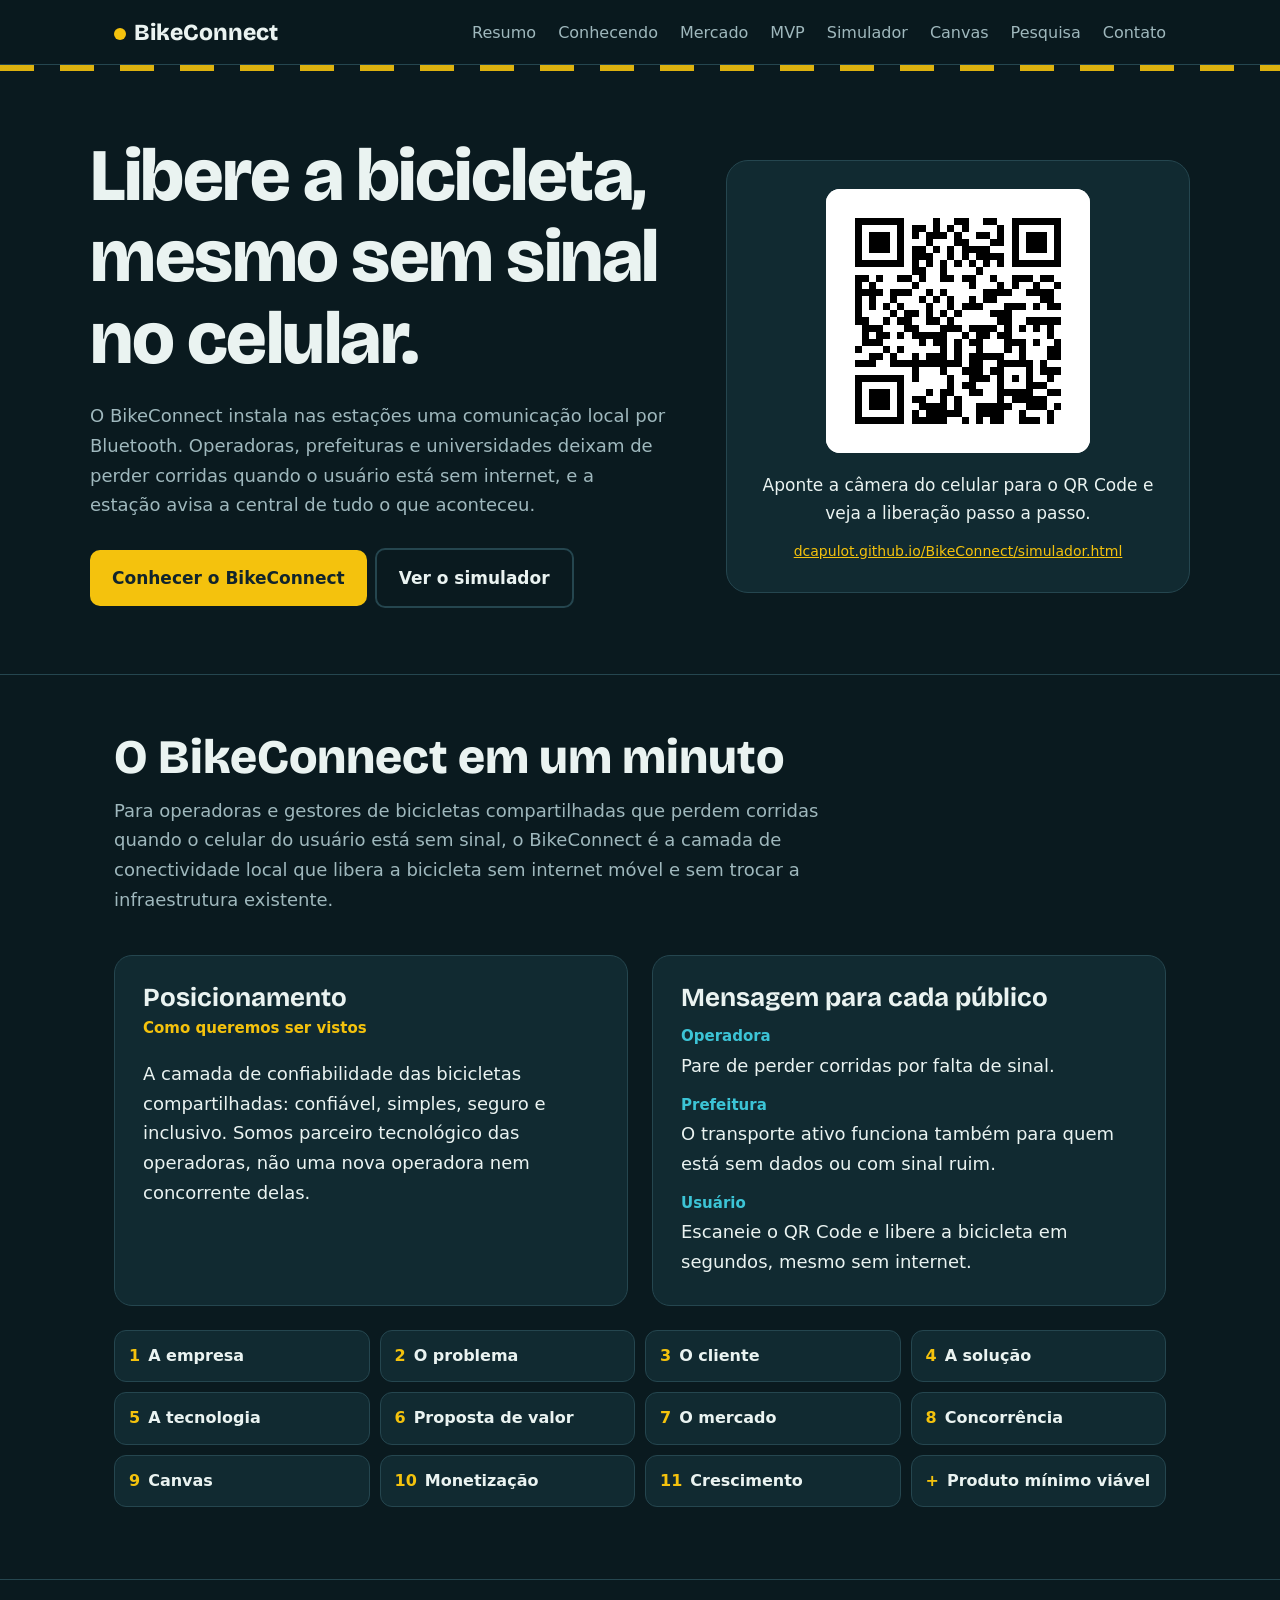
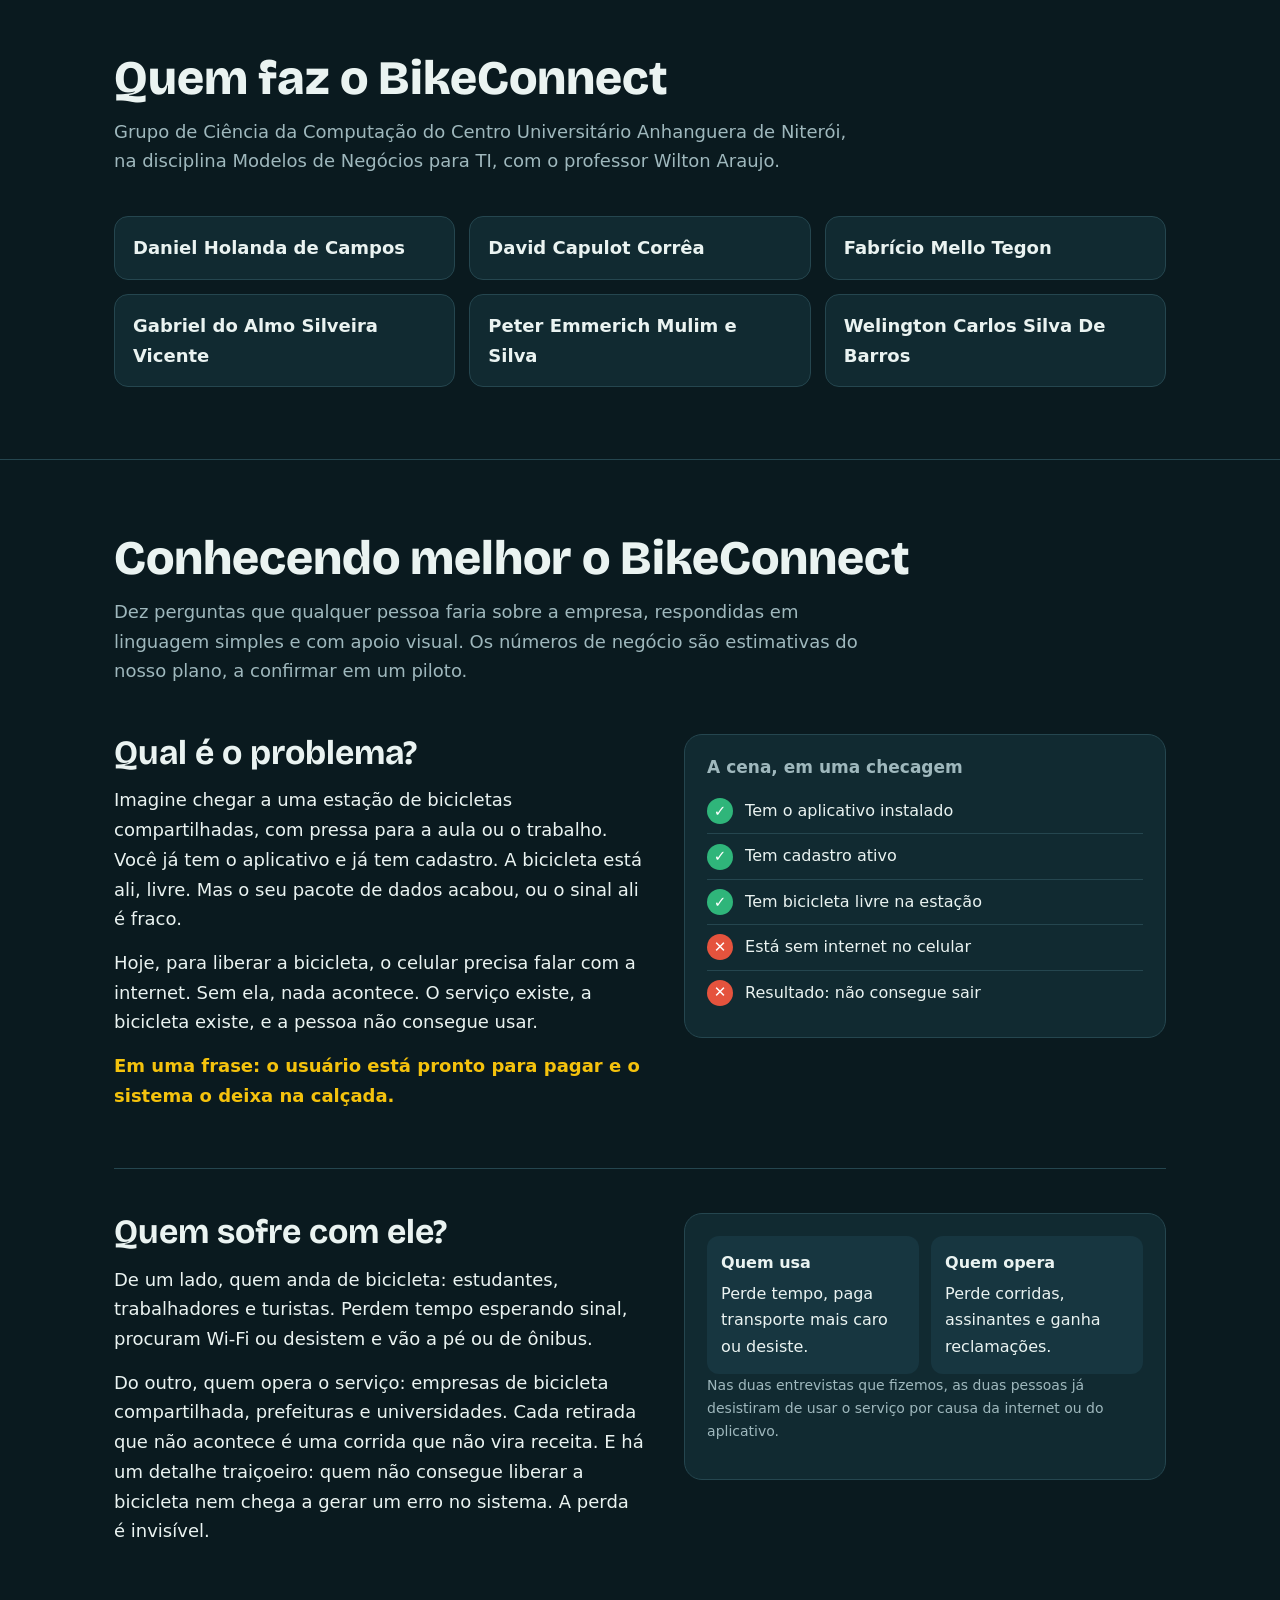
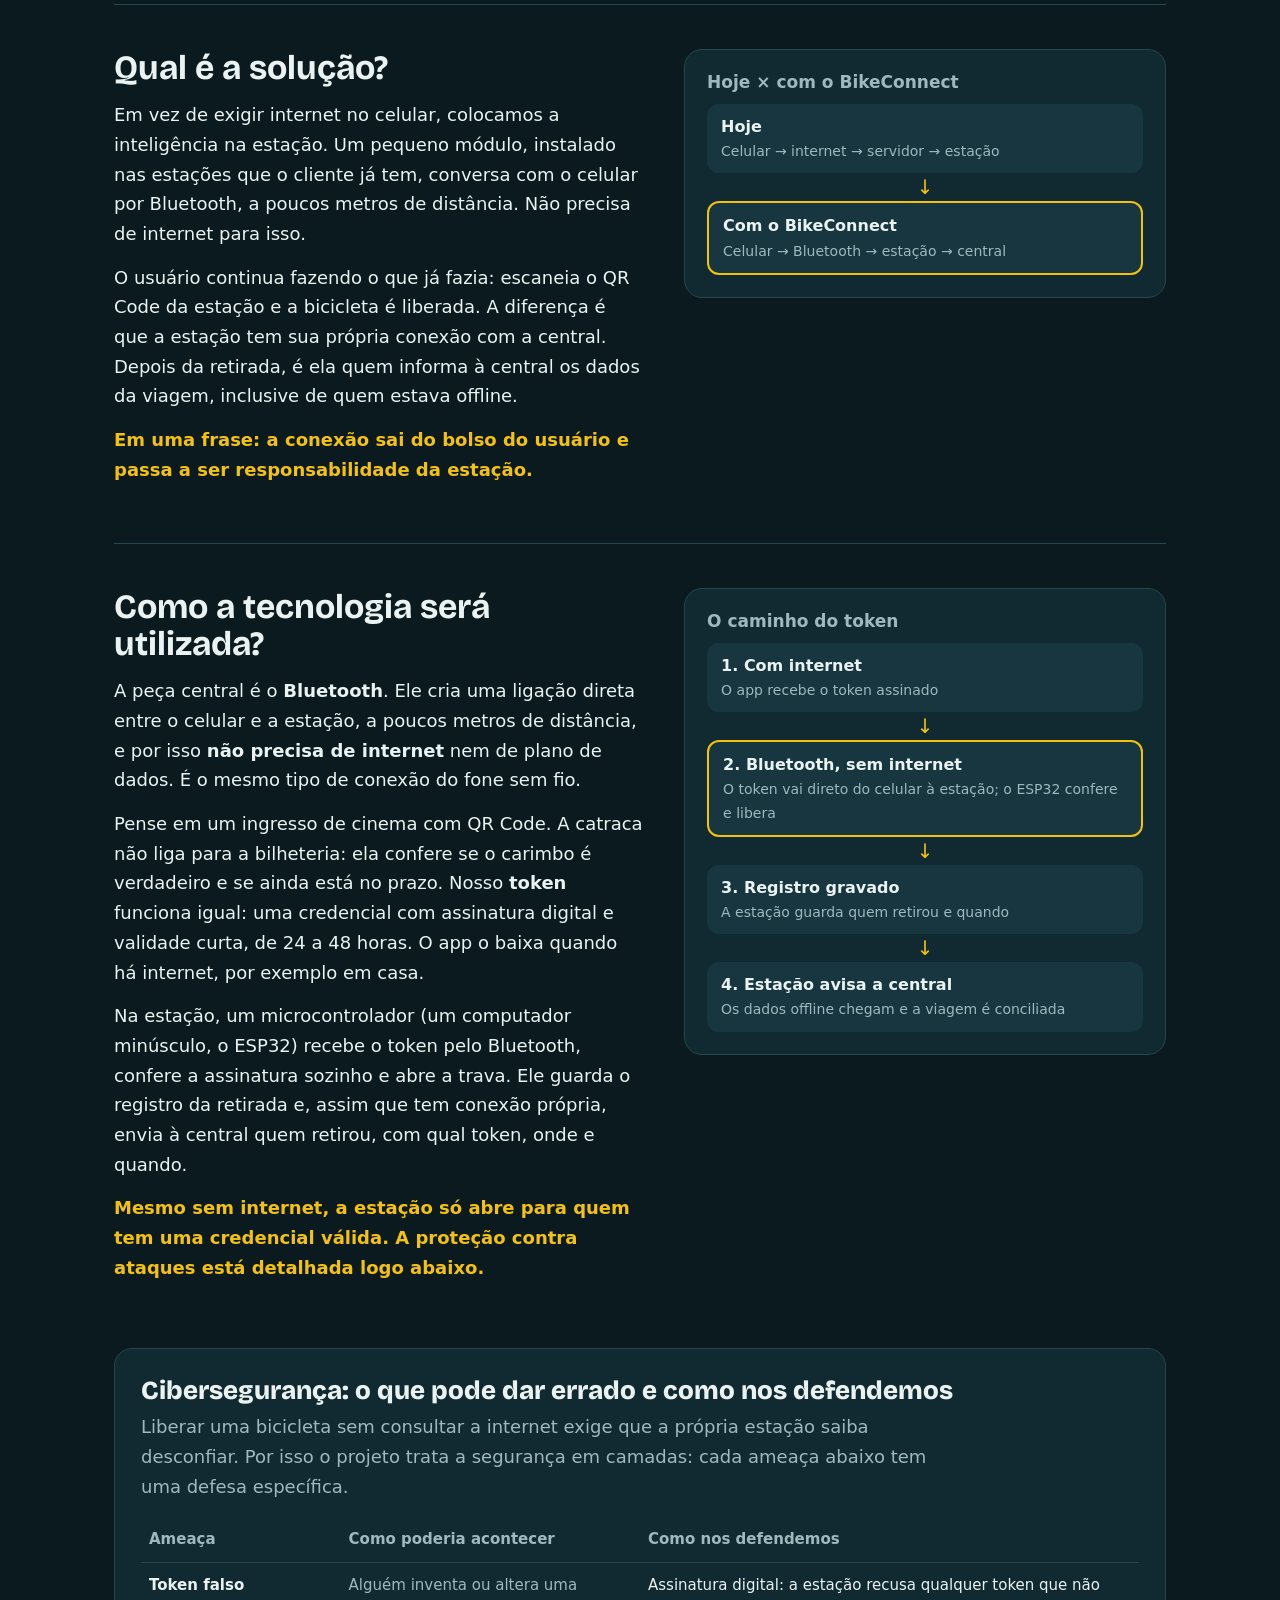
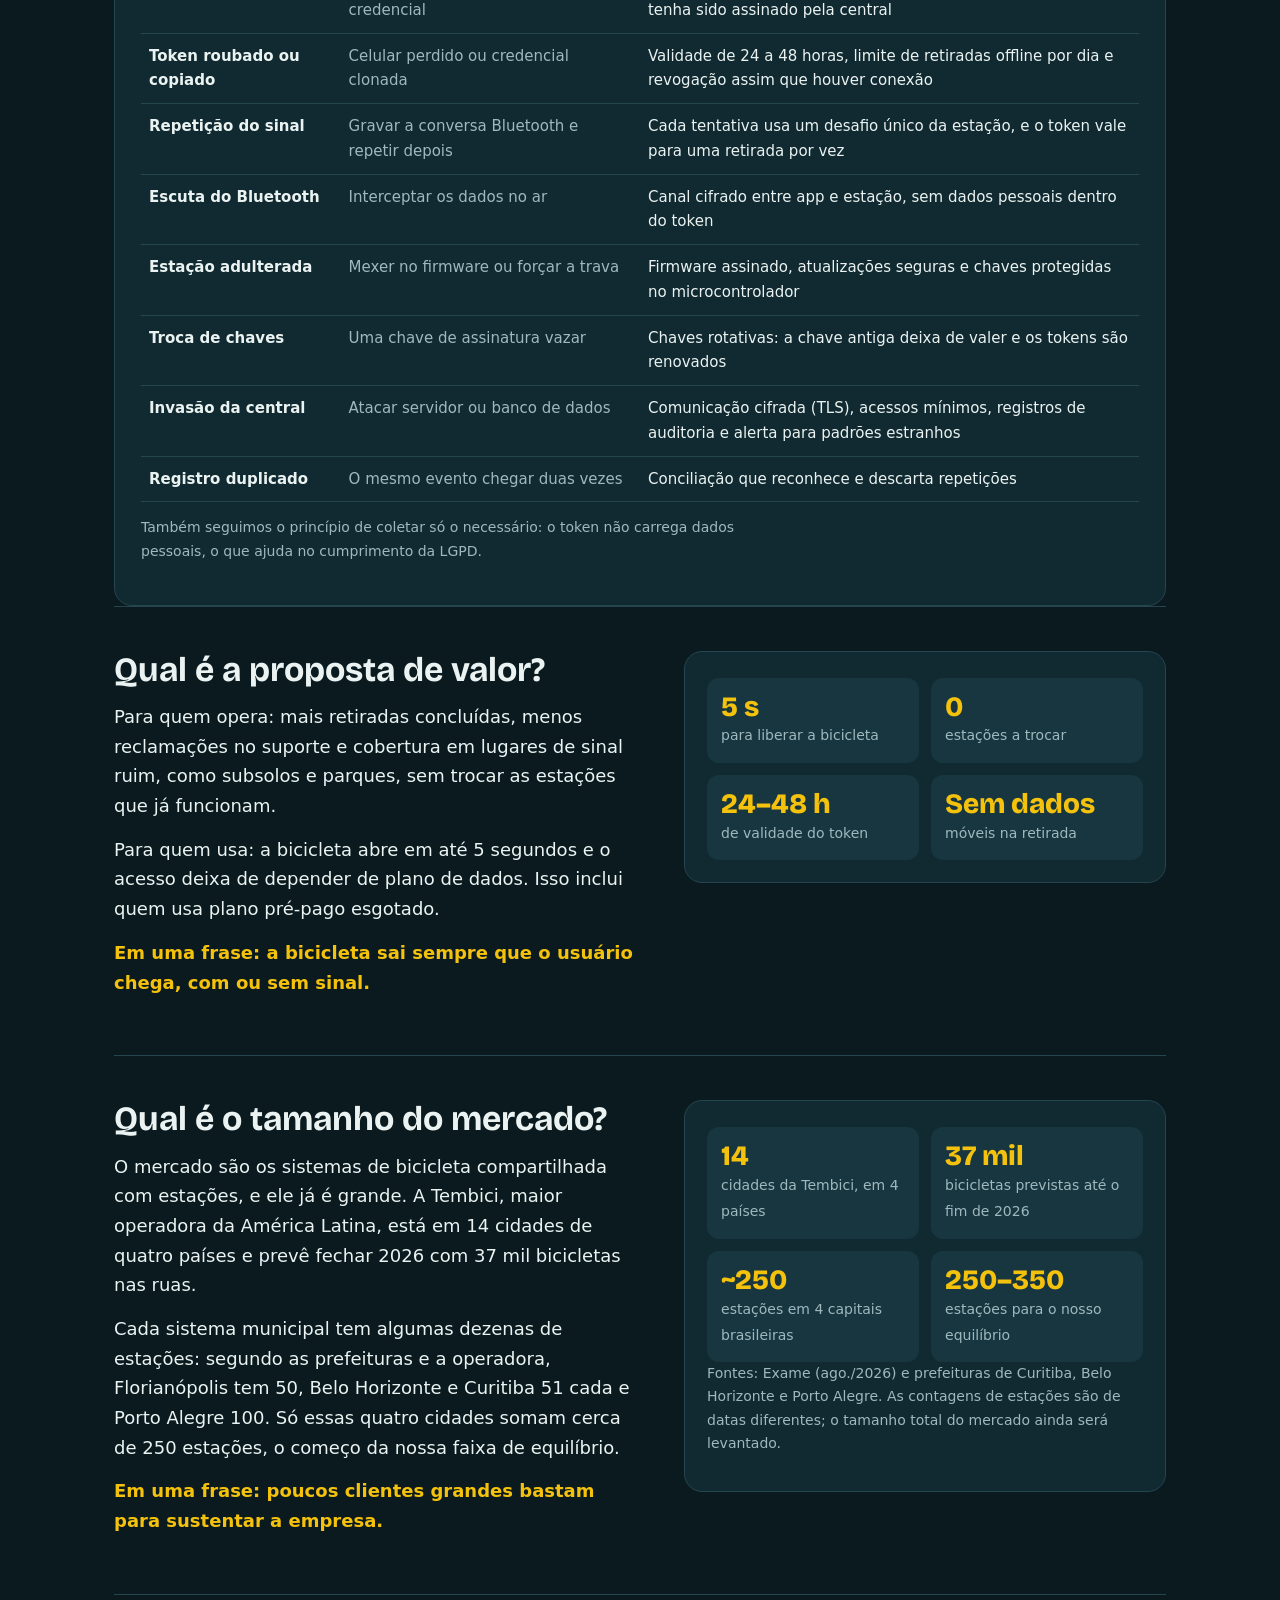
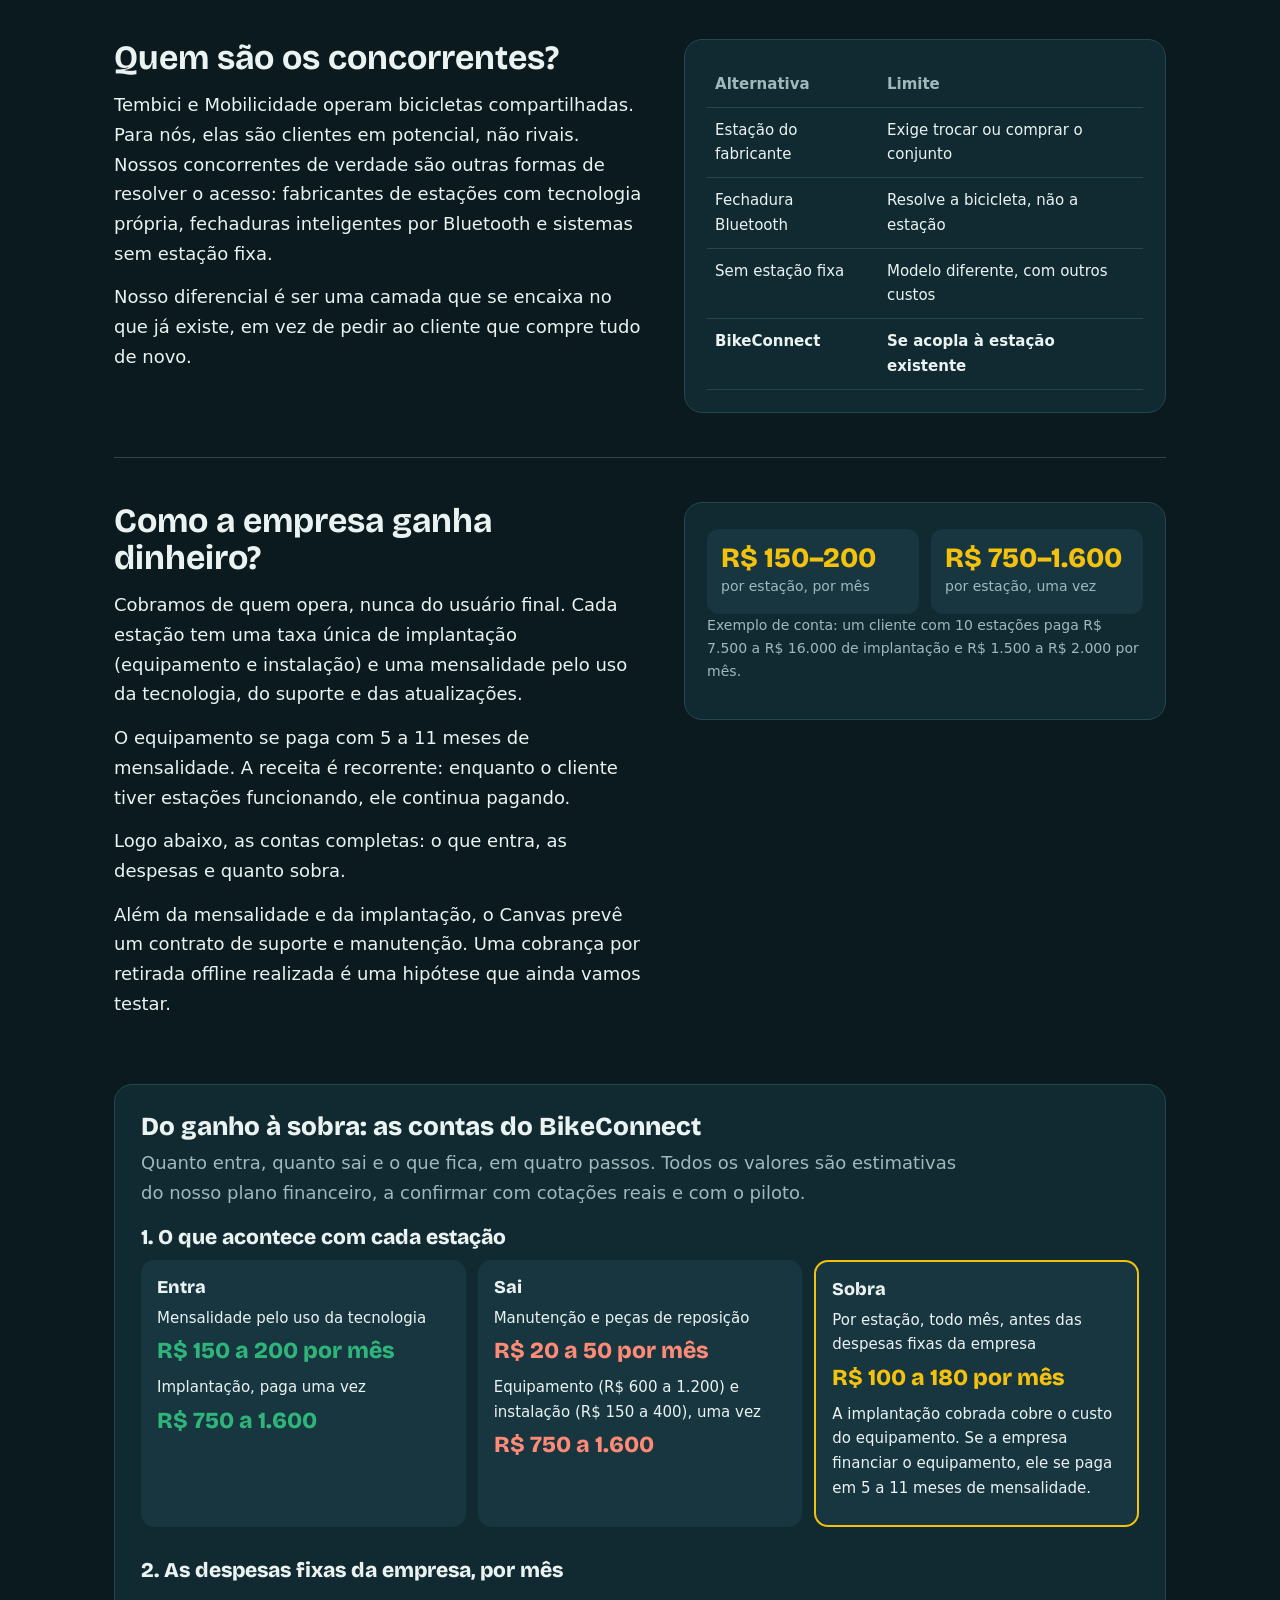
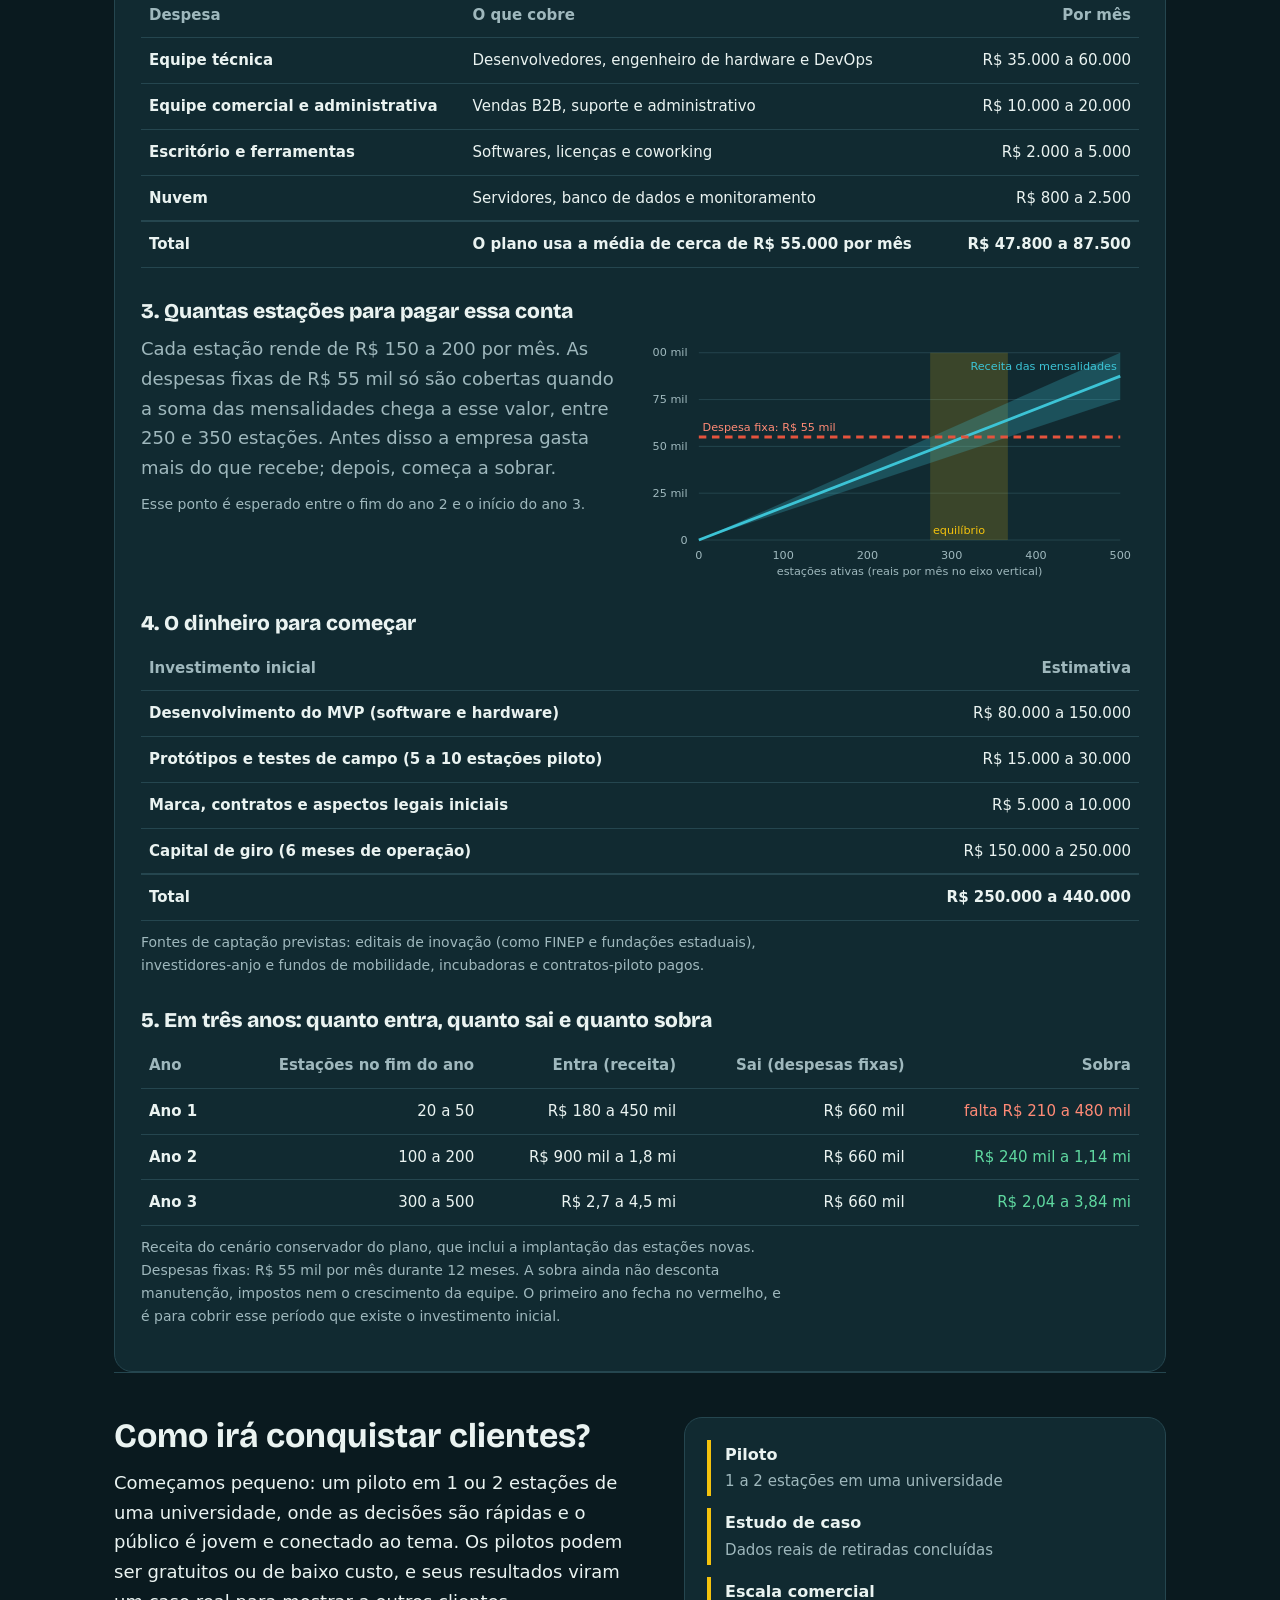
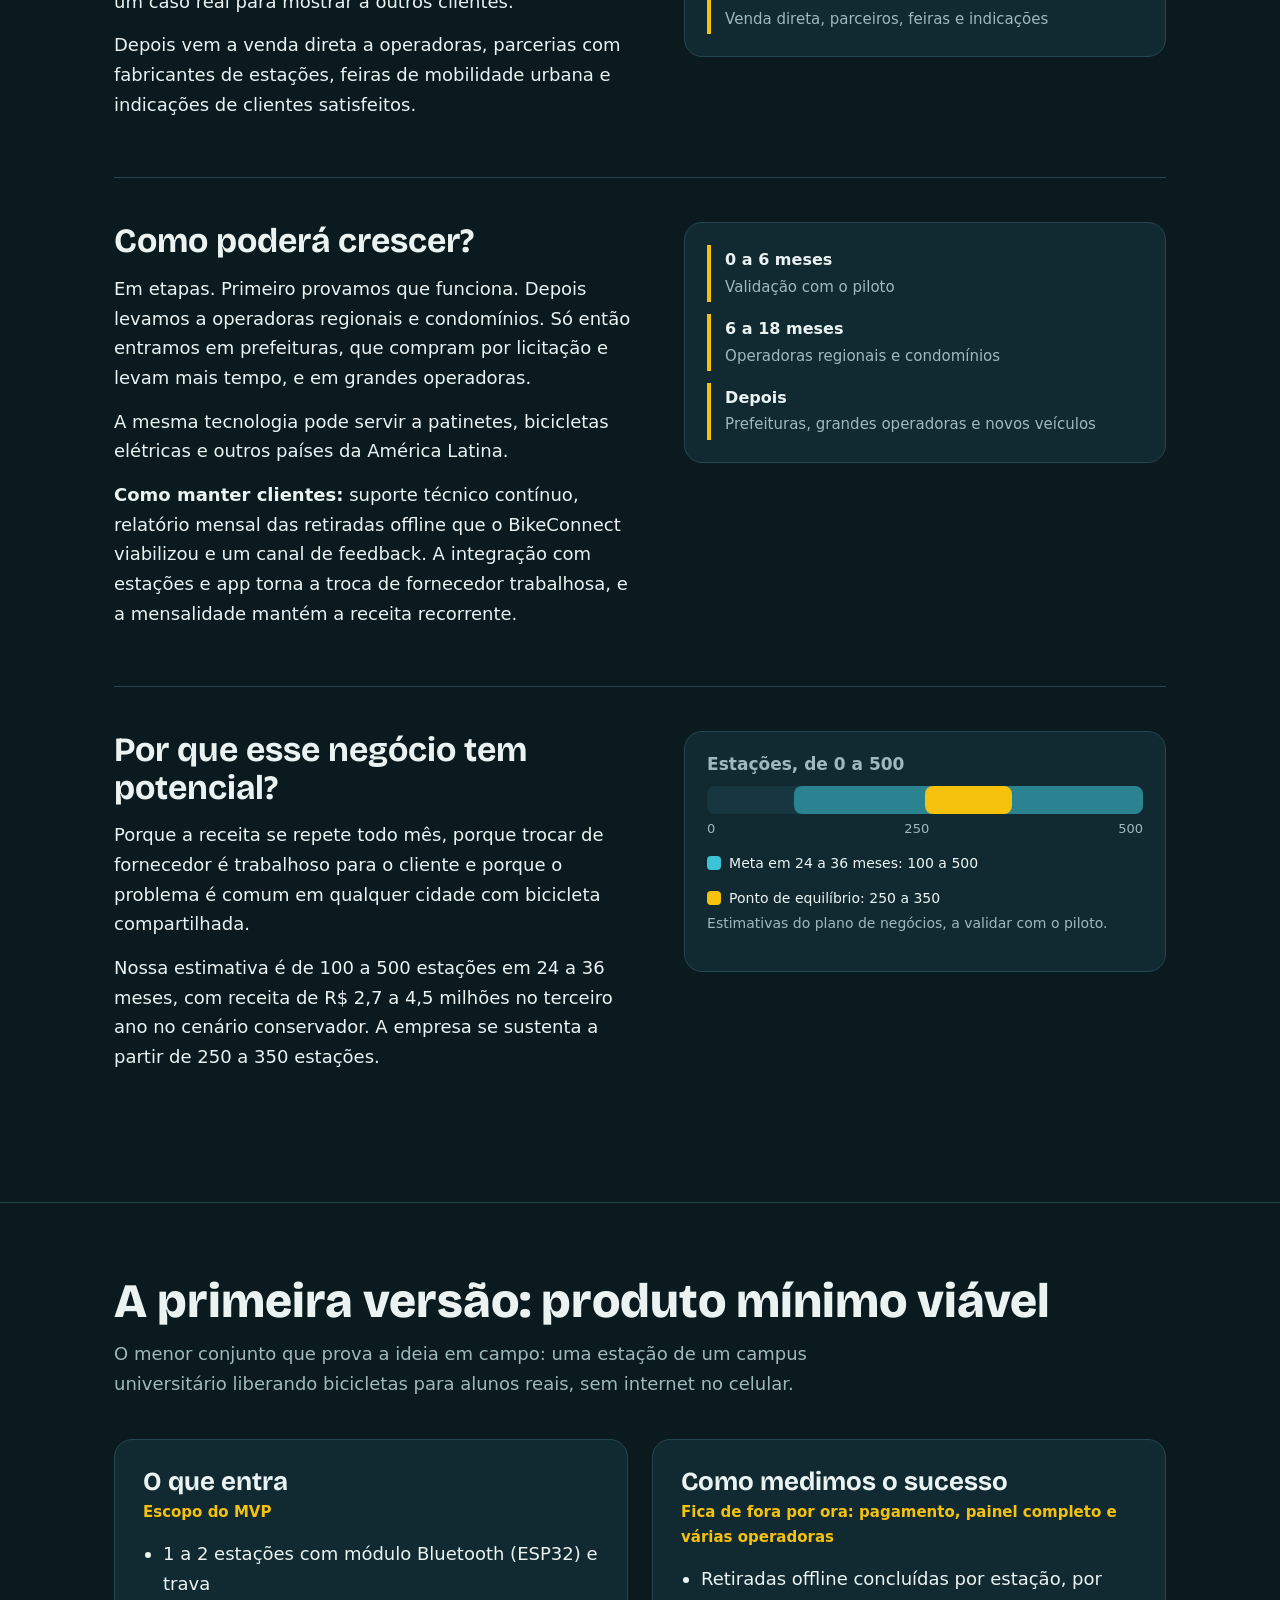
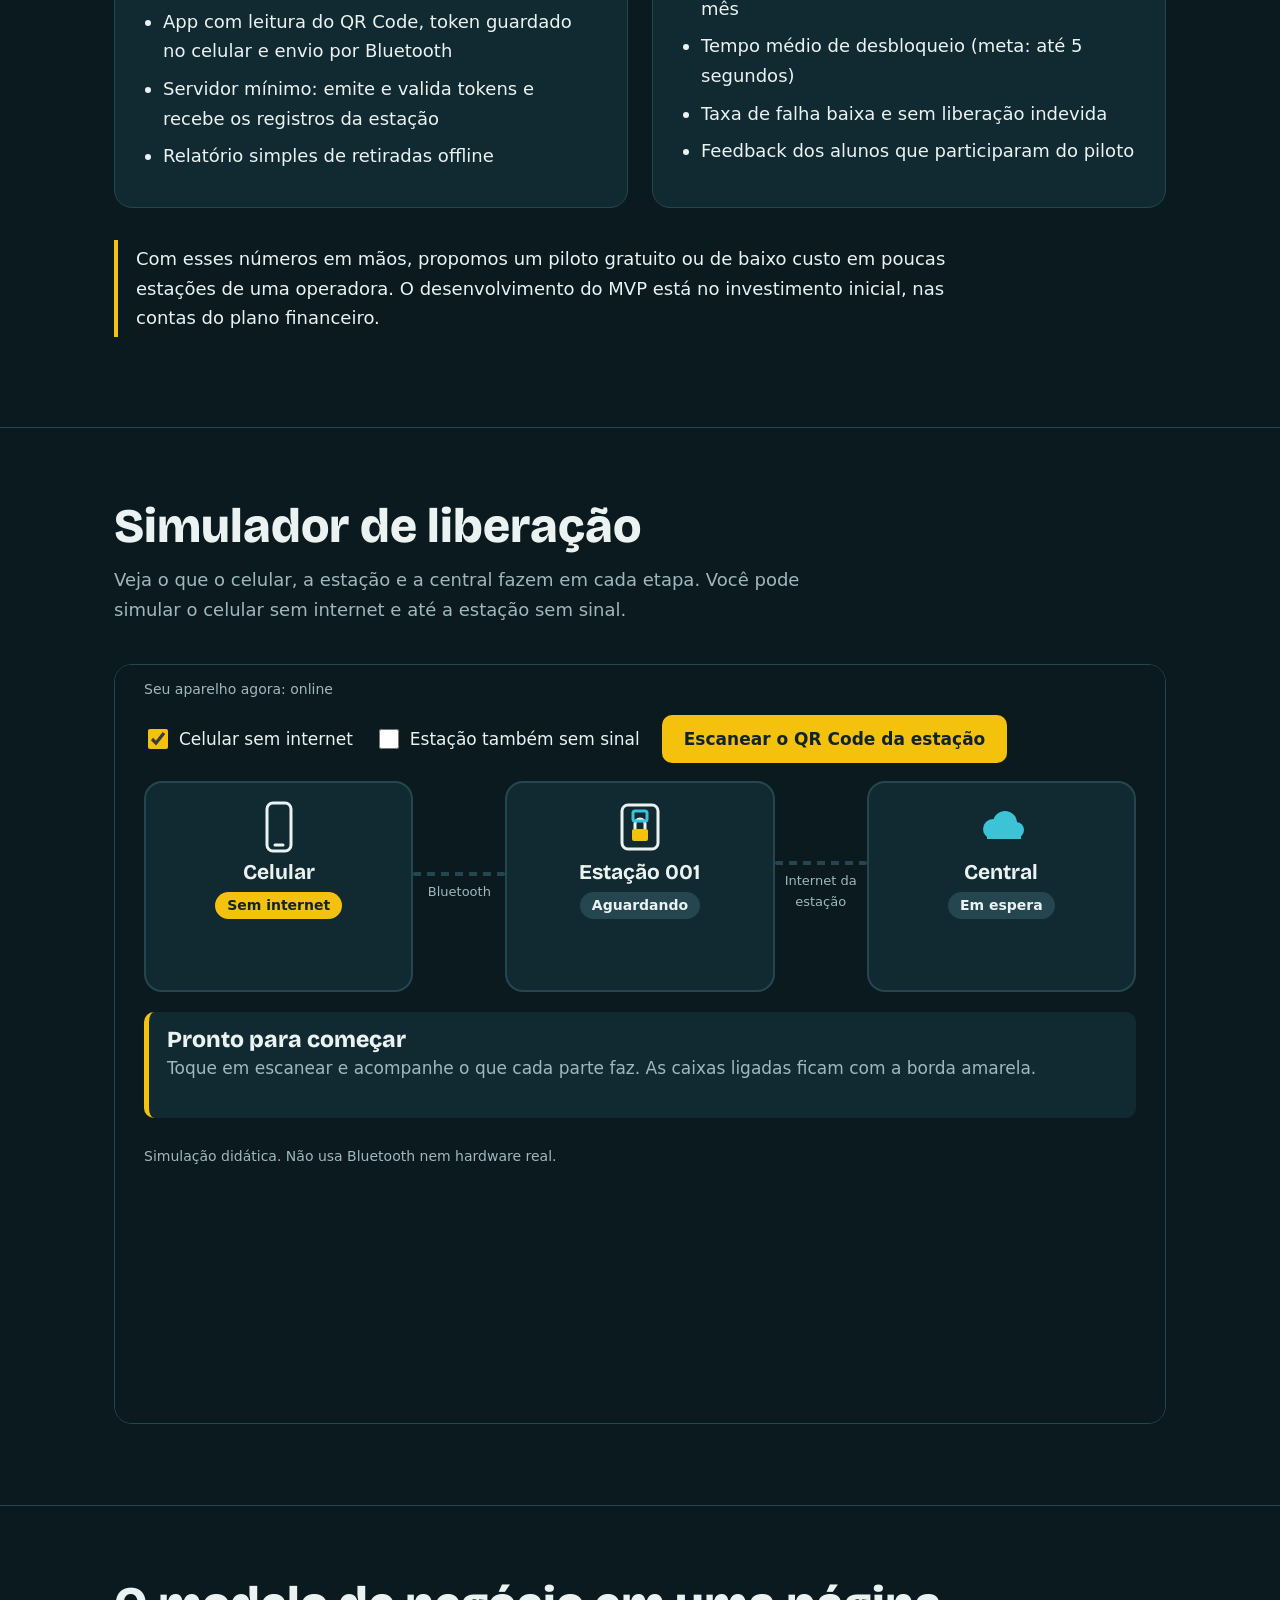
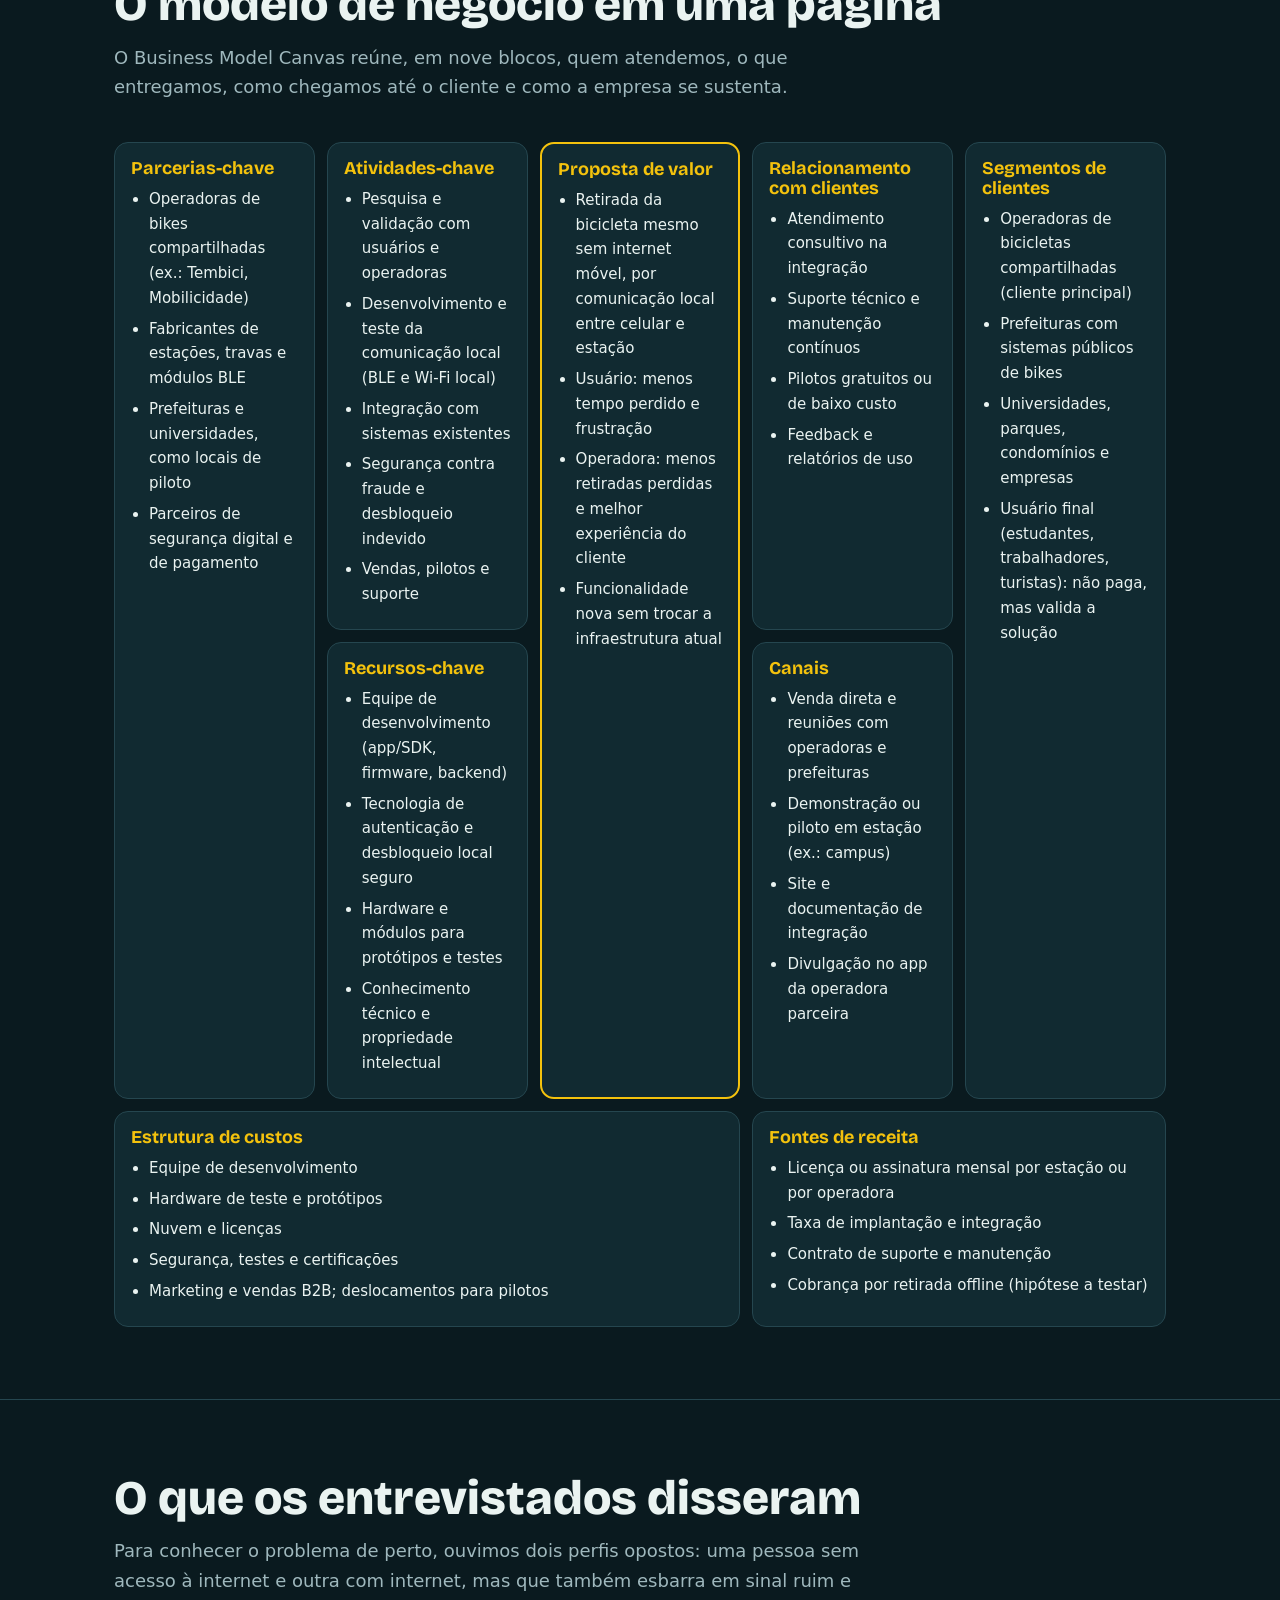
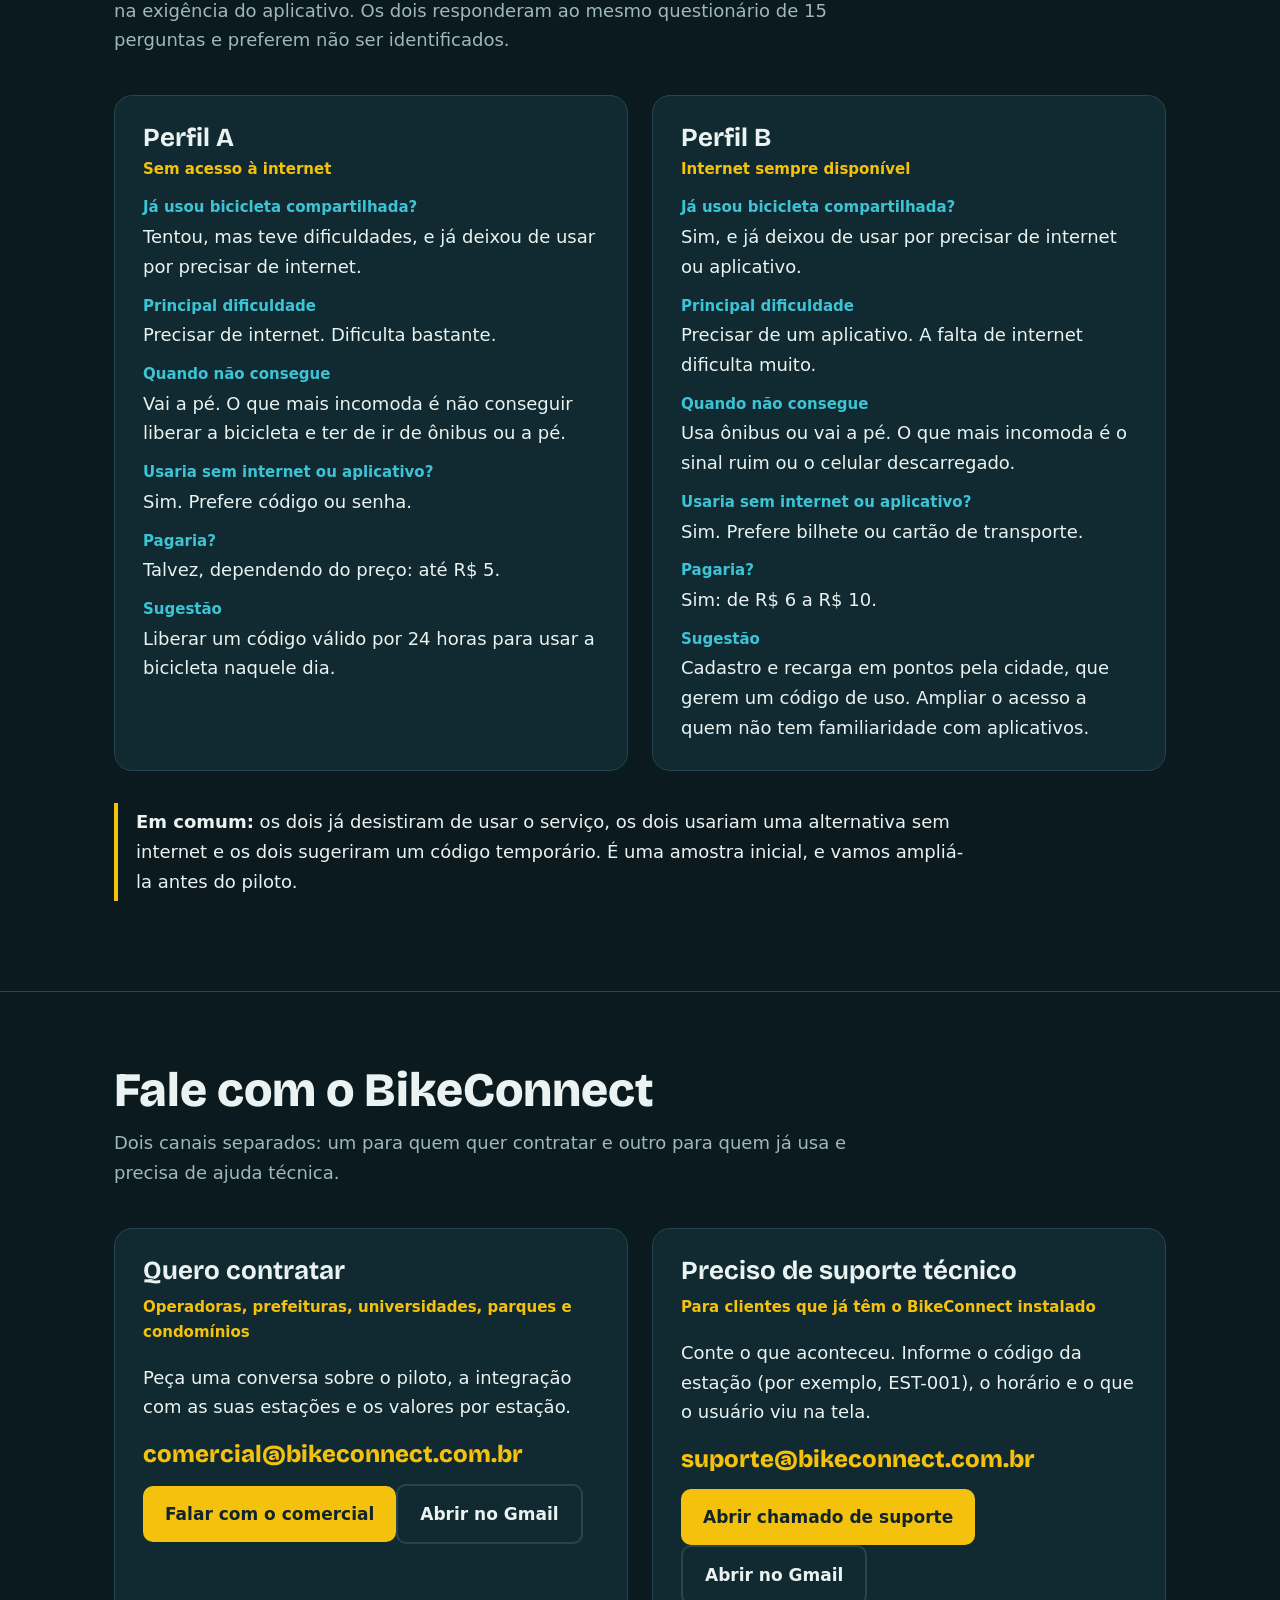
==== index.html @ e8aa371f "Enhance index.html with new content and sections Added new sections and improved content for BikeCon" ====
<!doctype html>
<html lang="pt-BR">
<head>
<meta charset="utf-8">
<meta name="viewport" content="width=device-width, initial-scale=1, viewport-fit=cover">
<title>BikeConnect · Bicicleta compartilhada sem depender de internet</title>
<meta name="description" content="Tecnologia B2B que libera bicicletas compartilhadas por comunicação local, mesmo com o celular sem sinal.">
<link rel="preconnect" href="https://fonts.googleapis.com"><link rel="preconnect" href="https://fonts.gstatic.com" crossorigin>
<link href="https://fonts.googleapis.com/css2?family=Bricolage+Grotesque:wght@600;800&display=swap" rel="stylesheet">
<style>
:root{--bg:#0a1a1f;--sf:#112a31;--sf2:#173640;--ink:#eaf3f1;--mute:#9fb8bd;--sig:#f4c20d;--teal:#3cc4d6;--line:#25464f;--red:#e5533d;--ok:#2fb57a}
*{box-sizing:border-box}html{scroll-behavior:smooth;scroll-padding-top:76px}
body{margin:0;background:var(--bg);color:var(--ink);font:18px/1.65 system-ui,-apple-system,"Segoe UI",Roboto,sans-serif;padding-bottom:env(safe-area-inset-bottom)}
h1,h2,h3{font-family:"Bricolage Grotesque",system-ui,sans-serif;line-height:1.1;margin:0}
a{color:var(--sig)}:focus-visible{outline:3px solid var(--teal);outline-offset:3px}
.wrap{max-width:1100px;margin:0 auto;padding:0 24px}
header{position:sticky;top:0;z-index:5;background:rgba(10,26,31,.94);backdrop-filter:blur(8px);padding-top:env(safe-area-inset-top);border-bottom:1px solid var(--line)}
header .wrap{display:flex;justify-content:space-between;align-items:center;height:64px}
.logo{font:800 23px "Bricolage Grotesque",sans-serif;text-decoration:none;color:var(--ink)}.logo i{display:inline-block;width:12px;height:12px;border-radius:50%;background:var(--sig);margin-right:8px}
nav a{margin-left:22px;text-decoration:none;color:var(--mute);font-size:16px}nav a:hover{color:var(--ink)}
.hero{padding:64px 0 56px;display:grid;grid-template-columns:1.25fr 1fr;gap:56px;align-items:center;background:linear-gradient(var(--bg),var(--bg)) padding-box}
.hero h1{font-size:clamp(40px,6.2vw,74px);font-weight:800;letter-spacing:-.02em}
.hero p{color:var(--mute);max-width:33em;margin:22px 0 28px}
.road{height:6px;margin:0;background:repeating-linear-gradient(90deg,var(--sig) 0 34px,transparent 34px 60px);opacity:.9}
.btn{display:inline-block;padding:14px 22px;border-radius:10px;font-weight:700;text-decoration:none;font-size:17px;background:var(--sig);color:#11242c;margin:0 8px 10px 0}
.btn.ghost{background:transparent;color:var(--ink);border:2px solid var(--line)}
.qr{background:var(--sf);border:1px solid var(--line);border-radius:22px;padding:28px;text-align:center}
#qr{background:#fff;border-radius:14px;overflow:hidden;width:min(100%,264px);margin:0 auto;line-height:0}
#qr svg{display:block;width:100%;height:auto}
.qr p{margin:18px 0 8px;color:var(--ink);font-size:17px}.qr a{word-break:break-all;font-size:14px}
section{padding:72px 0;border-top:1px solid var(--line)}
h2{font-size:clamp(30px,4.4vw,48px);font-weight:800;margin-bottom:12px}
.lead{color:var(--mute);max-width:42em;margin:0 0 40px}
.q{display:grid;grid-template-columns:1.1fr 1fr;gap:40px;padding:44px 0;border-top:1px solid var(--line);align-items:start}
.q:first-of-type{border-top:0;padding-top:8px}
.q h3{font-size:clamp(25px,3.2vw,34px);margin-bottom:14px}
.q p{margin:0 0 14px;max-width:34em}.q p.k{color:var(--sig);font-weight:600}
.vis{background:var(--sf);border:1px solid var(--line);border-radius:18px;padding:22px;font-size:16px}
.vis h4{margin:0 0 12px;font:700 17px system-ui;color:var(--mute)}
.chk{list-style:none;margin:0;padding:0}.chk li{display:flex;gap:12px;align-items:center;padding:9px 0;border-bottom:1px solid var(--line)}.chk li:last-child{border:0}
.dot{flex:0 0 26px;height:26px;border-radius:50%;display:grid;place-items:center;font-weight:800;font-size:15px;background:var(--ok);color:#fff}.dot.x{background:var(--red)}
.flow{display:flex;flex-direction:column;gap:0}
.nd{background:var(--sf2);border-radius:12px;padding:10px 14px;display:flex;flex-direction:column}.nd b{font-size:16px}.nd span{color:var(--mute);font-size:14px}
.ar{align-self:center;color:var(--sig);font-size:20px;line-height:1.2;padding:2px 0}
.cmp{display:grid;grid-template-columns:1fr 1fr;gap:12px}.cmp>div{background:var(--sf2);border-radius:12px;padding:14px}.cmp b{display:block;margin-bottom:4px}
table{width:100%;border-collapse:collapse;font-size:15px}th,td{text-align:left;padding:10px 8px;border-bottom:1px solid var(--line);vertical-align:top}th{color:var(--mute);font-weight:600}
.big{display:grid;grid-template-columns:1fr 1fr;gap:12px;margin-top:4px}.big div{background:var(--sf2);border-radius:12px;padding:14px}.big b{display:block;font:800 28px "Bricolage Grotesque";color:var(--sig);line-height:1.1}.big span{font-size:14px;color:var(--mute)}
.tl{display:grid;gap:12px}.tl div{border-left:4px solid var(--sig);padding:2px 0 2px 14px}.tl b{display:block}.tl span{color:var(--mute);font-size:15px}
.rng{position:relative;height:28px;background:var(--sf2);border-radius:8px;margin:6px 0 4px}.rng i{position:absolute;top:0;bottom:0;border-radius:8px}
.ax{display:flex;justify-content:space-between;color:var(--mute);font-size:13px}.leg{font-size:14px;margin:12px 0 2px;display:flex;align-items:center;gap:8px}.leg u{width:14px;height:14px;border-radius:4px;display:inline-block}
.bmc{display:grid;gap:12px;grid-template-columns:repeat(5,1fr);grid-template-areas:"pa at pv rc sg" "pa rr pv ca sg" "cu cu cu rv rv"}
.bmc>div{background:var(--sf);border:1px solid var(--line);border-radius:14px;padding:16px;font-size:15px}
.bmc h3{font-size:18px;margin-bottom:8px;color:var(--sig)}.bmc ul{margin:0;padding-left:18px}.bmc li{margin:0 0 6px}
.bmc .pv{border:2px solid var(--sig)}
.sec{margin:8px 0 0;background:var(--sf);border:1px solid var(--line);border-radius:18px;padding:26px}
.sec h4{font:800 26px "Bricolage Grotesque";margin:0 0 6px}.sec>p{color:var(--mute);margin:0 0 16px;max-width:46em}
.sec .tw{overflow-x:auto}.sec table{min-width:640px}.sec td:first-child{font-weight:700;width:20%}.sec td:nth-child(2){color:var(--mute);width:30%}
button.btn{font-family:inherit;cursor:pointer}.addr{display:block;font:800 clamp(19px,3.4vw,24px) "Bricolage Grotesque",sans-serif;color:var(--sig);margin:0 0 16px;word-break:break-all}.ok-msg{display:block;min-height:1.5em;margin-top:8px;color:var(--ok);font-size:15px}
.ct{display:grid;grid-template-columns:1fr 1fr;gap:24px}.ct .card p{margin:10px 0 18px}.ct .card .btn{margin:0}
#intro{position:fixed;inset:0;z-index:50;background:var(--bg);display:grid;place-content:center;justify-items:center;gap:20px;text-align:center;padding:24px;animation:iout .7s ease 3.6s forwards}
#intro.off{display:none}
#intro .il{font:800 clamp(38px,9vw,72px) "Bricolage Grotesque",sans-serif;letter-spacing:-.02em;animation:iin .8s ease both}
#intro .il i{display:inline-block;width:.28em;height:.28em;border-radius:50%;background:var(--sig);margin-right:.2em}
#intro .it{color:var(--mute);max-width:26em;margin:0;animation:iin .8s ease .5s both}
.ir{position:relative;width:min(560px,86vw);height:78px;overflow:hidden;margin:6px 0}
.ir::after{content:"";position:absolute;left:0;right:0;bottom:6px;height:5px;background:repeating-linear-gradient(90deg,var(--sig) 0 30px,transparent 30px 52px)}
.ir svg{position:absolute;bottom:12px;left:0;width:92px;height:62px;animation:ride 3.2s cubic-bezier(.4,.1,.5,1) .2s both}
#intro button{margin-top:8px;background:transparent;border:2px solid var(--line);color:var(--ink);padding:10px 20px;border-radius:10px;font:600 16px system-ui;cursor:pointer;animation:iin .6s ease 1s both}
@keyframes ride{from{transform:translateX(-110px)}to{transform:translateX(min(560px,86vw))}}
@keyframes iin{from{opacity:0;transform:translateY(10px)}to{opacity:1;transform:none}}
@keyframes iout{to{opacity:0;visibility:hidden}}
.fin h5{font:800 21px "Bricolage Grotesque",sans-serif;margin:30px 0 10px}.fin h5:first-of-type{margin-top:8px}
.fin table{min-width:0}.fin td:first-child{width:auto;font-weight:600}.fin td:nth-child(2){color:var(--ink);width:auto}.fin td.n,.fin th.n{text-align:right;white-space:nowrap}
.fin tr.tot td{font-weight:800;border-top:2px solid var(--line)}.fin .neg{color:#ff8a76}.fin .pos{color:#5fd8a0}
.eso{display:grid;grid-template-columns:repeat(3,1fr);gap:12px}.eso>div{border-radius:14px;padding:16px;background:var(--sf2)}
.eso h6{margin:0 0 8px;font:800 18px "Bricolage Grotesque",sans-serif}.eso p{margin:0 0 8px;font-size:15px}.eso b{display:block;font:800 23px "Bricolage Grotesque",sans-serif;line-height:1.15}
.eso .in b{color:var(--ok)}.eso .out b{color:#ff8a76}.eso .left{border:2px solid var(--sig)}.eso .left b{color:var(--sig)}
.ch{width:100%;height:auto;display:block}.ch text{fill:var(--mute);font-size:12px;font-family:system-ui}.ch .ln{stroke:var(--line)}
.fin .two2{display:grid;grid-template-columns:1fr 1fr;gap:24px}
.src{font-size:14px;color:var(--mute);margin-top:6px}
.sim{width:100%;height:760px;border:1px solid var(--line);border-radius:18px;background:var(--bg)}
.two{display:grid;grid-template-columns:1fr 1fr;gap:24px}
.card{background:var(--sf);border:1px solid var(--line);border-radius:18px;padding:28px}.card h3{font-size:26px}.tag{color:var(--sig);font-size:15px;margin:4px 0 14px;font-weight:600}
dt{font-weight:700;font-size:15px;margin-top:12px;color:var(--teal)}dd{margin:2px 0 0}dl{margin:0}
.note{border-left:4px solid var(--sig);padding:4px 0 4px 18px;margin-top:32px;max-width:48em}
.team{list-style:none;margin:0;padding:0;display:grid;grid-template-columns:repeat(3,1fr);gap:14px}.team li{background:var(--sf);border:1px solid var(--line);border-radius:14px;padding:16px 18px;font-weight:600}
footer{border-top:1px solid var(--line);padding:32px 0 40px;color:var(--mute);font-size:15px}
@media(max-width:1000px){.bmc{grid-template-columns:1fr 1fr;grid-template-areas:"sg sg" "pv pv" "pa at" "rr ca" "rc rc" "cu rv"}}
@media(max-width:820px){.eso,.fin .two2{grid-template-columns:1fr}.ct{grid-template-columns:1fr}.hero,.q,.two{grid-template-columns:1fr}.hero{padding-top:40px;gap:36px}.q{gap:22px}nav a:not(:last-child){display:none}.team{grid-template-columns:1fr 1fr}.sim{height:880px}}
@media(max-width:620px){.bmc{grid-template-columns:1fr;grid-template-areas:"sg" "pv" "pa" "at" "rr" "rc" "ca" "cu" "rv"}}
@media(max-width:480px){body{font-size:17px}.wrap{padding:0 18px}.team,.cmp,.big{grid-template-columns:1fr}.sim{height:940px}}
@media(prefers-reduced-motion:reduce){html{scroll-behavior:auto}}
.idx{display:grid;grid-template-columns:repeat(4,1fr);gap:10px;margin-top:24px}.idx a{background:var(--sf);border:1px solid var(--line);border-radius:12px;padding:12px 14px;text-decoration:none;color:var(--ink);font-weight:600;font-size:16px}.idx a:hover{border-color:var(--sig)}.idx span{color:var(--sig);margin-right:8px;font-weight:800}.card ul{margin:12px 0 0;padding-left:20px}.card li{margin:0 0 8px}#resumo{padding-top:56px}@media(max-width:820px){.idx{grid-template-columns:1fr 1fr}}@media(max-width:480px){.idx{grid-template-columns:1fr}}
</style>
</head>
<body>
<div id="intro" role="dialog" aria-label="Apresentação do BikeConnect"><div class="il"><i></i>BikeConnect</div>
 <div class="ir" aria-hidden="true"><svg viewBox="0 0 92 62" fill="none" stroke="#f4c20d" stroke-width="4" stroke-linecap="round" stroke-linejoin="round"><circle cx="16" cy="44" r="14"/><circle cx="76" cy="44" r="14"/><path d="M16 44L34 18h26l16 26M34 18l14 26H16M60 18l-4-10h12M30 12h14"/></svg></div>
 <p class="it">Libere a bicicleta, mesmo sem sinal no celular.</p><button type="button" id="skip">Entrar no site</button></div>
<header><div class="wrap"><a class="logo" href="#"><i></i>BikeConnect</a>
<nav><a href="#resumo">Resumo</a><a href="#conhecendo">Conhecendo</a><a href="#mercado">Mercado</a><a href="#mvp">MVP</a><a href="#simulador">Simulador</a><a href="#canvas">Canvas</a><a href="#pesquisa">Pesquisa</a><a href="#contato">Contato</a></nav></div></header>
<main>
<div class="road" aria-hidden="true"></div>
<div class="wrap hero">
 <div>
  <h1>Libere a bicicleta, mesmo sem sinal no celular.</h1>
  <p>O BikeConnect instala nas estações uma comunicação local por Bluetooth. Operadoras, prefeituras e universidades deixam de perder corridas quando o usuário está sem internet, e a estação avisa a central de tudo o que aconteceu.</p>
  <a class="btn" href="#conhecendo">Conhecer o BikeConnect</a><a class="btn ghost" href="#simulador">Ver o simulador</a>
 </div>
 <div class="qr">
  <div id="qr"><svg viewBox="-4 -4 37 37" xmlns="http://www.w3.org/2000/svg" shape-rendering="crispEdges" role="img" aria-label="QR Code que abre o simulador no celular"><rect x="-4" y="-4" width="37" height="37" fill="#fff"/><path d="M0 0h1v1h-1zM1 0h1v1h-1zM2 0h1v1h-1zM3 0h1v1h-1zM4 0h1v1h-1zM5 0h1v1h-1zM6 0h1v1h-1zM11 0h1v1h-1zM14 0h1v1h-1zM15 0h1v1h-1zM18 0h1v1h-1zM19 0h1v1h-1zM22 0h1v1h-1zM23 0h1v1h-1zM24 0h1v1h-1zM25 0h1v1h-1zM26 0h1v1h-1zM27 0h1v1h-1zM28 0h1v1h-1zM0 1h1v1h-1zM6 1h1v1h-1zM8 1h1v1h-1zM9 1h1v1h-1zM11 1h1v1h-1zM13 1h1v1h-1zM15 1h1v1h-1zM20 1h1v1h-1zM22 1h1v1h-1zM28 1h1v1h-1zM0 2h1v1h-1zM2 2h1v1h-1zM3 2h1v1h-1zM4 2h1v1h-1zM6 2h1v1h-1zM8 2h1v1h-1zM10 2h1v1h-1zM11 2h1v1h-1zM12 2h1v1h-1zM14 2h1v1h-1zM17 2h1v1h-1zM18 2h1v1h-1zM20 2h1v1h-1zM22 2h1v1h-1zM24 2h1v1h-1zM25 2h1v1h-1zM26 2h1v1h-1zM28 2h1v1h-1zM0 3h1v1h-1zM2 3h1v1h-1zM3 3h1v1h-1zM4 3h1v1h-1zM6 3h1v1h-1zM10 3h1v1h-1zM14 3h1v1h-1zM15 3h1v1h-1zM19 3h1v1h-1zM20 3h1v1h-1zM22 3h1v1h-1zM24 3h1v1h-1zM25 3h1v1h-1zM26 3h1v1h-1zM28 3h1v1h-1zM0 4h1v1h-1zM2 4h1v1h-1zM3 4h1v1h-1zM4 4h1v1h-1zM6 4h1v1h-1zM8 4h1v1h-1zM9 4h1v1h-1zM11 4h1v1h-1zM13 4h1v1h-1zM15 4h1v1h-1zM16 4h1v1h-1zM17 4h1v1h-1zM18 4h1v1h-1zM22 4h1v1h-1zM24 4h1v1h-1zM25 4h1v1h-1zM26 4h1v1h-1zM28 4h1v1h-1zM0 5h1v1h-1zM6 5h1v1h-1zM8 5h1v1h-1zM9 5h1v1h-1zM10 5h1v1h-1zM13 5h1v1h-1zM15 5h1v1h-1zM17 5h1v1h-1zM18 5h1v1h-1zM19 5h1v1h-1zM20 5h1v1h-1zM22 5h1v1h-1zM28 5h1v1h-1zM0 6h1v1h-1zM1 6h1v1h-1zM2 6h1v1h-1zM3 6h1v1h-1zM4 6h1v1h-1zM5 6h1v1h-1zM6 6h1v1h-1zM8 6h1v1h-1zM10 6h1v1h-1zM12 6h1v1h-1zM14 6h1v1h-1zM16 6h1v1h-1zM18 6h1v1h-1zM20 6h1v1h-1zM22 6h1v1h-1zM23 6h1v1h-1zM24 6h1v1h-1zM25 6h1v1h-1zM26 6h1v1h-1zM27 6h1v1h-1zM28 6h1v1h-1zM8 7h1v1h-1zM9 7h1v1h-1zM12 7h1v1h-1zM17 7h1v1h-1zM0 8h1v1h-1zM1 8h1v1h-1zM3 8h1v1h-1zM6 8h1v1h-1zM7 8h1v1h-1zM9 8h1v1h-1zM12 8h1v1h-1zM13 8h1v1h-1zM15 8h1v1h-1zM16 8h1v1h-1zM19 8h1v1h-1zM22 8h1v1h-1zM23 8h1v1h-1zM24 8h1v1h-1zM26 8h1v1h-1zM27 8h1v1h-1zM0 9h1v1h-1zM2 9h1v1h-1zM8 9h1v1h-1zM16 9h1v1h-1zM20 9h1v1h-1zM22 9h1v1h-1zM25 9h1v1h-1zM28 9h1v1h-1zM0 10h1v1h-1zM1 10h1v1h-1zM2 10h1v1h-1zM3 10h1v1h-1zM5 10h1v1h-1zM6 10h1v1h-1zM7 10h1v1h-1zM10 10h1v1h-1zM12 10h1v1h-1zM18 10h1v1h-1zM19 10h1v1h-1zM20 10h1v1h-1zM21 10h1v1h-1zM24 10h1v1h-1zM25 10h1v1h-1zM26 10h1v1h-1zM27 10h1v1h-1zM0 11h1v1h-1zM2 11h1v1h-1zM5 11h1v1h-1zM9 11h1v1h-1zM11 11h1v1h-1zM13 11h1v1h-1zM16 11h1v1h-1zM18 11h1v1h-1zM19 11h1v1h-1zM26 11h1v1h-1zM27 11h1v1h-1zM0 12h1v1h-1zM2 12h1v1h-1zM4 12h1v1h-1zM6 12h1v1h-1zM10 12h1v1h-1zM13 12h1v1h-1zM15 12h1v1h-1zM16 12h1v1h-1zM17 12h1v1h-1zM21 12h1v1h-1zM22 12h1v1h-1zM23 12h1v1h-1zM25 12h1v1h-1zM27 12h1v1h-1zM28 12h1v1h-1zM0 13h1v1h-1zM5 13h1v1h-1zM7 13h1v1h-1zM8 13h1v1h-1zM10 13h1v1h-1zM12 13h1v1h-1zM14 13h1v1h-1zM19 13h1v1h-1zM20 13h1v1h-1zM21 13h1v1h-1zM0 14h1v1h-1zM1 14h1v1h-1zM4 14h1v1h-1zM6 14h1v1h-1zM7 14h1v1h-1zM10 14h1v1h-1zM11 14h1v1h-1zM13 14h1v1h-1zM20 14h1v1h-1zM21 14h1v1h-1zM24 14h1v1h-1zM25 14h1v1h-1zM26 14h1v1h-1zM27 14h1v1h-1zM28 14h1v1h-1zM1 15h1v1h-1zM2 15h1v1h-1zM3 15h1v1h-1zM7 15h1v1h-1zM8 15h1v1h-1zM12 15h1v1h-1zM13 15h1v1h-1zM14 15h1v1h-1zM16 15h1v1h-1zM17 15h1v1h-1zM18 15h1v1h-1zM19 15h1v1h-1zM21 15h1v1h-1zM23 15h1v1h-1zM25 15h1v1h-1zM27 15h1v1h-1zM1 16h1v1h-1zM3 16h1v1h-1zM4 16h1v1h-1zM6 16h1v1h-1zM8 16h1v1h-1zM9 16h1v1h-1zM10 16h1v1h-1zM11 16h1v1h-1zM12 16h1v1h-1zM15 16h1v1h-1zM17 16h1v1h-1zM18 16h1v1h-1zM20 16h1v1h-1zM21 16h1v1h-1zM27 16h1v1h-1zM1 17h1v1h-1zM2 17h1v1h-1zM3 17h1v1h-1zM9 17h1v1h-1zM11 17h1v1h-1zM12 17h1v1h-1zM14 17h1v1h-1zM16 17h1v1h-1zM17 17h1v1h-1zM21 17h1v1h-1zM22 17h1v1h-1zM23 17h1v1h-1zM25 17h1v1h-1zM28 17h1v1h-1zM0 18h1v1h-1zM4 18h1v1h-1zM6 18h1v1h-1zM12 18h1v1h-1zM14 18h1v1h-1zM17 18h1v1h-1zM21 18h1v1h-1zM23 18h1v1h-1zM27 18h1v1h-1zM28 18h1v1h-1zM2 19h1v1h-1zM3 19h1v1h-1zM5 19h1v1h-1zM8 19h1v1h-1zM10 19h1v1h-1zM11 19h1v1h-1zM12 19h1v1h-1zM14 19h1v1h-1zM16 19h1v1h-1zM17 19h1v1h-1zM18 19h1v1h-1zM19 19h1v1h-1zM20 19h1v1h-1zM23 19h1v1h-1zM27 19h1v1h-1zM28 19h1v1h-1zM0 20h1v1h-1zM1 20h1v1h-1zM2 20h1v1h-1zM5 20h1v1h-1zM6 20h1v1h-1zM7 20h1v1h-1zM8 20h1v1h-1zM9 20h1v1h-1zM10 20h1v1h-1zM11 20h1v1h-1zM12 20h1v1h-1zM13 20h1v1h-1zM14 20h1v1h-1zM16 20h1v1h-1zM17 20h1v1h-1zM20 20h1v1h-1zM21 20h1v1h-1zM22 20h1v1h-1zM23 20h1v1h-1zM24 20h1v1h-1zM26 20h1v1h-1zM8 21h1v1h-1zM12 21h1v1h-1zM15 21h1v1h-1zM16 21h1v1h-1zM17 21h1v1h-1zM19 21h1v1h-1zM20 21h1v1h-1zM24 21h1v1h-1zM26 21h1v1h-1zM27 21h1v1h-1zM28 21h1v1h-1zM0 22h1v1h-1zM1 22h1v1h-1zM2 22h1v1h-1zM3 22h1v1h-1zM4 22h1v1h-1zM5 22h1v1h-1zM6 22h1v1h-1zM8 22h1v1h-1zM13 22h1v1h-1zM16 22h1v1h-1zM17 22h1v1h-1zM18 22h1v1h-1zM20 22h1v1h-1zM22 22h1v1h-1zM24 22h1v1h-1zM27 22h1v1h-1zM0 23h1v1h-1zM6 23h1v1h-1zM13 23h1v1h-1zM15 23h1v1h-1zM16 23h1v1h-1zM20 23h1v1h-1zM24 23h1v1h-1zM25 23h1v1h-1zM26 23h1v1h-1zM0 24h1v1h-1zM2 24h1v1h-1zM3 24h1v1h-1zM4 24h1v1h-1zM6 24h1v1h-1zM10 24h1v1h-1zM12 24h1v1h-1zM13 24h1v1h-1zM16 24h1v1h-1zM17 24h1v1h-1zM20 24h1v1h-1zM21 24h1v1h-1zM22 24h1v1h-1zM23 24h1v1h-1zM24 24h1v1h-1zM27 24h1v1h-1zM28 24h1v1h-1zM0 25h1v1h-1zM2 25h1v1h-1zM3 25h1v1h-1zM4 25h1v1h-1zM6 25h1v1h-1zM8 25h1v1h-1zM9 25h1v1h-1zM12 25h1v1h-1zM14 25h1v1h-1zM20 25h1v1h-1zM22 25h1v1h-1zM23 25h1v1h-1zM24 25h1v1h-1zM25 25h1v1h-1zM26 25h1v1h-1zM0 26h1v1h-1zM2 26h1v1h-1zM3 26h1v1h-1zM4 26h1v1h-1zM6 26h1v1h-1zM9 26h1v1h-1zM10 26h1v1h-1zM11 26h1v1h-1zM12 26h1v1h-1zM14 26h1v1h-1zM17 26h1v1h-1zM18 26h1v1h-1zM19 26h1v1h-1zM20 26h1v1h-1zM21 26h1v1h-1zM24 26h1v1h-1zM25 26h1v1h-1zM26 26h1v1h-1zM28 26h1v1h-1zM0 27h1v1h-1zM6 27h1v1h-1zM8 27h1v1h-1zM10 27h1v1h-1zM11 27h1v1h-1zM12 27h1v1h-1zM13 27h1v1h-1zM14 27h1v1h-1zM17 27h1v1h-1zM18 27h1v1h-1zM19 27h1v1h-1zM20 27h1v1h-1zM23 27h1v1h-1zM27 27h1v1h-1zM0 28h1v1h-1zM1 28h1v1h-1zM2 28h1v1h-1zM3 28h1v1h-1zM4 28h1v1h-1zM5 28h1v1h-1zM6 28h1v1h-1zM8 28h1v1h-1zM9 28h1v1h-1zM10 28h1v1h-1zM11 28h1v1h-1zM12 28h1v1h-1zM15 28h1v1h-1zM17 28h1v1h-1zM19 28h1v1h-1zM20 28h1v1h-1zM23 28h1v1h-1zM24 28h1v1h-1zM25 28h1v1h-1zM27 28h1v1h-1z" fill="#000"/></svg></div>
  <p>Aponte a câmera do celular para o QR Code e veja a liberação passo a passo.</p>
  <a id="qrlink" href="https://dcapulot.github.io/BikeConnect/simulador.html">dcapulot.github.io/BikeConnect/simulador.html</a>
 </div>
</div>

<section id="resumo"><div class="wrap">
 <h2>O BikeConnect em um minuto</h2>
 <p class="lead">Para operadoras e gestores de bicicletas compartilhadas que perdem corridas quando o celular do usuário está sem sinal, o BikeConnect é a camada de conectividade local que libera a bicicleta sem internet móvel e sem trocar a infraestrutura existente.</p>
 <div class="two">
  <div class="card"><h3>Posicionamento</h3><p class="tag">Como queremos ser vistos</p><p>A camada de confiabilidade das bicicletas compartilhadas: confiável, simples, seguro e inclusivo. Somos parceiro tecnológico das operadoras, não uma nova operadora nem concorrente delas.</p></div>
  <div class="card"><h3>Mensagem para cada público</h3><dl><dt>Operadora</dt><dd>Pare de perder corridas por falta de sinal.</dd><dt>Prefeitura</dt><dd>O transporte ativo funciona também para quem está sem dados ou com sinal ruim.</dd><dt>Usuário</dt><dd>Escaneie o QR Code e libere a bicicleta em segundos, mesmo sem internet.</dd></dl></div>
 </div>
 <div class="idx"><a href="#resumo"><span>1</span>A empresa</a><a href="#problema"><span>2</span>O problema</a><a href="#cliente"><span>3</span>O cliente</a><a href="#solucao"><span>4</span>A solução</a><a href="#tecnologia"><span>5</span>A tecnologia</a><a href="#valor"><span>6</span>Proposta de valor</a><a href="#mercado"><span>7</span>O mercado</a><a href="#concorrentes"><span>8</span>Concorrência</a><a href="#canvas"><span>9</span>Canvas</a><a href="#monetizacao"><span>10</span>Monetização</a><a href="#crescimento"><span>11</span>Crescimento</a><a href="#mvp"><span>+</span>Produto mínimo viável</a></div>
</div></section>

<section id="equipe"><div class="wrap">
 <h2>Quem faz o BikeConnect</h2>
 <p class="lead">Grupo de Ciência da Computação do Centro Universitário Anhanguera de Niterói, na disciplina Modelos de Negócios para TI, com o professor Wilton Araujo.</p>
 <ul class="team"><li>Daniel Holanda de Campos</li><li>David Capulot Corrêa</li><li>Fabrício Mello Tegon</li><li>Gabriel do Almo Silveira Vicente</li><li>Peter Emmerich Mulim e Silva</li><li>Welington Carlos Silva De Barros</li></ul>
</div></section>

<section id="conhecendo"><div class="wrap">
 <h2>Conhecendo melhor o BikeConnect</h2>
 <p class="lead">Dez perguntas que qualquer pessoa faria sobre a empresa, respondidas em linguagem simples e com apoio visual. Os números de negócio são estimativas do nosso plano, a confirmar em um piloto.</p>

 <article class="q" id="problema"><div><h3>Qual é o problema?</h3>
  <p>Imagine chegar a uma estação de bicicletas compartilhadas, com pressa para a aula ou o trabalho. Você já tem o aplicativo e já tem cadastro. A bicicleta está ali, livre. Mas o seu pacote de dados acabou, ou o sinal ali é fraco.</p>
  <p>Hoje, para liberar a bicicleta, o celular precisa falar com a internet. Sem ela, nada acontece. O serviço existe, a bicicleta existe, e a pessoa não consegue usar.</p>
  <p class="k">Em uma frase: o usuário está pronto para pagar e o sistema o deixa na calçada.</p></div>
  <div class="vis"><h4>A cena, em uma checagem</h4><ul class="chk">
   <li><span class="dot">✓</span>Tem o aplicativo instalado</li><li><span class="dot">✓</span>Tem cadastro ativo</li><li><span class="dot">✓</span>Tem bicicleta livre na estação</li><li><span class="dot x">✕</span>Está sem internet no celular</li><li><span class="dot x">✕</span>Resultado: não consegue sair</li></ul></div></article>

 <article class="q" id="cliente"><div><h3>Quem sofre com ele?</h3>
  <p>De um lado, quem anda de bicicleta: estudantes, trabalhadores e turistas. Perdem tempo esperando sinal, procuram Wi-Fi ou desistem e vão a pé ou de ônibus.</p>
  <p>Do outro, quem opera o serviço: empresas de bicicleta compartilhada, prefeituras e universidades. Cada retirada que não acontece é uma corrida que não vira receita. E há um detalhe traiçoeiro: quem não consegue liberar a bicicleta nem chega a gerar um erro no sistema. A perda é invisível.</p></div>
  <div class="vis"><div class="cmp"><div><b>Quem usa</b>Perde tempo, paga transporte mais caro ou desiste.</div><div><b>Quem opera</b>Perde corridas, assinantes e ganha reclamações.</div></div>
   <p class="src">Nas duas entrevistas que fizemos, as duas pessoas já desistiram de usar o serviço por causa da internet ou do aplicativo.</p></div></article>

 <article class="q" id="solucao"><div><h3>Qual é a solução?</h3>
  <p>Em vez de exigir internet no celular, colocamos a inteligência na estação. Um pequeno módulo, instalado nas estações que o cliente já tem, conversa com o celular por Bluetooth, a poucos metros de distância. Não precisa de internet para isso.</p>
  <p>O usuário continua fazendo o que já fazia: escaneia o QR Code da estação e a bicicleta é liberada. A diferença é que a estação tem sua própria conexão com a central. Depois da retirada, é ela quem informa à central os dados da viagem, inclusive de quem estava offline.</p>
  <p class="k">Em uma frase: a conexão sai do bolso do usuário e passa a ser responsabilidade da estação.</p></div>
  <div class="vis"><h4>Hoje × com o BikeConnect</h4><div class="flow">
   <div class="nd"><b>Hoje</b><span>Celular → internet → servidor → estação</span></div><div class="ar">↓</div>
   <div class="nd" style="border:2px solid var(--sig)"><b>Com o BikeConnect</b><span>Celular → Bluetooth → estação → central</span></div></div></div></article>

 <article class="q" id="tecnologia"><div><h3>Como a tecnologia será utilizada?</h3>
  <p>A peça central é o <b>Bluetooth</b>. Ele cria uma ligação direta entre o celular e a estação, a poucos metros de distância, e por isso <b>não precisa de internet</b> nem de plano de dados. É o mesmo tipo de conexão do fone sem fio.</p>
  <p>Pense em um ingresso de cinema com QR Code. A catraca não liga para a bilheteria: ela confere se o carimbo é verdadeiro e se ainda está no prazo. Nosso <b>token</b> funciona igual: uma credencial com assinatura digital e validade curta, de 24 a 48 horas. O app o baixa quando há internet, por exemplo em casa.</p>
  <p>Na estação, um microcontrolador (um computador minúsculo, o ESP32) recebe o token pelo Bluetooth, confere a assinatura sozinho e abre a trava. Ele guarda o registro da retirada e, assim que tem conexão própria, envia à central quem retirou, com qual token, onde e quando.</p>
  <p class="k">Mesmo sem internet, a estação só abre para quem tem uma credencial válida. A proteção contra ataques está detalhada logo abaixo.</p></div>
  <div class="vis"><h4>O caminho do token</h4><div class="flow">
   <div class="nd"><b>1. Com internet</b><span>O app recebe o token assinado</span></div><div class="ar">↓</div>
   <div class="nd" style="border:2px solid var(--sig)"><b>2. Bluetooth, sem internet</b><span>O token vai direto do celular à estação; o ESP32 confere e libera</span></div><div class="ar">↓</div>
   <div class="nd"><b>3. Registro gravado</b><span>A estação guarda quem retirou e quando</span></div><div class="ar">↓</div>
   <div class="nd"><b>4. Estação avisa a central</b><span>Os dados offline chegam e a viagem é conciliada</span></div></div></div>
  </article>
  <div class="sec"><h4>Cibersegurança: o que pode dar errado e como nos defendemos</h4><p>Liberar uma bicicleta sem consultar a internet exige que a própria estação saiba desconfiar. Por isso o projeto trata a segurança em camadas: cada ameaça abaixo tem uma defesa específica.</p><div class="tw"><table><tr><th>Ameaça</th><th>Como poderia acontecer</th><th>Como nos defendemos</th></tr><tr><td>Token falso</td><td>Alguém inventa ou altera uma credencial</td><td>Assinatura digital: a estação recusa qualquer token que não tenha sido assinado pela central</td></tr><tr><td>Token roubado ou copiado</td><td>Celular perdido ou credencial clonada</td><td>Validade de 24 a 48 horas, limite de retiradas offline por dia e revogação assim que houver conexão</td></tr><tr><td>Repetição do sinal</td><td>Gravar a conversa Bluetooth e repetir depois</td><td>Cada tentativa usa um desafio único da estação, e o token vale para uma retirada por vez</td></tr><tr><td>Escuta do Bluetooth</td><td>Interceptar os dados no ar</td><td>Canal cifrado entre app e estação, sem dados pessoais dentro do token</td></tr><tr><td>Estação adulterada</td><td>Mexer no firmware ou forçar a trava</td><td>Firmware assinado, atualizações seguras e chaves protegidas no microcontrolador</td></tr><tr><td>Troca de chaves</td><td>Uma chave de assinatura vazar</td><td>Chaves rotativas: a chave antiga deixa de valer e os tokens são renovados</td></tr><tr><td>Invasão da central</td><td>Atacar servidor ou banco de dados</td><td>Comunicação cifrada (TLS), acessos mínimos, registros de auditoria e alerta para padrões estranhos</td></tr><tr><td>Registro duplicado</td><td>O mesmo evento chegar duas vezes</td><td>Conciliação que reconhece e descarta repetições</td></tr></table></div><p class="src" style="margin-top:14px">Também seguimos o princípio de coletar só o necessário: o token não carrega dados pessoais, o que ajuda no cumprimento da LGPD.</p></div>

 <article class="q" id="valor"><div><h3>Qual é a proposta de valor?</h3>
  <p>Para quem opera: mais retiradas concluídas, menos reclamações no suporte e cobertura em lugares de sinal ruim, como subsolos e parques, sem trocar as estações que já funcionam.</p>
  <p>Para quem usa: a bicicleta abre em até 5 segundos e o acesso deixa de depender de plano de dados. Isso inclui quem usa plano pré-pago esgotado.</p>
  <p class="k">Em uma frase: a bicicleta sai sempre que o usuário chega, com ou sem sinal.</p></div>
  <div class="vis"><div class="big"><div><b>5 s</b><span>para liberar a bicicleta</span></div><div><b>0</b><span>estações a trocar</span></div><div><b>24–48 h</b><span>de validade do token</span></div><div><b>Sem dados</b><span>móveis na retirada</span></div></div></div></article>

 <article class="q" id="mercado"><div><h3>Qual é o tamanho do mercado?</h3>
  <p>O mercado são os sistemas de bicicleta compartilhada com estações, e ele já é grande. A Tembici, maior operadora da América Latina, está em 14 cidades de quatro países e prevê fechar 2026 com 37 mil bicicletas nas ruas.</p>
  <p>Cada sistema municipal tem algumas dezenas de estações: segundo as prefeituras e a operadora, Florianópolis tem 50, Belo Horizonte e Curitiba 51 cada e Porto Alegre 100. Só essas quatro cidades somam cerca de 250 estações, o começo da nossa faixa de equilíbrio.</p>
  <p class="k">Em uma frase: poucos clientes grandes bastam para sustentar a empresa.</p></div>
  <div class="vis"><div class="big"><div><b>14</b><span>cidades da Tembici, em 4 países</span></div><div><b>37 mil</b><span>bicicletas previstas até o fim de 2026</span></div><div><b>~250</b><span>estações em 4 capitais brasileiras</span></div><div><b>250–350</b><span>estações para o nosso equilíbrio</span></div></div>
   <p class="src">Fontes: Exame (ago./2026) e prefeituras de Curitiba, Belo Horizonte e Porto Alegre. As contagens de estações são de datas diferentes; o tamanho total do mercado ainda será levantado.</p></div></article>

 <article class="q" id="concorrentes"><div><h3>Quem são os concorrentes?</h3>
  <p>Tembici e Mobilicidade operam bicicletas compartilhadas. Para nós, elas são clientes em potencial, não rivais. Nossos concorrentes de verdade são outras formas de resolver o acesso: fabricantes de estações com tecnologia própria, fechaduras inteligentes por Bluetooth e sistemas sem estação fixa.</p>
  <p>Nosso diferencial é ser uma camada que se encaixa no que já existe, em vez de pedir ao cliente que compre tudo de novo.</p></div>
  <div class="vis"><table><tr><th>Alternativa</th><th>Limite</th></tr>
   <tr><td>Estação do fabricante</td><td>Exige trocar ou comprar o conjunto</td></tr>
   <tr><td>Fechadura Bluetooth</td><td>Resolve a bicicleta, não a estação</td></tr>
   <tr><td>Sem estação fixa</td><td>Modelo diferente, com outros custos</td></tr>
   <tr><td><b>BikeConnect</b></td><td><b>Se acopla à estação existente</b></td></tr></table></div></article>

 <article class="q" id="monetizacao"><div><h3>Como a empresa ganha dinheiro?</h3>
  <p>Cobramos de quem opera, nunca do usuário final. Cada estação tem uma taxa única de implantação (equipamento e instalação) e uma mensalidade pelo uso da tecnologia, do suporte e das atualizações.</p>
  <p>O equipamento se paga com 5 a 11 meses de mensalidade. A receita é recorrente: enquanto o cliente tiver estações funcionando, ele continua pagando.</p>
  <p>Logo abaixo, as contas completas: o que entra, as despesas e quanto sobra.</p>
  <p>Além da mensalidade e da implantação, o Canvas prevê um contrato de suporte e manutenção. Uma cobrança por retirada offline realizada é uma hipótese que ainda vamos testar.</p></div>
  <div class="vis"><div class="big"><div><b>R$ 150–200</b><span>por estação, por mês</span></div><div><b>R$ 750–1.600</b><span>por estação, uma vez</span></div></div>
   <p class="src">Exemplo de conta: um cliente com 10 estações paga R$ 7.500 a R$ 16.000 de implantação e R$ 1.500 a R$ 2.000 por mês.</p></div></article>
  <div class="sec fin"><h4>Do ganho à sobra: as contas do BikeConnect</h4><p>Quanto entra, quanto sai e o que fica, em quatro passos. Todos os valores são estimativas do nosso plano financeiro, a confirmar com cotações reais e com o piloto.</p>
  <h5>1. O que acontece com cada estação</h5>
  <div class="eso"><div class="in"><h6>Entra</h6><p>Mensalidade pelo uso da tecnologia</p><b>R$ 150 a 200 por mês</b><p style="margin-top:10px">Implantação, paga uma vez</p><b>R$ 750 a 1.600</b></div>
   <div class="out"><h6>Sai</h6><p>Manutenção e peças de reposição</p><b>R$ 20 a 50 por mês</b><p style="margin-top:10px">Equipamento (R$ 600 a 1.200) e instalação (R$ 150 a 400), uma vez</p><b>R$ 750 a 1.600</b></div>
   <div class="left"><h6>Sobra</h6><p>Por estação, todo mês, antes das despesas fixas da empresa</p><b>R$ 100 a 180 por mês</b><p style="margin-top:10px">A implantação cobrada cobre o custo do equipamento. Se a empresa financiar o equipamento, ele se paga em 5 a 11 meses de mensalidade.</p></div></div>
  <h5>2. As despesas fixas da empresa, por mês</h5>
  <div class="tw"><table><tr><th>Despesa</th><th>O que cobre</th><th class="n">Por mês</th></tr>
   <tr><td>Equipe técnica</td><td>Desenvolvedores, engenheiro de hardware e DevOps</td><td class="n">R$ 35.000 a 60.000</td></tr>
   <tr><td>Equipe comercial e administrativa</td><td>Vendas B2B, suporte e administrativo</td><td class="n">R$ 10.000 a 20.000</td></tr>
   <tr><td>Escritório e ferramentas</td><td>Softwares, licenças e coworking</td><td class="n">R$ 2.000 a 5.000</td></tr>
   <tr><td>Nuvem</td><td>Servidores, banco de dados e monitoramento</td><td class="n">R$ 800 a 2.500</td></tr>
   <tr class="tot"><td>Total</td><td>O plano usa a média de cerca de R$ 55.000 por mês</td><td class="n">R$ 47.800 a 87.500</td></tr></table></div>
  <h5>3. Quantas estações para pagar essa conta</h5>
  <div class="two2"><div><p style="margin:0 0 10px;color:var(--mute)">Cada estação rende de R$ 150 a 200 por mês. As despesas fixas de R$ 55 mil só são cobertas quando a soma das mensalidades chega a esse valor, entre 250 e 350 estações. Antes disso a empresa gasta mais do que recebe; depois, começa a sobrar.</p><p class="src">Esse ponto é esperado entre o fim do ano 2 e o início do ano 3.</p></div>
   <svg class="ch" viewBox="0 0 520 262" role="img" aria-label="Gráfico: a receita mensal das estações cruza a despesa fixa de R$ 55 mil entre 275 e 367 estações">
    <g class="ln"><path d="M50 220H500M50 170H500M50 120H500M50 70H500M50 20H500" stroke-width="1"/></g>
    <rect x="297" y="20" width="83" height="200" fill="#f4c20d" opacity=".18"/>
    <polygon points="50,220 500,70 500,20" fill="#3cc4d6" opacity=".25"/><path d="M50 220L500 45" stroke="#3cc4d6" stroke-width="3" fill="none"/>
    <path d="M50 110H500" stroke="#e5533d" stroke-width="3" stroke-dasharray="8 6"/>
    <text x="54" y="104" style="fill:#ff8a76">Despesa fixa: R$ 55 mil</text><text x="340" y="38" style="fill:#3cc4d6">Receita das mensalidades</text><text x="300" y="214" style="fill:#f4c20d">equilíbrio</text>
    <text x="38" y="224" text-anchor="end">0</text><text x="38" y="174" text-anchor="end">25 mil</text><text x="38" y="124" text-anchor="end">50 mil</text><text x="38" y="74" text-anchor="end">75 mil</text><text x="38" y="24" text-anchor="end">100 mil</text>
    <text x="50" y="240" text-anchor="middle">0</text><text x="140" y="240" text-anchor="middle">100</text><text x="230" y="240" text-anchor="middle">200</text><text x="320" y="240" text-anchor="middle">300</text><text x="410" y="240" text-anchor="middle">400</text><text x="500" y="240" text-anchor="middle">500</text><text x="275" y="257" text-anchor="middle">estações ativas (reais por mês no eixo vertical)</text></svg></div>
  <h5>4. O dinheiro para começar</h5>
  <div class="tw"><table><tr><th>Investimento inicial</th><th class="n">Estimativa</th></tr>
   <tr><td>Desenvolvimento do MVP (software e hardware)</td><td class="n">R$ 80.000 a 150.000</td></tr>
   <tr><td>Protótipos e testes de campo (5 a 10 estações piloto)</td><td class="n">R$ 15.000 a 30.000</td></tr>
   <tr><td>Marca, contratos e aspectos legais iniciais</td><td class="n">R$ 5.000 a 10.000</td></tr>
   <tr><td>Capital de giro (6 meses de operação)</td><td class="n">R$ 150.000 a 250.000</td></tr>
   <tr class="tot"><td>Total</td><td class="n">R$ 250.000 a 440.000</td></tr></table></div>
  <p class="src" style="margin-top:10px">Fontes de captação previstas: editais de inovação (como FINEP e fundações estaduais), investidores-anjo e fundos de mobilidade, incubadoras e contratos-piloto pagos.</p>
  <h5>5. Em três anos: quanto entra, quanto sai e quanto sobra</h5>
  <div class="tw"><table><tr><th>Ano</th><th class="n">Estações no fim do ano</th><th class="n">Entra (receita)</th><th class="n">Sai (despesas fixas)</th><th class="n">Sobra</th></tr>
   <tr><td>Ano 1</td><td class="n">20 a 50</td><td class="n">R$ 180 a 450 mil</td><td class="n">R$ 660 mil</td><td class="n neg">falta R$ 210 a 480 mil</td></tr>
   <tr><td>Ano 2</td><td class="n">100 a 200</td><td class="n">R$ 900 mil a 1,8 mi</td><td class="n">R$ 660 mil</td><td class="n pos">R$ 240 mil a 1,14 mi</td></tr>
   <tr><td>Ano 3</td><td class="n">300 a 500</td><td class="n">R$ 2,7 a 4,5 mi</td><td class="n">R$ 660 mil</td><td class="n pos">R$ 2,04 a 3,84 mi</td></tr></table></div>
  <p class="src" style="margin-top:10px">Receita do cenário conservador do plano, que inclui a implantação das estações novas. Despesas fixas: R$ 55 mil por mês durante 12 meses. A sobra ainda não desconta manutenção, impostos nem o crescimento da equipe. O primeiro ano fecha no vermelho, e é para cobrir esse período que existe o investimento inicial.</p></div>


 <article class="q" id="crescimento"><div><h3>Como irá conquistar clientes?</h3>
  <p>Começamos pequeno: um piloto em 1 ou 2 estações de uma universidade, onde as decisões são rápidas e o público é jovem e conectado ao tema. Os pilotos podem ser gratuitos ou de baixo custo, e seus resultados viram um caso real para mostrar a outros clientes.</p>
  <p>Depois vem a venda direta a operadoras, parcerias com fabricantes de estações, feiras de mobilidade urbana e indicações de clientes satisfeitos.</p></div>
  <div class="vis"><div class="tl"><div><b>Piloto</b><span>1 a 2 estações em uma universidade</span></div><div><b>Estudo de caso</b><span>Dados reais de retiradas concluídas</span></div><div><b>Escala comercial</b><span>Venda direta, parceiros, feiras e indicações</span></div></div></div></article>

 <article class="q"><div><h3>Como poderá crescer?</h3>
  <p>Em etapas. Primeiro provamos que funciona. Depois levamos a operadoras regionais e condomínios. Só então entramos em prefeituras, que compram por licitação e levam mais tempo, e em grandes operadoras.</p>
  <p>A mesma tecnologia pode servir a patinetes, bicicletas elétricas e outros países da América Latina.</p>
  <p><b>Como manter clientes:</b> suporte técnico contínuo, relatório mensal das retiradas offline que o BikeConnect viabilizou e um canal de feedback. A integração com estações e app torna a troca de fornecedor trabalhosa, e a mensalidade mantém a receita recorrente.</p></div>
  <div class="vis"><div class="tl"><div><b>0 a 6 meses</b><span>Validação com o piloto</span></div><div><b>6 a 18 meses</b><span>Operadoras regionais e condomínios</span></div><div><b>Depois</b><span>Prefeituras, grandes operadoras e novos veículos</span></div></div></div></article>

 <article class="q"><div><h3>Por que esse negócio tem potencial?</h3>
  <p>Porque a receita se repete todo mês, porque trocar de fornecedor é trabalhoso para o cliente e porque o problema é comum em qualquer cidade com bicicleta compartilhada.</p>
  <p>Nossa estimativa é de 100 a 500 estações em 24 a 36 meses, com receita de R$ 2,7 a 4,5 milhões no terceiro ano no cenário conservador. A empresa se sustenta a partir de 250 a 350 estações.</p></div>
  <div class="vis"><h4>Estações, de 0 a 500</h4>
   <div class="rng" role="img" aria-label="Meta de 100 a 500 estações; equilíbrio entre 250 e 350"><i style="left:20%;width:80%;background:var(--teal);opacity:.55"></i><i style="left:50%;width:20%;background:var(--sig)"></i></div>
   <div class="ax"><span>0</span><span>250</span><span>500</span></div>
   <div class="leg"><u style="background:var(--teal)"></u>Meta em 24 a 36 meses: 100 a 500</div><div class="leg"><u style="background:var(--sig)"></u>Ponto de equilíbrio: 250 a 350</div>
   <p class="src">Estimativas do plano de negócios, a validar com o piloto.</p></div></article>
</div></section>

<section id="mvp"><div class="wrap">
 <h2>A primeira versão: produto mínimo viável</h2>
 <p class="lead">O menor conjunto que prova a ideia em campo: uma estação de um campus universitário liberando bicicletas para alunos reais, sem internet no celular.</p>
 <div class="two">
  <div class="card"><h3>O que entra</h3><p class="tag">Escopo do MVP</p><ul><li>1 a 2 estações com módulo Bluetooth (ESP32) e trava</li><li>App com leitura do QR Code, token guardado no celular e envio por Bluetooth</li><li>Servidor mínimo: emite e valida tokens e recebe os registros da estação</li><li>Relatório simples de retiradas offline</li></ul></div>
  <div class="card"><h3>Como medimos o sucesso</h3><p class="tag">Fica de fora por ora: pagamento, painel completo e várias operadoras</p><ul><li>Retiradas offline concluídas por estação, por mês</li><li>Tempo médio de desbloqueio (meta: até 5 segundos)</li><li>Taxa de falha baixa e sem liberação indevida</li><li>Feedback dos alunos que participaram do piloto</li></ul></div>
 </div>
 <p class="note">Com esses números em mãos, propomos um piloto gratuito ou de baixo custo em poucas estações de uma operadora. O desenvolvimento do MVP está no investimento inicial, nas contas do plano financeiro.</p>
</div></section>

<section id="simulador"><div class="wrap">
 <h2>Simulador de liberação</h2>
 <p class="lead">Veja o que o celular, a estação e a central fazem em cada etapa. Você pode simular o celular sem internet e até a estação sem sinal.</p>
 <iframe class="sim" src="simulador.html?embed=1" title="Simulador de liberação da bicicleta" loading="lazy"></iframe>
</div></section>

<section id="canvas"><div class="wrap">
 <h2>O modelo de negócio em uma página</h2>
 <p class="lead">O Business Model Canvas reúne, em nove blocos, quem atendemos, o que entregamos, como chegamos até o cliente e como a empresa se sustenta.</p>
 <div class="bmc">
  <div style="grid-area:sg"><h3>Segmentos de clientes</h3><ul><li>Operadoras de bicicletas compartilhadas (cliente principal)</li><li>Prefeituras com sistemas públicos de bikes</li><li>Universidades, parques, condomínios e empresas</li><li>Usuário final (estudantes, trabalhadores, turistas): não paga, mas valida a solução</li></ul></div>
  <div class="pv" style="grid-area:pv"><h3>Proposta de valor</h3><ul><li>Retirada da bicicleta mesmo sem internet móvel, por comunicação local entre celular e estação</li><li>Usuário: menos tempo perdido e frustração</li><li>Operadora: menos retiradas perdidas e melhor experiência do cliente</li><li>Funcionalidade nova sem trocar a infraestrutura atual</li></ul></div>
  <div style="grid-area:pa"><h3>Parcerias-chave</h3><ul><li>Operadoras de bikes compartilhadas (ex.: Tembici, Mobilicidade)</li><li>Fabricantes de estações, travas e módulos BLE</li><li>Prefeituras e universidades, como locais de piloto</li><li>Parceiros de segurança digital e de pagamento</li></ul></div>
  <div style="grid-area:at"><h3>Atividades-chave</h3><ul><li>Pesquisa e validação com usuários e operadoras</li><li>Desenvolvimento e teste da comunicação local (BLE e Wi-Fi local)</li><li>Integração com sistemas existentes</li><li>Segurança contra fraude e desbloqueio indevido</li><li>Vendas, pilotos e suporte</li></ul></div>
  <div style="grid-area:rr"><h3>Recursos-chave</h3><ul><li>Equipe de desenvolvimento (app/SDK, firmware, backend)</li><li>Tecnologia de autenticação e desbloqueio local seguro</li><li>Hardware e módulos para protótipos e testes</li><li>Conhecimento técnico e propriedade intelectual</li></ul></div>
  <div style="grid-area:rc"><h3>Relacionamento com clientes</h3><ul><li>Atendimento consultivo na integração</li><li>Suporte técnico e manutenção contínuos</li><li>Pilotos gratuitos ou de baixo custo</li><li>Feedback e relatórios de uso</li></ul></div>
  <div style="grid-area:ca"><h3>Canais</h3><ul><li>Venda direta e reuniões com operadoras e prefeituras</li><li>Demonstração ou piloto em estação (ex.: campus)</li><li>Site e documentação de integração</li><li>Divulgação no app da operadora parceira</li></ul></div>
  <div style="grid-area:cu"><h3>Estrutura de custos</h3><ul><li>Equipe de desenvolvimento</li><li>Hardware de teste e protótipos</li><li>Nuvem e licenças</li><li>Segurança, testes e certificações</li><li>Marketing e vendas B2B; deslocamentos para pilotos</li></ul></div>
  <div style="grid-area:rv"><h3>Fontes de receita</h3><ul><li>Licença ou assinatura mensal por estação ou por operadora</li><li>Taxa de implantação e integração</li><li>Contrato de suporte e manutenção</li><li>Cobrança por retirada offline (hipótese a testar)</li></ul></div>
 </div>
</div></section>

<section id="pesquisa"><div class="wrap">
 <h2>O que os entrevistados disseram</h2>
 <p class="lead">Para conhecer o problema de perto, ouvimos dois perfis opostos: uma pessoa sem acesso à internet e outra com internet, mas que também esbarra em sinal ruim e na exigência do aplicativo. Os dois responderam ao mesmo questionário de 15 perguntas e preferem não ser identificados.</p>
 <div class="two">
  <div class="card"><h3>Perfil A</h3><p class="tag">Sem acesso à internet</p><dl>
   <dt>Já usou bicicleta compartilhada?</dt><dd>Tentou, mas teve dificuldades, e já deixou de usar por precisar de internet.</dd>
   <dt>Principal dificuldade</dt><dd>Precisar de internet. Dificulta bastante.</dd>
   <dt>Quando não consegue</dt><dd>Vai a pé. O que mais incomoda é não conseguir liberar a bicicleta e ter de ir de ônibus ou a pé.</dd>
   <dt>Usaria sem internet ou aplicativo?</dt><dd>Sim. Prefere código ou senha.</dd>
   <dt>Pagaria?</dt><dd>Talvez, dependendo do preço: até R$ 5.</dd>
   <dt>Sugestão</dt><dd>Liberar um código válido por 24 horas para usar a bicicleta naquele dia.</dd></dl></div>
  <div class="card"><h3>Perfil B</h3><p class="tag">Internet sempre disponível</p><dl>
   <dt>Já usou bicicleta compartilhada?</dt><dd>Sim, e já deixou de usar por precisar de internet ou aplicativo.</dd>
   <dt>Principal dificuldade</dt><dd>Precisar de um aplicativo. A falta de internet dificulta muito.</dd>
   <dt>Quando não consegue</dt><dd>Usa ônibus ou vai a pé. O que mais incomoda é o sinal ruim ou o celular descarregado.</dd>
   <dt>Usaria sem internet ou aplicativo?</dt><dd>Sim. Prefere bilhete ou cartão de transporte.</dd>
   <dt>Pagaria?</dt><dd>Sim: de R$ 6 a R$ 10.</dd>
   <dt>Sugestão</dt><dd>Cadastro e recarga em pontos pela cidade, que gerem um código de uso. Ampliar o acesso a quem não tem familiaridade com aplicativos.</dd></dl></div>
 </div>
 <p class="note"><b>Em comum:</b> os dois já desistiram de usar o serviço, os dois usariam uma alternativa sem internet e os dois sugeriram um código temporário. É uma amostra inicial, e vamos ampliá-la antes do piloto.</p>
</div></section>

<section id="contato"><div class="wrap">
 <h2>Fale com o BikeConnect</h2>
 <p class="lead">Dois canais separados: um para quem quer contratar e outro para quem já usa e precisa de ajuda técnica.</p>
 <div class="ct">
  <div class="card"><h3>Quero contratar</h3><p class="tag">Operadoras, prefeituras, universidades, parques e condomínios</p><p>Peça uma conversa sobre o piloto, a integração com as suas estações e os valores por estação.</p><span class="addr">comercial@bikeconnect.com.br</span><a class="btn" href="mailto:comercial@bikeconnect.com.br?subject=Quero%20contratar%20o%20BikeConnect&amp;body=Nome%3A%0AOrganiza%C3%A7%C3%A3o%3A%0AQuantidade%20de%20esta%C3%A7%C3%B5es%3A%0ACidade%3A">Falar com o comercial</a><a class="btn ghost" href="https://mail.google.com/mail/?view=cm&amp;fs=1&amp;to=comercial@bikeconnect.com.br&amp;su=Quero%20contratar%20o%20BikeConnect&amp;body=Nome%3A%0AOrganiza%C3%A7%C3%A3o%3A%0AQuantidade%20de%20esta%C3%A7%C3%B5es%3A%0ACidade%3A" target="_blank" rel="noopener">Abrir no Gmail</a></div>
  <div class="card"><h3>Preciso de suporte técnico</h3><p class="tag">Para clientes que já têm o BikeConnect instalado</p><p>Conte o que aconteceu. Informe o código da estação (por exemplo, EST-001), o horário e o que o usuário viu na tela.</p><span class="addr">suporte@bikeconnect.com.br</span><a class="btn" href="mailto:suporte@bikeconnect.com.br?subject=Suporte%20t%C3%A9cnico%20BikeConnect&amp;body=C%C3%B3digo%20da%20esta%C3%A7%C3%A3o%3A%0AData%20e%20hor%C3%A1rio%3A%0AO%20que%20aconteceu%3A">Abrir chamado de suporte</a><a class="btn ghost" href="https://mail.google.com/mail/?view=cm&amp;fs=1&amp;to=suporte@bikeconnect.com.br&amp;su=Suporte%20t%C3%A9cnico%20BikeConnect&amp;body=C%C3%B3digo%20da%20esta%C3%A7%C3%A3o%3A%0AData%20e%20hor%C3%A1rio%3A%0AO%20que%20aconteceu%3A" target="_blank" rel="noopener">Abrir no Gmail</a></div>
 </div>
</div></section>
</main>
<footer><div class="wrap">BikeConnect · Centro Universitário Anhanguera de Niterói · Modelos de Negócios para TI · Ciência da Computação, 2026</div></footer>
<script>
(function(){
var intro=document.getElementById('intro');
function skip(){intro.className='off'}
document.getElementById('skip').addEventListener('click',skip);
setTimeout(skip,4400);
function go(e){var h=this.getAttribute('href');if(h.length>1){var t=document.getElementById(h.slice(1));if(t){e.preventDefault();t.scrollIntoView({behavior:'smooth',block:'start'});try{history.replaceState(null,'',h)}catch(x){}}}}
var l=document.querySelectorAll('a[href^="#"]');for(var i=0;i<l.length;i++)l[i].addEventListener('click',go);
})();
</script>
</body>
</html>
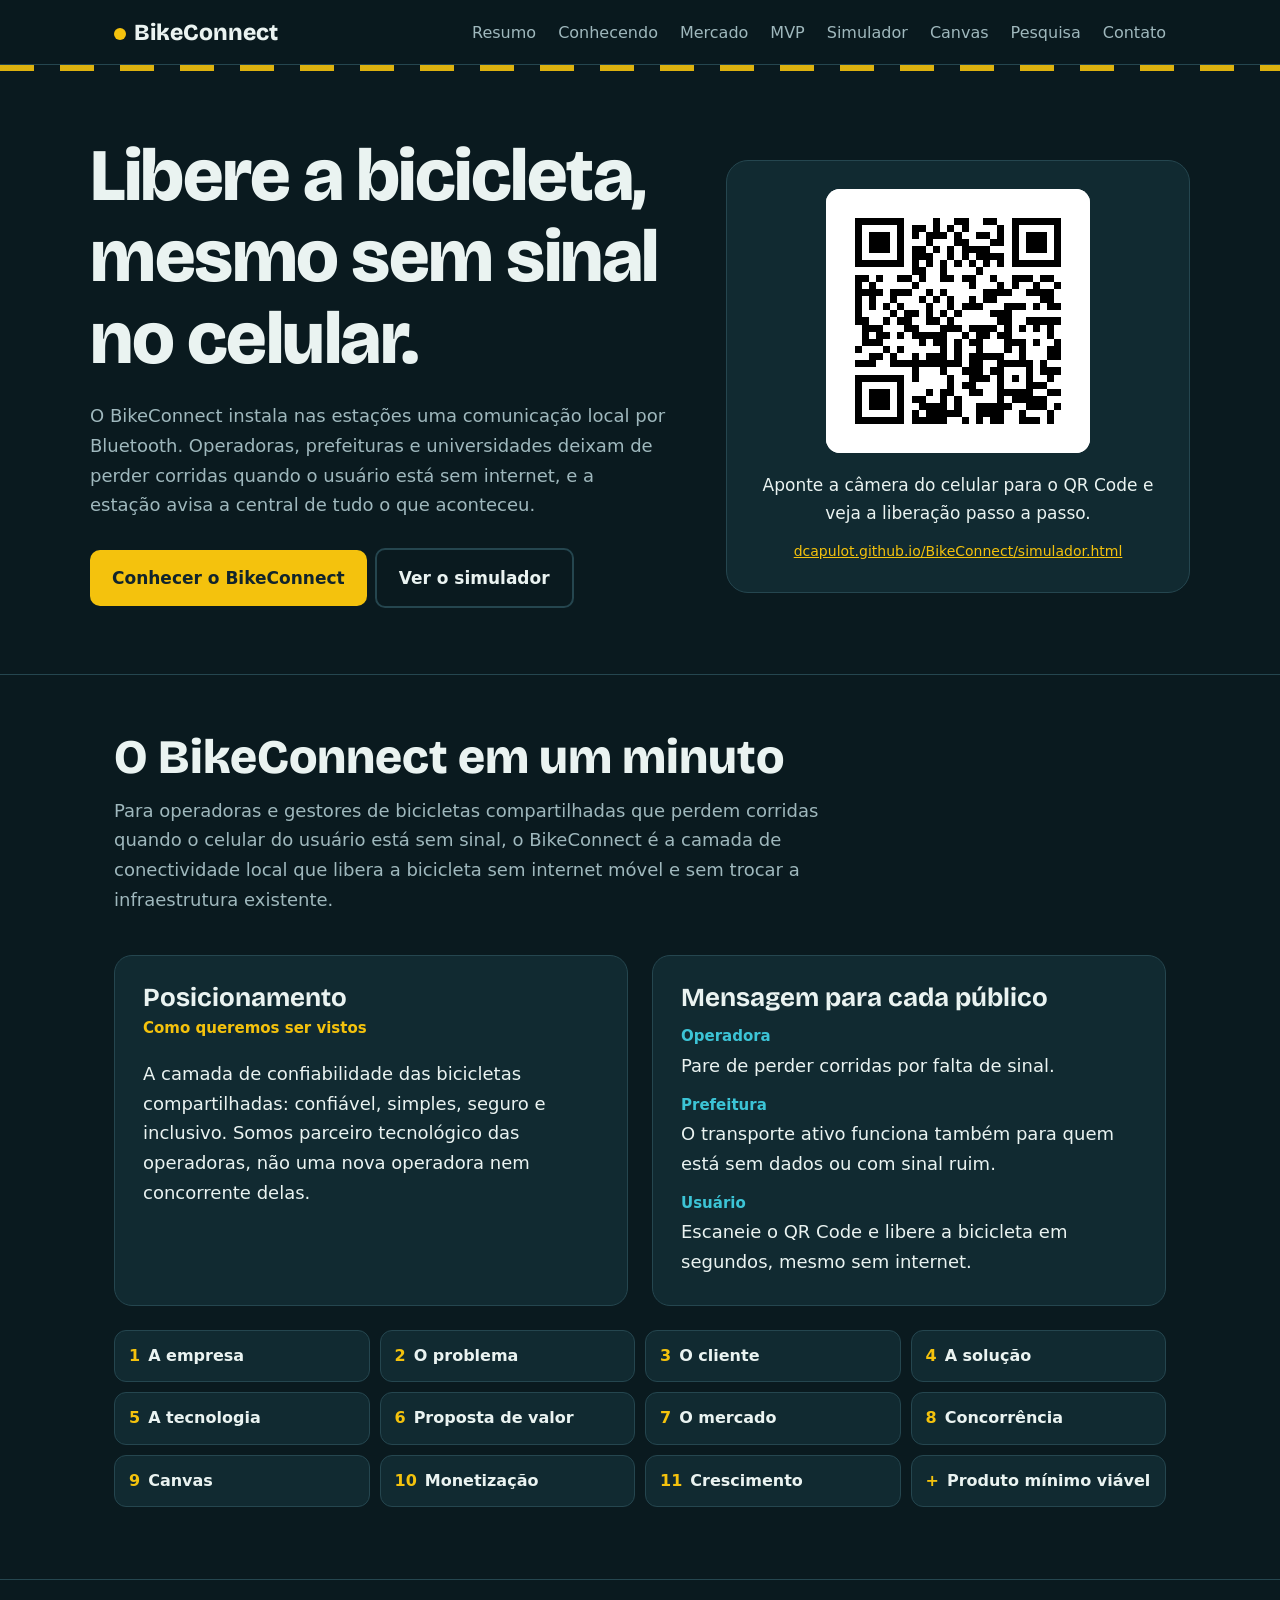
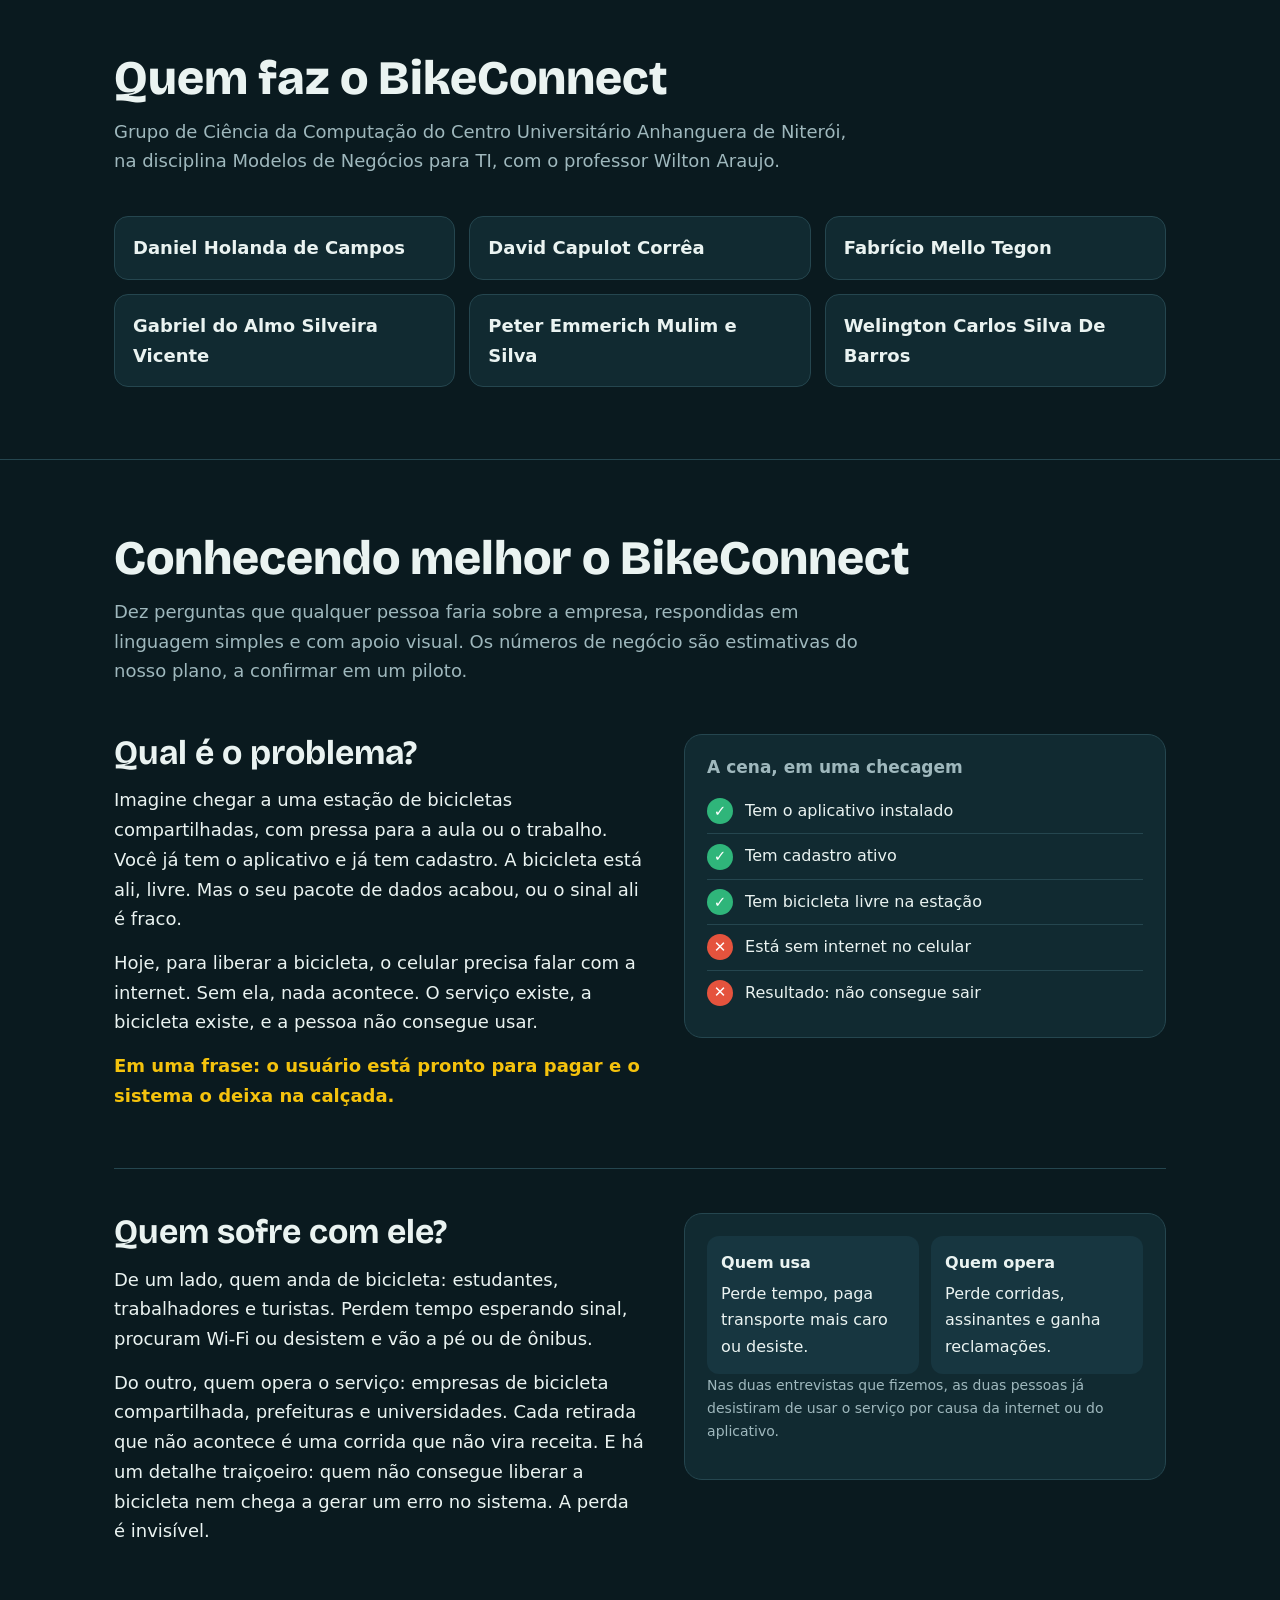
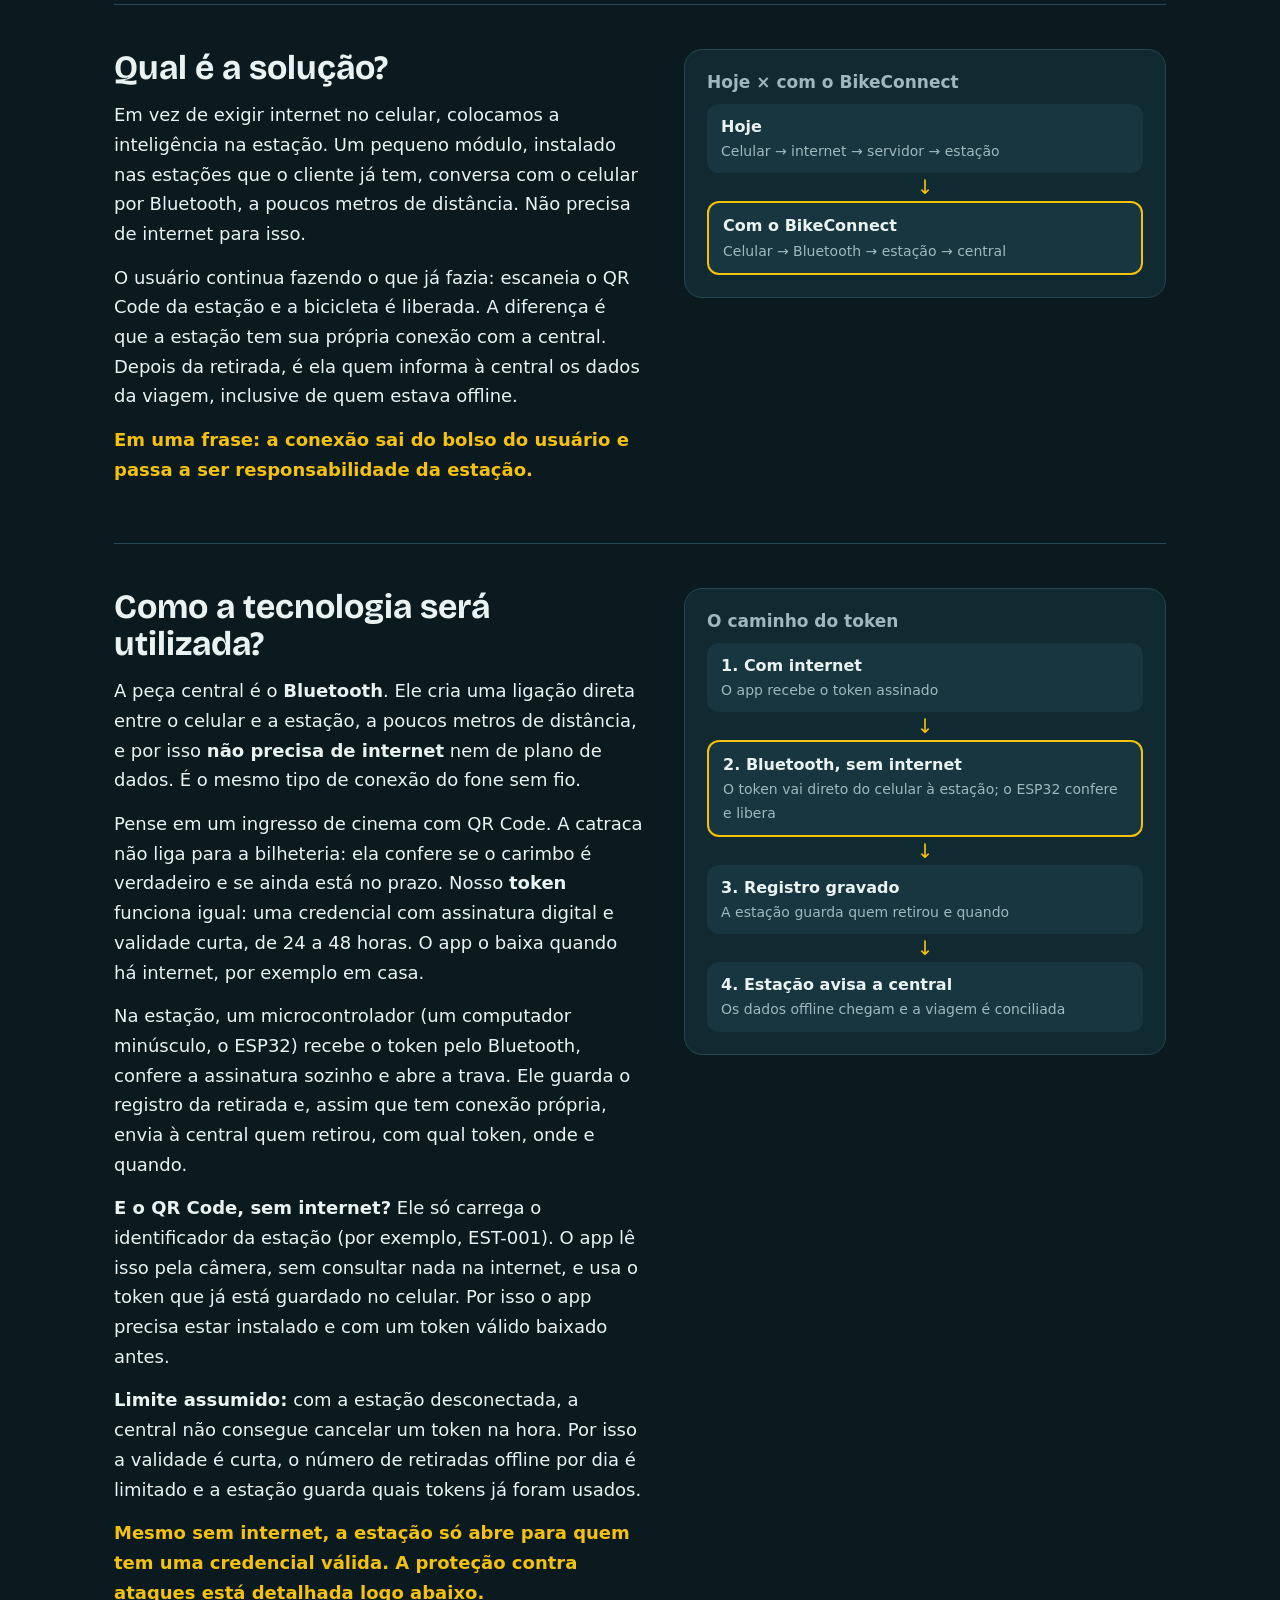
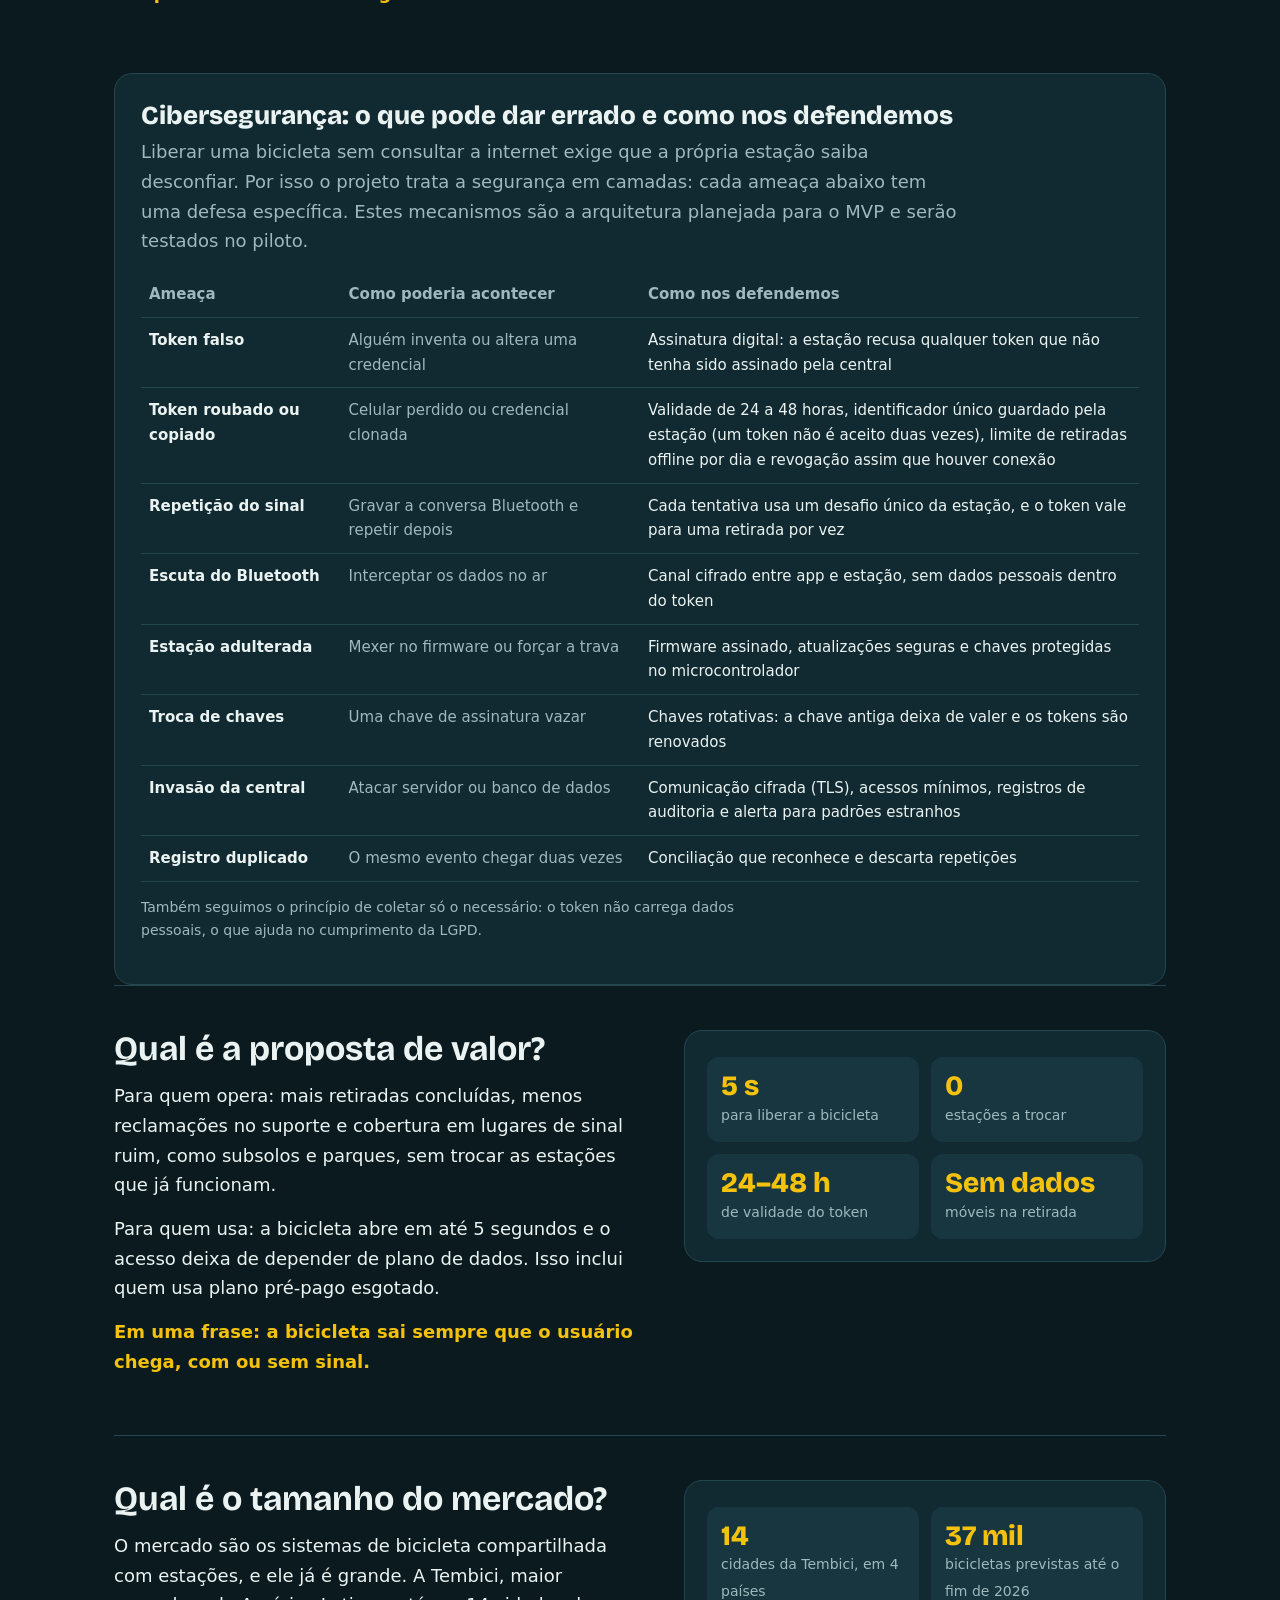
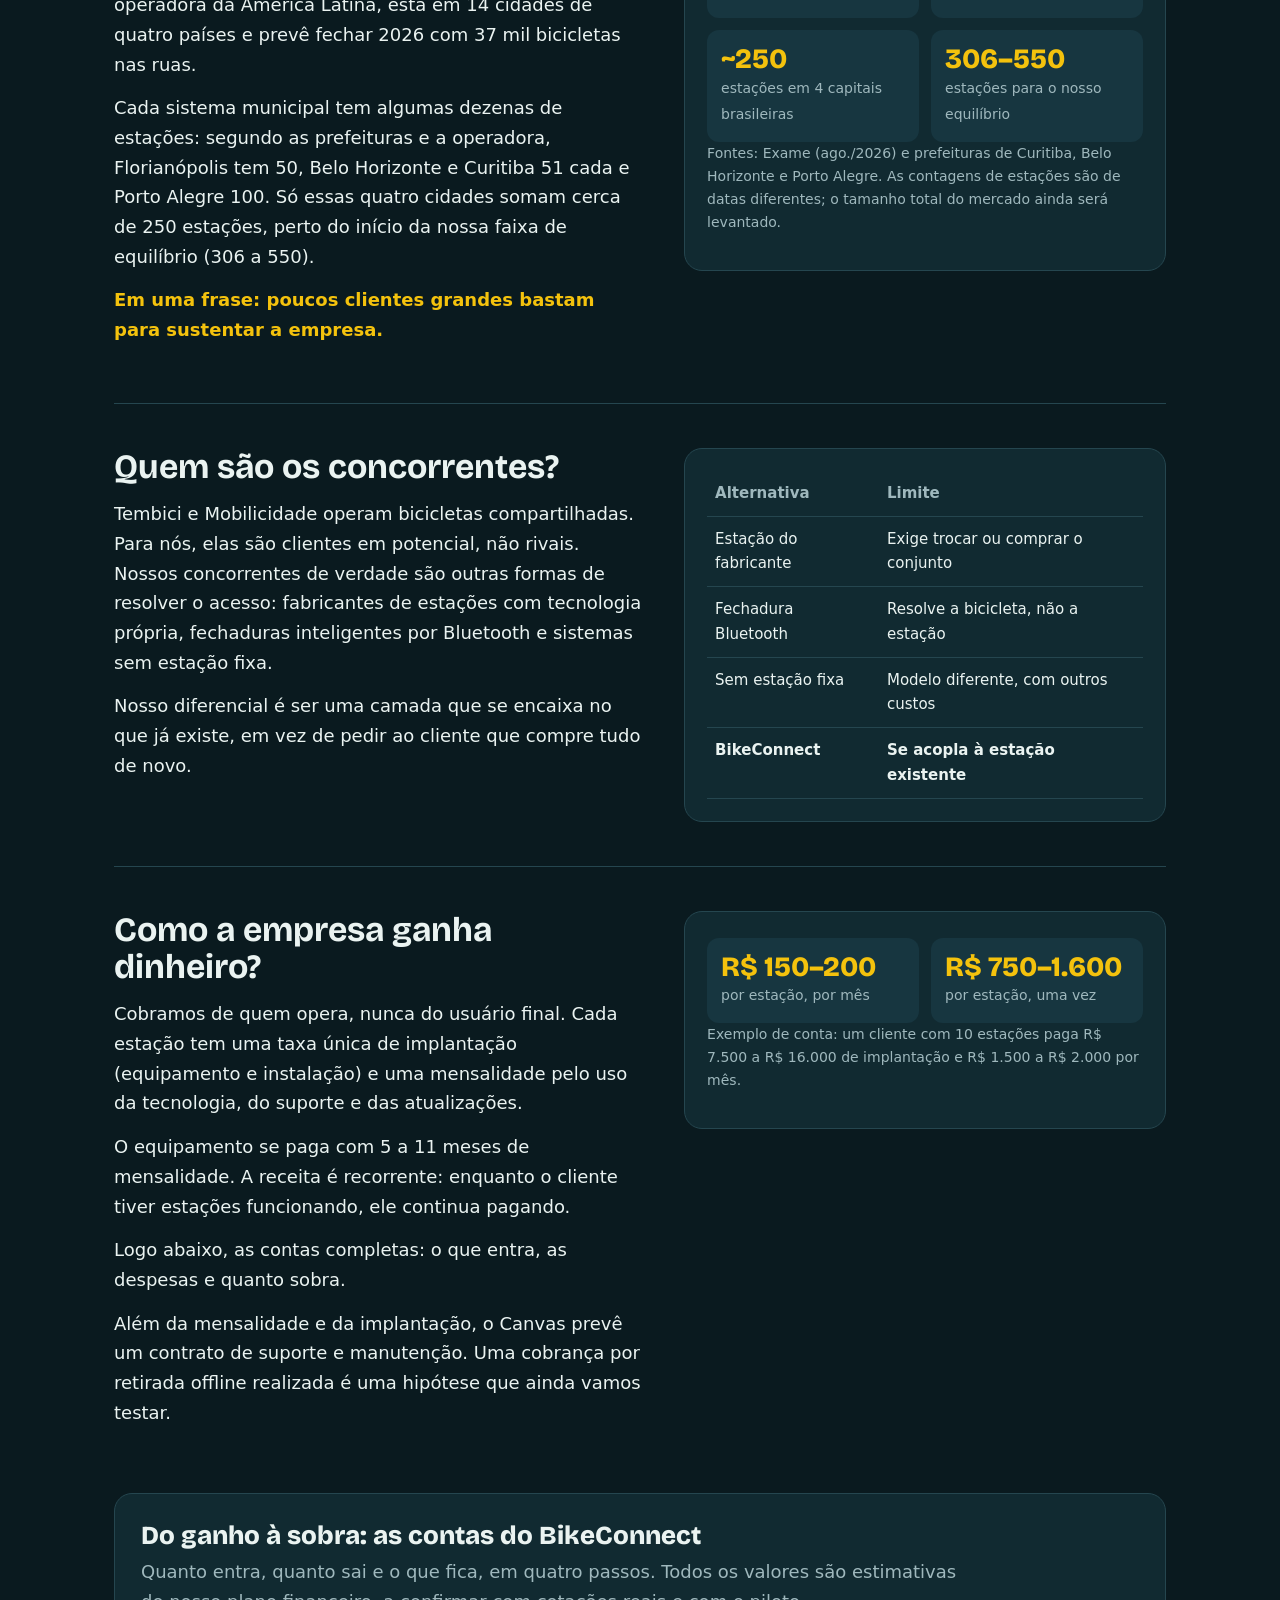
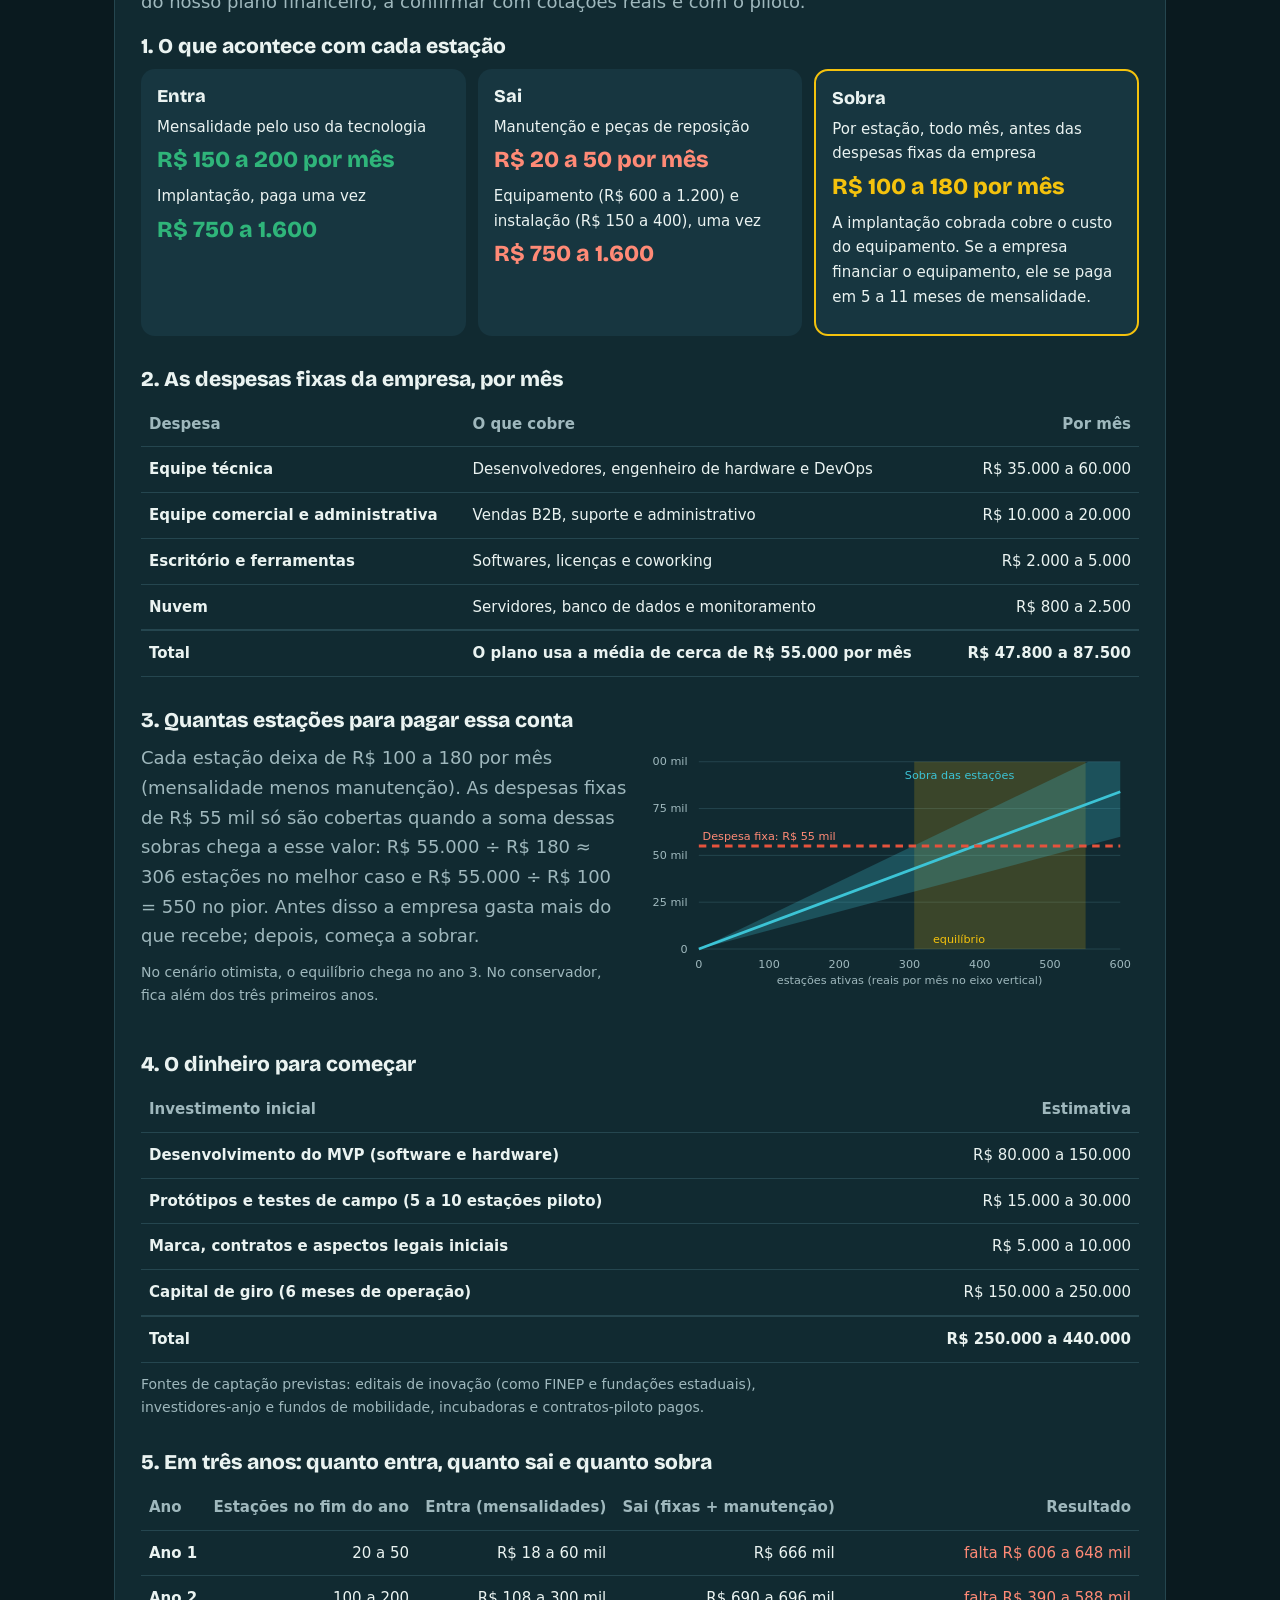
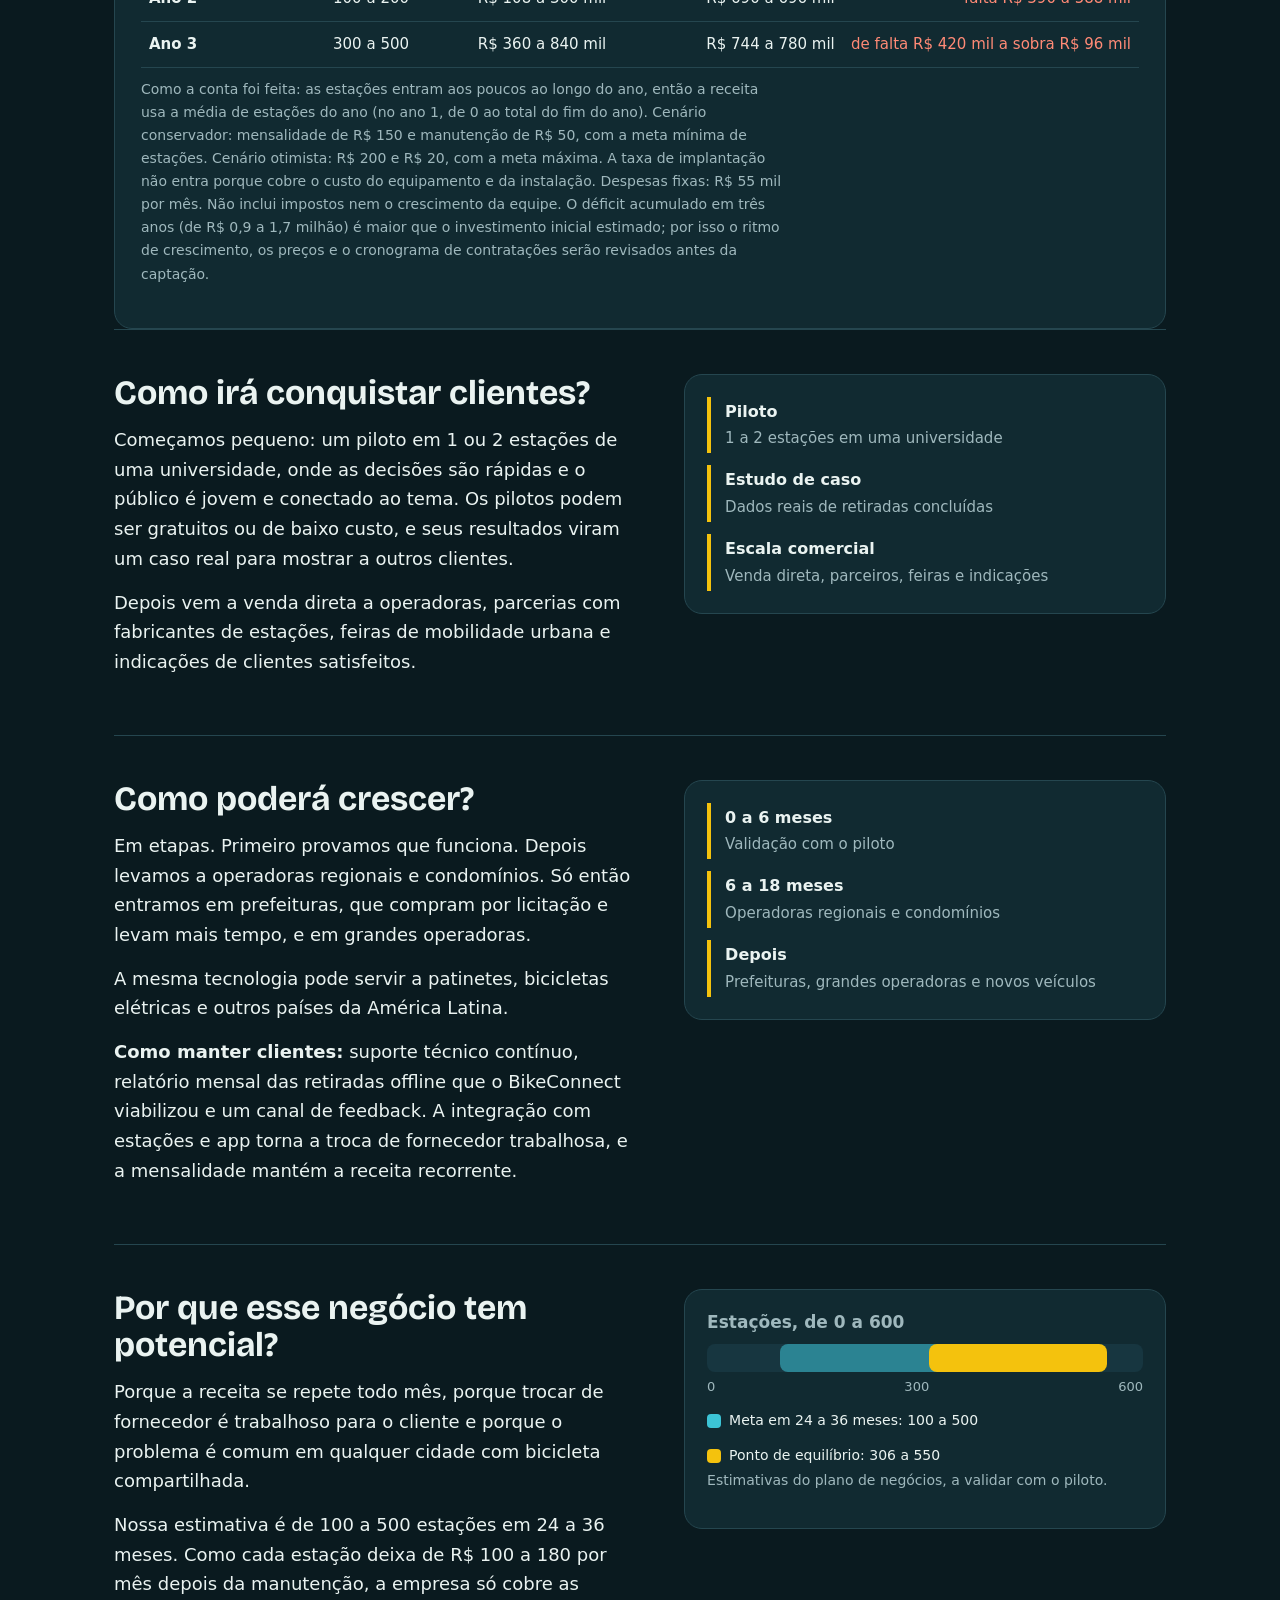
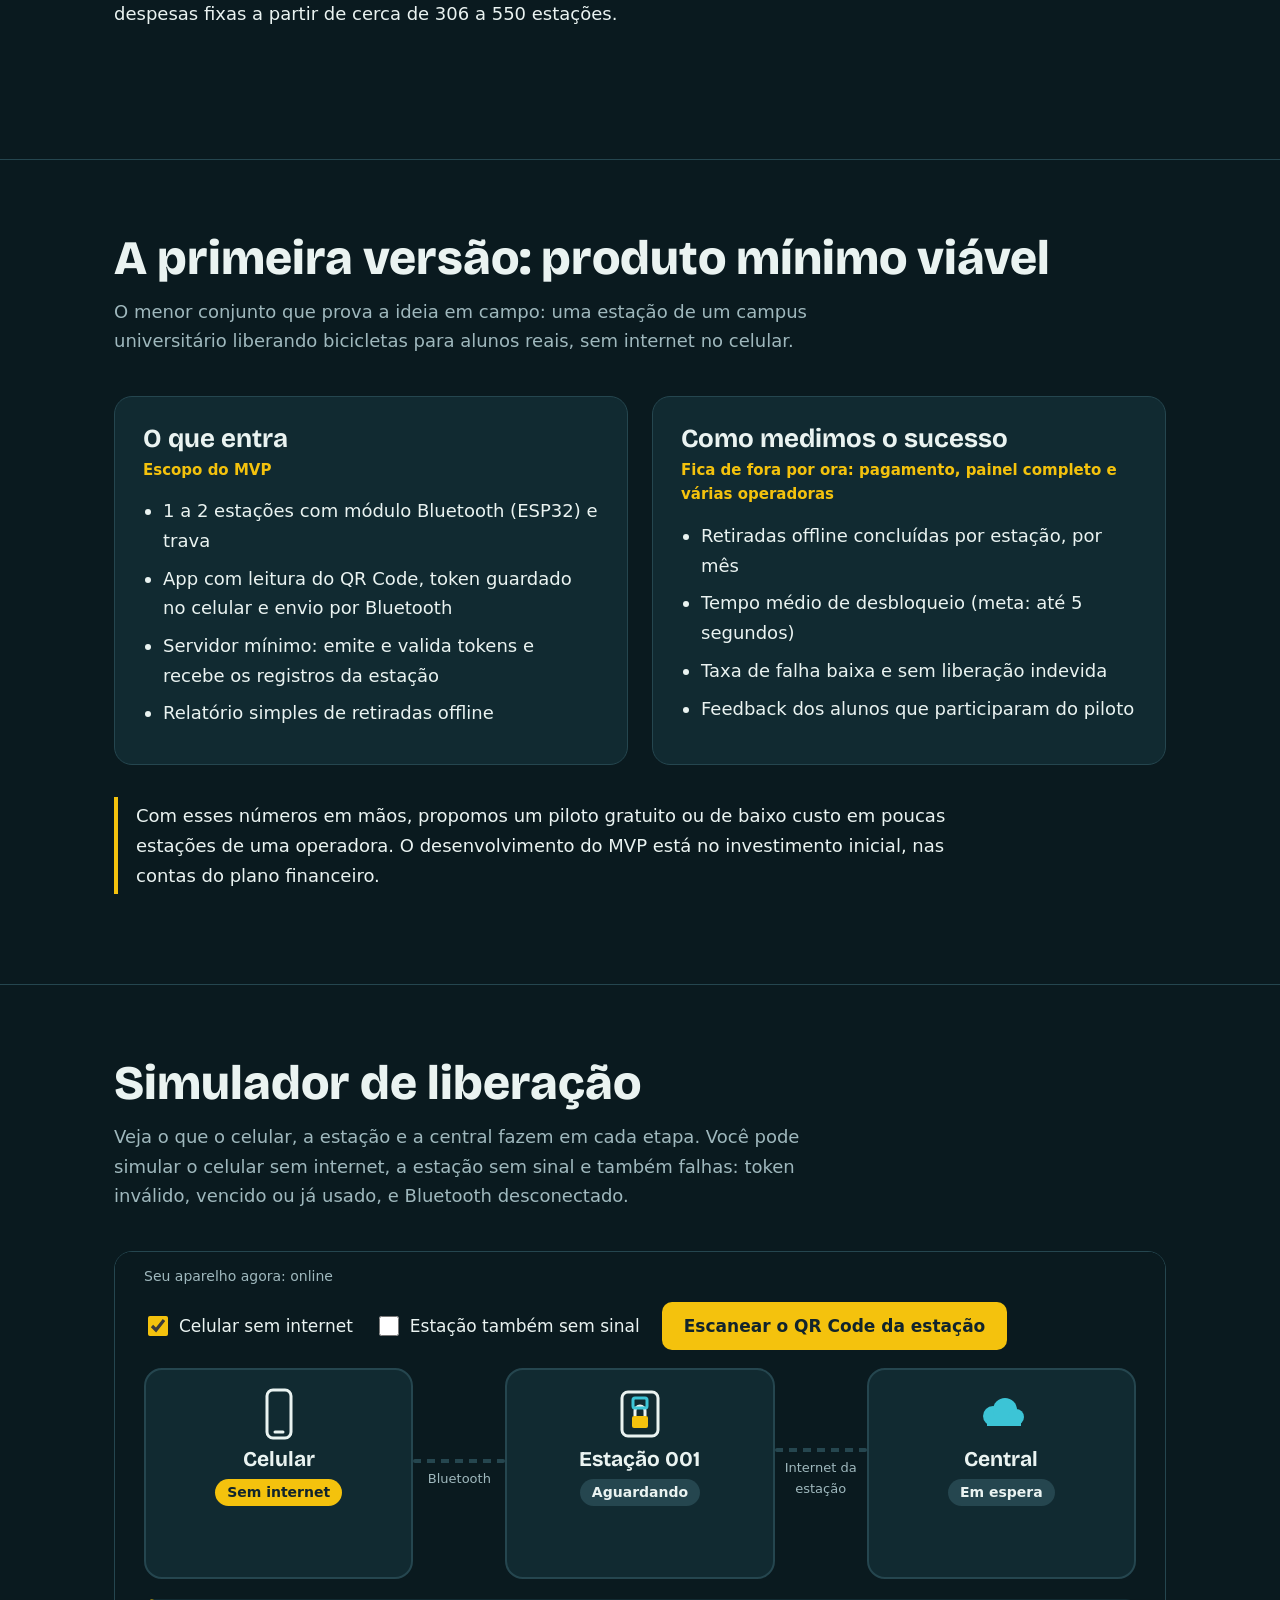
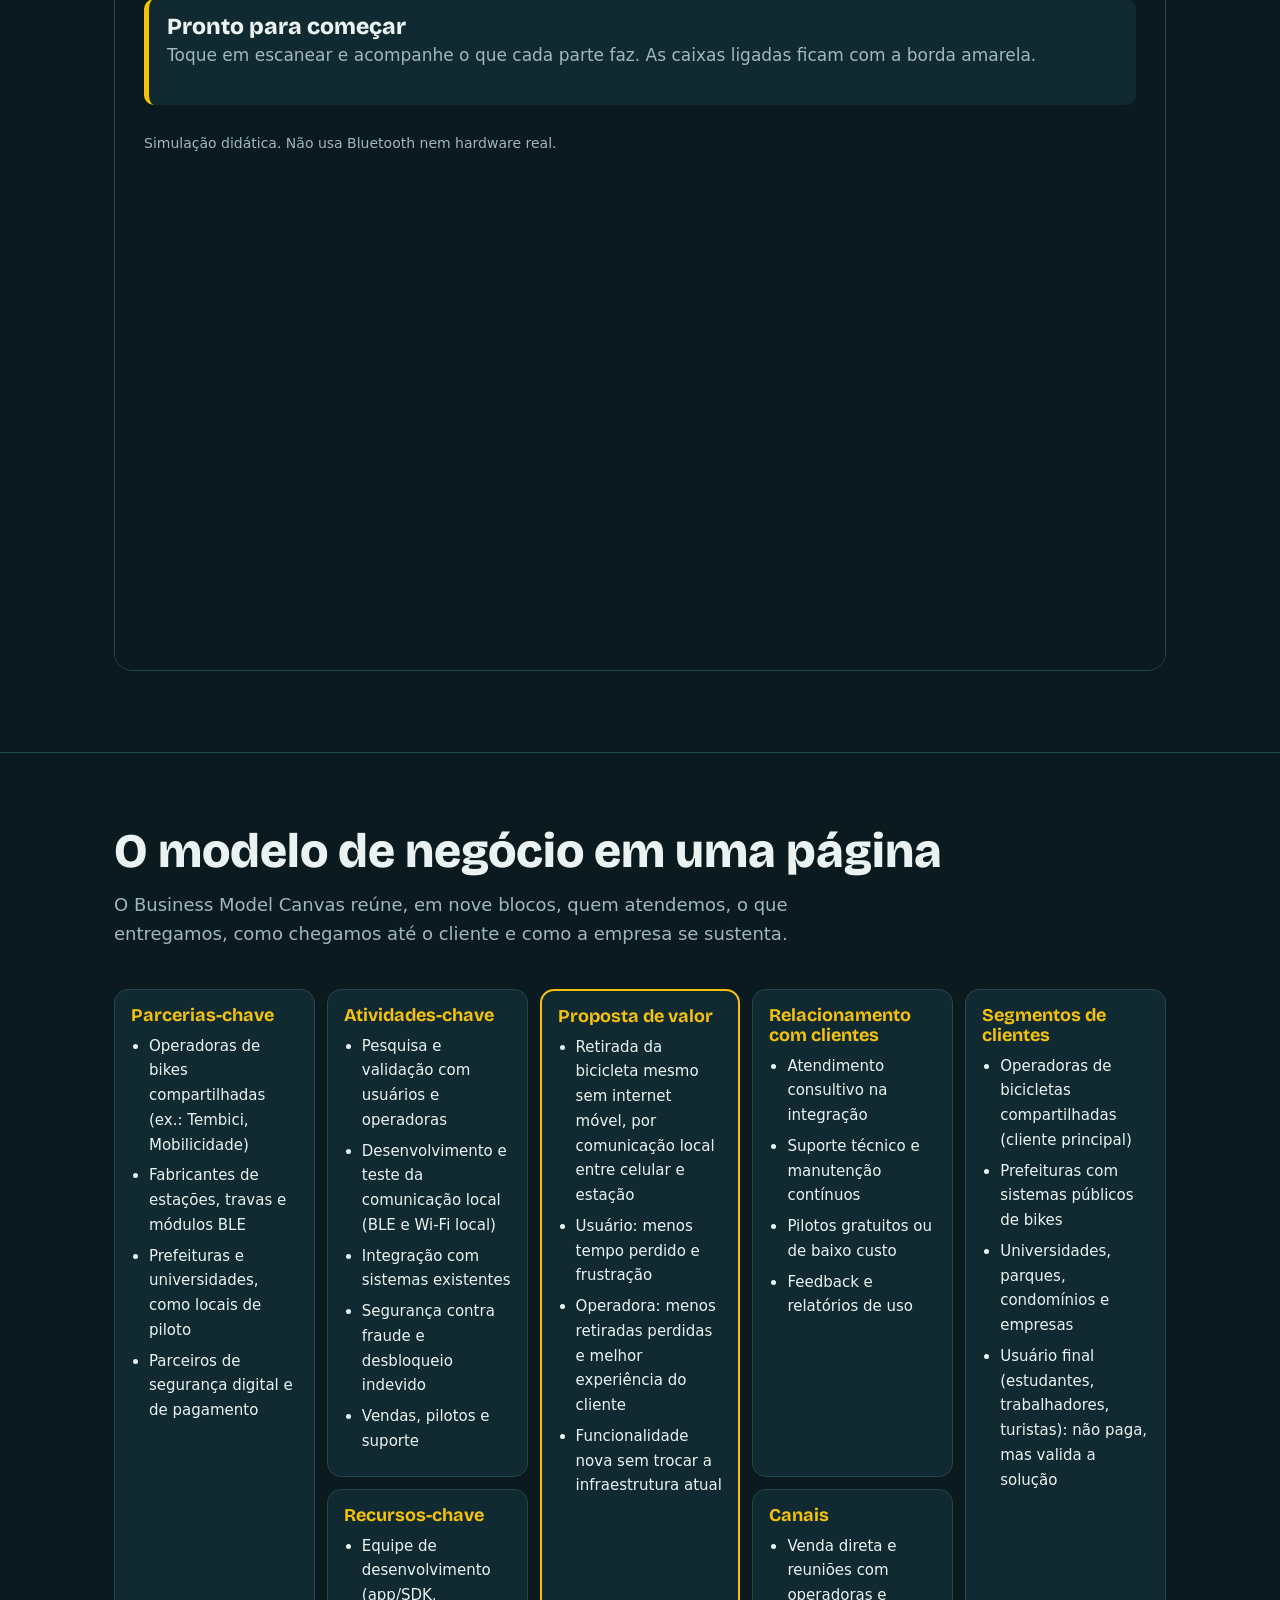
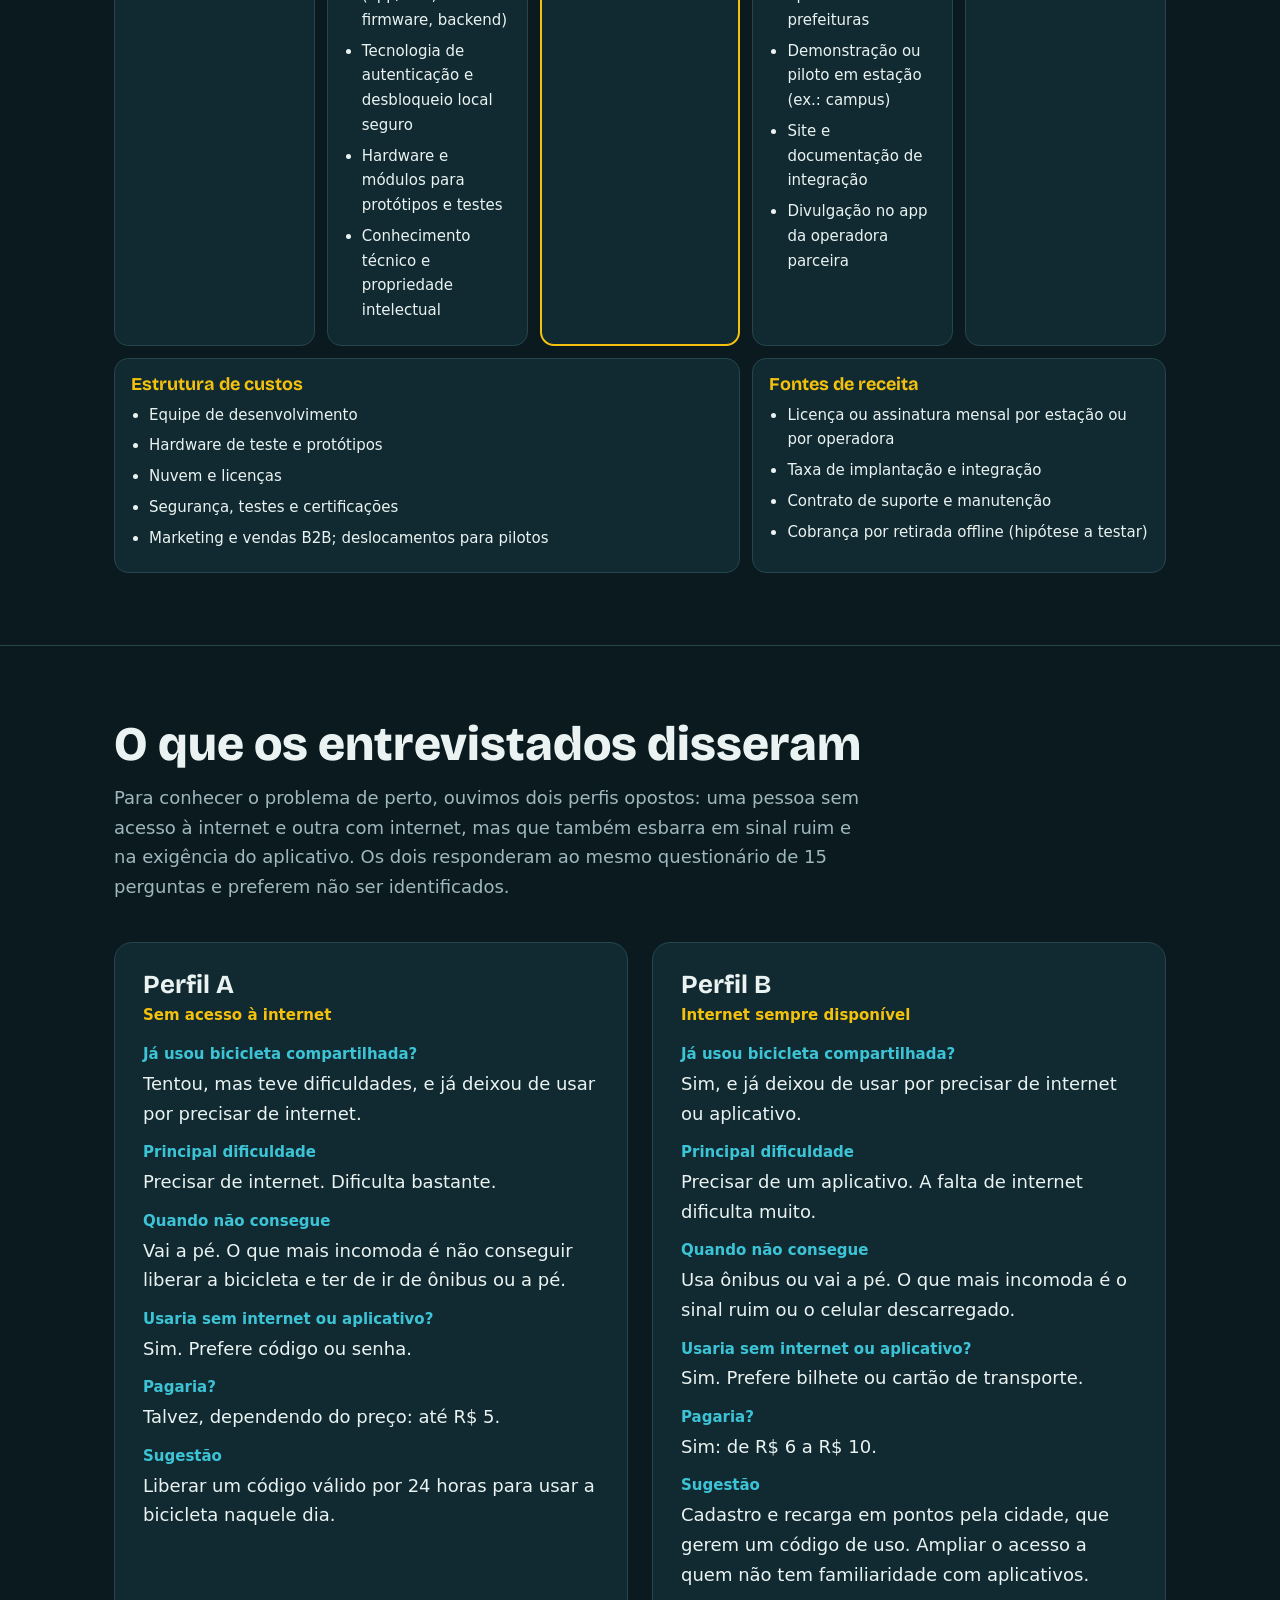
==== commit 8c97fdf6: "Modify simulation container height and update descriptions Updated the height of the simulation cont" ====
--- a/index.html
+++ b/index.html
@@ -78,7 +78,7 @@
 .ch{width:100%;height:auto;display:block}.ch text{fill:var(--mute);font-size:12px;font-family:system-ui}.ch .ln{stroke:var(--line)}
 .fin .two2{display:grid;grid-template-columns:1fr 1fr;gap:24px}
 .src{font-size:14px;color:var(--mute);margin-top:6px}
-.sim{width:100%;height:760px;border:1px solid var(--line);border-radius:18px;background:var(--bg)}
+.sim{width:100%;height:1020px;border:1px solid var(--line);border-radius:18px;background:var(--bg)}
 .two{display:grid;grid-template-columns:1fr 1fr;gap:24px}
 .card{background:var(--sf);border:1px solid var(--line);border-radius:18px;padding:28px}.card h3{font-size:26px}.tag{color:var(--sig);font-size:15px;margin:4px 0 14px;font-weight:600}
 dt{font-weight:700;font-size:15px;margin-top:12px;color:var(--teal)}dd{margin:2px 0 0}dl{margin:0}
@@ -88,7 +88,7 @@
 @media(max-width:1000px){.bmc{grid-template-columns:1fr 1fr;grid-template-areas:"sg sg" "pv pv" "pa at" "rr ca" "rc rc" "cu rv"}}
 @media(max-width:820px){.eso,.fin .two2{grid-template-columns:1fr}.ct{grid-template-columns:1fr}.hero,.q,.two{grid-template-columns:1fr}.hero{padding-top:40px;gap:36px}.q{gap:22px}nav a:not(:last-child){display:none}.team{grid-template-columns:1fr 1fr}.sim{height:880px}}
 @media(max-width:620px){.bmc{grid-template-columns:1fr;grid-template-areas:"sg" "pv" "pa" "at" "rr" "rc" "ca" "cu" "rv"}}
-@media(max-width:480px){body{font-size:17px}.wrap{padding:0 18px}.team,.cmp,.big{grid-template-columns:1fr}.sim{height:940px}}
+@media(max-width:480px){body{font-size:17px}.wrap{padding:0 18px}.team,.cmp,.big{grid-template-columns:1fr}.sim{height:1350px}}
 @media(prefers-reduced-motion:reduce){html{scroll-behavior:auto}}
 .idx{display:grid;grid-template-columns:repeat(4,1fr);gap:10px;margin-top:24px}.idx a{background:var(--sf);border:1px solid var(--line);border-radius:12px;padding:12px 14px;text-decoration:none;color:var(--ink);font-weight:600;font-size:16px}.idx a:hover{border-color:var(--sig)}.idx span{color:var(--sig);margin-right:8px;font-weight:800}.card ul{margin:12px 0 0;padding-left:20px}.card li{margin:0 0 8px}#resumo{padding-top:56px}@media(max-width:820px){.idx{grid-template-columns:1fr 1fr}}@media(max-width:480px){.idx{grid-template-columns:1fr}}
 </style>
@@ -159,6 +159,8 @@
   <p>A peça central é o <b>Bluetooth</b>. Ele cria uma ligação direta entre o celular e a estação, a poucos metros de distância, e por isso <b>não precisa de internet</b> nem de plano de dados. É o mesmo tipo de conexão do fone sem fio.</p>
   <p>Pense em um ingresso de cinema com QR Code. A catraca não liga para a bilheteria: ela confere se o carimbo é verdadeiro e se ainda está no prazo. Nosso <b>token</b> funciona igual: uma credencial com assinatura digital e validade curta, de 24 a 48 horas. O app o baixa quando há internet, por exemplo em casa.</p>
   <p>Na estação, um microcontrolador (um computador minúsculo, o ESP32) recebe o token pelo Bluetooth, confere a assinatura sozinho e abre a trava. Ele guarda o registro da retirada e, assim que tem conexão própria, envia à central quem retirou, com qual token, onde e quando.</p>
+  <p><b>E o QR Code, sem internet?</b> Ele só carrega o identificador da estação (por exemplo, EST-001). O app lê isso pela câmera, sem consultar nada na internet, e usa o token que já está guardado no celular. Por isso o app precisa estar instalado e com um token válido baixado antes.</p>
+  <p><b>Limite assumido:</b> com a estação desconectada, a central não consegue cancelar um token na hora. Por isso a validade é curta, o número de retiradas offline por dia é limitado e a estação guarda quais tokens já foram usados.</p>
   <p class="k">Mesmo sem internet, a estação só abre para quem tem uma credencial válida. A proteção contra ataques está detalhada logo abaixo.</p></div>
   <div class="vis"><h4>O caminho do token</h4><div class="flow">
    <div class="nd"><b>1. Com internet</b><span>O app recebe o token assinado</span></div><div class="ar">↓</div>
@@ -166,7 +168,7 @@
    <div class="nd"><b>3. Registro gravado</b><span>A estação guarda quem retirou e quando</span></div><div class="ar">↓</div>
    <div class="nd"><b>4. Estação avisa a central</b><span>Os dados offline chegam e a viagem é conciliada</span></div></div></div>
   </article>
-  <div class="sec"><h4>Cibersegurança: o que pode dar errado e como nos defendemos</h4><p>Liberar uma bicicleta sem consultar a internet exige que a própria estação saiba desconfiar. Por isso o projeto trata a segurança em camadas: cada ameaça abaixo tem uma defesa específica.</p><div class="tw"><table><tr><th>Ameaça</th><th>Como poderia acontecer</th><th>Como nos defendemos</th></tr><tr><td>Token falso</td><td>Alguém inventa ou altera uma credencial</td><td>Assinatura digital: a estação recusa qualquer token que não tenha sido assinado pela central</td></tr><tr><td>Token roubado ou copiado</td><td>Celular perdido ou credencial clonada</td><td>Validade de 24 a 48 horas, limite de retiradas offline por dia e revogação assim que houver conexão</td></tr><tr><td>Repetição do sinal</td><td>Gravar a conversa Bluetooth e repetir depois</td><td>Cada tentativa usa um desafio único da estação, e o token vale para uma retirada por vez</td></tr><tr><td>Escuta do Bluetooth</td><td>Interceptar os dados no ar</td><td>Canal cifrado entre app e estação, sem dados pessoais dentro do token</td></tr><tr><td>Estação adulterada</td><td>Mexer no firmware ou forçar a trava</td><td>Firmware assinado, atualizações seguras e chaves protegidas no microcontrolador</td></tr><tr><td>Troca de chaves</td><td>Uma chave de assinatura vazar</td><td>Chaves rotativas: a chave antiga deixa de valer e os tokens são renovados</td></tr><tr><td>Invasão da central</td><td>Atacar servidor ou banco de dados</td><td>Comunicação cifrada (TLS), acessos mínimos, registros de auditoria e alerta para padrões estranhos</td></tr><tr><td>Registro duplicado</td><td>O mesmo evento chegar duas vezes</td><td>Conciliação que reconhece e descarta repetições</td></tr></table></div><p class="src" style="margin-top:14px">Também seguimos o princípio de coletar só o necessário: o token não carrega dados pessoais, o que ajuda no cumprimento da LGPD.</p></div>
+  <div class="sec"><h4>Cibersegurança: o que pode dar errado e como nos defendemos</h4><p>Liberar uma bicicleta sem consultar a internet exige que a própria estação saiba desconfiar. Por isso o projeto trata a segurança em camadas: cada ameaça abaixo tem uma defesa específica. Estes mecanismos são a arquitetura planejada para o MVP e serão testados no piloto.</p><div class="tw"><table><tr><th>Ameaça</th><th>Como poderia acontecer</th><th>Como nos defendemos</th></tr><tr><td>Token falso</td><td>Alguém inventa ou altera uma credencial</td><td>Assinatura digital: a estação recusa qualquer token que não tenha sido assinado pela central</td></tr><tr><td>Token roubado ou copiado</td><td>Celular perdido ou credencial clonada</td><td>Validade de 24 a 48 horas, identificador único guardado pela estação (um token não é aceito duas vezes), limite de retiradas offline por dia e revogação assim que houver conexão</td></tr><tr><td>Repetição do sinal</td><td>Gravar a conversa Bluetooth e repetir depois</td><td>Cada tentativa usa um desafio único da estação, e o token vale para uma retirada por vez</td></tr><tr><td>Escuta do Bluetooth</td><td>Interceptar os dados no ar</td><td>Canal cifrado entre app e estação, sem dados pessoais dentro do token</td></tr><tr><td>Estação adulterada</td><td>Mexer no firmware ou forçar a trava</td><td>Firmware assinado, atualizações seguras e chaves protegidas no microcontrolador</td></tr><tr><td>Troca de chaves</td><td>Uma chave de assinatura vazar</td><td>Chaves rotativas: a chave antiga deixa de valer e os tokens são renovados</td></tr><tr><td>Invasão da central</td><td>Atacar servidor ou banco de dados</td><td>Comunicação cifrada (TLS), acessos mínimos, registros de auditoria e alerta para padrões estranhos</td></tr><tr><td>Registro duplicado</td><td>O mesmo evento chegar duas vezes</td><td>Conciliação que reconhece e descarta repetições</td></tr></table></div><p class="src" style="margin-top:14px">Também seguimos o princípio de coletar só o necessário: o token não carrega dados pessoais, o que ajuda no cumprimento da LGPD.</p></div>
 
  <article class="q" id="valor"><div><h3>Qual é a proposta de valor?</h3>
   <p>Para quem opera: mais retiradas concluídas, menos reclamações no suporte e cobertura em lugares de sinal ruim, como subsolos e parques, sem trocar as estações que já funcionam.</p>
@@ -176,9 +178,9 @@
 
  <article class="q" id="mercado"><div><h3>Qual é o tamanho do mercado?</h3>
   <p>O mercado são os sistemas de bicicleta compartilhada com estações, e ele já é grande. A Tembici, maior operadora da América Latina, está em 14 cidades de quatro países e prevê fechar 2026 com 37 mil bicicletas nas ruas.</p>
-  <p>Cada sistema municipal tem algumas dezenas de estações: segundo as prefeituras e a operadora, Florianópolis tem 50, Belo Horizonte e Curitiba 51 cada e Porto Alegre 100. Só essas quatro cidades somam cerca de 250 estações, o começo da nossa faixa de equilíbrio.</p>
+  <p>Cada sistema municipal tem algumas dezenas de estações: segundo as prefeituras e a operadora, Florianópolis tem 50, Belo Horizonte e Curitiba 51 cada e Porto Alegre 100. Só essas quatro cidades somam cerca de 250 estações, perto do início da nossa faixa de equilíbrio (306 a 550).</p>
   <p class="k">Em uma frase: poucos clientes grandes bastam para sustentar a empresa.</p></div>
-  <div class="vis"><div class="big"><div><b>14</b><span>cidades da Tembici, em 4 países</span></div><div><b>37 mil</b><span>bicicletas previstas até o fim de 2026</span></div><div><b>~250</b><span>estações em 4 capitais brasileiras</span></div><div><b>250–350</b><span>estações para o nosso equilíbrio</span></div></div>
+  <div class="vis"><div class="big"><div><b>14</b><span>cidades da Tembici, em 4 países</span></div><div><b>37 mil</b><span>bicicletas previstas até o fim de 2026</span></div><div><b>~250</b><span>estações em 4 capitais brasileiras</span></div><div><b>306–550</b><span>estações para o nosso equilíbrio</span></div></div>
    <p class="src">Fontes: Exame (ago./2026) e prefeituras de Curitiba, Belo Horizonte e Porto Alegre. As contagens de estações são de datas diferentes; o tamanho total do mercado ainda será levantado.</p></div></article>
 
  <article class="q" id="concorrentes"><div><h3>Quem são os concorrentes?</h3>
@@ -210,15 +212,15 @@
    <tr><td>Nuvem</td><td>Servidores, banco de dados e monitoramento</td><td class="n">R$ 800 a 2.500</td></tr>
    <tr class="tot"><td>Total</td><td>O plano usa a média de cerca de R$ 55.000 por mês</td><td class="n">R$ 47.800 a 87.500</td></tr></table></div>
   <h5>3. Quantas estações para pagar essa conta</h5>
-  <div class="two2"><div><p style="margin:0 0 10px;color:var(--mute)">Cada estação rende de R$ 150 a 200 por mês. As despesas fixas de R$ 55 mil só são cobertas quando a soma das mensalidades chega a esse valor, entre 250 e 350 estações. Antes disso a empresa gasta mais do que recebe; depois, começa a sobrar.</p><p class="src">Esse ponto é esperado entre o fim do ano 2 e o início do ano 3.</p></div>
-   <svg class="ch" viewBox="0 0 520 262" role="img" aria-label="Gráfico: a receita mensal das estações cruza a despesa fixa de R$ 55 mil entre 275 e 367 estações">
+  <div class="two2"><div><p style="margin:0 0 10px;color:var(--mute)">Cada estação deixa de R$ 100 a 180 por mês (mensalidade menos manutenção). As despesas fixas de R$ 55 mil só são cobertas quando a soma dessas sobras chega a esse valor: R$ 55.000 ÷ R$ 180 ≈ 306 estações no melhor caso e R$ 55.000 ÷ R$ 100 = 550 no pior. Antes disso a empresa gasta mais do que recebe; depois, começa a sobrar.</p><p class="src">No cenário otimista, o equilíbrio chega no ano 3. No conservador, fica além dos três primeiros anos.</p></div>
+   <svg class="ch" viewBox="0 0 520 262" role="img" aria-label="Gráfico: a sobra mensal das estações (mensalidade menos manutenção) cruza a despesa fixa de R$ 55 mil entre 306 e 550 estações">
     <g class="ln"><path d="M50 220H500M50 170H500M50 120H500M50 70H500M50 20H500" stroke-width="1"/></g>
-    <rect x="297" y="20" width="83" height="200" fill="#f4c20d" opacity=".18"/>
-    <polygon points="50,220 500,70 500,20" fill="#3cc4d6" opacity=".25"/><path d="M50 220L500 45" stroke="#3cc4d6" stroke-width="3" fill="none"/>
+    <rect x="280" y="20" width="183" height="200" fill="#f4c20d" opacity=".18"/>
+    <polygon points="50,220 500,100 500,20 466,20" fill="#3cc4d6" opacity=".25"/><path d="M50 220L500 52" stroke="#3cc4d6" stroke-width="3" fill="none"/>
     <path d="M50 110H500" stroke="#e5533d" stroke-width="3" stroke-dasharray="8 6"/>
-    <text x="54" y="104" style="fill:#ff8a76">Despesa fixa: R$ 55 mil</text><text x="340" y="38" style="fill:#3cc4d6">Receita das mensalidades</text><text x="300" y="214" style="fill:#f4c20d">equilíbrio</text>
+    <text x="54" y="104" style="fill:#ff8a76">Despesa fixa: R$ 55 mil</text><text x="270" y="38" style="fill:#3cc4d6">Sobra das estações</text><text x="300" y="214" style="fill:#f4c20d">equilíbrio</text>
     <text x="38" y="224" text-anchor="end">0</text><text x="38" y="174" text-anchor="end">25 mil</text><text x="38" y="124" text-anchor="end">50 mil</text><text x="38" y="74" text-anchor="end">75 mil</text><text x="38" y="24" text-anchor="end">100 mil</text>
-    <text x="50" y="240" text-anchor="middle">0</text><text x="140" y="240" text-anchor="middle">100</text><text x="230" y="240" text-anchor="middle">200</text><text x="320" y="240" text-anchor="middle">300</text><text x="410" y="240" text-anchor="middle">400</text><text x="500" y="240" text-anchor="middle">500</text><text x="275" y="257" text-anchor="middle">estações ativas (reais por mês no eixo vertical)</text></svg></div>
+    <text x="50" y="240" text-anchor="middle">0</text><text x="125" y="240" text-anchor="middle">100</text><text x="200" y="240" text-anchor="middle">200</text><text x="275" y="240" text-anchor="middle">300</text><text x="350" y="240" text-anchor="middle">400</text><text x="425" y="240" text-anchor="middle">500</text><text x="500" y="240" text-anchor="middle">600</text><text x="275" y="257" text-anchor="middle">estações ativas (reais por mês no eixo vertical)</text></svg></div>
   <h5>4. O dinheiro para começar</h5>
   <div class="tw"><table><tr><th>Investimento inicial</th><th class="n">Estimativa</th></tr>
    <tr><td>Desenvolvimento do MVP (software e hardware)</td><td class="n">R$ 80.000 a 150.000</td></tr>
@@ -228,11 +230,11 @@
    <tr class="tot"><td>Total</td><td class="n">R$ 250.000 a 440.000</td></tr></table></div>
   <p class="src" style="margin-top:10px">Fontes de captação previstas: editais de inovação (como FINEP e fundações estaduais), investidores-anjo e fundos de mobilidade, incubadoras e contratos-piloto pagos.</p>
   <h5>5. Em três anos: quanto entra, quanto sai e quanto sobra</h5>
-  <div class="tw"><table><tr><th>Ano</th><th class="n">Estações no fim do ano</th><th class="n">Entra (receita)</th><th class="n">Sai (despesas fixas)</th><th class="n">Sobra</th></tr>
-   <tr><td>Ano 1</td><td class="n">20 a 50</td><td class="n">R$ 180 a 450 mil</td><td class="n">R$ 660 mil</td><td class="n neg">falta R$ 210 a 480 mil</td></tr>
-   <tr><td>Ano 2</td><td class="n">100 a 200</td><td class="n">R$ 900 mil a 1,8 mi</td><td class="n">R$ 660 mil</td><td class="n pos">R$ 240 mil a 1,14 mi</td></tr>
-   <tr><td>Ano 3</td><td class="n">300 a 500</td><td class="n">R$ 2,7 a 4,5 mi</td><td class="n">R$ 660 mil</td><td class="n pos">R$ 2,04 a 3,84 mi</td></tr></table></div>
-  <p class="src" style="margin-top:10px">Receita do cenário conservador do plano, que inclui a implantação das estações novas. Despesas fixas: R$ 55 mil por mês durante 12 meses. A sobra ainda não desconta manutenção, impostos nem o crescimento da equipe. O primeiro ano fecha no vermelho, e é para cobrir esse período que existe o investimento inicial.</p></div>
+  <div class="tw"><table><tr><th>Ano</th><th class="n">Estações no fim do ano</th><th class="n">Entra (mensalidades)</th><th class="n">Sai (fixas + manutenção)</th><th class="n">Resultado</th></tr>
+   <tr><td>Ano 1</td><td class="n">20 a 50</td><td class="n">R$ 18 a 60 mil</td><td class="n">R$ 666 mil</td><td class="n neg">falta R$ 606 a 648 mil</td></tr>
+   <tr><td>Ano 2</td><td class="n">100 a 200</td><td class="n">R$ 108 a 300 mil</td><td class="n">R$ 690 a 696 mil</td><td class="n neg">falta R$ 390 a 588 mil</td></tr>
+   <tr><td>Ano 3</td><td class="n">300 a 500</td><td class="n">R$ 360 a 840 mil</td><td class="n">R$ 744 a 780 mil</td><td class="n neg">de falta R$ 420 mil a sobra R$ 96 mil</td></tr></table></div>
+  <p class="src" style="margin-top:10px">Como a conta foi feita: as estações entram aos poucos ao longo do ano, então a receita usa a média de estações do ano (no ano 1, de 0 ao total do fim do ano). Cenário conservador: mensalidade de R$ 150 e manutenção de R$ 50, com a meta mínima de estações. Cenário otimista: R$ 200 e R$ 20, com a meta máxima. A taxa de implantação não entra porque cobre o custo do equipamento e da instalação. Despesas fixas: R$ 55 mil por mês. Não inclui impostos nem o crescimento da equipe. O déficit acumulado em três anos (de R$ 0,9 a 1,7 milhão) é maior que o investimento inicial estimado; por isso o ritmo de crescimento, os preços e o cronograma de contratações serão revisados antes da captação.</p></div>
 
 
  <article class="q" id="crescimento"><div><h3>Como irá conquistar clientes?</h3>
@@ -248,11 +250,11 @@
 
  <article class="q"><div><h3>Por que esse negócio tem potencial?</h3>
   <p>Porque a receita se repete todo mês, porque trocar de fornecedor é trabalhoso para o cliente e porque o problema é comum em qualquer cidade com bicicleta compartilhada.</p>
-  <p>Nossa estimativa é de 100 a 500 estações em 24 a 36 meses, com receita de R$ 2,7 a 4,5 milhões no terceiro ano no cenário conservador. A empresa se sustenta a partir de 250 a 350 estações.</p></div>
-  <div class="vis"><h4>Estações, de 0 a 500</h4>
-   <div class="rng" role="img" aria-label="Meta de 100 a 500 estações; equilíbrio entre 250 e 350"><i style="left:20%;width:80%;background:var(--teal);opacity:.55"></i><i style="left:50%;width:20%;background:var(--sig)"></i></div>
-   <div class="ax"><span>0</span><span>250</span><span>500</span></div>
-   <div class="leg"><u style="background:var(--teal)"></u>Meta em 24 a 36 meses: 100 a 500</div><div class="leg"><u style="background:var(--sig)"></u>Ponto de equilíbrio: 250 a 350</div>
+  <p>Nossa estimativa é de 100 a 500 estações em 24 a 36 meses. Como cada estação deixa de R$ 100 a 180 por mês depois da manutenção, a empresa só cobre as despesas fixas a partir de cerca de 306 a 550 estações.</p></div>
+  <div class="vis"><h4>Estações, de 0 a 600</h4>
+   <div class="rng" role="img" aria-label="Meta de 100 a 500 estações; equilíbrio entre 306 e 550"><i style="left:16.7%;width:66.6%;background:var(--teal);opacity:.55"></i><i style="left:51%;width:40.8%;background:var(--sig)"></i></div>
+   <div class="ax"><span>0</span><span>300</span><span>600</span></div>
+   <div class="leg"><u style="background:var(--teal)"></u>Meta em 24 a 36 meses: 100 a 500</div><div class="leg"><u style="background:var(--sig)"></u>Ponto de equilíbrio: 306 a 550</div>
    <p class="src">Estimativas do plano de negócios, a validar com o piloto.</p></div></article>
 </div></section>
 
@@ -268,7 +270,7 @@
 
 <section id="simulador"><div class="wrap">
  <h2>Simulador de liberação</h2>
- <p class="lead">Veja o que o celular, a estação e a central fazem em cada etapa. Você pode simular o celular sem internet e até a estação sem sinal.</p>
+ <p class="lead">Veja o que o celular, a estação e a central fazem em cada etapa. Você pode simular o celular sem internet, a estação sem sinal e também falhas: token inválido, vencido ou já usado, e Bluetooth desconectado.</p>
  <iframe class="sim" src="simulador.html?embed=1" title="Simulador de liberação da bicicleta" loading="lazy"></iframe>
 </div></section>
 
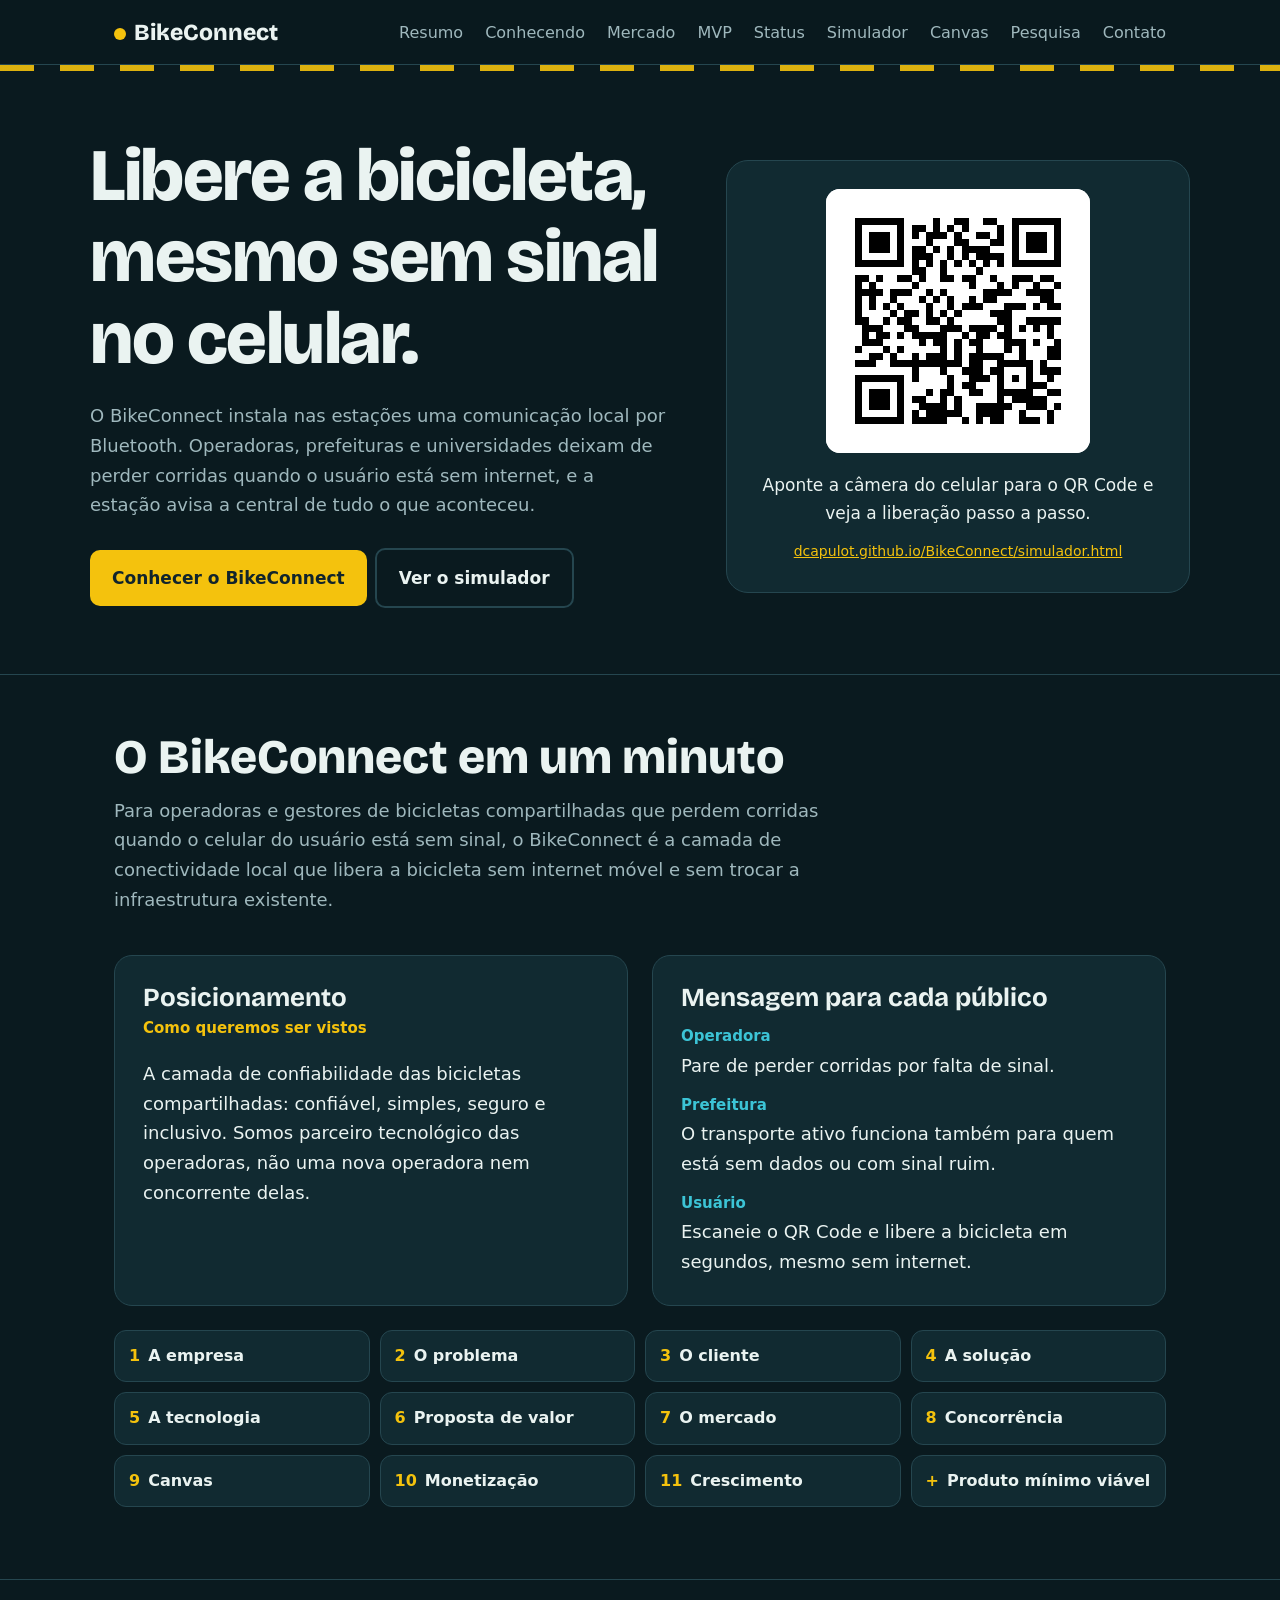
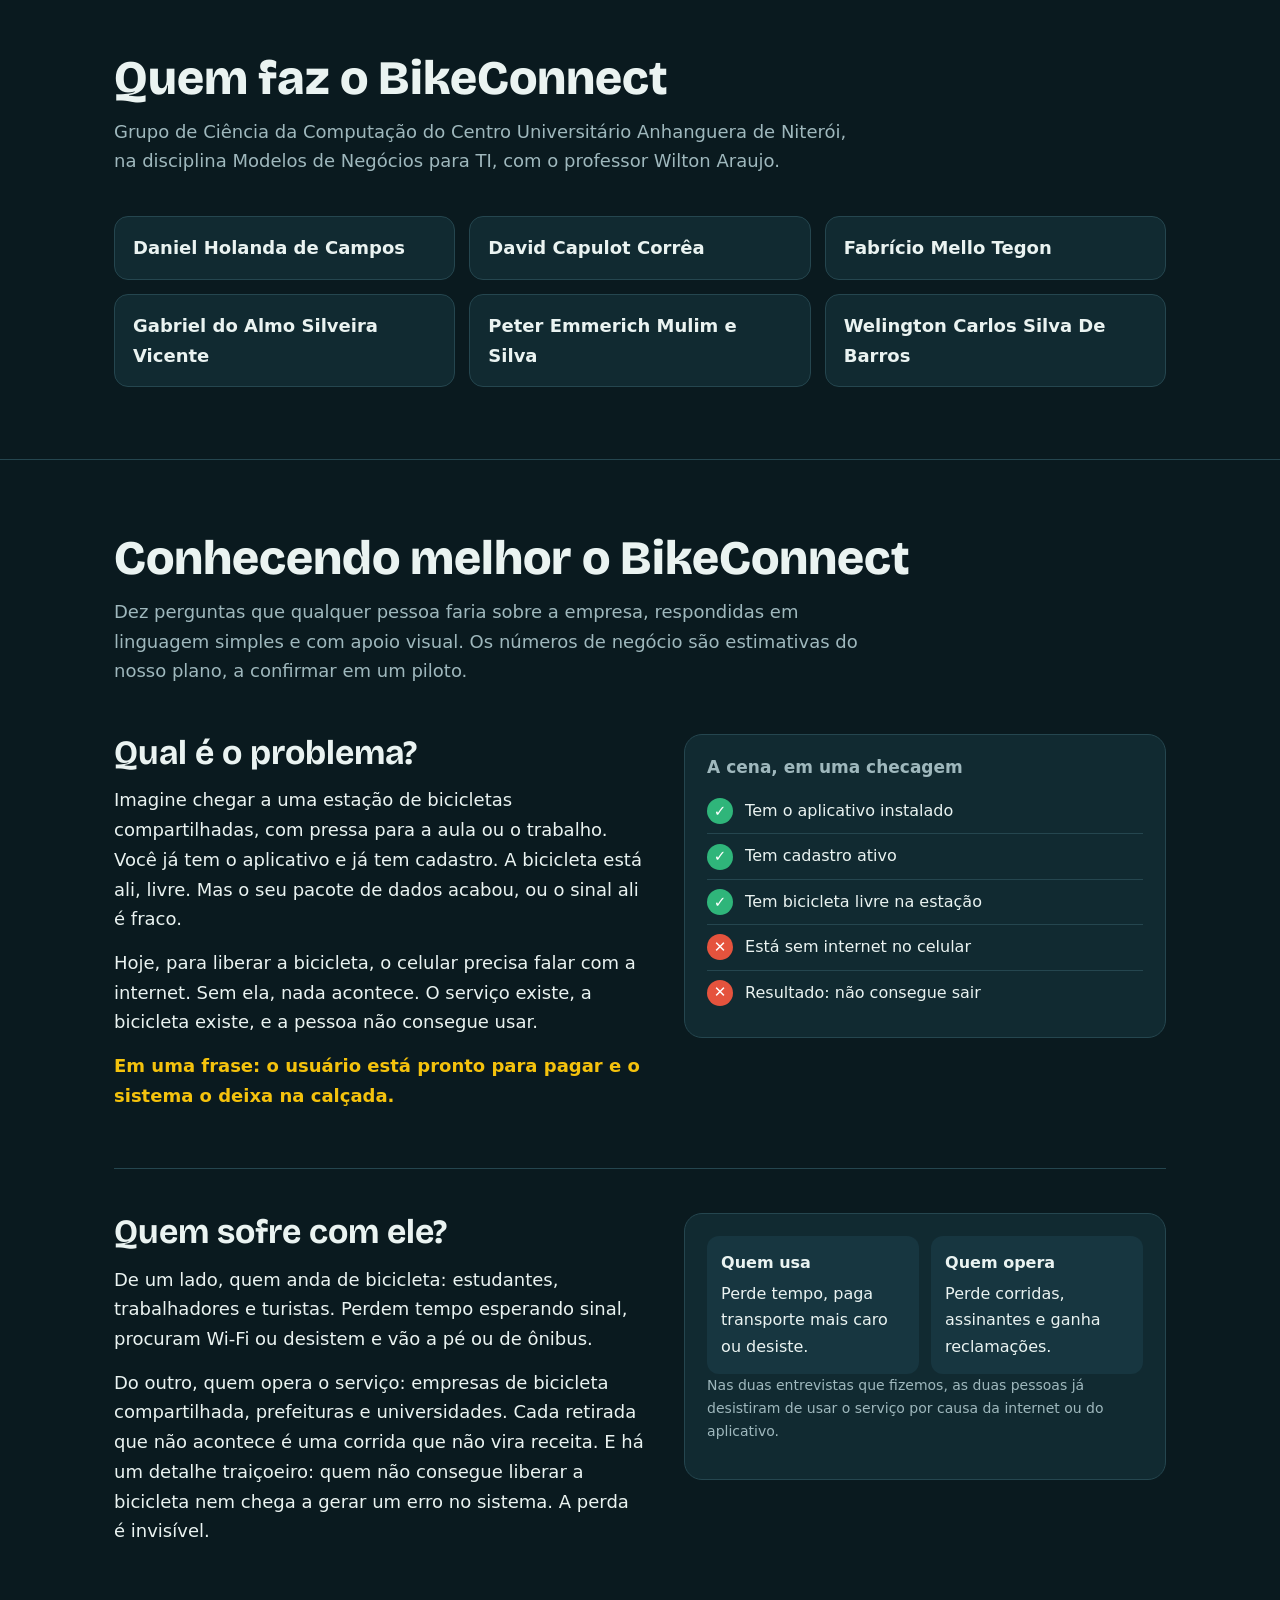
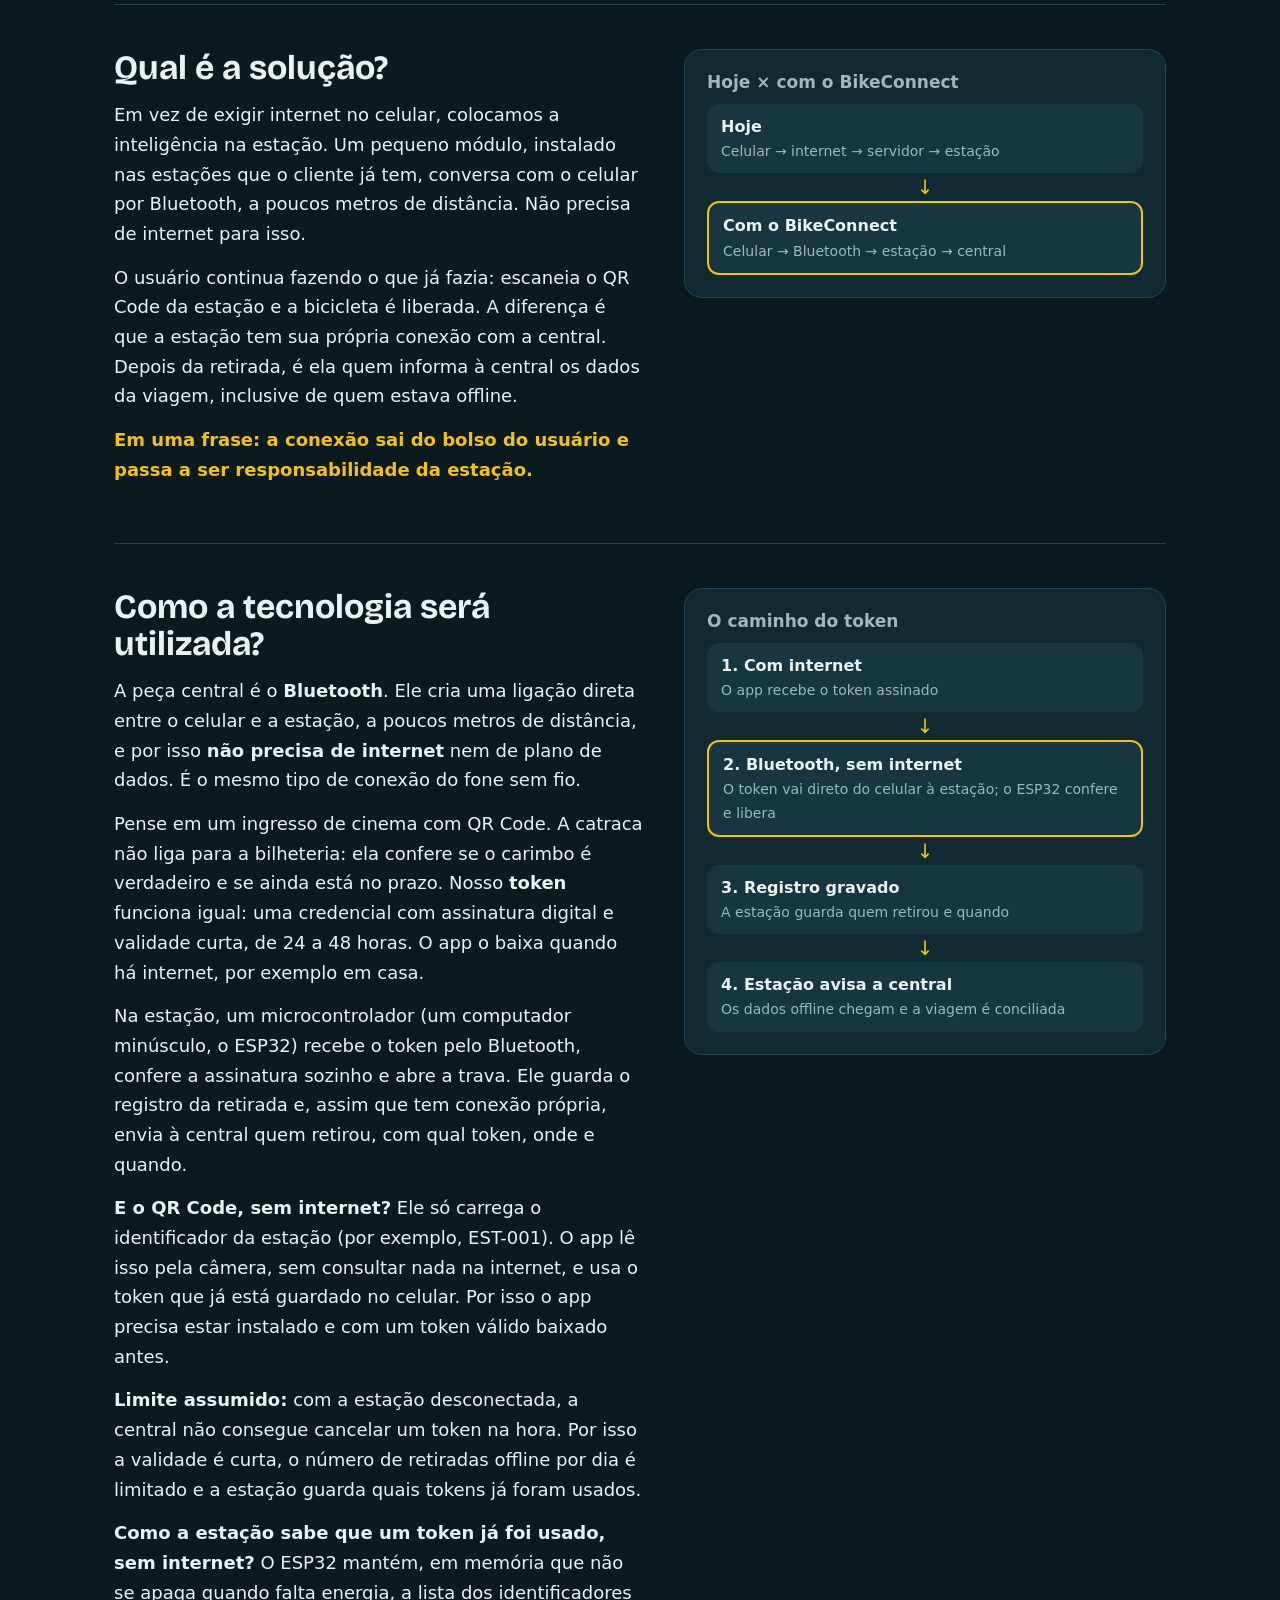
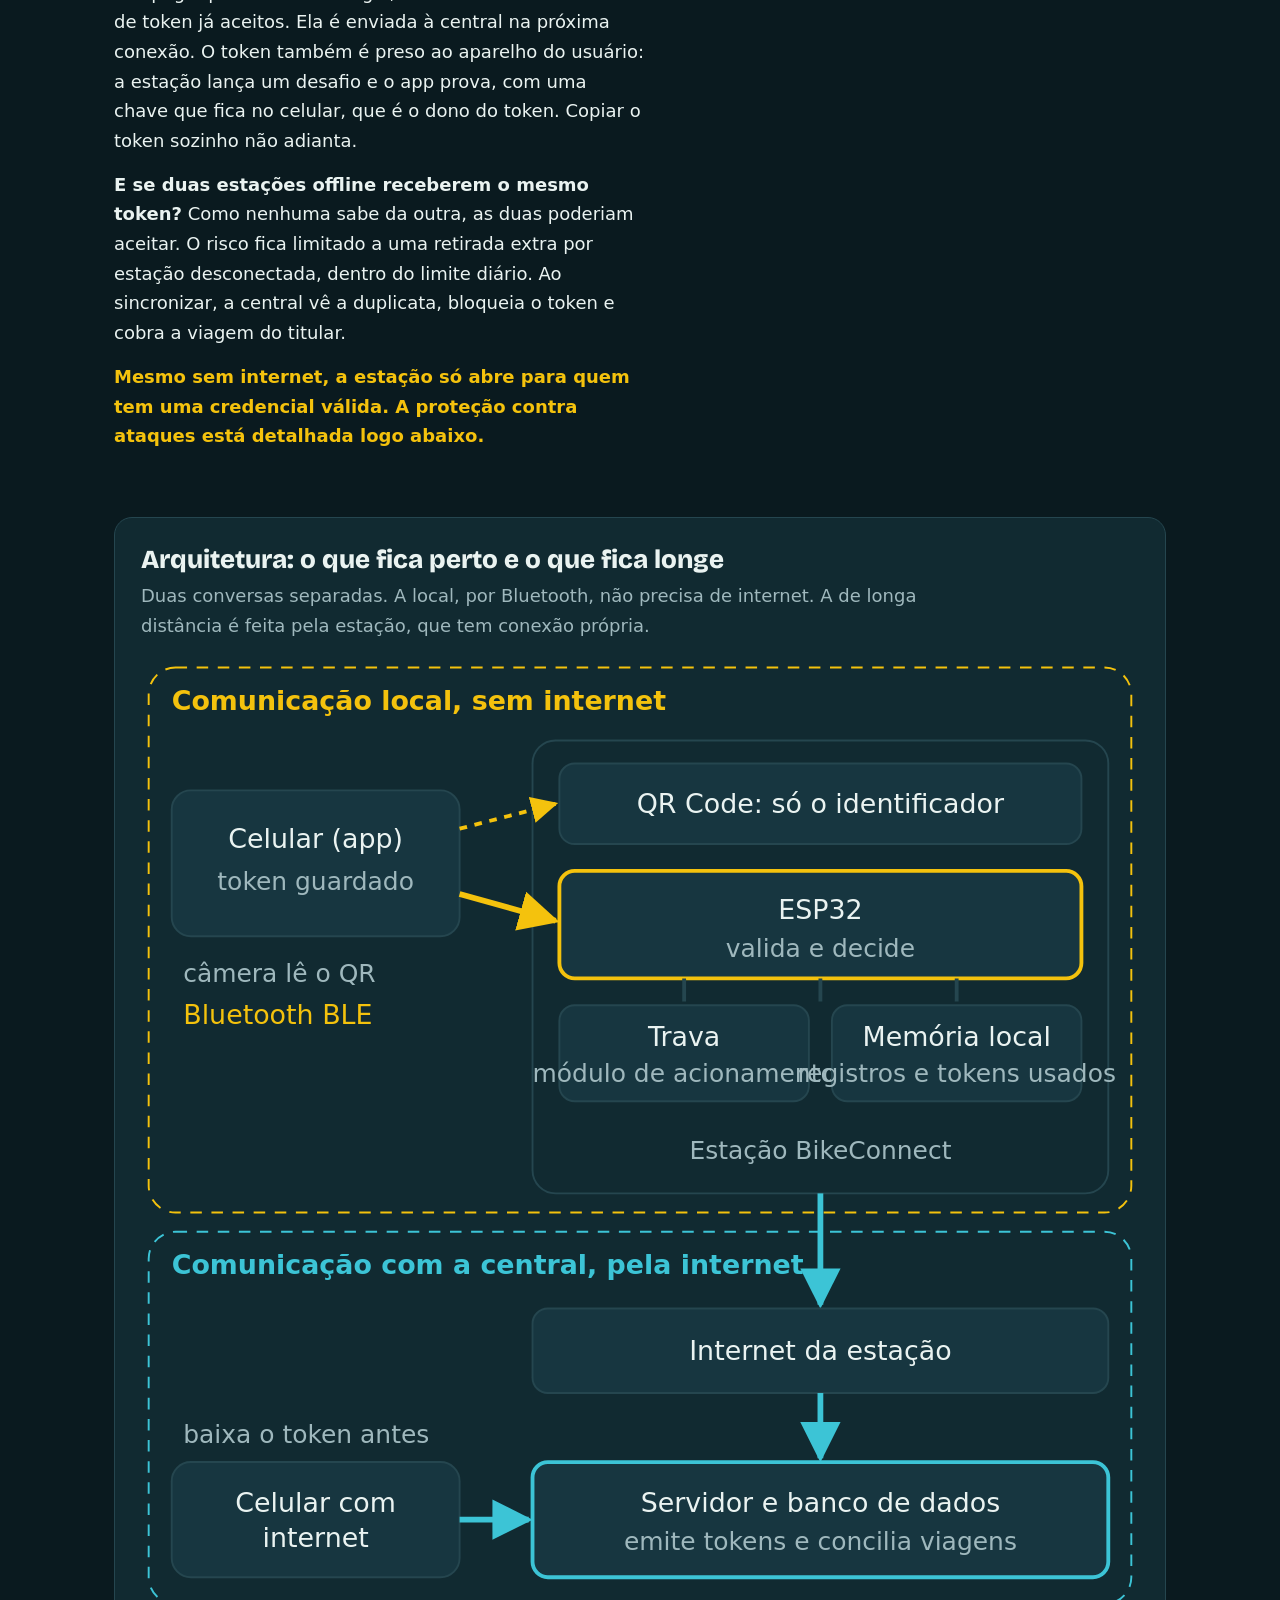
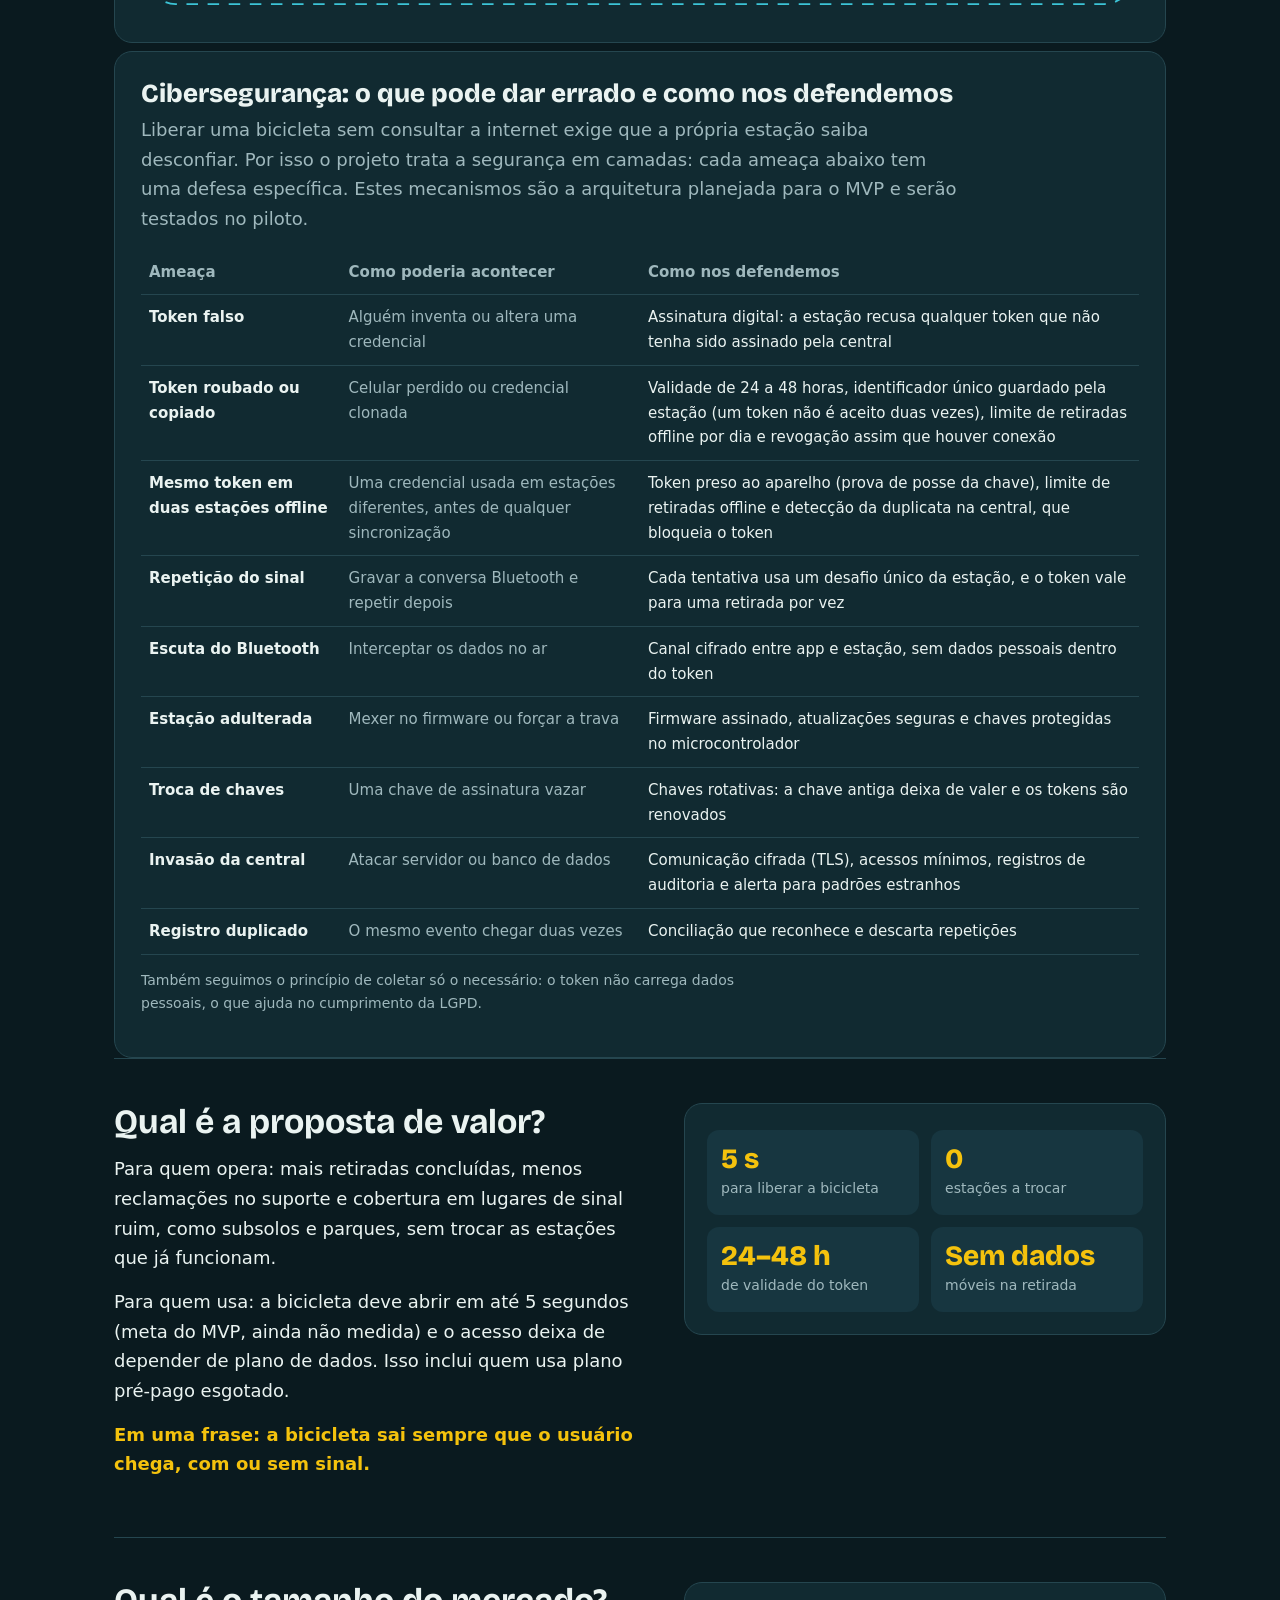
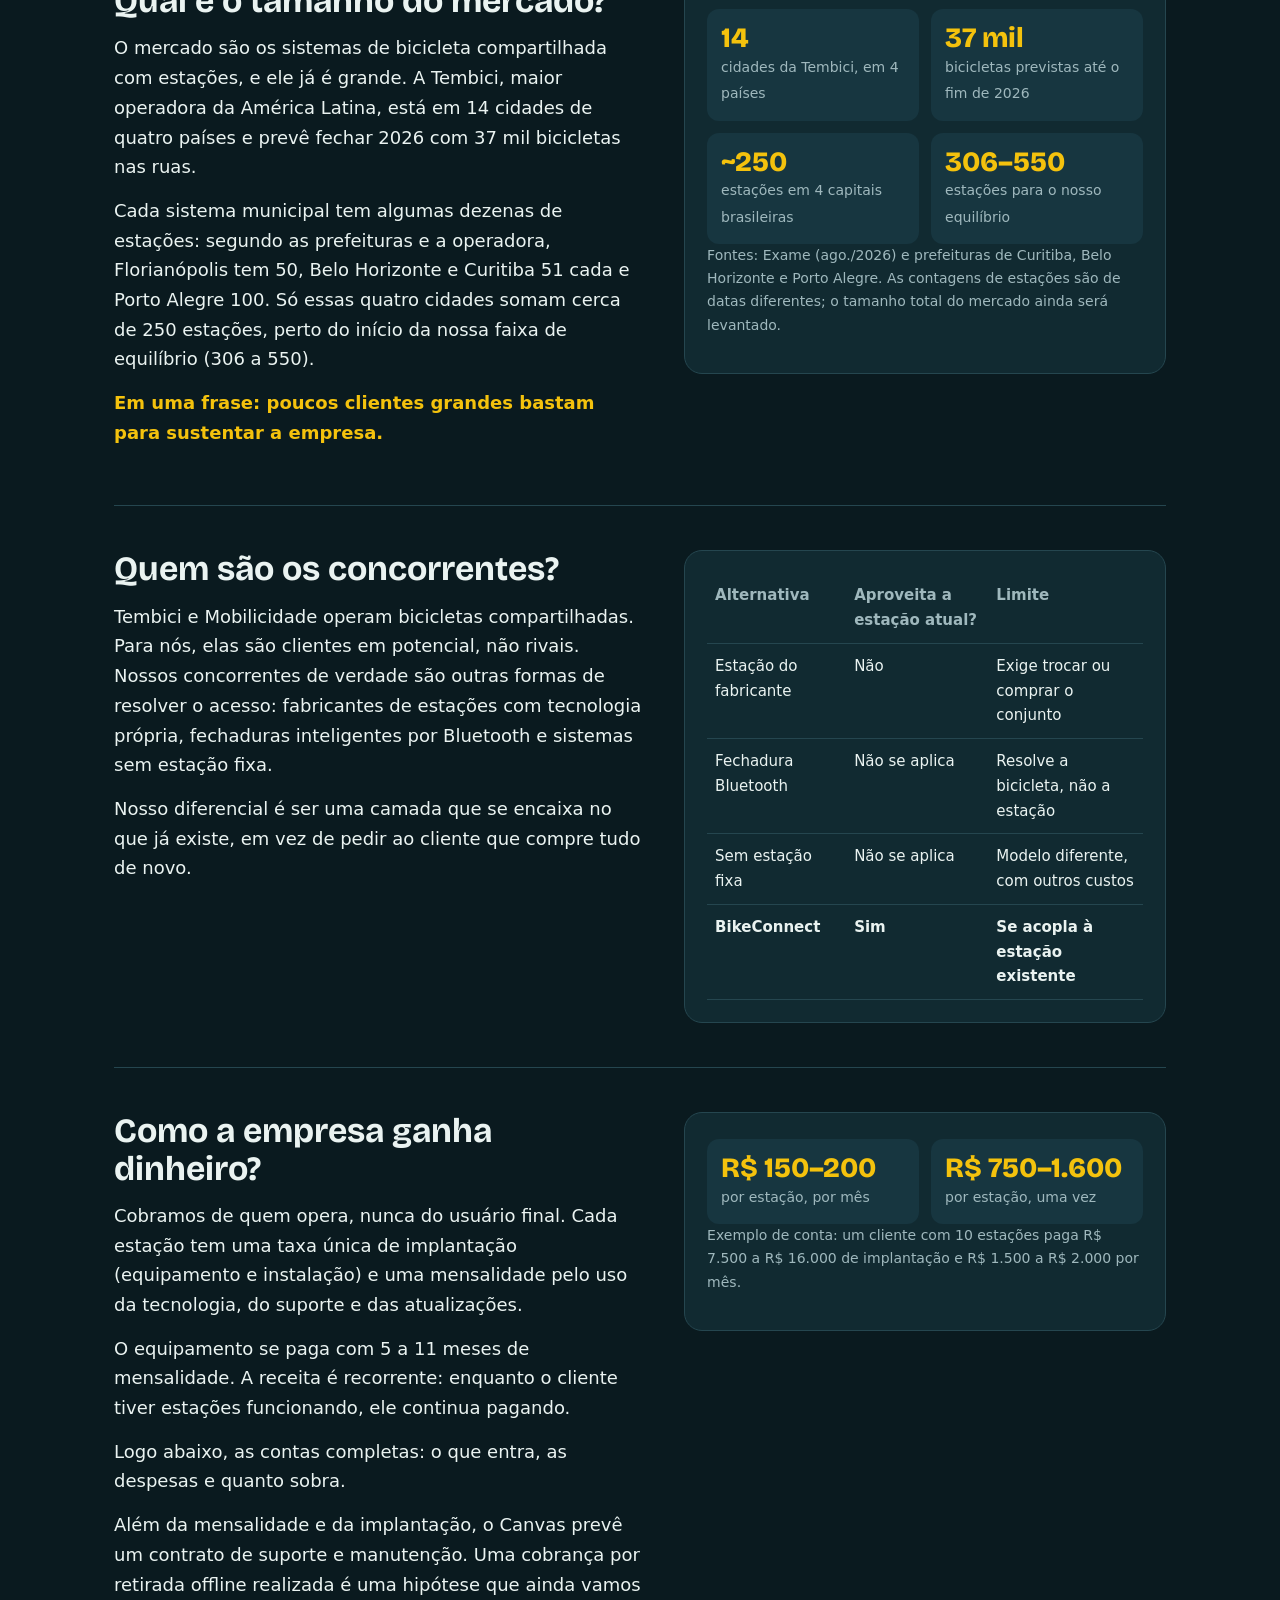
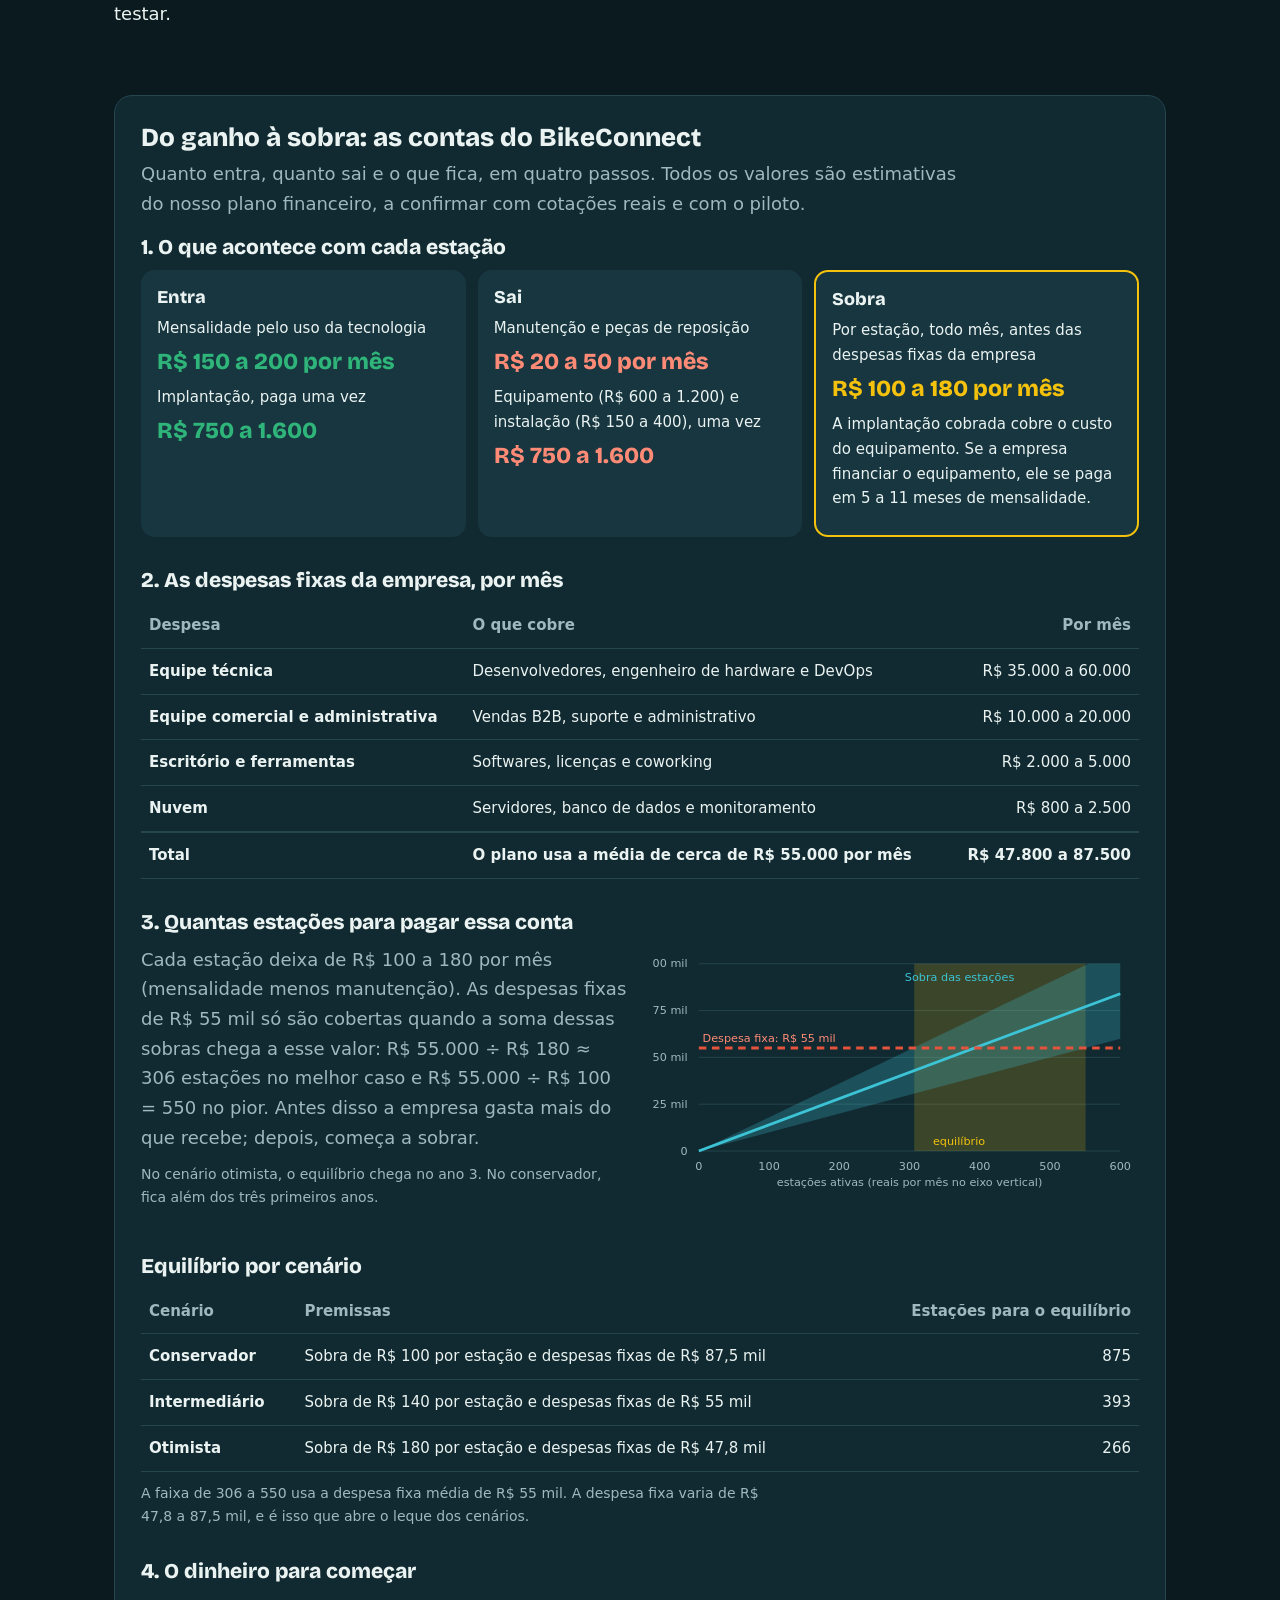
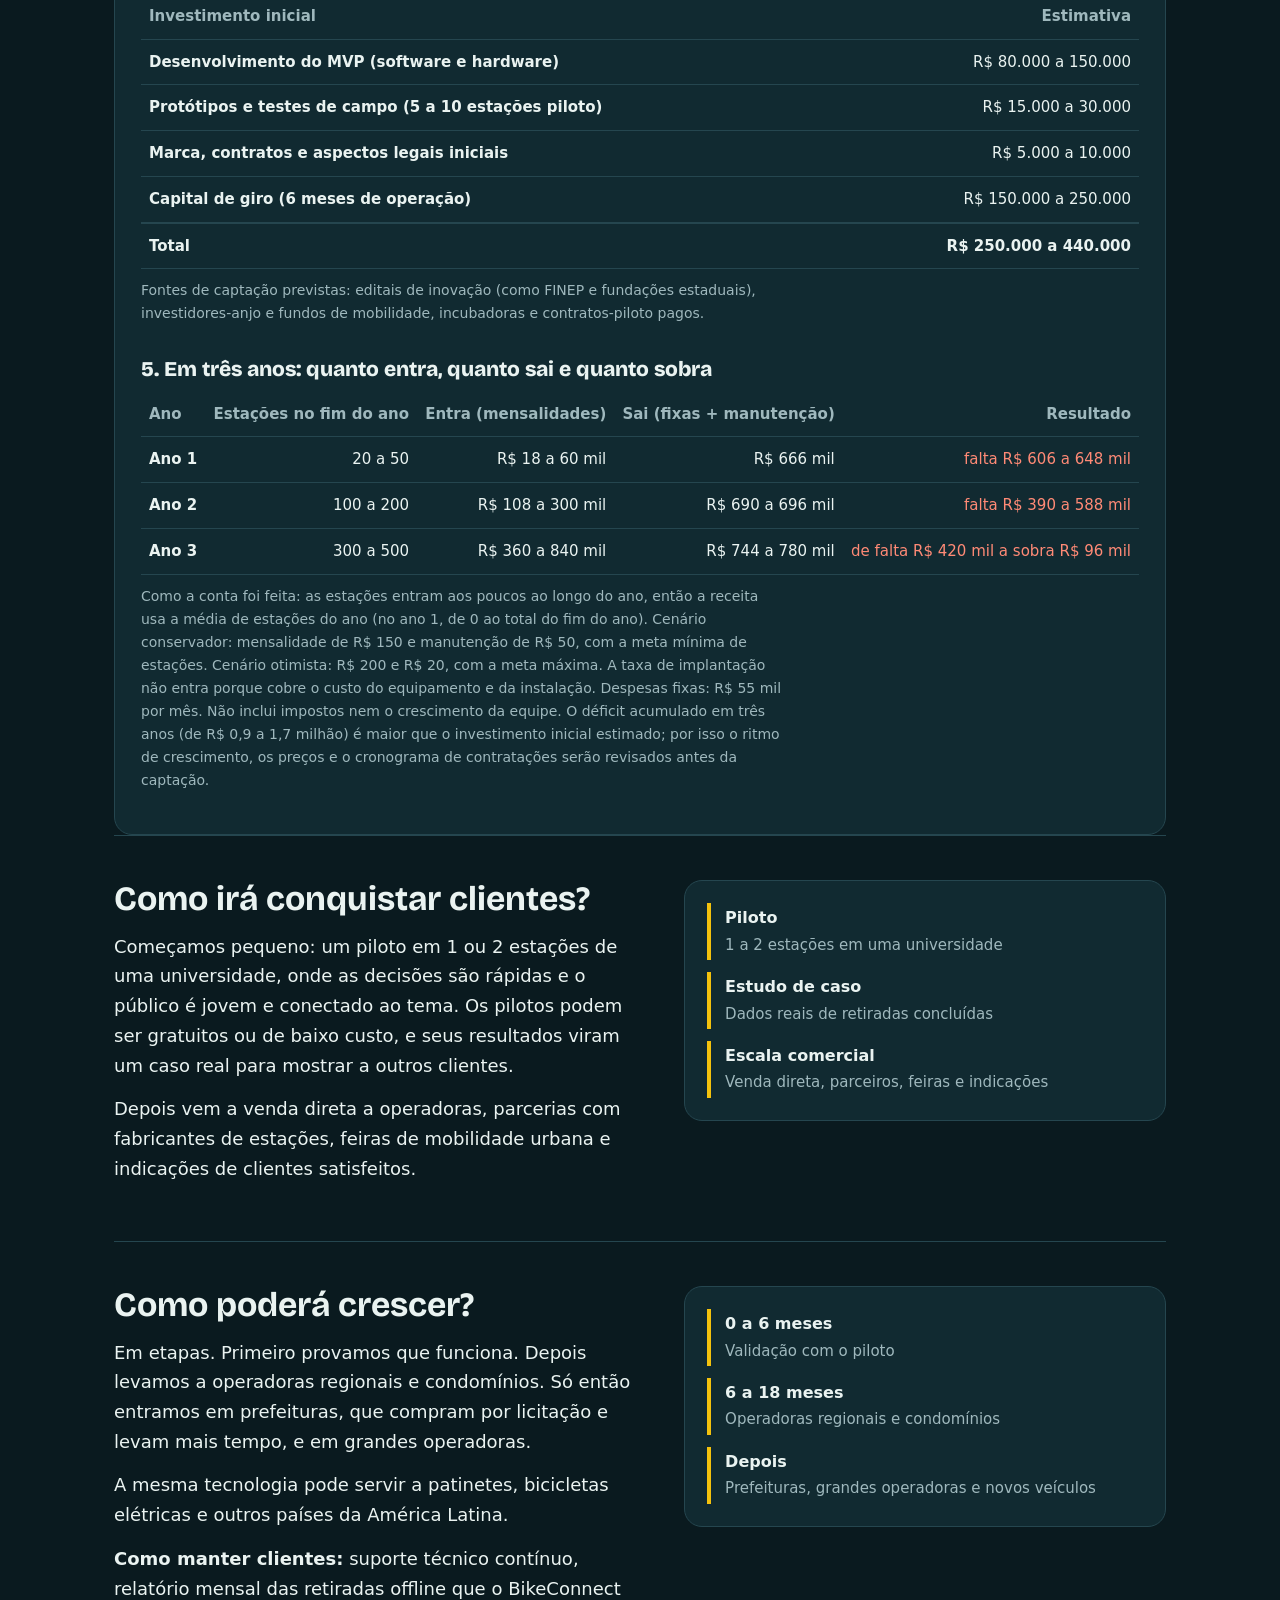
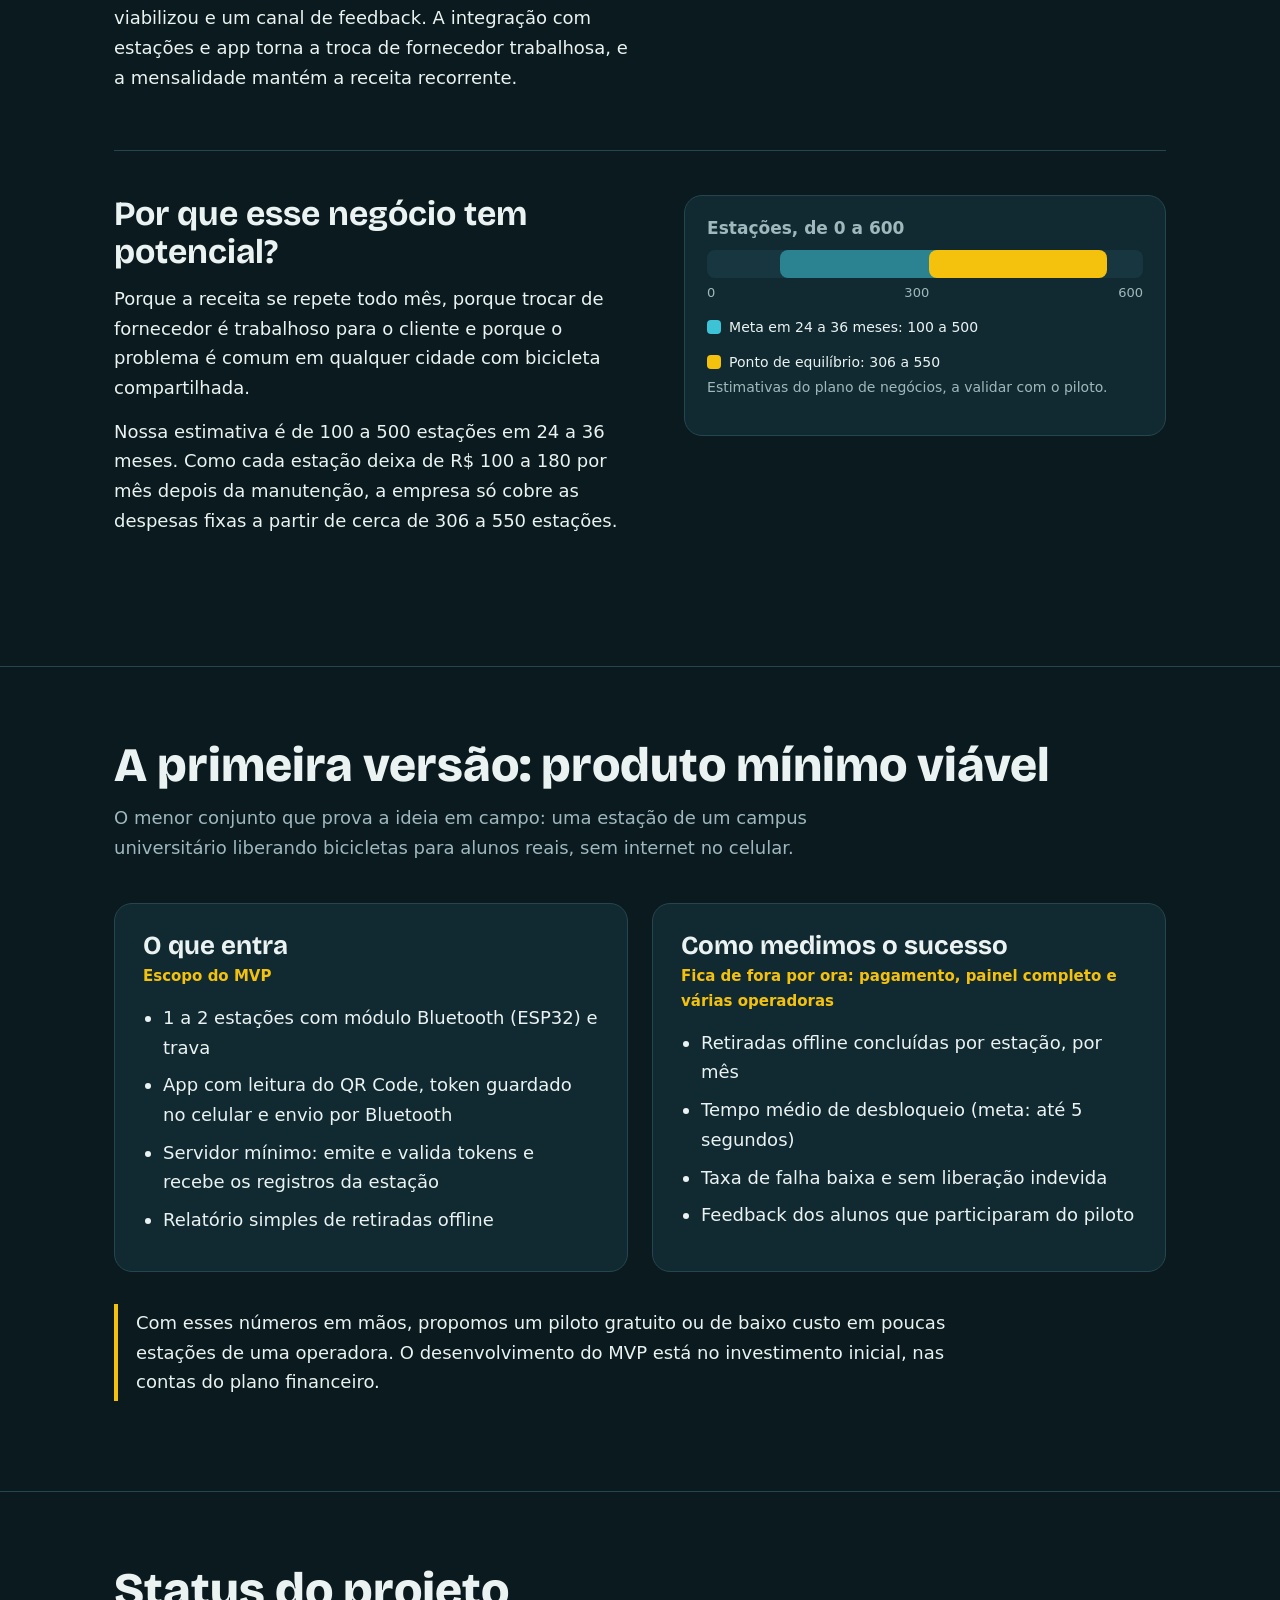
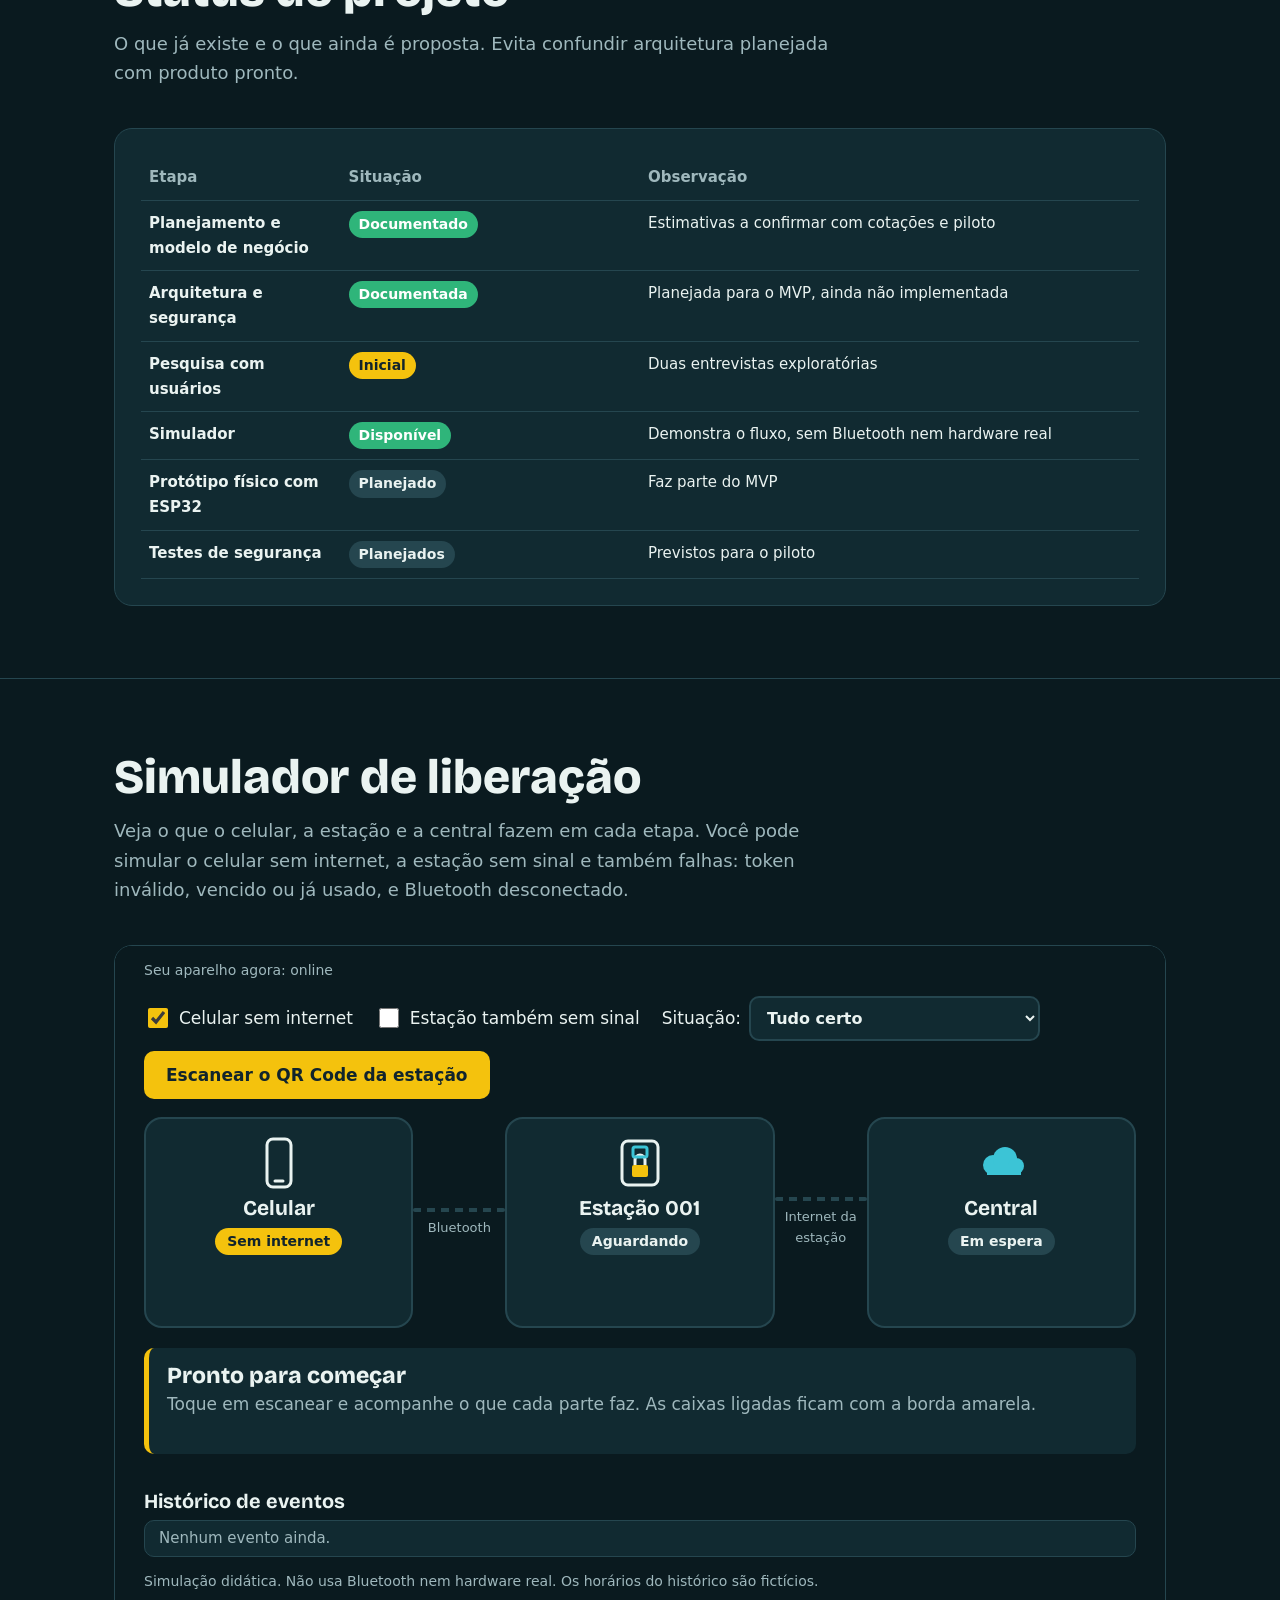
==== commit 8f23fe41: "Update index.html" ====
--- a/index.html
+++ b/index.html
@@ -75,6 +75,7 @@
 .eso{display:grid;grid-template-columns:repeat(3,1fr);gap:12px}.eso>div{border-radius:14px;padding:16px;background:var(--sf2)}
 .eso h6{margin:0 0 8px;font:800 18px "Bricolage Grotesque",sans-serif}.eso p{margin:0 0 8px;font-size:15px}.eso b{display:block;font:800 23px "Bricolage Grotesque",sans-serif;line-height:1.15}
 .eso .in b{color:var(--ok)}.eso .out b{color:#ff8a76}.eso .left{border:2px solid var(--sig)}.eso .left b{color:var(--sig)}
+.ch.arch text{fill:var(--ink);font-size:14px}.ch.arch .m{fill:var(--mute);font-size:13px}.ch.arch .z{fill:var(--sig);font-size:14px;font-weight:700}.pill{display:inline-block;padding:2px 10px;border-radius:99px;font-size:14px;font-weight:700;background:var(--line);color:var(--ink)}.pill.ok{background:var(--ok);color:#fff}.pill.wip{background:var(--sig);color:#11242c}
 .ch{width:100%;height:auto;display:block}.ch text{fill:var(--mute);font-size:12px;font-family:system-ui}.ch .ln{stroke:var(--line)}
 .fin .two2{display:grid;grid-template-columns:1fr 1fr;gap:24px}
 .src{font-size:14px;color:var(--mute);margin-top:6px}
@@ -98,7 +99,7 @@
  <div class="ir" aria-hidden="true"><svg viewBox="0 0 92 62" fill="none" stroke="#f4c20d" stroke-width="4" stroke-linecap="round" stroke-linejoin="round"><circle cx="16" cy="44" r="14"/><circle cx="76" cy="44" r="14"/><path d="M16 44L34 18h26l16 26M34 18l14 26H16M60 18l-4-10h12M30 12h14"/></svg></div>
  <p class="it">Libere a bicicleta, mesmo sem sinal no celular.</p><button type="button" id="skip">Entrar no site</button></div>
 <header><div class="wrap"><a class="logo" href="#"><i></i>BikeConnect</a>
-<nav><a href="#resumo">Resumo</a><a href="#conhecendo">Conhecendo</a><a href="#mercado">Mercado</a><a href="#mvp">MVP</a><a href="#simulador">Simulador</a><a href="#canvas">Canvas</a><a href="#pesquisa">Pesquisa</a><a href="#contato">Contato</a></nav></div></header>
+<nav><a href="#resumo">Resumo</a><a href="#conhecendo">Conhecendo</a><a href="#mercado">Mercado</a><a href="#mvp">MVP</a><a href="#status">Status</a><a href="#simulador">Simulador</a><a href="#canvas">Canvas</a><a href="#pesquisa">Pesquisa</a><a href="#contato">Contato</a></nav></div></header>
 <main>
 <div class="road" aria-hidden="true"></div>
 <div class="wrap hero">
@@ -161,6 +162,8 @@
   <p>Na estação, um microcontrolador (um computador minúsculo, o ESP32) recebe o token pelo Bluetooth, confere a assinatura sozinho e abre a trava. Ele guarda o registro da retirada e, assim que tem conexão própria, envia à central quem retirou, com qual token, onde e quando.</p>
   <p><b>E o QR Code, sem internet?</b> Ele só carrega o identificador da estação (por exemplo, EST-001). O app lê isso pela câmera, sem consultar nada na internet, e usa o token que já está guardado no celular. Por isso o app precisa estar instalado e com um token válido baixado antes.</p>
   <p><b>Limite assumido:</b> com a estação desconectada, a central não consegue cancelar um token na hora. Por isso a validade é curta, o número de retiradas offline por dia é limitado e a estação guarda quais tokens já foram usados.</p>
+  <p><b>Como a estação sabe que um token já foi usado, sem internet?</b> O ESP32 mantém, em memória que não se apaga quando falta energia, a lista dos identificadores de token já aceitos. Ela é enviada à central na próxima conexão. O token também é preso ao aparelho do usuário: a estação lança um desafio e o app prova, com uma chave que fica no celular, que é o dono do token. Copiar o token sozinho não adianta.</p>
+  <p><b>E se duas estações offline receberem o mesmo token?</b> Como nenhuma sabe da outra, as duas poderiam aceitar. O risco fica limitado a uma retirada extra por estação desconectada, dentro do limite diário. Ao sincronizar, a central vê a duplicata, bloqueia o token e cobra a viagem do titular.</p>
   <p class="k">Mesmo sem internet, a estação só abre para quem tem uma credencial válida. A proteção contra ataques está detalhada logo abaixo.</p></div>
   <div class="vis"><h4>O caminho do token</h4><div class="flow">
    <div class="nd"><b>1. Com internet</b><span>O app recebe o token assinado</span></div><div class="ar">↓</div>
@@ -168,11 +171,33 @@
    <div class="nd"><b>3. Registro gravado</b><span>A estação guarda quem retirou e quando</span></div><div class="ar">↓</div>
    <div class="nd"><b>4. Estação avisa a central</b><span>Os dados offline chegam e a viagem é conciliada</span></div></div></div>
   </article>
-  <div class="sec"><h4>Cibersegurança: o que pode dar errado e como nos defendemos</h4><p>Liberar uma bicicleta sem consultar a internet exige que a própria estação saiba desconfiar. Por isso o projeto trata a segurança em camadas: cada ameaça abaixo tem uma defesa específica. Estes mecanismos são a arquitetura planejada para o MVP e serão testados no piloto.</p><div class="tw"><table><tr><th>Ameaça</th><th>Como poderia acontecer</th><th>Como nos defendemos</th></tr><tr><td>Token falso</td><td>Alguém inventa ou altera uma credencial</td><td>Assinatura digital: a estação recusa qualquer token que não tenha sido assinado pela central</td></tr><tr><td>Token roubado ou copiado</td><td>Celular perdido ou credencial clonada</td><td>Validade de 24 a 48 horas, identificador único guardado pela estação (um token não é aceito duas vezes), limite de retiradas offline por dia e revogação assim que houver conexão</td></tr><tr><td>Repetição do sinal</td><td>Gravar a conversa Bluetooth e repetir depois</td><td>Cada tentativa usa um desafio único da estação, e o token vale para uma retirada por vez</td></tr><tr><td>Escuta do Bluetooth</td><td>Interceptar os dados no ar</td><td>Canal cifrado entre app e estação, sem dados pessoais dentro do token</td></tr><tr><td>Estação adulterada</td><td>Mexer no firmware ou forçar a trava</td><td>Firmware assinado, atualizações seguras e chaves protegidas no microcontrolador</td></tr><tr><td>Troca de chaves</td><td>Uma chave de assinatura vazar</td><td>Chaves rotativas: a chave antiga deixa de valer e os tokens são renovados</td></tr><tr><td>Invasão da central</td><td>Atacar servidor ou banco de dados</td><td>Comunicação cifrada (TLS), acessos mínimos, registros de auditoria e alerta para padrões estranhos</td></tr><tr><td>Registro duplicado</td><td>O mesmo evento chegar duas vezes</td><td>Conciliação que reconhece e descarta repetições</td></tr></table></div><p class="src" style="margin-top:14px">Também seguimos o princípio de coletar só o necessário: o token não carrega dados pessoais, o que ajuda no cumprimento da LGPD.</p></div>
+  <div class="sec" id="arquitetura"><h4>Arquitetura: o que fica perto e o que fica longe</h4><p>Duas conversas separadas. A local, por Bluetooth, não precisa de internet. A de longa distância é feita pela estação, que tem conexão própria.</p>
+  <svg class="ch arch" viewBox="0 0 520 500" role="img" aria-label="Diagrama: o app lê o QR Code e fala por Bluetooth com o ESP32 da estação, que tem memória local e módulo da trava. A estação usa a internet própria para falar com o servidor e o banco de dados. O app baixa o token do servidor quando tem internet.">
+   <defs><marker id="ah" viewBox="0 0 10 10" refX="9" refY="5" markerWidth="7" markerHeight="7" orient="auto"><path d="M0 0L10 5L0 10z" fill="#f4c20d"/></marker><marker id="ah2" viewBox="0 0 10 10" refX="9" refY="5" markerWidth="7" markerHeight="7" orient="auto"><path d="M0 0L10 5L0 10z" fill="#3cc4d6"/></marker></defs>
+   <rect x="4" y="6" width="512" height="284" rx="14" fill="none" stroke="#f4c20d" stroke-dasharray="6 5"/><text class="z" x="16" y="28">Comunicação local, sem internet</text>
+   <rect x="4" y="300" width="512" height="194" rx="14" fill="none" stroke="#3cc4d6" stroke-dasharray="6 5"/><text class="z" x="16" y="322" style="fill:#3cc4d6">Comunicação com a central, pela internet</text>
+   <rect x="16" y="70" width="150" height="76" rx="10" fill="#173640" stroke="#25464f"/><text x="91" y="100" text-anchor="middle">Celular (app)</text><text class="m" x="91" y="122" text-anchor="middle">token guardado</text>
+   <rect x="204" y="44" width="300" height="236" rx="12" fill="#112a31" stroke="#25464f"/>
+   <rect x="218" y="56" width="272" height="42" rx="8" fill="#173640" stroke="#25464f"/><text x="354" y="82" text-anchor="middle">QR Code: só o identificador</text>
+   <rect x="218" y="112" width="272" height="56" rx="8" fill="#173640" stroke="#f4c20d" stroke-width="2"/><text x="354" y="137" text-anchor="middle">ESP32</text><text class="m" x="354" y="157" text-anchor="middle">valida e decide</text>
+   <rect x="218" y="182" width="130" height="50" rx="8" fill="#173640" stroke="#25464f"/><text x="283" y="203" text-anchor="middle">Trava</text><text class="m" x="283" y="222" text-anchor="middle">módulo de acionamento</text>
+   <rect x="360" y="182" width="130" height="50" rx="8" fill="#173640" stroke="#25464f"/><text x="425" y="203" text-anchor="middle">Memória local</text><text class="m" x="425" y="222" text-anchor="middle">registros e tokens usados</text>
+   <text class="m" x="354" y="262" text-anchor="middle">Estação BikeConnect</text>
+   <path d="M166 90L216 77" stroke="#f4c20d" stroke-width="2" stroke-dasharray="4 4" fill="none" marker-end="url(#ah)"/><text class="m" x="22" y="170">câmera lê o QR</text>
+   <path d="M166 124L216 138" stroke="#f4c20d" stroke-width="3" fill="none" marker-end="url(#ah)"/><text x="22" y="192" style="fill:#f4c20d">Bluetooth BLE</text>
+   <path d="M354 168V180M283 168V180M425 168V180" stroke="#25464f" stroke-width="2"/>
+   <path d="M354 280V338" stroke="#3cc4d6" stroke-width="3" fill="none" marker-end="url(#ah2)"/>
+   <rect x="204" y="340" width="300" height="44" rx="8" fill="#173640" stroke="#25464f"/><text x="354" y="367" text-anchor="middle">Internet da estação</text>
+   <path d="M354 384V418" stroke="#3cc4d6" stroke-width="3" fill="none" marker-end="url(#ah2)"/>
+   <rect x="204" y="420" width="300" height="60" rx="8" fill="#173640" stroke="#3cc4d6" stroke-width="2"/><text x="354" y="446" text-anchor="middle">Servidor e banco de dados</text><text class="m" x="354" y="466" text-anchor="middle">emite tokens e concilia viagens</text>
+   <rect x="16" y="420" width="150" height="60" rx="10" fill="#173640" stroke="#25464f"/><text x="91" y="446" text-anchor="middle">Celular com</text><text x="91" y="464" text-anchor="middle">internet</text>
+   <path d="M166 450L202 450" stroke="#3cc4d6" stroke-width="3" fill="none" marker-end="url(#ah2)"/><text class="m" x="22" y="410">baixa o token antes</text>
+  </svg></div>
+  <div class="sec"><h4>Cibersegurança: o que pode dar errado e como nos defendemos</h4><p>Liberar uma bicicleta sem consultar a internet exige que a própria estação saiba desconfiar. Por isso o projeto trata a segurança em camadas: cada ameaça abaixo tem uma defesa específica. Estes mecanismos são a arquitetura planejada para o MVP e serão testados no piloto.</p><div class="tw"><table><tr><th>Ameaça</th><th>Como poderia acontecer</th><th>Como nos defendemos</th></tr><tr><td>Token falso</td><td>Alguém inventa ou altera uma credencial</td><td>Assinatura digital: a estação recusa qualquer token que não tenha sido assinado pela central</td></tr><tr><td>Token roubado ou copiado</td><td>Celular perdido ou credencial clonada</td><td>Validade de 24 a 48 horas, identificador único guardado pela estação (um token não é aceito duas vezes), limite de retiradas offline por dia e revogação assim que houver conexão</td></tr><tr><td>Mesmo token em duas estações offline</td><td>Uma credencial usada em estações diferentes, antes de qualquer sincronização</td><td>Token preso ao aparelho (prova de posse da chave), limite de retiradas offline e detecção da duplicata na central, que bloqueia o token</td></tr><tr><td>Repetição do sinal</td><td>Gravar a conversa Bluetooth e repetir depois</td><td>Cada tentativa usa um desafio único da estação, e o token vale para uma retirada por vez</td></tr><tr><td>Escuta do Bluetooth</td><td>Interceptar os dados no ar</td><td>Canal cifrado entre app e estação, sem dados pessoais dentro do token</td></tr><tr><td>Estação adulterada</td><td>Mexer no firmware ou forçar a trava</td><td>Firmware assinado, atualizações seguras e chaves protegidas no microcontrolador</td></tr><tr><td>Troca de chaves</td><td>Uma chave de assinatura vazar</td><td>Chaves rotativas: a chave antiga deixa de valer e os tokens são renovados</td></tr><tr><td>Invasão da central</td><td>Atacar servidor ou banco de dados</td><td>Comunicação cifrada (TLS), acessos mínimos, registros de auditoria e alerta para padrões estranhos</td></tr><tr><td>Registro duplicado</td><td>O mesmo evento chegar duas vezes</td><td>Conciliação que reconhece e descarta repetições</td></tr></table></div><p class="src" style="margin-top:14px">Também seguimos o princípio de coletar só o necessário: o token não carrega dados pessoais, o que ajuda no cumprimento da LGPD.</p></div>
 
  <article class="q" id="valor"><div><h3>Qual é a proposta de valor?</h3>
   <p>Para quem opera: mais retiradas concluídas, menos reclamações no suporte e cobertura em lugares de sinal ruim, como subsolos e parques, sem trocar as estações que já funcionam.</p>
-  <p>Para quem usa: a bicicleta abre em até 5 segundos e o acesso deixa de depender de plano de dados. Isso inclui quem usa plano pré-pago esgotado.</p>
+  <p>Para quem usa: a bicicleta deve abrir em até 5 segundos (meta do MVP, ainda não medida) e o acesso deixa de depender de plano de dados. Isso inclui quem usa plano pré-pago esgotado.</p>
   <p class="k">Em uma frase: a bicicleta sai sempre que o usuário chega, com ou sem sinal.</p></div>
   <div class="vis"><div class="big"><div><b>5 s</b><span>para liberar a bicicleta</span></div><div><b>0</b><span>estações a trocar</span></div><div><b>24–48 h</b><span>de validade do token</span></div><div><b>Sem dados</b><span>móveis na retirada</span></div></div></div></article>
 
@@ -186,11 +211,11 @@
  <article class="q" id="concorrentes"><div><h3>Quem são os concorrentes?</h3>
   <p>Tembici e Mobilicidade operam bicicletas compartilhadas. Para nós, elas são clientes em potencial, não rivais. Nossos concorrentes de verdade são outras formas de resolver o acesso: fabricantes de estações com tecnologia própria, fechaduras inteligentes por Bluetooth e sistemas sem estação fixa.</p>
   <p>Nosso diferencial é ser uma camada que se encaixa no que já existe, em vez de pedir ao cliente que compre tudo de novo.</p></div>
-  <div class="vis"><table><tr><th>Alternativa</th><th>Limite</th></tr>
-   <tr><td>Estação do fabricante</td><td>Exige trocar ou comprar o conjunto</td></tr>
-   <tr><td>Fechadura Bluetooth</td><td>Resolve a bicicleta, não a estação</td></tr>
-   <tr><td>Sem estação fixa</td><td>Modelo diferente, com outros custos</td></tr>
-   <tr><td><b>BikeConnect</b></td><td><b>Se acopla à estação existente</b></td></tr></table></div></article>
+  <div class="vis"><table><tr><th>Alternativa</th><th>Aproveita a estação atual?</th><th>Limite</th></tr>
+   <tr><td>Estação do fabricante</td><td>Não</td><td>Exige trocar ou comprar o conjunto</td></tr>
+   <tr><td>Fechadura Bluetooth</td><td>Não se aplica</td><td>Resolve a bicicleta, não a estação</td></tr>
+   <tr><td>Sem estação fixa</td><td>Não se aplica</td><td>Modelo diferente, com outros custos</td></tr>
+   <tr><td><b>BikeConnect</b></td><td><b>Sim</b></td><td><b>Se acopla à estação existente</b></td></tr></table></div></article>
 
  <article class="q" id="monetizacao"><div><h3>Como a empresa ganha dinheiro?</h3>
   <p>Cobramos de quem opera, nunca do usuário final. Cada estação tem uma taxa única de implantação (equipamento e instalação) e uma mensalidade pelo uso da tecnologia, do suporte e das atualizações.</p>
@@ -221,6 +246,12 @@
     <text x="54" y="104" style="fill:#ff8a76">Despesa fixa: R$ 55 mil</text><text x="270" y="38" style="fill:#3cc4d6">Sobra das estações</text><text x="300" y="214" style="fill:#f4c20d">equilíbrio</text>
     <text x="38" y="224" text-anchor="end">0</text><text x="38" y="174" text-anchor="end">25 mil</text><text x="38" y="124" text-anchor="end">50 mil</text><text x="38" y="74" text-anchor="end">75 mil</text><text x="38" y="24" text-anchor="end">100 mil</text>
     <text x="50" y="240" text-anchor="middle">0</text><text x="125" y="240" text-anchor="middle">100</text><text x="200" y="240" text-anchor="middle">200</text><text x="275" y="240" text-anchor="middle">300</text><text x="350" y="240" text-anchor="middle">400</text><text x="425" y="240" text-anchor="middle">500</text><text x="500" y="240" text-anchor="middle">600</text><text x="275" y="257" text-anchor="middle">estações ativas (reais por mês no eixo vertical)</text></svg></div>
+  <h5>Equilíbrio por cenário</h5>
+  <div class="tw"><table><tr><th>Cenário</th><th>Premissas</th><th class="n">Estações para o equilíbrio</th></tr>
+   <tr><td>Conservador</td><td>Sobra de R$ 100 por estação e despesas fixas de R$ 87,5 mil</td><td class="n">875</td></tr>
+   <tr><td>Intermediário</td><td>Sobra de R$ 140 por estação e despesas fixas de R$ 55 mil</td><td class="n">393</td></tr>
+   <tr><td>Otimista</td><td>Sobra de R$ 180 por estação e despesas fixas de R$ 47,8 mil</td><td class="n">266</td></tr></table></div>
+  <p class="src" style="margin-top:10px">A faixa de 306 a 550 usa a despesa fixa média de R$ 55 mil. A despesa fixa varia de R$ 47,8 a 87,5 mil, e é isso que abre o leque dos cenários.</p>
   <h5>4. O dinheiro para começar</h5>
   <div class="tw"><table><tr><th>Investimento inicial</th><th class="n">Estimativa</th></tr>
    <tr><td>Desenvolvimento do MVP (software e hardware)</td><td class="n">R$ 80.000 a 150.000</td></tr>
@@ -266,6 +297,18 @@
   <div class="card"><h3>Como medimos o sucesso</h3><p class="tag">Fica de fora por ora: pagamento, painel completo e várias operadoras</p><ul><li>Retiradas offline concluídas por estação, por mês</li><li>Tempo médio de desbloqueio (meta: até 5 segundos)</li><li>Taxa de falha baixa e sem liberação indevida</li><li>Feedback dos alunos que participaram do piloto</li></ul></div>
  </div>
  <p class="note">Com esses números em mãos, propomos um piloto gratuito ou de baixo custo em poucas estações de uma operadora. O desenvolvimento do MVP está no investimento inicial, nas contas do plano financeiro.</p>
+</div></section>
+
+<section id="status"><div class="wrap">
+ <h2>Status do projeto</h2>
+ <p class="lead">O que já existe e o que ainda é proposta. Evita confundir arquitetura planejada com produto pronto.</p>
+ <div class="sec"><div class="tw"><table><tr><th>Etapa</th><th>Situação</th><th>Observação</th></tr>
+  <tr><td>Planejamento e modelo de negócio</td><td><span class="pill ok">Documentado</span></td><td>Estimativas a confirmar com cotações e piloto</td></tr>
+  <tr><td>Arquitetura e segurança</td><td><span class="pill ok">Documentada</span></td><td>Planejada para o MVP, ainda não implementada</td></tr>
+  <tr><td>Pesquisa com usuários</td><td><span class="pill wip">Inicial</span></td><td>Duas entrevistas exploratórias</td></tr>
+  <tr><td>Simulador</td><td><span class="pill ok">Disponível</span></td><td>Demonstra o fluxo, sem Bluetooth nem hardware real</td></tr>
+  <tr><td>Protótipo físico com ESP32</td><td><span class="pill">Planejado</span></td><td>Faz parte do MVP</td></tr>
+  <tr><td>Testes de segurança</td><td><span class="pill">Planejados</span></td><td>Previstos para o piloto</td></tr></table></div></div>
 </div></section>
 
 <section id="simulador"><div class="wrap">
@@ -309,7 +352,7 @@
    <dt>Pagaria?</dt><dd>Sim: de R$ 6 a R$ 10.</dd>
    <dt>Sugestão</dt><dd>Cadastro e recarga em pontos pela cidade, que gerem um código de uso. Ampliar o acesso a quem não tem familiaridade com aplicativos.</dd></dl></div>
  </div>
- <p class="note"><b>Em comum:</b> os dois já desistiram de usar o serviço, os dois usariam uma alternativa sem internet e os dois sugeriram um código temporário. É uma amostra inicial, e vamos ampliá-la antes do piloto.</p>
+ <p class="note"><b>Em comum:</b> os dois já desistiram de usar o serviço, os dois usariam uma alternativa sem internet e os dois sugeriram um código temporário. São apenas duas entrevistas, uma amostra exploratória sem valor estatístico: servem para entender o problema, não para provar a demanda. Vamos ampliá-las antes do piloto.</p>
 </div></section>
 
 <section id="contato"><div class="wrap">
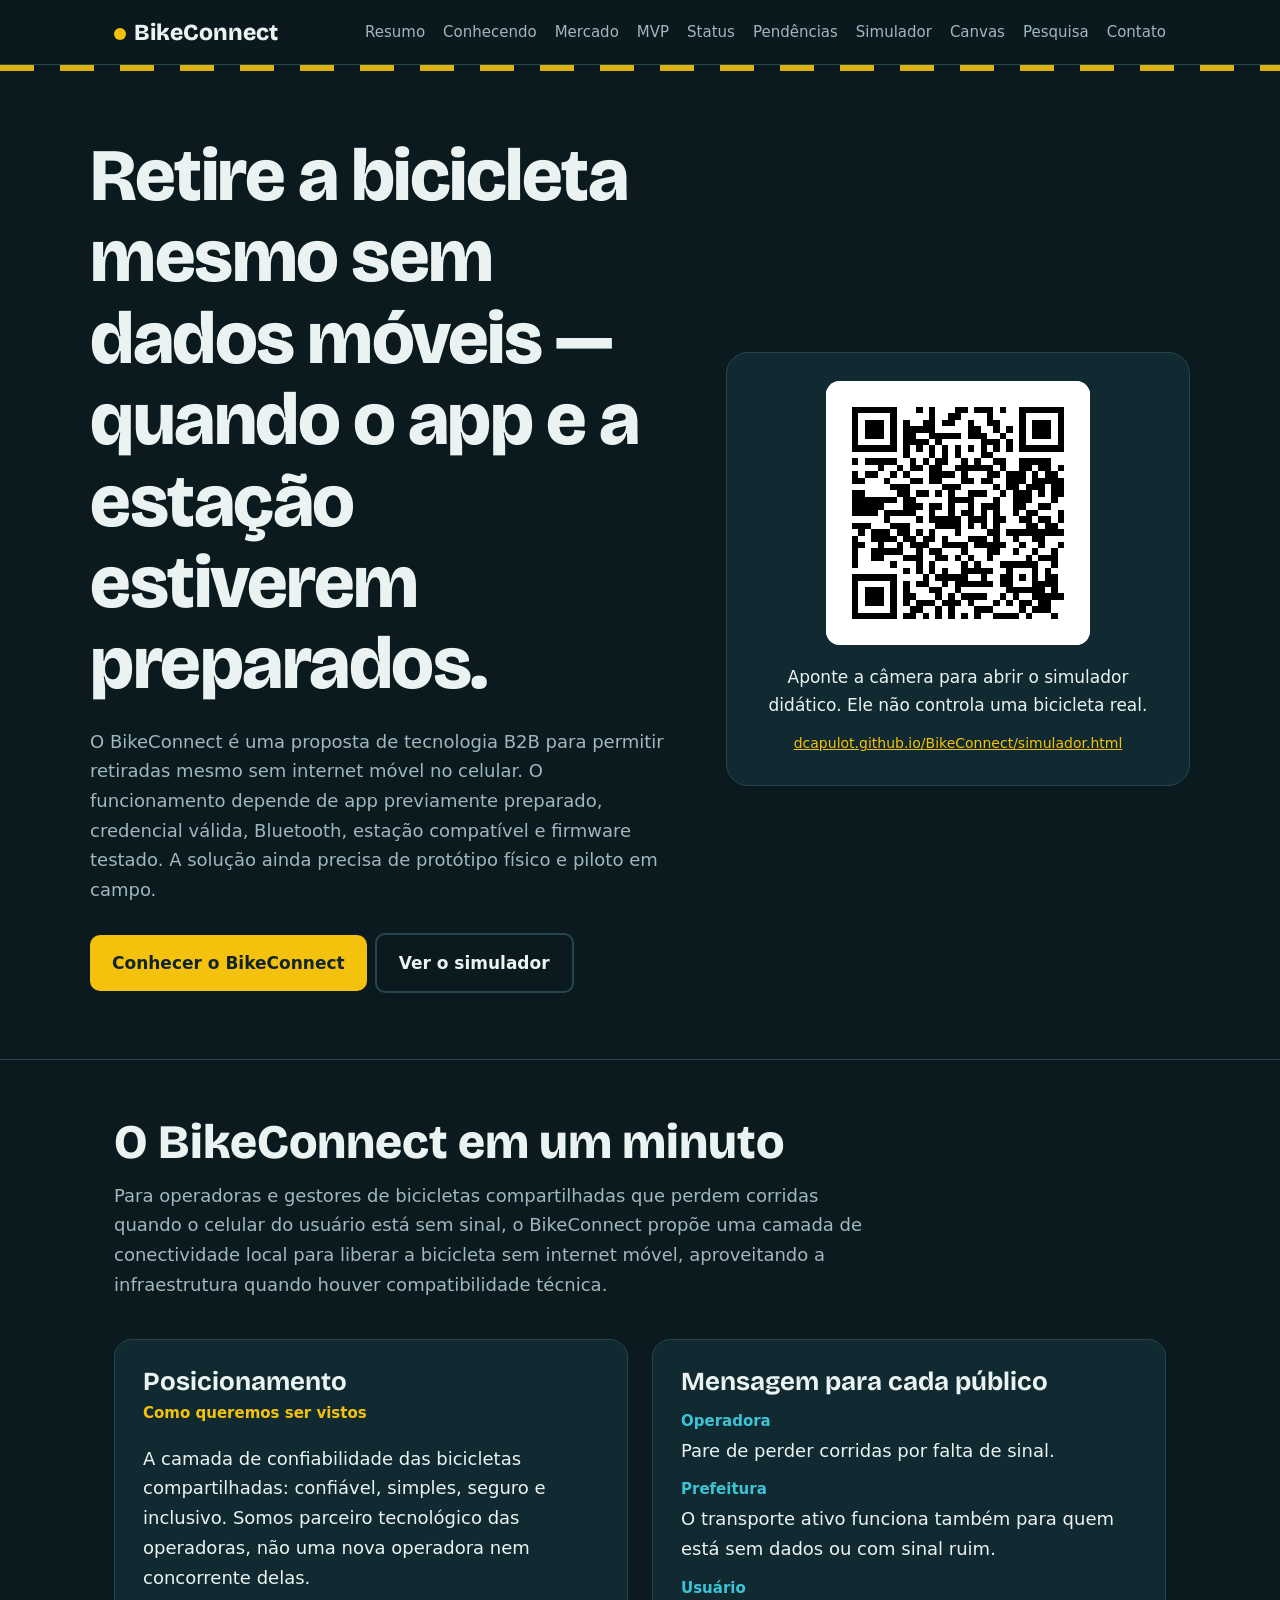
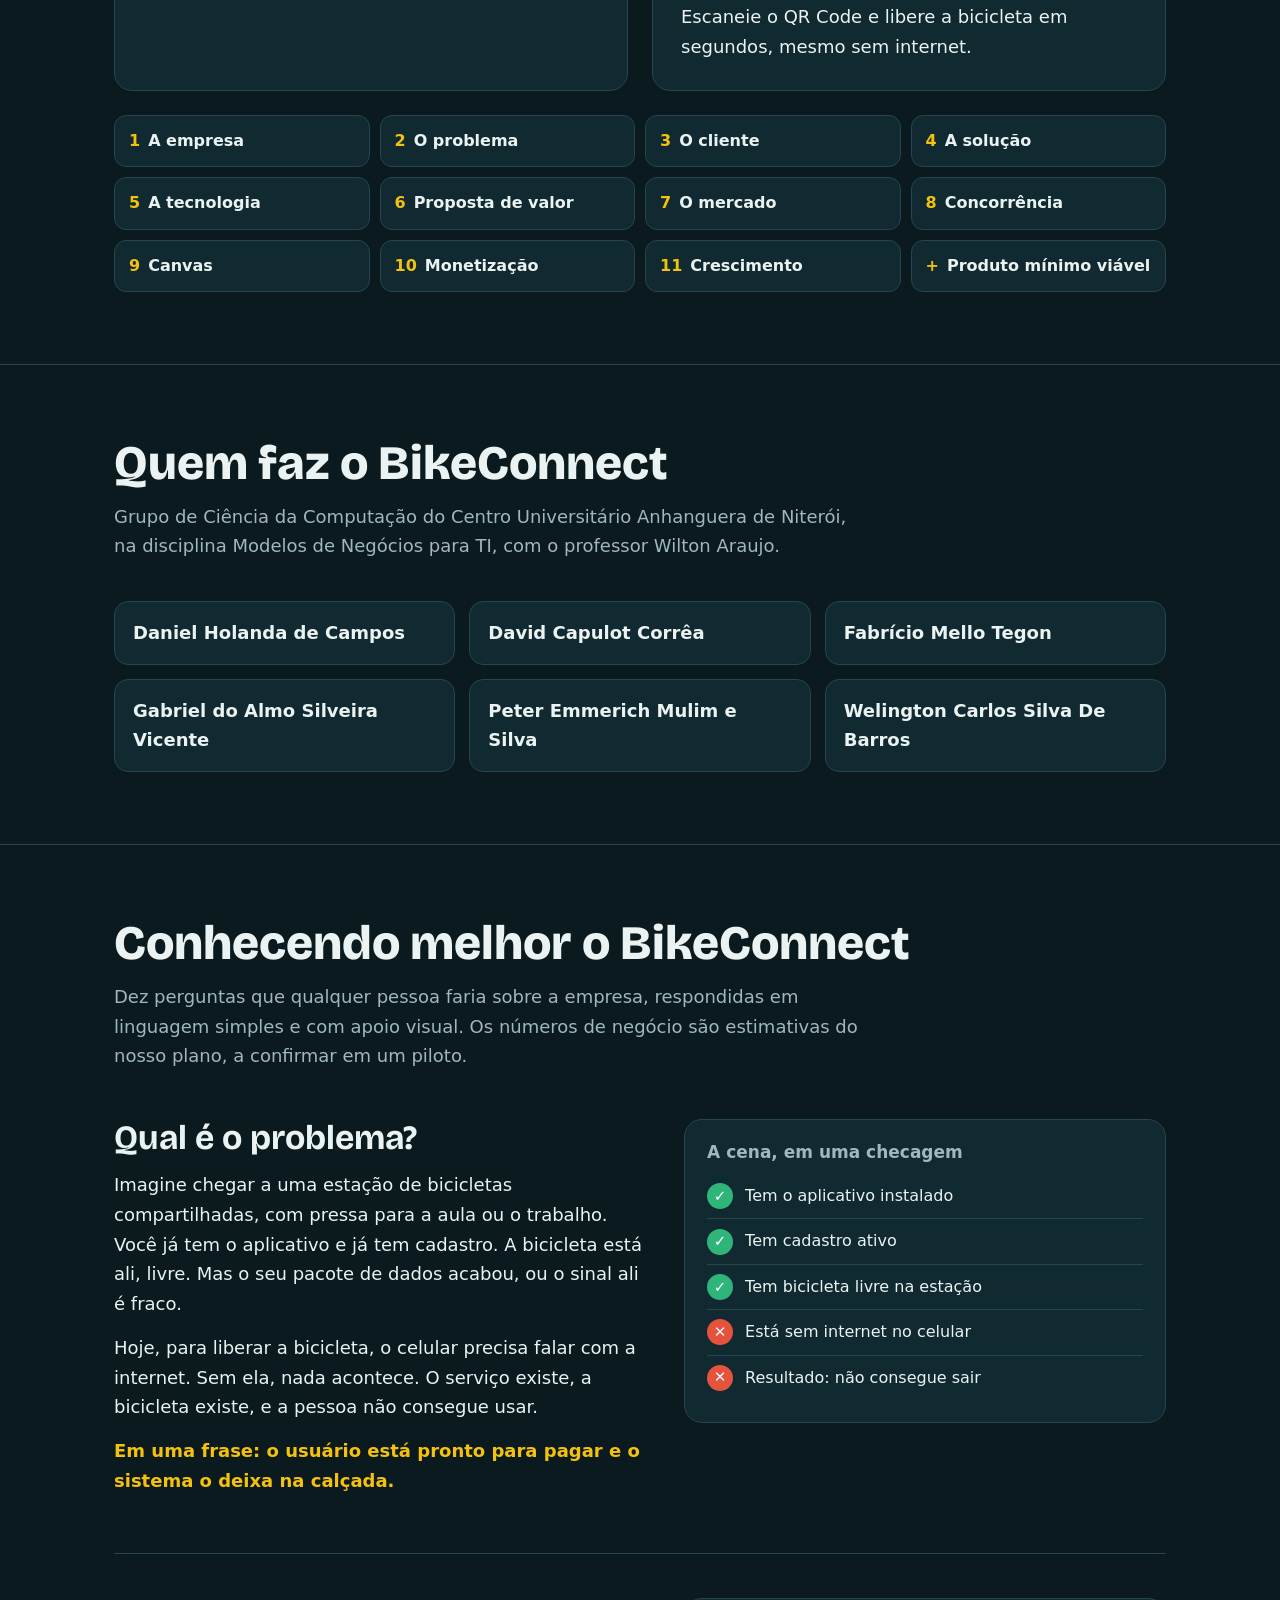
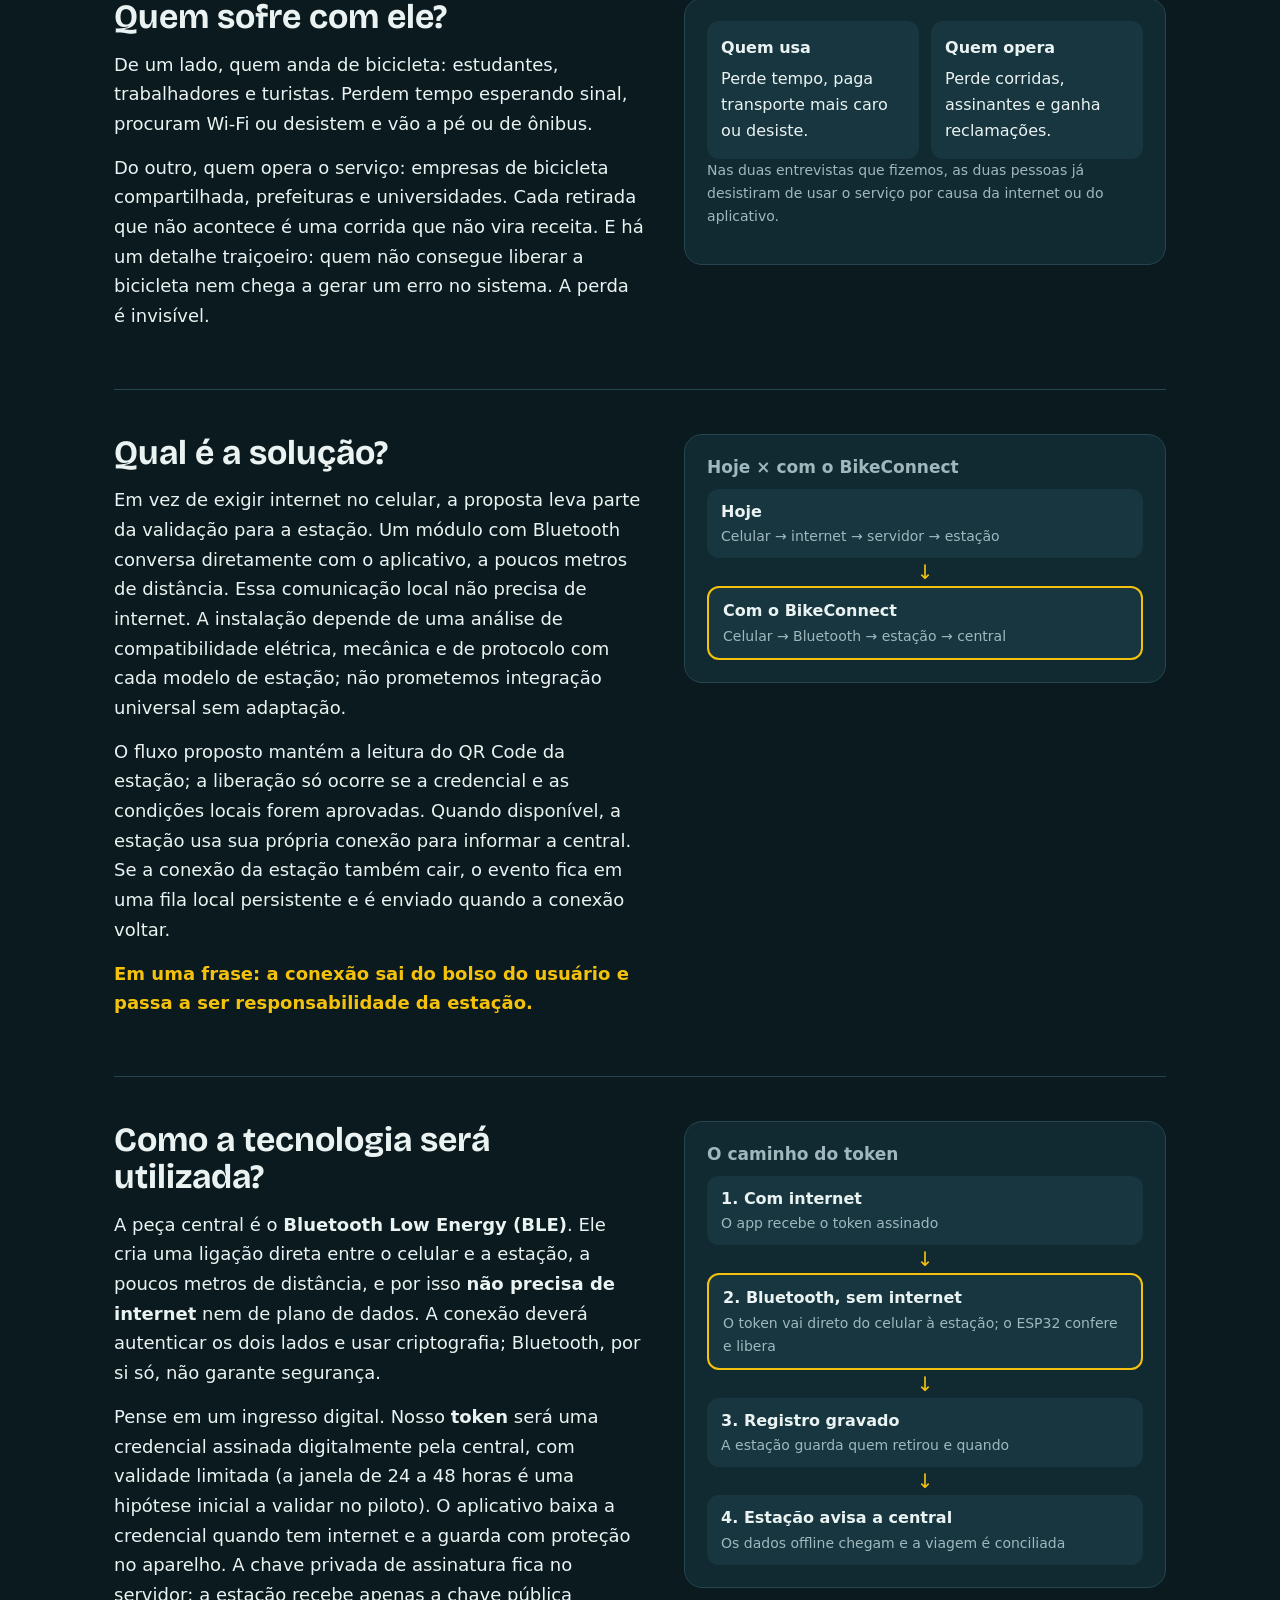
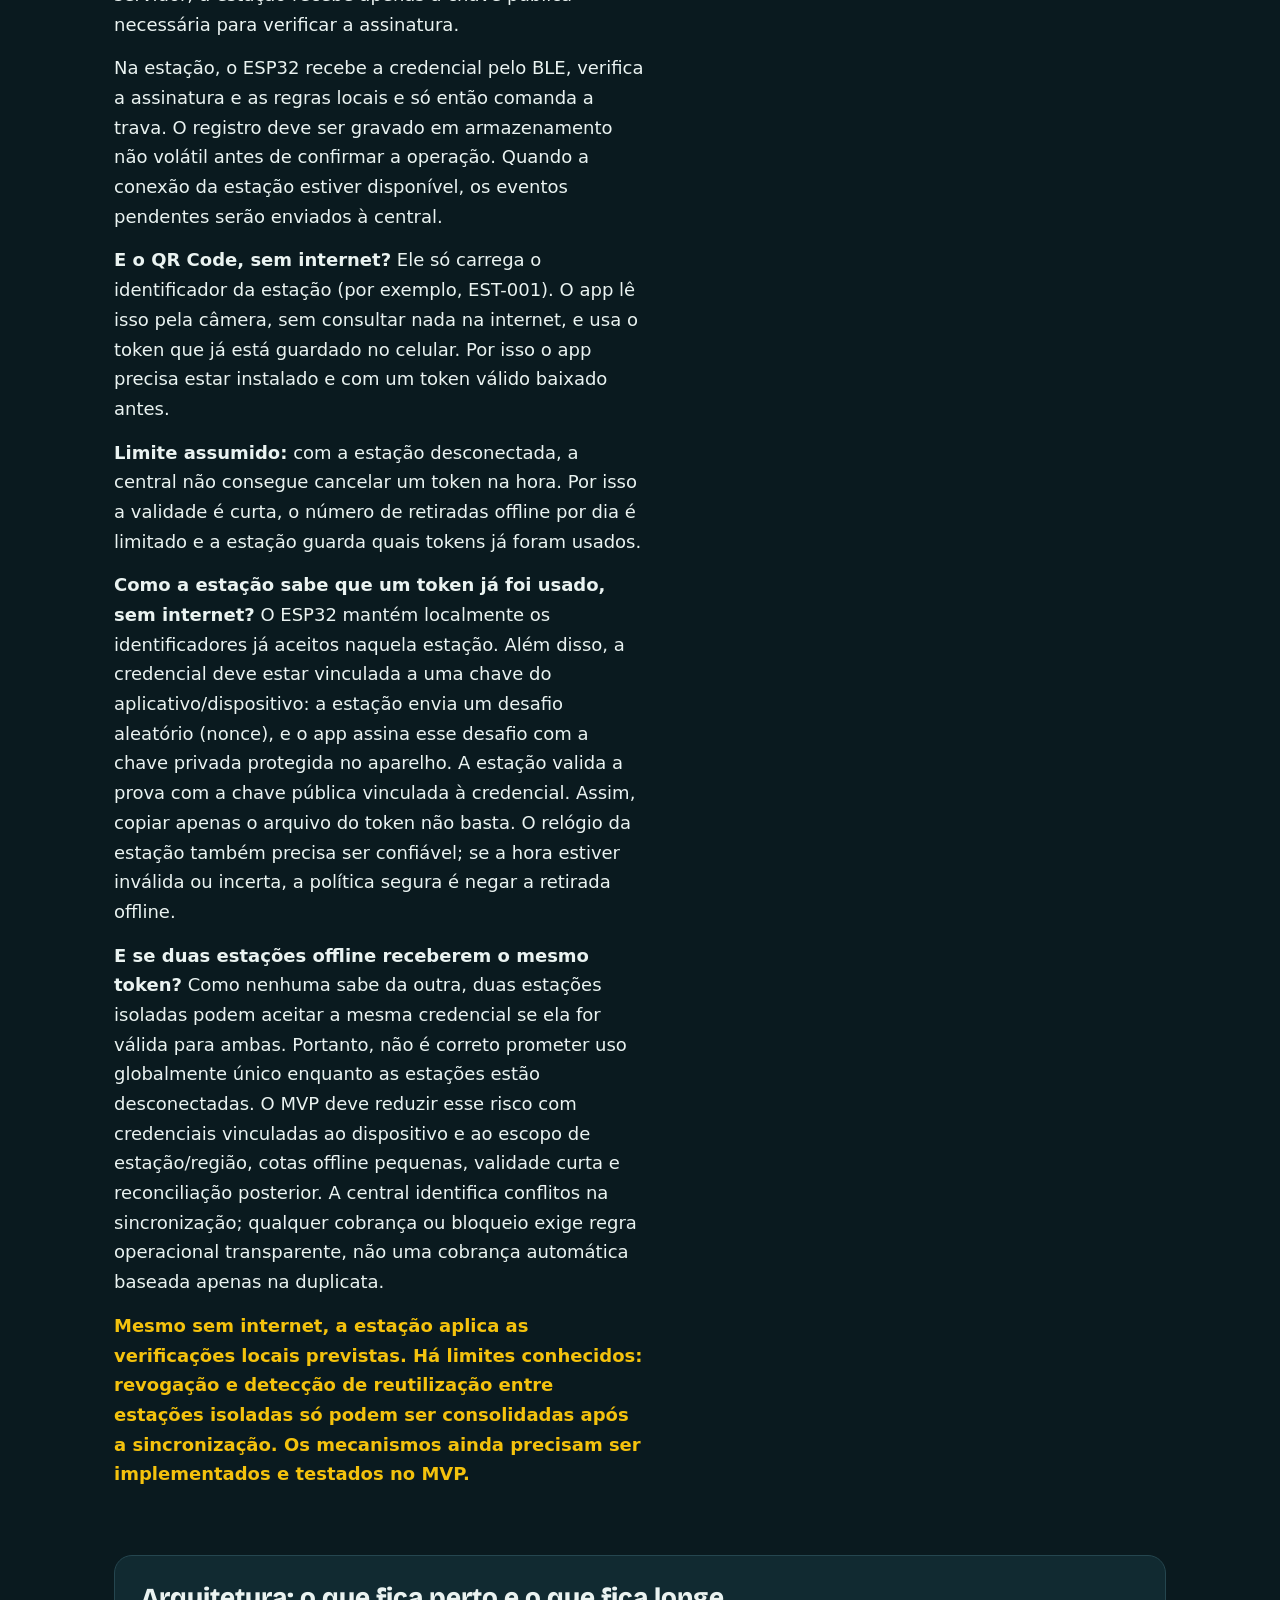
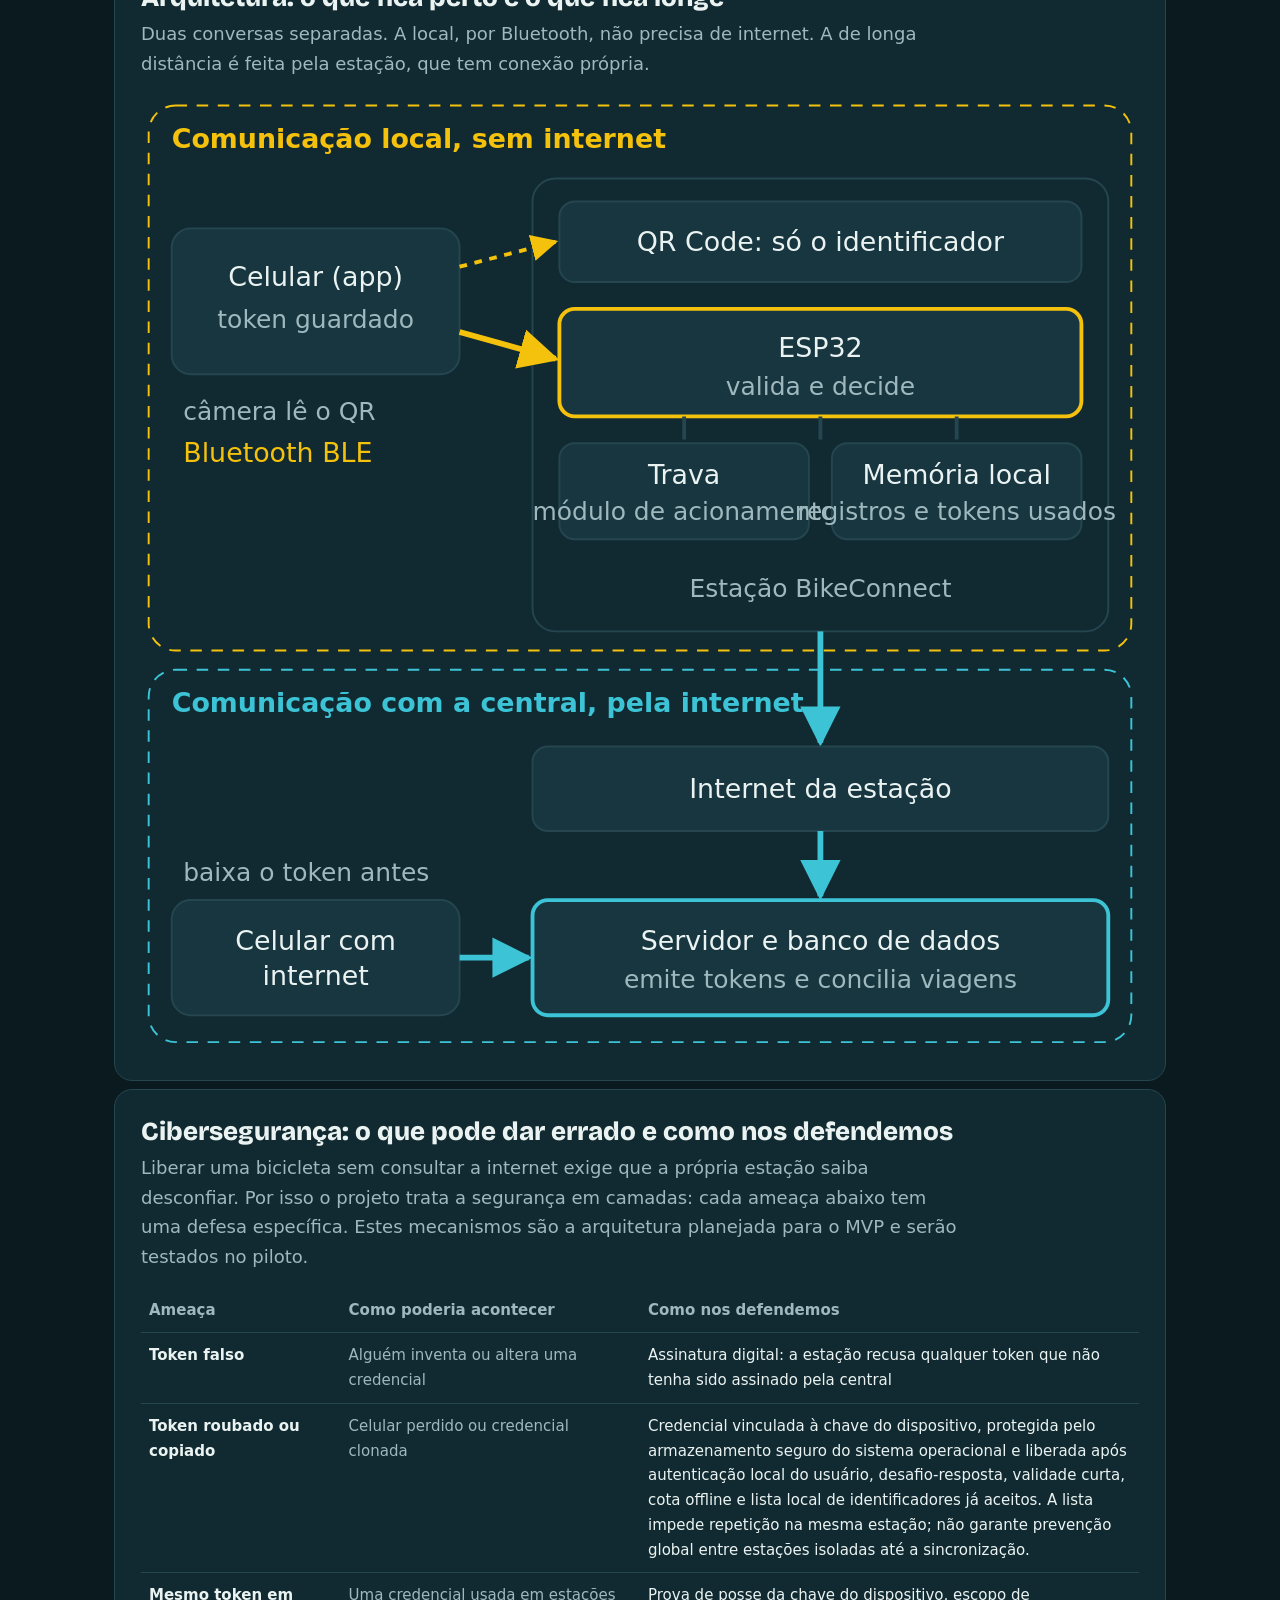
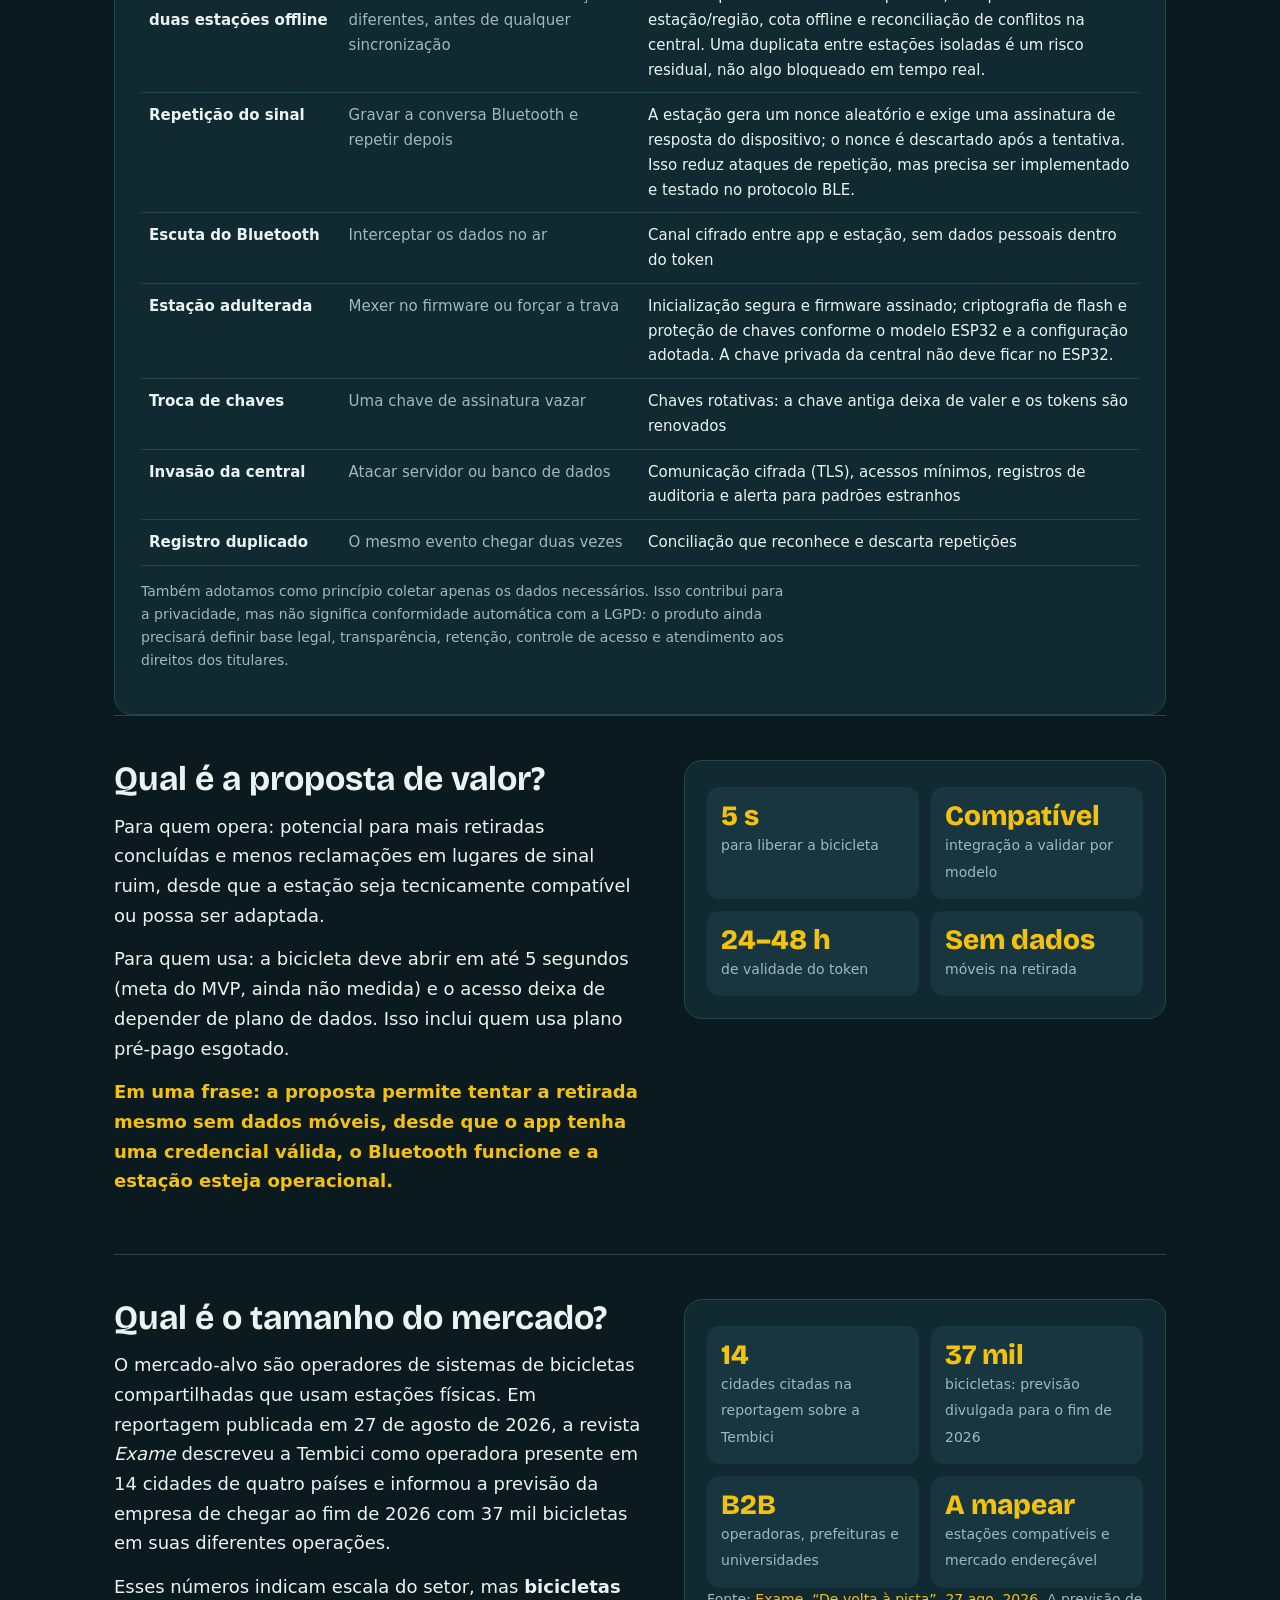
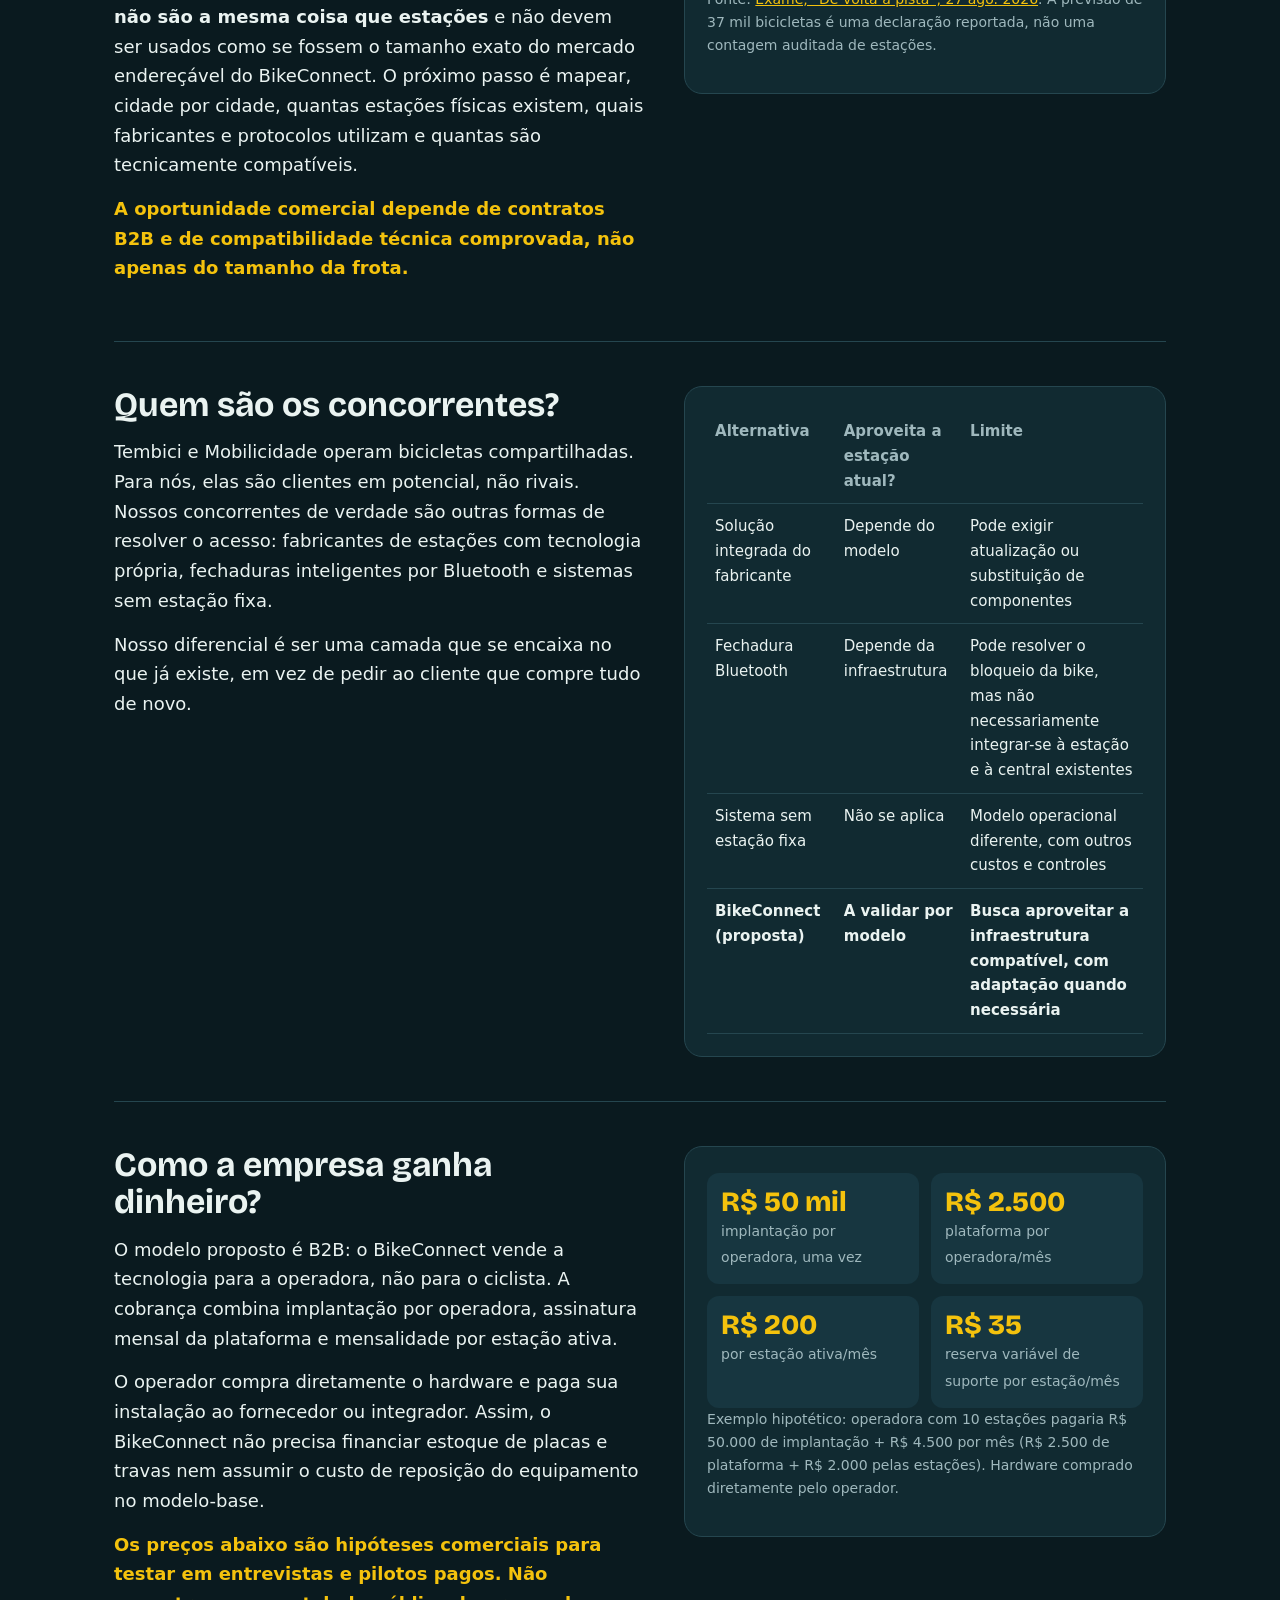
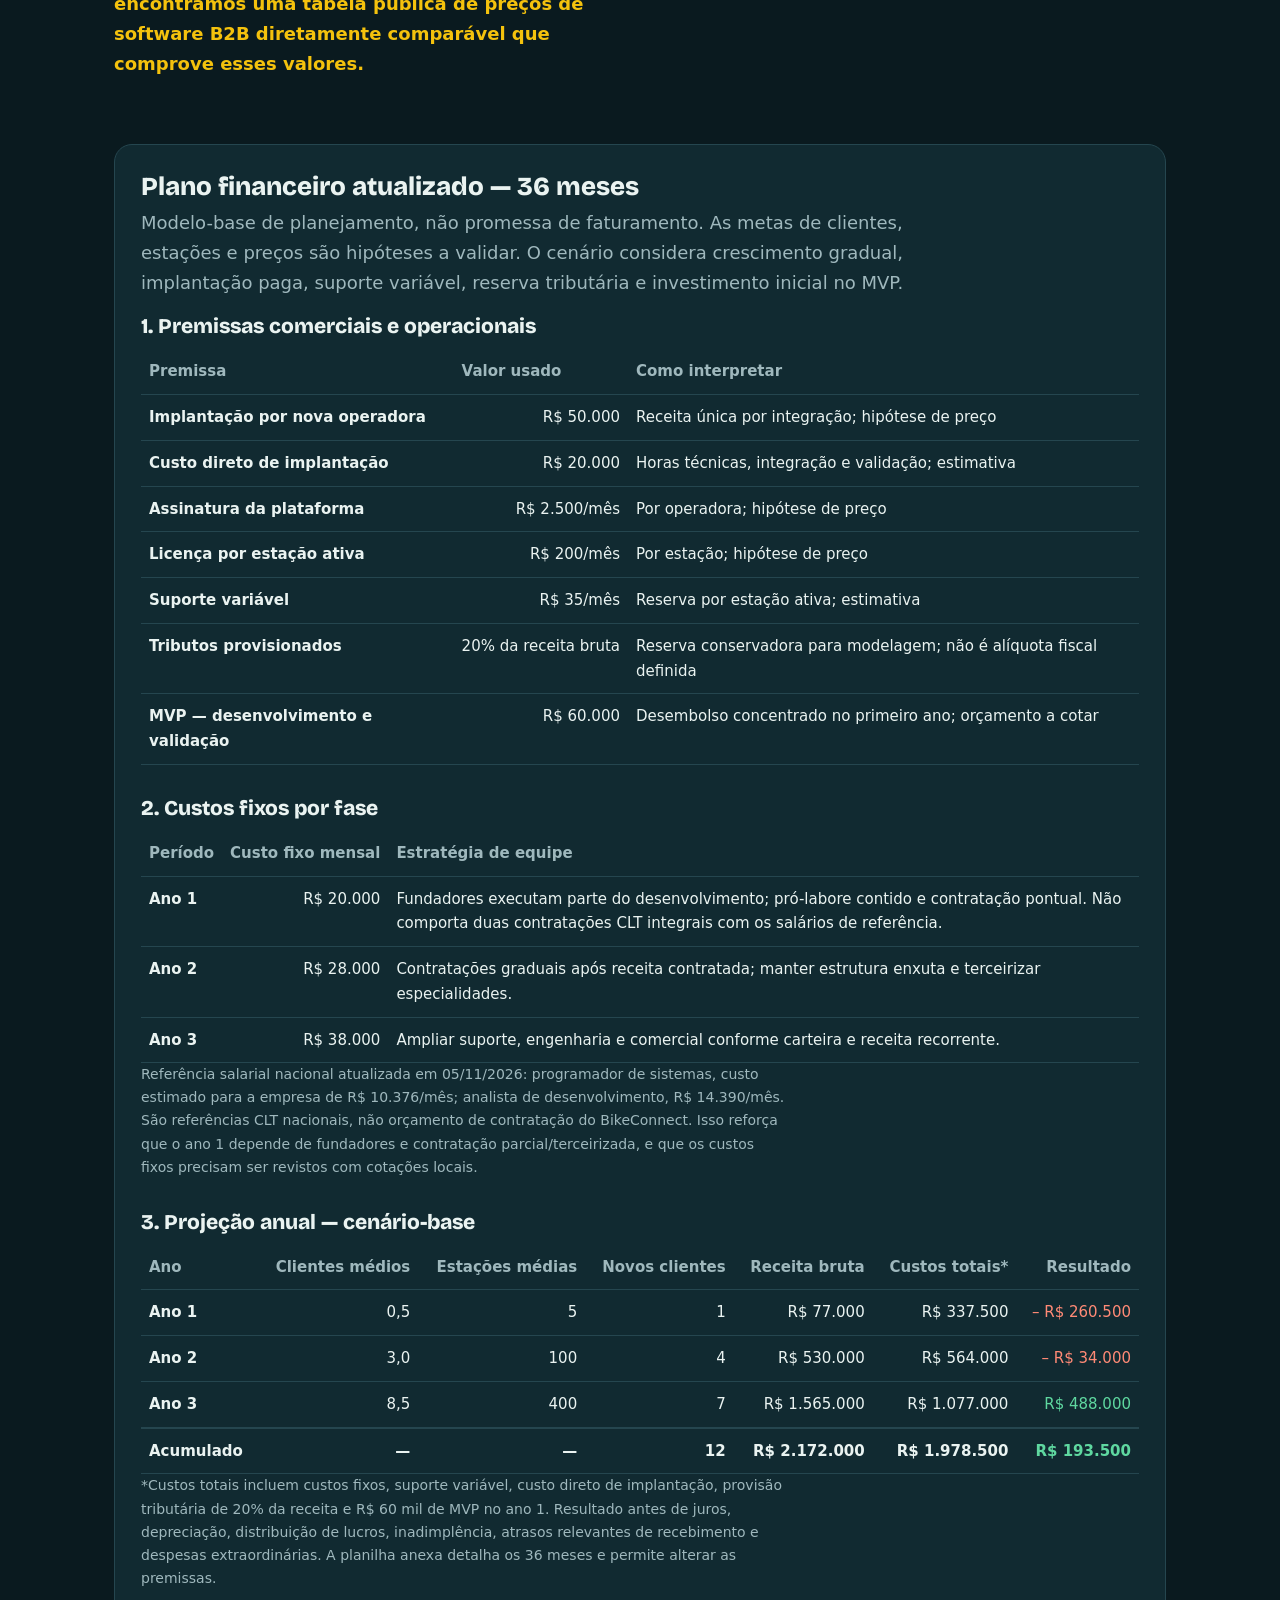
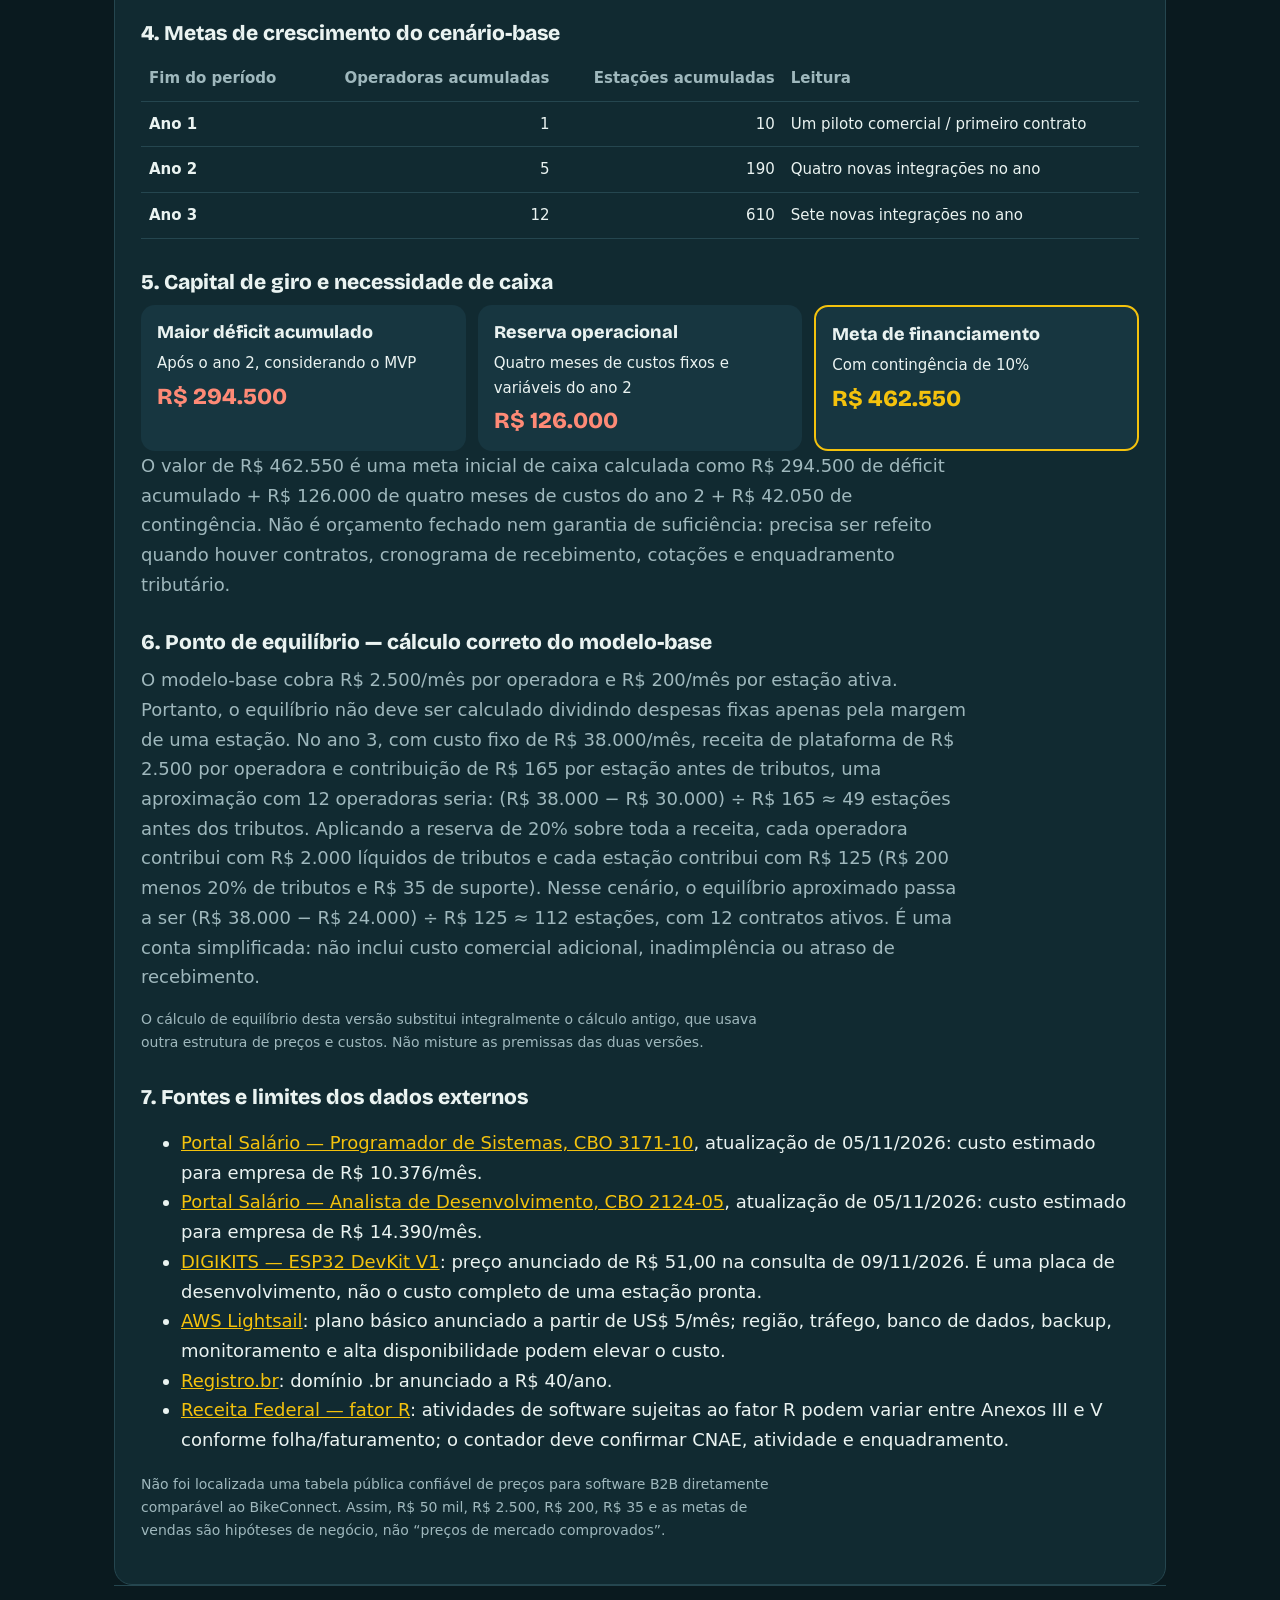
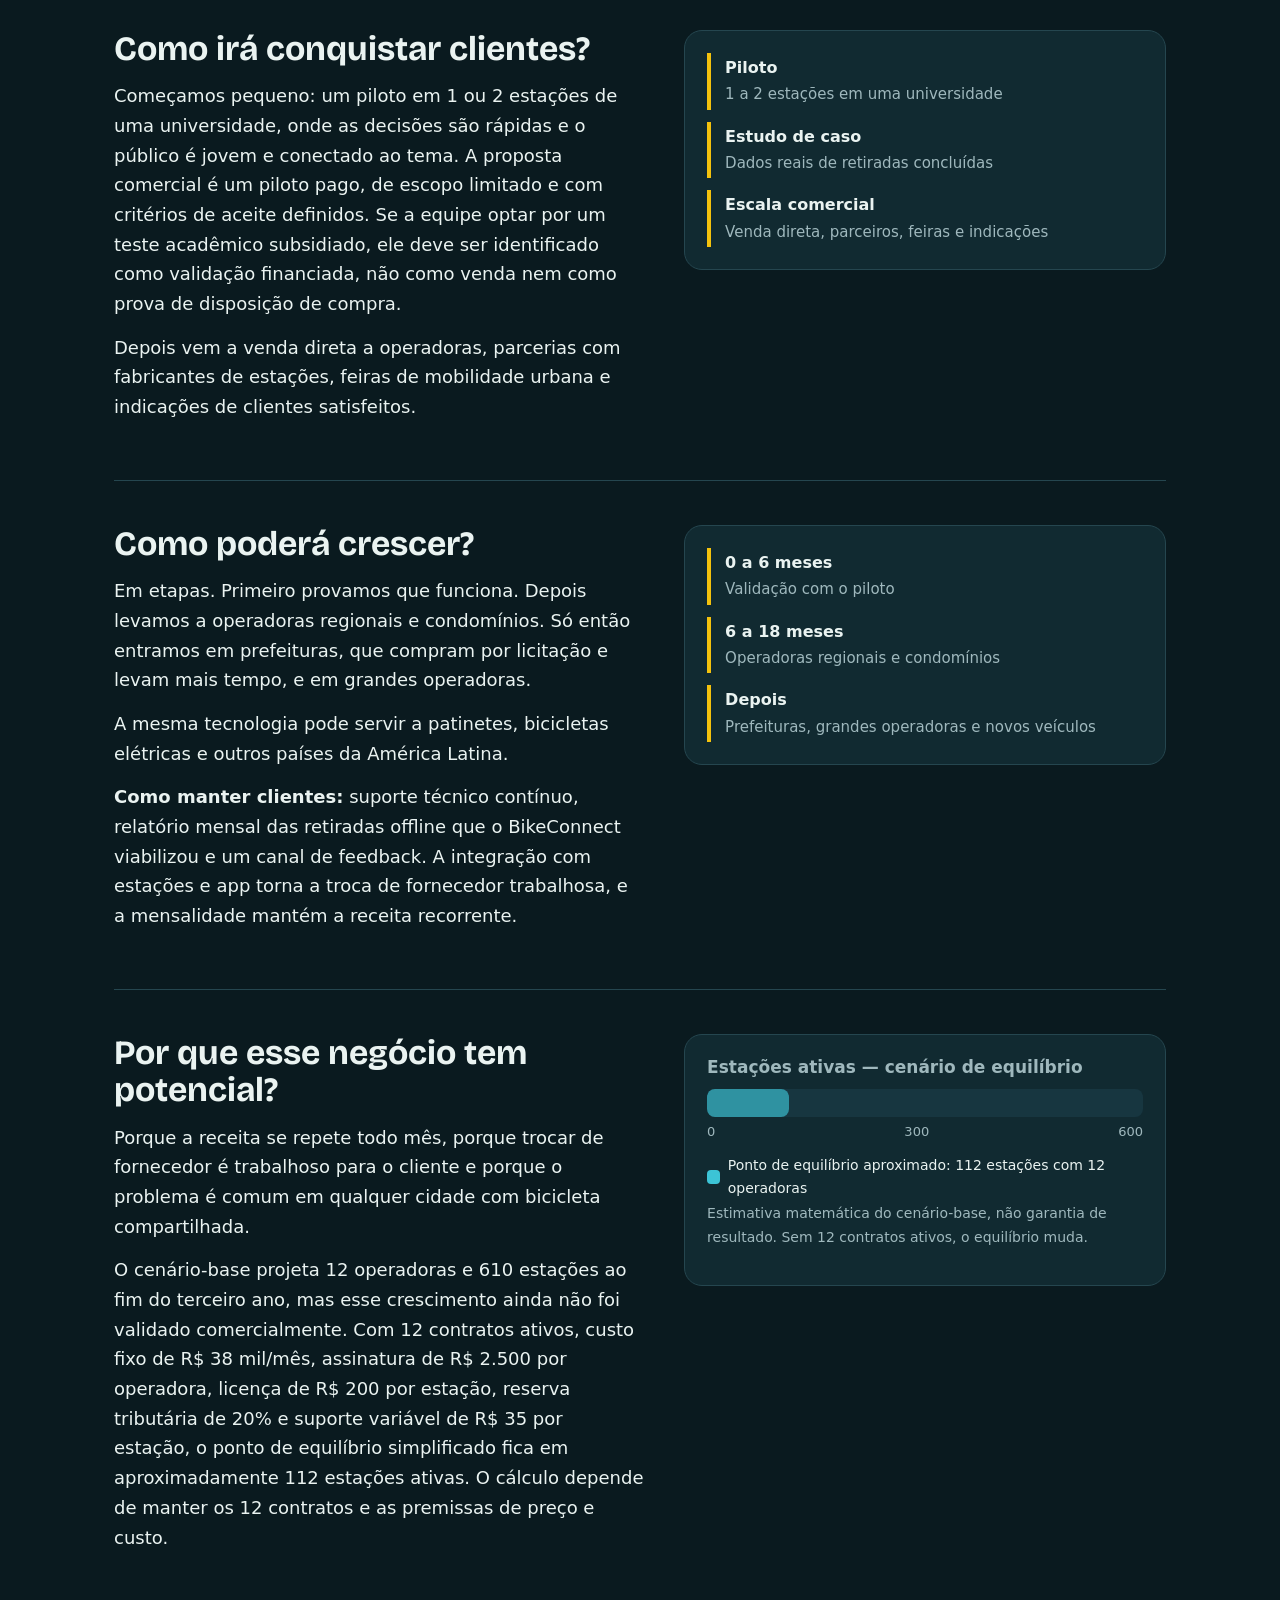
==== commit 17c48789: "Update index.html" ====
--- a/index.html
+++ b/index.html
@@ -4,20 +4,26 @@
 <meta charset="utf-8">
 <meta name="viewport" content="width=device-width, initial-scale=1, viewport-fit=cover">
 <title>BikeConnect · Bicicleta compartilhada sem depender de internet</title>
-<meta name="description" content="Tecnologia B2B que libera bicicletas compartilhadas por comunicação local, mesmo com o celular sem sinal.">
+<meta name="description" content="BikeConnect: proposta B2B de conectividade Bluetooth para retirada de bicicletas compartilhadas sem internet móvel, sujeita a validação técnica e comercial.">
+<meta name="theme-color" content="#0a1a1f">
+<meta property="og:title" content="BikeConnect | Bicicletas compartilhadas offline">
+<meta property="og:description" content="Conheça a proposta, a arquitetura, o modelo de negócio e o simulador do BikeConnect.">
+<meta property="og:type" content="website">
 <link rel="preconnect" href="https://fonts.googleapis.com"><link rel="preconnect" href="https://fonts.gstatic.com" crossorigin>
 <link href="https://fonts.googleapis.com/css2?family=Bricolage+Grotesque:wght@600;800&display=swap" rel="stylesheet">
 <style>
 :root{--bg:#0a1a1f;--sf:#112a31;--sf2:#173640;--ink:#eaf3f1;--mute:#9fb8bd;--sig:#f4c20d;--teal:#3cc4d6;--line:#25464f;--red:#e5533d;--ok:#2fb57a}
-*{box-sizing:border-box}html{scroll-behavior:smooth;scroll-padding-top:76px}
+*{box-sizing:border-box}html{scroll-behavior:smooth;scroll-padding-top:88px}
 body{margin:0;background:var(--bg);color:var(--ink);font:18px/1.65 system-ui,-apple-system,"Segoe UI",Roboto,sans-serif;padding-bottom:env(safe-area-inset-bottom)}
 h1,h2,h3{font-family:"Bricolage Grotesque",system-ui,sans-serif;line-height:1.1;margin:0}
 a{color:var(--sig)}:focus-visible{outline:3px solid var(--teal);outline-offset:3px}
 .wrap{max-width:1100px;margin:0 auto;padding:0 24px}
 header{position:sticky;top:0;z-index:5;background:rgba(10,26,31,.94);backdrop-filter:blur(8px);padding-top:env(safe-area-inset-top);border-bottom:1px solid var(--line)}
-header .wrap{display:flex;justify-content:space-between;align-items:center;height:64px}
+header .wrap{display:flex;justify-content:space-between;align-items:center;gap:18px;min-height:64px}
 .logo{font:800 23px "Bricolage Grotesque",sans-serif;text-decoration:none;color:var(--ink)}.logo i{display:inline-block;width:12px;height:12px;border-radius:50%;background:var(--sig);margin-right:8px}
-nav a{margin-left:22px;text-decoration:none;color:var(--mute);font-size:16px}nav a:hover{color:var(--ink)}
+nav{display:flex;align-items:center;gap:18px;min-width:0}
+nav a{margin:0;text-decoration:none;color:var(--mute);font-size:15px;white-space:nowrap}
+nav a:hover{color:var(--ink)}
 .hero{padding:64px 0 56px;display:grid;grid-template-columns:1.25fr 1fr;gap:56px;align-items:center;background:linear-gradient(var(--bg),var(--bg)) padding-box}
 .hero h1{font-size:clamp(40px,6.2vw,74px);font-weight:800;letter-spacing:-.02em}
 .hero p{color:var(--mute);max-width:33em;margin:22px 0 28px}
@@ -36,6 +42,7 @@
 .q h3{font-size:clamp(25px,3.2vw,34px);margin-bottom:14px}
 .q p{margin:0 0 14px;max-width:34em}.q p.k{color:var(--sig);font-weight:600}
 .vis{background:var(--sf);border:1px solid var(--line);border-radius:18px;padding:22px;font-size:16px}
+.q>div{min-width:0}.vis{overflow-x:auto}
 .vis h4{margin:0 0 12px;font:700 17px system-ui;color:var(--mute)}
 .chk{list-style:none;margin:0;padding:0}.chk li{display:flex;gap:12px;align-items:center;padding:9px 0;border-bottom:1px solid var(--line)}.chk li:last-child{border:0}
 .dot{flex:0 0 26px;height:26px;border-radius:50%;display:grid;place-items:center;font-weight:800;font-size:15px;background:var(--ok);color:#fff}.dot.x{background:var(--red)}
@@ -57,18 +64,6 @@
 .sec .tw{overflow-x:auto}.sec table{min-width:640px}.sec td:first-child{font-weight:700;width:20%}.sec td:nth-child(2){color:var(--mute);width:30%}
 button.btn{font-family:inherit;cursor:pointer}.addr{display:block;font:800 clamp(19px,3.4vw,24px) "Bricolage Grotesque",sans-serif;color:var(--sig);margin:0 0 16px;word-break:break-all}.ok-msg{display:block;min-height:1.5em;margin-top:8px;color:var(--ok);font-size:15px}
 .ct{display:grid;grid-template-columns:1fr 1fr;gap:24px}.ct .card p{margin:10px 0 18px}.ct .card .btn{margin:0}
-#intro{position:fixed;inset:0;z-index:50;background:var(--bg);display:grid;place-content:center;justify-items:center;gap:20px;text-align:center;padding:24px;animation:iout .7s ease 3.6s forwards}
-#intro.off{display:none}
-#intro .il{font:800 clamp(38px,9vw,72px) "Bricolage Grotesque",sans-serif;letter-spacing:-.02em;animation:iin .8s ease both}
-#intro .il i{display:inline-block;width:.28em;height:.28em;border-radius:50%;background:var(--sig);margin-right:.2em}
-#intro .it{color:var(--mute);max-width:26em;margin:0;animation:iin .8s ease .5s both}
-.ir{position:relative;width:min(560px,86vw);height:78px;overflow:hidden;margin:6px 0}
-.ir::after{content:"";position:absolute;left:0;right:0;bottom:6px;height:5px;background:repeating-linear-gradient(90deg,var(--sig) 0 30px,transparent 30px 52px)}
-.ir svg{position:absolute;bottom:12px;left:0;width:92px;height:62px;animation:ride 3.2s cubic-bezier(.4,.1,.5,1) .2s both}
-#intro button{margin-top:8px;background:transparent;border:2px solid var(--line);color:var(--ink);padding:10px 20px;border-radius:10px;font:600 16px system-ui;cursor:pointer;animation:iin .6s ease 1s both}
-@keyframes ride{from{transform:translateX(-110px)}to{transform:translateX(min(560px,86vw))}}
-@keyframes iin{from{opacity:0;transform:translateY(10px)}to{opacity:1;transform:none}}
-@keyframes iout{to{opacity:0;visibility:hidden}}
 .fin h5{font:800 21px "Bricolage Grotesque",sans-serif;margin:30px 0 10px}.fin h5:first-of-type{margin-top:8px}
 .fin table{min-width:0}.fin td:first-child{width:auto;font-weight:600}.fin td:nth-child(2){color:var(--ink);width:auto}.fin td.n,.fin th.n{text-align:right;white-space:nowrap}
 .fin tr.tot td{font-weight:800;border-top:2px solid var(--line)}.fin .neg{color:#ff8a76}.fin .pos{color:#5fd8a0}
@@ -87,37 +82,34 @@
 .team{list-style:none;margin:0;padding:0;display:grid;grid-template-columns:repeat(3,1fr);gap:14px}.team li{background:var(--sf);border:1px solid var(--line);border-radius:14px;padding:16px 18px;font-weight:600}
 footer{border-top:1px solid var(--line);padding:32px 0 40px;color:var(--mute);font-size:15px}
 @media(max-width:1000px){.bmc{grid-template-columns:1fr 1fr;grid-template-areas:"sg sg" "pv pv" "pa at" "rr ca" "rc rc" "cu rv"}}
-@media(max-width:820px){.eso,.fin .two2{grid-template-columns:1fr}.ct{grid-template-columns:1fr}.hero,.q,.two{grid-template-columns:1fr}.hero{padding-top:40px;gap:36px}.q{gap:22px}nav a:not(:last-child){display:none}.team{grid-template-columns:1fr 1fr}.sim{height:880px}}
+@media(max-width:820px){.eso,.fin .two2{grid-template-columns:1fr}.ct{grid-template-columns:1fr}.hero,.q,.two{grid-template-columns:1fr}.hero{padding-top:40px;gap:36px}.q{gap:22px}.team{grid-template-columns:1fr 1fr}.sim{height:1120px}header .wrap{height:auto;min-height:64px;flex-wrap:wrap;padding-top:8px;padding-bottom:8px}nav{width:100%;overflow-x:auto;overscroll-behavior-x:contain;padding:2px 0 7px;scrollbar-width:thin}nav a{font-size:14px}html{scroll-padding-top:116px}}
 @media(max-width:620px){.bmc{grid-template-columns:1fr;grid-template-areas:"sg" "pv" "pa" "at" "rr" "rc" "ca" "cu" "rv"}}
-@media(max-width:480px){body{font-size:17px}.wrap{padding:0 18px}.team,.cmp,.big{grid-template-columns:1fr}.sim{height:1350px}}
+@media(max-width:480px){body{font-size:17px}.wrap{padding:0 18px}.team,.cmp,.big{grid-template-columns:1fr}.sim{height:2120px}.hero h1{font-size:clamp(36px,11vw,52px)}.card{padding:22px}.sec{padding:18px}}
 @media(prefers-reduced-motion:reduce){html{scroll-behavior:auto}}
 .idx{display:grid;grid-template-columns:repeat(4,1fr);gap:10px;margin-top:24px}.idx a{background:var(--sf);border:1px solid var(--line);border-radius:12px;padding:12px 14px;text-decoration:none;color:var(--ink);font-weight:600;font-size:16px}.idx a:hover{border-color:var(--sig)}.idx span{color:var(--sig);margin-right:8px;font-weight:800}.card ul{margin:12px 0 0;padding-left:20px}.card li{margin:0 0 8px}#resumo{padding-top:56px}@media(max-width:820px){.idx{grid-template-columns:1fr 1fr}}@media(max-width:480px){.idx{grid-template-columns:1fr}}
 </style>
 </head>
 <body>
-<div id="intro" role="dialog" aria-label="Apresentação do BikeConnect"><div class="il"><i></i>BikeConnect</div>
- <div class="ir" aria-hidden="true"><svg viewBox="0 0 92 62" fill="none" stroke="#f4c20d" stroke-width="4" stroke-linecap="round" stroke-linejoin="round"><circle cx="16" cy="44" r="14"/><circle cx="76" cy="44" r="14"/><path d="M16 44L34 18h26l16 26M34 18l14 26H16M60 18l-4-10h12M30 12h14"/></svg></div>
- <p class="it">Libere a bicicleta, mesmo sem sinal no celular.</p><button type="button" id="skip">Entrar no site</button></div>
 <header><div class="wrap"><a class="logo" href="#"><i></i>BikeConnect</a>
-<nav><a href="#resumo">Resumo</a><a href="#conhecendo">Conhecendo</a><a href="#mercado">Mercado</a><a href="#mvp">MVP</a><a href="#status">Status</a><a href="#simulador">Simulador</a><a href="#canvas">Canvas</a><a href="#pesquisa">Pesquisa</a><a href="#contato">Contato</a></nav></div></header>
+<nav aria-label="Navegação principal"><a href="#resumo">Resumo</a><a href="#conhecendo">Conhecendo</a><a href="#mercado">Mercado</a><a href="#mvp">MVP</a><a href="#status">Status</a><a href="#auditoria">Pendências</a><a href="#simulador">Simulador</a><a href="#canvas">Canvas</a><a href="#pesquisa">Pesquisa</a><a href="#contato">Contato</a></nav></div></header>
 <main>
 <div class="road" aria-hidden="true"></div>
 <div class="wrap hero">
  <div>
-  <h1>Libere a bicicleta, mesmo sem sinal no celular.</h1>
-  <p>O BikeConnect instala nas estações uma comunicação local por Bluetooth. Operadoras, prefeituras e universidades deixam de perder corridas quando o usuário está sem internet, e a estação avisa a central de tudo o que aconteceu.</p>
+  <h1>Retire a bicicleta mesmo sem dados móveis — quando o app e a estação estiverem preparados.</h1>
+  <p>O BikeConnect é uma proposta de tecnologia B2B para permitir retiradas mesmo sem internet móvel no celular. O funcionamento depende de app previamente preparado, credencial válida, Bluetooth, estação compatível e firmware testado. A solução ainda precisa de protótipo físico e piloto em campo.</p>
   <a class="btn" href="#conhecendo">Conhecer o BikeConnect</a><a class="btn ghost" href="#simulador">Ver o simulador</a>
  </div>
  <div class="qr">
-  <div id="qr"><svg viewBox="-4 -4 37 37" xmlns="http://www.w3.org/2000/svg" shape-rendering="crispEdges" role="img" aria-label="QR Code que abre o simulador no celular"><rect x="-4" y="-4" width="37" height="37" fill="#fff"/><path d="M0 0h1v1h-1zM1 0h1v1h-1zM2 0h1v1h-1zM3 0h1v1h-1zM4 0h1v1h-1zM5 0h1v1h-1zM6 0h1v1h-1zM11 0h1v1h-1zM14 0h1v1h-1zM15 0h1v1h-1zM18 0h1v1h-1zM19 0h1v1h-1zM22 0h1v1h-1zM23 0h1v1h-1zM24 0h1v1h-1zM25 0h1v1h-1zM26 0h1v1h-1zM27 0h1v1h-1zM28 0h1v1h-1zM0 1h1v1h-1zM6 1h1v1h-1zM8 1h1v1h-1zM9 1h1v1h-1zM11 1h1v1h-1zM13 1h1v1h-1zM15 1h1v1h-1zM20 1h1v1h-1zM22 1h1v1h-1zM28 1h1v1h-1zM0 2h1v1h-1zM2 2h1v1h-1zM3 2h1v1h-1zM4 2h1v1h-1zM6 2h1v1h-1zM8 2h1v1h-1zM10 2h1v1h-1zM11 2h1v1h-1zM12 2h1v1h-1zM14 2h1v1h-1zM17 2h1v1h-1zM18 2h1v1h-1zM20 2h1v1h-1zM22 2h1v1h-1zM24 2h1v1h-1zM25 2h1v1h-1zM26 2h1v1h-1zM28 2h1v1h-1zM0 3h1v1h-1zM2 3h1v1h-1zM3 3h1v1h-1zM4 3h1v1h-1zM6 3h1v1h-1zM10 3h1v1h-1zM14 3h1v1h-1zM15 3h1v1h-1zM19 3h1v1h-1zM20 3h1v1h-1zM22 3h1v1h-1zM24 3h1v1h-1zM25 3h1v1h-1zM26 3h1v1h-1zM28 3h1v1h-1zM0 4h1v1h-1zM2 4h1v1h-1zM3 4h1v1h-1zM4 4h1v1h-1zM6 4h1v1h-1zM8 4h1v1h-1zM9 4h1v1h-1zM11 4h1v1h-1zM13 4h1v1h-1zM15 4h1v1h-1zM16 4h1v1h-1zM17 4h1v1h-1zM18 4h1v1h-1zM22 4h1v1h-1zM24 4h1v1h-1zM25 4h1v1h-1zM26 4h1v1h-1zM28 4h1v1h-1zM0 5h1v1h-1zM6 5h1v1h-1zM8 5h1v1h-1zM9 5h1v1h-1zM10 5h1v1h-1zM13 5h1v1h-1zM15 5h1v1h-1zM17 5h1v1h-1zM18 5h1v1h-1zM19 5h1v1h-1zM20 5h1v1h-1zM22 5h1v1h-1zM28 5h1v1h-1zM0 6h1v1h-1zM1 6h1v1h-1zM2 6h1v1h-1zM3 6h1v1h-1zM4 6h1v1h-1zM5 6h1v1h-1zM6 6h1v1h-1zM8 6h1v1h-1zM10 6h1v1h-1zM12 6h1v1h-1zM14 6h1v1h-1zM16 6h1v1h-1zM18 6h1v1h-1zM20 6h1v1h-1zM22 6h1v1h-1zM23 6h1v1h-1zM24 6h1v1h-1zM25 6h1v1h-1zM26 6h1v1h-1zM27 6h1v1h-1zM28 6h1v1h-1zM8 7h1v1h-1zM9 7h1v1h-1zM12 7h1v1h-1zM17 7h1v1h-1zM0 8h1v1h-1zM1 8h1v1h-1zM3 8h1v1h-1zM6 8h1v1h-1zM7 8h1v1h-1zM9 8h1v1h-1zM12 8h1v1h-1zM13 8h1v1h-1zM15 8h1v1h-1zM16 8h1v1h-1zM19 8h1v1h-1zM22 8h1v1h-1zM23 8h1v1h-1zM24 8h1v1h-1zM26 8h1v1h-1zM27 8h1v1h-1zM0 9h1v1h-1zM2 9h1v1h-1zM8 9h1v1h-1zM16 9h1v1h-1zM20 9h1v1h-1zM22 9h1v1h-1zM25 9h1v1h-1zM28 9h1v1h-1zM0 10h1v1h-1zM1 10h1v1h-1zM2 10h1v1h-1zM3 10h1v1h-1zM5 10h1v1h-1zM6 10h1v1h-1zM7 10h1v1h-1zM10 10h1v1h-1zM12 10h1v1h-1zM18 10h1v1h-1zM19 10h1v1h-1zM20 10h1v1h-1zM21 10h1v1h-1zM24 10h1v1h-1zM25 10h1v1h-1zM26 10h1v1h-1zM27 10h1v1h-1zM0 11h1v1h-1zM2 11h1v1h-1zM5 11h1v1h-1zM9 11h1v1h-1zM11 11h1v1h-1zM13 11h1v1h-1zM16 11h1v1h-1zM18 11h1v1h-1zM19 11h1v1h-1zM26 11h1v1h-1zM27 11h1v1h-1zM0 12h1v1h-1zM2 12h1v1h-1zM4 12h1v1h-1zM6 12h1v1h-1zM10 12h1v1h-1zM13 12h1v1h-1zM15 12h1v1h-1zM16 12h1v1h-1zM17 12h1v1h-1zM21 12h1v1h-1zM22 12h1v1h-1zM23 12h1v1h-1zM25 12h1v1h-1zM27 12h1v1h-1zM28 12h1v1h-1zM0 13h1v1h-1zM5 13h1v1h-1zM7 13h1v1h-1zM8 13h1v1h-1zM10 13h1v1h-1zM12 13h1v1h-1zM14 13h1v1h-1zM19 13h1v1h-1zM20 13h1v1h-1zM21 13h1v1h-1zM0 14h1v1h-1zM1 14h1v1h-1zM4 14h1v1h-1zM6 14h1v1h-1zM7 14h1v1h-1zM10 14h1v1h-1zM11 14h1v1h-1zM13 14h1v1h-1zM20 14h1v1h-1zM21 14h1v1h-1zM24 14h1v1h-1zM25 14h1v1h-1zM26 14h1v1h-1zM27 14h1v1h-1zM28 14h1v1h-1zM1 15h1v1h-1zM2 15h1v1h-1zM3 15h1v1h-1zM7 15h1v1h-1zM8 15h1v1h-1zM12 15h1v1h-1zM13 15h1v1h-1zM14 15h1v1h-1zM16 15h1v1h-1zM17 15h1v1h-1zM18 15h1v1h-1zM19 15h1v1h-1zM21 15h1v1h-1zM23 15h1v1h-1zM25 15h1v1h-1zM27 15h1v1h-1zM1 16h1v1h-1zM3 16h1v1h-1zM4 16h1v1h-1zM6 16h1v1h-1zM8 16h1v1h-1zM9 16h1v1h-1zM10 16h1v1h-1zM11 16h1v1h-1zM12 16h1v1h-1zM15 16h1v1h-1zM17 16h1v1h-1zM18 16h1v1h-1zM20 16h1v1h-1zM21 16h1v1h-1zM27 16h1v1h-1zM1 17h1v1h-1zM2 17h1v1h-1zM3 17h1v1h-1zM9 17h1v1h-1zM11 17h1v1h-1zM12 17h1v1h-1zM14 17h1v1h-1zM16 17h1v1h-1zM17 17h1v1h-1zM21 17h1v1h-1zM22 17h1v1h-1zM23 17h1v1h-1zM25 17h1v1h-1zM28 17h1v1h-1zM0 18h1v1h-1zM4 18h1v1h-1zM6 18h1v1h-1zM12 18h1v1h-1zM14 18h1v1h-1zM17 18h1v1h-1zM21 18h1v1h-1zM23 18h1v1h-1zM27 18h1v1h-1zM28 18h1v1h-1zM2 19h1v1h-1zM3 19h1v1h-1zM5 19h1v1h-1zM8 19h1v1h-1zM10 19h1v1h-1zM11 19h1v1h-1zM12 19h1v1h-1zM14 19h1v1h-1zM16 19h1v1h-1zM17 19h1v1h-1zM18 19h1v1h-1zM19 19h1v1h-1zM20 19h1v1h-1zM23 19h1v1h-1zM27 19h1v1h-1zM28 19h1v1h-1zM0 20h1v1h-1zM1 20h1v1h-1zM2 20h1v1h-1zM5 20h1v1h-1zM6 20h1v1h-1zM7 20h1v1h-1zM8 20h1v1h-1zM9 20h1v1h-1zM10 20h1v1h-1zM11 20h1v1h-1zM12 20h1v1h-1zM13 20h1v1h-1zM14 20h1v1h-1zM16 20h1v1h-1zM17 20h1v1h-1zM20 20h1v1h-1zM21 20h1v1h-1zM22 20h1v1h-1zM23 20h1v1h-1zM24 20h1v1h-1zM26 20h1v1h-1zM8 21h1v1h-1zM12 21h1v1h-1zM15 21h1v1h-1zM16 21h1v1h-1zM17 21h1v1h-1zM19 21h1v1h-1zM20 21h1v1h-1zM24 21h1v1h-1zM26 21h1v1h-1zM27 21h1v1h-1zM28 21h1v1h-1zM0 22h1v1h-1zM1 22h1v1h-1zM2 22h1v1h-1zM3 22h1v1h-1zM4 22h1v1h-1zM5 22h1v1h-1zM6 22h1v1h-1zM8 22h1v1h-1zM13 22h1v1h-1zM16 22h1v1h-1zM17 22h1v1h-1zM18 22h1v1h-1zM20 22h1v1h-1zM22 22h1v1h-1zM24 22h1v1h-1zM27 22h1v1h-1zM0 23h1v1h-1zM6 23h1v1h-1zM13 23h1v1h-1zM15 23h1v1h-1zM16 23h1v1h-1zM20 23h1v1h-1zM24 23h1v1h-1zM25 23h1v1h-1zM26 23h1v1h-1zM0 24h1v1h-1zM2 24h1v1h-1zM3 24h1v1h-1zM4 24h1v1h-1zM6 24h1v1h-1zM10 24h1v1h-1zM12 24h1v1h-1zM13 24h1v1h-1zM16 24h1v1h-1zM17 24h1v1h-1zM20 24h1v1h-1zM21 24h1v1h-1zM22 24h1v1h-1zM23 24h1v1h-1zM24 24h1v1h-1zM27 24h1v1h-1zM28 24h1v1h-1zM0 25h1v1h-1zM2 25h1v1h-1zM3 25h1v1h-1zM4 25h1v1h-1zM6 25h1v1h-1zM8 25h1v1h-1zM9 25h1v1h-1zM12 25h1v1h-1zM14 25h1v1h-1zM20 25h1v1h-1zM22 25h1v1h-1zM23 25h1v1h-1zM24 25h1v1h-1zM25 25h1v1h-1zM26 25h1v1h-1zM0 26h1v1h-1zM2 26h1v1h-1zM3 26h1v1h-1zM4 26h1v1h-1zM6 26h1v1h-1zM9 26h1v1h-1zM10 26h1v1h-1zM11 26h1v1h-1zM12 26h1v1h-1zM14 26h1v1h-1zM17 26h1v1h-1zM18 26h1v1h-1zM19 26h1v1h-1zM20 26h1v1h-1zM21 26h1v1h-1zM24 26h1v1h-1zM25 26h1v1h-1zM26 26h1v1h-1zM28 26h1v1h-1zM0 27h1v1h-1zM6 27h1v1h-1zM8 27h1v1h-1zM10 27h1v1h-1zM11 27h1v1h-1zM12 27h1v1h-1zM13 27h1v1h-1zM14 27h1v1h-1zM17 27h1v1h-1zM18 27h1v1h-1zM19 27h1v1h-1zM20 27h1v1h-1zM23 27h1v1h-1zM27 27h1v1h-1zM0 28h1v1h-1zM1 28h1v1h-1zM2 28h1v1h-1zM3 28h1v1h-1zM4 28h1v1h-1zM5 28h1v1h-1zM6 28h1v1h-1zM8 28h1v1h-1zM9 28h1v1h-1zM10 28h1v1h-1zM11 28h1v1h-1zM12 28h1v1h-1zM15 28h1v1h-1zM17 28h1v1h-1zM19 28h1v1h-1zM20 28h1v1h-1zM23 28h1v1h-1zM24 28h1v1h-1zM25 28h1v1h-1zM27 28h1v1h-1z" fill="#000"/></svg></div>
-  <p>Aponte a câmera do celular para o QR Code e veja a liberação passo a passo.</p>
+  <div id="qr"><svg viewBox="0 0 41 41" xmlns="http://www.w3.org/2000/svg" role="img" aria-label="QR Code válido para abrir o simulador BikeConnect" shape-rendering="crispEdges"><rect width="41" height="41" fill="#fff"/><path d="M4 4h1v1h-1zM5 4h1v1h-1zM6 4h1v1h-1zM7 4h1v1h-1zM8 4h1v1h-1zM9 4h1v1h-1zM10 4h1v1h-1zM14 4h1v1h-1zM16 4h1v1h-1zM20 4h1v1h-1zM21 4h1v1h-1zM23 4h1v1h-1zM24 4h1v1h-1zM25 4h1v1h-1zM27 4h1v1h-1zM30 4h1v1h-1zM31 4h1v1h-1zM32 4h1v1h-1zM33 4h1v1h-1zM34 4h1v1h-1zM35 4h1v1h-1zM36 4h1v1h-1zM4 5h1v1h-1zM10 5h1v1h-1zM16 5h1v1h-1zM19 5h1v1h-1zM20 5h1v1h-1zM25 5h1v1h-1zM30 5h1v1h-1zM36 5h1v1h-1zM4 6h1v1h-1zM6 6h1v1h-1zM7 6h1v1h-1zM8 6h1v1h-1zM10 6h1v1h-1zM12 6h1v1h-1zM15 6h1v1h-1zM16 6h1v1h-1zM18 6h1v1h-1zM19 6h1v1h-1zM22 6h1v1h-1zM25 6h1v1h-1zM26 6h1v1h-1zM30 6h1v1h-1zM32 6h1v1h-1zM33 6h1v1h-1zM34 6h1v1h-1zM36 6h1v1h-1zM4 7h1v1h-1zM6 7h1v1h-1zM7 7h1v1h-1zM8 7h1v1h-1zM10 7h1v1h-1zM12 7h1v1h-1zM13 7h1v1h-1zM14 7h1v1h-1zM15 7h1v1h-1zM16 7h1v1h-1zM22 7h1v1h-1zM23 7h1v1h-1zM26 7h1v1h-1zM28 7h1v1h-1zM30 7h1v1h-1zM32 7h1v1h-1zM33 7h1v1h-1zM34 7h1v1h-1zM36 7h1v1h-1zM4 8h1v1h-1zM6 8h1v1h-1zM7 8h1v1h-1zM8 8h1v1h-1zM10 8h1v1h-1zM12 8h1v1h-1zM13 8h1v1h-1zM16 8h1v1h-1zM17 8h1v1h-1zM18 8h1v1h-1zM19 8h1v1h-1zM20 8h1v1h-1zM22 8h1v1h-1zM23 8h1v1h-1zM24 8h1v1h-1zM27 8h1v1h-1zM30 8h1v1h-1zM32 8h1v1h-1zM33 8h1v1h-1zM34 8h1v1h-1zM36 8h1v1h-1zM4 9h1v1h-1zM10 9h1v1h-1zM12 9h1v1h-1zM13 9h1v1h-1zM14 9h1v1h-1zM15 9h1v1h-1zM17 9h1v1h-1zM24 9h1v1h-1zM25 9h1v1h-1zM26 9h1v1h-1zM28 9h1v1h-1zM30 9h1v1h-1zM36 9h1v1h-1zM4 10h1v1h-1zM5 10h1v1h-1zM6 10h1v1h-1zM7 10h1v1h-1zM8 10h1v1h-1zM9 10h1v1h-1zM10 10h1v1h-1zM12 10h1v1h-1zM14 10h1v1h-1zM16 10h1v1h-1zM18 10h1v1h-1zM20 10h1v1h-1zM22 10h1v1h-1zM24 10h1v1h-1zM26 10h1v1h-1zM28 10h1v1h-1zM30 10h1v1h-1zM31 10h1v1h-1zM32 10h1v1h-1zM33 10h1v1h-1zM34 10h1v1h-1zM35 10h1v1h-1zM36 10h1v1h-1zM12 11h1v1h-1zM16 11h1v1h-1zM18 11h1v1h-1zM20 11h1v1h-1zM24 11h1v1h-1zM25 11h1v1h-1zM4 12h1v1h-1zM6 12h1v1h-1zM7 12h1v1h-1zM8 12h1v1h-1zM9 12h1v1h-1zM10 12h1v1h-1zM13 12h1v1h-1zM15 12h1v1h-1zM17 12h1v1h-1zM18 12h1v1h-1zM21 12h1v1h-1zM23 12h1v1h-1zM26 12h1v1h-1zM27 12h1v1h-1zM30 12h1v1h-1zM31 12h1v1h-1zM32 12h1v1h-1zM33 12h1v1h-1zM34 12h1v1h-1zM8 13h1v1h-1zM11 13h1v1h-1zM13 13h1v1h-1zM14 13h1v1h-1zM16 13h1v1h-1zM17 13h1v1h-1zM20 13h1v1h-1zM21 13h1v1h-1zM22 13h1v1h-1zM23 13h1v1h-1zM24 13h1v1h-1zM25 13h1v1h-1zM27 13h1v1h-1zM30 13h1v1h-1zM31 13h1v1h-1zM33 13h1v1h-1zM34 13h1v1h-1zM36 13h1v1h-1zM4 14h1v1h-1zM6 14h1v1h-1zM7 14h1v1h-1zM10 14h1v1h-1zM12 14h1v1h-1zM16 14h1v1h-1zM17 14h1v1h-1zM18 14h1v1h-1zM19 14h1v1h-1zM21 14h1v1h-1zM25 14h1v1h-1zM26 14h1v1h-1zM28 14h1v1h-1zM29 14h1v1h-1zM30 14h1v1h-1zM32 14h1v1h-1zM34 14h1v1h-1zM35 14h1v1h-1zM4 15h1v1h-1zM5 15h1v1h-1zM9 15h1v1h-1zM13 15h1v1h-1zM14 15h1v1h-1zM16 15h1v1h-1zM17 15h1v1h-1zM21 15h1v1h-1zM22 15h1v1h-1zM24 15h1v1h-1zM25 15h1v1h-1zM28 15h1v1h-1zM29 15h1v1h-1zM30 15h1v1h-1zM32 15h1v1h-1zM33 15h1v1h-1zM34 15h1v1h-1zM35 15h1v1h-1zM36 15h1v1h-1zM10 16h1v1h-1zM11 16h1v1h-1zM12 16h1v1h-1zM18 16h1v1h-1zM19 16h1v1h-1zM20 16h1v1h-1zM26 16h1v1h-1zM28 16h1v1h-1zM29 16h1v1h-1zM31 16h1v1h-1zM32 16h1v1h-1zM33 16h1v1h-1zM35 16h1v1h-1zM36 16h1v1h-1zM4 17h1v1h-1zM5 17h1v1h-1zM11 17h1v1h-1zM12 17h1v1h-1zM14 17h1v1h-1zM15 17h1v1h-1zM17 17h1v1h-1zM19 17h1v1h-1zM22 17h1v1h-1zM23 17h1v1h-1zM24 17h1v1h-1zM27 17h1v1h-1zM29 17h1v1h-1zM30 17h1v1h-1zM31 17h1v1h-1zM33 17h1v1h-1zM35 17h1v1h-1zM36 17h1v1h-1zM4 18h1v1h-1zM5 18h1v1h-1zM6 18h1v1h-1zM7 18h1v1h-1zM8 18h1v1h-1zM9 18h1v1h-1zM10 18h1v1h-1zM12 18h1v1h-1zM13 18h1v1h-1zM19 18h1v1h-1zM20 18h1v1h-1zM21 18h1v1h-1zM22 18h1v1h-1zM26 18h1v1h-1zM29 18h1v1h-1zM30 18h1v1h-1zM31 18h1v1h-1zM35 18h1v1h-1zM4 19h1v1h-1zM5 19h1v1h-1zM6 19h1v1h-1zM7 19h1v1h-1zM8 19h1v1h-1zM12 19h1v1h-1zM13 19h1v1h-1zM14 19h1v1h-1zM16 19h1v1h-1zM17 19h1v1h-1zM19 19h1v1h-1zM22 19h1v1h-1zM24 19h1v1h-1zM25 19h1v1h-1zM26 19h1v1h-1zM29 19h1v1h-1zM30 19h1v1h-1zM33 19h1v1h-1zM34 19h1v1h-1zM4 20h1v1h-1zM5 20h1v1h-1zM6 20h1v1h-1zM7 20h1v1h-1zM9 20h1v1h-1zM10 20h1v1h-1zM11 20h1v1h-1zM12 20h1v1h-1zM13 20h1v1h-1zM16 20h1v1h-1zM19 20h1v1h-1zM21 20h1v1h-1zM22 20h1v1h-1zM24 20h1v1h-1zM26 20h1v1h-1zM29 20h1v1h-1zM31 20h1v1h-1zM32 20h1v1h-1zM36 20h1v1h-1zM9 21h1v1h-1zM14 21h1v1h-1zM16 21h1v1h-1zM17 21h1v1h-1zM18 21h1v1h-1zM19 21h1v1h-1zM20 21h1v1h-1zM22 21h1v1h-1zM23 21h1v1h-1zM24 21h1v1h-1zM26 21h1v1h-1zM27 21h1v1h-1zM30 21h1v1h-1zM31 21h1v1h-1zM33 21h1v1h-1zM34 21h1v1h-1zM36 21h1v1h-1zM4 22h1v1h-1zM5 22h1v1h-1zM6 22h1v1h-1zM10 22h1v1h-1zM11 22h1v1h-1zM12 22h1v1h-1zM17 22h1v1h-1zM18 22h1v1h-1zM19 22h1v1h-1zM20 22h1v1h-1zM22 22h1v1h-1zM24 22h1v1h-1zM26 22h1v1h-1zM31 22h1v1h-1zM32 22h1v1h-1zM34 22h1v1h-1zM35 22h1v1h-1zM5 23h1v1h-1zM7 23h1v1h-1zM8 23h1v1h-1zM9 23h1v1h-1zM11 23h1v1h-1zM12 23h1v1h-1zM14 23h1v1h-1zM16 23h1v1h-1zM20 23h1v1h-1zM25 23h1v1h-1zM26 23h1v1h-1zM28 23h1v1h-1zM29 23h1v1h-1zM30 23h1v1h-1zM31 23h1v1h-1zM32 23h1v1h-1zM33 23h1v1h-1zM34 23h1v1h-1zM35 23h1v1h-1zM36 23h1v1h-1zM4 24h1v1h-1zM7 24h1v1h-1zM8 24h1v1h-1zM9 24h1v1h-1zM10 24h1v1h-1zM12 24h1v1h-1zM13 24h1v1h-1zM15 24h1v1h-1zM16 24h1v1h-1zM18 24h1v1h-1zM22 24h1v1h-1zM23 24h1v1h-1zM24 24h1v1h-1zM26 24h1v1h-1zM29 24h1v1h-1zM32 24h1v1h-1zM33 24h1v1h-1zM4 25h1v1h-1zM5 25h1v1h-1zM8 25h1v1h-1zM11 25h1v1h-1zM13 25h1v1h-1zM14 25h1v1h-1zM15 25h1v1h-1zM18 25h1v1h-1zM19 25h1v1h-1zM20 25h1v1h-1zM21 25h1v1h-1zM23 25h1v1h-1zM24 25h1v1h-1zM25 25h1v1h-1zM26 25h1v1h-1zM27 25h1v1h-1zM30 25h1v1h-1zM33 25h1v1h-1zM36 25h1v1h-1zM4 26h1v1h-1zM7 26h1v1h-1zM8 26h1v1h-1zM9 26h1v1h-1zM10 26h1v1h-1zM11 26h1v1h-1zM14 26h1v1h-1zM16 26h1v1h-1zM17 26h1v1h-1zM21 26h1v1h-1zM25 26h1v1h-1zM26 26h1v1h-1zM29 26h1v1h-1zM32 26h1v1h-1zM35 26h1v1h-1zM4 27h1v1h-1zM7 27h1v1h-1zM8 27h1v1h-1zM12 27h1v1h-1zM13 27h1v1h-1zM14 27h1v1h-1zM17 27h1v1h-1zM18 27h1v1h-1zM20 27h1v1h-1zM22 27h1v1h-1zM25 27h1v1h-1zM31 27h1v1h-1zM33 27h1v1h-1zM34 27h1v1h-1zM35 27h1v1h-1zM4 28h1v1h-1zM10 28h1v1h-1zM14 28h1v1h-1zM16 28h1v1h-1zM21 28h1v1h-1zM23 28h1v1h-1zM27 28h1v1h-1zM28 28h1v1h-1zM29 28h1v1h-1zM30 28h1v1h-1zM31 28h1v1h-1zM32 28h1v1h-1zM35 28h1v1h-1zM12 29h1v1h-1zM14 29h1v1h-1zM16 29h1v1h-1zM18 29h1v1h-1zM21 29h1v1h-1zM22 29h1v1h-1zM23 29h1v1h-1zM24 29h1v1h-1zM25 29h1v1h-1zM28 29h1v1h-1zM32 29h1v1h-1zM34 29h1v1h-1zM4 30h1v1h-1zM5 30h1v1h-1zM6 30h1v1h-1zM7 30h1v1h-1zM8 30h1v1h-1zM9 30h1v1h-1zM10 30h1v1h-1zM15 30h1v1h-1zM17 30h1v1h-1zM18 30h1v1h-1zM19 30h1v1h-1zM20 30h1v1h-1zM21 30h1v1h-1zM24 30h1v1h-1zM27 30h1v1h-1zM28 30h1v1h-1zM30 30h1v1h-1zM32 30h1v1h-1zM34 30h1v1h-1zM35 30h1v1h-1zM4 31h1v1h-1zM10 31h1v1h-1zM12 31h1v1h-1zM14 31h1v1h-1zM15 31h1v1h-1zM18 31h1v1h-1zM20 31h1v1h-1zM21 31h1v1h-1zM22 31h1v1h-1zM23 31h1v1h-1zM24 31h1v1h-1zM25 31h1v1h-1zM27 31h1v1h-1zM28 31h1v1h-1zM32 31h1v1h-1zM33 31h1v1h-1zM34 31h1v1h-1zM35 31h1v1h-1zM4 32h1v1h-1zM6 32h1v1h-1zM7 32h1v1h-1zM8 32h1v1h-1zM10 32h1v1h-1zM12 32h1v1h-1zM16 32h1v1h-1zM17 32h1v1h-1zM20 32h1v1h-1zM28 32h1v1h-1zM29 32h1v1h-1zM30 32h1v1h-1zM31 32h1v1h-1zM32 32h1v1h-1zM33 32h1v1h-1zM35 32h1v1h-1zM4 33h1v1h-1zM6 33h1v1h-1zM7 33h1v1h-1zM8 33h1v1h-1zM10 33h1v1h-1zM12 33h1v1h-1zM13 33h1v1h-1zM17 33h1v1h-1zM19 33h1v1h-1zM21 33h1v1h-1zM22 33h1v1h-1zM23 33h1v1h-1zM24 33h1v1h-1zM27 33h1v1h-1zM29 33h1v1h-1zM32 33h1v1h-1zM33 33h1v1h-1zM34 33h1v1h-1zM35 33h1v1h-1zM36 33h1v1h-1zM4 34h1v1h-1zM6 34h1v1h-1zM7 34h1v1h-1zM8 34h1v1h-1zM10 34h1v1h-1zM12 34h1v1h-1zM14 34h1v1h-1zM15 34h1v1h-1zM16 34h1v1h-1zM18 34h1v1h-1zM19 34h1v1h-1zM20 34h1v1h-1zM22 34h1v1h-1zM26 34h1v1h-1zM28 34h1v1h-1zM30 34h1v1h-1zM31 34h1v1h-1zM33 34h1v1h-1zM34 34h1v1h-1zM4 35h1v1h-1zM10 35h1v1h-1zM13 35h1v1h-1zM14 35h1v1h-1zM17 35h1v1h-1zM19 35h1v1h-1zM23 35h1v1h-1zM24 35h1v1h-1zM25 35h1v1h-1zM30 35h1v1h-1zM32 35h1v1h-1zM33 35h1v1h-1zM34 35h1v1h-1zM4 36h1v1h-1zM5 36h1v1h-1zM6 36h1v1h-1zM7 36h1v1h-1zM8 36h1v1h-1zM9 36h1v1h-1zM10 36h1v1h-1zM12 36h1v1h-1zM13 36h1v1h-1zM15 36h1v1h-1zM17 36h1v1h-1zM19 36h1v1h-1zM21 36h1v1h-1zM23 36h1v1h-1zM26 36h1v1h-1zM27 36h1v1h-1zM28 36h1v1h-1zM29 36h1v1h-1zM31 36h1v1h-1zM35 36h1v1h-1z" fill="#000"/></svg></div>
+  <p>Aponte a câmera para abrir o simulador didático. Ele não controla uma bicicleta real.</p>
   <a id="qrlink" href="https://dcapulot.github.io/BikeConnect/simulador.html">dcapulot.github.io/BikeConnect/simulador.html</a>
  </div>
 </div>
 
 <section id="resumo"><div class="wrap">
  <h2>O BikeConnect em um minuto</h2>
- <p class="lead">Para operadoras e gestores de bicicletas compartilhadas que perdem corridas quando o celular do usuário está sem sinal, o BikeConnect é a camada de conectividade local que libera a bicicleta sem internet móvel e sem trocar a infraestrutura existente.</p>
+ <p class="lead">Para operadoras e gestores de bicicletas compartilhadas que perdem corridas quando o celular do usuário está sem sinal, o BikeConnect propõe uma camada de conectividade local para liberar a bicicleta sem internet móvel, aproveitando a infraestrutura quando houver compatibilidade técnica.</p>
  <div class="two">
   <div class="card"><h3>Posicionamento</h3><p class="tag">Como queremos ser vistos</p><p>A camada de confiabilidade das bicicletas compartilhadas: confiável, simples, seguro e inclusivo. Somos parceiro tecnológico das operadoras, não uma nova operadora nem concorrente delas.</p></div>
   <div class="card"><h3>Mensagem para cada público</h3><dl><dt>Operadora</dt><dd>Pare de perder corridas por falta de sinal.</dd><dt>Prefeitura</dt><dd>O transporte ativo funciona também para quem está sem dados ou com sinal ruim.</dd><dt>Usuário</dt><dd>Escaneie o QR Code e libere a bicicleta em segundos, mesmo sem internet.</dd></dl></div>
@@ -149,22 +141,22 @@
    <p class="src">Nas duas entrevistas que fizemos, as duas pessoas já desistiram de usar o serviço por causa da internet ou do aplicativo.</p></div></article>
 
  <article class="q" id="solucao"><div><h3>Qual é a solução?</h3>
-  <p>Em vez de exigir internet no celular, colocamos a inteligência na estação. Um pequeno módulo, instalado nas estações que o cliente já tem, conversa com o celular por Bluetooth, a poucos metros de distância. Não precisa de internet para isso.</p>
-  <p>O usuário continua fazendo o que já fazia: escaneia o QR Code da estação e a bicicleta é liberada. A diferença é que a estação tem sua própria conexão com a central. Depois da retirada, é ela quem informa à central os dados da viagem, inclusive de quem estava offline.</p>
+  <p>Em vez de exigir internet no celular, a proposta leva parte da validação para a estação. Um módulo com Bluetooth conversa diretamente com o aplicativo, a poucos metros de distância. Essa comunicação local não precisa de internet. A instalação depende de uma análise de compatibilidade elétrica, mecânica e de protocolo com cada modelo de estação; não prometemos integração universal sem adaptação.</p>
+  <p>O fluxo proposto mantém a leitura do QR Code da estação; a liberação só ocorre se a credencial e as condições locais forem aprovadas. Quando disponível, a estação usa sua própria conexão para informar a central. Se a conexão da estação também cair, o evento fica em uma fila local persistente e é enviado quando a conexão voltar.</p>
   <p class="k">Em uma frase: a conexão sai do bolso do usuário e passa a ser responsabilidade da estação.</p></div>
   <div class="vis"><h4>Hoje × com o BikeConnect</h4><div class="flow">
    <div class="nd"><b>Hoje</b><span>Celular → internet → servidor → estação</span></div><div class="ar">↓</div>
    <div class="nd" style="border:2px solid var(--sig)"><b>Com o BikeConnect</b><span>Celular → Bluetooth → estação → central</span></div></div></div></article>
 
  <article class="q" id="tecnologia"><div><h3>Como a tecnologia será utilizada?</h3>
-  <p>A peça central é o <b>Bluetooth</b>. Ele cria uma ligação direta entre o celular e a estação, a poucos metros de distância, e por isso <b>não precisa de internet</b> nem de plano de dados. É o mesmo tipo de conexão do fone sem fio.</p>
-  <p>Pense em um ingresso de cinema com QR Code. A catraca não liga para a bilheteria: ela confere se o carimbo é verdadeiro e se ainda está no prazo. Nosso <b>token</b> funciona igual: uma credencial com assinatura digital e validade curta, de 24 a 48 horas. O app o baixa quando há internet, por exemplo em casa.</p>
-  <p>Na estação, um microcontrolador (um computador minúsculo, o ESP32) recebe o token pelo Bluetooth, confere a assinatura sozinho e abre a trava. Ele guarda o registro da retirada e, assim que tem conexão própria, envia à central quem retirou, com qual token, onde e quando.</p>
+  <p>A peça central é o <b>Bluetooth Low Energy (BLE)</b>. Ele cria uma ligação direta entre o celular e a estação, a poucos metros de distância, e por isso <b>não precisa de internet</b> nem de plano de dados. A conexão deverá autenticar os dois lados e usar criptografia; Bluetooth, por si só, não garante segurança.</p>
+  <p>Pense em um ingresso digital. Nosso <b>token</b> será uma credencial assinada digitalmente pela central, com validade limitada (a janela de 24 a 48 horas é uma hipótese inicial a validar no piloto). O aplicativo baixa a credencial quando tem internet e a guarda com proteção no aparelho. A chave privada de assinatura fica no servidor; a estação recebe apenas a chave pública necessária para verificar a assinatura.</p>
+  <p>Na estação, o ESP32 recebe a credencial pelo BLE, verifica a assinatura e as regras locais e só então comanda a trava. O registro deve ser gravado em armazenamento não volátil antes de confirmar a operação. Quando a conexão da estação estiver disponível, os eventos pendentes serão enviados à central.</p>
   <p><b>E o QR Code, sem internet?</b> Ele só carrega o identificador da estação (por exemplo, EST-001). O app lê isso pela câmera, sem consultar nada na internet, e usa o token que já está guardado no celular. Por isso o app precisa estar instalado e com um token válido baixado antes.</p>
   <p><b>Limite assumido:</b> com a estação desconectada, a central não consegue cancelar um token na hora. Por isso a validade é curta, o número de retiradas offline por dia é limitado e a estação guarda quais tokens já foram usados.</p>
-  <p><b>Como a estação sabe que um token já foi usado, sem internet?</b> O ESP32 mantém, em memória que não se apaga quando falta energia, a lista dos identificadores de token já aceitos. Ela é enviada à central na próxima conexão. O token também é preso ao aparelho do usuário: a estação lança um desafio e o app prova, com uma chave que fica no celular, que é o dono do token. Copiar o token sozinho não adianta.</p>
-  <p><b>E se duas estações offline receberem o mesmo token?</b> Como nenhuma sabe da outra, as duas poderiam aceitar. O risco fica limitado a uma retirada extra por estação desconectada, dentro do limite diário. Ao sincronizar, a central vê a duplicata, bloqueia o token e cobra a viagem do titular.</p>
-  <p class="k">Mesmo sem internet, a estação só abre para quem tem uma credencial válida. A proteção contra ataques está detalhada logo abaixo.</p></div>
+  <p><b>Como a estação sabe que um token já foi usado, sem internet?</b> O ESP32 mantém localmente os identificadores já aceitos naquela estação. Além disso, a credencial deve estar vinculada a uma chave do aplicativo/dispositivo: a estação envia um desafio aleatório (nonce), e o app assina esse desafio com a chave privada protegida no aparelho. A estação valida a prova com a chave pública vinculada à credencial. Assim, copiar apenas o arquivo do token não basta. O relógio da estação também precisa ser confiável; se a hora estiver inválida ou incerta, a política segura é negar a retirada offline.</p>
+  <p><b>E se duas estações offline receberem o mesmo token?</b> Como nenhuma sabe da outra, duas estações isoladas podem aceitar a mesma credencial se ela for válida para ambas. Portanto, não é correto prometer uso globalmente único enquanto as estações estão desconectadas. O MVP deve reduzir esse risco com credenciais vinculadas ao dispositivo e ao escopo de estação/região, cotas offline pequenas, validade curta e reconciliação posterior. A central identifica conflitos na sincronização; qualquer cobrança ou bloqueio exige regra operacional transparente, não uma cobrança automática baseada apenas na duplicata.</p>
+  <p class="k">Mesmo sem internet, a estação aplica as verificações locais previstas. Há limites conhecidos: revogação e detecção de reutilização entre estações isoladas só podem ser consolidadas após a sincronização. Os mecanismos ainda precisam ser implementados e testados no MVP.</p></div>
   <div class="vis"><h4>O caminho do token</h4><div class="flow">
    <div class="nd"><b>1. Com internet</b><span>O app recebe o token assinado</span></div><div class="ar">↓</div>
    <div class="nd" style="border:2px solid var(--sig)"><b>2. Bluetooth, sem internet</b><span>O token vai direto do celular à estação; o ESP32 confere e libera</span></div><div class="ar">↓</div>
@@ -172,7 +164,7 @@
    <div class="nd"><b>4. Estação avisa a central</b><span>Os dados offline chegam e a viagem é conciliada</span></div></div></div>
   </article>
   <div class="sec" id="arquitetura"><h4>Arquitetura: o que fica perto e o que fica longe</h4><p>Duas conversas separadas. A local, por Bluetooth, não precisa de internet. A de longa distância é feita pela estação, que tem conexão própria.</p>
-  <svg class="ch arch" viewBox="0 0 520 500" role="img" aria-label="Diagrama: o app lê o QR Code e fala por Bluetooth com o ESP32 da estação, que tem memória local e módulo da trava. A estação usa a internet própria para falar com o servidor e o banco de dados. O app baixa o token do servidor quando tem internet.">
+  <svg class="ch arch" viewBox="0 0 520 500" role="img" aria-label="Diagrama: o app lê o QR Code e fala por Bluetooth com o ESP32 da estação, que tem memória local e módulo da trava. Quando disponível, a estação usa sua conexão própria para falar com o servidor e o banco de dados; se ficar offline, armazena eventos para sincronizar depois. O app baixa o token do servidor quando tem internet.">
    <defs><marker id="ah" viewBox="0 0 10 10" refX="9" refY="5" markerWidth="7" markerHeight="7" orient="auto"><path d="M0 0L10 5L0 10z" fill="#f4c20d"/></marker><marker id="ah2" viewBox="0 0 10 10" refX="9" refY="5" markerWidth="7" markerHeight="7" orient="auto"><path d="M0 0L10 5L0 10z" fill="#3cc4d6"/></marker></defs>
    <rect x="4" y="6" width="512" height="284" rx="14" fill="none" stroke="#f4c20d" stroke-dasharray="6 5"/><text class="z" x="16" y="28">Comunicação local, sem internet</text>
    <rect x="4" y="300" width="512" height="194" rx="14" fill="none" stroke="#3cc4d6" stroke-dasharray="6 5"/><text class="z" x="16" y="322" style="fill:#3cc4d6">Comunicação com a central, pela internet</text>
@@ -193,83 +185,97 @@
    <rect x="16" y="420" width="150" height="60" rx="10" fill="#173640" stroke="#25464f"/><text x="91" y="446" text-anchor="middle">Celular com</text><text x="91" y="464" text-anchor="middle">internet</text>
    <path d="M166 450L202 450" stroke="#3cc4d6" stroke-width="3" fill="none" marker-end="url(#ah2)"/><text class="m" x="22" y="410">baixa o token antes</text>
   </svg></div>
-  <div class="sec"><h4>Cibersegurança: o que pode dar errado e como nos defendemos</h4><p>Liberar uma bicicleta sem consultar a internet exige que a própria estação saiba desconfiar. Por isso o projeto trata a segurança em camadas: cada ameaça abaixo tem uma defesa específica. Estes mecanismos são a arquitetura planejada para o MVP e serão testados no piloto.</p><div class="tw"><table><tr><th>Ameaça</th><th>Como poderia acontecer</th><th>Como nos defendemos</th></tr><tr><td>Token falso</td><td>Alguém inventa ou altera uma credencial</td><td>Assinatura digital: a estação recusa qualquer token que não tenha sido assinado pela central</td></tr><tr><td>Token roubado ou copiado</td><td>Celular perdido ou credencial clonada</td><td>Validade de 24 a 48 horas, identificador único guardado pela estação (um token não é aceito duas vezes), limite de retiradas offline por dia e revogação assim que houver conexão</td></tr><tr><td>Mesmo token em duas estações offline</td><td>Uma credencial usada em estações diferentes, antes de qualquer sincronização</td><td>Token preso ao aparelho (prova de posse da chave), limite de retiradas offline e detecção da duplicata na central, que bloqueia o token</td></tr><tr><td>Repetição do sinal</td><td>Gravar a conversa Bluetooth e repetir depois</td><td>Cada tentativa usa um desafio único da estação, e o token vale para uma retirada por vez</td></tr><tr><td>Escuta do Bluetooth</td><td>Interceptar os dados no ar</td><td>Canal cifrado entre app e estação, sem dados pessoais dentro do token</td></tr><tr><td>Estação adulterada</td><td>Mexer no firmware ou forçar a trava</td><td>Firmware assinado, atualizações seguras e chaves protegidas no microcontrolador</td></tr><tr><td>Troca de chaves</td><td>Uma chave de assinatura vazar</td><td>Chaves rotativas: a chave antiga deixa de valer e os tokens são renovados</td></tr><tr><td>Invasão da central</td><td>Atacar servidor ou banco de dados</td><td>Comunicação cifrada (TLS), acessos mínimos, registros de auditoria e alerta para padrões estranhos</td></tr><tr><td>Registro duplicado</td><td>O mesmo evento chegar duas vezes</td><td>Conciliação que reconhece e descarta repetições</td></tr></table></div><p class="src" style="margin-top:14px">Também seguimos o princípio de coletar só o necessário: o token não carrega dados pessoais, o que ajuda no cumprimento da LGPD.</p></div>
+  <div class="sec"><h4>Cibersegurança: o que pode dar errado e como nos defendemos</h4><p>Liberar uma bicicleta sem consultar a internet exige que a própria estação saiba desconfiar. Por isso o projeto trata a segurança em camadas: cada ameaça abaixo tem uma defesa específica. Estes mecanismos são a arquitetura planejada para o MVP e serão testados no piloto.</p><div class="tw"><table><tr><th>Ameaça</th><th>Como poderia acontecer</th><th>Como nos defendemos</th></tr><tr><td>Token falso</td><td>Alguém inventa ou altera uma credencial</td><td>Assinatura digital: a estação recusa qualquer token que não tenha sido assinado pela central</td></tr><tr><td>Token roubado ou copiado</td><td>Celular perdido ou credencial clonada</td><td>Credencial vinculada à chave do dispositivo, protegida pelo armazenamento seguro do sistema operacional e liberada após autenticação local do usuário, desafio-resposta, validade curta, cota offline e lista local de identificadores já aceitos. A lista impede repetição na mesma estação; não garante prevenção global entre estações isoladas até a sincronização.</td></tr><tr><td>Mesmo token em duas estações offline</td><td>Uma credencial usada em estações diferentes, antes de qualquer sincronização</td><td>Prova de posse da chave do dispositivo, escopo de estação/região, cota offline e reconciliação de conflitos na central. Uma duplicata entre estações isoladas é um risco residual, não algo bloqueado em tempo real.</td></tr><tr><td>Repetição do sinal</td><td>Gravar a conversa Bluetooth e repetir depois</td><td>A estação gera um nonce aleatório e exige uma assinatura de resposta do dispositivo; o nonce é descartado após a tentativa. Isso reduz ataques de repetição, mas precisa ser implementado e testado no protocolo BLE.</td></tr><tr><td>Escuta do Bluetooth</td><td>Interceptar os dados no ar</td><td>Canal cifrado entre app e estação, sem dados pessoais dentro do token</td></tr><tr><td>Estação adulterada</td><td>Mexer no firmware ou forçar a trava</td><td>Inicialização segura e firmware assinado; criptografia de flash e proteção de chaves conforme o modelo ESP32 e a configuração adotada. A chave privada da central não deve ficar no ESP32.</td></tr><tr><td>Troca de chaves</td><td>Uma chave de assinatura vazar</td><td>Chaves rotativas: a chave antiga deixa de valer e os tokens são renovados</td></tr><tr><td>Invasão da central</td><td>Atacar servidor ou banco de dados</td><td>Comunicação cifrada (TLS), acessos mínimos, registros de auditoria e alerta para padrões estranhos</td></tr><tr><td>Registro duplicado</td><td>O mesmo evento chegar duas vezes</td><td>Conciliação que reconhece e descarta repetições</td></tr></table></div><p class="src" style="margin-top:14px">Também adotamos como princípio coletar apenas os dados necessários. Isso contribui para a privacidade, mas não significa conformidade automática com a LGPD: o produto ainda precisará definir base legal, transparência, retenção, controle de acesso e atendimento aos direitos dos titulares.</p></div>
 
  <article class="q" id="valor"><div><h3>Qual é a proposta de valor?</h3>
-  <p>Para quem opera: mais retiradas concluídas, menos reclamações no suporte e cobertura em lugares de sinal ruim, como subsolos e parques, sem trocar as estações que já funcionam.</p>
+  <p>Para quem opera: potencial para mais retiradas concluídas e menos reclamações em lugares de sinal ruim, desde que a estação seja tecnicamente compatível ou possa ser adaptada.</p>
   <p>Para quem usa: a bicicleta deve abrir em até 5 segundos (meta do MVP, ainda não medida) e o acesso deixa de depender de plano de dados. Isso inclui quem usa plano pré-pago esgotado.</p>
-  <p class="k">Em uma frase: a bicicleta sai sempre que o usuário chega, com ou sem sinal.</p></div>
-  <div class="vis"><div class="big"><div><b>5 s</b><span>para liberar a bicicleta</span></div><div><b>0</b><span>estações a trocar</span></div><div><b>24–48 h</b><span>de validade do token</span></div><div><b>Sem dados</b><span>móveis na retirada</span></div></div></div></article>
+  <p class="k">Em uma frase: a proposta permite tentar a retirada mesmo sem dados móveis, desde que o app tenha uma credencial válida, o Bluetooth funcione e a estação esteja operacional.</p></div>
+  <div class="vis"><div class="big"><div><b>5 s</b><span>para liberar a bicicleta</span></div><div><b>Compatível</b><span>integração a validar por modelo</span></div><div><b>24–48 h</b><span>de validade do token</span></div><div><b>Sem dados</b><span>móveis na retirada</span></div></div></div></article>
 
  <article class="q" id="mercado"><div><h3>Qual é o tamanho do mercado?</h3>
-  <p>O mercado são os sistemas de bicicleta compartilhada com estações, e ele já é grande. A Tembici, maior operadora da América Latina, está em 14 cidades de quatro países e prevê fechar 2026 com 37 mil bicicletas nas ruas.</p>
-  <p>Cada sistema municipal tem algumas dezenas de estações: segundo as prefeituras e a operadora, Florianópolis tem 50, Belo Horizonte e Curitiba 51 cada e Porto Alegre 100. Só essas quatro cidades somam cerca de 250 estações, perto do início da nossa faixa de equilíbrio (306 a 550).</p>
-  <p class="k">Em uma frase: poucos clientes grandes bastam para sustentar a empresa.</p></div>
-  <div class="vis"><div class="big"><div><b>14</b><span>cidades da Tembici, em 4 países</span></div><div><b>37 mil</b><span>bicicletas previstas até o fim de 2026</span></div><div><b>~250</b><span>estações em 4 capitais brasileiras</span></div><div><b>306–550</b><span>estações para o nosso equilíbrio</span></div></div>
-   <p class="src">Fontes: Exame (ago./2026) e prefeituras de Curitiba, Belo Horizonte e Porto Alegre. As contagens de estações são de datas diferentes; o tamanho total do mercado ainda será levantado.</p></div></article>
+  <p>O mercado-alvo são operadores de sistemas de bicicletas compartilhadas que usam estações físicas. Em reportagem publicada em 27 de agosto de 2026, a revista <i>Exame</i> descreveu a Tembici como operadora presente em 14 cidades de quatro países e informou a previsão da empresa de chegar ao fim de 2026 com 37 mil bicicletas em suas diferentes operações.</p>
+  <p>Esses números indicam escala do setor, mas <b>bicicletas não são a mesma coisa que estações</b> e não devem ser usados como se fossem o tamanho exato do mercado endereçável do BikeConnect. O próximo passo é mapear, cidade por cidade, quantas estações físicas existem, quais fabricantes e protocolos utilizam e quantas são tecnicamente compatíveis.</p>
+  <p class="k">A oportunidade comercial depende de contratos B2B e de compatibilidade técnica comprovada, não apenas do tamanho da frota.</p></div>
+  <div class="vis"><div class="big"><div><b>14</b><span>cidades citadas na reportagem sobre a Tembici</span></div><div><b>37 mil</b><span>bicicletas: previsão divulgada para o fim de 2026</span></div><div><b>B2B</b><span>operadoras, prefeituras e universidades</span></div><div><b>A mapear</b><span>estações compatíveis e mercado endereçável</span></div></div>
+   <p class="src">Fonte: <a href="https://exame.com/revista-exame/de-volta-a-pista/" target="_blank" rel="noopener noreferrer">Exame, “De volta à pista”, 27 ago. 2026</a>. A previsão de 37 mil bicicletas é uma declaração reportada, não uma contagem auditada de estações.</p></div></article>
 
  <article class="q" id="concorrentes"><div><h3>Quem são os concorrentes?</h3>
   <p>Tembici e Mobilicidade operam bicicletas compartilhadas. Para nós, elas são clientes em potencial, não rivais. Nossos concorrentes de verdade são outras formas de resolver o acesso: fabricantes de estações com tecnologia própria, fechaduras inteligentes por Bluetooth e sistemas sem estação fixa.</p>
   <p>Nosso diferencial é ser uma camada que se encaixa no que já existe, em vez de pedir ao cliente que compre tudo de novo.</p></div>
   <div class="vis"><table><tr><th>Alternativa</th><th>Aproveita a estação atual?</th><th>Limite</th></tr>
-   <tr><td>Estação do fabricante</td><td>Não</td><td>Exige trocar ou comprar o conjunto</td></tr>
-   <tr><td>Fechadura Bluetooth</td><td>Não se aplica</td><td>Resolve a bicicleta, não a estação</td></tr>
-   <tr><td>Sem estação fixa</td><td>Não se aplica</td><td>Modelo diferente, com outros custos</td></tr>
-   <tr><td><b>BikeConnect</b></td><td><b>Sim</b></td><td><b>Se acopla à estação existente</b></td></tr></table></div></article>
+   <tr><td>Solução integrada do fabricante</td><td>Depende do modelo</td><td>Pode exigir atualização ou substituição de componentes</td></tr>
+   <tr><td>Fechadura Bluetooth</td><td>Depende da infraestrutura</td><td>Pode resolver o bloqueio da bike, mas não necessariamente integrar-se à estação e à central existentes</td></tr>
+   <tr><td>Sistema sem estação fixa</td><td>Não se aplica</td><td>Modelo operacional diferente, com outros custos e controles</td></tr>
+   <tr><td><b>BikeConnect (proposta)</b></td><td><b>A validar por modelo</b></td><td><b>Busca aproveitar a infraestrutura compatível, com adaptação quando necessária</b></td></tr></table></div></article>
+
 
  <article class="q" id="monetizacao"><div><h3>Como a empresa ganha dinheiro?</h3>
-  <p>Cobramos de quem opera, nunca do usuário final. Cada estação tem uma taxa única de implantação (equipamento e instalação) e uma mensalidade pelo uso da tecnologia, do suporte e das atualizações.</p>
-  <p>O equipamento se paga com 5 a 11 meses de mensalidade. A receita é recorrente: enquanto o cliente tiver estações funcionando, ele continua pagando.</p>
-  <p>Logo abaixo, as contas completas: o que entra, as despesas e quanto sobra.</p>
-  <p>Além da mensalidade e da implantação, o Canvas prevê um contrato de suporte e manutenção. Uma cobrança por retirada offline realizada é uma hipótese que ainda vamos testar.</p></div>
-  <div class="vis"><div class="big"><div><b>R$ 150–200</b><span>por estação, por mês</span></div><div><b>R$ 750–1.600</b><span>por estação, uma vez</span></div></div>
-   <p class="src">Exemplo de conta: um cliente com 10 estações paga R$ 7.500 a R$ 16.000 de implantação e R$ 1.500 a R$ 2.000 por mês.</p></div></article>
-  <div class="sec fin"><h4>Do ganho à sobra: as contas do BikeConnect</h4><p>Quanto entra, quanto sai e o que fica, em quatro passos. Todos os valores são estimativas do nosso plano financeiro, a confirmar com cotações reais e com o piloto.</p>
-  <h5>1. O que acontece com cada estação</h5>
-  <div class="eso"><div class="in"><h6>Entra</h6><p>Mensalidade pelo uso da tecnologia</p><b>R$ 150 a 200 por mês</b><p style="margin-top:10px">Implantação, paga uma vez</p><b>R$ 750 a 1.600</b></div>
-   <div class="out"><h6>Sai</h6><p>Manutenção e peças de reposição</p><b>R$ 20 a 50 por mês</b><p style="margin-top:10px">Equipamento (R$ 600 a 1.200) e instalação (R$ 150 a 400), uma vez</p><b>R$ 750 a 1.600</b></div>
-   <div class="left"><h6>Sobra</h6><p>Por estação, todo mês, antes das despesas fixas da empresa</p><b>R$ 100 a 180 por mês</b><p style="margin-top:10px">A implantação cobrada cobre o custo do equipamento. Se a empresa financiar o equipamento, ele se paga em 5 a 11 meses de mensalidade.</p></div></div>
-  <h5>2. As despesas fixas da empresa, por mês</h5>
-  <div class="tw"><table><tr><th>Despesa</th><th>O que cobre</th><th class="n">Por mês</th></tr>
-   <tr><td>Equipe técnica</td><td>Desenvolvedores, engenheiro de hardware e DevOps</td><td class="n">R$ 35.000 a 60.000</td></tr>
-   <tr><td>Equipe comercial e administrativa</td><td>Vendas B2B, suporte e administrativo</td><td class="n">R$ 10.000 a 20.000</td></tr>
-   <tr><td>Escritório e ferramentas</td><td>Softwares, licenças e coworking</td><td class="n">R$ 2.000 a 5.000</td></tr>
-   <tr><td>Nuvem</td><td>Servidores, banco de dados e monitoramento</td><td class="n">R$ 800 a 2.500</td></tr>
-   <tr class="tot"><td>Total</td><td>O plano usa a média de cerca de R$ 55.000 por mês</td><td class="n">R$ 47.800 a 87.500</td></tr></table></div>
-  <h5>3. Quantas estações para pagar essa conta</h5>
-  <div class="two2"><div><p style="margin:0 0 10px;color:var(--mute)">Cada estação deixa de R$ 100 a 180 por mês (mensalidade menos manutenção). As despesas fixas de R$ 55 mil só são cobertas quando a soma dessas sobras chega a esse valor: R$ 55.000 ÷ R$ 180 ≈ 306 estações no melhor caso e R$ 55.000 ÷ R$ 100 = 550 no pior. Antes disso a empresa gasta mais do que recebe; depois, começa a sobrar.</p><p class="src">No cenário otimista, o equilíbrio chega no ano 3. No conservador, fica além dos três primeiros anos.</p></div>
-   <svg class="ch" viewBox="0 0 520 262" role="img" aria-label="Gráfico: a sobra mensal das estações (mensalidade menos manutenção) cruza a despesa fixa de R$ 55 mil entre 306 e 550 estações">
-    <g class="ln"><path d="M50 220H500M50 170H500M50 120H500M50 70H500M50 20H500" stroke-width="1"/></g>
-    <rect x="280" y="20" width="183" height="200" fill="#f4c20d" opacity=".18"/>
-    <polygon points="50,220 500,100 500,20 466,20" fill="#3cc4d6" opacity=".25"/><path d="M50 220L500 52" stroke="#3cc4d6" stroke-width="3" fill="none"/>
-    <path d="M50 110H500" stroke="#e5533d" stroke-width="3" stroke-dasharray="8 6"/>
-    <text x="54" y="104" style="fill:#ff8a76">Despesa fixa: R$ 55 mil</text><text x="270" y="38" style="fill:#3cc4d6">Sobra das estações</text><text x="300" y="214" style="fill:#f4c20d">equilíbrio</text>
-    <text x="38" y="224" text-anchor="end">0</text><text x="38" y="174" text-anchor="end">25 mil</text><text x="38" y="124" text-anchor="end">50 mil</text><text x="38" y="74" text-anchor="end">75 mil</text><text x="38" y="24" text-anchor="end">100 mil</text>
-    <text x="50" y="240" text-anchor="middle">0</text><text x="125" y="240" text-anchor="middle">100</text><text x="200" y="240" text-anchor="middle">200</text><text x="275" y="240" text-anchor="middle">300</text><text x="350" y="240" text-anchor="middle">400</text><text x="425" y="240" text-anchor="middle">500</text><text x="500" y="240" text-anchor="middle">600</text><text x="275" y="257" text-anchor="middle">estações ativas (reais por mês no eixo vertical)</text></svg></div>
-  <h5>Equilíbrio por cenário</h5>
-  <div class="tw"><table><tr><th>Cenário</th><th>Premissas</th><th class="n">Estações para o equilíbrio</th></tr>
-   <tr><td>Conservador</td><td>Sobra de R$ 100 por estação e despesas fixas de R$ 87,5 mil</td><td class="n">875</td></tr>
-   <tr><td>Intermediário</td><td>Sobra de R$ 140 por estação e despesas fixas de R$ 55 mil</td><td class="n">393</td></tr>
-   <tr><td>Otimista</td><td>Sobra de R$ 180 por estação e despesas fixas de R$ 47,8 mil</td><td class="n">266</td></tr></table></div>
-  <p class="src" style="margin-top:10px">A faixa de 306 a 550 usa a despesa fixa média de R$ 55 mil. A despesa fixa varia de R$ 47,8 a 87,5 mil, e é isso que abre o leque dos cenários.</p>
-  <h5>4. O dinheiro para começar</h5>
-  <div class="tw"><table><tr><th>Investimento inicial</th><th class="n">Estimativa</th></tr>
-   <tr><td>Desenvolvimento do MVP (software e hardware)</td><td class="n">R$ 80.000 a 150.000</td></tr>
-   <tr><td>Protótipos e testes de campo (5 a 10 estações piloto)</td><td class="n">R$ 15.000 a 30.000</td></tr>
-   <tr><td>Marca, contratos e aspectos legais iniciais</td><td class="n">R$ 5.000 a 10.000</td></tr>
-   <tr><td>Capital de giro (6 meses de operação)</td><td class="n">R$ 150.000 a 250.000</td></tr>
-   <tr class="tot"><td>Total</td><td class="n">R$ 250.000 a 440.000</td></tr></table></div>
-  <p class="src" style="margin-top:10px">Fontes de captação previstas: editais de inovação (como FINEP e fundações estaduais), investidores-anjo e fundos de mobilidade, incubadoras e contratos-piloto pagos.</p>
-  <h5>5. Em três anos: quanto entra, quanto sai e quanto sobra</h5>
-  <div class="tw"><table><tr><th>Ano</th><th class="n">Estações no fim do ano</th><th class="n">Entra (mensalidades)</th><th class="n">Sai (fixas + manutenção)</th><th class="n">Resultado</th></tr>
-   <tr><td>Ano 1</td><td class="n">20 a 50</td><td class="n">R$ 18 a 60 mil</td><td class="n">R$ 666 mil</td><td class="n neg">falta R$ 606 a 648 mil</td></tr>
-   <tr><td>Ano 2</td><td class="n">100 a 200</td><td class="n">R$ 108 a 300 mil</td><td class="n">R$ 690 a 696 mil</td><td class="n neg">falta R$ 390 a 588 mil</td></tr>
-   <tr><td>Ano 3</td><td class="n">300 a 500</td><td class="n">R$ 360 a 840 mil</td><td class="n">R$ 744 a 780 mil</td><td class="n neg">de falta R$ 420 mil a sobra R$ 96 mil</td></tr></table></div>
-  <p class="src" style="margin-top:10px">Como a conta foi feita: as estações entram aos poucos ao longo do ano, então a receita usa a média de estações do ano (no ano 1, de 0 ao total do fim do ano). Cenário conservador: mensalidade de R$ 150 e manutenção de R$ 50, com a meta mínima de estações. Cenário otimista: R$ 200 e R$ 20, com a meta máxima. A taxa de implantação não entra porque cobre o custo do equipamento e da instalação. Despesas fixas: R$ 55 mil por mês. Não inclui impostos nem o crescimento da equipe. O déficit acumulado em três anos (de R$ 0,9 a 1,7 milhão) é maior que o investimento inicial estimado; por isso o ritmo de crescimento, os preços e o cronograma de contratações serão revisados antes da captação.</p></div>
-
-
+  <p>O modelo proposto é B2B: o BikeConnect vende a tecnologia para a operadora, não para o ciclista. A cobrança combina implantação por operadora, assinatura mensal da plataforma e mensalidade por estação ativa.</p>
+  <p>O operador compra diretamente o hardware e paga sua instalação ao fornecedor ou integrador. Assim, o BikeConnect não precisa financiar estoque de placas e travas nem assumir o custo de reposição do equipamento no modelo-base.</p>
+  <p class="k">Os preços abaixo são hipóteses comerciais para testar em entrevistas e pilotos pagos. Não encontramos uma tabela pública de preços de software B2B diretamente comparável que comprove esses valores.</p></div>
+  <div class="vis"><div class="big"><div><b>R$ 50 mil</b><span>implantação por operadora, uma vez</span></div><div><b>R$ 2.500</b><span>plataforma por operadora/mês</span></div><div><b>R$ 200</b><span>por estação ativa/mês</span></div><div><b>R$ 35</b><span>reserva variável de suporte por estação/mês</span></div></div>
+   <p class="src">Exemplo hipotético: operadora com 10 estações pagaria R$ 50.000 de implantação + R$ 4.500 por mês (R$ 2.500 de plataforma + R$ 2.000 pelas estações). Hardware comprado diretamente pelo operador.</p></div></article>
+ <div class="sec fin"><h4>Plano financeiro atualizado — 36 meses</h4>
+  <p>Modelo-base de planejamento, não promessa de faturamento. As metas de clientes, estações e preços são hipóteses a validar. O cenário considera crescimento gradual, implantação paga, suporte variável, reserva tributária e investimento inicial no MVP.</p>
+  <h5>1. Premissas comerciais e operacionais</h5>
+  <div class="tw"><table>
+   <tr><th>Premissa</th><th>Valor usado</th><th>Como interpretar</th></tr>
+   <tr><td>Implantação por nova operadora</td><td class="n">R$ 50.000</td><td>Receita única por integração; hipótese de preço</td></tr>
+   <tr><td>Custo direto de implantação</td><td class="n">R$ 20.000</td><td>Horas técnicas, integração e validação; estimativa</td></tr>
+   <tr><td>Assinatura da plataforma</td><td class="n">R$ 2.500/mês</td><td>Por operadora; hipótese de preço</td></tr>
+   <tr><td>Licença por estação ativa</td><td class="n">R$ 200/mês</td><td>Por estação; hipótese de preço</td></tr>
+   <tr><td>Suporte variável</td><td class="n">R$ 35/mês</td><td>Reserva por estação ativa; estimativa</td></tr>
+   <tr><td>Tributos provisionados</td><td class="n">20% da receita bruta</td><td>Reserva conservadora para modelagem; não é alíquota fiscal definida</td></tr>
+   <tr><td>MVP — desenvolvimento e validação</td><td class="n">R$ 60.000</td><td>Desembolso concentrado no primeiro ano; orçamento a cotar</td></tr>
+  </table></div>
+  <h5>2. Custos fixos por fase</h5>
+  <div class="tw"><table>
+   <tr><th>Período</th><th class="n">Custo fixo mensal</th><th>Estratégia de equipe</th></tr>
+   <tr><td>Ano 1</td><td class="n">R$ 20.000</td><td>Fundadores executam parte do desenvolvimento; pró-labore contido e contratação pontual. Não comporta duas contratações CLT integrais com os salários de referência.</td></tr>
+   <tr><td>Ano 2</td><td class="n">R$ 28.000</td><td>Contratações graduais após receita contratada; manter estrutura enxuta e terceirizar especialidades.</td></tr>
+   <tr><td>Ano 3</td><td class="n">R$ 38.000</td><td>Ampliar suporte, engenharia e comercial conforme carteira e receita recorrente.</td></tr>
+  </table></div>
+  <p class="src">Referência salarial nacional atualizada em 05/11/2026: programador de sistemas, custo estimado para a empresa de R$ 10.376/mês; analista de desenvolvimento, R$ 14.390/mês. São referências CLT nacionais, não orçamento de contratação do BikeConnect. Isso reforça que o ano 1 depende de fundadores e contratação parcial/terceirizada, e que os custos fixos precisam ser revistos com cotações locais.</p>
+  <h5>3. Projeção anual — cenário-base</h5>
+  <div class="tw"><table>
+   <tr><th>Ano</th><th class="n">Clientes médios</th><th class="n">Estações médias</th><th class="n">Novos clientes</th><th class="n">Receita bruta</th><th class="n">Custos totais*</th><th class="n">Resultado</th></tr>
+   <tr><td>Ano 1</td><td class="n">0,5</td><td class="n">5</td><td class="n">1</td><td class="n">R$ 77.000</td><td class="n">R$ 337.500</td><td class="n neg">– R$ 260.500</td></tr>
+   <tr><td>Ano 2</td><td class="n">3,0</td><td class="n">100</td><td class="n">4</td><td class="n">R$ 530.000</td><td class="n">R$ 564.000</td><td class="n neg">– R$ 34.000</td></tr>
+   <tr><td>Ano 3</td><td class="n">8,5</td><td class="n">400</td><td class="n">7</td><td class="n">R$ 1.565.000</td><td class="n">R$ 1.077.000</td><td class="n pos">R$ 488.000</td></tr>
+   <tr class="tot"><td>Acumulado</td><td class="n">—</td><td class="n">—</td><td class="n">12</td><td class="n">R$ 2.172.000</td><td class="n">R$ 1.978.500</td><td class="n pos">R$ 193.500</td></tr>
+  </table></div>
+  <p class="src">*Custos totais incluem custos fixos, suporte variável, custo direto de implantação, provisão tributária de 20% da receita e R$ 60 mil de MVP no ano 1. Resultado antes de juros, depreciação, distribuição de lucros, inadimplência, atrasos relevantes de recebimento e despesas extraordinárias. A planilha anexa detalha os 36 meses e permite alterar as premissas.</p>
+  <h5>4. Metas de crescimento do cenário-base</h5>
+  <div class="tw"><table>
+   <tr><th>Fim do período</th><th class="n">Operadoras acumuladas</th><th class="n">Estações acumuladas</th><th>Leitura</th></tr>
+   <tr><td>Ano 1</td><td class="n">1</td><td class="n">10</td><td>Um piloto comercial / primeiro contrato</td></tr>
+   <tr><td>Ano 2</td><td class="n">5</td><td class="n">190</td><td>Quatro novas integrações no ano</td></tr>
+   <tr><td>Ano 3</td><td class="n">12</td><td class="n">610</td><td>Sete novas integrações no ano</td></tr>
+  </table></div>
+  <h5>5. Capital de giro e necessidade de caixa</h5>
+  <div class="eso">
+   <div class="out"><h6>Maior déficit acumulado</h6><p>Após o ano 2, considerando o MVP</p><b>R$ 294.500</b></div>
+   <div class="out"><h6>Reserva operacional</h6><p>Quatro meses de custos fixos e variáveis do ano 2</p><b>R$ 126.000</b></div>
+   <div class="left"><h6>Meta de financiamento</h6><p>Com contingência de 10%</p><b>R$ 462.550</b></div>
+  </div>
+  <p>O valor de R$ 462.550 é uma meta inicial de caixa calculada como R$ 294.500 de déficit acumulado + R$ 126.000 de quatro meses de custos do ano 2 + R$ 42.050 de contingência. Não é orçamento fechado nem garantia de suficiência: precisa ser refeito quando houver contratos, cronograma de recebimento, cotações e enquadramento tributário.</p>
+  <h5>6. Ponto de equilíbrio — cálculo correto do modelo-base</h5>
+  <p>O modelo-base cobra R$ 2.500/mês por operadora e R$ 200/mês por estação ativa. Portanto, o equilíbrio não deve ser calculado dividindo despesas fixas apenas pela margem de uma estação. No ano 3, com custo fixo de R$ 38.000/mês, receita de plataforma de R$ 2.500 por operadora e contribuição de R$ 165 por estação antes de tributos, uma aproximação com 12 operadoras seria: (R$ 38.000 − R$ 30.000) ÷ R$ 165 ≈ 49 estações antes dos tributos. Aplicando a reserva de 20% sobre toda a receita, cada operadora contribui com R$ 2.000 líquidos de tributos e cada estação contribui com R$ 125 (R$ 200 menos 20% de tributos e R$ 35 de suporte). Nesse cenário, o equilíbrio aproximado passa a ser (R$ 38.000 − R$ 24.000) ÷ R$ 125 ≈ 112 estações, com 12 contratos ativos. É uma conta simplificada: não inclui custo comercial adicional, inadimplência ou atraso de recebimento.</p>
+  <p class="src">O cálculo de equilíbrio desta versão substitui integralmente o cálculo antigo, que usava outra estrutura de preços e custos. Não misture as premissas das duas versões.</p>
+  <h5>7. Fontes e limites dos dados externos</h5>
+  <ul>
+   <li><a href="https://www.salario.com.br/profissao/programador-de-sistemas-de-informacao-cbo-317110/" target="_blank" rel="noopener noreferrer">Portal Salário — Programador de Sistemas, CBO 3171-10</a>, atualização de 05/11/2026: custo estimado para empresa de R$ 10.376/mês.</li>
+   <li><a href="https://www.salario.com.br/profissao/analista-de-desenvolvimento-de-sistemas-cbo-212405/" target="_blank" rel="noopener noreferrer">Portal Salário — Analista de Desenvolvimento, CBO 2124-05</a>, atualização de 05/11/2026: custo estimado para empresa de R$ 14.390/mês.</li>
+   <li><a href="https://www.digikits.com.br/esp32-devkit-v1-wifi-bluetooth-esp-wroom-32" target="_blank" rel="noopener noreferrer">DIGIKITS — ESP32 DevKit V1</a>: preço anunciado de R$ 51,00 na consulta de 09/11/2026. É uma placa de desenvolvimento, não o custo completo de uma estação pronta.</li>
+   <li><a href="https://aws.amazon.com/pt/lightsail/pricing/" target="_blank" rel="noopener noreferrer">AWS Lightsail</a>: plano básico anunciado a partir de US$ 5/mês; região, tráfego, banco de dados, backup, monitoramento e alta disponibilidade podem elevar o custo.</li>
+   <li><a href="https://registro.br/dominio" target="_blank" rel="noopener noreferrer">Registro.br</a>: domínio .br anunciado a R$ 40/ano.</li>
+   <li><a href="https://www8.receita.fazenda.gov.br/SIMPLESNACIONAL/Noticias/NoticiaCompleta.aspx?id=415ad600-7d43-4e55-971b-55df99e95ef3" target="_blank" rel="noopener noreferrer">Receita Federal — fator R</a>: atividades de software sujeitas ao fator R podem variar entre Anexos III e V conforme folha/faturamento; o contador deve confirmar CNAE, atividade e enquadramento.</li>
+  </ul>
+  <p class="src">Não foi localizada uma tabela pública confiável de preços para software B2B diretamente comparável ao BikeConnect. Assim, R$ 50 mil, R$ 2.500, R$ 200, R$ 35 e as metas de vendas são hipóteses de negócio, não “preços de mercado comprovados”.</p>
+ </div>
  <article class="q" id="crescimento"><div><h3>Como irá conquistar clientes?</h3>
-  <p>Começamos pequeno: um piloto em 1 ou 2 estações de uma universidade, onde as decisões são rápidas e o público é jovem e conectado ao tema. Os pilotos podem ser gratuitos ou de baixo custo, e seus resultados viram um caso real para mostrar a outros clientes.</p>
+  <p>Começamos pequeno: um piloto em 1 ou 2 estações de uma universidade, onde as decisões são rápidas e o público é jovem e conectado ao tema. A proposta comercial é um piloto pago, de escopo limitado e com critérios de aceite definidos. Se a equipe optar por um teste acadêmico subsidiado, ele deve ser identificado como validação financiada, não como venda nem como prova de disposição de compra.</p>
   <p>Depois vem a venda direta a operadoras, parcerias com fabricantes de estações, feiras de mobilidade urbana e indicações de clientes satisfeitos.</p></div>
   <div class="vis"><div class="tl"><div><b>Piloto</b><span>1 a 2 estações em uma universidade</span></div><div><b>Estudo de caso</b><span>Dados reais de retiradas concluídas</span></div><div><b>Escala comercial</b><span>Venda direta, parceiros, feiras e indicações</span></div></div></div></article>
 
@@ -281,22 +287,22 @@
 
  <article class="q"><div><h3>Por que esse negócio tem potencial?</h3>
   <p>Porque a receita se repete todo mês, porque trocar de fornecedor é trabalhoso para o cliente e porque o problema é comum em qualquer cidade com bicicleta compartilhada.</p>
-  <p>Nossa estimativa é de 100 a 500 estações em 24 a 36 meses. Como cada estação deixa de R$ 100 a 180 por mês depois da manutenção, a empresa só cobre as despesas fixas a partir de cerca de 306 a 550 estações.</p></div>
-  <div class="vis"><h4>Estações, de 0 a 600</h4>
-   <div class="rng" role="img" aria-label="Meta de 100 a 500 estações; equilíbrio entre 306 e 550"><i style="left:16.7%;width:66.6%;background:var(--teal);opacity:.55"></i><i style="left:51%;width:40.8%;background:var(--sig)"></i></div>
+  <p>O cenário-base projeta 12 operadoras e 610 estações ao fim do terceiro ano, mas esse crescimento ainda não foi validado comercialmente. Com 12 contratos ativos, custo fixo de R$ 38 mil/mês, assinatura de R$ 2.500 por operadora, licença de R$ 200 por estação, reserva tributária de 20% e suporte variável de R$ 35 por estação, o ponto de equilíbrio simplificado fica em aproximadamente 112 estações ativas. O cálculo depende de manter os 12 contratos e as premissas de preço e custo.</p></div>
+  <div class="vis"><h4>Estações ativas — cenário de equilíbrio</h4>
+   <div class="rng" role="img" aria-label="Ponto de equilíbrio aproximado em 112 estações, assumindo 12 operadoras ativas"><i style="left:0;width:18.7%;background:var(--teal);opacity:.65"></i></div>
    <div class="ax"><span>0</span><span>300</span><span>600</span></div>
-   <div class="leg"><u style="background:var(--teal)"></u>Meta em 24 a 36 meses: 100 a 500</div><div class="leg"><u style="background:var(--sig)"></u>Ponto de equilíbrio: 306 a 550</div>
-   <p class="src">Estimativas do plano de negócios, a validar com o piloto.</p></div></article>
+   <div class="leg"><u style="background:var(--teal)"></u>Ponto de equilíbrio aproximado: 112 estações com 12 operadoras</div>
+   <p class="src">Estimativa matemática do cenário-base, não garantia de resultado. Sem 12 contratos ativos, o equilíbrio muda.</p></div></article>
 </div></section>
 
 <section id="mvp"><div class="wrap">
  <h2>A primeira versão: produto mínimo viável</h2>
- <p class="lead">O menor conjunto que prova a ideia em campo: uma estação de um campus universitário liberando bicicletas para alunos reais, sem internet no celular.</p>
+ <p class="lead">O menor conjunto proposto para testar a ideia em campo: uma estação compatível em um campus universitário, com autorização do operador e procedimentos de segurança. O piloto ainda não foi executado.</p>
  <div class="two">
-  <div class="card"><h3>O que entra</h3><p class="tag">Escopo do MVP</p><ul><li>1 a 2 estações com módulo Bluetooth (ESP32) e trava</li><li>App com leitura do QR Code, token guardado no celular e envio por Bluetooth</li><li>Servidor mínimo: emite e valida tokens e recebe os registros da estação</li><li>Relatório simples de retiradas offline</li></ul></div>
+  <div class="card"><h3>O que entra</h3><p class="tag">Escopo do MVP</p><ul><li>1 a 2 estações compatíveis, com módulo BLE (ESP32) e trava ou interface de acionamento adaptada</li><li>App com leitura do QR Code, token guardado no celular e envio por Bluetooth</li><li>Servidor mínimo: emite credenciais assinadas, registra eventos e concilia a fila offline</li><li>Relatório simples de retiradas offline</li></ul></div>
   <div class="card"><h3>Como medimos o sucesso</h3><p class="tag">Fica de fora por ora: pagamento, painel completo e várias operadoras</p><ul><li>Retiradas offline concluídas por estação, por mês</li><li>Tempo médio de desbloqueio (meta: até 5 segundos)</li><li>Taxa de falha baixa e sem liberação indevida</li><li>Feedback dos alunos que participaram do piloto</li></ul></div>
  </div>
- <p class="note">Com esses números em mãos, propomos um piloto gratuito ou de baixo custo em poucas estações de uma operadora. O desenvolvimento do MVP está no investimento inicial, nas contas do plano financeiro.</p>
+ <p class="note">Com esses números em mãos, propomos um piloto pago, de escopo limitado e com critérios de sucesso acordados. Se houver subsídio acadêmico ou edital, ele deve aparecer como fonte de financiamento separada, não como receita comercial. O desenvolvimento do MVP está no investimento inicial, nas contas do plano financeiro.</p>
 </div></section>
 
 <section id="status"><div class="wrap">
@@ -304,17 +310,41 @@
  <p class="lead">O que já existe e o que ainda é proposta. Evita confundir arquitetura planejada com produto pronto.</p>
  <div class="sec"><div class="tw"><table><tr><th>Etapa</th><th>Situação</th><th>Observação</th></tr>
   <tr><td>Planejamento e modelo de negócio</td><td><span class="pill ok">Documentado</span></td><td>Estimativas a confirmar com cotações e piloto</td></tr>
-  <tr><td>Arquitetura e segurança</td><td><span class="pill ok">Documentada</span></td><td>Planejada para o MVP, ainda não implementada</td></tr>
+  <tr><td>Arquitetura e segurança</td><td><span class="pill ok">Documentada</span></td><td>Arquitetura proposta; depende de implementação e testes</td></tr>
   <tr><td>Pesquisa com usuários</td><td><span class="pill wip">Inicial</span></td><td>Duas entrevistas exploratórias</td></tr>
-  <tr><td>Simulador</td><td><span class="pill ok">Disponível</span></td><td>Demonstra o fluxo, sem Bluetooth nem hardware real</td></tr>
+  <tr><td>Simulador didático em HTML</td><td><span class="pill ok">Disponível</span></td><td>Executa uma animação local; não é aplicativo nem integração funcional</td></tr>
   <tr><td>Protótipo físico com ESP32</td><td><span class="pill">Planejado</span></td><td>Faz parte do MVP</td></tr>
   <tr><td>Testes de segurança</td><td><span class="pill">Planejados</span></td><td>Previstos para o piloto</td></tr></table></div></div>
+</div></section>
+
+
+<section id="auditoria"><div class="wrap">
+ <h2>O que ainda precisa ser resolvido</h2>
+ <p class="lead">O projeto está em fase de proposta e prototipagem. Os itens abaixo são dependências reais para sair da demonstração e chegar a uma estação em operação.</p>
+ <div class="two">
+  <div class="card"><h3>Bloqueadores técnicos</h3><ul>
+   <li>Construir o aplicativo real com leitura de QR Code e armazenamento seguro de credenciais.</li>
+   <li>Implementar firmware BLE no ESP32 e validar compatibilidade com Android e iOS.</li>
+   <li>Definir interface elétrica, alimentação, proteção e acionamento seguro da trava por modelo de estação.</li>
+   <li>Implementar relógio confiável, proteção de chaves, nonce, prevenção de replay, armazenamento persistente e recuperação após queda de energia.</li>
+   <li>Definir política para credenciais duplicadas em estações desconectadas; não existe prevenção global instantânea sem comunicação.</li>
+  </ul></div>
+  <div class="card"><h3>Bloqueadores comerciais e operacionais</h3><ul>
+   <li>Entrevistar operadoras e mapear estações, fabricantes, protocolos e responsáveis pela decisão de compra.</li>
+   <li>Validar preços por meio de propostas e piloto pago; as tarifas exibidas são hipóteses.</li>
+   <li>Obter cotações para integração, trava, caixa, energia, instalação, suporte e seguro.</li>
+   <li>Confirmar CNAE, Simples Nacional, fator R, emissão fiscal, LGPD e contratos com contador e jurídico.</li>
+   <li>Validar se os e-mails de contato existem e se o domínio está sob controle da equipe.</li>
+  </ul></div>
+ </div>
+ <p class="note"><b>Importante:</b> o simulador é uma animação didática. Ele não comprova funcionamento de BLE, ESP32, assinatura digital, servidor, trava ou sincronização em campo.</p>
 </div></section>
 
 <section id="simulador"><div class="wrap">
  <h2>Simulador de liberação</h2>
  <p class="lead">Veja o que o celular, a estação e a central fazem em cada etapa. Você pode simular o celular sem internet, a estação sem sinal e também falhas: token inválido, vencido ou já usado, e Bluetooth desconectado.</p>
- <iframe class="sim" src="simulador.html?embed=1" title="Simulador de liberação da bicicleta" loading="lazy"></iframe>
+ <iframe class="sim" src="simulador.html?embed=1" title="Simulador didático de liberação do BikeConnect" loading="lazy"></iframe>
+ <p class="src">Se o simulador não aparecer, <a href="simulador.html">abra-o em uma página separada</a>.</p>
 </div></section>
 
 <section id="canvas"><div class="wrap">
@@ -322,14 +352,14 @@
  <p class="lead">O Business Model Canvas reúne, em nove blocos, quem atendemos, o que entregamos, como chegamos até o cliente e como a empresa se sustenta.</p>
  <div class="bmc">
   <div style="grid-area:sg"><h3>Segmentos de clientes</h3><ul><li>Operadoras de bicicletas compartilhadas (cliente principal)</li><li>Prefeituras com sistemas públicos de bikes</li><li>Universidades, parques, condomínios e empresas</li><li>Usuário final (estudantes, trabalhadores, turistas): não paga, mas valida a solução</li></ul></div>
-  <div class="pv" style="grid-area:pv"><h3>Proposta de valor</h3><ul><li>Retirada da bicicleta mesmo sem internet móvel, por comunicação local entre celular e estação</li><li>Usuário: menos tempo perdido e frustração</li><li>Operadora: menos retiradas perdidas e melhor experiência do cliente</li><li>Funcionalidade nova sem trocar a infraestrutura atual</li></ul></div>
+  <div class="pv" style="grid-area:pv"><h3>Proposta de valor</h3><ul><li>Retirada da bicicleta mesmo sem internet móvel, por comunicação local entre celular e estação</li><li>Usuário: menos tempo perdido e frustração</li><li>Operadora: menos retiradas perdidas e melhor experiência do cliente</li><li>Possibilidade de aproveitar a infraestrutura atual, após validação de compatibilidade</li></ul></div>
   <div style="grid-area:pa"><h3>Parcerias-chave</h3><ul><li>Operadoras de bikes compartilhadas (ex.: Tembici, Mobilicidade)</li><li>Fabricantes de estações, travas e módulos BLE</li><li>Prefeituras e universidades, como locais de piloto</li><li>Parceiros de segurança digital e de pagamento</li></ul></div>
-  <div style="grid-area:at"><h3>Atividades-chave</h3><ul><li>Pesquisa e validação com usuários e operadoras</li><li>Desenvolvimento e teste da comunicação local (BLE e Wi-Fi local)</li><li>Integração com sistemas existentes</li><li>Segurança contra fraude e desbloqueio indevido</li><li>Vendas, pilotos e suporte</li></ul></div>
+  <div style="grid-area:at"><h3>Atividades-chave</h3><ul><li>Pesquisa e validação com usuários e operadoras</li><li>Desenvolvimento e teste da comunicação local (BLE) e da sincronização com o servidor</li><li>Integração com sistemas existentes</li><li>Segurança contra fraude e desbloqueio indevido</li><li>Vendas, pilotos e suporte</li></ul></div>
   <div style="grid-area:rr"><h3>Recursos-chave</h3><ul><li>Equipe de desenvolvimento (app/SDK, firmware, backend)</li><li>Tecnologia de autenticação e desbloqueio local seguro</li><li>Hardware e módulos para protótipos e testes</li><li>Conhecimento técnico e propriedade intelectual</li></ul></div>
-  <div style="grid-area:rc"><h3>Relacionamento com clientes</h3><ul><li>Atendimento consultivo na integração</li><li>Suporte técnico e manutenção contínuos</li><li>Pilotos gratuitos ou de baixo custo</li><li>Feedback e relatórios de uso</li></ul></div>
+  <div style="grid-area:rc"><h3>Relacionamento com clientes</h3><ul><li>Atendimento consultivo na integração</li><li>Suporte técnico e manutenção contínuos</li><li>Pilotos pagos, com escopo e critérios de aceite definidos</li><li>Feedback e relatórios de uso</li></ul></div>
   <div style="grid-area:ca"><h3>Canais</h3><ul><li>Venda direta e reuniões com operadoras e prefeituras</li><li>Demonstração ou piloto em estação (ex.: campus)</li><li>Site e documentação de integração</li><li>Divulgação no app da operadora parceira</li></ul></div>
   <div style="grid-area:cu"><h3>Estrutura de custos</h3><ul><li>Equipe de desenvolvimento</li><li>Hardware de teste e protótipos</li><li>Nuvem e licenças</li><li>Segurança, testes e certificações</li><li>Marketing e vendas B2B; deslocamentos para pilotos</li></ul></div>
-  <div style="grid-area:rv"><h3>Fontes de receita</h3><ul><li>Licença ou assinatura mensal por estação ou por operadora</li><li>Taxa de implantação e integração</li><li>Contrato de suporte e manutenção</li><li>Cobrança por retirada offline (hipótese a testar)</li></ul></div>
+  <div style="grid-area:rv"><h3>Fontes de receita</h3><ul><li>Assinatura mensal da plataforma: R$ 2.500 por operadora (hipótese)</li><li>Licença mensal: R$ 200 por estação ativa (hipótese)</li><li>Taxa única de implantação: R$ 50.000 por nova operadora (hipótese)</li><li>Suporte variável estimado: R$ 35 por estação/mês, provisionado nos custos — sem cobrança por retirada offline no cenário-base</li></ul></div>
  </div>
 </div></section>
 
@@ -362,18 +392,10 @@
   <div class="card"><h3>Quero contratar</h3><p class="tag">Operadoras, prefeituras, universidades, parques e condomínios</p><p>Peça uma conversa sobre o piloto, a integração com as suas estações e os valores por estação.</p><span class="addr">comercial@bikeconnect.com.br</span><a class="btn" href="mailto:comercial@bikeconnect.com.br?subject=Quero%20contratar%20o%20BikeConnect&amp;body=Nome%3A%0AOrganiza%C3%A7%C3%A3o%3A%0AQuantidade%20de%20esta%C3%A7%C3%B5es%3A%0ACidade%3A">Falar com o comercial</a><a class="btn ghost" href="https://mail.google.com/mail/?view=cm&amp;fs=1&amp;to=comercial@bikeconnect.com.br&amp;su=Quero%20contratar%20o%20BikeConnect&amp;body=Nome%3A%0AOrganiza%C3%A7%C3%A3o%3A%0AQuantidade%20de%20esta%C3%A7%C3%B5es%3A%0ACidade%3A" target="_blank" rel="noopener">Abrir no Gmail</a></div>
   <div class="card"><h3>Preciso de suporte técnico</h3><p class="tag">Para clientes que já têm o BikeConnect instalado</p><p>Conte o que aconteceu. Informe o código da estação (por exemplo, EST-001), o horário e o que o usuário viu na tela.</p><span class="addr">suporte@bikeconnect.com.br</span><a class="btn" href="mailto:suporte@bikeconnect.com.br?subject=Suporte%20t%C3%A9cnico%20BikeConnect&amp;body=C%C3%B3digo%20da%20esta%C3%A7%C3%A3o%3A%0AData%20e%20hor%C3%A1rio%3A%0AO%20que%20aconteceu%3A">Abrir chamado de suporte</a><a class="btn ghost" href="https://mail.google.com/mail/?view=cm&amp;fs=1&amp;to=suporte@bikeconnect.com.br&amp;su=Suporte%20t%C3%A9cnico%20BikeConnect&amp;body=C%C3%B3digo%20da%20esta%C3%A7%C3%A3o%3A%0AData%20e%20hor%C3%A1rio%3A%0AO%20que%20aconteceu%3A" target="_blank" rel="noopener">Abrir no Gmail</a></div>
  </div>
+ <p class="note">Antes de divulgar comercialmente, confirme que os endereços comercial@bikeconnect.com.br e suporte@bikeconnect.com.br estão registrados, configurados e recebendo mensagens. Os botões abrem o aplicativo de e-mail; eles não criam caixas postais.</p>
 </div></section>
 </main>
 <footer><div class="wrap">BikeConnect · Centro Universitário Anhanguera de Niterói · Modelos de Negócios para TI · Ciência da Computação, 2026</div></footer>
-<script>
-(function(){
-var intro=document.getElementById('intro');
-function skip(){intro.className='off'}
-document.getElementById('skip').addEventListener('click',skip);
-setTimeout(skip,4400);
-function go(e){var h=this.getAttribute('href');if(h.length>1){var t=document.getElementById(h.slice(1));if(t){e.preventDefault();t.scrollIntoView({behavior:'smooth',block:'start'});try{history.replaceState(null,'',h)}catch(x){}}}}
-var l=document.querySelectorAll('a[href^="#"]');for(var i=0;i<l.length;i++)l[i].addEventListener('click',go);
-})();
-</script>
+
 </body>
 </html>
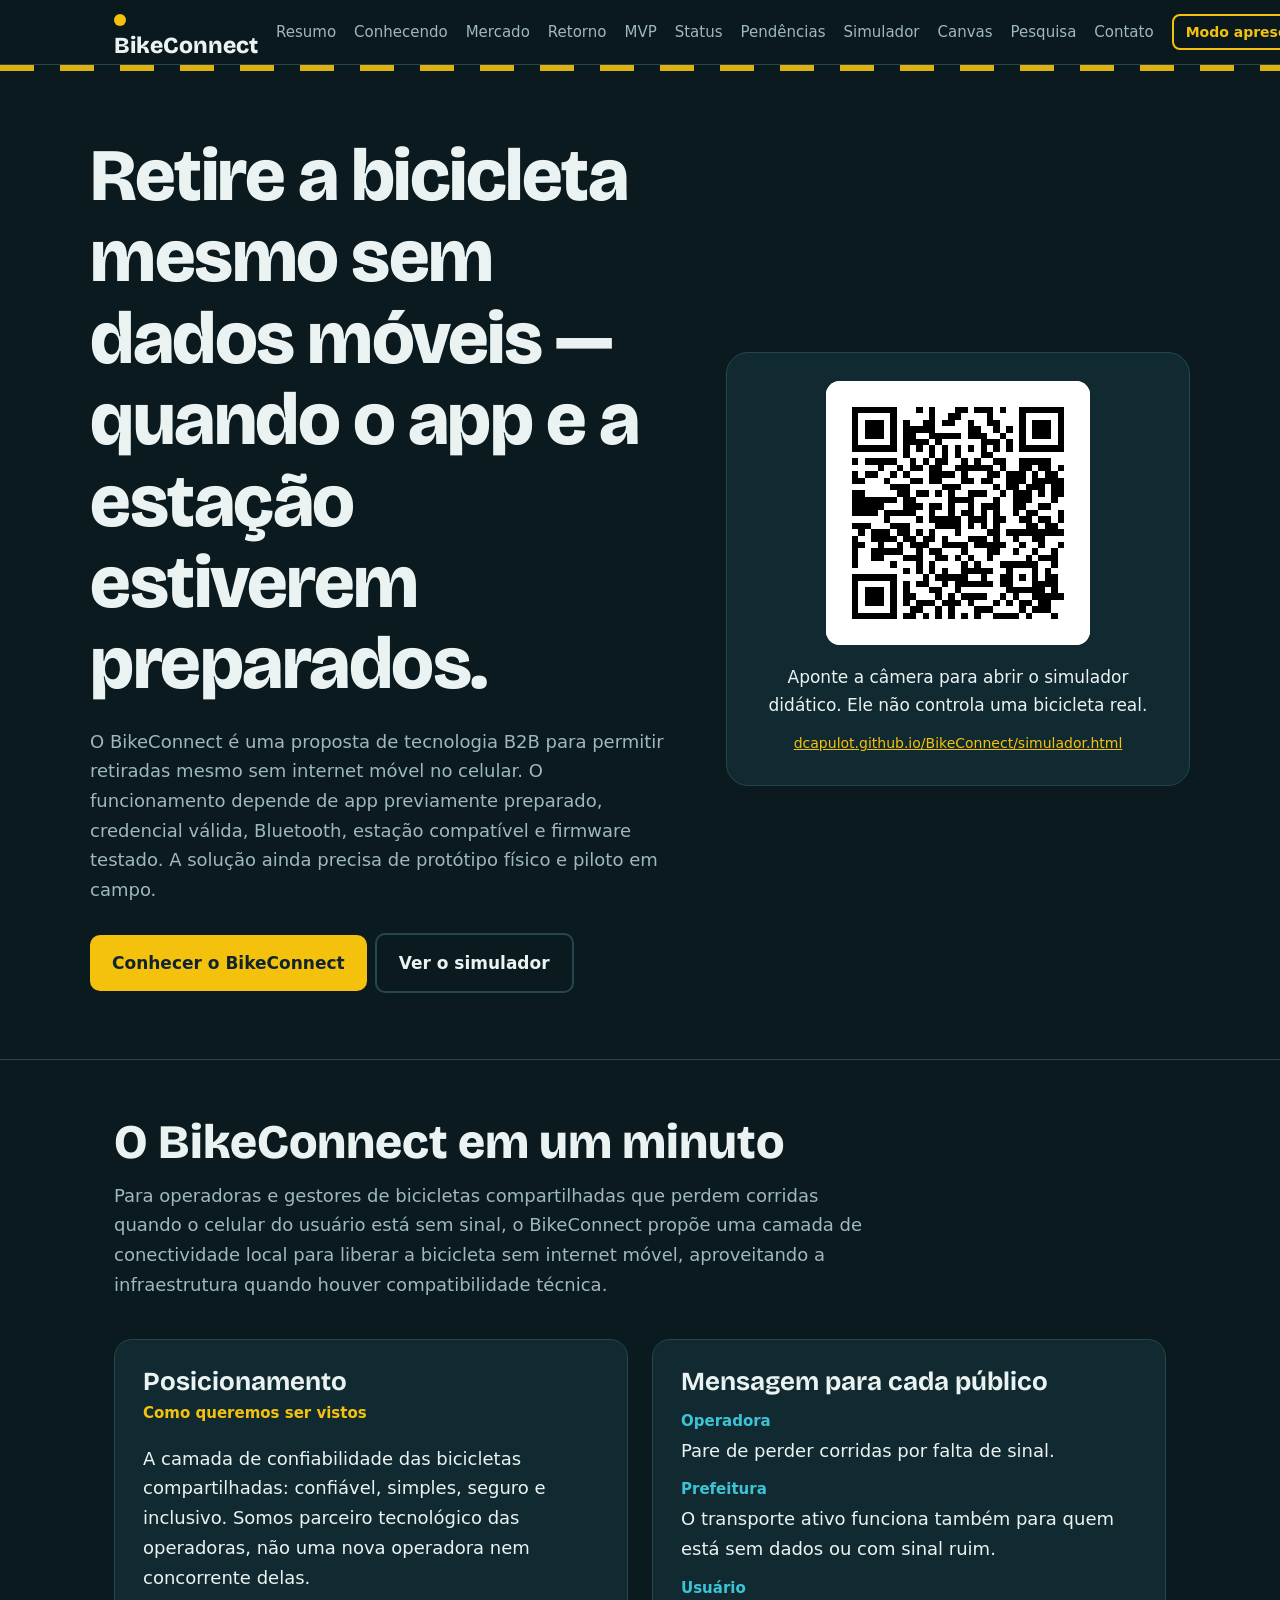
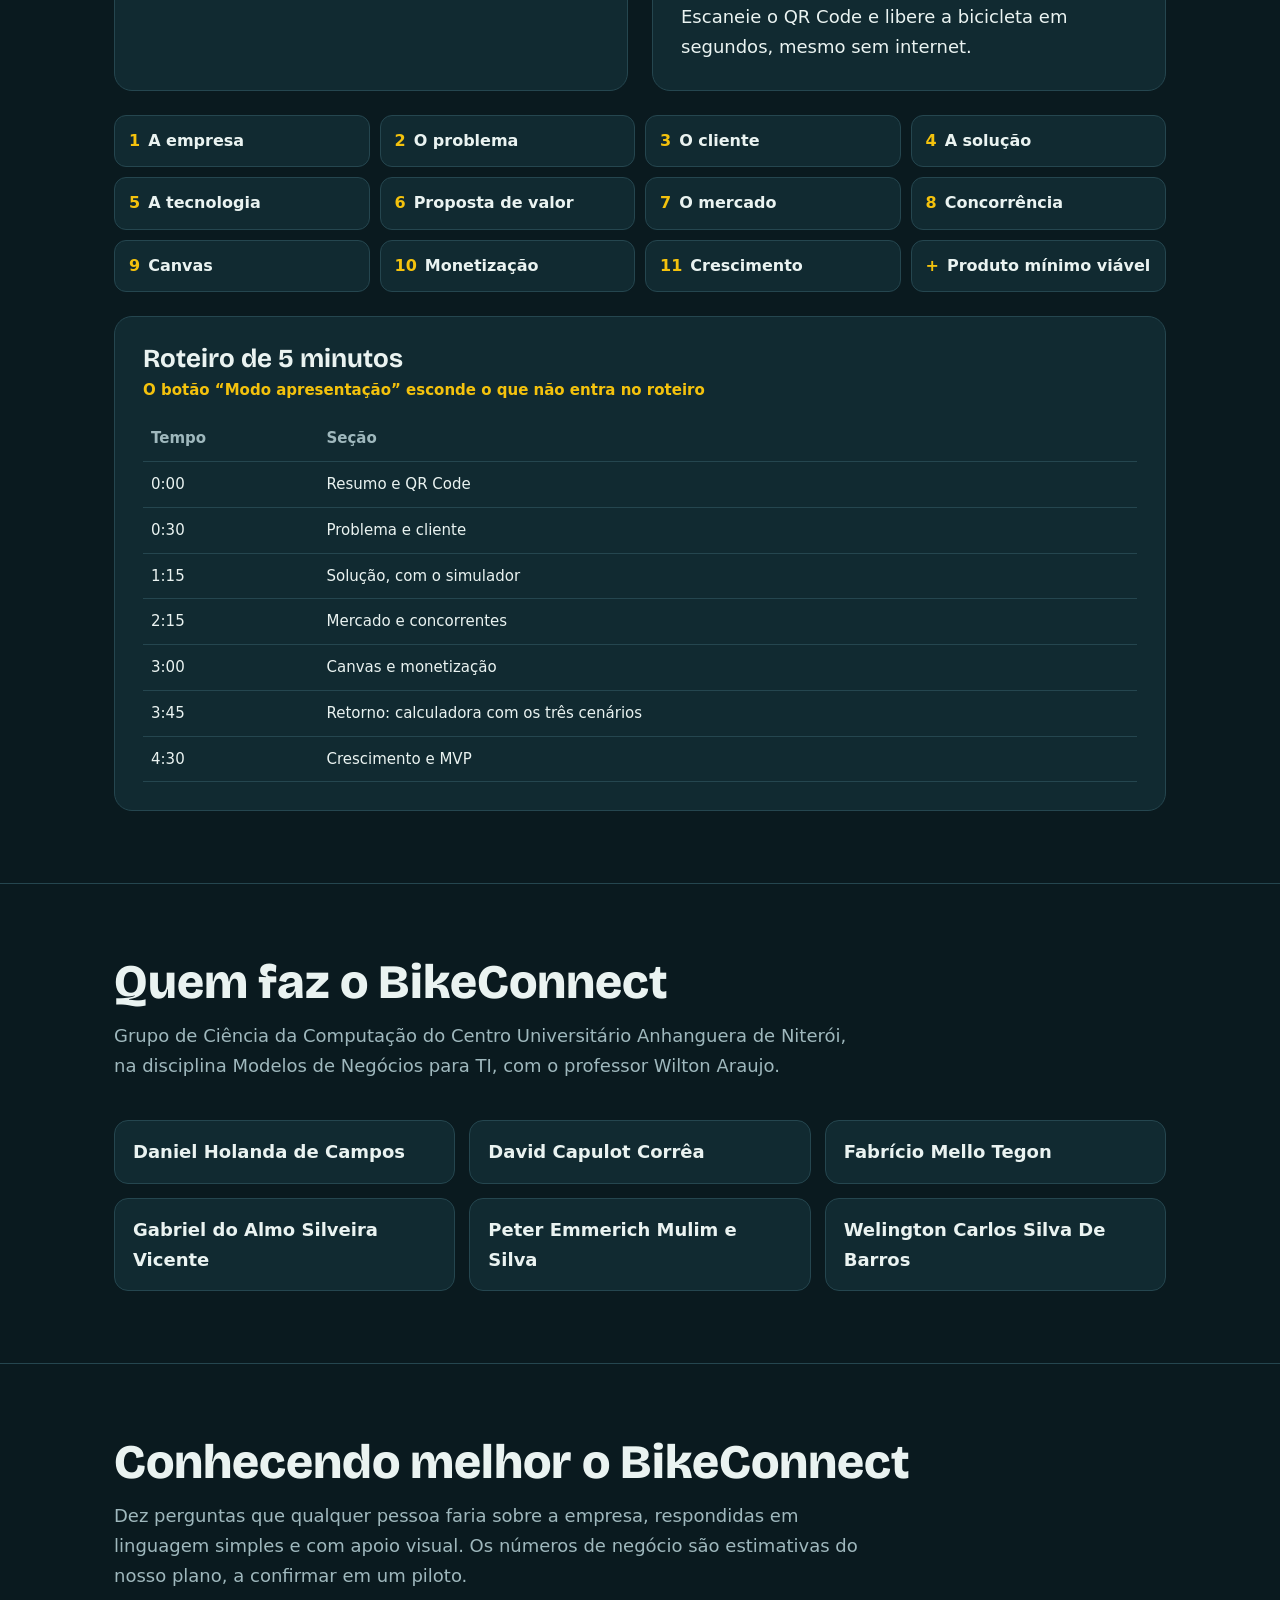
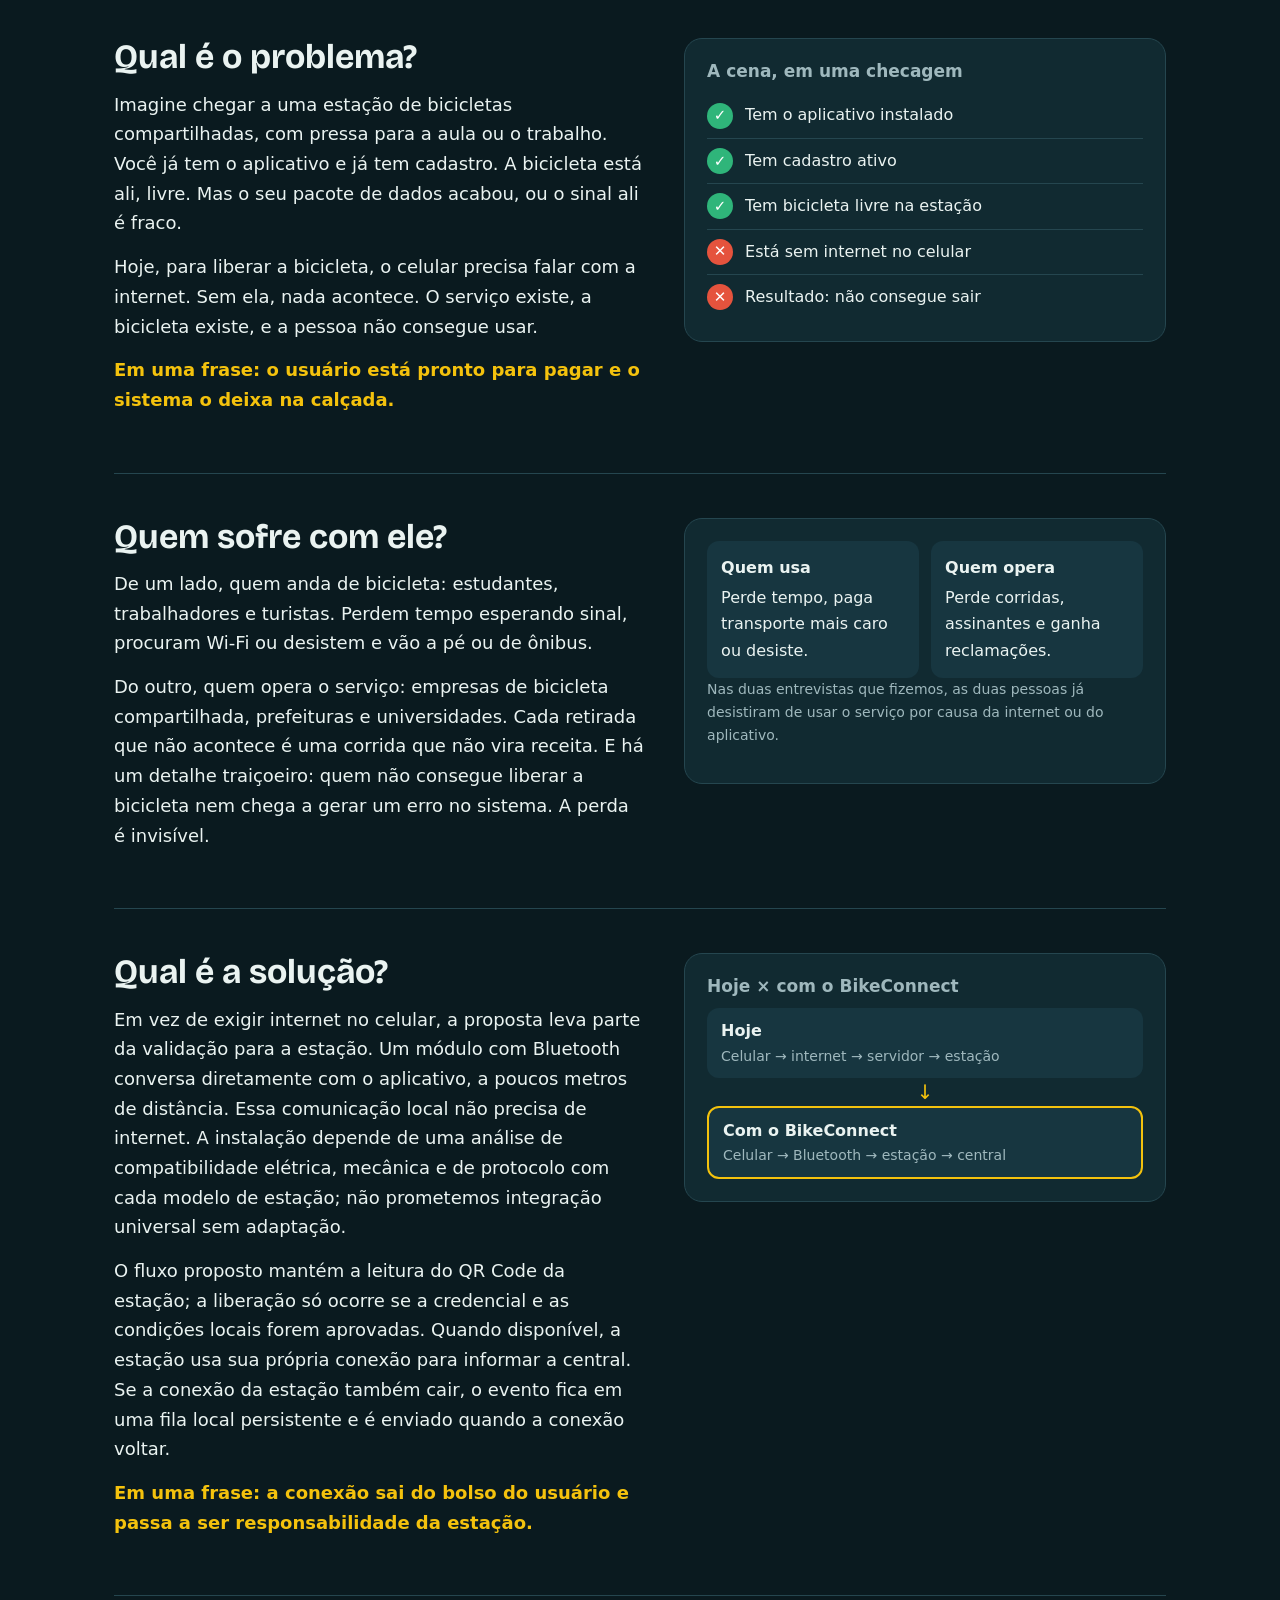
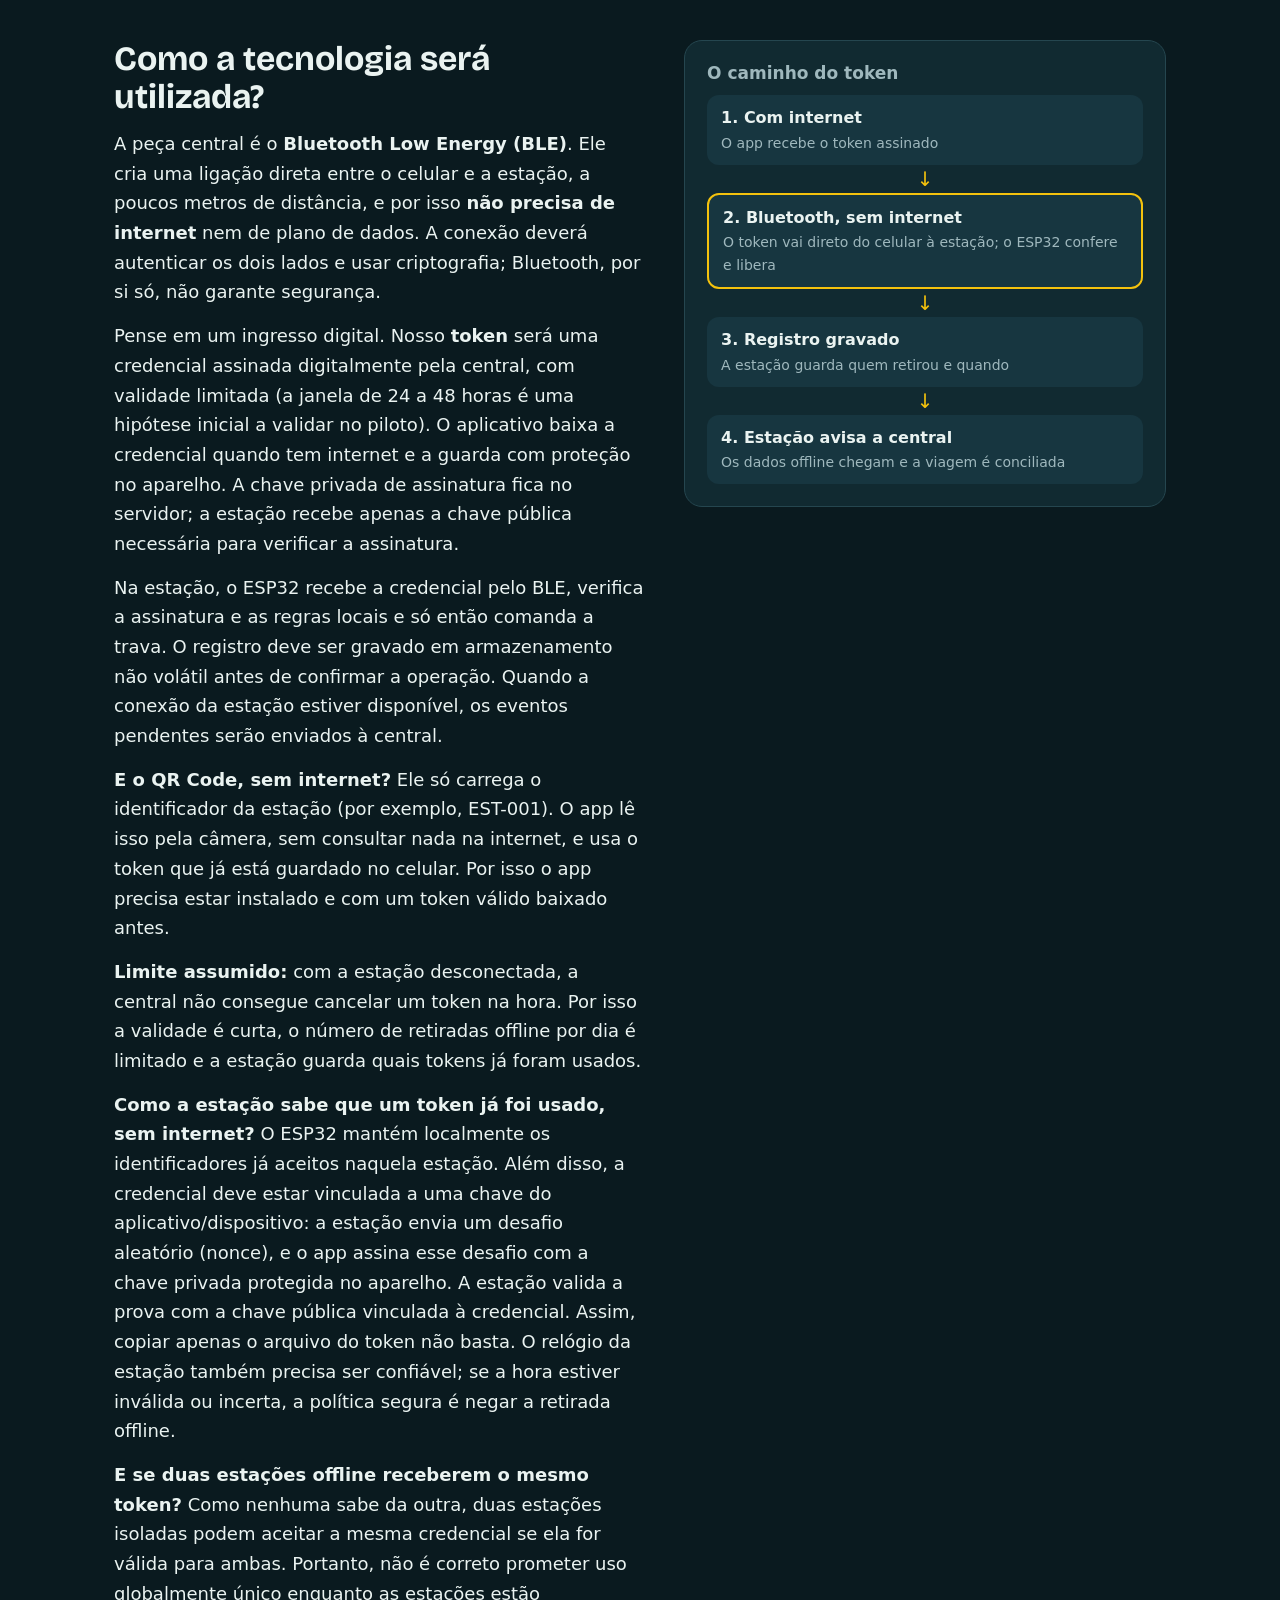
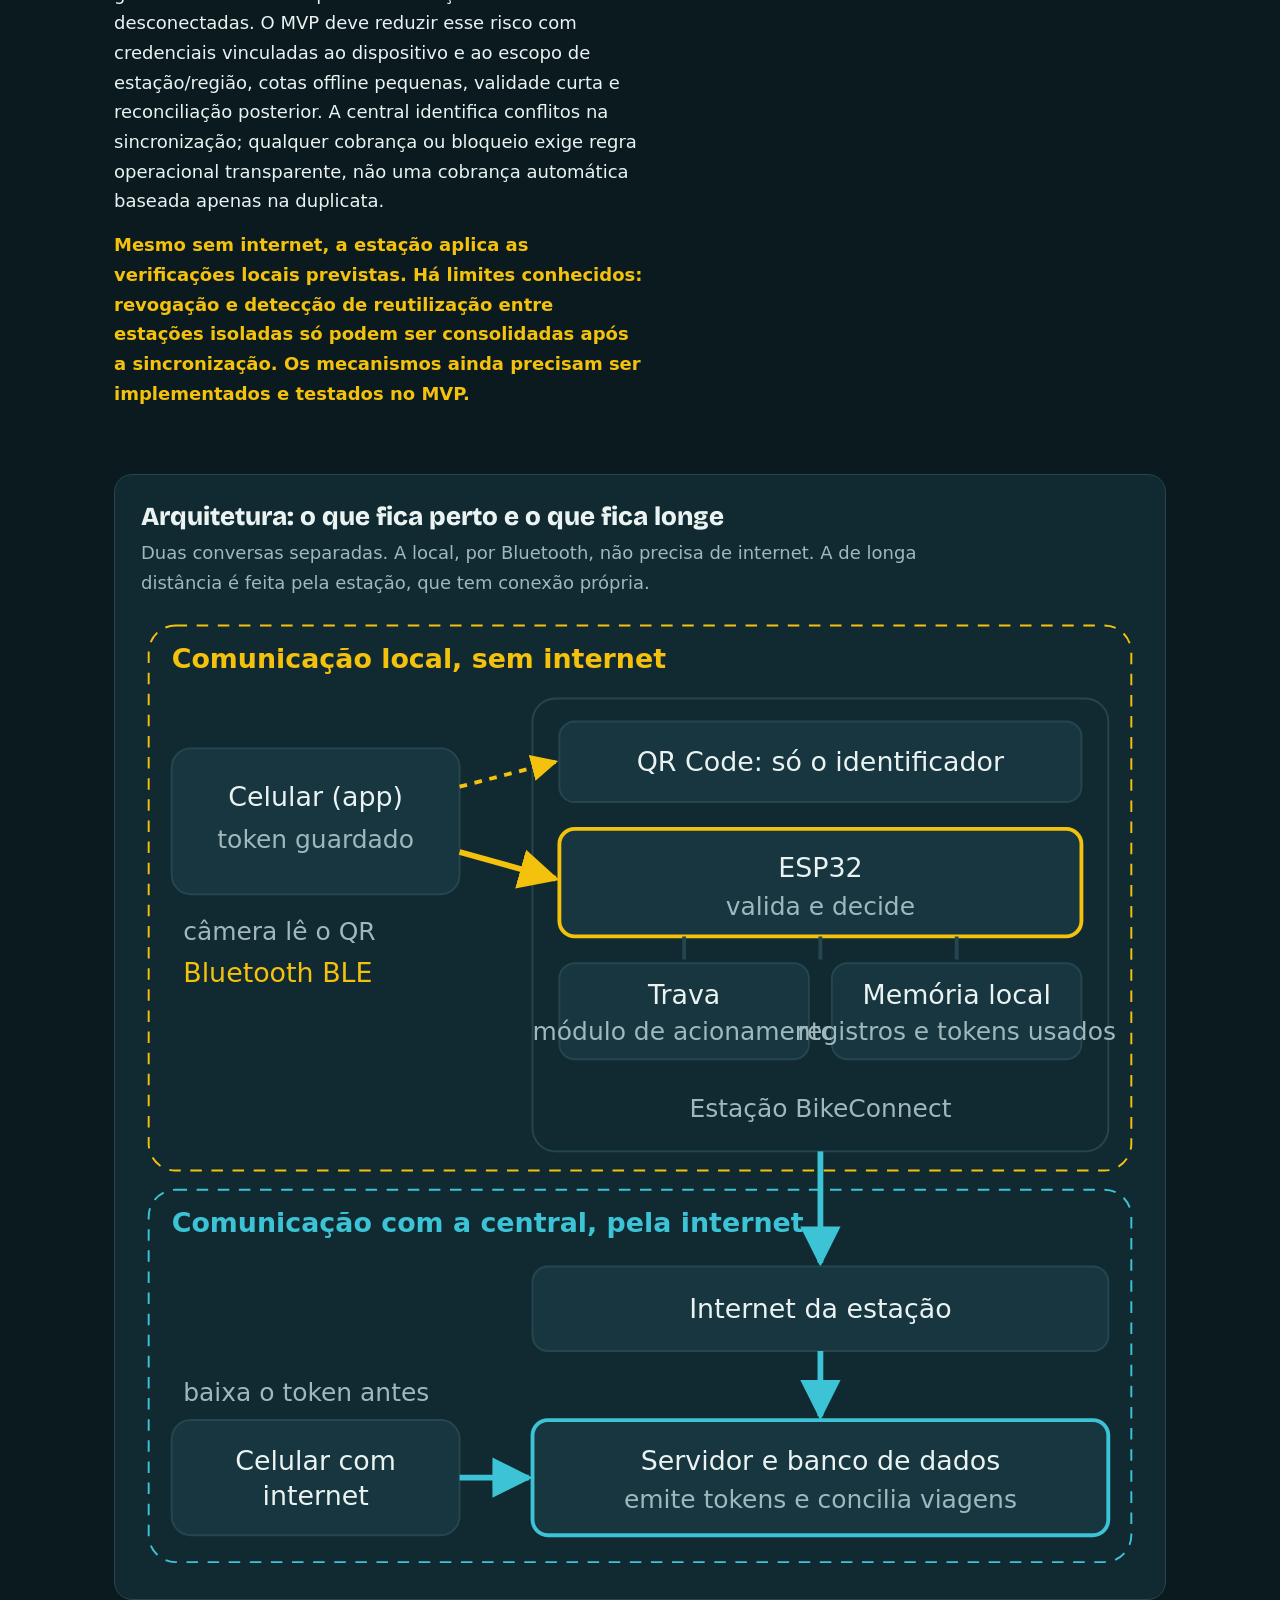
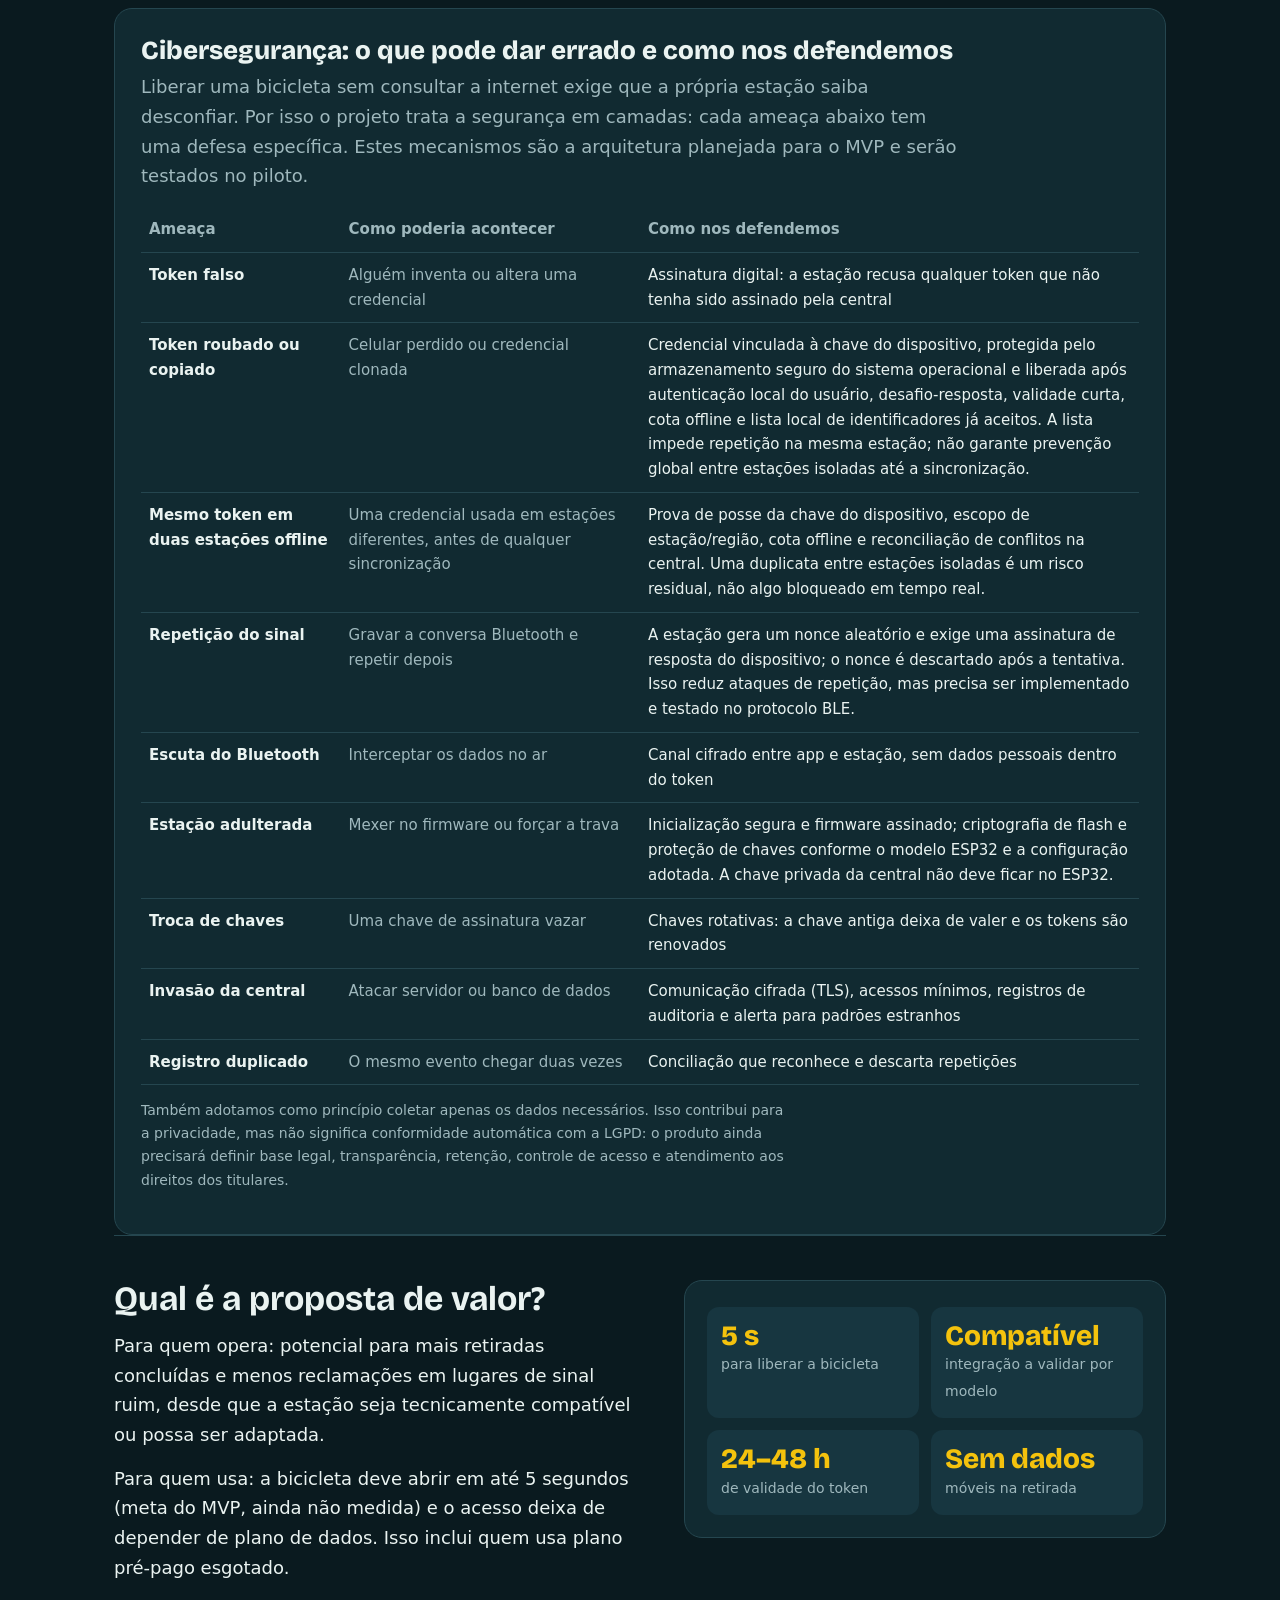
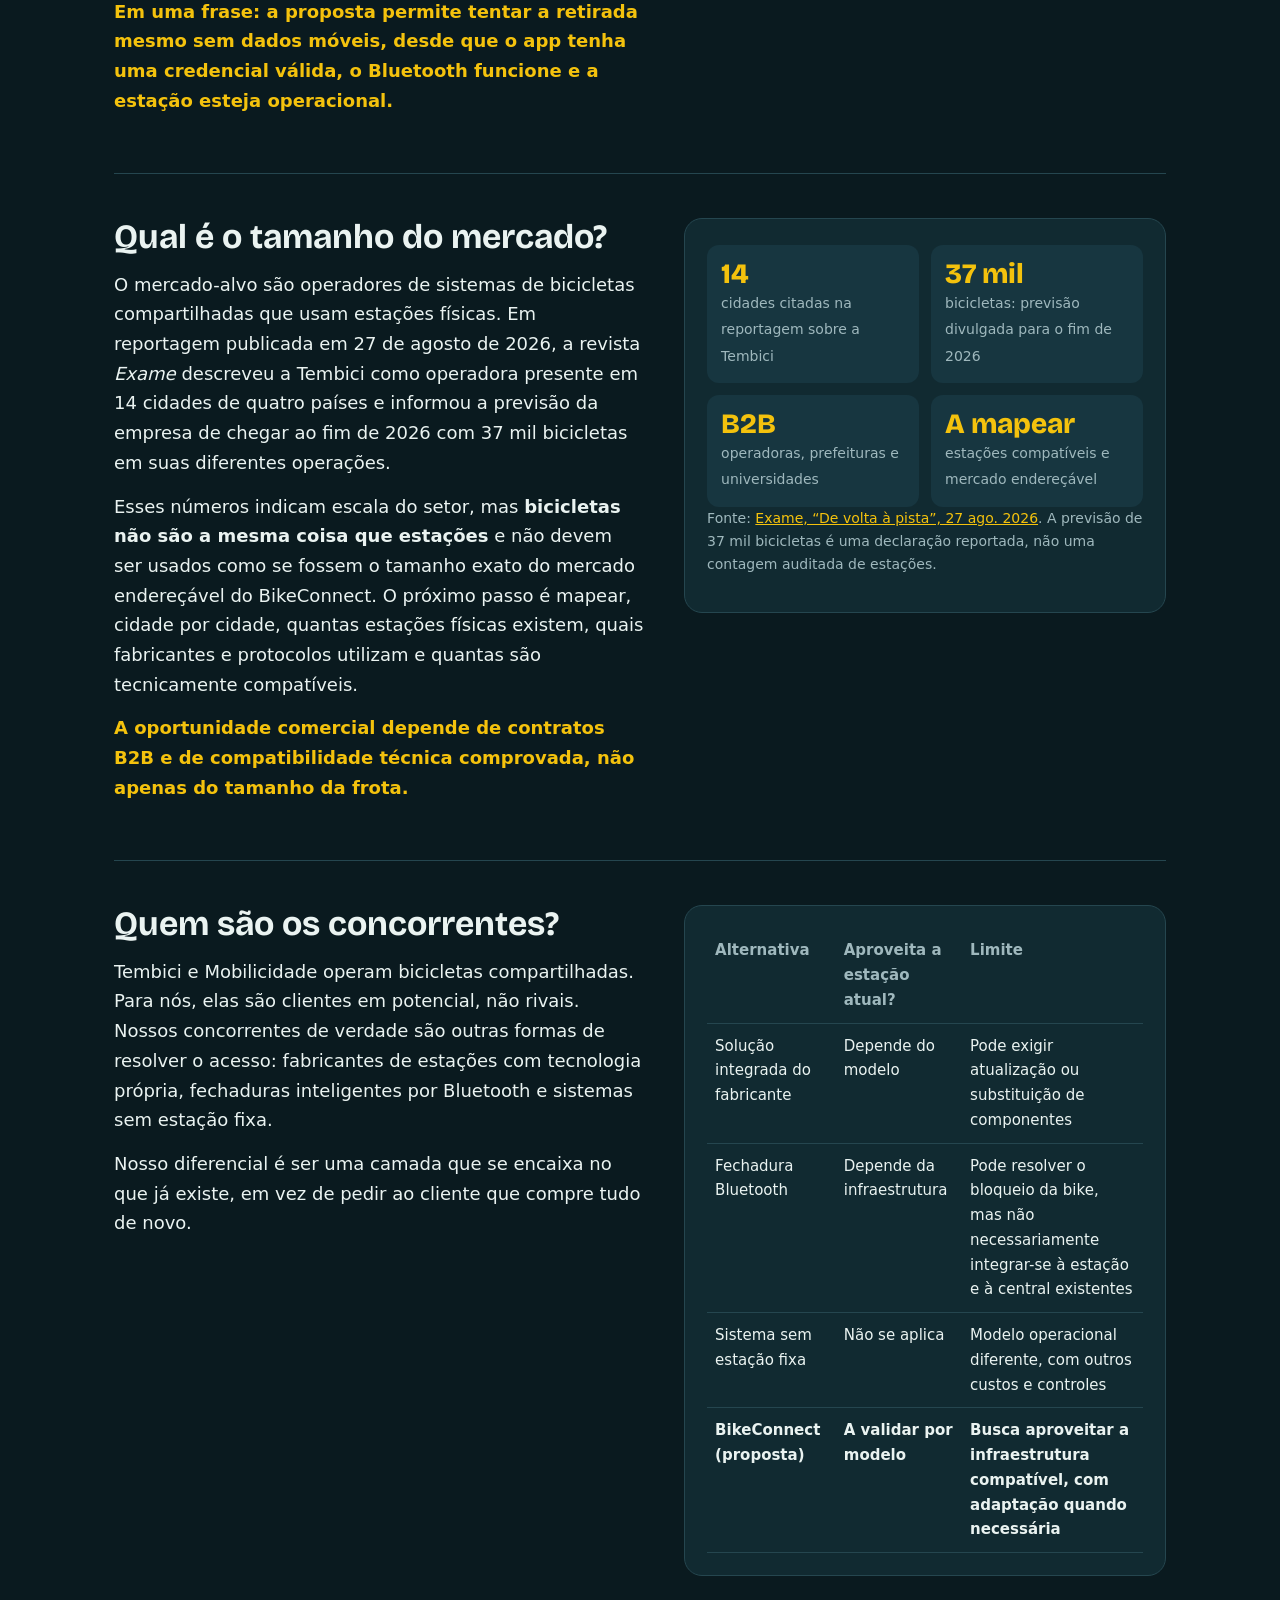
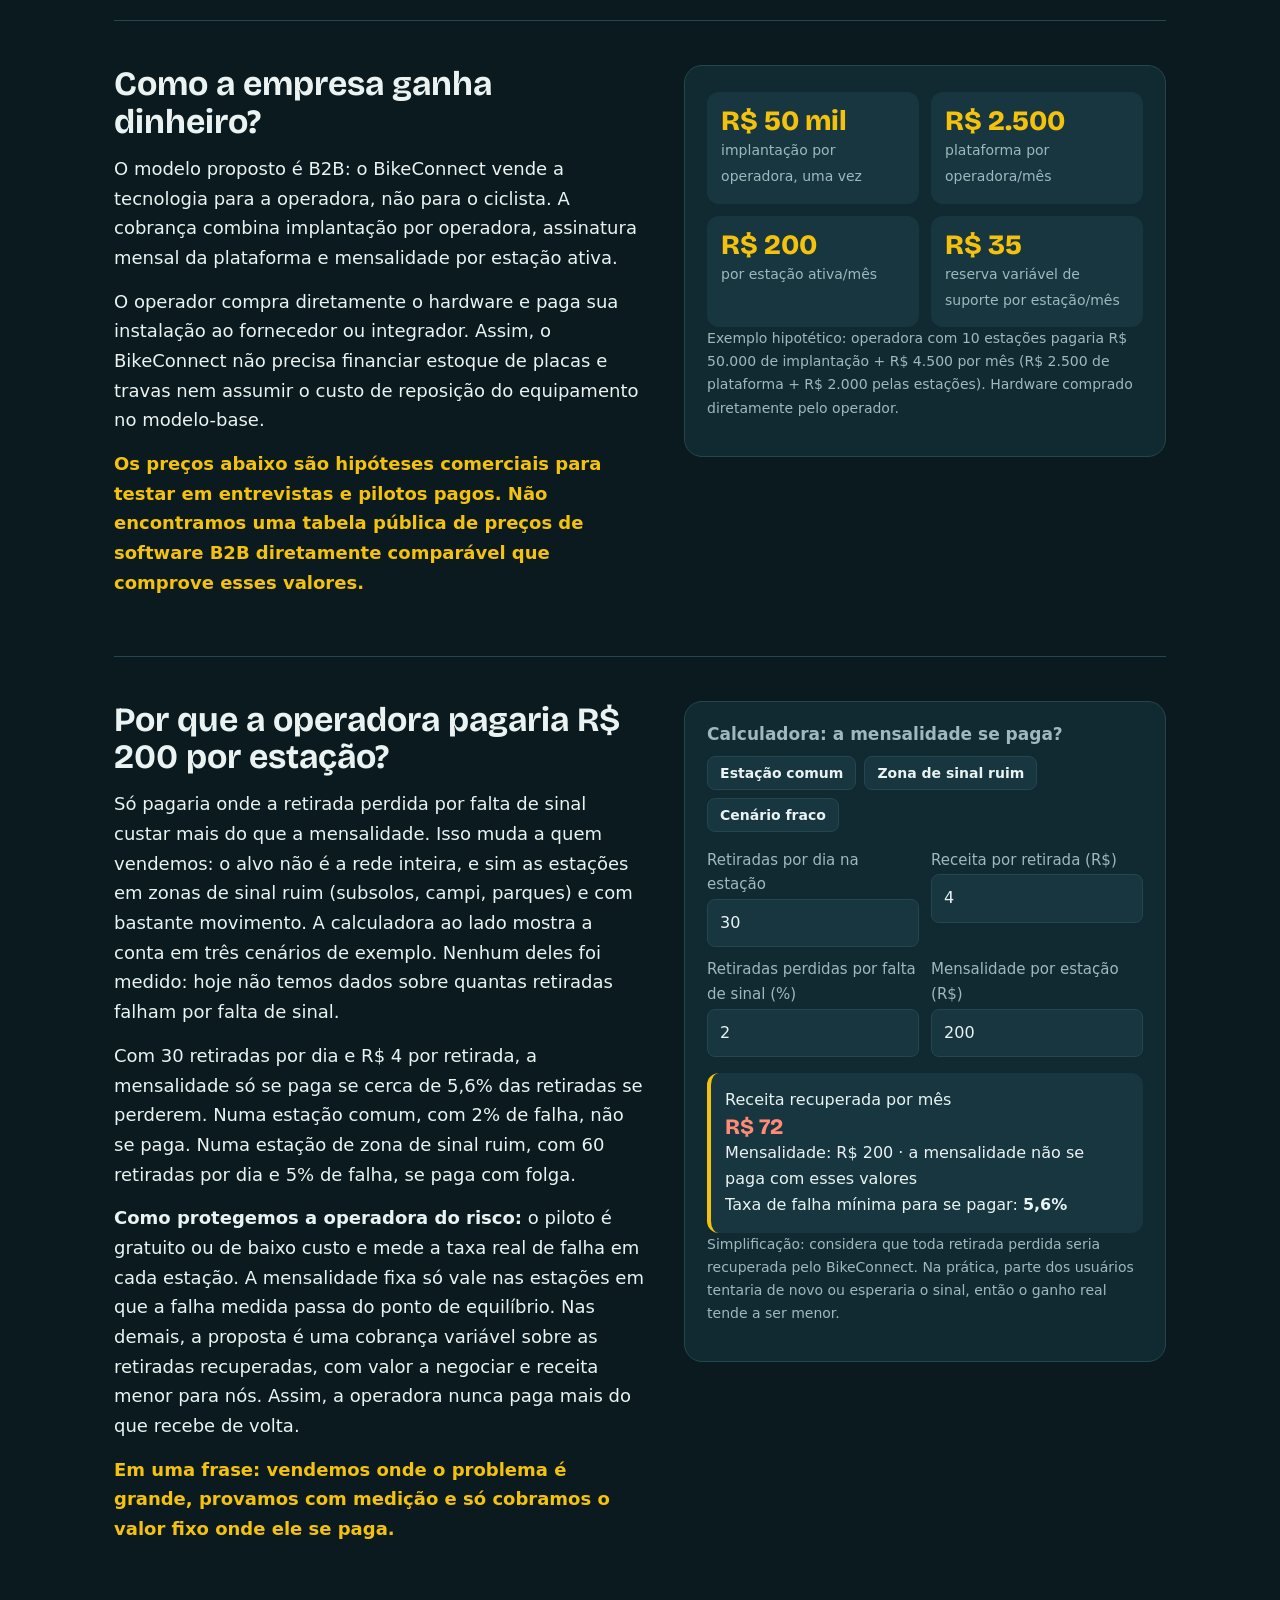
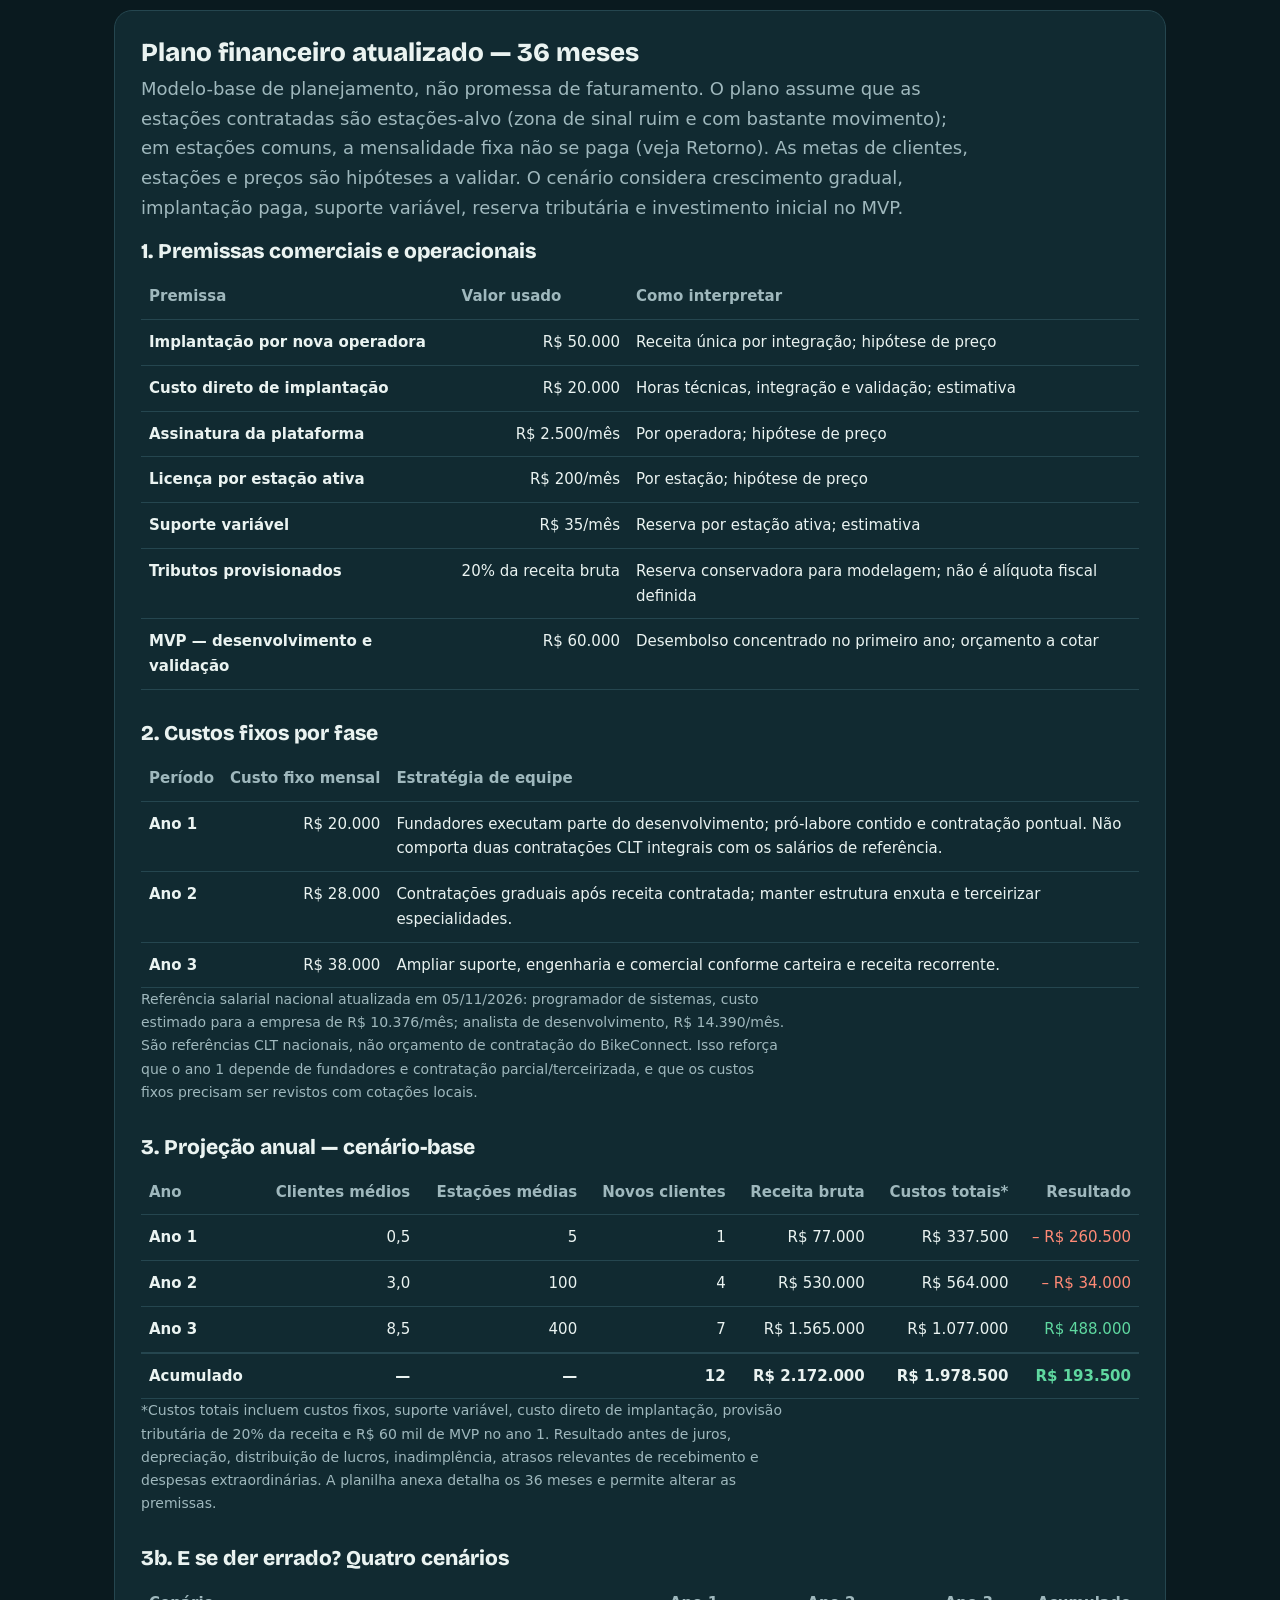
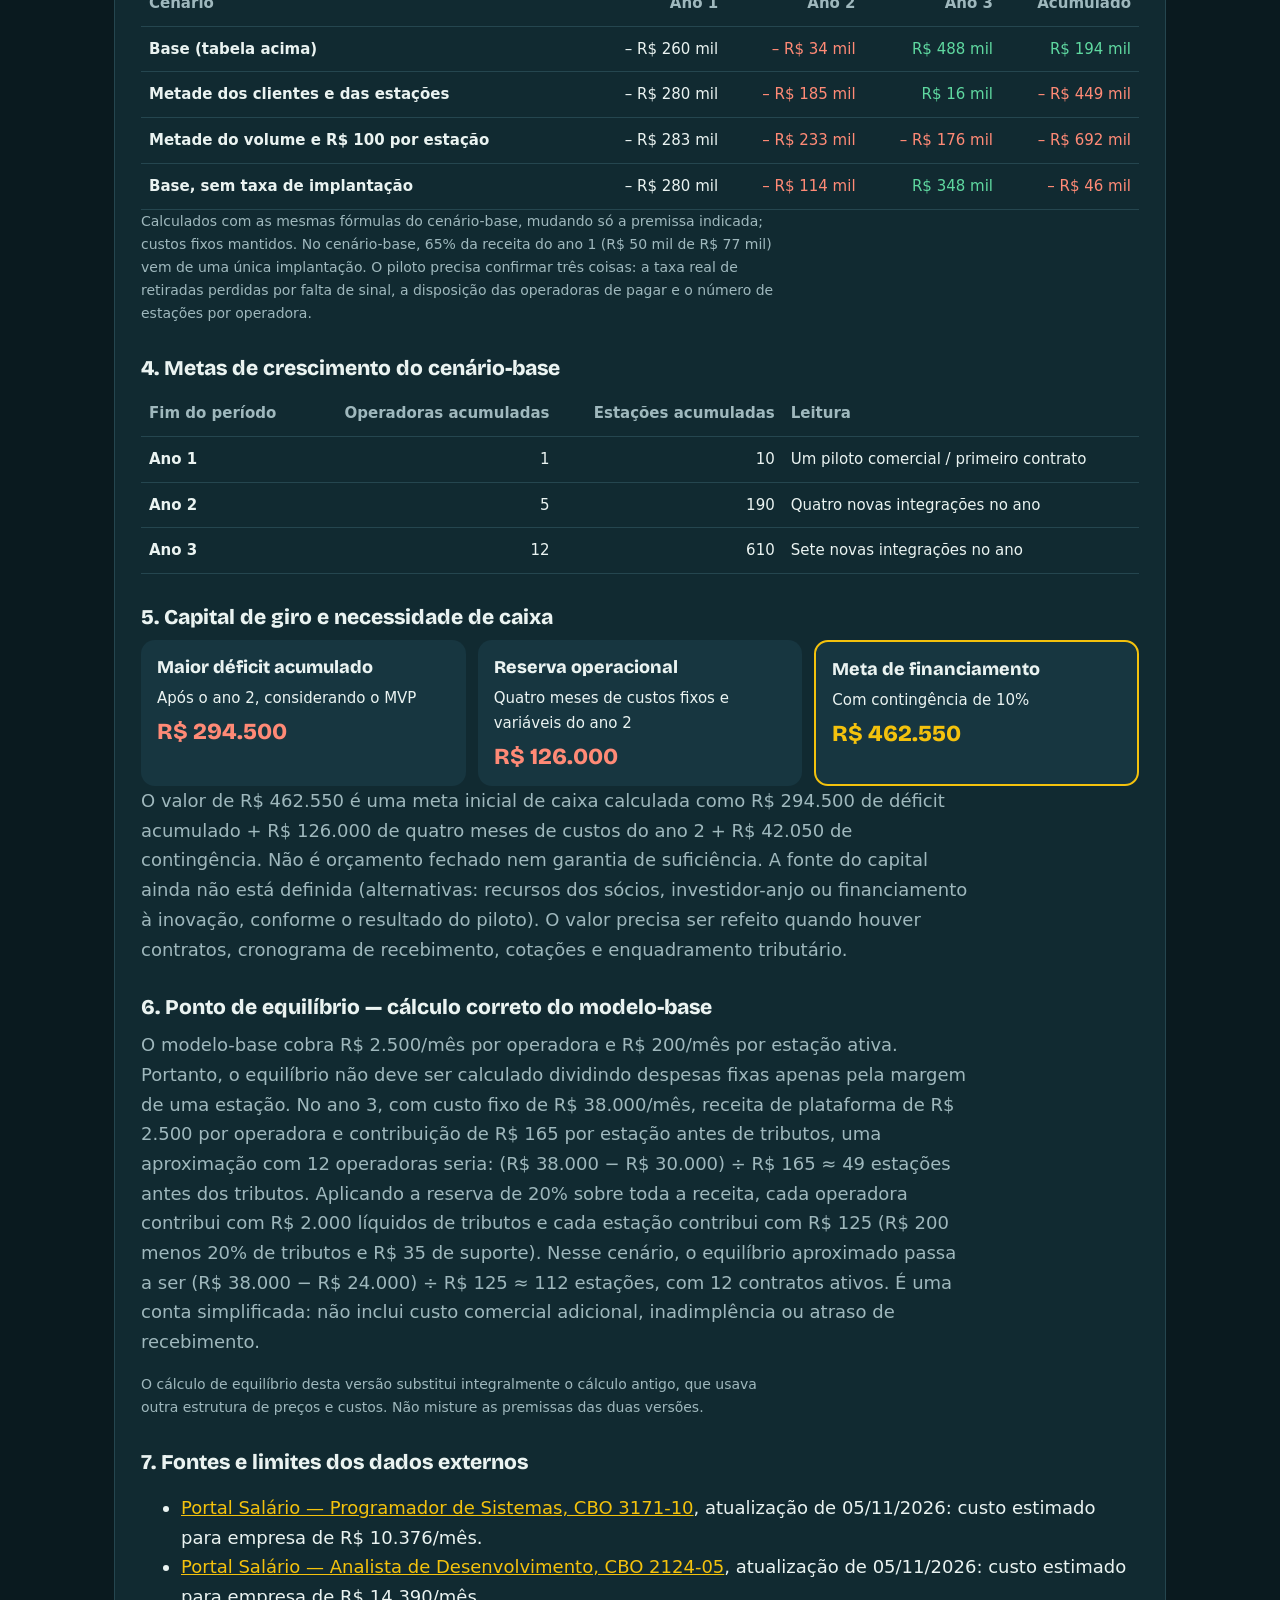
==== commit 506b79b8: "Modify navigation and add presentation mode feature Updated navigation links and added presentation " ====
--- a/index.html
+++ b/index.html
@@ -87,11 +87,13 @@
 @media(max-width:480px){body{font-size:17px}.wrap{padding:0 18px}.team,.cmp,.big{grid-template-columns:1fr}.sim{height:2120px}.hero h1{font-size:clamp(36px,11vw,52px)}.card{padding:22px}.sec{padding:18px}}
 @media(prefers-reduced-motion:reduce){html{scroll-behavior:auto}}
 .idx{display:grid;grid-template-columns:repeat(4,1fr);gap:10px;margin-top:24px}.idx a{background:var(--sf);border:1px solid var(--line);border-radius:12px;padding:12px 14px;text-decoration:none;color:var(--ink);font-weight:600;font-size:16px}.idx a:hover{border-color:var(--sig)}.idx span{color:var(--sig);margin-right:8px;font-weight:800}.card ul{margin:12px 0 0;padding-left:20px}.card li{margin:0 0 8px}#resumo{padding-top:56px}@media(max-width:820px){.idx{grid-template-columns:1fr 1fr}}@media(max-width:480px){.idx{grid-template-columns:1fr}}
+.roi label{display:block;font-size:15px;color:var(--mute);margin:10px 0 2px}.roi input{width:100%;padding:10px 12px;border-radius:8px;border:1px solid var(--line);background:var(--sf2);color:var(--ink);font:inherit}.roi .g{display:grid;grid-template-columns:1fr 1fr;gap:0 12px}.roi .res{margin-top:16px;padding:14px;border-radius:12px;background:var(--sf2);border-left:4px solid var(--sig)}.roi .res b{font:800 22px "Bricolage Grotesque",sans-serif;display:block}.roi .res.no b{color:#ff8a76}.roi .res.yes b{color:#5fd8a0}@media(max-width:480px){.roi .g{grid-template-columns:1fr}}
+.pmbtn{font:700 14px system-ui;padding:8px 12px;border-radius:8px;border:2px solid var(--sig);background:transparent;color:var(--sig);cursor:pointer;white-space:nowrap}.pmbtn[aria-pressed=true]{background:var(--sig);color:#11242c}.roi .pre{display:flex;flex-wrap:wrap;gap:8px;margin-bottom:6px}.roi .pre button{font:600 14px system-ui;padding:8px 12px;border-radius:8px;border:1px solid var(--line);background:var(--sf2);color:var(--ink);cursor:pointer}body.pres .ph{display:none!important}
 </style>
 </head>
 <body>
 <header><div class="wrap"><a class="logo" href="#"><i></i>BikeConnect</a>
-<nav aria-label="Navegação principal"><a href="#resumo">Resumo</a><a href="#conhecendo">Conhecendo</a><a href="#mercado">Mercado</a><a href="#mvp">MVP</a><a href="#status">Status</a><a href="#auditoria">Pendências</a><a href="#simulador">Simulador</a><a href="#canvas">Canvas</a><a href="#pesquisa">Pesquisa</a><a href="#contato">Contato</a></nav></div></header>
+<nav aria-label="Navegação principal"><a href="#resumo">Resumo</a><a href="#conhecendo">Conhecendo</a><a href="#mercado">Mercado</a><a href="#retorno">Retorno</a><a href="#mvp">MVP</a><a href="#status">Status</a><a href="#auditoria">Pendências</a><a href="#simulador">Simulador</a><a href="#canvas">Canvas</a><a href="#pesquisa">Pesquisa</a><a href="#contato">Contato</a><button type="button" class="pmbtn" id="pm" aria-pressed="false">Modo apresentação</button></nav></div></header>
 <main>
 <div class="road" aria-hidden="true"></div>
 <div class="wrap hero">
@@ -115,6 +117,8 @@
   <div class="card"><h3>Mensagem para cada público</h3><dl><dt>Operadora</dt><dd>Pare de perder corridas por falta de sinal.</dd><dt>Prefeitura</dt><dd>O transporte ativo funciona também para quem está sem dados ou com sinal ruim.</dd><dt>Usuário</dt><dd>Escaneie o QR Code e libere a bicicleta em segundos, mesmo sem internet.</dd></dl></div>
  </div>
  <div class="idx"><a href="#resumo"><span>1</span>A empresa</a><a href="#problema"><span>2</span>O problema</a><a href="#cliente"><span>3</span>O cliente</a><a href="#solucao"><span>4</span>A solução</a><a href="#tecnologia"><span>5</span>A tecnologia</a><a href="#valor"><span>6</span>Proposta de valor</a><a href="#mercado"><span>7</span>O mercado</a><a href="#concorrentes"><span>8</span>Concorrência</a><a href="#canvas"><span>9</span>Canvas</a><a href="#monetizacao"><span>10</span>Monetização</a><a href="#crescimento"><span>11</span>Crescimento</a><a href="#mvp"><span>+</span>Produto mínimo viável</a></div>
+ <div class="card" style="margin-top:24px"><h3>Roteiro de 5 minutos</h3><p class="tag">O botão “Modo apresentação” esconde o que não entra no roteiro</p>
+  <table><tr><th>Tempo</th><th>Seção</th></tr><tr><td>0:00</td><td>Resumo e QR Code</td></tr><tr><td>0:30</td><td>Problema e cliente</td></tr><tr><td>1:15</td><td>Solução, com o simulador</td></tr><tr><td>2:15</td><td>Mercado e concorrentes</td></tr><tr><td>3:00</td><td>Canvas e monetização</td></tr><tr><td>3:45</td><td>Retorno: calculadora com os três cenários</td></tr><tr><td>4:30</td><td>Crescimento e MVP</td></tr></table></div>
 </div></section>
 
 <section id="equipe"><div class="wrap">
@@ -216,8 +220,27 @@
   <p class="k">Os preços abaixo são hipóteses comerciais para testar em entrevistas e pilotos pagos. Não encontramos uma tabela pública de preços de software B2B diretamente comparável que comprove esses valores.</p></div>
   <div class="vis"><div class="big"><div><b>R$ 50 mil</b><span>implantação por operadora, uma vez</span></div><div><b>R$ 2.500</b><span>plataforma por operadora/mês</span></div><div><b>R$ 200</b><span>por estação ativa/mês</span></div><div><b>R$ 35</b><span>reserva variável de suporte por estação/mês</span></div></div>
    <p class="src">Exemplo hipotético: operadora com 10 estações pagaria R$ 50.000 de implantação + R$ 4.500 por mês (R$ 2.500 de plataforma + R$ 2.000 pelas estações). Hardware comprado diretamente pelo operador.</p></div></article>
+ <article class="q" id="retorno"><div><h3>Por que a operadora pagaria R$ 200 por estação?</h3>
+  <p>Só pagaria onde a retirada perdida por falta de sinal custar mais do que a mensalidade. Isso muda a quem vendemos: o alvo não é a rede inteira, e sim as estações em zonas de sinal ruim (subsolos, campi, parques) e com bastante movimento. A calculadora ao lado mostra a conta em três cenários de exemplo. Nenhum deles foi medido: hoje não temos dados sobre quantas retiradas falham por falta de sinal.</p>
+  <p>Com 30 retiradas por dia e R$ 4 por retirada, a mensalidade só se paga se cerca de 5,6% das retiradas se perderem. Numa estação comum, com 2% de falha, não se paga. Numa estação de zona de sinal ruim, com 60 retiradas por dia e 5% de falha, se paga com folga.</p>
+  <p><b>Como protegemos a operadora do risco:</b> o piloto é gratuito ou de baixo custo e mede a taxa real de falha em cada estação. A mensalidade fixa só vale nas estações em que a falha medida passa do ponto de equilíbrio. Nas demais, a proposta é uma cobrança variável sobre as retiradas recuperadas, com valor a negociar e receita menor para nós. Assim, a operadora nunca paga mais do que recebe de volta.</p>
+  <p class="k">Em uma frase: vendemos onde o problema é grande, provamos com medição e só cobramos o valor fixo onde ele se paga.</p></div>
+  <div class="vis roi"><h4>Calculadora: a mensalidade se paga?</h4>
+   <div class="pre"><button type="button" data-d="30" data-v="4" data-f="2">Estação comum</button><button type="button" data-d="60" data-v="4" data-f="5">Zona de sinal ruim</button><button type="button" data-d="20" data-v="3" data-f="1">Cenário fraco</button></div>
+   <div class="g"><div><label for="r_d">Retiradas por dia na estação</label><input id="r_d" type="number" min="0" value="30"></div>
+   <div><label for="r_v">Receita por retirada (R$)</label><input id="r_v" type="number" min="0" step="0.5" value="4"></div>
+   <div><label for="r_f">Retiradas perdidas por falta de sinal (%)</label><input id="r_f" type="number" min="0" step="0.5" value="2"></div>
+   <div><label for="r_m">Mensalidade por estação (R$)</label><input id="r_m" type="number" min="0" value="200"></div></div>
+   <div class="res" id="r_out" aria-live="polite"></div>
+   <p class="src">Simplificação: considera que toda retirada perdida seria recuperada pelo BikeConnect. Na prática, parte dos usuários tentaria de novo ou esperaria o sinal, então o ganho real tende a ser menor.</p></div></article>
+<script>(function(){function g(i){var v=parseFloat(document.getElementById(i).value);return isFinite(v)&&v>=0?v:0}
+function f(n){return n.toLocaleString("pt-BR",{style:"currency",currency:"BRL",maximumFractionDigits:0})}
+function u(){var d=g("r_d"),v=g("r_v"),p=g("r_f")/100,m=g("r_m"),base=d*30*v,perda=base*p,min=base>0?m/base*100:0,ok=perda>=m,el=document.getElementById("r_out");
+el.className="res "+(ok?"yes":"no");
+el.innerHTML="<span>Receita recuperada por mês</span><b>"+f(perda)+"</b><span>Mensalidade: "+f(m)+" · "+(ok?"a mensalidade se paga":"a mensalidade não se paga com esses valores")+"</span><br><span>Taxa de falha mínima para se pagar: <strong>"+min.toFixed(1).replace(".",",")+"%</strong></span>"}
+["r_d","r_v","r_f","r_m"].forEach(function(i){document.getElementById(i).addEventListener("input",u)});document.querySelectorAll(".roi .pre button").forEach(function(b){b.addEventListener("click",function(){document.getElementById("r_d").value=b.dataset.d;document.getElementById("r_v").value=b.dataset.v;document.getElementById("r_f").value=b.dataset.f;u()})});u()})();</script>
  <div class="sec fin"><h4>Plano financeiro atualizado — 36 meses</h4>
-  <p>Modelo-base de planejamento, não promessa de faturamento. As metas de clientes, estações e preços são hipóteses a validar. O cenário considera crescimento gradual, implantação paga, suporte variável, reserva tributária e investimento inicial no MVP.</p>
+  <p>Modelo-base de planejamento, não promessa de faturamento. O plano assume que as estações contratadas são estações-alvo (zona de sinal ruim e com bastante movimento); em estações comuns, a mensalidade fixa não se paga (veja Retorno). As metas de clientes, estações e preços são hipóteses a validar. O cenário considera crescimento gradual, implantação paga, suporte variável, reserva tributária e investimento inicial no MVP.</p>
   <h5>1. Premissas comerciais e operacionais</h5>
   <div class="tw"><table>
    <tr><th>Premissa</th><th>Valor usado</th><th>Como interpretar</th></tr>
@@ -246,6 +269,15 @@
    <tr class="tot"><td>Acumulado</td><td class="n">—</td><td class="n">—</td><td class="n">12</td><td class="n">R$ 2.172.000</td><td class="n">R$ 1.978.500</td><td class="n pos">R$ 193.500</td></tr>
   </table></div>
   <p class="src">*Custos totais incluem custos fixos, suporte variável, custo direto de implantação, provisão tributária de 20% da receita e R$ 60 mil de MVP no ano 1. Resultado antes de juros, depreciação, distribuição de lucros, inadimplência, atrasos relevantes de recebimento e despesas extraordinárias. A planilha anexa detalha os 36 meses e permite alterar as premissas.</p>
+  <h5>3b. E se der errado? Quatro cenários</h5>
+  <div class="tw"><table>
+   <tr><th>Cenário</th><th class="n">Ano 1</th><th class="n">Ano 2</th><th class="n">Ano 3</th><th class="n">Acumulado</th></tr>
+   <tr><td>Base (tabela acima)</td><td class="n neg">– R$ 260 mil</td><td class="n neg">– R$ 34 mil</td><td class="n pos">R$ 488 mil</td><td class="n pos">R$ 194 mil</td></tr>
+   <tr><td>Metade dos clientes e das estações</td><td class="n neg">– R$ 280 mil</td><td class="n neg">– R$ 185 mil</td><td class="n pos">R$ 16 mil</td><td class="n neg">– R$ 449 mil</td></tr>
+   <tr><td>Metade do volume e R$ 100 por estação</td><td class="n neg">– R$ 283 mil</td><td class="n neg">– R$ 233 mil</td><td class="n neg">– R$ 176 mil</td><td class="n neg">– R$ 692 mil</td></tr>
+   <tr><td>Base, sem taxa de implantação</td><td class="n neg">– R$ 280 mil</td><td class="n neg">– R$ 114 mil</td><td class="n pos">R$ 348 mil</td><td class="n neg">– R$ 46 mil</td></tr>
+  </table></div>
+  <p class="src">Calculados com as mesmas fórmulas do cenário-base, mudando só a premissa indicada; custos fixos mantidos. No cenário-base, 65% da receita do ano 1 (R$ 50 mil de R$ 77 mil) vem de uma única implantação. O piloto precisa confirmar três coisas: a taxa real de retiradas perdidas por falta de sinal, a disposição das operadoras de pagar e o número de estações por operadora.</p>
   <h5>4. Metas de crescimento do cenário-base</h5>
   <div class="tw"><table>
    <tr><th>Fim do período</th><th class="n">Operadoras acumuladas</th><th class="n">Estações acumuladas</th><th>Leitura</th></tr>
@@ -259,7 +291,7 @@
    <div class="out"><h6>Reserva operacional</h6><p>Quatro meses de custos fixos e variáveis do ano 2</p><b>R$ 126.000</b></div>
    <div class="left"><h6>Meta de financiamento</h6><p>Com contingência de 10%</p><b>R$ 462.550</b></div>
   </div>
-  <p>O valor de R$ 462.550 é uma meta inicial de caixa calculada como R$ 294.500 de déficit acumulado + R$ 126.000 de quatro meses de custos do ano 2 + R$ 42.050 de contingência. Não é orçamento fechado nem garantia de suficiência: precisa ser refeito quando houver contratos, cronograma de recebimento, cotações e enquadramento tributário.</p>
+  <p>O valor de R$ 462.550 é uma meta inicial de caixa calculada como R$ 294.500 de déficit acumulado + R$ 126.000 de quatro meses de custos do ano 2 + R$ 42.050 de contingência. Não é orçamento fechado nem garantia de suficiência. A fonte do capital ainda não está definida (alternativas: recursos dos sócios, investidor-anjo ou financiamento à inovação, conforme o resultado do piloto). O valor precisa ser refeito quando houver contratos, cronograma de recebimento, cotações e enquadramento tributário.</p>
   <h5>6. Ponto de equilíbrio — cálculo correto do modelo-base</h5>
   <p>O modelo-base cobra R$ 2.500/mês por operadora e R$ 200/mês por estação ativa. Portanto, o equilíbrio não deve ser calculado dividindo despesas fixas apenas pela margem de uma estação. No ano 3, com custo fixo de R$ 38.000/mês, receita de plataforma de R$ 2.500 por operadora e contribuição de R$ 165 por estação antes de tributos, uma aproximação com 12 operadoras seria: (R$ 38.000 − R$ 30.000) ÷ R$ 165 ≈ 49 estações antes dos tributos. Aplicando a reserva de 20% sobre toda a receita, cada operadora contribui com R$ 2.000 líquidos de tributos e cada estação contribui com R$ 125 (R$ 200 menos 20% de tributos e R$ 35 de suporte). Nesse cenário, o equilíbrio aproximado passa a ser (R$ 38.000 − R$ 24.000) ÷ R$ 125 ≈ 112 estações, com 12 contratos ativos. É uma conta simplificada: não inclui custo comercial adicional, inadimplência ou atraso de recebimento.</p>
   <p class="src">O cálculo de equilíbrio desta versão substitui integralmente o cálculo antigo, que usava outra estrutura de preços e custos. Não misture as premissas das duas versões.</p>
@@ -272,7 +304,6 @@
    <li><a href="https://registro.br/dominio" target="_blank" rel="noopener noreferrer">Registro.br</a>: domínio .br anunciado a R$ 40/ano.</li>
    <li><a href="https://www8.receita.fazenda.gov.br/SIMPLESNACIONAL/Noticias/NoticiaCompleta.aspx?id=415ad600-7d43-4e55-971b-55df99e95ef3" target="_blank" rel="noopener noreferrer">Receita Federal — fator R</a>: atividades de software sujeitas ao fator R podem variar entre Anexos III e V conforme folha/faturamento; o contador deve confirmar CNAE, atividade e enquadramento.</li>
   </ul>
-  <p class="src">Não foi localizada uma tabela pública confiável de preços para software B2B diretamente comparável ao BikeConnect. Assim, R$ 50 mil, R$ 2.500, R$ 200, R$ 35 e as metas de vendas são hipóteses de negócio, não “preços de mercado comprovados”.</p>
  </div>
  <article class="q" id="crescimento"><div><h3>Como irá conquistar clientes?</h3>
   <p>Começamos pequeno: um piloto em 1 ou 2 estações de uma universidade, onde as decisões são rápidas e o público é jovem e conectado ao tema. A proposta comercial é um piloto pago, de escopo limitado e com critérios de aceite definidos. Se a equipe optar por um teste acadêmico subsidiado, ele deve ser identificado como validação financiada, não como venda nem como prova de disposição de compra.</p>
@@ -281,13 +312,13 @@
 
  <article class="q"><div><h3>Como poderá crescer?</h3>
   <p>Em etapas. Primeiro provamos que funciona. Depois levamos a operadoras regionais e condomínios. Só então entramos em prefeituras, que compram por licitação e levam mais tempo, e em grandes operadoras.</p>
-  <p>A mesma tecnologia pode servir a patinetes, bicicletas elétricas e outros países da América Latina.</p>
+  <p>A mesma tecnologia pode servir a patinetes, bicicletas elétricas e outros países da América Latina. Uma extensão importante é atender quem nunca tem internet, com código temporário gerado offline ou cartão.</p>
   <p><b>Como manter clientes:</b> suporte técnico contínuo, relatório mensal das retiradas offline que o BikeConnect viabilizou e um canal de feedback. A integração com estações e app torna a troca de fornecedor trabalhosa, e a mensalidade mantém a receita recorrente.</p></div>
   <div class="vis"><div class="tl"><div><b>0 a 6 meses</b><span>Validação com o piloto</span></div><div><b>6 a 18 meses</b><span>Operadoras regionais e condomínios</span></div><div><b>Depois</b><span>Prefeituras, grandes operadoras e novos veículos</span></div></div></div></article>
 
  <article class="q"><div><h3>Por que esse negócio tem potencial?</h3>
   <p>Porque a receita se repete todo mês, porque trocar de fornecedor é trabalhoso para o cliente e porque o problema é comum em qualquer cidade com bicicleta compartilhada.</p>
-  <p>O cenário-base projeta 12 operadoras e 610 estações ao fim do terceiro ano, mas esse crescimento ainda não foi validado comercialmente. Com 12 contratos ativos, custo fixo de R$ 38 mil/mês, assinatura de R$ 2.500 por operadora, licença de R$ 200 por estação, reserva tributária de 20% e suporte variável de R$ 35 por estação, o ponto de equilíbrio simplificado fica em aproximadamente 112 estações ativas. O cálculo depende de manter os 12 contratos e as premissas de preço e custo.</p></div>
+  <p>O cenário-base projeta 12 operadoras e 610 estações ao fim do terceiro ano, mas esse crescimento ainda não foi validado comercialmente. Com 12 contratos ativos, custo fixo de R$ 38 mil/mês, assinatura de R$ 2.500 por operadora, licença de R$ 200 por estação, reserva tributária de 20% e suporte variável de R$ 35 por estação, o ponto de equilíbrio simplificado fica em aproximadamente 112 estações ativas. O cálculo depende de manter os 12 contratos e as premissas de preço e custo. Em um cenário pessimista, com metade do volume, o resultado acumulado em 36 meses é negativo (veja a tabela de cenários).</p></div>
   <div class="vis"><h4>Estações ativas — cenário de equilíbrio</h4>
    <div class="rng" role="img" aria-label="Ponto de equilíbrio aproximado em 112 estações, assumindo 12 operadoras ativas"><i style="left:0;width:18.7%;background:var(--teal);opacity:.65"></i></div>
    <div class="ax"><span>0</span><span>300</span><span>600</span></div>
@@ -330,6 +361,7 @@
    <li>Definir política para credenciais duplicadas em estações desconectadas; não existe prevenção global instantânea sem comunicação.</li>
   </ul></div>
   <div class="card"><h3>Bloqueadores comerciais e operacionais</h3><ul>
+   <li>Medir em campo a taxa real de retiradas perdidas por falta de sinal: ela decide se a mensalidade de R$ 200 por estação se paga (veja a calculadora em Retorno).</li>
    <li>Entrevistar operadoras e mapear estações, fabricantes, protocolos e responsáveis pela decisão de compra.</li>
    <li>Validar preços por meio de propostas e piloto pago; as tarifas exibidas são hipóteses.</li>
    <li>Obter cotações para integração, trava, caixa, energia, instalação, suporte e seguro.</li>
@@ -383,6 +415,11 @@
    <dt>Sugestão</dt><dd>Cadastro e recarga em pontos pela cidade, que gerem um código de uso. Ampliar o acesso a quem não tem familiaridade com aplicativos.</dd></dl></div>
  </div>
  <p class="note"><b>Em comum:</b> os dois já desistiram de usar o serviço, os dois usariam uma alternativa sem internet e os dois sugeriram um código temporário. São apenas duas entrevistas, uma amostra exploratória sem valor estatístico: servem para entender o problema, não para provar a demanda. Vamos ampliá-las antes do piloto.</p>
+ <p class="note"><b>Limite do MVP:</b> o Perfil A, que não tem internet em momento nenhum, não é atendido pela primeira versão, porque o token precisa ser baixado antes, com internet. Atender esse perfil exige uma extensão (código temporário gerado offline ou cartão, como os próprios entrevistados sugeriram), prevista no roteiro de crescimento e fora do MVP.</p>
+ <div class="card" style="margin-top:24px"><h3>Ampliando a pesquisa</h3><p class="tag">Meta: 10 entrevistas · realizadas: 2</p>
+  <p>Antes do piloto, vamos ouvir mais 8 pessoas e pelo menos 2 gestores de estação ou operadora. As perguntas miram o que ainda não sabemos:</p>
+  <ul><li>Usuários: nas últimas 4 semanas, quantas vezes você não conseguiu liberar uma bicicleta por falta de sinal ou de dados?</li><li>Usuários: nessas vezes, o que você fez (esperou, foi a pé, usou outro transporte)?</li><li>Usuários: você aceitaria baixar o app e deixar o login pronto antes de sair de casa?</li><li>Gestores: quantas retiradas por dia tem uma estação típica e qual a receita média por retirada?</li><li>Gestores: que parcela das tentativas falha por falta de sinal e quanto pagariam para reduzir isso?</li></ul>
+  <p class="src">Os resultados entram aqui quando as entrevistas forem feitas. Até lá, a pesquisa válida são as duas entrevistas acima.</p></div>
 </div></section>
 
 <section id="contato"><div class="wrap">
@@ -397,5 +434,8 @@
 </main>
 <footer><div class="wrap">BikeConnect · Centro Universitário Anhanguera de Niterói · Modelos de Negócios para TI · Ciência da Computação, 2026</div></footer>
 
+<script>(function(){var h=["#equipe","#status","#auditoria","#contato","#pesquisa","#conhecendo .sec","#tecnologia","#valor","article.q:not([id])",'nav a[href="#status"]','nav a[href="#auditoria"]','nav a[href="#pesquisa"]','nav a[href="#contato"]','.idx a[href="#tecnologia"]','.idx a[href="#valor"]'];
+h.forEach(function(q){document.querySelectorAll(q).forEach(function(e){e.classList.add("ph")})});
+var b=document.getElementById("pm");b.addEventListener("click",function(){var on=document.body.classList.toggle("pres");b.setAttribute("aria-pressed",on?"true":"false");b.textContent=on?"Sair do modo apresentação":"Modo apresentação";window.scrollTo(0,0)})})();</script>
 </body>
 </html>
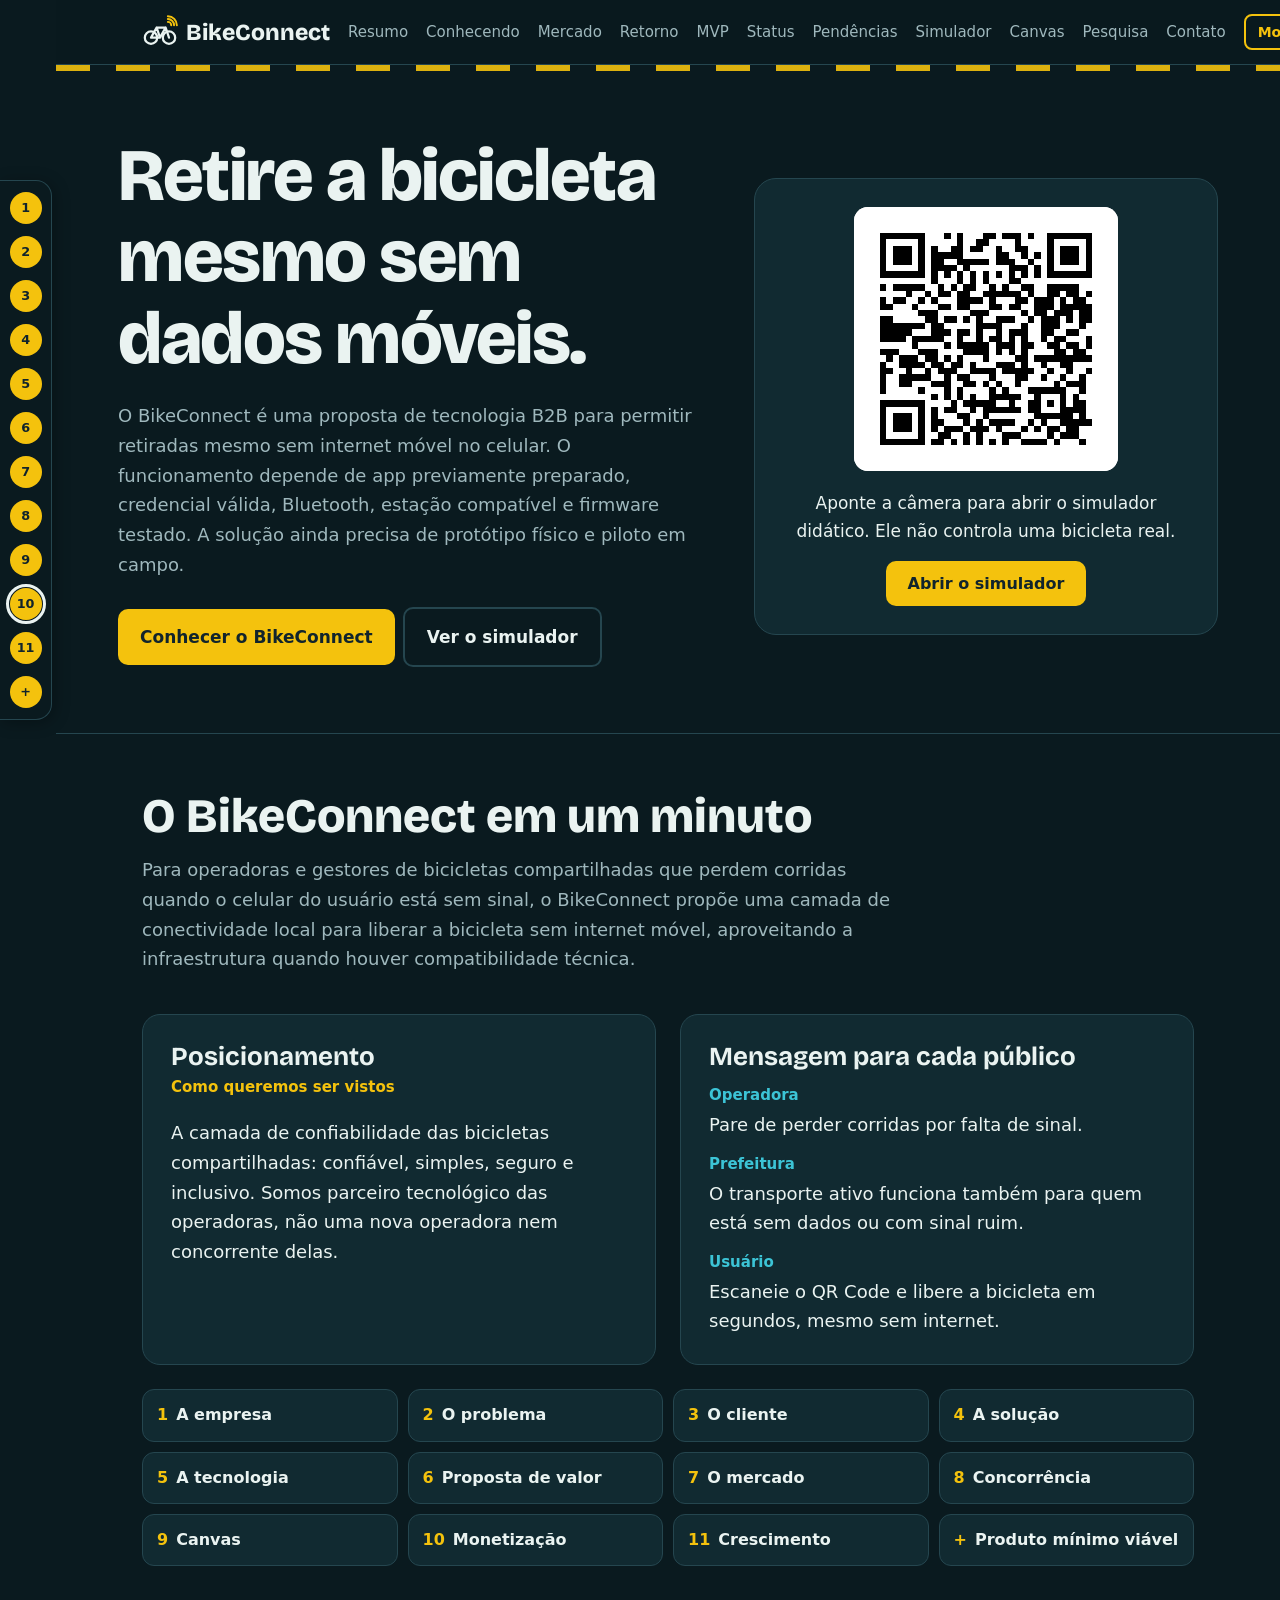
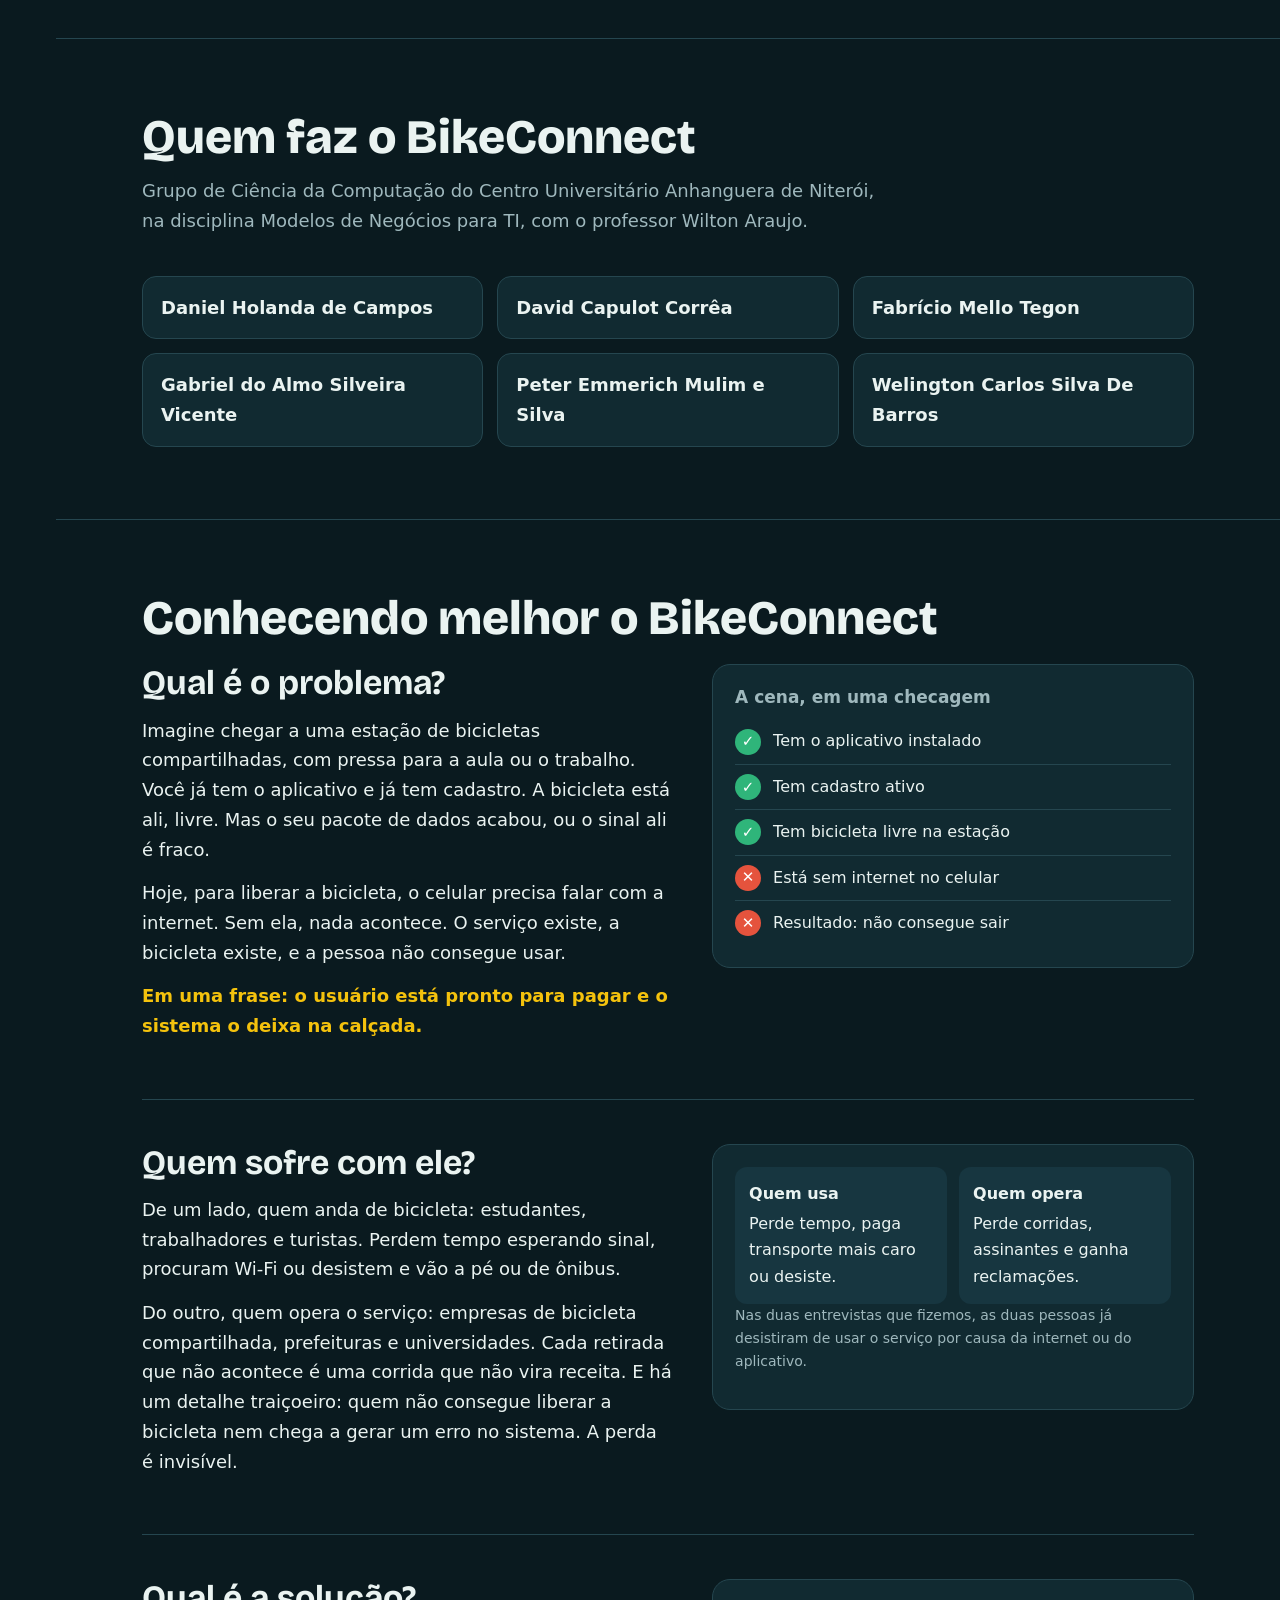
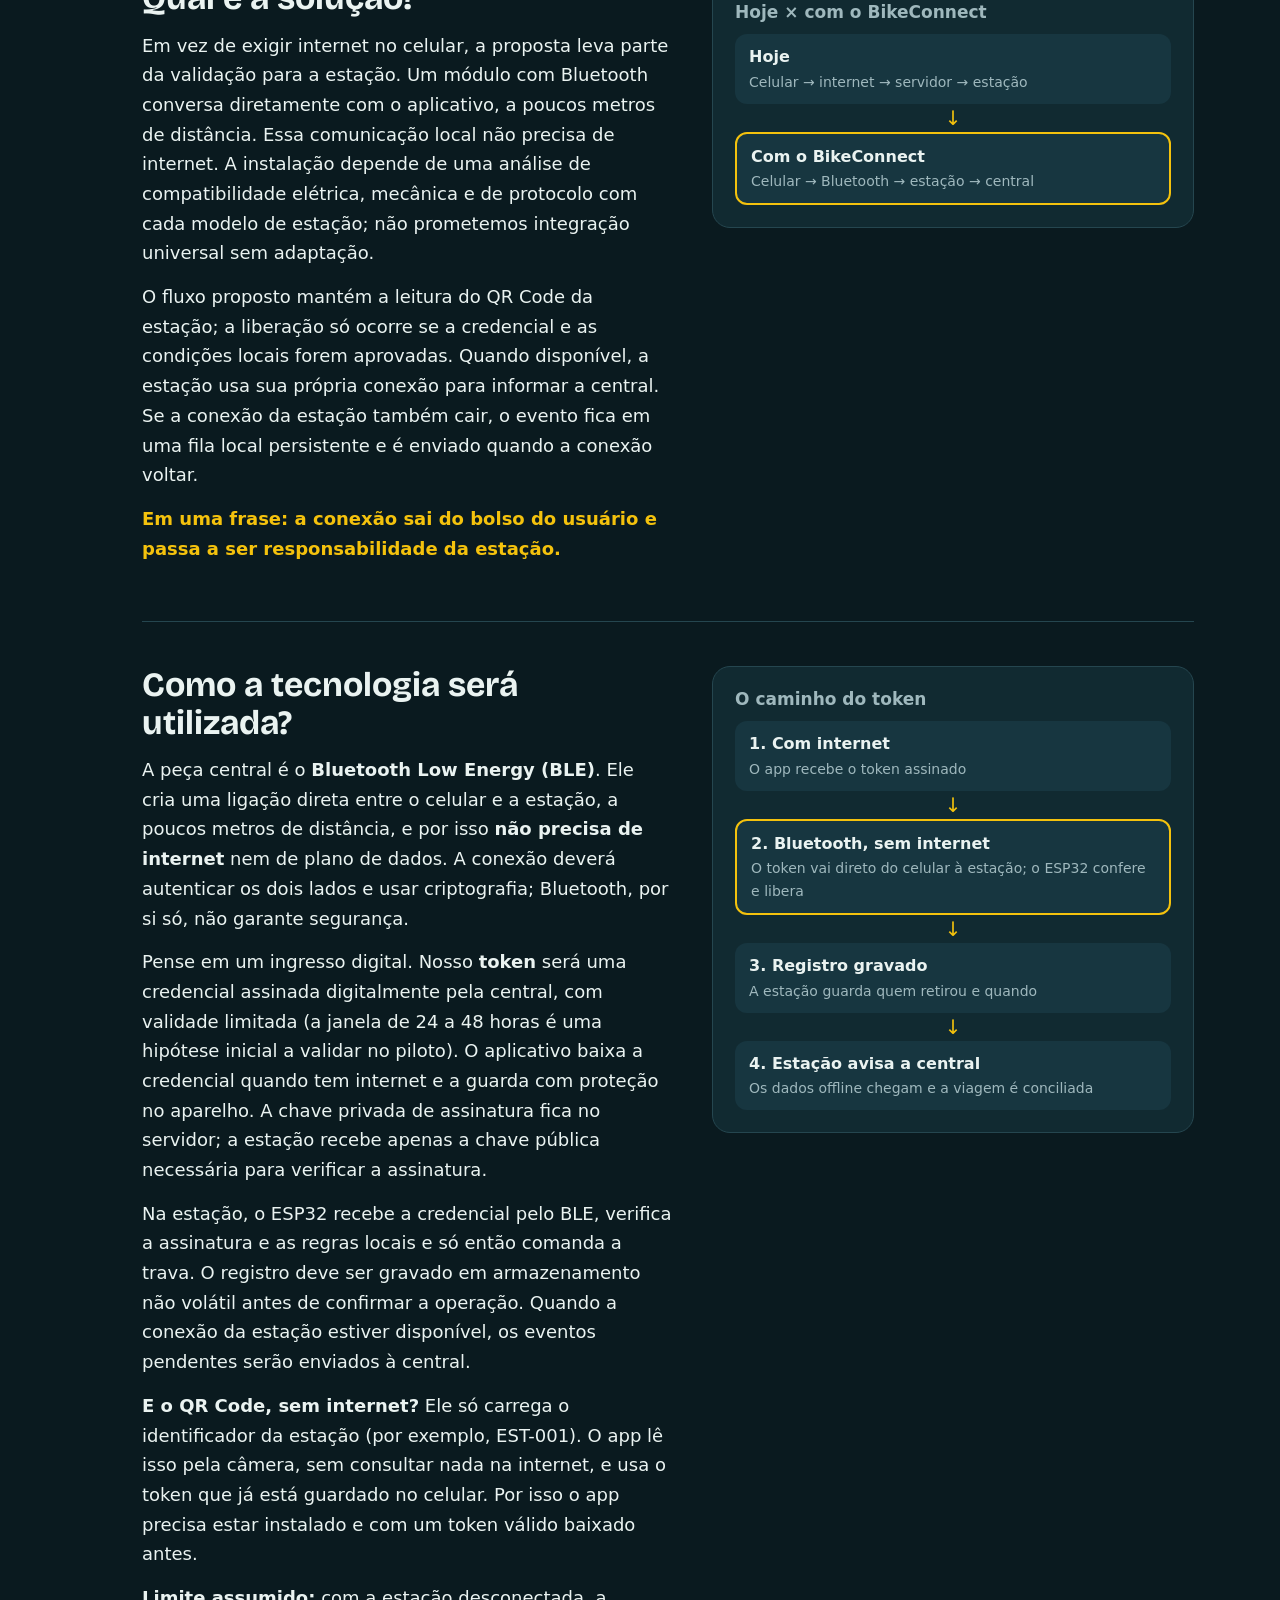
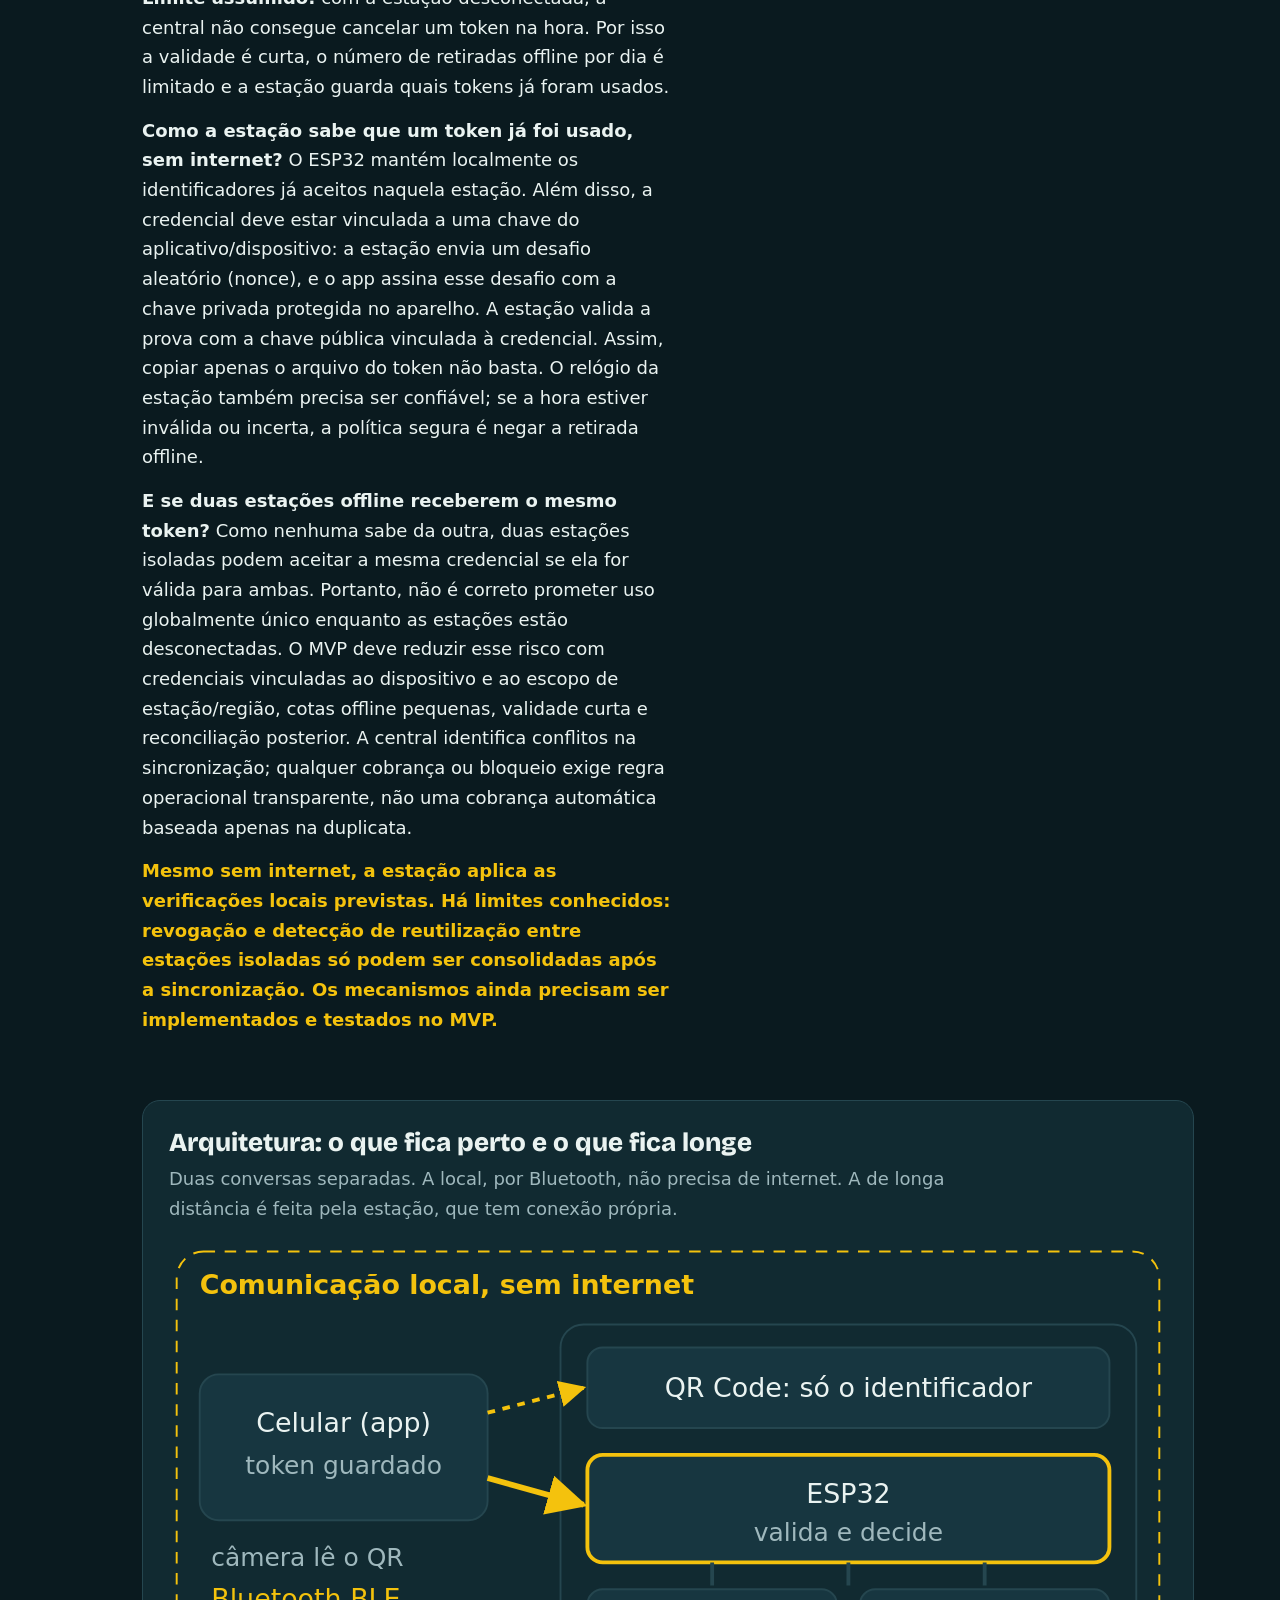
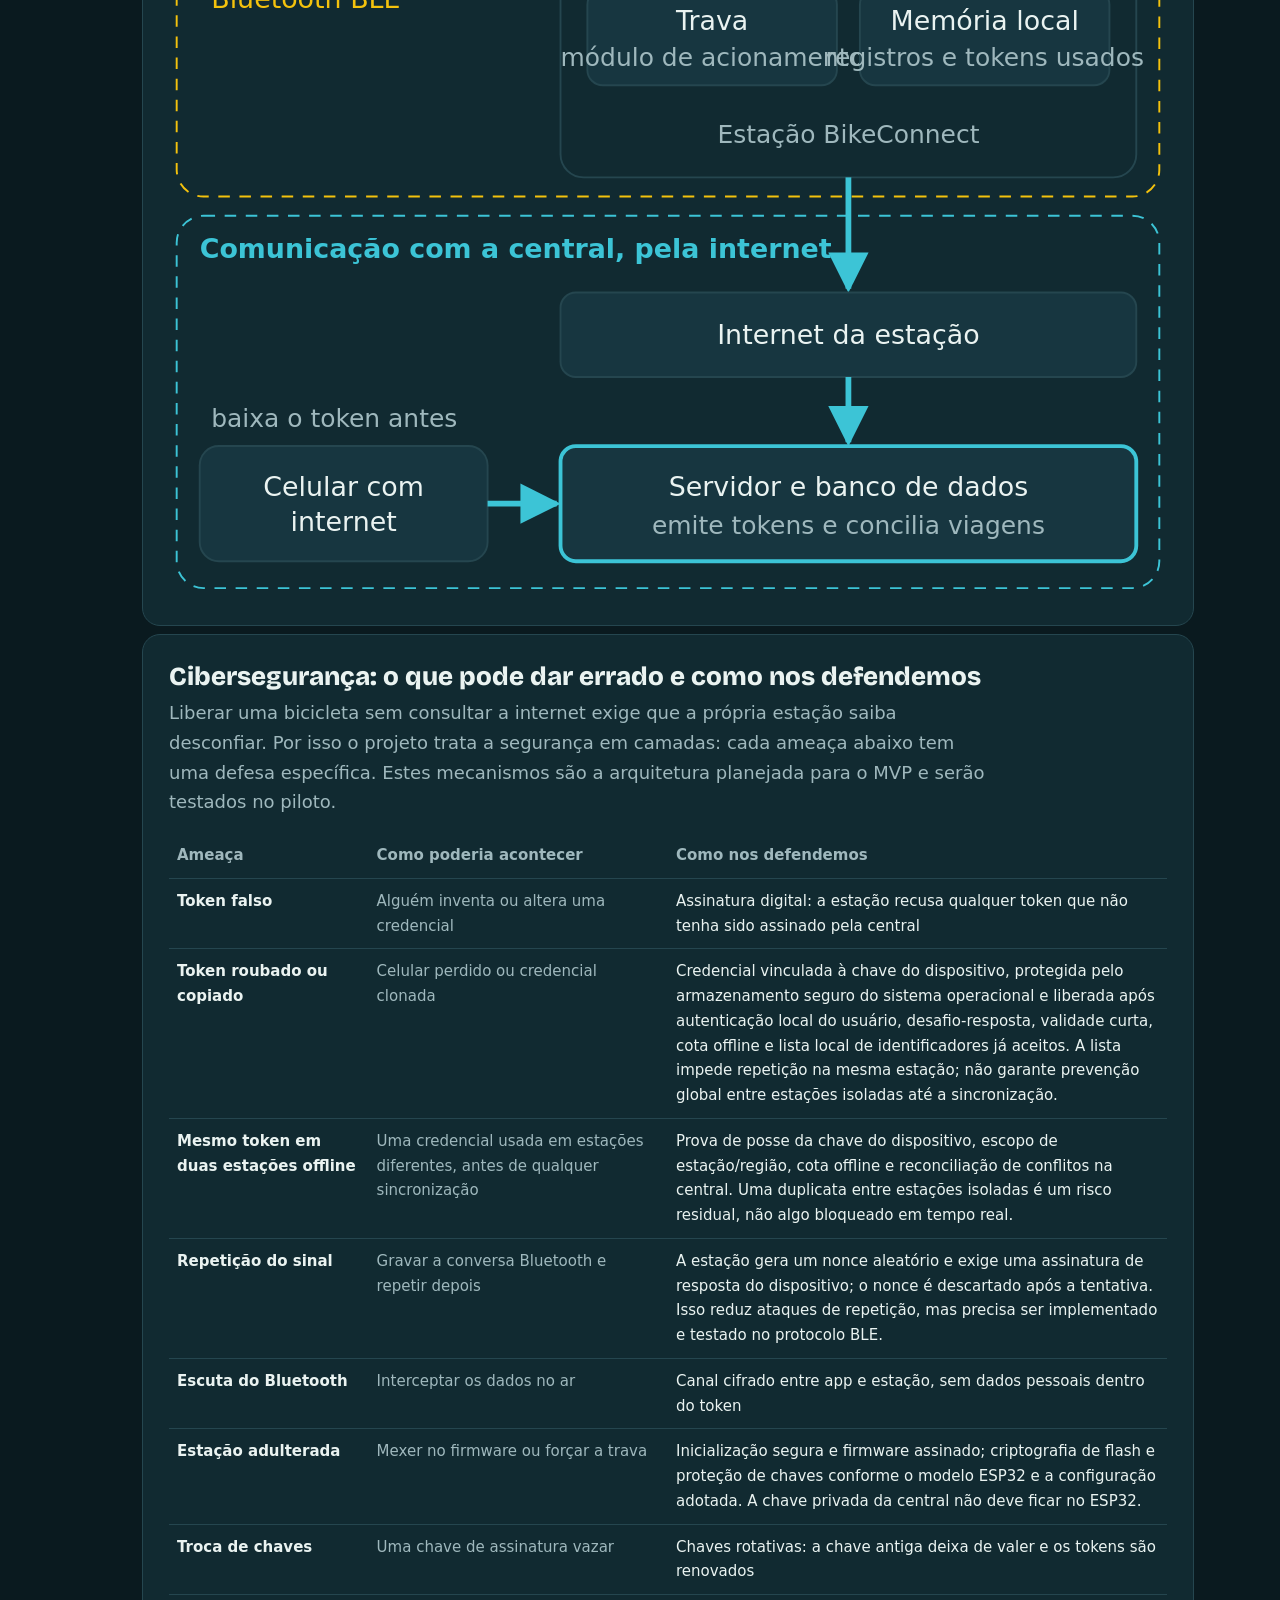
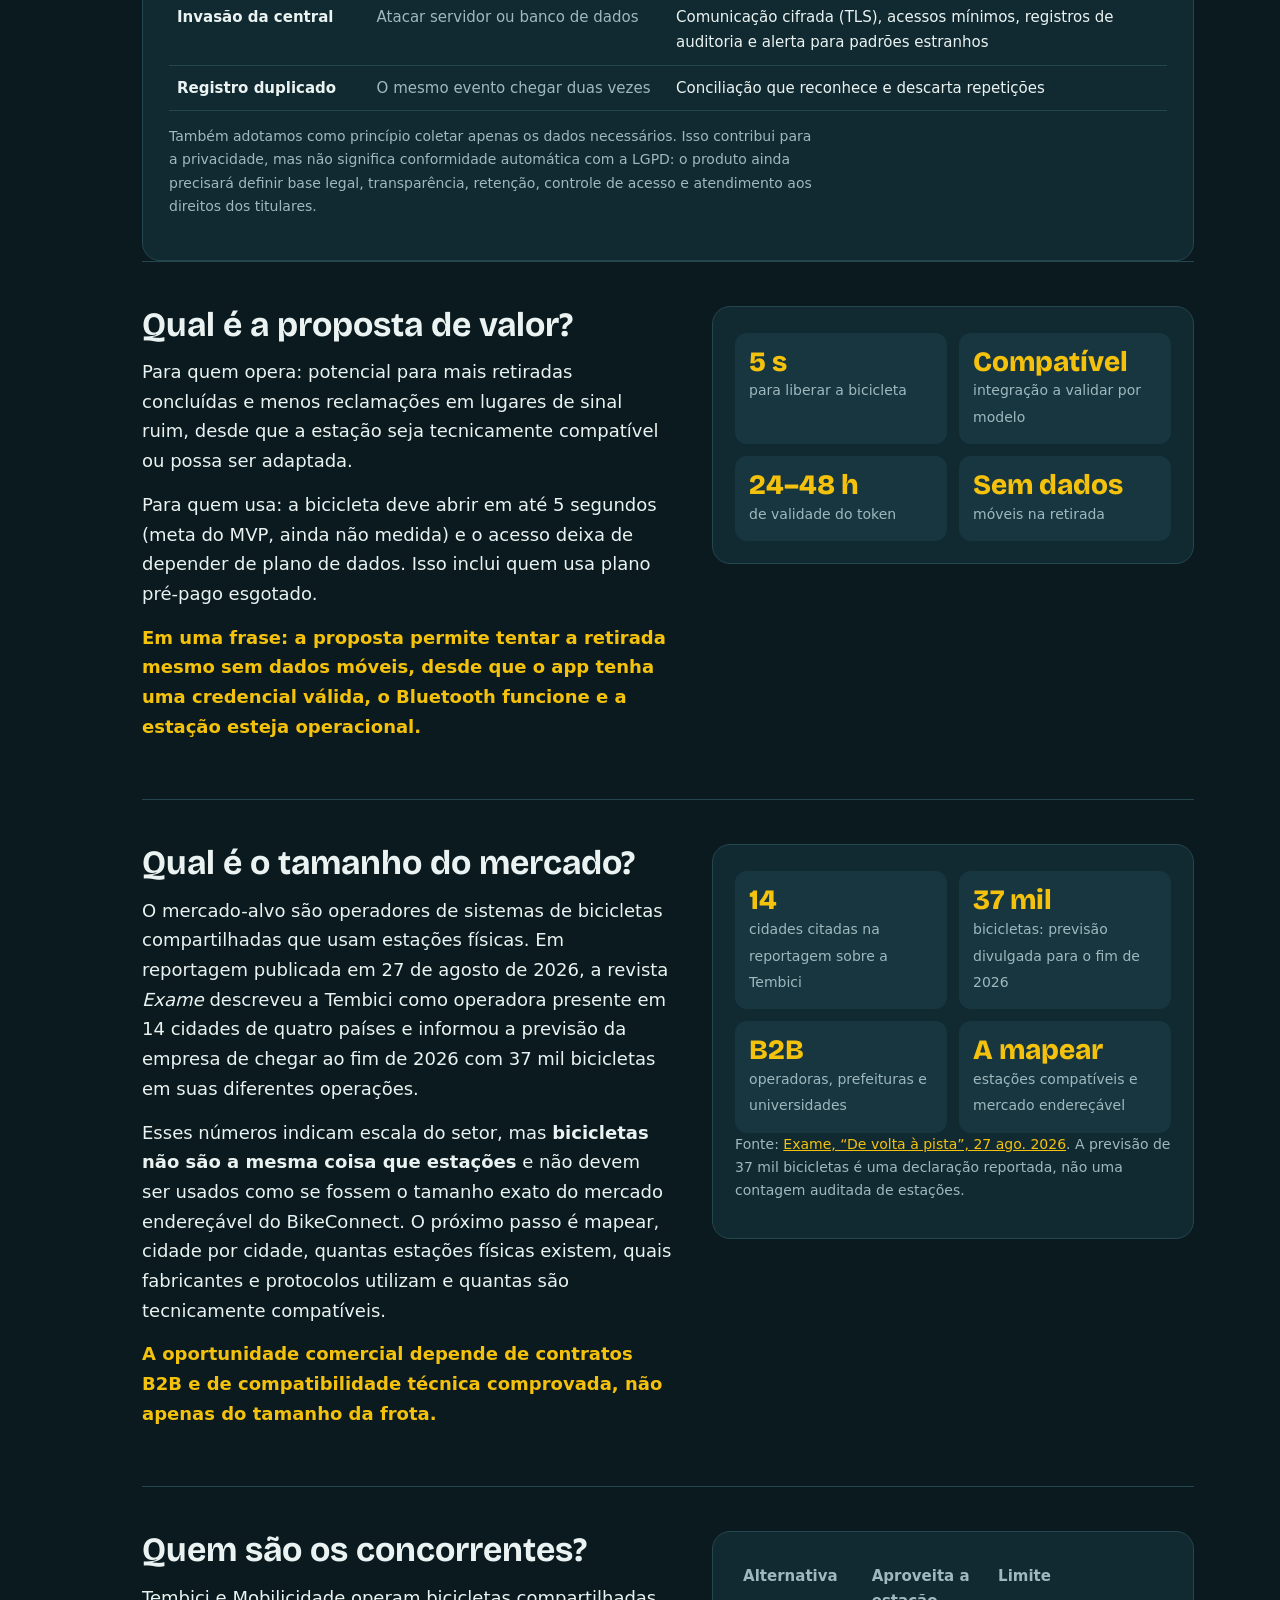
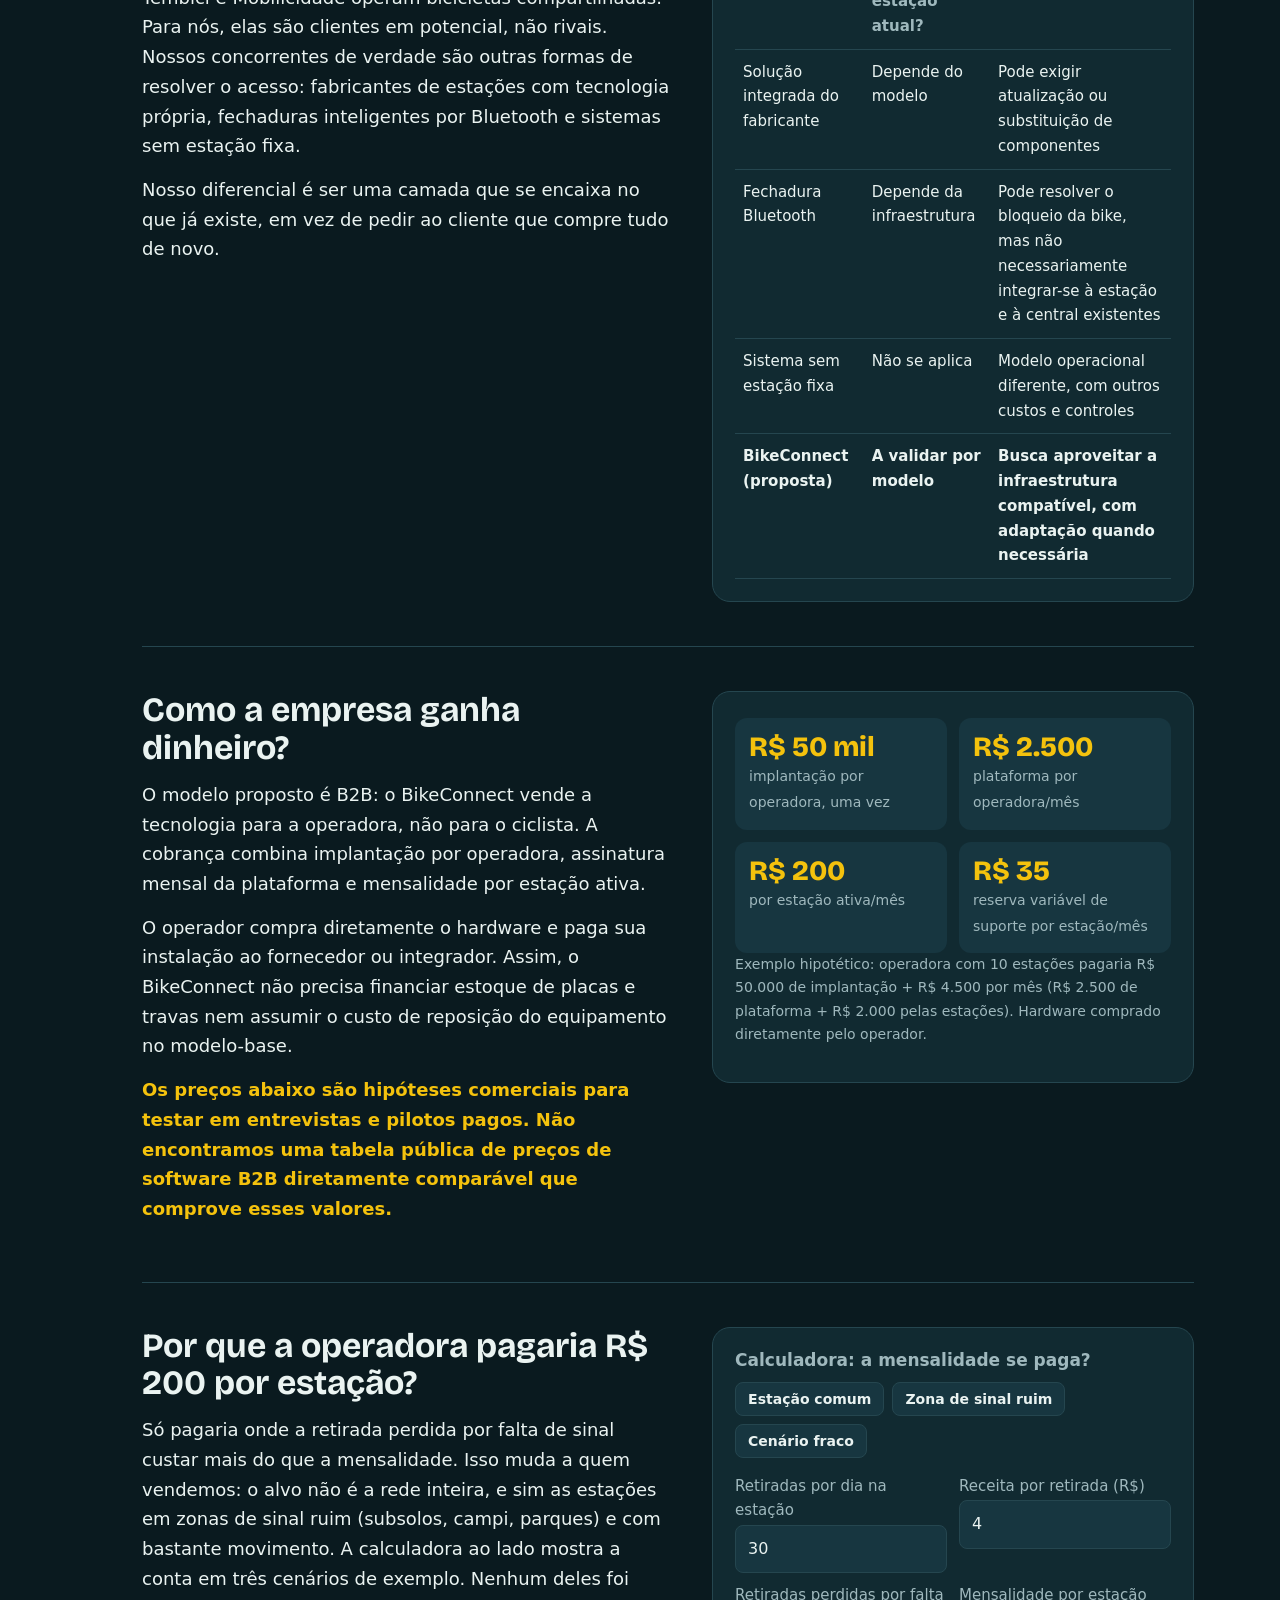
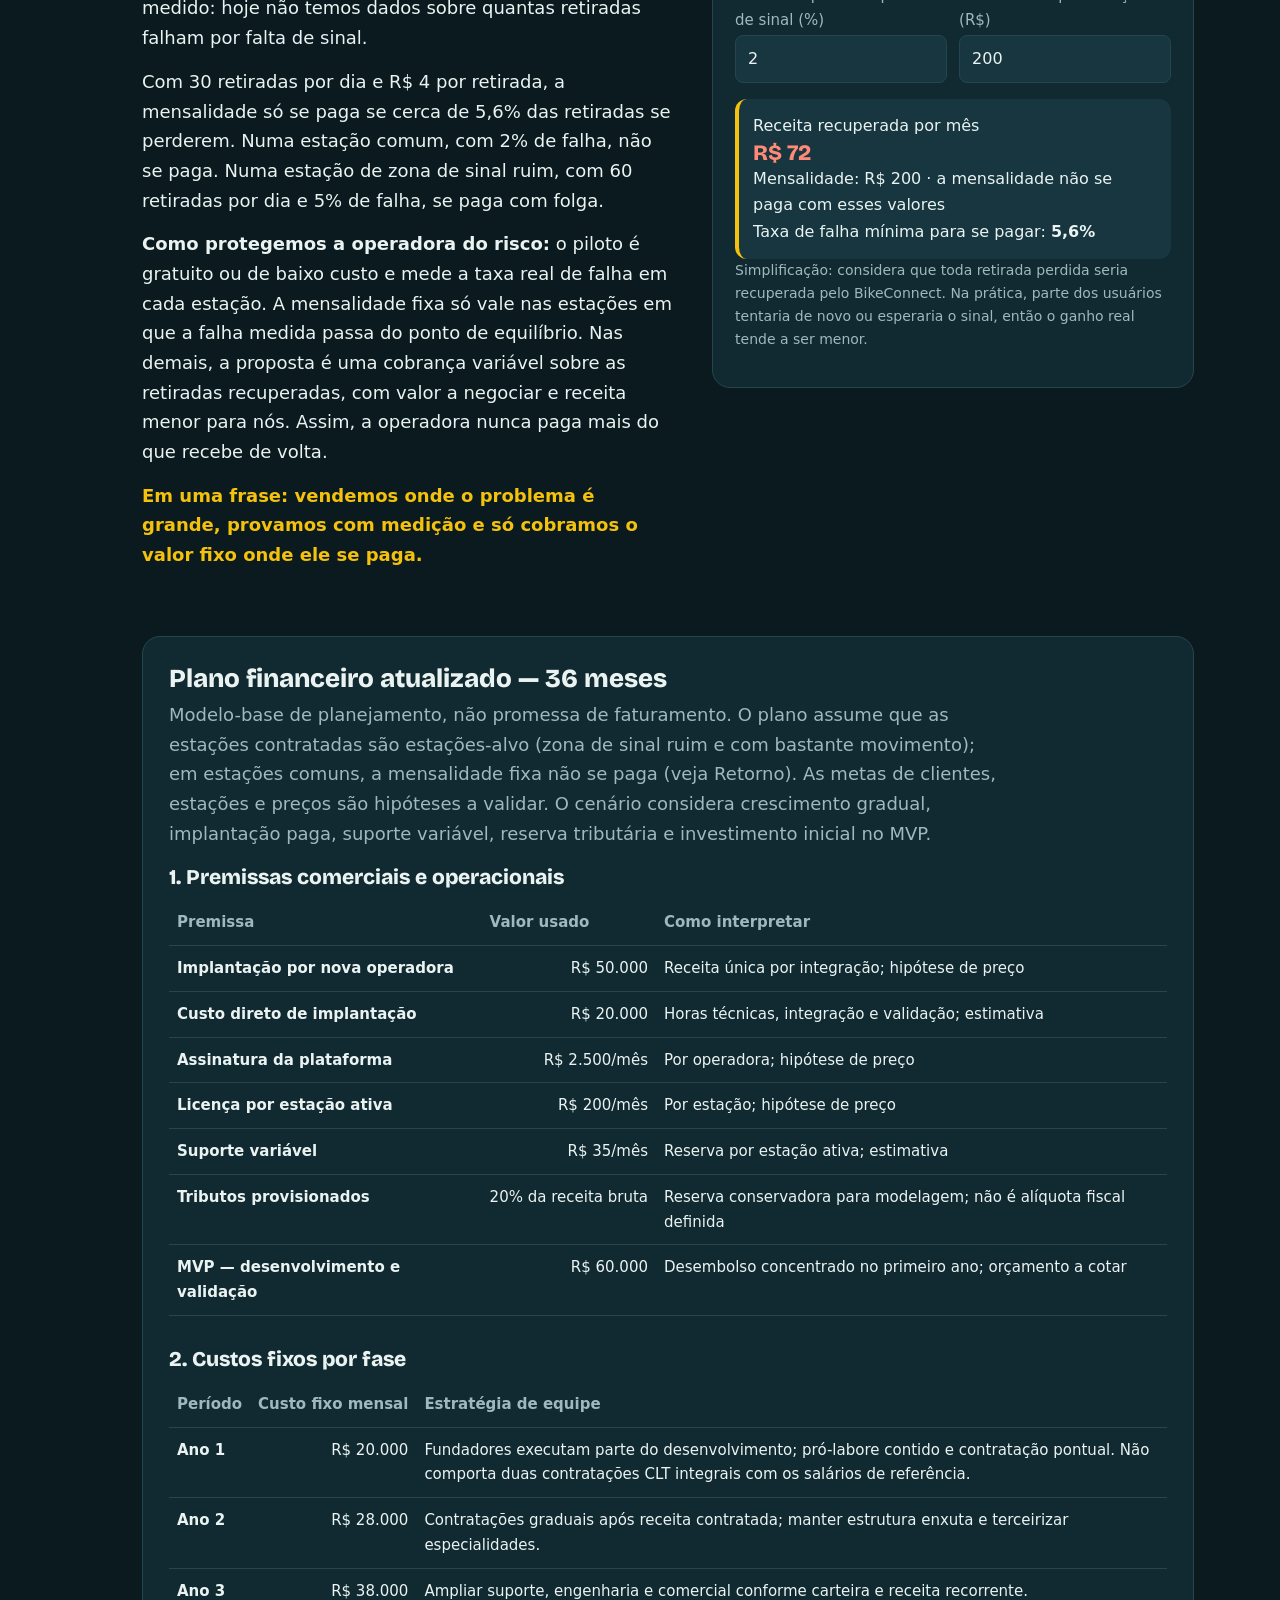
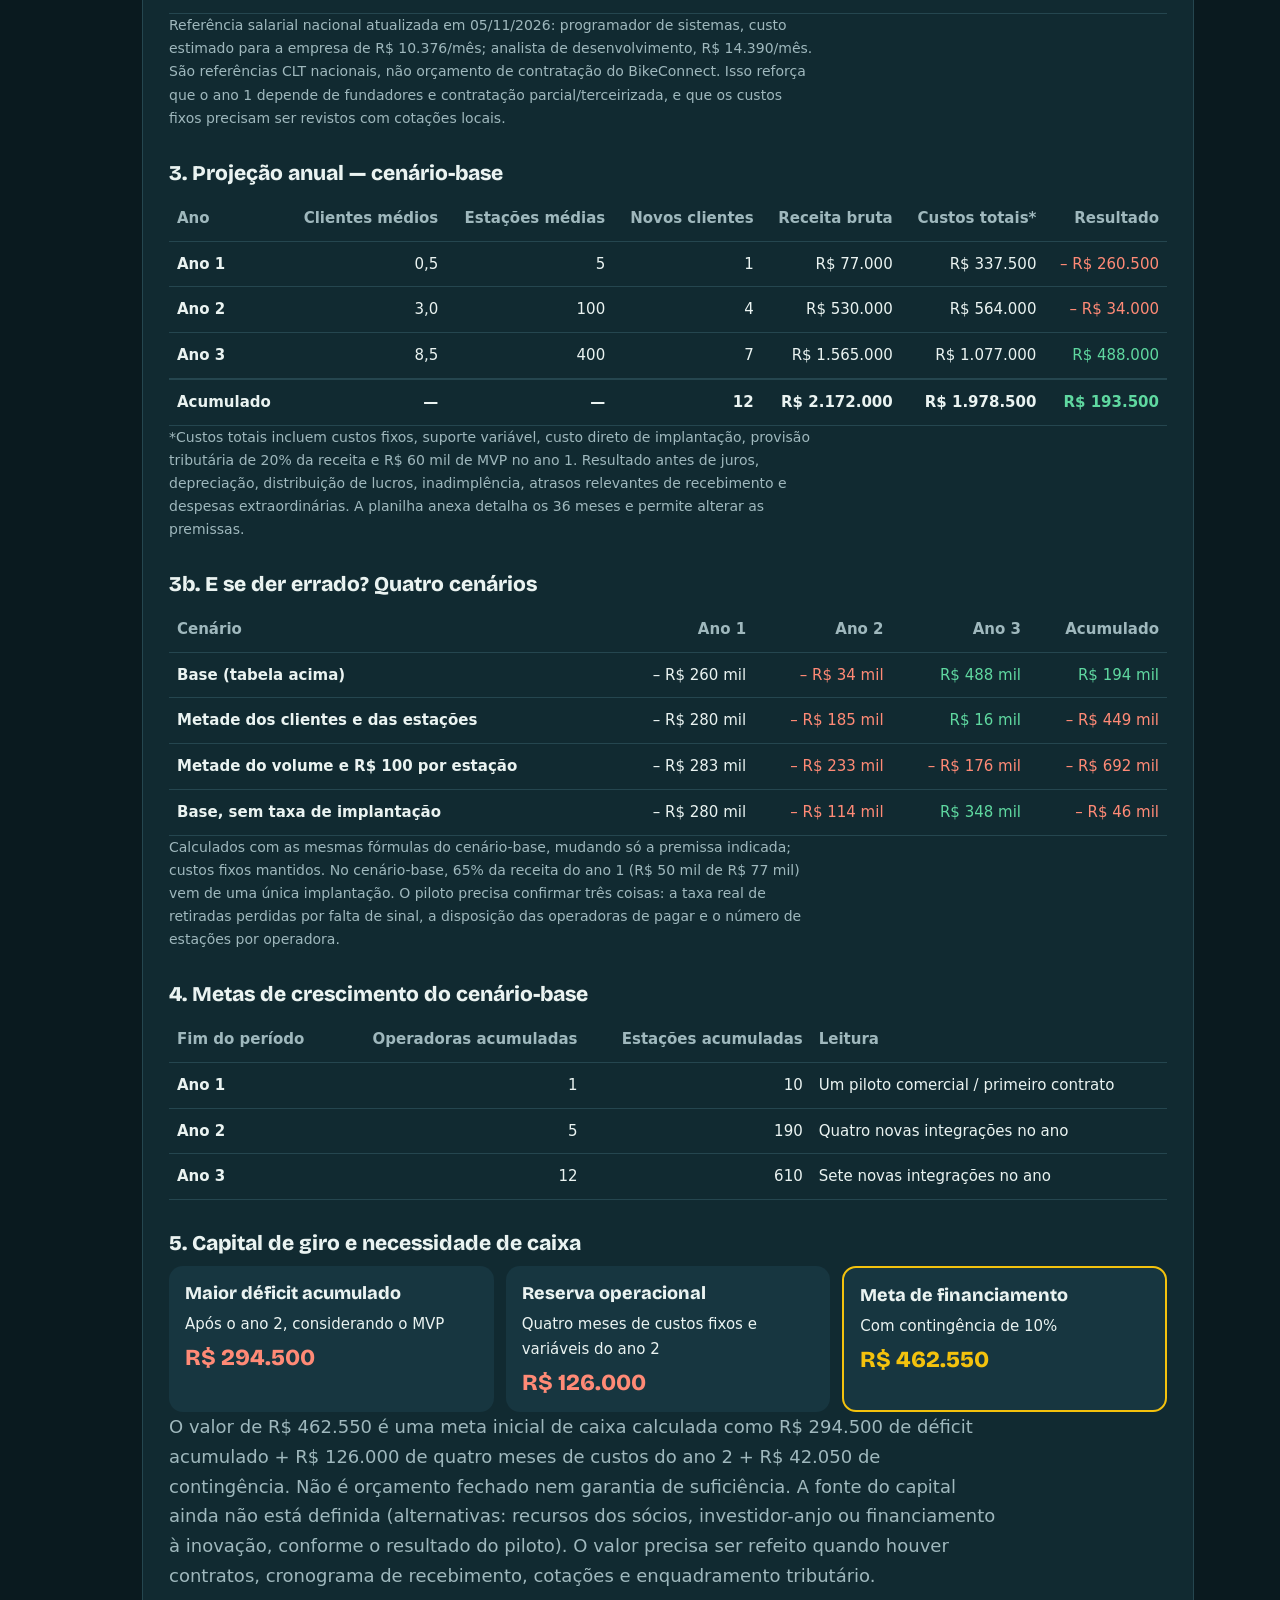
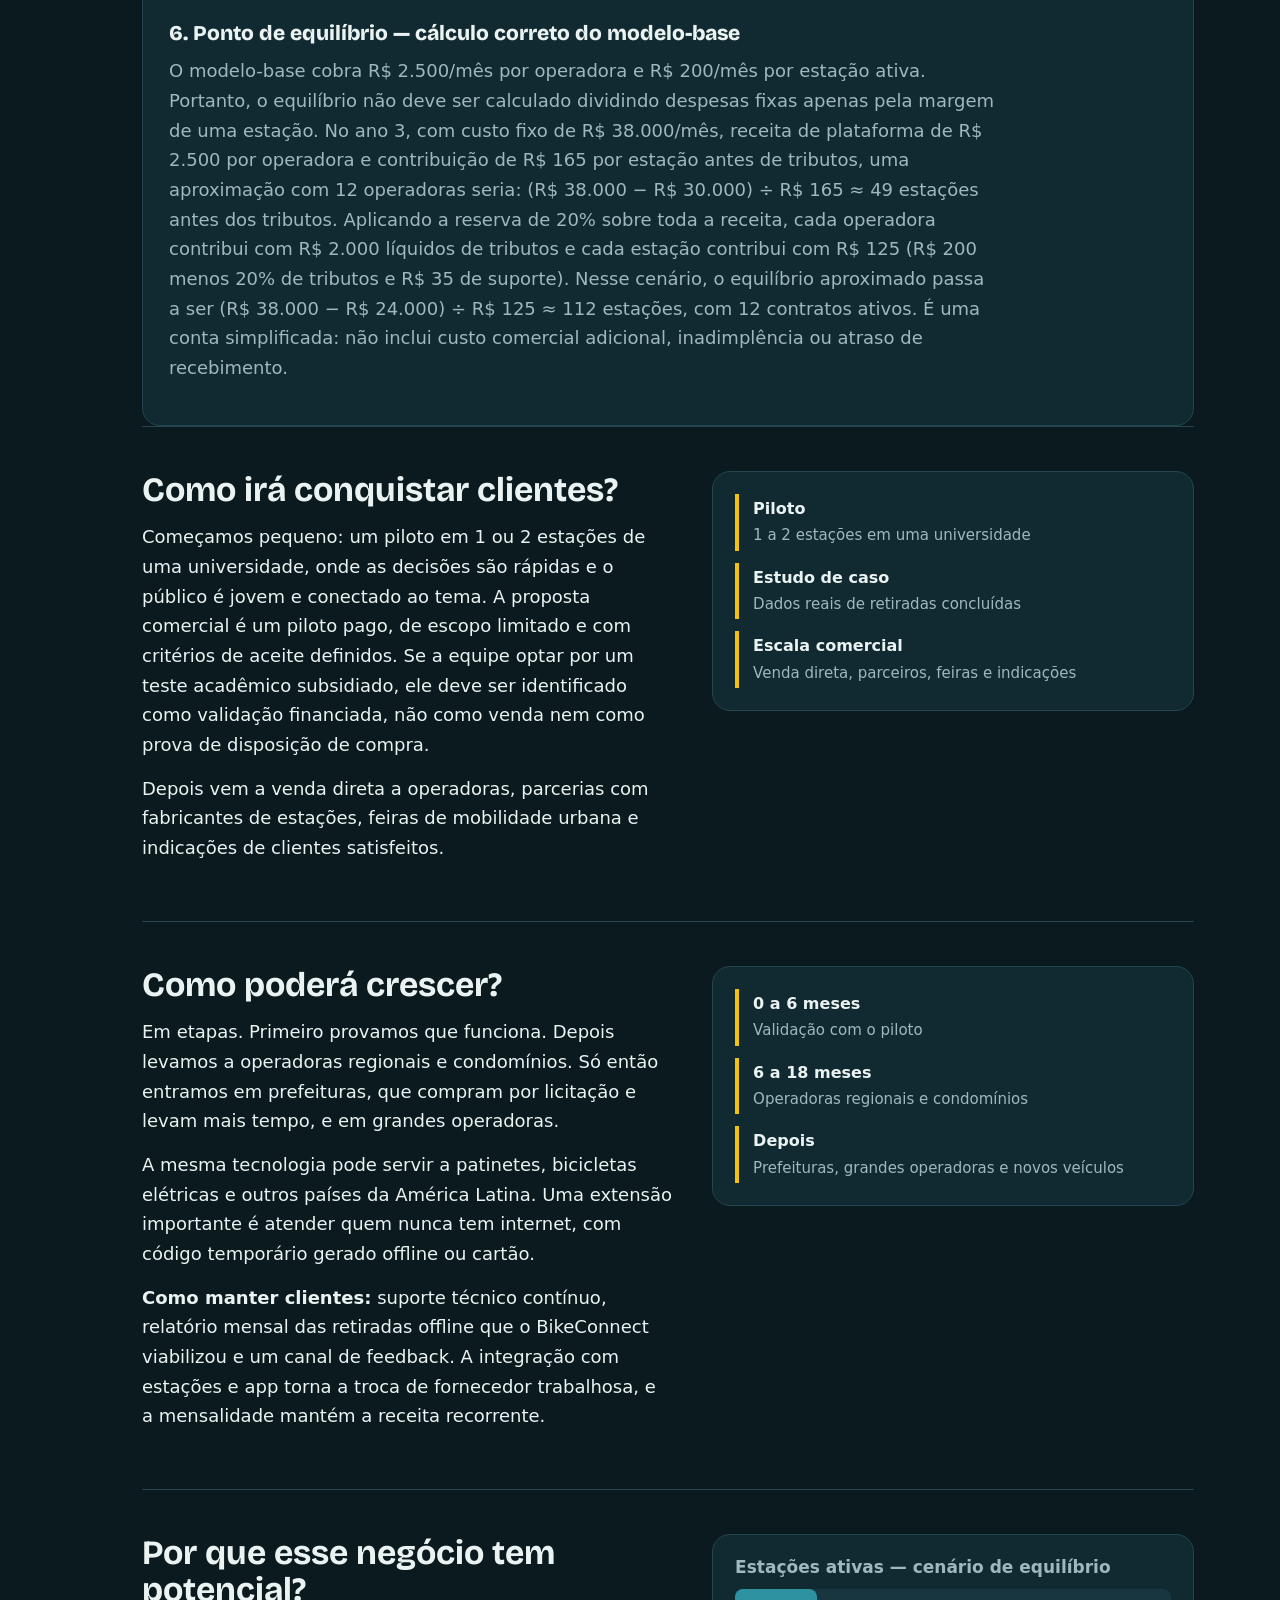
==== commit 1c5d9032: "Update index.html" ====
--- a/index.html
+++ b/index.html
@@ -87,25 +87,50 @@
 @media(max-width:480px){body{font-size:17px}.wrap{padding:0 18px}.team,.cmp,.big{grid-template-columns:1fr}.sim{height:2120px}.hero h1{font-size:clamp(36px,11vw,52px)}.card{padding:22px}.sec{padding:18px}}
 @media(prefers-reduced-motion:reduce){html{scroll-behavior:auto}}
 .idx{display:grid;grid-template-columns:repeat(4,1fr);gap:10px;margin-top:24px}.idx a{background:var(--sf);border:1px solid var(--line);border-radius:12px;padding:12px 14px;text-decoration:none;color:var(--ink);font-weight:600;font-size:16px}.idx a:hover{border-color:var(--sig)}.idx span{color:var(--sig);margin-right:8px;font-weight:800}.card ul{margin:12px 0 0;padding-left:20px}.card li{margin:0 0 8px}#resumo{padding-top:56px}@media(max-width:820px){.idx{grid-template-columns:1fr 1fr}}@media(max-width:480px){.idx{grid-template-columns:1fr}}
-.roi label{display:block;font-size:15px;color:var(--mute);margin:10px 0 2px}.roi input{width:100%;padding:10px 12px;border-radius:8px;border:1px solid var(--line);background:var(--sf2);color:var(--ink);font:inherit}.roi .g{display:grid;grid-template-columns:1fr 1fr;gap:0 12px}.roi .res{margin-top:16px;padding:14px;border-radius:12px;background:var(--sf2);border-left:4px solid var(--sig)}.roi .res b{font:800 22px "Bricolage Grotesque",sans-serif;display:block}.roi .res.no b{color:#ff8a76}.roi .res.yes b{color:#5fd8a0}@media(max-width:480px){.roi .g{grid-template-columns:1fr}}
-.pmbtn{font:700 14px system-ui;padding:8px 12px;border-radius:8px;border:2px solid var(--sig);background:transparent;color:var(--sig);cursor:pointer;white-space:nowrap}.pmbtn[aria-pressed=true]{background:var(--sig);color:#11242c}.roi .pre{display:flex;flex-wrap:wrap;gap:8px;margin-bottom:6px}.roi .pre button{font:600 14px system-ui;padding:8px 12px;border-radius:8px;border:1px solid var(--line);background:var(--sf2);color:var(--ink);cursor:pointer}body.pres .ph{display:none!important}
+.roi label{display:block;font-size:0.9375rem;color:var(--mute);margin:0.625rem 0 0.125rem}.roi input{width:100%;padding:0.625rem 0.75rem;border-radius:0.5rem;border:0.0625rem solid var(--line);background:var(--sf2);color:var(--ink);font:inherit}.roi .g{display:grid;grid-template-columns:1fr 1fr;gap:0 0.75rem}.roi .res{margin-top:1rem;padding:0.875rem;border-radius:0.75rem;background:var(--sf2);border-left:0.25rem solid var(--sig)}.roi .res b{font:800 1.375rem "Bricolage Grotesque",sans-serif;display:block}.roi .res.no b{color:#ff8a76}.roi .res.yes b{color:#5fd8a0}@media(max-width:30em){.roi .g{grid-template-columns:1fr}}
+.pmbtn{font:700 0.875rem system-ui;padding:0.5rem 0.75rem;border-radius:0.5rem;border:0.125rem solid var(--sig);background:transparent;color:var(--sig);cursor:pointer;white-space:nowrap}.pmbtn[aria-pressed=true]{background:var(--sig);color:#11242c}.roi .pre{display:flex;flex-wrap:wrap;gap:0.5rem;margin-bottom:0.375rem}.roi .pre button{font:600 0.875rem system-ui;padding:0.5rem 0.75rem;border-radius:0.5rem;border:0.0625rem solid var(--line);background:var(--sf2);color:var(--ink);cursor:pointer}body.pres .ph{display:none!important}
+.logo{display:inline-flex;align-items:center;gap:0.5rem}.logo .lg{width:2.25rem;height:2.25rem;flex:none}
+.qr a.qbtn{display:inline-block;margin-top:0.5rem;padding:0.8125rem 1.375rem;border-radius:0.625rem;background:var(--sig);color:#11242c;font:700 1rem system-ui;text-decoration:none;word-break:normal}
+body{padding-left:calc(3.5rem + env(safe-area-inset-left,0rem))}
+#sidenav{position:fixed;left:0;top:0;bottom:0;margin:auto 0;height:max-content;z-index:60;display:flex;flex-direction:column;align-items:stretch;justify-content:flex-start;gap:.15rem;width:auto;max-height:calc(100dvh - 6rem);overflow-x:hidden;overflow-y:auto;padding:.4rem .3rem .4rem calc(.3rem + env(safe-area-inset-left,0rem));background:var(--bg);border:thin solid var(--line);border-left:0;border-radius:0 1rem 1rem 0;box-shadow:.15rem .15rem 1rem rgba(0,0,0,.3)}
+#sidenav a{display:flex;align-items:center;justify-content:flex-start;width:100%;box-sizing:border-box;min-height:2.6rem;gap:.7rem;padding:.3rem;border-radius:.7rem;color:var(--ink);text-decoration:none;white-space:nowrap;font:600 .95rem system-ui}
+#sidenav a span{flex:none;box-sizing:border-box;width:2rem;height:2rem;padding:0;margin:0;border-radius:50%;background:var(--sig);color:#11242c;display:flex;align-items:center;justify-content:center;text-align:center;font:800 .8rem/1 system-ui;font-variant-numeric:tabular-nums}
+#sidenav .l{display:none;padding-right:.5rem}
+#sidenav:hover .l,#sidenav:focus-within .l{display:inline}
+#sidenav a:hover,#sidenav a:focus-visible{background:var(--sf)}
+#sidenav a[aria-current=true] span{outline:.2rem solid var(--ink);outline-offset:.1rem}
+@media(min-width:95em){body{padding-left:0}#sidenav .l{display:inline}}
+#intro{display:none;position:fixed;inset:0;z-index:100;background:var(--bg,#0a1a1f);color:#eaf3f1;flex-direction:column;align-items:center;justify-content:center;gap:0.875rem;text-align:center;padding:1.5rem;cursor:pointer;transition:opacity .5s}
+.intro-on #intro{display:flex}#intro.out{opacity:0;pointer-events:none}
+#intro .im{width:min(48vw,13.125rem);height:auto}
+#intro .w{stroke-dasharray:100;stroke-dashoffset:100;animation:idr 1.1s ease forwards}
+#intro .a1,#intro .a2,#intro .a3,#intro .it,#intro p,#intro small{opacity:0;animation:ipop .5s ease forwards}
+#intro .a1{animation-delay:.9s}#intro .a2{animation-delay:1.1s}#intro .a3{animation-delay:1.3s}
+#intro .it{font:800 clamp(2rem,9vw,3.25rem) "Bricolage Grotesque",system-ui,sans-serif;animation-delay:1s}#intro .it b{color:var(--sig)}
+#intro p{margin:0;font-size:clamp(0.9375rem,4vw,1.1875rem);color:#9db3ba;animation-delay:1.3s}#intro small{color:#9db3ba;font-size:0.8125rem;animation-delay:1.6s}
+@keyframes idr{to{stroke-dashoffset:0}}@keyframes ipop{to{opacity:1}}
+@media(prefers-reduced-motion:reduce){#intro *{animation:none!important;opacity:1!important;stroke-dashoffset:0!important}#sidenav,#intro{transition:none}}
 </style>
+<link rel="icon" type="image/svg+xml" href="data:image/svg+xml,%3Csvg xmlns=%22http://www.w3.org/2000/svg%22 viewBox=%220 0 64 64%22%3E%3Crect width=%2264%22 height=%2264%22 rx=%2214%22 fill=%22%230a1a1f%22/%3E%3Cg transform=%22translate%282 4%29 scale%28.94%29%22%3E%3Cg fill=%22none%22 stroke=%22%23eaf3f1%22 stroke-width=%224%22 stroke-linecap=%22round%22 stroke-linejoin=%22round%22%3E%3Ccircle cx=%2216%22 cy=%2242%22 r=%2211%22/%3E%3Ccircle cx=%2248%22 cy=%2242%22 r=%2211%22/%3E%3Cpath d=%22M16 42L26 24H42L48 42M26 24L32 42L42 24M16 42H32%22/%3E%3C/g%3E%3Cg fill=%22none%22 stroke=%22%23f4c20d%22 stroke-width=%223.5%22 stroke-linecap=%22round%22%3E%3Cpath d=%22M46 14A6 6 0 0 1 52 20%22/%3E%3Cpath d=%22M46 9A11 11 0 0 1 57 20%22/%3E%3Cpath d=%22M46 4A16 16 0 0 1 62 20%22/%3E%3C/g%3E%3C/g%3E%3C/svg%3E">
+<script>document.documentElement.classList.add("intro-on");setTimeout(function(){document.documentElement.classList.remove("intro-on")},5000)</script>
 </head>
 <body>
-<header><div class="wrap"><a class="logo" href="#"><i></i>BikeConnect</a>
+<div id="intro" aria-hidden="true"><svg class="im" viewBox="0 0 64 64"><g fill="none" stroke="#eaf3f1" stroke-width="4" stroke-linecap="round" stroke-linejoin="round"><circle class="w" cx="16" cy="42" r="11" pathLength="100"/><circle class="w" cx="48" cy="42" r="11" pathLength="100"/><path class="w" d="M16 42L26 24H42L48 42M26 24L32 42L42 24M16 42H32" pathLength="100"/></g><g fill="none" stroke="#f4c20d" stroke-width="3.5" stroke-linecap="round"><path class="a1" d="M46 14A6 6 0 0 1 52 20"/><path class="a2" d="M46 9A11 11 0 0 1 57 20"/><path class="a3" d="M46 4A16 16 0 0 1 62 20"/></g></svg><div class="it">Bike<b>Connect</b></div><p>Retire a bicicleta mesmo sem dados móveis</p><small>Toque para pular</small></div>
+<header><div class="wrap"><a class="logo" href="#" aria-label="BikeConnect, início"><svg class="lg" viewBox="0 0 64 64" aria-hidden="true"><g fill="none" stroke="currentColor" stroke-width="4" stroke-linecap="round" stroke-linejoin="round"><circle cx="16" cy="42" r="11"/><circle cx="48" cy="42" r="11"/><path d="M16 42L26 24H42L48 42M26 24L32 42L42 24M16 42H32"/></g><g fill="none" stroke="#f4c20d" stroke-width="3.5" stroke-linecap="round"><path d="M46 14A6 6 0 0 1 52 20"/><path d="M46 9A11 11 0 0 1 57 20"/><path d="M46 4A16 16 0 0 1 62 20"/></g></svg>BikeConnect</a>
 <nav aria-label="Navegação principal"><a href="#resumo">Resumo</a><a href="#conhecendo">Conhecendo</a><a href="#mercado">Mercado</a><a href="#retorno">Retorno</a><a href="#mvp">MVP</a><a href="#status">Status</a><a href="#auditoria">Pendências</a><a href="#simulador">Simulador</a><a href="#canvas">Canvas</a><a href="#pesquisa">Pesquisa</a><a href="#contato">Contato</a><button type="button" class="pmbtn" id="pm" aria-pressed="false">Modo apresentação</button></nav></div></header>
+<nav id="sidenav" aria-label="Ir para uma seção"><a href="#resumo" title="A empresa" aria-label="A empresa"><span>1</span><b class="l">A empresa</b></a><a href="#problema" title="O problema" aria-label="O problema"><span>2</span><b class="l">O problema</b></a><a href="#cliente" title="O cliente" aria-label="O cliente"><span>3</span><b class="l">O cliente</b></a><a href="#solucao" title="A solução" aria-label="A solução"><span>4</span><b class="l">A solução</b></a><a href="#tecnologia" title="A tecnologia" aria-label="A tecnologia"><span>5</span><b class="l">A tecnologia</b></a><a href="#valor" title="Proposta de valor" aria-label="Proposta de valor"><span>6</span><b class="l">Proposta de valor</b></a><a href="#mercado" title="O mercado" aria-label="O mercado"><span>7</span><b class="l">O mercado</b></a><a href="#concorrentes" title="Concorrência" aria-label="Concorrência"><span>8</span><b class="l">Concorrência</b></a><a href="#canvas" title="Canvas" aria-label="Canvas"><span>9</span><b class="l">Canvas</b></a><a href="#monetizacao" title="Monetização" aria-label="Monetização"><span>10</span><b class="l">Monetização</b></a><a href="#crescimento" title="Crescimento" aria-label="Crescimento"><span>11</span><b class="l">Crescimento</b></a><a href="#mvp" title="Produto mínimo viável" aria-label="Produto mínimo viável"><span>+</span><b class="l">Produto mínimo viável</b></a></nav>
 <main>
 <div class="road" aria-hidden="true"></div>
 <div class="wrap hero">
  <div>
-  <h1>Retire a bicicleta mesmo sem dados móveis — quando o app e a estação estiverem preparados.</h1>
+  <h1>Retire a bicicleta mesmo sem dados móveis.</h1>
   <p>O BikeConnect é uma proposta de tecnologia B2B para permitir retiradas mesmo sem internet móvel no celular. O funcionamento depende de app previamente preparado, credencial válida, Bluetooth, estação compatível e firmware testado. A solução ainda precisa de protótipo físico e piloto em campo.</p>
   <a class="btn" href="#conhecendo">Conhecer o BikeConnect</a><a class="btn ghost" href="#simulador">Ver o simulador</a>
  </div>
  <div class="qr">
   <div id="qr"><svg viewBox="0 0 41 41" xmlns="http://www.w3.org/2000/svg" role="img" aria-label="QR Code válido para abrir o simulador BikeConnect" shape-rendering="crispEdges"><rect width="41" height="41" fill="#fff"/><path d="M4 4h1v1h-1zM5 4h1v1h-1zM6 4h1v1h-1zM7 4h1v1h-1zM8 4h1v1h-1zM9 4h1v1h-1zM10 4h1v1h-1zM14 4h1v1h-1zM16 4h1v1h-1zM20 4h1v1h-1zM21 4h1v1h-1zM23 4h1v1h-1zM24 4h1v1h-1zM25 4h1v1h-1zM27 4h1v1h-1zM30 4h1v1h-1zM31 4h1v1h-1zM32 4h1v1h-1zM33 4h1v1h-1zM34 4h1v1h-1zM35 4h1v1h-1zM36 4h1v1h-1zM4 5h1v1h-1zM10 5h1v1h-1zM16 5h1v1h-1zM19 5h1v1h-1zM20 5h1v1h-1zM25 5h1v1h-1zM30 5h1v1h-1zM36 5h1v1h-1zM4 6h1v1h-1zM6 6h1v1h-1zM7 6h1v1h-1zM8 6h1v1h-1zM10 6h1v1h-1zM12 6h1v1h-1zM15 6h1v1h-1zM16 6h1v1h-1zM18 6h1v1h-1zM19 6h1v1h-1zM22 6h1v1h-1zM25 6h1v1h-1zM26 6h1v1h-1zM30 6h1v1h-1zM32 6h1v1h-1zM33 6h1v1h-1zM34 6h1v1h-1zM36 6h1v1h-1zM4 7h1v1h-1zM6 7h1v1h-1zM7 7h1v1h-1zM8 7h1v1h-1zM10 7h1v1h-1zM12 7h1v1h-1zM13 7h1v1h-1zM14 7h1v1h-1zM15 7h1v1h-1zM16 7h1v1h-1zM22 7h1v1h-1zM23 7h1v1h-1zM26 7h1v1h-1zM28 7h1v1h-1zM30 7h1v1h-1zM32 7h1v1h-1zM33 7h1v1h-1zM34 7h1v1h-1zM36 7h1v1h-1zM4 8h1v1h-1zM6 8h1v1h-1zM7 8h1v1h-1zM8 8h1v1h-1zM10 8h1v1h-1zM12 8h1v1h-1zM13 8h1v1h-1zM16 8h1v1h-1zM17 8h1v1h-1zM18 8h1v1h-1zM19 8h1v1h-1zM20 8h1v1h-1zM22 8h1v1h-1zM23 8h1v1h-1zM24 8h1v1h-1zM27 8h1v1h-1zM30 8h1v1h-1zM32 8h1v1h-1zM33 8h1v1h-1zM34 8h1v1h-1zM36 8h1v1h-1zM4 9h1v1h-1zM10 9h1v1h-1zM12 9h1v1h-1zM13 9h1v1h-1zM14 9h1v1h-1zM15 9h1v1h-1zM17 9h1v1h-1zM24 9h1v1h-1zM25 9h1v1h-1zM26 9h1v1h-1zM28 9h1v1h-1zM30 9h1v1h-1zM36 9h1v1h-1zM4 10h1v1h-1zM5 10h1v1h-1zM6 10h1v1h-1zM7 10h1v1h-1zM8 10h1v1h-1zM9 10h1v1h-1zM10 10h1v1h-1zM12 10h1v1h-1zM14 10h1v1h-1zM16 10h1v1h-1zM18 10h1v1h-1zM20 10h1v1h-1zM22 10h1v1h-1zM24 10h1v1h-1zM26 10h1v1h-1zM28 10h1v1h-1zM30 10h1v1h-1zM31 10h1v1h-1zM32 10h1v1h-1zM33 10h1v1h-1zM34 10h1v1h-1zM35 10h1v1h-1zM36 10h1v1h-1zM12 11h1v1h-1zM16 11h1v1h-1zM18 11h1v1h-1zM20 11h1v1h-1zM24 11h1v1h-1zM25 11h1v1h-1zM4 12h1v1h-1zM6 12h1v1h-1zM7 12h1v1h-1zM8 12h1v1h-1zM9 12h1v1h-1zM10 12h1v1h-1zM13 12h1v1h-1zM15 12h1v1h-1zM17 12h1v1h-1zM18 12h1v1h-1zM21 12h1v1h-1zM23 12h1v1h-1zM26 12h1v1h-1zM27 12h1v1h-1zM30 12h1v1h-1zM31 12h1v1h-1zM32 12h1v1h-1zM33 12h1v1h-1zM34 12h1v1h-1zM8 13h1v1h-1zM11 13h1v1h-1zM13 13h1v1h-1zM14 13h1v1h-1zM16 13h1v1h-1zM17 13h1v1h-1zM20 13h1v1h-1zM21 13h1v1h-1zM22 13h1v1h-1zM23 13h1v1h-1zM24 13h1v1h-1zM25 13h1v1h-1zM27 13h1v1h-1zM30 13h1v1h-1zM31 13h1v1h-1zM33 13h1v1h-1zM34 13h1v1h-1zM36 13h1v1h-1zM4 14h1v1h-1zM6 14h1v1h-1zM7 14h1v1h-1zM10 14h1v1h-1zM12 14h1v1h-1zM16 14h1v1h-1zM17 14h1v1h-1zM18 14h1v1h-1zM19 14h1v1h-1zM21 14h1v1h-1zM25 14h1v1h-1zM26 14h1v1h-1zM28 14h1v1h-1zM29 14h1v1h-1zM30 14h1v1h-1zM32 14h1v1h-1zM34 14h1v1h-1zM35 14h1v1h-1zM4 15h1v1h-1zM5 15h1v1h-1zM9 15h1v1h-1zM13 15h1v1h-1zM14 15h1v1h-1zM16 15h1v1h-1zM17 15h1v1h-1zM21 15h1v1h-1zM22 15h1v1h-1zM24 15h1v1h-1zM25 15h1v1h-1zM28 15h1v1h-1zM29 15h1v1h-1zM30 15h1v1h-1zM32 15h1v1h-1zM33 15h1v1h-1zM34 15h1v1h-1zM35 15h1v1h-1zM36 15h1v1h-1zM10 16h1v1h-1zM11 16h1v1h-1zM12 16h1v1h-1zM18 16h1v1h-1zM19 16h1v1h-1zM20 16h1v1h-1zM26 16h1v1h-1zM28 16h1v1h-1zM29 16h1v1h-1zM31 16h1v1h-1zM32 16h1v1h-1zM33 16h1v1h-1zM35 16h1v1h-1zM36 16h1v1h-1zM4 17h1v1h-1zM5 17h1v1h-1zM11 17h1v1h-1zM12 17h1v1h-1zM14 17h1v1h-1zM15 17h1v1h-1zM17 17h1v1h-1zM19 17h1v1h-1zM22 17h1v1h-1zM23 17h1v1h-1zM24 17h1v1h-1zM27 17h1v1h-1zM29 17h1v1h-1zM30 17h1v1h-1zM31 17h1v1h-1zM33 17h1v1h-1zM35 17h1v1h-1zM36 17h1v1h-1zM4 18h1v1h-1zM5 18h1v1h-1zM6 18h1v1h-1zM7 18h1v1h-1zM8 18h1v1h-1zM9 18h1v1h-1zM10 18h1v1h-1zM12 18h1v1h-1zM13 18h1v1h-1zM19 18h1v1h-1zM20 18h1v1h-1zM21 18h1v1h-1zM22 18h1v1h-1zM26 18h1v1h-1zM29 18h1v1h-1zM30 18h1v1h-1zM31 18h1v1h-1zM35 18h1v1h-1zM4 19h1v1h-1zM5 19h1v1h-1zM6 19h1v1h-1zM7 19h1v1h-1zM8 19h1v1h-1zM12 19h1v1h-1zM13 19h1v1h-1zM14 19h1v1h-1zM16 19h1v1h-1zM17 19h1v1h-1zM19 19h1v1h-1zM22 19h1v1h-1zM24 19h1v1h-1zM25 19h1v1h-1zM26 19h1v1h-1zM29 19h1v1h-1zM30 19h1v1h-1zM33 19h1v1h-1zM34 19h1v1h-1zM4 20h1v1h-1zM5 20h1v1h-1zM6 20h1v1h-1zM7 20h1v1h-1zM9 20h1v1h-1zM10 20h1v1h-1zM11 20h1v1h-1zM12 20h1v1h-1zM13 20h1v1h-1zM16 20h1v1h-1zM19 20h1v1h-1zM21 20h1v1h-1zM22 20h1v1h-1zM24 20h1v1h-1zM26 20h1v1h-1zM29 20h1v1h-1zM31 20h1v1h-1zM32 20h1v1h-1zM36 20h1v1h-1zM9 21h1v1h-1zM14 21h1v1h-1zM16 21h1v1h-1zM17 21h1v1h-1zM18 21h1v1h-1zM19 21h1v1h-1zM20 21h1v1h-1zM22 21h1v1h-1zM23 21h1v1h-1zM24 21h1v1h-1zM26 21h1v1h-1zM27 21h1v1h-1zM30 21h1v1h-1zM31 21h1v1h-1zM33 21h1v1h-1zM34 21h1v1h-1zM36 21h1v1h-1zM4 22h1v1h-1zM5 22h1v1h-1zM6 22h1v1h-1zM10 22h1v1h-1zM11 22h1v1h-1zM12 22h1v1h-1zM17 22h1v1h-1zM18 22h1v1h-1zM19 22h1v1h-1zM20 22h1v1h-1zM22 22h1v1h-1zM24 22h1v1h-1zM26 22h1v1h-1zM31 22h1v1h-1zM32 22h1v1h-1zM34 22h1v1h-1zM35 22h1v1h-1zM5 23h1v1h-1zM7 23h1v1h-1zM8 23h1v1h-1zM9 23h1v1h-1zM11 23h1v1h-1zM12 23h1v1h-1zM14 23h1v1h-1zM16 23h1v1h-1zM20 23h1v1h-1zM25 23h1v1h-1zM26 23h1v1h-1zM28 23h1v1h-1zM29 23h1v1h-1zM30 23h1v1h-1zM31 23h1v1h-1zM32 23h1v1h-1zM33 23h1v1h-1zM34 23h1v1h-1zM35 23h1v1h-1zM36 23h1v1h-1zM4 24h1v1h-1zM7 24h1v1h-1zM8 24h1v1h-1zM9 24h1v1h-1zM10 24h1v1h-1zM12 24h1v1h-1zM13 24h1v1h-1zM15 24h1v1h-1zM16 24h1v1h-1zM18 24h1v1h-1zM22 24h1v1h-1zM23 24h1v1h-1zM24 24h1v1h-1zM26 24h1v1h-1zM29 24h1v1h-1zM32 24h1v1h-1zM33 24h1v1h-1zM4 25h1v1h-1zM5 25h1v1h-1zM8 25h1v1h-1zM11 25h1v1h-1zM13 25h1v1h-1zM14 25h1v1h-1zM15 25h1v1h-1zM18 25h1v1h-1zM19 25h1v1h-1zM20 25h1v1h-1zM21 25h1v1h-1zM23 25h1v1h-1zM24 25h1v1h-1zM25 25h1v1h-1zM26 25h1v1h-1zM27 25h1v1h-1zM30 25h1v1h-1zM33 25h1v1h-1zM36 25h1v1h-1zM4 26h1v1h-1zM7 26h1v1h-1zM8 26h1v1h-1zM9 26h1v1h-1zM10 26h1v1h-1zM11 26h1v1h-1zM14 26h1v1h-1zM16 26h1v1h-1zM17 26h1v1h-1zM21 26h1v1h-1zM25 26h1v1h-1zM26 26h1v1h-1zM29 26h1v1h-1zM32 26h1v1h-1zM35 26h1v1h-1zM4 27h1v1h-1zM7 27h1v1h-1zM8 27h1v1h-1zM12 27h1v1h-1zM13 27h1v1h-1zM14 27h1v1h-1zM17 27h1v1h-1zM18 27h1v1h-1zM20 27h1v1h-1zM22 27h1v1h-1zM25 27h1v1h-1zM31 27h1v1h-1zM33 27h1v1h-1zM34 27h1v1h-1zM35 27h1v1h-1zM4 28h1v1h-1zM10 28h1v1h-1zM14 28h1v1h-1zM16 28h1v1h-1zM21 28h1v1h-1zM23 28h1v1h-1zM27 28h1v1h-1zM28 28h1v1h-1zM29 28h1v1h-1zM30 28h1v1h-1zM31 28h1v1h-1zM32 28h1v1h-1zM35 28h1v1h-1zM12 29h1v1h-1zM14 29h1v1h-1zM16 29h1v1h-1zM18 29h1v1h-1zM21 29h1v1h-1zM22 29h1v1h-1zM23 29h1v1h-1zM24 29h1v1h-1zM25 29h1v1h-1zM28 29h1v1h-1zM32 29h1v1h-1zM34 29h1v1h-1zM4 30h1v1h-1zM5 30h1v1h-1zM6 30h1v1h-1zM7 30h1v1h-1zM8 30h1v1h-1zM9 30h1v1h-1zM10 30h1v1h-1zM15 30h1v1h-1zM17 30h1v1h-1zM18 30h1v1h-1zM19 30h1v1h-1zM20 30h1v1h-1zM21 30h1v1h-1zM24 30h1v1h-1zM27 30h1v1h-1zM28 30h1v1h-1zM30 30h1v1h-1zM32 30h1v1h-1zM34 30h1v1h-1zM35 30h1v1h-1zM4 31h1v1h-1zM10 31h1v1h-1zM12 31h1v1h-1zM14 31h1v1h-1zM15 31h1v1h-1zM18 31h1v1h-1zM20 31h1v1h-1zM21 31h1v1h-1zM22 31h1v1h-1zM23 31h1v1h-1zM24 31h1v1h-1zM25 31h1v1h-1zM27 31h1v1h-1zM28 31h1v1h-1zM32 31h1v1h-1zM33 31h1v1h-1zM34 31h1v1h-1zM35 31h1v1h-1zM4 32h1v1h-1zM6 32h1v1h-1zM7 32h1v1h-1zM8 32h1v1h-1zM10 32h1v1h-1zM12 32h1v1h-1zM16 32h1v1h-1zM17 32h1v1h-1zM20 32h1v1h-1zM28 32h1v1h-1zM29 32h1v1h-1zM30 32h1v1h-1zM31 32h1v1h-1zM32 32h1v1h-1zM33 32h1v1h-1zM35 32h1v1h-1zM4 33h1v1h-1zM6 33h1v1h-1zM7 33h1v1h-1zM8 33h1v1h-1zM10 33h1v1h-1zM12 33h1v1h-1zM13 33h1v1h-1zM17 33h1v1h-1zM19 33h1v1h-1zM21 33h1v1h-1zM22 33h1v1h-1zM23 33h1v1h-1zM24 33h1v1h-1zM27 33h1v1h-1zM29 33h1v1h-1zM32 33h1v1h-1zM33 33h1v1h-1zM34 33h1v1h-1zM35 33h1v1h-1zM36 33h1v1h-1zM4 34h1v1h-1zM6 34h1v1h-1zM7 34h1v1h-1zM8 34h1v1h-1zM10 34h1v1h-1zM12 34h1v1h-1zM14 34h1v1h-1zM15 34h1v1h-1zM16 34h1v1h-1zM18 34h1v1h-1zM19 34h1v1h-1zM20 34h1v1h-1zM22 34h1v1h-1zM26 34h1v1h-1zM28 34h1v1h-1zM30 34h1v1h-1zM31 34h1v1h-1zM33 34h1v1h-1zM34 34h1v1h-1zM4 35h1v1h-1zM10 35h1v1h-1zM13 35h1v1h-1zM14 35h1v1h-1zM17 35h1v1h-1zM19 35h1v1h-1zM23 35h1v1h-1zM24 35h1v1h-1zM25 35h1v1h-1zM30 35h1v1h-1zM32 35h1v1h-1zM33 35h1v1h-1zM34 35h1v1h-1zM4 36h1v1h-1zM5 36h1v1h-1zM6 36h1v1h-1zM7 36h1v1h-1zM8 36h1v1h-1zM9 36h1v1h-1zM10 36h1v1h-1zM12 36h1v1h-1zM13 36h1v1h-1zM15 36h1v1h-1zM17 36h1v1h-1zM19 36h1v1h-1zM21 36h1v1h-1zM23 36h1v1h-1zM26 36h1v1h-1zM27 36h1v1h-1zM28 36h1v1h-1zM29 36h1v1h-1zM31 36h1v1h-1zM35 36h1v1h-1z" fill="#000"/></svg></div>
   <p>Aponte a câmera para abrir o simulador didático. Ele não controla uma bicicleta real.</p>
-  <a id="qrlink" href="https://dcapulot.github.io/BikeConnect/simulador.html">dcapulot.github.io/BikeConnect/simulador.html</a>
+  <a id="qrlink" class="qbtn" href="https://dcapulot.github.io/BikeConnect/simulador.html">Abrir o simulador</a>
  </div>
 </div>
 
@@ -117,8 +142,6 @@
   <div class="card"><h3>Mensagem para cada público</h3><dl><dt>Operadora</dt><dd>Pare de perder corridas por falta de sinal.</dd><dt>Prefeitura</dt><dd>O transporte ativo funciona também para quem está sem dados ou com sinal ruim.</dd><dt>Usuário</dt><dd>Escaneie o QR Code e libere a bicicleta em segundos, mesmo sem internet.</dd></dl></div>
  </div>
  <div class="idx"><a href="#resumo"><span>1</span>A empresa</a><a href="#problema"><span>2</span>O problema</a><a href="#cliente"><span>3</span>O cliente</a><a href="#solucao"><span>4</span>A solução</a><a href="#tecnologia"><span>5</span>A tecnologia</a><a href="#valor"><span>6</span>Proposta de valor</a><a href="#mercado"><span>7</span>O mercado</a><a href="#concorrentes"><span>8</span>Concorrência</a><a href="#canvas"><span>9</span>Canvas</a><a href="#monetizacao"><span>10</span>Monetização</a><a href="#crescimento"><span>11</span>Crescimento</a><a href="#mvp"><span>+</span>Produto mínimo viável</a></div>
- <div class="card" style="margin-top:24px"><h3>Roteiro de 5 minutos</h3><p class="tag">O botão “Modo apresentação” esconde o que não entra no roteiro</p>
-  <table><tr><th>Tempo</th><th>Seção</th></tr><tr><td>0:00</td><td>Resumo e QR Code</td></tr><tr><td>0:30</td><td>Problema e cliente</td></tr><tr><td>1:15</td><td>Solução, com o simulador</td></tr><tr><td>2:15</td><td>Mercado e concorrentes</td></tr><tr><td>3:00</td><td>Canvas e monetização</td></tr><tr><td>3:45</td><td>Retorno: calculadora com os três cenários</td></tr><tr><td>4:30</td><td>Crescimento e MVP</td></tr></table></div>
 </div></section>
 
 <section id="equipe"><div class="wrap">
@@ -129,7 +152,6 @@
 
 <section id="conhecendo"><div class="wrap">
  <h2>Conhecendo melhor o BikeConnect</h2>
- <p class="lead">Dez perguntas que qualquer pessoa faria sobre a empresa, respondidas em linguagem simples e com apoio visual. Os números de negócio são estimativas do nosso plano, a confirmar em um piloto.</p>
 
  <article class="q" id="problema"><div><h3>Qual é o problema?</h3>
   <p>Imagine chegar a uma estação de bicicletas compartilhadas, com pressa para a aula ou o trabalho. Você já tem o aplicativo e já tem cadastro. A bicicleta está ali, livre. Mas o seu pacote de dados acabou, ou o sinal ali é fraco.</p>
@@ -294,16 +316,6 @@
   <p>O valor de R$ 462.550 é uma meta inicial de caixa calculada como R$ 294.500 de déficit acumulado + R$ 126.000 de quatro meses de custos do ano 2 + R$ 42.050 de contingência. Não é orçamento fechado nem garantia de suficiência. A fonte do capital ainda não está definida (alternativas: recursos dos sócios, investidor-anjo ou financiamento à inovação, conforme o resultado do piloto). O valor precisa ser refeito quando houver contratos, cronograma de recebimento, cotações e enquadramento tributário.</p>
   <h5>6. Ponto de equilíbrio — cálculo correto do modelo-base</h5>
   <p>O modelo-base cobra R$ 2.500/mês por operadora e R$ 200/mês por estação ativa. Portanto, o equilíbrio não deve ser calculado dividindo despesas fixas apenas pela margem de uma estação. No ano 3, com custo fixo de R$ 38.000/mês, receita de plataforma de R$ 2.500 por operadora e contribuição de R$ 165 por estação antes de tributos, uma aproximação com 12 operadoras seria: (R$ 38.000 − R$ 30.000) ÷ R$ 165 ≈ 49 estações antes dos tributos. Aplicando a reserva de 20% sobre toda a receita, cada operadora contribui com R$ 2.000 líquidos de tributos e cada estação contribui com R$ 125 (R$ 200 menos 20% de tributos e R$ 35 de suporte). Nesse cenário, o equilíbrio aproximado passa a ser (R$ 38.000 − R$ 24.000) ÷ R$ 125 ≈ 112 estações, com 12 contratos ativos. É uma conta simplificada: não inclui custo comercial adicional, inadimplência ou atraso de recebimento.</p>
-  <p class="src">O cálculo de equilíbrio desta versão substitui integralmente o cálculo antigo, que usava outra estrutura de preços e custos. Não misture as premissas das duas versões.</p>
-  <h5>7. Fontes e limites dos dados externos</h5>
-  <ul>
-   <li><a href="https://www.salario.com.br/profissao/programador-de-sistemas-de-informacao-cbo-317110/" target="_blank" rel="noopener noreferrer">Portal Salário — Programador de Sistemas, CBO 3171-10</a>, atualização de 05/11/2026: custo estimado para empresa de R$ 10.376/mês.</li>
-   <li><a href="https://www.salario.com.br/profissao/analista-de-desenvolvimento-de-sistemas-cbo-212405/" target="_blank" rel="noopener noreferrer">Portal Salário — Analista de Desenvolvimento, CBO 2124-05</a>, atualização de 05/11/2026: custo estimado para empresa de R$ 14.390/mês.</li>
-   <li><a href="https://www.digikits.com.br/esp32-devkit-v1-wifi-bluetooth-esp-wroom-32" target="_blank" rel="noopener noreferrer">DIGIKITS — ESP32 DevKit V1</a>: preço anunciado de R$ 51,00 na consulta de 09/11/2026. É uma placa de desenvolvimento, não o custo completo de uma estação pronta.</li>
-   <li><a href="https://aws.amazon.com/pt/lightsail/pricing/" target="_blank" rel="noopener noreferrer">AWS Lightsail</a>: plano básico anunciado a partir de US$ 5/mês; região, tráfego, banco de dados, backup, monitoramento e alta disponibilidade podem elevar o custo.</li>
-   <li><a href="https://registro.br/dominio" target="_blank" rel="noopener noreferrer">Registro.br</a>: domínio .br anunciado a R$ 40/ano.</li>
-   <li><a href="https://www8.receita.fazenda.gov.br/SIMPLESNACIONAL/Noticias/NoticiaCompleta.aspx?id=415ad600-7d43-4e55-971b-55df99e95ef3" target="_blank" rel="noopener noreferrer">Receita Federal — fator R</a>: atividades de software sujeitas ao fator R podem variar entre Anexos III e V conforme folha/faturamento; o contador deve confirmar CNAE, atividade e enquadramento.</li>
-  </ul>
  </div>
  <article class="q" id="crescimento"><div><h3>Como irá conquistar clientes?</h3>
   <p>Começamos pequeno: um piloto em 1 ou 2 estações de uma universidade, onde as decisões são rápidas e o público é jovem e conectado ao tema. A proposta comercial é um piloto pago, de escopo limitado e com critérios de aceite definidos. Se a equipe optar por um teste acadêmico subsidiado, ele deve ser identificado como validação financiada, não como venda nem como prova de disposição de compra.</p>
@@ -416,7 +428,7 @@
  </div>
  <p class="note"><b>Em comum:</b> os dois já desistiram de usar o serviço, os dois usariam uma alternativa sem internet e os dois sugeriram um código temporário. São apenas duas entrevistas, uma amostra exploratória sem valor estatístico: servem para entender o problema, não para provar a demanda. Vamos ampliá-las antes do piloto.</p>
  <p class="note"><b>Limite do MVP:</b> o Perfil A, que não tem internet em momento nenhum, não é atendido pela primeira versão, porque o token precisa ser baixado antes, com internet. Atender esse perfil exige uma extensão (código temporário gerado offline ou cartão, como os próprios entrevistados sugeriram), prevista no roteiro de crescimento e fora do MVP.</p>
- <div class="card" style="margin-top:24px"><h3>Ampliando a pesquisa</h3><p class="tag">Meta: 10 entrevistas · realizadas: 2</p>
+ <div class="card" style="margin-top:1.5rem"><h3>Ampliando a pesquisa</h3><p class="tag">Meta: 10 entrevistas · realizadas: 2</p>
   <p>Antes do piloto, vamos ouvir mais 8 pessoas e pelo menos 2 gestores de estação ou operadora. As perguntas miram o que ainda não sabemos:</p>
   <ul><li>Usuários: nas últimas 4 semanas, quantas vezes você não conseguiu liberar uma bicicleta por falta de sinal ou de dados?</li><li>Usuários: nessas vezes, o que você fez (esperou, foi a pé, usou outro transporte)?</li><li>Usuários: você aceitaria baixar o app e deixar o login pronto antes de sair de casa?</li><li>Gestores: quantas retiradas por dia tem uma estação típica e qual a receita média por retirada?</li><li>Gestores: que parcela das tentativas falha por falta de sinal e quanto pagariam para reduzir isso?</li></ul>
   <p class="src">Os resultados entram aqui quando as entrevistas forem feitas. Até lá, a pesquisa válida são as duas entrevistas acima.</p></div>
@@ -437,5 +449,10 @@
 <script>(function(){var h=["#equipe","#status","#auditoria","#contato","#pesquisa","#conhecendo .sec","#tecnologia","#valor","article.q:not([id])",'nav a[href="#status"]','nav a[href="#auditoria"]','nav a[href="#pesquisa"]','nav a[href="#contato"]','.idx a[href="#tecnologia"]','.idx a[href="#valor"]'];
 h.forEach(function(q){document.querySelectorAll(q).forEach(function(e){e.classList.add("ph")})});
 var b=document.getElementById("pm");b.addEventListener("click",function(){var on=document.body.classList.toggle("pres");b.setAttribute("aria-pressed",on?"true":"false");b.textContent=on?"Sair do modo apresentação":"Modo apresentação";window.scrollTo(0,0)})})();</script>
+<script>(function(){var d=document,n=d.getElementById("sidenav");
+["#tecnologia","#valor"].forEach(function(h){var a=n.querySelector('a[href="'+h+'"]');if(a)a.classList.add("ph")});
+if(window.IntersectionObserver){var io=new IntersectionObserver(function(es){es.forEach(function(e){if(e.isIntersecting){n.querySelectorAll("a").forEach(function(a){a.removeAttribute("aria-current")});var a=n.querySelector('a[href="#'+e.target.id+'"]');if(a)a.setAttribute("aria-current","true")}})},{rootMargin:"-30% 0px -60% 0px"});n.querySelectorAll("a").forEach(function(a){var t=d.getElementById(a.getAttribute("href").slice(1));if(t)io.observe(t)})}
+var i=d.getElementById("intro"),done=false;function end(){if(done)return;done=true;i.classList.add("out");setTimeout(function(){d.documentElement.classList.remove("intro-on")},500)}
+var rm=window.matchMedia&&window.matchMedia("(prefers-reduced-motion: reduce)").matches;i.addEventListener("click",end);setTimeout(end,rm?900:2800)})();</script>
 </body>
 </html>
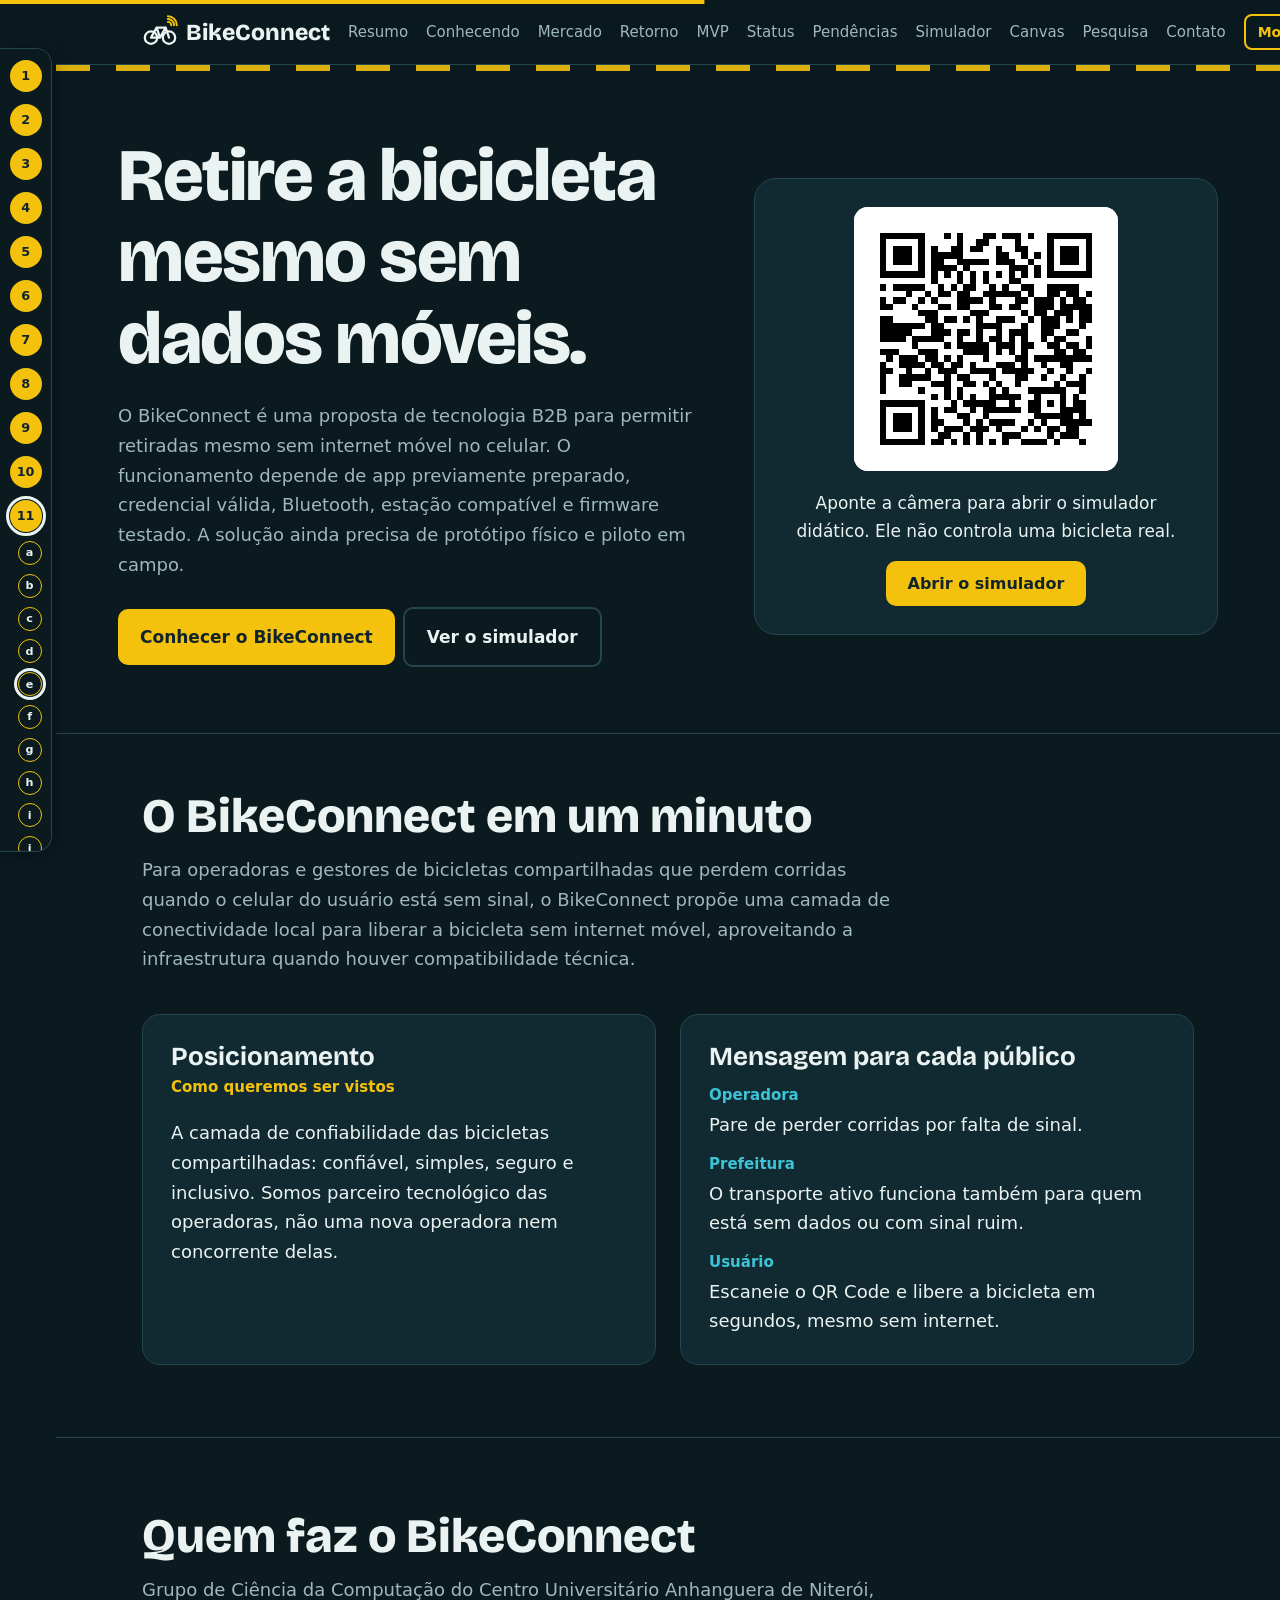
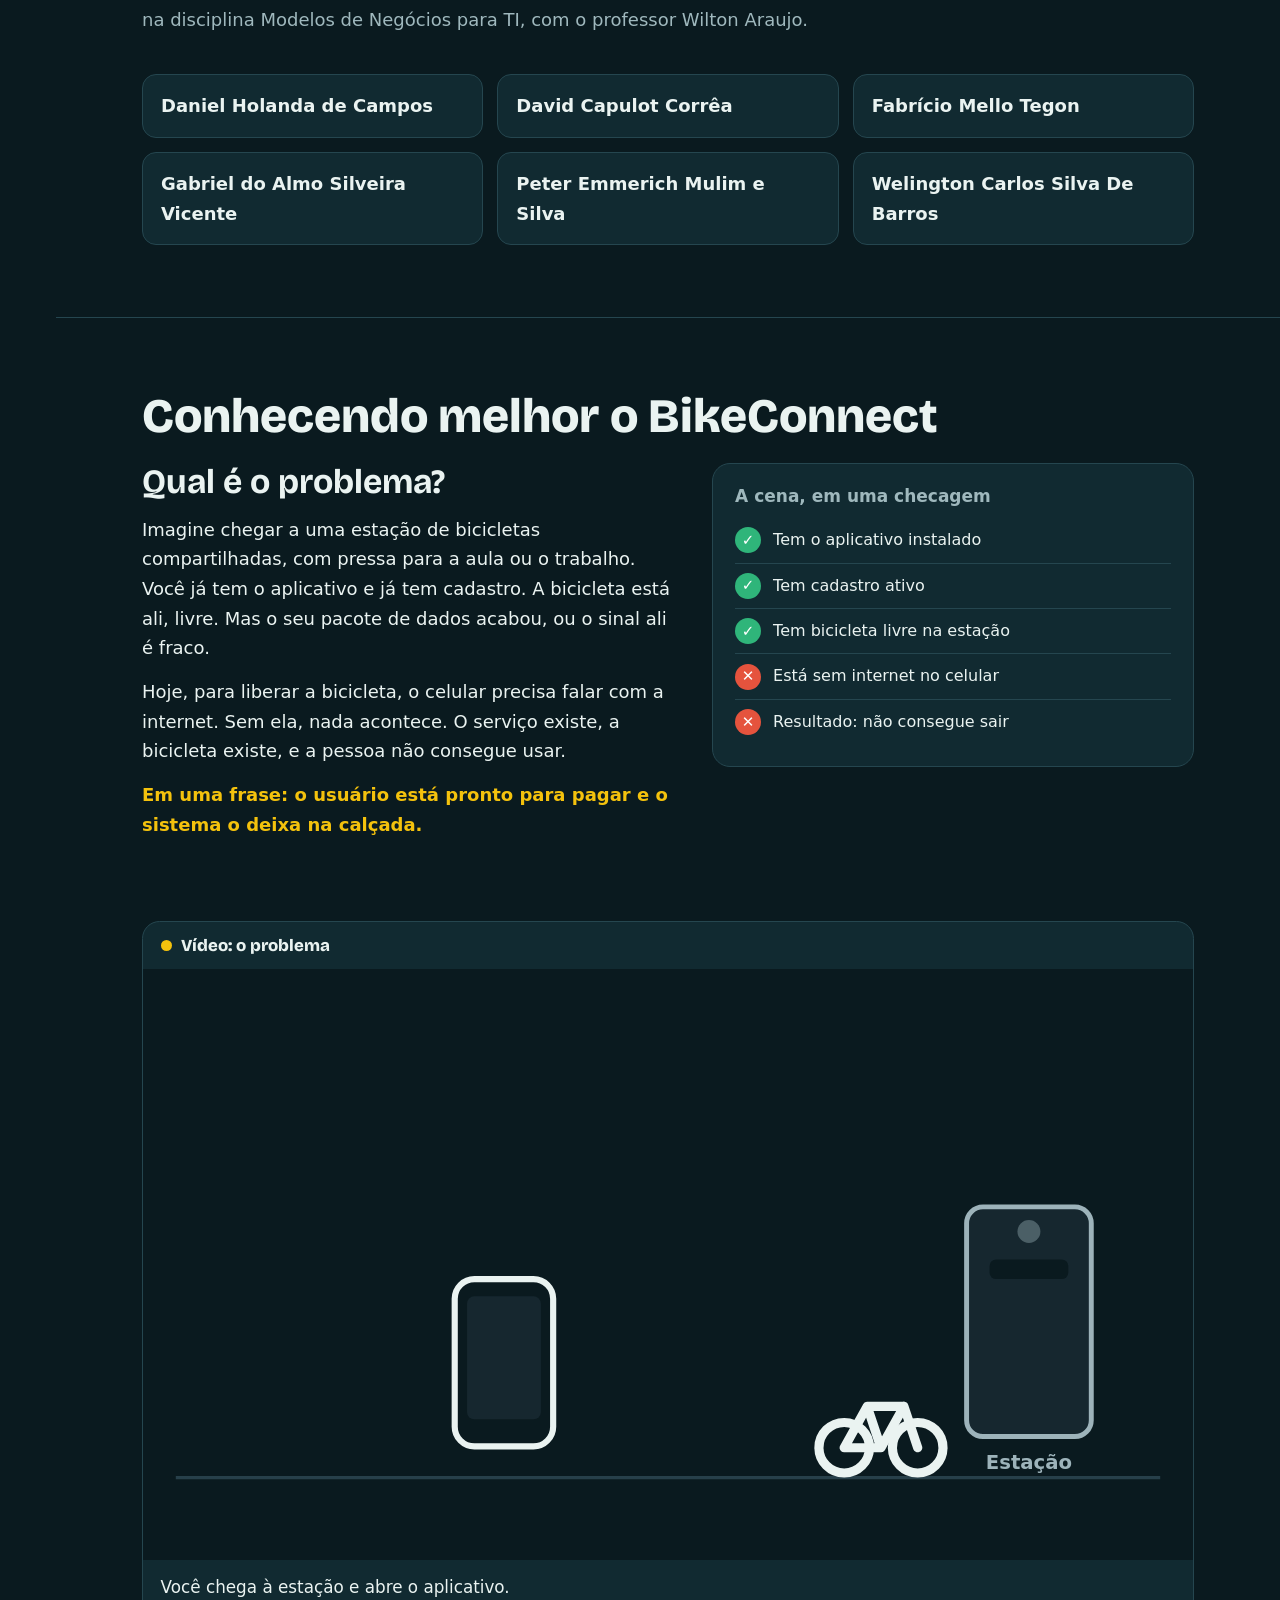
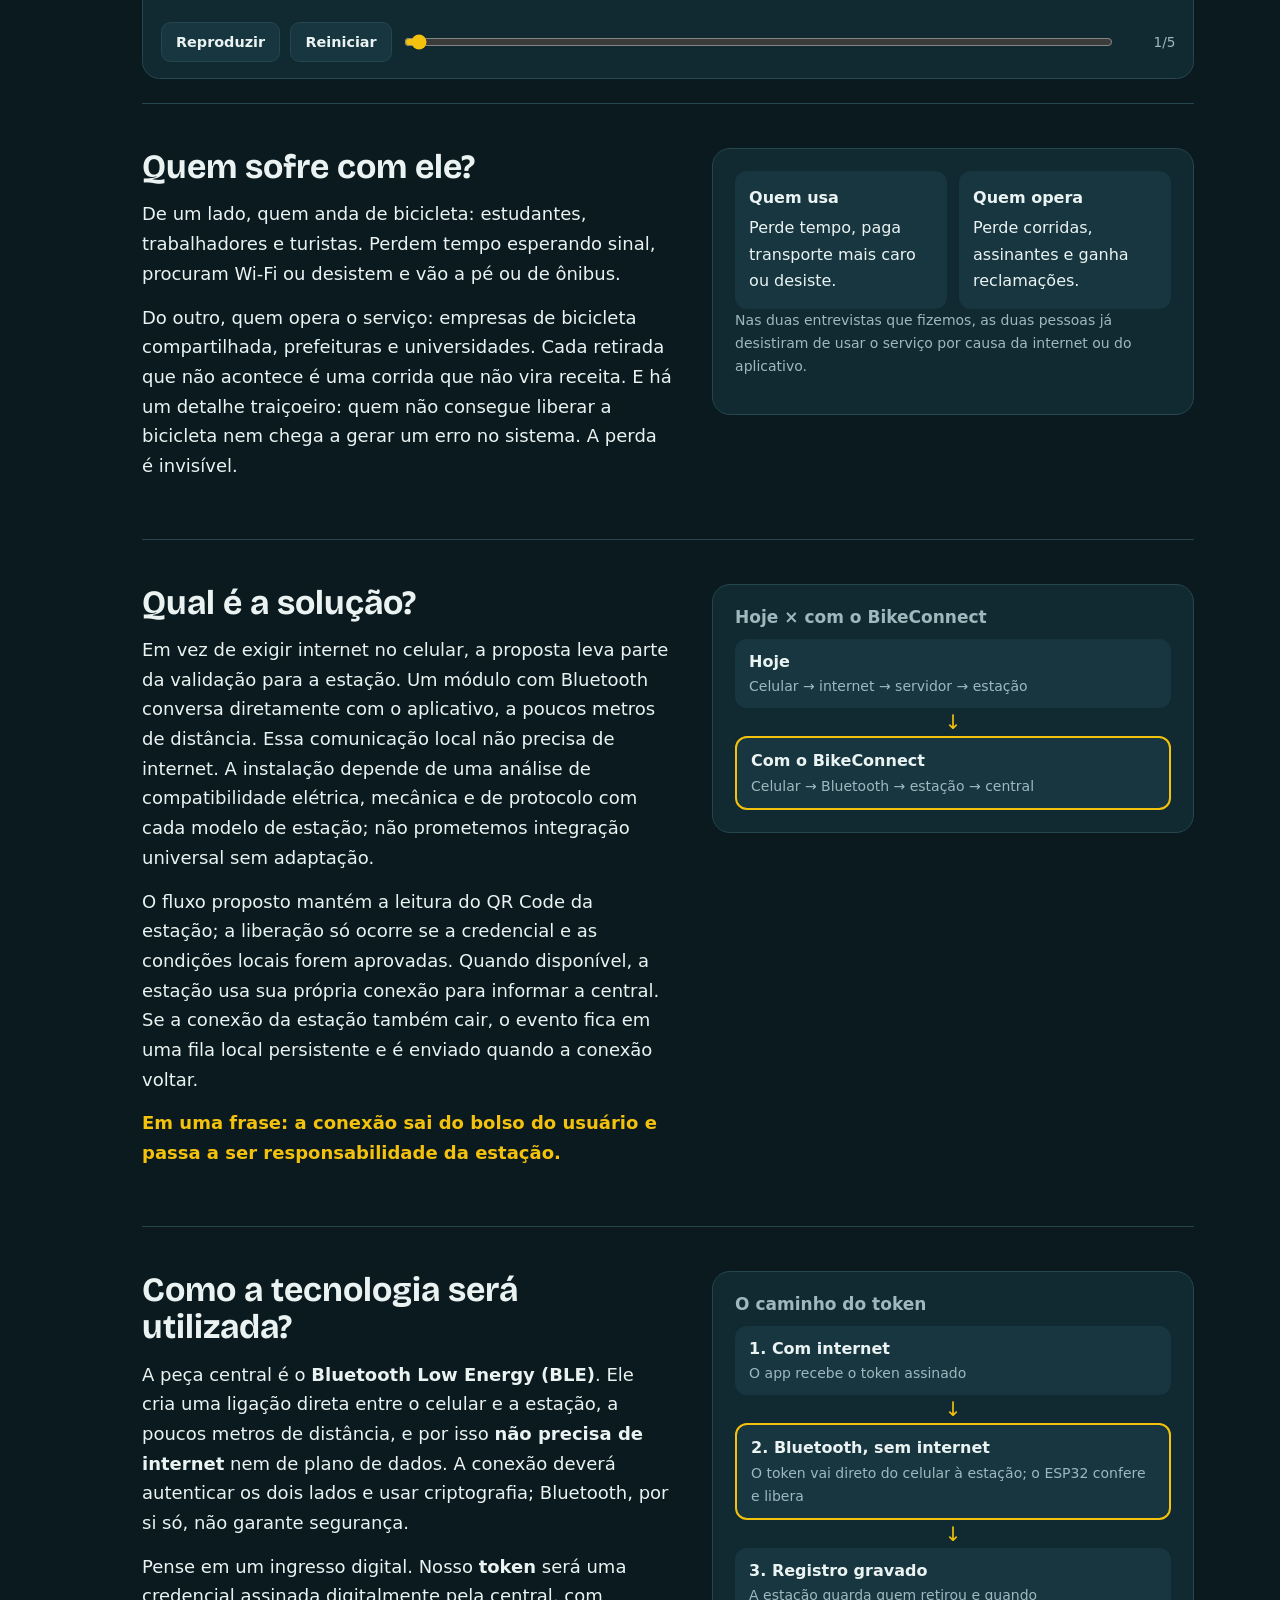
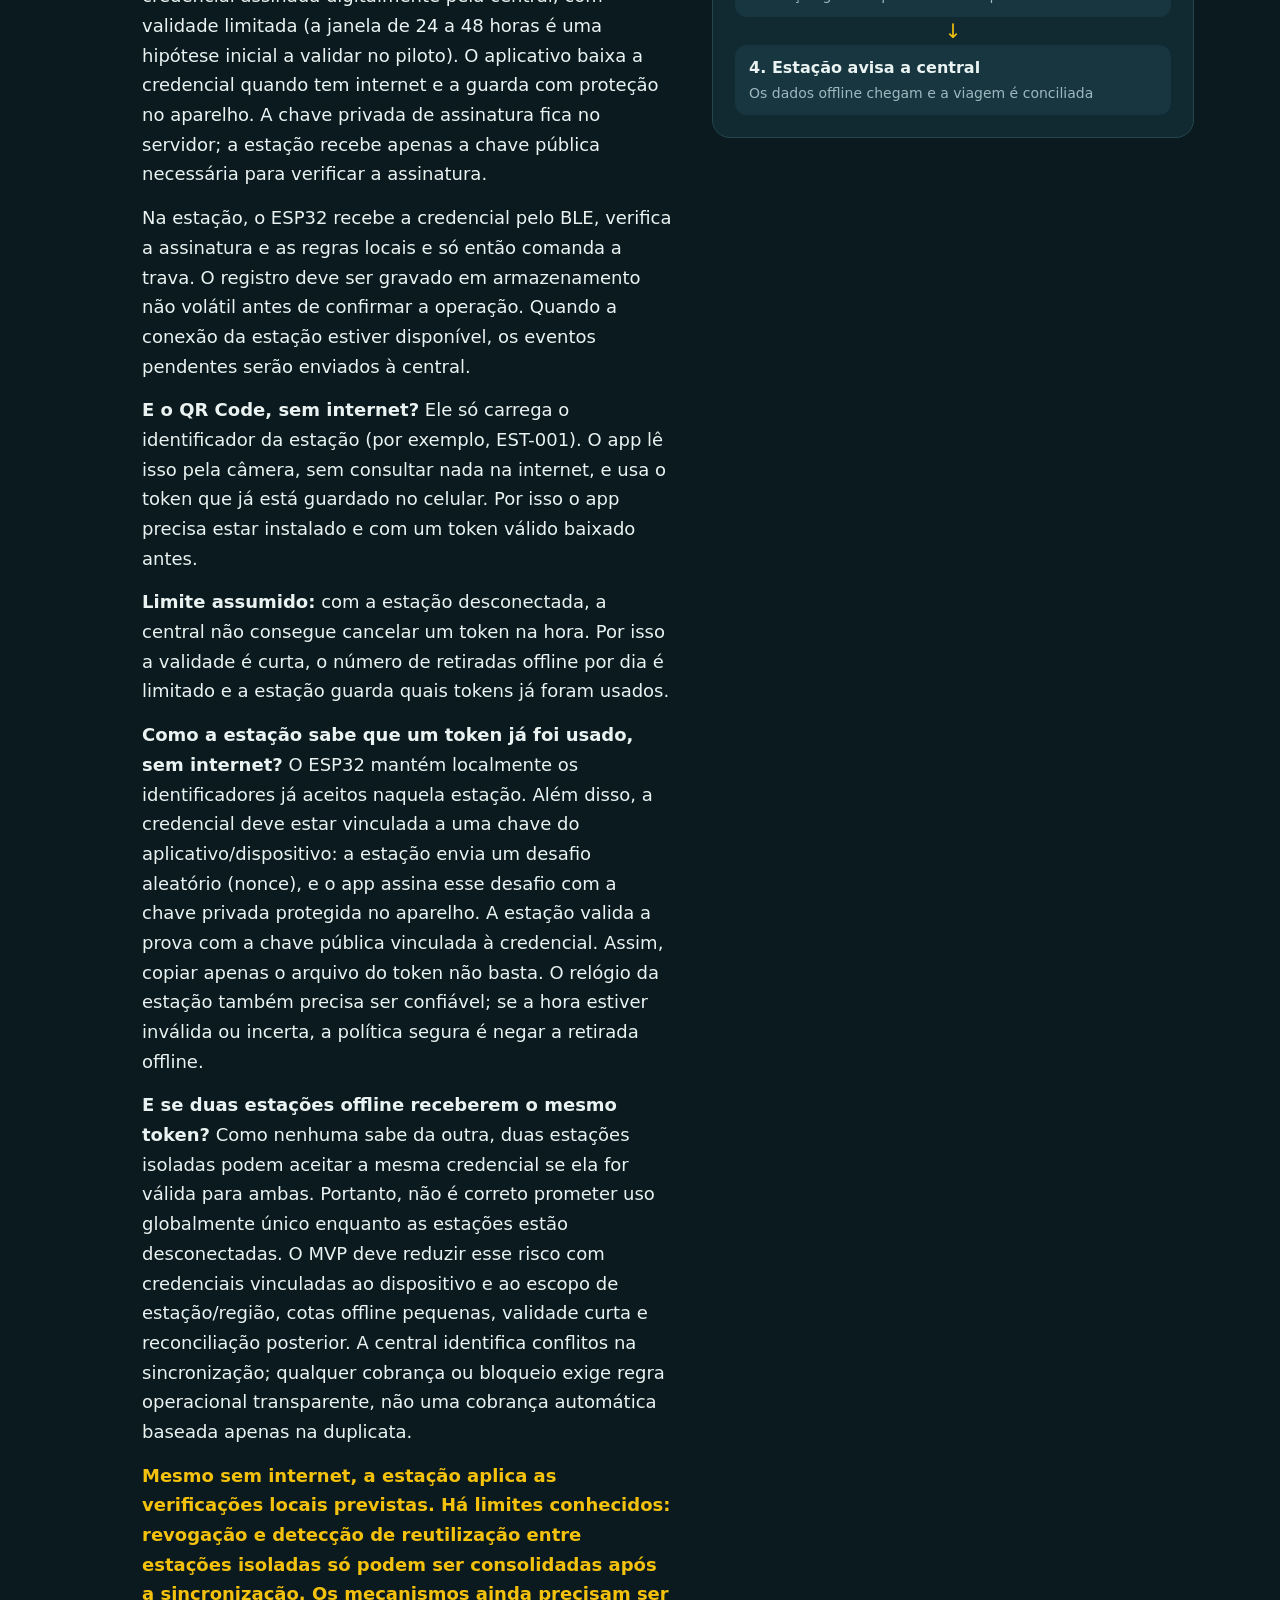
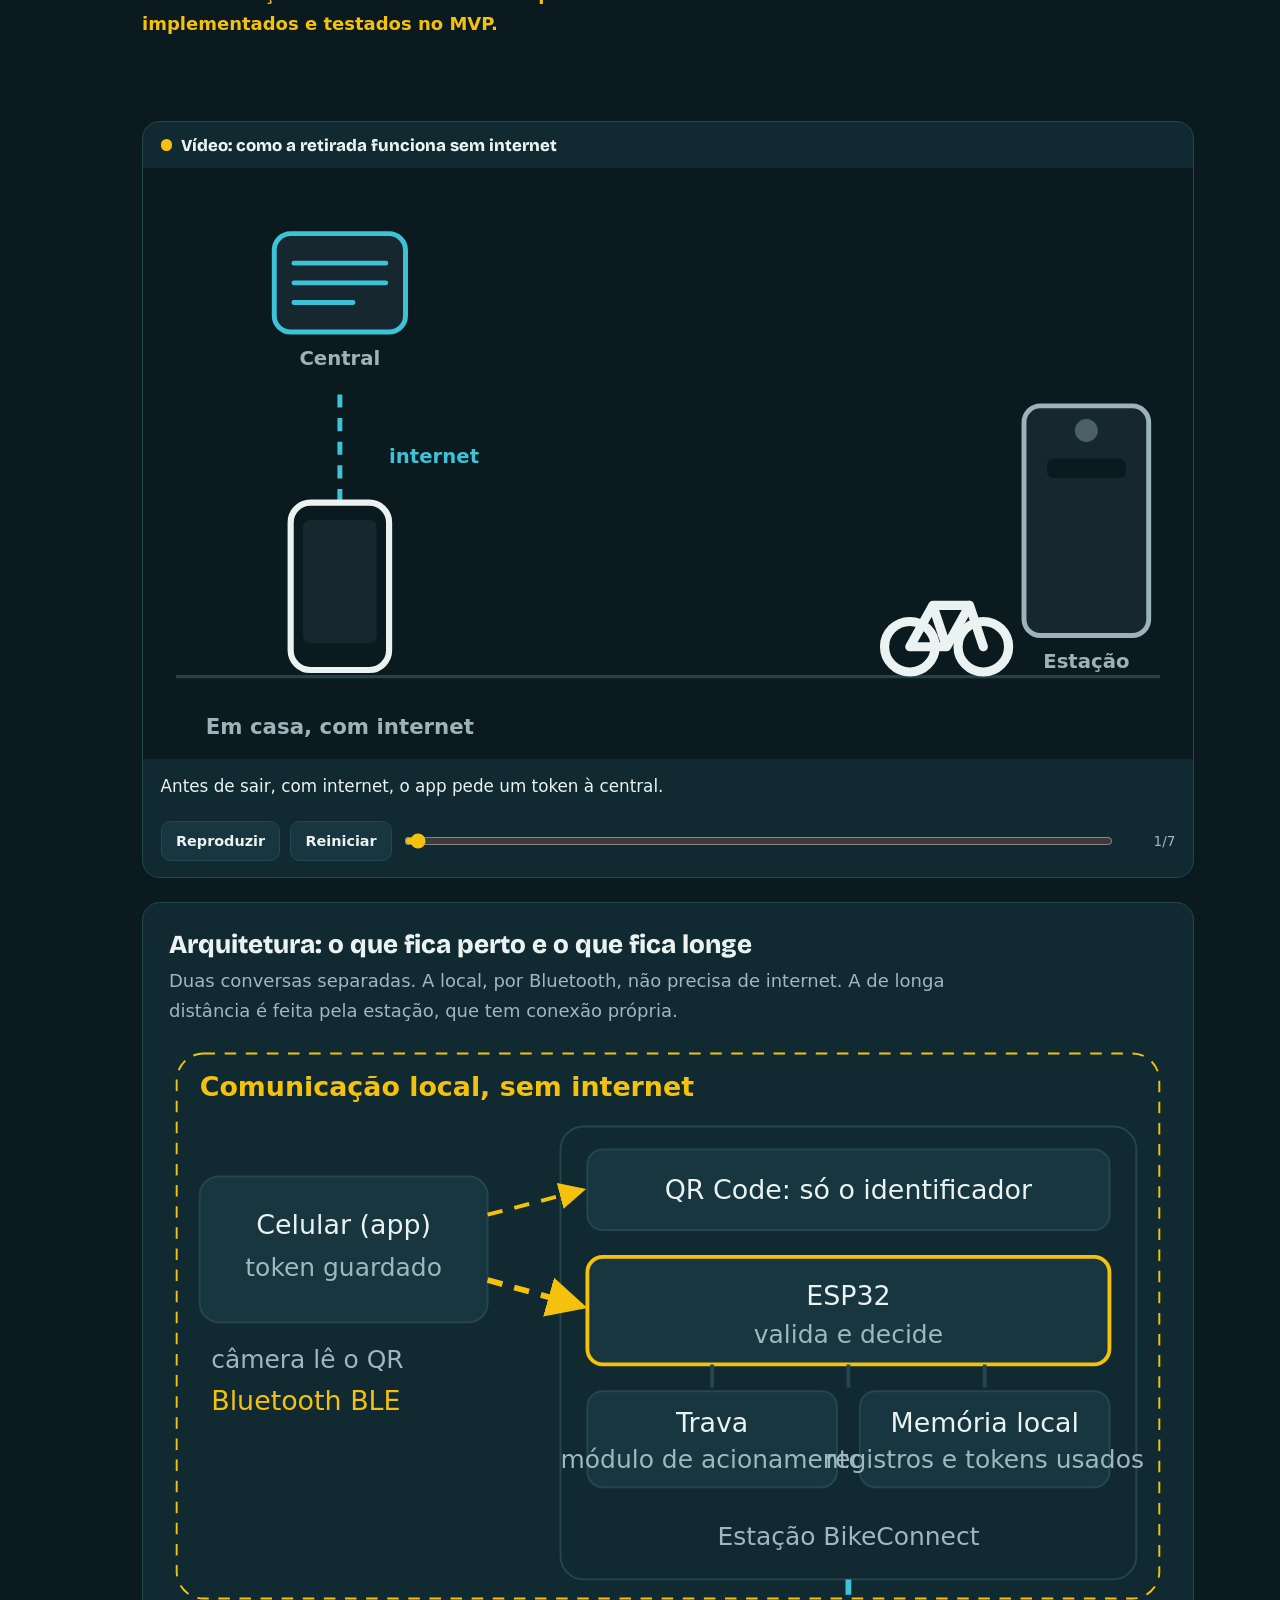
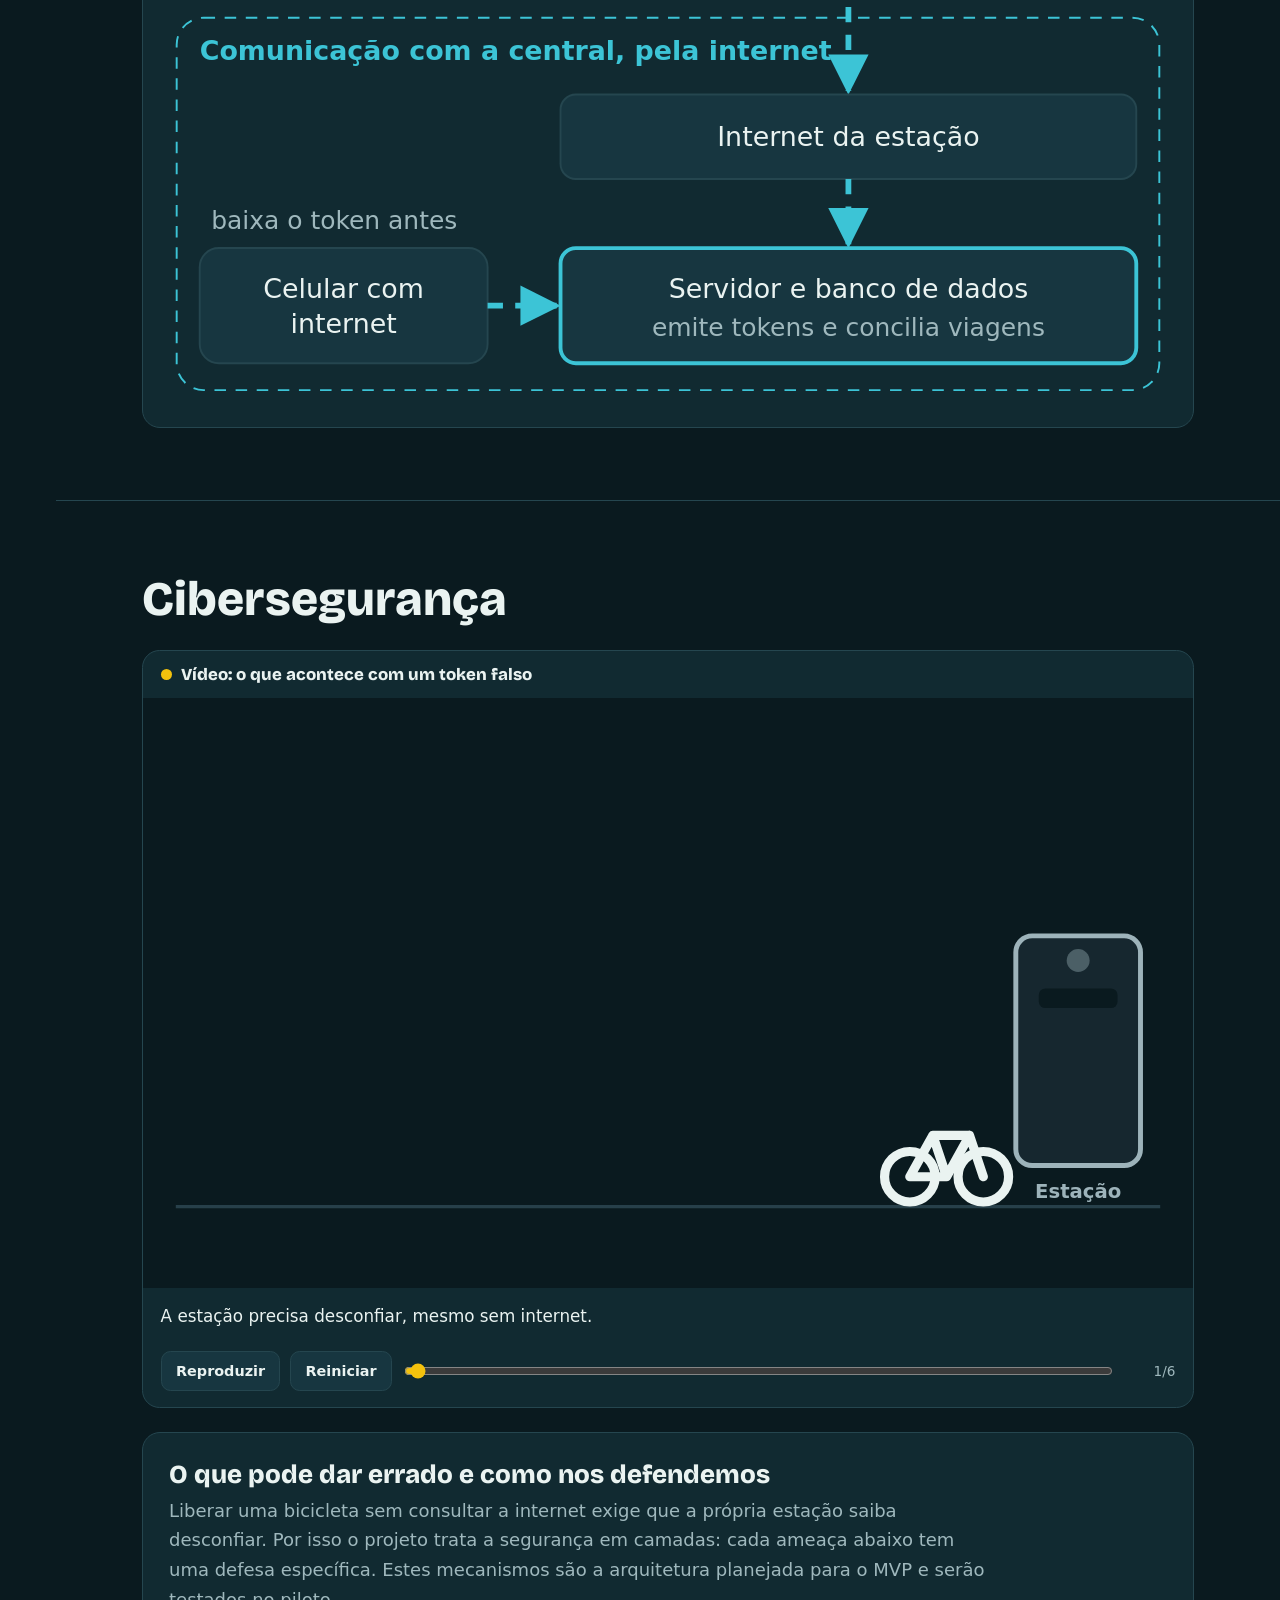
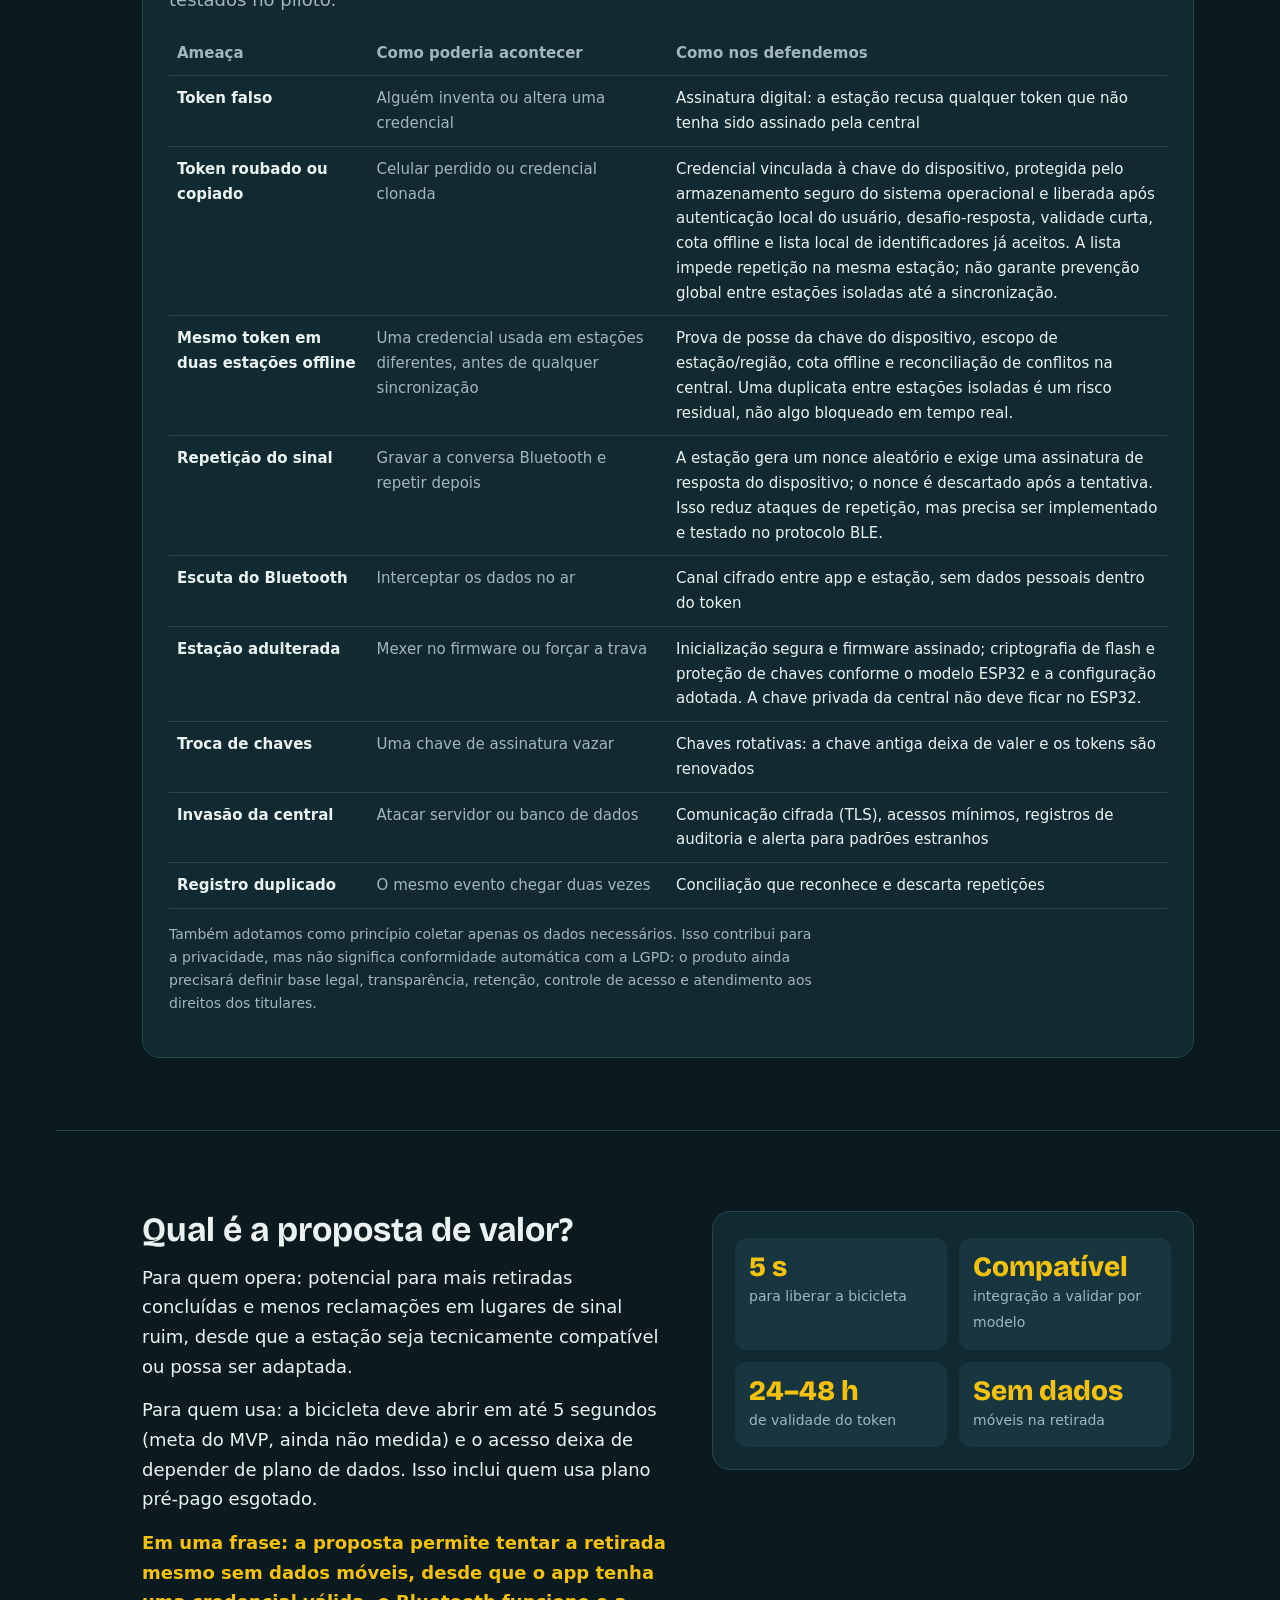
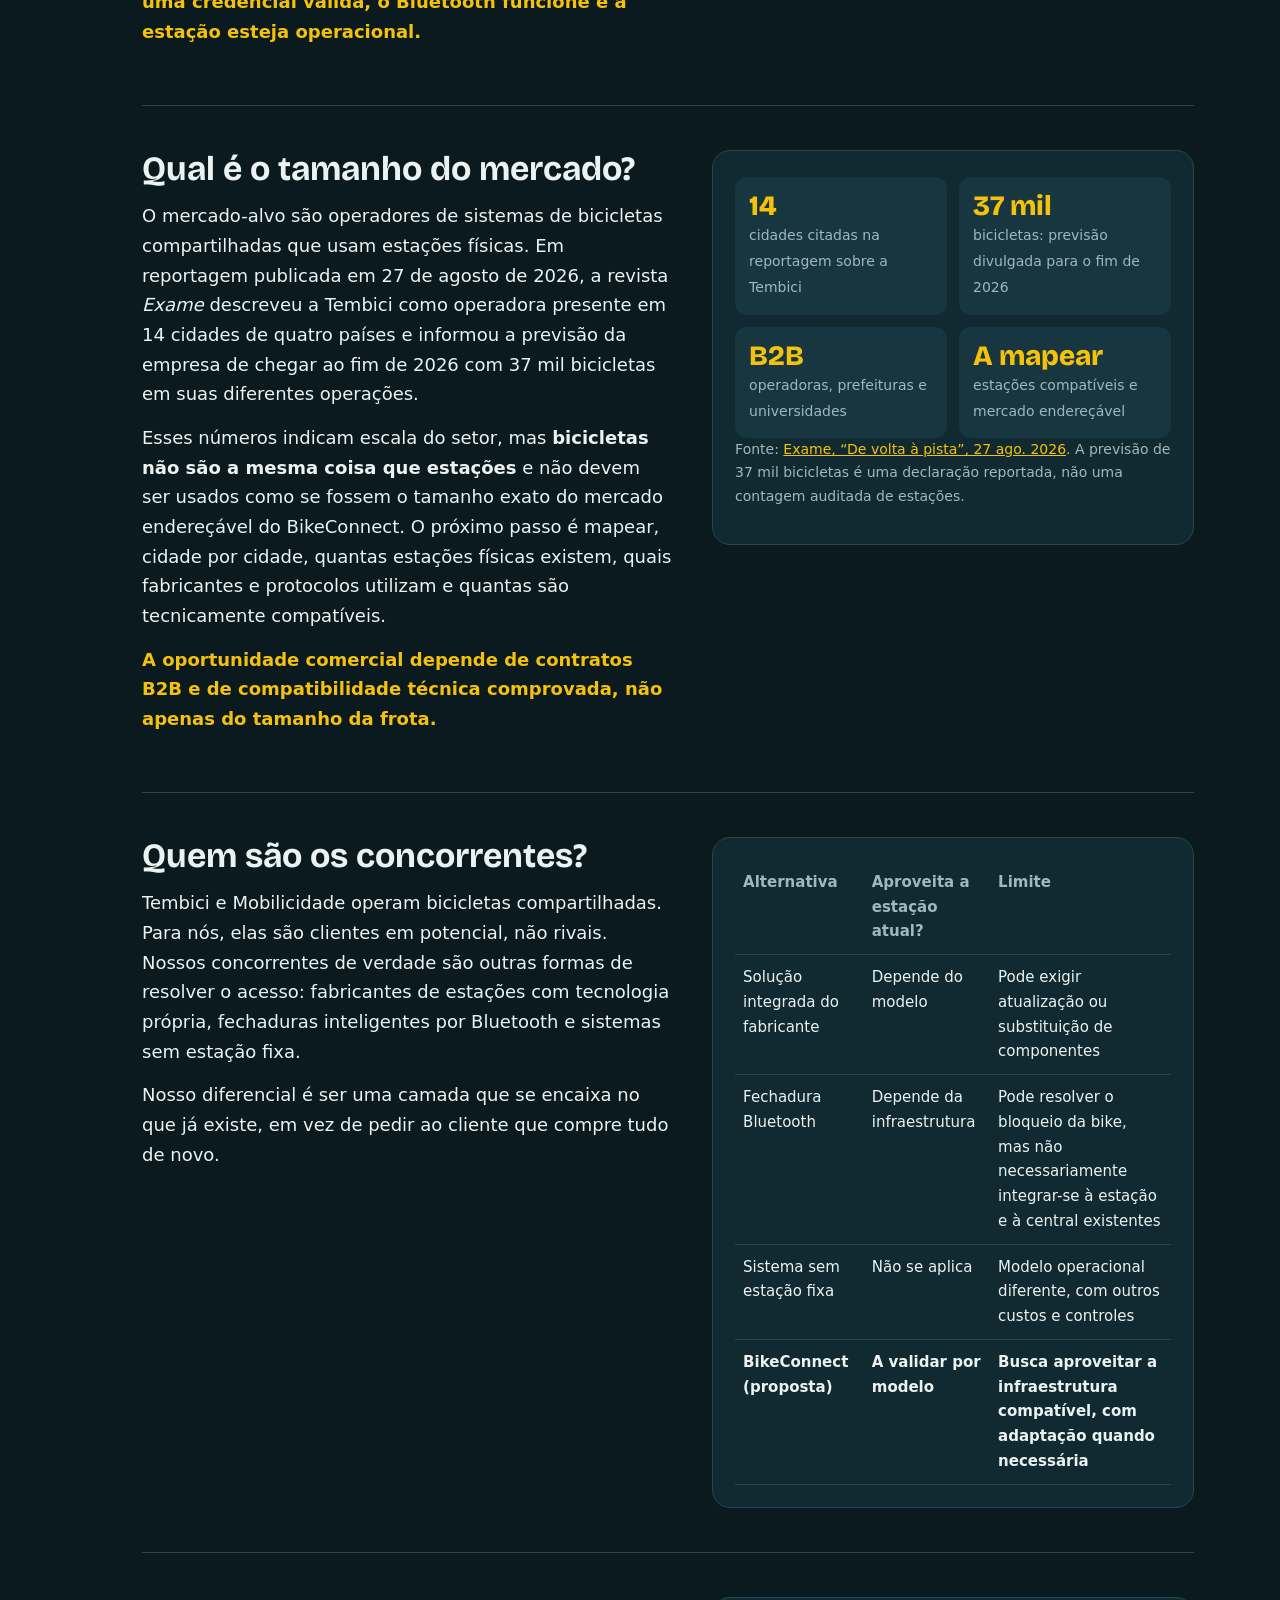
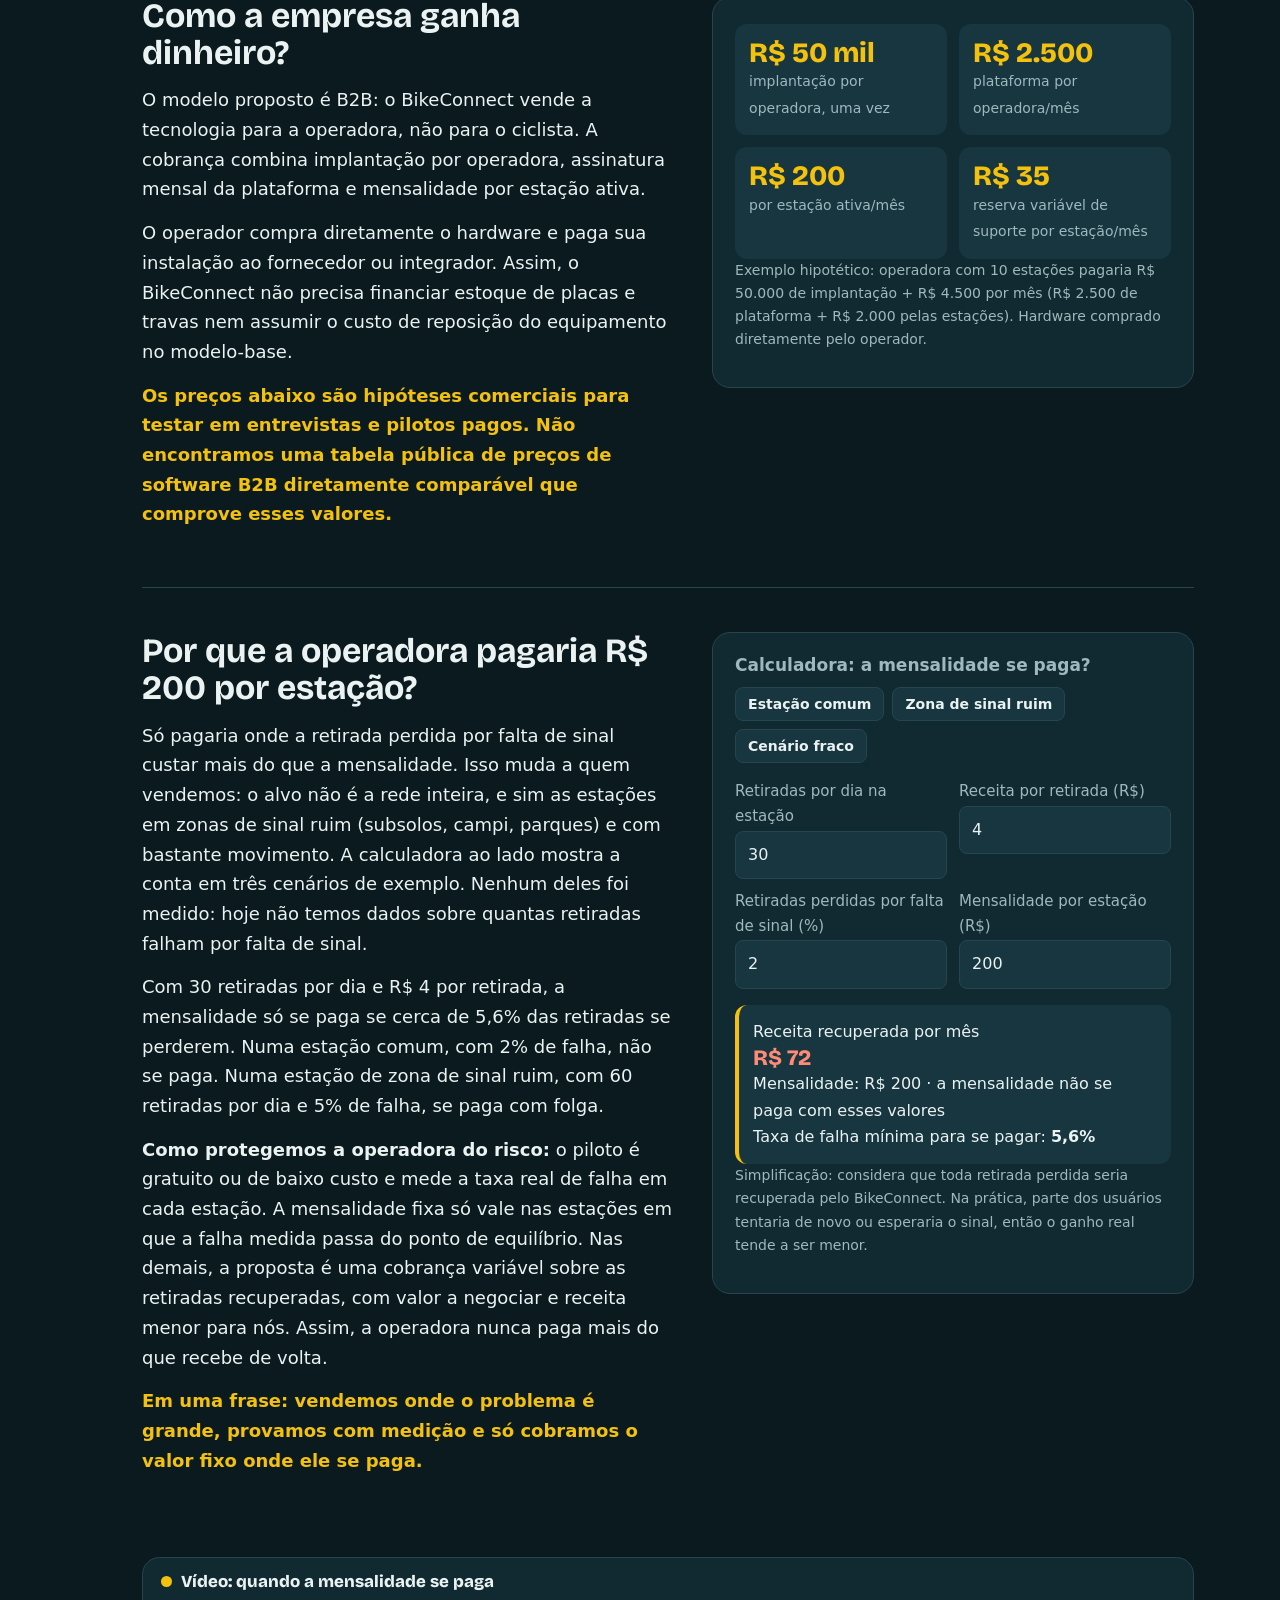
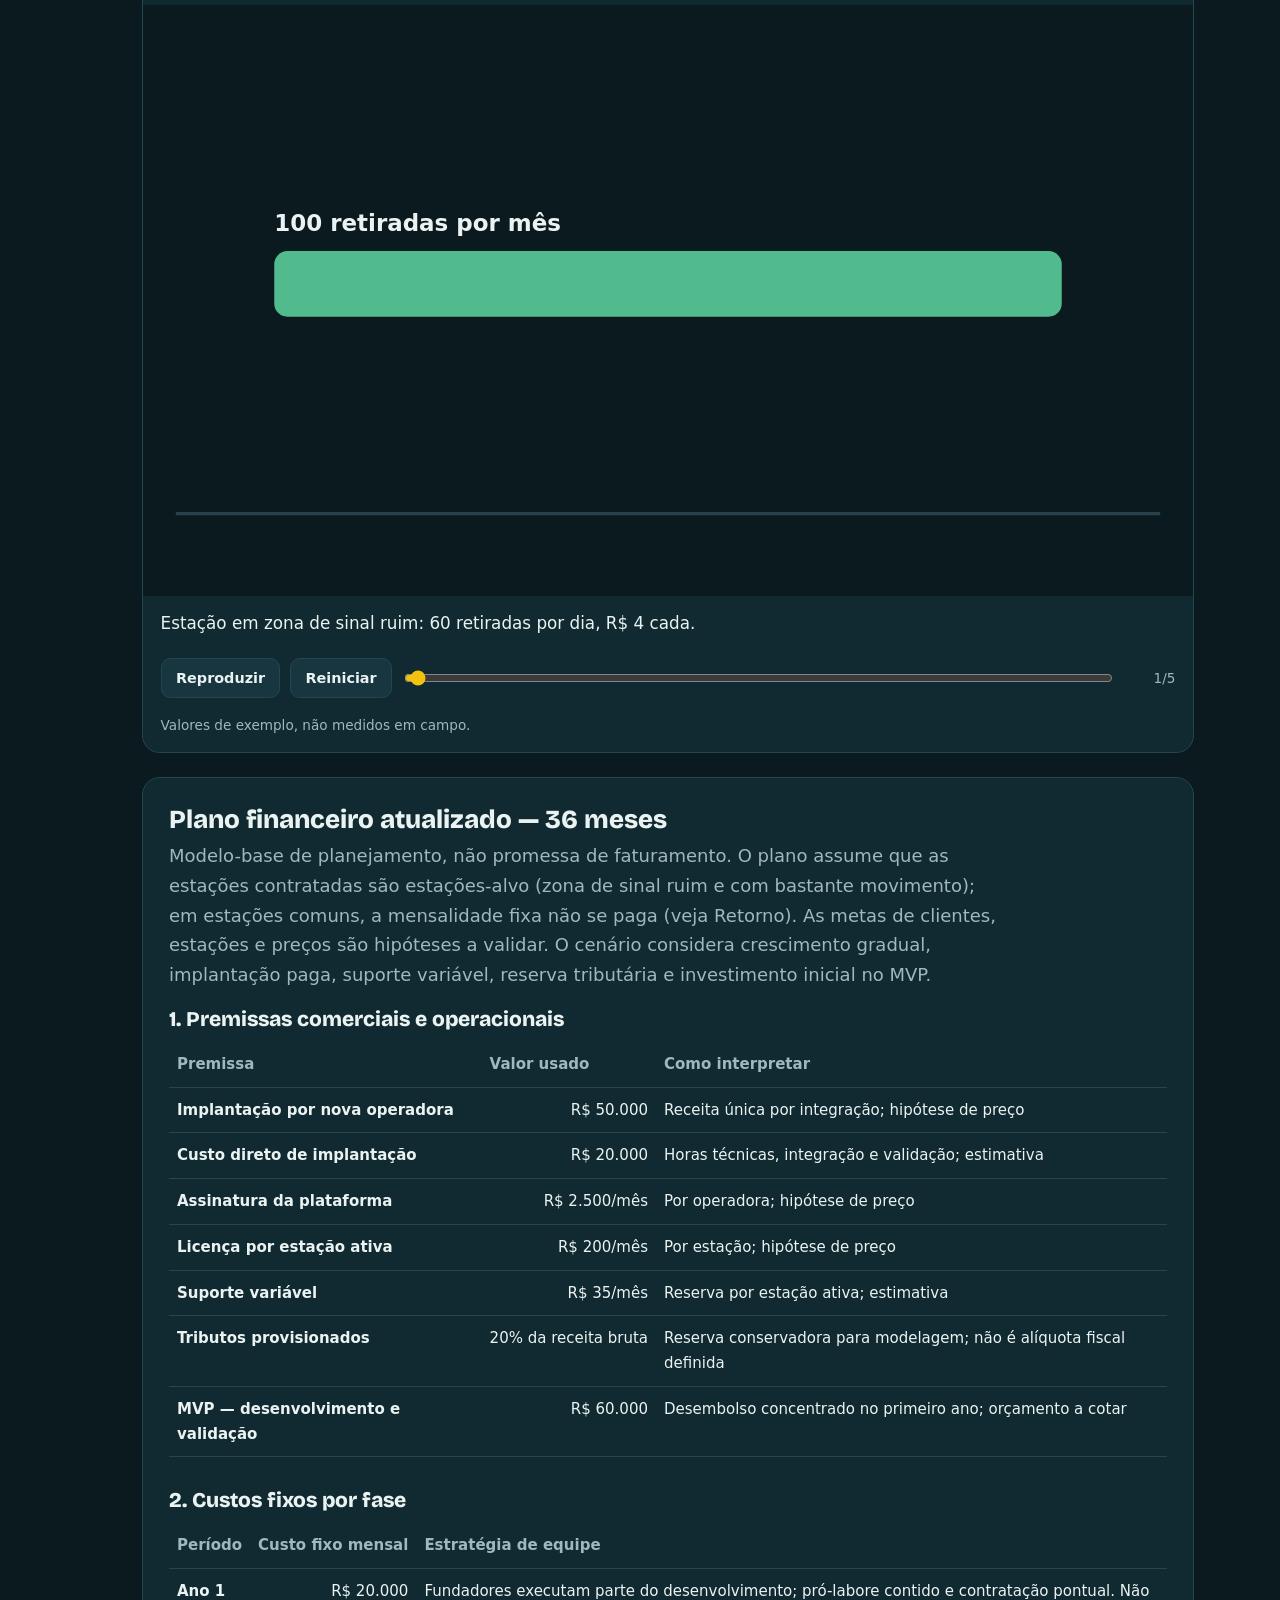
==== commit 33de8e7d: "Update print statement from 'Hello' to 'Goodbye'" ====
--- a/index.html
+++ b/index.html
@@ -110,15 +110,65 @@
 #intro p{margin:0;font-size:clamp(0.9375rem,4vw,1.1875rem);color:#9db3ba;animation-delay:1.3s}#intro small{color:#9db3ba;font-size:0.8125rem;animation-delay:1.6s}
 @keyframes idr{to{stroke-dashoffset:0}}@keyframes ipop{to{opacity:1}}
 @media(prefers-reduced-motion:reduce){#intro *{animation:none!important;opacity:1!important;stroke-dashoffset:0!important}#sidenav,#intro{transition:none}}
+#sidenav{overscroll-behavior:contain}
+#sidenav .grp{display:flex;flex-direction:column}
+#sidenav .subs{display:none;flex-direction:column;gap:.05rem;margin:0 0 .3rem;padding-left:.5rem}
+#sidenav .grp.on .subs{display:flex}
+#sidenav .s{min-height:2rem;padding:.2rem .3rem;font-size:.85rem;font-weight:500}
+#sidenav .s span{width:1.5rem;height:1.5rem;font-size:.7rem;background:transparent;color:var(--ink);border:.1rem solid var(--sig);box-sizing:border-box}
+#sidenav .x span{background:transparent;color:var(--ink);border:.1rem solid var(--sig)}
+#sidenav .sep{border:0;border-top:thin solid var(--line);width:calc(100% - .6rem);margin:.35rem .3rem}
+#sidenav .grp.on>.m span{outline:.2rem solid var(--ink);outline-offset:.1rem}
+#sidenav a span{transition:transform .2s ease}
+#sidenav a:hover span{transform:scale(1.12)}
+#prog{position:fixed;top:0;left:0;width:100%;height:.25rem;background:var(--sig);transform-origin:0 50%;transform:scaleX(0);z-index:90;pointer-events:none}
+.rv{opacity:0}
+.rv.in{opacity:1;animation:rise .75s cubic-bezier(.2,.7,.2,1) backwards}
+@keyframes rise{from{opacity:0;transform:translateY(1.6rem)}}
+.card,.vis{transition:transform .25s ease,box-shadow .25s ease,border-color .25s ease}
+.card:hover,.vis:not(.roi):hover{transform:translateY(-.2rem);box-shadow:0 .7rem 1.6rem rgba(0,0,0,.28)}
+.card:hover{border-color:var(--sig)}
+.btn{transition:transform .2s ease,box-shadow .2s ease}
+.btn:hover{transform:translateY(-.15rem);box-shadow:0 .5rem 1rem rgba(0,0,0,.3)}
+.qr #qr{animation:flt 6s ease-in-out infinite}
+@keyframes flt{50%{transform:translateY(-.45rem)}}
+svg.ch path[marker-end]{stroke-dasharray:.5rem .4rem;animation:flow 1.1s linear infinite}
+@keyframes flow{to{stroke-dashoffset:-.9rem}}
+.logo .lg g:last-child path{animation:pls 2.4s ease-in-out infinite}
+.logo .lg g:last-child path:nth-child(2){animation-delay:.2s}.logo .lg g:last-child path:nth-child(3){animation-delay:.4s}
+@keyframes pls{0%,100%{opacity:.3}40%{opacity:1}}
+@media(prefers-reduced-motion:no-preference){html{scroll-behavior:smooth}}
+@media(prefers-reduced-motion:reduce){.rv{opacity:1}.rv.in{animation:none}.qr #qr,svg.ch path[marker-end],.logo .lg g path,#sidenav a span{animation:none;transition:none}#prog{display:none}}
+.vid{margin:1.5rem 0;background:var(--sf);border:thin solid var(--line);border-radius:1.1rem;overflow:hidden}
+.vid .vh{display:flex;gap:.6rem;align-items:center;padding:.8rem 1.1rem;font:800 1.05rem "Bricolage Grotesque",system-ui,sans-serif;color:var(--ink)}
+.vid .vh i{display:inline-block;width:.7rem;height:.7rem;border-radius:50%;background:var(--sig)}
+.vid svg.vs{display:block;width:100%;height:auto;background:var(--bg)}
+.vid text{font-family:system-ui,sans-serif}
+.vid .el{opacity:0;transition:opacity .45s ease}.vid .el.on{opacity:1}
+.vid .mv{transition:transform 1.3s cubic-bezier(.4,0,.2,1)}
+.vid.snap .mv,.vid.snap .el{transition:none}
+.vid .bar{transform-box:fill-box;transform-origin:0 50%}
+.vid .spin{transform-box:fill-box;transform-origin:center;animation:vspin 1s linear infinite}
+@keyframes vspin{to{transform:rotate(360deg)}}
+.vid .pls path{animation:pls 1.4s ease-in-out infinite}.vid .pls path:nth-child(2){animation-delay:.2s}.vid .pls path:nth-child(3){animation-delay:.4s}
+.vid .dash{stroke-dasharray:.5rem .4rem;animation:flow 1.1s linear infinite}
+.vid figcaption{padding:.9rem 1.1rem .3rem;font-size:1.05rem;min-height:3.4rem;color:var(--ink)}
+.vid .vc{display:flex;flex-wrap:wrap;gap:.6rem;align-items:center;padding:.5rem 1.1rem 1rem}
+.vid .vc button{border:thin solid var(--line);background:var(--sf2);color:var(--ink);border-radius:.6rem;padding:.5rem .9rem;font:600 .9rem system-ui;cursor:pointer;min-height:2.5rem}
+.vid .vc input{flex:1;min-width:8rem;accent-color:var(--sig)}
+.vid .vc span{font-size:.85rem;color:var(--mute);min-width:3.2rem;text-align:right}
+.vid .vn{margin:0;padding:0 1.1rem 1rem;font-size:.85rem;color:var(--mute)}
+@media(prefers-reduced-motion:reduce){.vid .mv,.vid .el{transition-duration:.01s}.vid .spin,.vid .pls path,.vid .dash{animation:none}}
 </style>
 <link rel="icon" type="image/svg+xml" href="data:image/svg+xml,%3Csvg xmlns=%22http://www.w3.org/2000/svg%22 viewBox=%220 0 64 64%22%3E%3Crect width=%2264%22 height=%2264%22 rx=%2214%22 fill=%22%230a1a1f%22/%3E%3Cg transform=%22translate%282 4%29 scale%28.94%29%22%3E%3Cg fill=%22none%22 stroke=%22%23eaf3f1%22 stroke-width=%224%22 stroke-linecap=%22round%22 stroke-linejoin=%22round%22%3E%3Ccircle cx=%2216%22 cy=%2242%22 r=%2211%22/%3E%3Ccircle cx=%2248%22 cy=%2242%22 r=%2211%22/%3E%3Cpath d=%22M16 42L26 24H42L48 42M26 24L32 42L42 24M16 42H32%22/%3E%3C/g%3E%3Cg fill=%22none%22 stroke=%22%23f4c20d%22 stroke-width=%223.5%22 stroke-linecap=%22round%22%3E%3Cpath d=%22M46 14A6 6 0 0 1 52 20%22/%3E%3Cpath d=%22M46 9A11 11 0 0 1 57 20%22/%3E%3Cpath d=%22M46 4A16 16 0 0 1 62 20%22/%3E%3C/g%3E%3C/g%3E%3C/svg%3E">
 <script>document.documentElement.classList.add("intro-on");setTimeout(function(){document.documentElement.classList.remove("intro-on")},5000)</script>
 </head>
 <body>
 <div id="intro" aria-hidden="true"><svg class="im" viewBox="0 0 64 64"><g fill="none" stroke="#eaf3f1" stroke-width="4" stroke-linecap="round" stroke-linejoin="round"><circle class="w" cx="16" cy="42" r="11" pathLength="100"/><circle class="w" cx="48" cy="42" r="11" pathLength="100"/><path class="w" d="M16 42L26 24H42L48 42M26 24L32 42L42 24M16 42H32" pathLength="100"/></g><g fill="none" stroke="#f4c20d" stroke-width="3.5" stroke-linecap="round"><path class="a1" d="M46 14A6 6 0 0 1 52 20"/><path class="a2" d="M46 9A11 11 0 0 1 57 20"/><path class="a3" d="M46 4A16 16 0 0 1 62 20"/></g></svg><div class="it">Bike<b>Connect</b></div><p>Retire a bicicleta mesmo sem dados móveis</p><small>Toque para pular</small></div>
+<div id="prog" aria-hidden="true"></div>
 <header><div class="wrap"><a class="logo" href="#" aria-label="BikeConnect, início"><svg class="lg" viewBox="0 0 64 64" aria-hidden="true"><g fill="none" stroke="currentColor" stroke-width="4" stroke-linecap="round" stroke-linejoin="round"><circle cx="16" cy="42" r="11"/><circle cx="48" cy="42" r="11"/><path d="M16 42L26 24H42L48 42M26 24L32 42L42 24M16 42H32"/></g><g fill="none" stroke="#f4c20d" stroke-width="3.5" stroke-linecap="round"><path d="M46 14A6 6 0 0 1 52 20"/><path d="M46 9A11 11 0 0 1 57 20"/><path d="M46 4A16 16 0 0 1 62 20"/></g></svg>BikeConnect</a>
 <nav aria-label="Navegação principal"><a href="#resumo">Resumo</a><a href="#conhecendo">Conhecendo</a><a href="#mercado">Mercado</a><a href="#retorno">Retorno</a><a href="#mvp">MVP</a><a href="#status">Status</a><a href="#auditoria">Pendências</a><a href="#simulador">Simulador</a><a href="#canvas">Canvas</a><a href="#pesquisa">Pesquisa</a><a href="#contato">Contato</a><button type="button" class="pmbtn" id="pm" aria-pressed="false">Modo apresentação</button></nav></div></header>
-<nav id="sidenav" aria-label="Ir para uma seção"><a href="#resumo" title="A empresa" aria-label="A empresa"><span>1</span><b class="l">A empresa</b></a><a href="#problema" title="O problema" aria-label="O problema"><span>2</span><b class="l">O problema</b></a><a href="#cliente" title="O cliente" aria-label="O cliente"><span>3</span><b class="l">O cliente</b></a><a href="#solucao" title="A solução" aria-label="A solução"><span>4</span><b class="l">A solução</b></a><a href="#tecnologia" title="A tecnologia" aria-label="A tecnologia"><span>5</span><b class="l">A tecnologia</b></a><a href="#valor" title="Proposta de valor" aria-label="Proposta de valor"><span>6</span><b class="l">Proposta de valor</b></a><a href="#mercado" title="O mercado" aria-label="O mercado"><span>7</span><b class="l">O mercado</b></a><a href="#concorrentes" title="Concorrência" aria-label="Concorrência"><span>8</span><b class="l">Concorrência</b></a><a href="#canvas" title="Canvas" aria-label="Canvas"><span>9</span><b class="l">Canvas</b></a><a href="#monetizacao" title="Monetização" aria-label="Monetização"><span>10</span><b class="l">Monetização</b></a><a href="#crescimento" title="Crescimento" aria-label="Crescimento"><span>11</span><b class="l">Crescimento</b></a><a href="#mvp" title="Produto mínimo viável" aria-label="Produto mínimo viável"><span>+</span><b class="l">Produto mínimo viável</b></a></nav>
+<nav id="sidenav" aria-label="Ir para uma seção"><div class="grp"><a class="m" href="#resumo" title="A empresa" aria-label="A empresa"><span>1</span><b class="l">A empresa</b></a></div><div class="grp"><a class="m" href="#problema" title="O problema" aria-label="O problema"><span>2</span><b class="l">O problema</b></a><div class="subs"><a class="s" href="#problema-cena" title="A cena, em uma checagem" aria-label="A cena, em uma checagem"><span>a</span><b class="l">A cena, em uma checagem</b></a><a class="s" href="#video-problema" title="Vídeo: o problema" aria-label="Vídeo: o problema"><span>b</span><b class="l">Vídeo: o problema</b></a></div></div><div class="grp"><a class="m" href="#cliente" title="O cliente" aria-label="O cliente"><span>3</span><b class="l">O cliente</b></a></div><div class="grp"><a class="m" href="#solucao" title="A solução" aria-label="A solução"><span>4</span><b class="l">A solução</b></a><div class="subs"><a class="s" href="#solucao-hoje" title="Hoje × com o BikeConnect" aria-label="Hoje × com o BikeConnect"><span>a</span><b class="l">Hoje × com o BikeConnect</b></a></div></div><div class="grp"><a class="m" href="#tecnologia" title="A tecnologia" aria-label="A tecnologia"><span>5</span><b class="l">A tecnologia</b></a><div class="subs"><a class="s" href="#tec-token" title="O caminho do token" aria-label="O caminho do token"><span>a</span><b class="l">O caminho do token</b></a><a class="s" href="#video-tecnologia" title="Vídeo: retirada sem internet" aria-label="Vídeo: retirada sem internet"><span>b</span><b class="l">Vídeo: retirada sem internet</b></a><a class="s" href="#arquitetura" title="Arquitetura" aria-label="Arquitetura"><span>c</span><b class="l">Arquitetura</b></a></div></div><div class="grp"><a class="m" href="#ciberseguranca" title="Cibersegurança" aria-label="Cibersegurança"><span>6</span><b class="l">Cibersegurança</b></a><div class="subs"><a class="s" href="#video-ciberseguranca" title="Vídeo: token falso" aria-label="Vídeo: token falso"><span>a</span><b class="l">Vídeo: token falso</b></a></div></div><div class="grp"><a class="m" href="#valor" title="Proposta de valor" aria-label="Proposta de valor"><span>7</span><b class="l">Proposta de valor</b></a></div><div class="grp"><a class="m" href="#mercado" title="O mercado" aria-label="O mercado"><span>8</span><b class="l">O mercado</b></a></div><div class="grp"><a class="m" href="#concorrentes" title="Concorrência" aria-label="Concorrência"><span>9</span><b class="l">Concorrência</b></a></div><div class="grp"><a class="m" href="#canvas" title="Canvas" aria-label="Canvas"><span>10</span><b class="l">Canvas</b></a></div><div class="grp"><a class="m" href="#monetizacao" title="Monetização" aria-label="Monetização"><span>11</span><b class="l">Monetização</b></a><div class="subs"><a class="s" href="#retorno" title="Retorno por estação" aria-label="Retorno por estação"><span>a</span><b class="l">Retorno por estação</b></a><a class="s" href="#calc-retorno" title="Calculadora" aria-label="Calculadora"><span>b</span><b class="l">Calculadora</b></a><a class="s" href="#video-retorno" title="Vídeo: quando se paga" aria-label="Vídeo: quando se paga"><span>c</span><b class="l">Vídeo: quando se paga</b></a><a class="s" href="#plano-financeiro" title="Plano financeiro" aria-label="Plano financeiro"><span>d</span><b class="l">Plano financeiro</b></a><a class="s" href="#fin-premissas" title="Premissas" aria-label="Premissas"><span>e</span><b class="l">Premissas</b></a><a class="s" href="#fin-custos" title="Custos fixos" aria-label="Custos fixos"><span>f</span><b class="l">Custos fixos</b></a><a class="s" href="#fin-projecao" title="Projeção anual" aria-label="Projeção anual"><span>g</span><b class="l">Projeção anual</b></a><a class="s" href="#fin-cenarios" title="Cenários" aria-label="Cenários"><span>h</span><b class="l">Cenários</b></a><a class="s" href="#fin-metas" title="Metas de crescimento" aria-label="Metas de crescimento"><span>i</span><b class="l">Metas de crescimento</b></a><a class="s" href="#fin-caixa" title="Capital de giro" aria-label="Capital de giro"><span>j</span><b class="l">Capital de giro</b></a><a class="s" href="#fin-equilibrio" title="Ponto de equilíbrio" aria-label="Ponto de equilíbrio"><span>k</span><b class="l">Ponto de equilíbrio</b></a></div></div><div class="grp"><a class="m" href="#crescimento" title="Crescimento" aria-label="Crescimento"><span>12</span><b class="l">Crescimento</b></a><div class="subs"><a class="s" href="#crescer" title="Como poderá crescer" aria-label="Como poderá crescer"><span>a</span><b class="l">Como poderá crescer</b></a><a class="s" href="#potencial" title="Potencial do negócio" aria-label="Potencial do negócio"><span>b</span><b class="l">Potencial do negócio</b></a></div></div><div class="grp"><a class="m" href="#mvp" title="Produto mínimo viável" aria-label="Produto mínimo viável"><span>+</span><b class="l">Produto mínimo viável</b></a><div class="subs"><a class="s" href="#mvp-entra" title="O que entra" aria-label="O que entra"><span>a</span><b class="l">O que entra</b></a><a class="s" href="#mvp-metricas" title="Como medimos o sucesso" aria-label="Como medimos o sucesso"><span>b</span><b class="l">Como medimos o sucesso</b></a></div></div><hr class="sep"><div class="grp"><a class="m x" href="#equipe" title="Equipe" aria-label="Equipe"><span>E</span><b class="l">Equipe</b></a></div><div class="grp"><a class="m x" href="#simulador" title="Simulador" aria-label="Simulador"><span>S</span><b class="l">Simulador</b></a></div><div class="grp"><a class="m x" href="#pesquisa" title="Pesquisa" aria-label="Pesquisa"><span>P</span><b class="l">Pesquisa</b></a><div class="subs"><a class="s" href="#perfil-a" title="Perfil A" aria-label="Perfil A"><span>a</span><b class="l">Perfil A</b></a><a class="s" href="#perfil-b" title="Perfil B" aria-label="Perfil B"><span>b</span><b class="l">Perfil B</b></a><a class="s" href="#pesquisa-ampliar" title="Ampliando a pesquisa" aria-label="Ampliando a pesquisa"><span>c</span><b class="l">Ampliando a pesquisa</b></a></div></div><div class="grp"><a class="m x" href="#status" title="Status do projeto" aria-label="Status do projeto"><span>T</span><b class="l">Status do projeto</b></a></div><div class="grp"><a class="m x" href="#auditoria" title="Pendências" aria-label="Pendências"><span>!</span><b class="l">Pendências</b></a><div class="subs"><a class="s" href="#bloq-tec" title="Bloqueadores técnicos" aria-label="Bloqueadores técnicos"><span>a</span><b class="l">Bloqueadores técnicos</b></a><a class="s" href="#bloq-com" title="Bloqueadores comerciais" aria-label="Bloqueadores comerciais"><span>b</span><b class="l">Bloqueadores comerciais</b></a></div></div><div class="grp"><a class="m x" href="#contato" title="Contato" aria-label="Contato"><span>C</span><b class="l">Contato</b></a></div></nav>
 <main>
 <div class="road" aria-hidden="true"></div>
 <div class="wrap hero">
@@ -141,7 +191,6 @@
   <div class="card"><h3>Posicionamento</h3><p class="tag">Como queremos ser vistos</p><p>A camada de confiabilidade das bicicletas compartilhadas: confiável, simples, seguro e inclusivo. Somos parceiro tecnológico das operadoras, não uma nova operadora nem concorrente delas.</p></div>
   <div class="card"><h3>Mensagem para cada público</h3><dl><dt>Operadora</dt><dd>Pare de perder corridas por falta de sinal.</dd><dt>Prefeitura</dt><dd>O transporte ativo funciona também para quem está sem dados ou com sinal ruim.</dd><dt>Usuário</dt><dd>Escaneie o QR Code e libere a bicicleta em segundos, mesmo sem internet.</dd></dl></div>
  </div>
- <div class="idx"><a href="#resumo"><span>1</span>A empresa</a><a href="#problema"><span>2</span>O problema</a><a href="#cliente"><span>3</span>O cliente</a><a href="#solucao"><span>4</span>A solução</a><a href="#tecnologia"><span>5</span>A tecnologia</a><a href="#valor"><span>6</span>Proposta de valor</a><a href="#mercado"><span>7</span>O mercado</a><a href="#concorrentes"><span>8</span>Concorrência</a><a href="#canvas"><span>9</span>Canvas</a><a href="#monetizacao"><span>10</span>Monetização</a><a href="#crescimento"><span>11</span>Crescimento</a><a href="#mvp"><span>+</span>Produto mínimo viável</a></div>
 </div></section>
 
 <section id="equipe"><div class="wrap">
@@ -157,8 +206,9 @@
   <p>Imagine chegar a uma estação de bicicletas compartilhadas, com pressa para a aula ou o trabalho. Você já tem o aplicativo e já tem cadastro. A bicicleta está ali, livre. Mas o seu pacote de dados acabou, ou o sinal ali é fraco.</p>
   <p>Hoje, para liberar a bicicleta, o celular precisa falar com a internet. Sem ela, nada acontece. O serviço existe, a bicicleta existe, e a pessoa não consegue usar.</p>
   <p class="k">Em uma frase: o usuário está pronto para pagar e o sistema o deixa na calçada.</p></div>
-  <div class="vis"><h4>A cena, em uma checagem</h4><ul class="chk">
+  <div class="vis"><h4 id="problema-cena">A cena, em uma checagem</h4><ul class="chk">
    <li><span class="dot">✓</span>Tem o aplicativo instalado</li><li><span class="dot">✓</span>Tem cadastro ativo</li><li><span class="dot">✓</span>Tem bicicleta livre na estação</li><li><span class="dot x">✕</span>Está sem internet no celular</li><li><span class="dot x">✕</span>Resultado: não consegue sair</li></ul></div></article>
+ <figure id="video-problema" data-v="problema"></figure>
 
  <article class="q" id="cliente"><div><h3>Quem sofre com ele?</h3>
   <p>De um lado, quem anda de bicicleta: estudantes, trabalhadores e turistas. Perdem tempo esperando sinal, procuram Wi-Fi ou desistem e vão a pé ou de ônibus.</p>
@@ -170,7 +220,7 @@
   <p>Em vez de exigir internet no celular, a proposta leva parte da validação para a estação. Um módulo com Bluetooth conversa diretamente com o aplicativo, a poucos metros de distância. Essa comunicação local não precisa de internet. A instalação depende de uma análise de compatibilidade elétrica, mecânica e de protocolo com cada modelo de estação; não prometemos integração universal sem adaptação.</p>
   <p>O fluxo proposto mantém a leitura do QR Code da estação; a liberação só ocorre se a credencial e as condições locais forem aprovadas. Quando disponível, a estação usa sua própria conexão para informar a central. Se a conexão da estação também cair, o evento fica em uma fila local persistente e é enviado quando a conexão voltar.</p>
   <p class="k">Em uma frase: a conexão sai do bolso do usuário e passa a ser responsabilidade da estação.</p></div>
-  <div class="vis"><h4>Hoje × com o BikeConnect</h4><div class="flow">
+  <div class="vis"><h4 id="solucao-hoje">Hoje × com o BikeConnect</h4><div class="flow">
    <div class="nd"><b>Hoje</b><span>Celular → internet → servidor → estação</span></div><div class="ar">↓</div>
    <div class="nd" style="border:2px solid var(--sig)"><b>Com o BikeConnect</b><span>Celular → Bluetooth → estação → central</span></div></div></div></article>
 
@@ -183,12 +233,13 @@
   <p><b>Como a estação sabe que um token já foi usado, sem internet?</b> O ESP32 mantém localmente os identificadores já aceitos naquela estação. Além disso, a credencial deve estar vinculada a uma chave do aplicativo/dispositivo: a estação envia um desafio aleatório (nonce), e o app assina esse desafio com a chave privada protegida no aparelho. A estação valida a prova com a chave pública vinculada à credencial. Assim, copiar apenas o arquivo do token não basta. O relógio da estação também precisa ser confiável; se a hora estiver inválida ou incerta, a política segura é negar a retirada offline.</p>
   <p><b>E se duas estações offline receberem o mesmo token?</b> Como nenhuma sabe da outra, duas estações isoladas podem aceitar a mesma credencial se ela for válida para ambas. Portanto, não é correto prometer uso globalmente único enquanto as estações estão desconectadas. O MVP deve reduzir esse risco com credenciais vinculadas ao dispositivo e ao escopo de estação/região, cotas offline pequenas, validade curta e reconciliação posterior. A central identifica conflitos na sincronização; qualquer cobrança ou bloqueio exige regra operacional transparente, não uma cobrança automática baseada apenas na duplicata.</p>
   <p class="k">Mesmo sem internet, a estação aplica as verificações locais previstas. Há limites conhecidos: revogação e detecção de reutilização entre estações isoladas só podem ser consolidadas após a sincronização. Os mecanismos ainda precisam ser implementados e testados no MVP.</p></div>
-  <div class="vis"><h4>O caminho do token</h4><div class="flow">
+  <div class="vis"><h4 id="tec-token">O caminho do token</h4><div class="flow">
    <div class="nd"><b>1. Com internet</b><span>O app recebe o token assinado</span></div><div class="ar">↓</div>
    <div class="nd" style="border:2px solid var(--sig)"><b>2. Bluetooth, sem internet</b><span>O token vai direto do celular à estação; o ESP32 confere e libera</span></div><div class="ar">↓</div>
    <div class="nd"><b>3. Registro gravado</b><span>A estação guarda quem retirou e quando</span></div><div class="ar">↓</div>
    <div class="nd"><b>4. Estação avisa a central</b><span>Os dados offline chegam e a viagem é conciliada</span></div></div></div>
   </article>
+ <figure id="video-tecnologia" data-v="tecnologia"></figure>
   <div class="sec" id="arquitetura"><h4>Arquitetura: o que fica perto e o que fica longe</h4><p>Duas conversas separadas. A local, por Bluetooth, não precisa de internet. A de longa distância é feita pela estação, que tem conexão própria.</p>
   <svg class="ch arch" viewBox="0 0 520 500" role="img" aria-label="Diagrama: o app lê o QR Code e fala por Bluetooth com o ESP32 da estação, que tem memória local e módulo da trava. Quando disponível, a estação usa sua conexão própria para falar com o servidor e o banco de dados; se ficar offline, armazena eventos para sincronizar depois. O app baixa o token do servidor quando tem internet.">
    <defs><marker id="ah" viewBox="0 0 10 10" refX="9" refY="5" markerWidth="7" markerHeight="7" orient="auto"><path d="M0 0L10 5L0 10z" fill="#f4c20d"/></marker><marker id="ah2" viewBox="0 0 10 10" refX="9" refY="5" markerWidth="7" markerHeight="7" orient="auto"><path d="M0 0L10 5L0 10z" fill="#3cc4d6"/></marker></defs>
@@ -211,7 +262,15 @@
    <rect x="16" y="420" width="150" height="60" rx="10" fill="#173640" stroke="#25464f"/><text x="91" y="446" text-anchor="middle">Celular com</text><text x="91" y="464" text-anchor="middle">internet</text>
    <path d="M166 450L202 450" stroke="#3cc4d6" stroke-width="3" fill="none" marker-end="url(#ah2)"/><text class="m" x="22" y="410">baixa o token antes</text>
   </svg></div>
-  <div class="sec"><h4>Cibersegurança: o que pode dar errado e como nos defendemos</h4><p>Liberar uma bicicleta sem consultar a internet exige que a própria estação saiba desconfiar. Por isso o projeto trata a segurança em camadas: cada ameaça abaixo tem uma defesa específica. Estes mecanismos são a arquitetura planejada para o MVP e serão testados no piloto.</p><div class="tw"><table><tr><th>Ameaça</th><th>Como poderia acontecer</th><th>Como nos defendemos</th></tr><tr><td>Token falso</td><td>Alguém inventa ou altera uma credencial</td><td>Assinatura digital: a estação recusa qualquer token que não tenha sido assinado pela central</td></tr><tr><td>Token roubado ou copiado</td><td>Celular perdido ou credencial clonada</td><td>Credencial vinculada à chave do dispositivo, protegida pelo armazenamento seguro do sistema operacional e liberada após autenticação local do usuário, desafio-resposta, validade curta, cota offline e lista local de identificadores já aceitos. A lista impede repetição na mesma estação; não garante prevenção global entre estações isoladas até a sincronização.</td></tr><tr><td>Mesmo token em duas estações offline</td><td>Uma credencial usada em estações diferentes, antes de qualquer sincronização</td><td>Prova de posse da chave do dispositivo, escopo de estação/região, cota offline e reconciliação de conflitos na central. Uma duplicata entre estações isoladas é um risco residual, não algo bloqueado em tempo real.</td></tr><tr><td>Repetição do sinal</td><td>Gravar a conversa Bluetooth e repetir depois</td><td>A estação gera um nonce aleatório e exige uma assinatura de resposta do dispositivo; o nonce é descartado após a tentativa. Isso reduz ataques de repetição, mas precisa ser implementado e testado no protocolo BLE.</td></tr><tr><td>Escuta do Bluetooth</td><td>Interceptar os dados no ar</td><td>Canal cifrado entre app e estação, sem dados pessoais dentro do token</td></tr><tr><td>Estação adulterada</td><td>Mexer no firmware ou forçar a trava</td><td>Inicialização segura e firmware assinado; criptografia de flash e proteção de chaves conforme o modelo ESP32 e a configuração adotada. A chave privada da central não deve ficar no ESP32.</td></tr><tr><td>Troca de chaves</td><td>Uma chave de assinatura vazar</td><td>Chaves rotativas: a chave antiga deixa de valer e os tokens são renovados</td></tr><tr><td>Invasão da central</td><td>Atacar servidor ou banco de dados</td><td>Comunicação cifrada (TLS), acessos mínimos, registros de auditoria e alerta para padrões estranhos</td></tr><tr><td>Registro duplicado</td><td>O mesmo evento chegar duas vezes</td><td>Conciliação que reconhece e descarta repetições</td></tr></table></div><p class="src" style="margin-top:14px">Também adotamos como princípio coletar apenas os dados necessários. Isso contribui para a privacidade, mas não significa conformidade automática com a LGPD: o produto ainda precisará definir base legal, transparência, retenção, controle de acesso e atendimento aos direitos dos titulares.</p></div>
+  </div></section>
+
+<section id="ciberseguranca"><div class="wrap">
+ <h2>Cibersegurança</h2>
+ <figure id="video-ciberseguranca" data-v="ciberseguranca"></figure>
+ <div class="sec"><h4>O que pode dar errado e como nos defendemos</h4><p>Liberar uma bicicleta sem consultar a internet exige que a própria estação saiba desconfiar. Por isso o projeto trata a segurança em camadas: cada ameaça abaixo tem uma defesa específica. Estes mecanismos são a arquitetura planejada para o MVP e serão testados no piloto.</p><div class="tw"><table><tr><th>Ameaça</th><th>Como poderia acontecer</th><th>Como nos defendemos</th></tr><tr><td>Token falso</td><td>Alguém inventa ou altera uma credencial</td><td>Assinatura digital: a estação recusa qualquer token que não tenha sido assinado pela central</td></tr><tr><td>Token roubado ou copiado</td><td>Celular perdido ou credencial clonada</td><td>Credencial vinculada à chave do dispositivo, protegida pelo armazenamento seguro do sistema operacional e liberada após autenticação local do usuário, desafio-resposta, validade curta, cota offline e lista local de identificadores já aceitos. A lista impede repetição na mesma estação; não garante prevenção global entre estações isoladas até a sincronização.</td></tr><tr><td>Mesmo token em duas estações offline</td><td>Uma credencial usada em estações diferentes, antes de qualquer sincronização</td><td>Prova de posse da chave do dispositivo, escopo de estação/região, cota offline e reconciliação de conflitos na central. Uma duplicata entre estações isoladas é um risco residual, não algo bloqueado em tempo real.</td></tr><tr><td>Repetição do sinal</td><td>Gravar a conversa Bluetooth e repetir depois</td><td>A estação gera um nonce aleatório e exige uma assinatura de resposta do dispositivo; o nonce é descartado após a tentativa. Isso reduz ataques de repetição, mas precisa ser implementado e testado no protocolo BLE.</td></tr><tr><td>Escuta do Bluetooth</td><td>Interceptar os dados no ar</td><td>Canal cifrado entre app e estação, sem dados pessoais dentro do token</td></tr><tr><td>Estação adulterada</td><td>Mexer no firmware ou forçar a trava</td><td>Inicialização segura e firmware assinado; criptografia de flash e proteção de chaves conforme o modelo ESP32 e a configuração adotada. A chave privada da central não deve ficar no ESP32.</td></tr><tr><td>Troca de chaves</td><td>Uma chave de assinatura vazar</td><td>Chaves rotativas: a chave antiga deixa de valer e os tokens são renovados</td></tr><tr><td>Invasão da central</td><td>Atacar servidor ou banco de dados</td><td>Comunicação cifrada (TLS), acessos mínimos, registros de auditoria e alerta para padrões estranhos</td></tr><tr><td>Registro duplicado</td><td>O mesmo evento chegar duas vezes</td><td>Conciliação que reconhece e descarta repetições</td></tr></table></div><p class="src" style="margin-top:14px">Também adotamos como princípio coletar apenas os dados necessários. Isso contribui para a privacidade, mas não significa conformidade automática com a LGPD: o produto ainda precisará definir base legal, transparência, retenção, controle de acesso e atendimento aos direitos dos titulares.</p></div>
+</div></section>
+
+<section id="negocio"><div class="wrap">
 
  <article class="q" id="valor"><div><h3>Qual é a proposta de valor?</h3>
   <p>Para quem opera: potencial para mais retiradas concluídas e menos reclamações em lugares de sinal ruim, desde que a estação seja tecnicamente compatível ou possa ser adaptada.</p>
@@ -247,7 +306,7 @@
   <p>Com 30 retiradas por dia e R$ 4 por retirada, a mensalidade só se paga se cerca de 5,6% das retiradas se perderem. Numa estação comum, com 2% de falha, não se paga. Numa estação de zona de sinal ruim, com 60 retiradas por dia e 5% de falha, se paga com folga.</p>
   <p><b>Como protegemos a operadora do risco:</b> o piloto é gratuito ou de baixo custo e mede a taxa real de falha em cada estação. A mensalidade fixa só vale nas estações em que a falha medida passa do ponto de equilíbrio. Nas demais, a proposta é uma cobrança variável sobre as retiradas recuperadas, com valor a negociar e receita menor para nós. Assim, a operadora nunca paga mais do que recebe de volta.</p>
   <p class="k">Em uma frase: vendemos onde o problema é grande, provamos com medição e só cobramos o valor fixo onde ele se paga.</p></div>
-  <div class="vis roi"><h4>Calculadora: a mensalidade se paga?</h4>
+  <div class="vis roi"><h4 id="calc-retorno">Calculadora: a mensalidade se paga?</h4>
    <div class="pre"><button type="button" data-d="30" data-v="4" data-f="2">Estação comum</button><button type="button" data-d="60" data-v="4" data-f="5">Zona de sinal ruim</button><button type="button" data-d="20" data-v="3" data-f="1">Cenário fraco</button></div>
    <div class="g"><div><label for="r_d">Retiradas por dia na estação</label><input id="r_d" type="number" min="0" value="30"></div>
    <div><label for="r_v">Receita por retirada (R$)</label><input id="r_v" type="number" min="0" step="0.5" value="4"></div>
@@ -255,15 +314,16 @@
    <div><label for="r_m">Mensalidade por estação (R$)</label><input id="r_m" type="number" min="0" value="200"></div></div>
    <div class="res" id="r_out" aria-live="polite"></div>
    <p class="src">Simplificação: considera que toda retirada perdida seria recuperada pelo BikeConnect. Na prática, parte dos usuários tentaria de novo ou esperaria o sinal, então o ganho real tende a ser menor.</p></div></article>
+ <figure id="video-retorno" data-v="retorno"></figure>
 <script>(function(){function g(i){var v=parseFloat(document.getElementById(i).value);return isFinite(v)&&v>=0?v:0}
 function f(n){return n.toLocaleString("pt-BR",{style:"currency",currency:"BRL",maximumFractionDigits:0})}
 function u(){var d=g("r_d"),v=g("r_v"),p=g("r_f")/100,m=g("r_m"),base=d*30*v,perda=base*p,min=base>0?m/base*100:0,ok=perda>=m,el=document.getElementById("r_out");
 el.className="res "+(ok?"yes":"no");
 el.innerHTML="<span>Receita recuperada por mês</span><b>"+f(perda)+"</b><span>Mensalidade: "+f(m)+" · "+(ok?"a mensalidade se paga":"a mensalidade não se paga com esses valores")+"</span><br><span>Taxa de falha mínima para se pagar: <strong>"+min.toFixed(1).replace(".",",")+"%</strong></span>"}
 ["r_d","r_v","r_f","r_m"].forEach(function(i){document.getElementById(i).addEventListener("input",u)});document.querySelectorAll(".roi .pre button").forEach(function(b){b.addEventListener("click",function(){document.getElementById("r_d").value=b.dataset.d;document.getElementById("r_v").value=b.dataset.v;document.getElementById("r_f").value=b.dataset.f;u()})});u()})();</script>
- <div class="sec fin"><h4>Plano financeiro atualizado — 36 meses</h4>
+ <div class="sec fin" id="plano-financeiro"><h4>Plano financeiro atualizado — 36 meses</h4>
   <p>Modelo-base de planejamento, não promessa de faturamento. O plano assume que as estações contratadas são estações-alvo (zona de sinal ruim e com bastante movimento); em estações comuns, a mensalidade fixa não se paga (veja Retorno). As metas de clientes, estações e preços são hipóteses a validar. O cenário considera crescimento gradual, implantação paga, suporte variável, reserva tributária e investimento inicial no MVP.</p>
-  <h5>1. Premissas comerciais e operacionais</h5>
+  <h5 id="fin-premissas">1. Premissas comerciais e operacionais</h5>
   <div class="tw"><table>
    <tr><th>Premissa</th><th>Valor usado</th><th>Como interpretar</th></tr>
    <tr><td>Implantação por nova operadora</td><td class="n">R$ 50.000</td><td>Receita única por integração; hipótese de preço</td></tr>
@@ -274,7 +334,7 @@
    <tr><td>Tributos provisionados</td><td class="n">20% da receita bruta</td><td>Reserva conservadora para modelagem; não é alíquota fiscal definida</td></tr>
    <tr><td>MVP — desenvolvimento e validação</td><td class="n">R$ 60.000</td><td>Desembolso concentrado no primeiro ano; orçamento a cotar</td></tr>
   </table></div>
-  <h5>2. Custos fixos por fase</h5>
+  <h5 id="fin-custos">2. Custos fixos por fase</h5>
   <div class="tw"><table>
    <tr><th>Período</th><th class="n">Custo fixo mensal</th><th>Estratégia de equipe</th></tr>
    <tr><td>Ano 1</td><td class="n">R$ 20.000</td><td>Fundadores executam parte do desenvolvimento; pró-labore contido e contratação pontual. Não comporta duas contratações CLT integrais com os salários de referência.</td></tr>
@@ -282,7 +342,7 @@
    <tr><td>Ano 3</td><td class="n">R$ 38.000</td><td>Ampliar suporte, engenharia e comercial conforme carteira e receita recorrente.</td></tr>
   </table></div>
   <p class="src">Referência salarial nacional atualizada em 05/11/2026: programador de sistemas, custo estimado para a empresa de R$ 10.376/mês; analista de desenvolvimento, R$ 14.390/mês. São referências CLT nacionais, não orçamento de contratação do BikeConnect. Isso reforça que o ano 1 depende de fundadores e contratação parcial/terceirizada, e que os custos fixos precisam ser revistos com cotações locais.</p>
-  <h5>3. Projeção anual — cenário-base</h5>
+  <h5 id="fin-projecao">3. Projeção anual — cenário-base</h5>
   <div class="tw"><table>
    <tr><th>Ano</th><th class="n">Clientes médios</th><th class="n">Estações médias</th><th class="n">Novos clientes</th><th class="n">Receita bruta</th><th class="n">Custos totais*</th><th class="n">Resultado</th></tr>
    <tr><td>Ano 1</td><td class="n">0,5</td><td class="n">5</td><td class="n">1</td><td class="n">R$ 77.000</td><td class="n">R$ 337.500</td><td class="n neg">– R$ 260.500</td></tr>
@@ -291,7 +351,7 @@
    <tr class="tot"><td>Acumulado</td><td class="n">—</td><td class="n">—</td><td class="n">12</td><td class="n">R$ 2.172.000</td><td class="n">R$ 1.978.500</td><td class="n pos">R$ 193.500</td></tr>
   </table></div>
   <p class="src">*Custos totais incluem custos fixos, suporte variável, custo direto de implantação, provisão tributária de 20% da receita e R$ 60 mil de MVP no ano 1. Resultado antes de juros, depreciação, distribuição de lucros, inadimplência, atrasos relevantes de recebimento e despesas extraordinárias. A planilha anexa detalha os 36 meses e permite alterar as premissas.</p>
-  <h5>3b. E se der errado? Quatro cenários</h5>
+  <h5 id="fin-cenarios">3b. E se der errado? Quatro cenários</h5>
   <div class="tw"><table>
    <tr><th>Cenário</th><th class="n">Ano 1</th><th class="n">Ano 2</th><th class="n">Ano 3</th><th class="n">Acumulado</th></tr>
    <tr><td>Base (tabela acima)</td><td class="n neg">– R$ 260 mil</td><td class="n neg">– R$ 34 mil</td><td class="n pos">R$ 488 mil</td><td class="n pos">R$ 194 mil</td></tr>
@@ -300,21 +360,21 @@
    <tr><td>Base, sem taxa de implantação</td><td class="n neg">– R$ 280 mil</td><td class="n neg">– R$ 114 mil</td><td class="n pos">R$ 348 mil</td><td class="n neg">– R$ 46 mil</td></tr>
   </table></div>
   <p class="src">Calculados com as mesmas fórmulas do cenário-base, mudando só a premissa indicada; custos fixos mantidos. No cenário-base, 65% da receita do ano 1 (R$ 50 mil de R$ 77 mil) vem de uma única implantação. O piloto precisa confirmar três coisas: a taxa real de retiradas perdidas por falta de sinal, a disposição das operadoras de pagar e o número de estações por operadora.</p>
-  <h5>4. Metas de crescimento do cenário-base</h5>
+  <h5 id="fin-metas">4. Metas de crescimento do cenário-base</h5>
   <div class="tw"><table>
    <tr><th>Fim do período</th><th class="n">Operadoras acumuladas</th><th class="n">Estações acumuladas</th><th>Leitura</th></tr>
    <tr><td>Ano 1</td><td class="n">1</td><td class="n">10</td><td>Um piloto comercial / primeiro contrato</td></tr>
    <tr><td>Ano 2</td><td class="n">5</td><td class="n">190</td><td>Quatro novas integrações no ano</td></tr>
    <tr><td>Ano 3</td><td class="n">12</td><td class="n">610</td><td>Sete novas integrações no ano</td></tr>
   </table></div>
-  <h5>5. Capital de giro e necessidade de caixa</h5>
+  <h5 id="fin-caixa">5. Capital de giro e necessidade de caixa</h5>
   <div class="eso">
    <div class="out"><h6>Maior déficit acumulado</h6><p>Após o ano 2, considerando o MVP</p><b>R$ 294.500</b></div>
    <div class="out"><h6>Reserva operacional</h6><p>Quatro meses de custos fixos e variáveis do ano 2</p><b>R$ 126.000</b></div>
    <div class="left"><h6>Meta de financiamento</h6><p>Com contingência de 10%</p><b>R$ 462.550</b></div>
   </div>
   <p>O valor de R$ 462.550 é uma meta inicial de caixa calculada como R$ 294.500 de déficit acumulado + R$ 126.000 de quatro meses de custos do ano 2 + R$ 42.050 de contingência. Não é orçamento fechado nem garantia de suficiência. A fonte do capital ainda não está definida (alternativas: recursos dos sócios, investidor-anjo ou financiamento à inovação, conforme o resultado do piloto). O valor precisa ser refeito quando houver contratos, cronograma de recebimento, cotações e enquadramento tributário.</p>
-  <h5>6. Ponto de equilíbrio — cálculo correto do modelo-base</h5>
+  <h5 id="fin-equilibrio">6. Ponto de equilíbrio — cálculo correto do modelo-base</h5>
   <p>O modelo-base cobra R$ 2.500/mês por operadora e R$ 200/mês por estação ativa. Portanto, o equilíbrio não deve ser calculado dividindo despesas fixas apenas pela margem de uma estação. No ano 3, com custo fixo de R$ 38.000/mês, receita de plataforma de R$ 2.500 por operadora e contribuição de R$ 165 por estação antes de tributos, uma aproximação com 12 operadoras seria: (R$ 38.000 − R$ 30.000) ÷ R$ 165 ≈ 49 estações antes dos tributos. Aplicando a reserva de 20% sobre toda a receita, cada operadora contribui com R$ 2.000 líquidos de tributos e cada estação contribui com R$ 125 (R$ 200 menos 20% de tributos e R$ 35 de suporte). Nesse cenário, o equilíbrio aproximado passa a ser (R$ 38.000 − R$ 24.000) ÷ R$ 125 ≈ 112 estações, com 12 contratos ativos. É uma conta simplificada: não inclui custo comercial adicional, inadimplência ou atraso de recebimento.</p>
  </div>
  <article class="q" id="crescimento"><div><h3>Como irá conquistar clientes?</h3>
@@ -322,13 +382,13 @@
   <p>Depois vem a venda direta a operadoras, parcerias com fabricantes de estações, feiras de mobilidade urbana e indicações de clientes satisfeitos.</p></div>
   <div class="vis"><div class="tl"><div><b>Piloto</b><span>1 a 2 estações em uma universidade</span></div><div><b>Estudo de caso</b><span>Dados reais de retiradas concluídas</span></div><div><b>Escala comercial</b><span>Venda direta, parceiros, feiras e indicações</span></div></div></div></article>
 
- <article class="q"><div><h3>Como poderá crescer?</h3>
+ <article class="q" id="crescer"><div><h3>Como poderá crescer?</h3>
   <p>Em etapas. Primeiro provamos que funciona. Depois levamos a operadoras regionais e condomínios. Só então entramos em prefeituras, que compram por licitação e levam mais tempo, e em grandes operadoras.</p>
   <p>A mesma tecnologia pode servir a patinetes, bicicletas elétricas e outros países da América Latina. Uma extensão importante é atender quem nunca tem internet, com código temporário gerado offline ou cartão.</p>
   <p><b>Como manter clientes:</b> suporte técnico contínuo, relatório mensal das retiradas offline que o BikeConnect viabilizou e um canal de feedback. A integração com estações e app torna a troca de fornecedor trabalhosa, e a mensalidade mantém a receita recorrente.</p></div>
   <div class="vis"><div class="tl"><div><b>0 a 6 meses</b><span>Validação com o piloto</span></div><div><b>6 a 18 meses</b><span>Operadoras regionais e condomínios</span></div><div><b>Depois</b><span>Prefeituras, grandes operadoras e novos veículos</span></div></div></div></article>
 
- <article class="q"><div><h3>Por que esse negócio tem potencial?</h3>
+ <article class="q" id="potencial"><div><h3>Por que esse negócio tem potencial?</h3>
   <p>Porque a receita se repete todo mês, porque trocar de fornecedor é trabalhoso para o cliente e porque o problema é comum em qualquer cidade com bicicleta compartilhada.</p>
   <p>O cenário-base projeta 12 operadoras e 610 estações ao fim do terceiro ano, mas esse crescimento ainda não foi validado comercialmente. Com 12 contratos ativos, custo fixo de R$ 38 mil/mês, assinatura de R$ 2.500 por operadora, licença de R$ 200 por estação, reserva tributária de 20% e suporte variável de R$ 35 por estação, o ponto de equilíbrio simplificado fica em aproximadamente 112 estações ativas. O cálculo depende de manter os 12 contratos e as premissas de preço e custo. Em um cenário pessimista, com metade do volume, o resultado acumulado em 36 meses é negativo (veja a tabela de cenários).</p></div>
   <div class="vis"><h4>Estações ativas — cenário de equilíbrio</h4>
@@ -342,8 +402,8 @@
  <h2>A primeira versão: produto mínimo viável</h2>
  <p class="lead">O menor conjunto proposto para testar a ideia em campo: uma estação compatível em um campus universitário, com autorização do operador e procedimentos de segurança. O piloto ainda não foi executado.</p>
  <div class="two">
-  <div class="card"><h3>O que entra</h3><p class="tag">Escopo do MVP</p><ul><li>1 a 2 estações compatíveis, com módulo BLE (ESP32) e trava ou interface de acionamento adaptada</li><li>App com leitura do QR Code, token guardado no celular e envio por Bluetooth</li><li>Servidor mínimo: emite credenciais assinadas, registra eventos e concilia a fila offline</li><li>Relatório simples de retiradas offline</li></ul></div>
-  <div class="card"><h3>Como medimos o sucesso</h3><p class="tag">Fica de fora por ora: pagamento, painel completo e várias operadoras</p><ul><li>Retiradas offline concluídas por estação, por mês</li><li>Tempo médio de desbloqueio (meta: até 5 segundos)</li><li>Taxa de falha baixa e sem liberação indevida</li><li>Feedback dos alunos que participaram do piloto</li></ul></div>
+  <div class="card"><h3 id="mvp-entra">O que entra</h3><p class="tag">Escopo do MVP</p><ul><li>1 a 2 estações compatíveis, com módulo BLE (ESP32) e trava ou interface de acionamento adaptada</li><li>App com leitura do QR Code, token guardado no celular e envio por Bluetooth</li><li>Servidor mínimo: emite credenciais assinadas, registra eventos e concilia a fila offline</li><li>Relatório simples de retiradas offline</li></ul></div>
+  <div class="card"><h3 id="mvp-metricas">Como medimos o sucesso</h3><p class="tag">Fica de fora por ora: pagamento, painel completo e várias operadoras</p><ul><li>Retiradas offline concluídas por estação, por mês</li><li>Tempo médio de desbloqueio (meta: até 5 segundos)</li><li>Taxa de falha baixa e sem liberação indevida</li><li>Feedback dos alunos que participaram do piloto</li></ul></div>
  </div>
  <p class="note">Com esses números em mãos, propomos um piloto pago, de escopo limitado e com critérios de sucesso acordados. Se houver subsídio acadêmico ou edital, ele deve aparecer como fonte de financiamento separada, não como receita comercial. O desenvolvimento do MVP está no investimento inicial, nas contas do plano financeiro.</p>
 </div></section>
@@ -365,14 +425,14 @@
  <h2>O que ainda precisa ser resolvido</h2>
  <p class="lead">O projeto está em fase de proposta e prototipagem. Os itens abaixo são dependências reais para sair da demonstração e chegar a uma estação em operação.</p>
  <div class="two">
-  <div class="card"><h3>Bloqueadores técnicos</h3><ul>
+  <div class="card"><h3 id="bloq-tec">Bloqueadores técnicos</h3><ul>
    <li>Construir o aplicativo real com leitura de QR Code e armazenamento seguro de credenciais.</li>
    <li>Implementar firmware BLE no ESP32 e validar compatibilidade com Android e iOS.</li>
    <li>Definir interface elétrica, alimentação, proteção e acionamento seguro da trava por modelo de estação.</li>
    <li>Implementar relógio confiável, proteção de chaves, nonce, prevenção de replay, armazenamento persistente e recuperação após queda de energia.</li>
    <li>Definir política para credenciais duplicadas em estações desconectadas; não existe prevenção global instantânea sem comunicação.</li>
   </ul></div>
-  <div class="card"><h3>Bloqueadores comerciais e operacionais</h3><ul>
+  <div class="card"><h3 id="bloq-com">Bloqueadores comerciais e operacionais</h3><ul>
    <li>Medir em campo a taxa real de retiradas perdidas por falta de sinal: ela decide se a mensalidade de R$ 200 por estação se paga (veja a calculadora em Retorno).</li>
    <li>Entrevistar operadoras e mapear estações, fabricantes, protocolos e responsáveis pela decisão de compra.</li>
    <li>Validar preços por meio de propostas e piloto pago; as tarifas exibidas são hipóteses.</li>
@@ -411,14 +471,14 @@
  <h2>O que os entrevistados disseram</h2>
  <p class="lead">Para conhecer o problema de perto, ouvimos dois perfis opostos: uma pessoa sem acesso à internet e outra com internet, mas que também esbarra em sinal ruim e na exigência do aplicativo. Os dois responderam ao mesmo questionário de 15 perguntas e preferem não ser identificados.</p>
  <div class="two">
-  <div class="card"><h3>Perfil A</h3><p class="tag">Sem acesso à internet</p><dl>
+  <div class="card"><h3 id="perfil-a">Perfil A</h3><p class="tag">Sem acesso à internet</p><dl>
    <dt>Já usou bicicleta compartilhada?</dt><dd>Tentou, mas teve dificuldades, e já deixou de usar por precisar de internet.</dd>
    <dt>Principal dificuldade</dt><dd>Precisar de internet. Dificulta bastante.</dd>
    <dt>Quando não consegue</dt><dd>Vai a pé. O que mais incomoda é não conseguir liberar a bicicleta e ter de ir de ônibus ou a pé.</dd>
    <dt>Usaria sem internet ou aplicativo?</dt><dd>Sim. Prefere código ou senha.</dd>
    <dt>Pagaria?</dt><dd>Talvez, dependendo do preço: até R$ 5.</dd>
    <dt>Sugestão</dt><dd>Liberar um código válido por 24 horas para usar a bicicleta naquele dia.</dd></dl></div>
-  <div class="card"><h3>Perfil B</h3><p class="tag">Internet sempre disponível</p><dl>
+  <div class="card"><h3 id="perfil-b">Perfil B</h3><p class="tag">Internet sempre disponível</p><dl>
    <dt>Já usou bicicleta compartilhada?</dt><dd>Sim, e já deixou de usar por precisar de internet ou aplicativo.</dd>
    <dt>Principal dificuldade</dt><dd>Precisar de um aplicativo. A falta de internet dificulta muito.</dd>
    <dt>Quando não consegue</dt><dd>Usa ônibus ou vai a pé. O que mais incomoda é o sinal ruim ou o celular descarregado.</dd>
@@ -428,7 +488,7 @@
  </div>
  <p class="note"><b>Em comum:</b> os dois já desistiram de usar o serviço, os dois usariam uma alternativa sem internet e os dois sugeriram um código temporário. São apenas duas entrevistas, uma amostra exploratória sem valor estatístico: servem para entender o problema, não para provar a demanda. Vamos ampliá-las antes do piloto.</p>
  <p class="note"><b>Limite do MVP:</b> o Perfil A, que não tem internet em momento nenhum, não é atendido pela primeira versão, porque o token precisa ser baixado antes, com internet. Atender esse perfil exige uma extensão (código temporário gerado offline ou cartão, como os próprios entrevistados sugeriram), prevista no roteiro de crescimento e fora do MVP.</p>
- <div class="card" style="margin-top:1.5rem"><h3>Ampliando a pesquisa</h3><p class="tag">Meta: 10 entrevistas · realizadas: 2</p>
+ <div class="card" style="margin-top:1.5rem"><h3 id="pesquisa-ampliar">Ampliando a pesquisa</h3><p class="tag">Meta: 10 entrevistas · realizadas: 2</p>
   <p>Antes do piloto, vamos ouvir mais 8 pessoas e pelo menos 2 gestores de estação ou operadora. As perguntas miram o que ainda não sabemos:</p>
   <ul><li>Usuários: nas últimas 4 semanas, quantas vezes você não conseguiu liberar uma bicicleta por falta de sinal ou de dados?</li><li>Usuários: nessas vezes, o que você fez (esperou, foi a pé, usou outro transporte)?</li><li>Usuários: você aceitaria baixar o app e deixar o login pronto antes de sair de casa?</li><li>Gestores: quantas retiradas por dia tem uma estação típica e qual a receita média por retirada?</li><li>Gestores: que parcela das tentativas falha por falta de sinal e quanto pagariam para reduzir isso?</li></ul>
   <p class="src">Os resultados entram aqui quando as entrevistas forem feitas. Até lá, a pesquisa válida são as duas entrevistas acima.</p></div>
@@ -446,13 +506,111 @@
 </main>
 <footer><div class="wrap">BikeConnect · Centro Universitário Anhanguera de Niterói · Modelos de Negócios para TI · Ciência da Computação, 2026</div></footer>
 
-<script>(function(){var h=["#equipe","#status","#auditoria","#contato","#pesquisa","#conhecendo .sec","#tecnologia","#valor","article.q:not([id])",'nav a[href="#status"]','nav a[href="#auditoria"]','nav a[href="#pesquisa"]','nav a[href="#contato"]','.idx a[href="#tecnologia"]','.idx a[href="#valor"]'];
+<script>(function(){var h=["#equipe","#status","#auditoria","#contato","#pesquisa","#conhecendo .sec","#negocio .sec","#ciberseguranca","#tecnologia","#valor","#crescer","#potencial",'nav a[href="#status"]','nav a[href="#auditoria"]','nav a[href="#pesquisa"]','nav a[href="#contato"]','.idx a[href="#tecnologia"]','.idx a[href="#valor"]'];
 h.forEach(function(q){document.querySelectorAll(q).forEach(function(e){e.classList.add("ph")})});
 var b=document.getElementById("pm");b.addEventListener("click",function(){var on=document.body.classList.toggle("pres");b.setAttribute("aria-pressed",on?"true":"false");b.textContent=on?"Sair do modo apresentação":"Modo apresentação";window.scrollTo(0,0)})})();</script>
-<script>(function(){var d=document,n=d.getElementById("sidenav");
-["#tecnologia","#valor"].forEach(function(h){var a=n.querySelector('a[href="'+h+'"]');if(a)a.classList.add("ph")});
-if(window.IntersectionObserver){var io=new IntersectionObserver(function(es){es.forEach(function(e){if(e.isIntersecting){n.querySelectorAll("a").forEach(function(a){a.removeAttribute("aria-current")});var a=n.querySelector('a[href="#'+e.target.id+'"]');if(a)a.setAttribute("aria-current","true")}})},{rootMargin:"-30% 0px -60% 0px"});n.querySelectorAll("a").forEach(function(a){var t=d.getElementById(a.getAttribute("href").slice(1));if(t)io.observe(t)})}
-var i=d.getElementById("intro"),done=false;function end(){if(done)return;done=true;i.classList.add("out");setTimeout(function(){d.documentElement.classList.remove("intro-on")},500)}
-var rm=window.matchMedia&&window.matchMedia("(prefers-reduced-motion: reduce)").matches;i.addEventListener("click",end);setTimeout(end,rm?900:2800)})();</script>
+<script>(function(){var d=document,de=d.documentElement,n=d.getElementById("sidenav"),pg=d.getElementById("prog"),i=d.getElementById("intro"),
+rm=window.matchMedia&&window.matchMedia("(prefers-reduced-motion: reduce)").matches,items=[],tick=false,started=false,done=false;
+[].slice.call(n.querySelectorAll("a")).forEach(function(a){var t=d.getElementById(a.getAttribute("href").slice(1));if(!t)return;if(t.closest(".ph"))a.classList.add("ph");items.push({a:a,t:t,g:a.closest(".grp")})});
+function spy(){tick=false;var y=window.innerHeight*.35,best=null,bt=-1e9;
+items.forEach(function(x){if(!x.t.offsetParent)return;var r=x.t.getBoundingClientRect().top;if(r<=y&&r>bt){bt=r;best=x}});
+if(!best)return;
+items.forEach(function(x){x.a.removeAttribute("aria-current")});best.a.setAttribute("aria-current","true");
+n.querySelectorAll(".grp").forEach(function(g){g.classList.toggle("on",g===best.g)});
+var a=best.a,top=a.offsetTop,h=a.offsetHeight;if(top<n.scrollTop+8||top+h>n.scrollTop+n.clientHeight-8)n.scrollTop=top-n.clientHeight/2+h/2;
+var m=de.scrollHeight-window.innerHeight;if(pg)pg.style.transform="scaleX("+(m>0?Math.min(1,window.scrollY/m):0)+")"}
+function onS(){if(!tick){tick=true;requestAnimationFrame(spy)}}
+window.addEventListener("scroll",onS,{passive:true});window.addEventListener("resize",onS);
+var pm=d.getElementById("pm");if(pm)pm.addEventListener("click",function(){setTimeout(spy,60)});
+function reveal(){if(started)return;started=true;
+var seen=[];[".hero>div",".wrap>h2",".q>div",".card",".sec",".vis",".note",".vid"].forEach(function(q){d.querySelectorAll(q).forEach(function(e){if(seen.indexOf(e)<0)seen.push(e)})});
+seen.forEach(function(e){e.classList.add("rv");var k=Array.prototype.indexOf.call(e.parentNode.children,e);if(k>0)e.style.animationDelay=Math.min(k,4)*.08+"s"});
+if(rm||!window.IntersectionObserver){seen.forEach(function(e){e.classList.add("in")});return}
+var io=new IntersectionObserver(function(es){es.forEach(function(e){if(e.isIntersecting){e.target.classList.add("in");io.unobserve(e.target)}})},{threshold:0,rootMargin:"0px 0px -8% 0px"});
+seen.forEach(function(e){io.observe(e)})}
+function end(){if(done)return;done=true;if(i)i.classList.add("out");reveal();setTimeout(function(){de.classList.remove("intro-on");spy()},500)}
+if(i){i.addEventListener("click",end);setTimeout(end,rm?900:2800);setTimeout(reveal,5200)}else{reveal()}
+spy()})();</script>
+<script>var VC={ink:"#eaf3f1",sig:"#f4c20d",cy:"#3cc4d6",red:"#ff8a76",grn:"#5fd8a0",bg:"#0a1a1f",pn:"#16272f",mu:"#9db3ba"};
+function vT(t,x,y,o){o=o||{};return '<text x="'+x+'" y="'+y+'" text-anchor="'+(o.a||'middle')+'" font-size="'+(o.s||14)+'" font-weight="'+(o.w||600)+'" fill="'+(o.c||VC.ink)+'">'+t+'</text>'}
+function vG(n,inner,cl,t){return '<g id="@'+n+'" class="'+cl+'"'+(t?' style="transform:'+t+'"':'')+'>'+inner+'</g>'}
+function vPH(n,t,kids,cl,col){return vG(n,'<g transform="scale(1.5)"><rect x="-20" y="-34" width="40" height="68" rx="8" fill="'+VC.bg+'" stroke="'+(col||VC.ink)+'" stroke-width="2.5"/><rect x="-15" y="-27" width="30" height="50" rx="3" fill="'+VC.pn+'"/>'+(kids||'')+'</g>',cl,t)}
+function vNX(){return vG('nx','<path d="M-9 12v-4M-3 12v-8M3 12v-12M9 12v-16" stroke="'+VC.mu+'" stroke-width="3" stroke-linecap="round" fill="none"/><path d="M-13 17L13 -15" stroke="'+VC.red+'" stroke-width="3" stroke-linecap="round"/>','el')}
+function vSP(){return vG('sp','<circle class="spin" cx="0" cy="-6" r="9" fill="none" stroke="'+VC.sig+'" stroke-width="3" stroke-dasharray="16 40"/>','el')}
+function vER(){return vG('er','<path d="M-9 -14l18 18M9 -14l-18 18" stroke="'+VC.red+'" stroke-width="4" stroke-linecap="round"/>','el')}
+function vTM(n,col){return vG(n,'<rect x="-11" y="-18" width="22" height="13" rx="3" fill="'+col+'"/><path d="M-6 -13h12" stroke="'+VC.bg+'" stroke-width="2" stroke-linecap="round"/>','el')}
+function vTK(n,t,col,cl){return vG(n,'<rect x="-18" y="-11" width="36" height="22" rx="5" fill="'+col+'"/><path d="M-10 -3h20M-10 3h12" stroke="'+VC.bg+'" stroke-width="2.5" stroke-linecap="round"/>',cl,t)}
+function vST(x,y){return '<g transform="translate('+x+' '+y+')"><rect x="-38" y="-70" width="76" height="140" rx="10" fill="'+VC.pn+'" stroke="'+VC.mu+'" stroke-width="3"/><rect x="-24" y="-38" width="48" height="12" rx="4" fill="'+VC.bg+'"/><circle cx="0" cy="-55" r="7" fill="#4b5f66"/><circle id="@lr" class="el" cx="0" cy="-55" r="7" fill="'+VC.red+'"/><circle id="@lg" class="el" cx="0" cy="-55" r="7" fill="'+VC.grn+'"/>'+vT('Estação',0,90,{s:12,c:VC.mu})+'</g>'}
+function vBK(n,t){return vG(n,'<g transform="translate(-45 -53) scale(1.4)" fill="none" stroke="'+VC.ink+'" stroke-width="4" stroke-linecap="round" stroke-linejoin="round"><circle cx="16" cy="42" r="11"/><circle cx="48" cy="42" r="11"/><path d="M16 42L26 24H42L48 42M26 24L32 42L42 24M16 42H32"/></g>','mv',t)}
+function vBB(n,txt,col,x,y,w){return vG(n,'<rect x="'+(x-w/2)+'" y="'+(y-20)+'" width="'+w+'" height="40" rx="10" fill="'+VC.pn+'" stroke="'+col+'" stroke-width="2.5"/>'+vT(txt,x,y+5,{s:13,c:col}),'el')}
+var VS={
+problema:{title:"o problema",init:{ph:"translate(110px,240px)"},
+ svg:function(){return vST(540,215)+vBK('bk','translate(450px,286px)')+vPH('ph','translate(110px,240px)',vNX()+vSP()+vER(),'mv')+vG('lost',vT('Corrida perdida',300,70,{c:VC.red,s:24,w:800}),'el')},
+ steps:[[2.5,"Você chega à estação e abre o aplicativo.",[],{ph:"translate(220px,240px)"}],
+ [2.5,"Mas o celular está sem sinal.",["nx"],{ph:"translate(330px,240px)"}],
+ [3,"O app tenta liberar a bicicleta e fica carregando…",["nx","sp"],{}],
+ [2.5,"A retirada falha. A trava continua fechada.",["nx","er","lr"],{}],
+ [3,"O usuário desiste e a operadora perde a corrida.",["er","lr","lost"],{ph:"translate(90px,240px)"}]]},
+tecnologia:{title:"como a retirada funciona sem internet",init:{ph:"translate(120px,255px)",tk:"translate(120px,128px)",bk:"translate(490px,286px)"},
+ svg:function(){var sv='<rect x="80" y="40" width="80" height="60" rx="10" fill="'+VC.pn+'" stroke="'+VC.cy+'" stroke-width="3"/><path d="M92 58h56M92 70h56M92 82h36" stroke="'+VC.cy+'" stroke-width="3" stroke-linecap="round"/>'+vT('Central',120,120,{s:12,c:VC.mu});
+ return vG('sv',sv,'el')+vG('wf','<path class="dash" d="M120 138V212" stroke="'+VC.cy+'" stroke-width="3" fill="none"/>'+vT('internet',150,180,{a:'start',s:12,c:VC.cy}),'el')+vST(575,215)+vBK('bk','translate(490px,286px)')
+ +vG('ble','<path d="M381 247a12 12 0 0 1 0 16M388 241a22 22 0 0 1 0 28M396 235a32 32 0 0 1 0 40" fill="none" stroke="'+VC.cy+'" stroke-width="3" stroke-linecap="round"/>','el pls')
+ +vBB('chk','Conferindo a assinatura…',VC.sig,420,120,200)+vBB('okb','Assinatura válida ✓',VC.grn,420,120,200)
+ +vG('sync','<path class="dash" d="M575 142C575 40 320 30 165 70" fill="none" stroke="'+VC.cy+'" stroke-width="3"/>'+vT('conexão própria da estação',390,40,{s:12,c:VC.cy}),'el')
+ +vG('h1',vT('Em casa, com internet',120,345,{s:13,c:VC.mu}),'el')+vG('h2',vT('Na estação, sem internet no celular',450,345,{s:13,c:VC.mu}),'el')
+ +vPH('ph','translate(120px,255px)',vNX()+vTM('tkp',VC.sig),'mv')+vTK('tk','translate(120px,128px)',VC.sig,'mv el')},
+ steps:[[2.5,"Antes de sair, com internet, o app pede um token à central.",["sv","wf","h1"],{}],
+ [2.5,"A central envia o token, assinado digitalmente.",["sv","wf","h1","tk"],{tk:"translate(120px,218px)"}],
+ [2.5,"O token fica guardado no celular. Agora dá para sair.",["tkp","h1"],{ph:"translate(260px,255px)"}],
+ [2.5,"Na estação, sem sinal, o celular conversa com ela por Bluetooth.",["tkp","nx","ble","h2"],{ph:"translate(350px,255px)"}],
+ [2.5,"A estação confere a assinatura do token.",["tkp","nx","ble","chk","h2"],{}],
+ [2.5,"Assinatura válida: a trava abre e a bicicleta sai.",["tkp","nx","ble","okb","lg","h2"],{bk:"translate(430px,300px)"}],
+ [3,"Depois, a estação avisa a central pela conexão própria dela.",["sync","sv","lg","h2"],{}]]},
+ciberseguranca:{title:"o que acontece com um token falso",init:{atk:"translate(90px,240px)",usr:"translate(90px,240px)"},
+ svg:function(){return vST(570,215)+vBK('bk','translate(490px,286px)')+vPH('atk','translate(90px,240px)',vTM('tf',VC.red)+vG('q',vT('?',0,12,{s:16,c:VC.red,w:800}),''),'mv el',VC.red)+vPH('usr','translate(90px,240px)',vTM('tu',VC.sig),'mv el',VC.grn)
+ +vBB('chk','Conferindo a assinatura…',VC.sig,300,120,210)+vBB('rej','Assinatura inválida: recusado',VC.red,300,120,250)+vBB('acc','Assinatura válida: liberado',VC.grn,300,120,240)},
+ steps:[[2.5,"A estação precisa desconfiar, mesmo sem internet.",[],{}],
+ [2.5,"Alguém tenta usar um token falso.",["atk","tf","q"],{atk:"translate(300px,240px)"}],
+ [2.5,"A estação confere a assinatura digital do token.",["atk","tf","q","chk"],{}],
+ [2.5,"A assinatura não confere: acesso recusado.",["atk","tf","q","rej","lr"],{atk:"translate(150px,240px)"}],
+ [2.5,"Com um token autêntico, a assinatura confere.",["usr","tu","chk"],{usr:"translate(300px,240px)"}],
+ [3,"A trava abre e a bicicleta é liberada.",["usr","tu","acc","lg"],{bk:"translate(425px,302px)"}]]},
+retorno:{title:"quando a mensalidade se paga",note:"Valores de exemplo, não medidos em campo.",init:{rec:"scaleX(0)"},
+ svg:function(){return vG('bar','<rect x="80" y="150" width="480" height="40" rx="8" fill="'+VC.grn+'" opacity=".85"/>','')+vG('t0',vT('100 retiradas por mês',80,138,{a:'start',s:14}),'el')
+ +vG('lost','<rect x="536" y="150" width="24" height="40" rx="0" fill="'+VC.red+'"/>','el')+vG('rec','<rect x="536" y="150" width="24" height="40" fill="'+VC.cy+'"/>','mv bar el')
+ +vG('tl',vT('5% perdidas por falta de sinal',560,222,{a:'end',s:13,c:VC.red}),'el')+vG('tr',vT('recuperadas pelo BikeConnect',560,246,{a:'end',s:13,c:VC.cy}),'el')
+ +vG('thr','<path d="M546.6 128V196" stroke="'+VC.sig+'" stroke-width="3" stroke-dasharray="6 5"/>'+vT('ponto de equilíbrio: 2,8%',546,118,{a:'end',s:13,c:VC.sig}),'el')
+ +vG('com','<rect x="550.4" y="150" width="9.6" height="40" fill="'+VC.red+'"/>'+vT('2% perdidas: não se paga',560,222,{a:'end',s:13,c:VC.red}),'el')},
+ steps:[[2.5,"Estação em zona de sinal ruim: 60 retiradas por dia, R$ 4 cada.",["t0"],{}],
+ [3,"Cerca de 5% das tentativas se perdem por falta de sinal.",["t0","lost","tl"],{}],
+ [3,"Com o BikeConnect, essas retiradas são recuperadas.",["t0","lost","rec","tl","tr"],{rec:"scaleX(1)"}],
+ [3.5,"O ponto de equilíbrio é 2,8%. Aqui são R$ 360 recuperados por mês, contra R$ 200 de mensalidade.",["t0","lost","rec","tl","tr","thr"],{}],
+ [3.5,"Numa estação comum, com 2% de falha, não se paga. Por isso o piloto mede.",["t0","thr","com"],{rec:"scaleX(0)"}]]}
+};
+
+(function(){var rm=window.matchMedia&&window.matchMedia("(prefers-reduced-motion: reduce)").matches;
+function mount(f){var k=f.getAttribute("data-v"),sc=VS[k];if(!sc)return;
+var n=sc.steps.length,tot=sc.steps.reduce(function(a,s){return a+s[0]},0),t=0,idx=-1,pl=false,user=false,last=0,raf=0;
+f.className="vid";f.setAttribute("role","group");f.setAttribute("aria-label","Vídeo animado: "+sc.title);
+f.innerHTML='<div class="vh"><i></i>Vídeo: '+sc.title+'</div><svg class="vs" viewBox="0 0 640 360" aria-hidden="true"><path d="M20 310H620" stroke="#27404a" stroke-width="2"/>'+sc.svg().replace(/"@/g,'"'+k+"-")+'</svg><figcaption></figcaption><div class="vc"><button type="button" class="bp">Reproduzir</button><button type="button" class="br">Reiniciar</button><input type="range" min="0" max="1000" value="0" aria-label="Posição do vídeo"><span></span></div>'+(sc.note?'<p class="vn">'+sc.note+"</p>":"");
+var cap=f.querySelector("figcaption"),bp=f.querySelector(".bp"),br=f.querySelector(".br"),rg=f.querySelector("input"),cn=f.querySelector(".vc span");
+function q(x){return f.querySelector("#"+k+"-"+x)}
+function show(i){if(i===idx)return;idx=i;f.querySelectorAll(".el.on").forEach(function(e){e.classList.remove("on")});
+sc.steps[i][2].forEach(function(x){var e=q(x);if(e)e.classList.add("on")});
+var m={},j,z,e;for(j in sc.init)m[j]=sc.init[j];for(j=0;j<=i;j++){var s=sc.steps[j][3];if(s)for(z in s)m[z]=s[z]}
+for(j in m){e=q(j);if(e)e.style.transform=m[j]}cap.textContent=sc.steps[i][1];cn.textContent=(i+1)+"/"+n}
+function at(x){var a=0;for(var i=0;i<n;i++){a+=sc.steps[i][0];if(x<a)return i}return n-1}
+function snap(fn){f.classList.add("snap");fn();requestAnimationFrame(function(){requestAnimationFrame(function(){f.classList.remove("snap")})})}
+function frame(ts){if(!pl)return;var dt=Math.min(.1,(ts-last)/1000);last=ts;t+=dt;
+if(t>=tot+1.2){t=0;idx=-1;snap(function(){show(0)})}else show(at(Math.min(t,tot-.001)));
+rg.value=Math.min(1,t/tot)*1000;raf=requestAnimationFrame(frame)}
+function play(){if(pl)return;pl=true;bp.textContent="Pausar";last=performance.now();raf=requestAnimationFrame(frame)}
+function pause(){pl=false;bp.textContent="Reproduzir";cancelAnimationFrame(raf)}
+bp.addEventListener("click",function(){if(pl){user=true;pause()}else{user=false;play()}});
+br.addEventListener("click",function(){t=0;idx=-1;snap(function(){show(0)});rg.value=0;user=false;play()});
+rg.addEventListener("input",function(){t=rg.value/1000*tot;show(at(Math.min(t,tot-.001)))});
+show(0);
+if(window.IntersectionObserver&&!rm)new IntersectionObserver(function(es){es.forEach(function(e){if(e.isIntersecting){if(!user)play()}else pause()})},{threshold:.5}).observe(f)}
+[].forEach.call(document.querySelectorAll("figure[data-v]"),mount)})();</script>
 </body>
 </html>
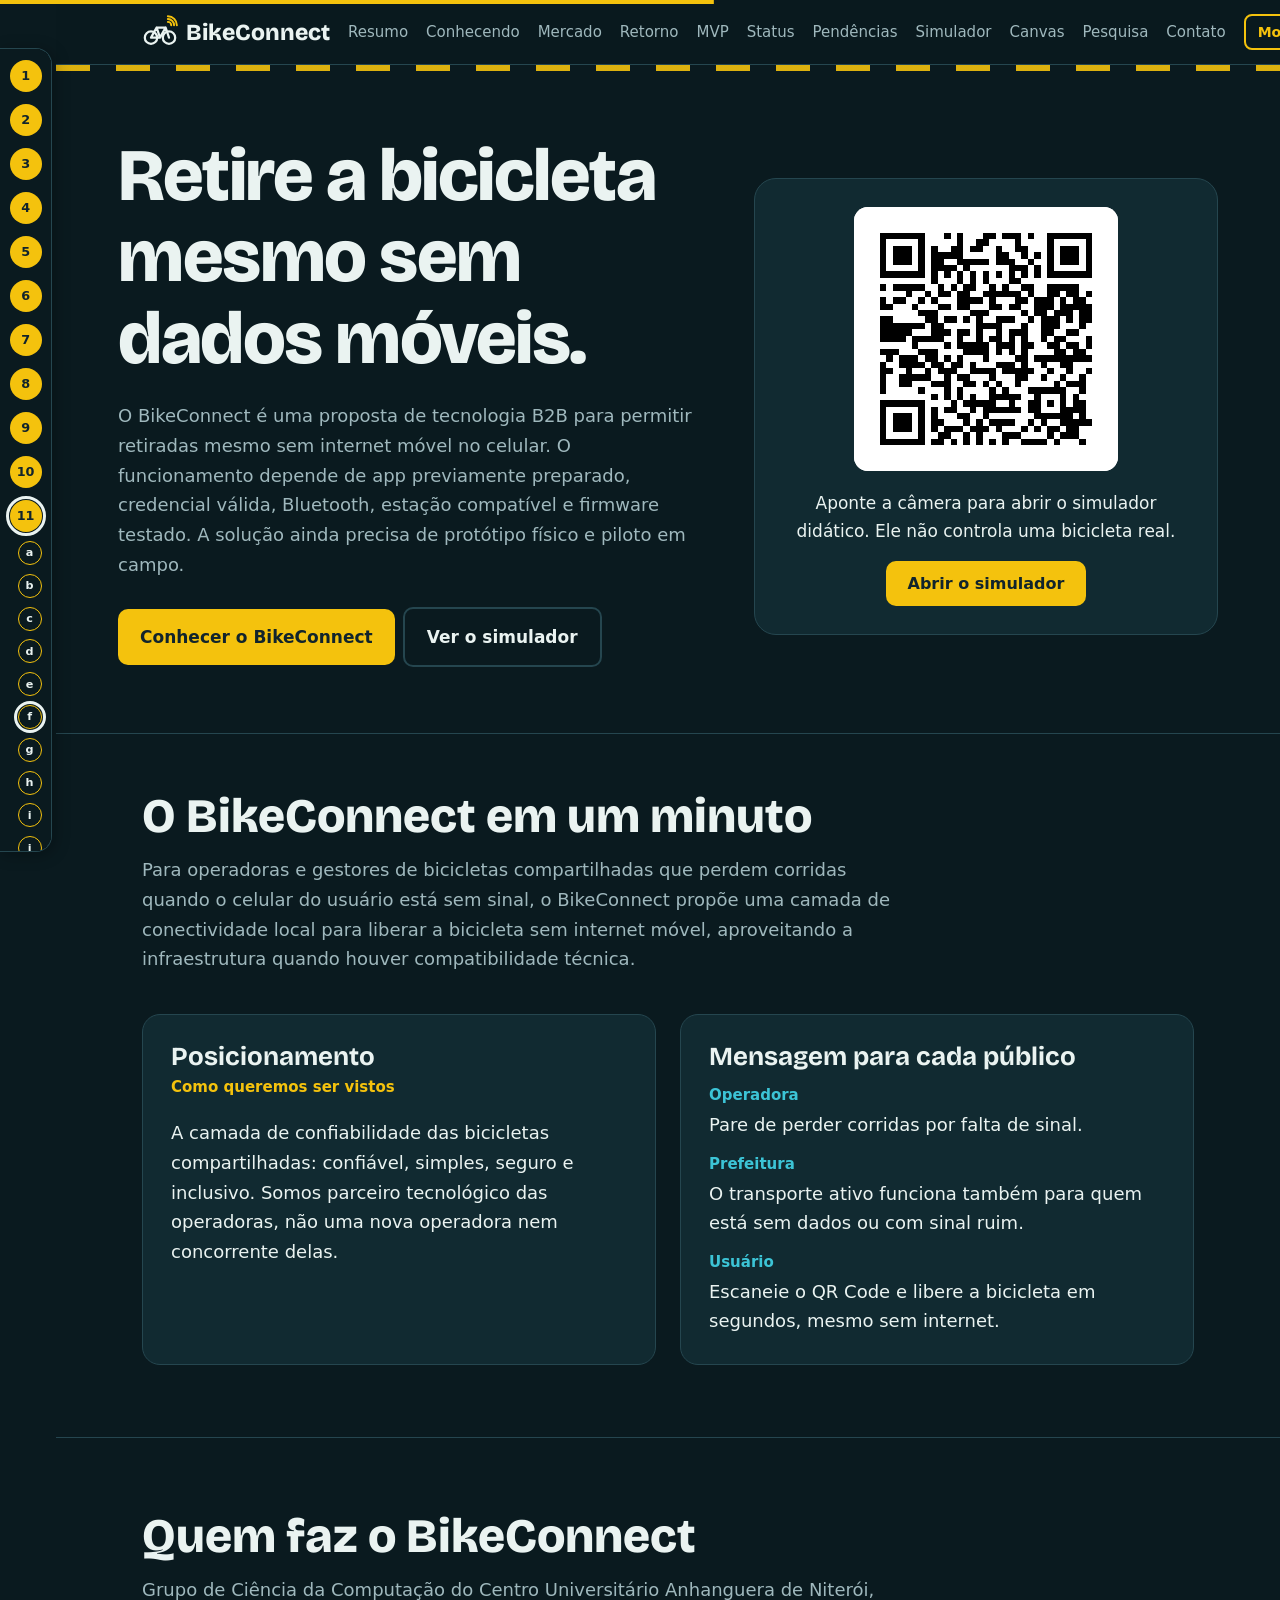
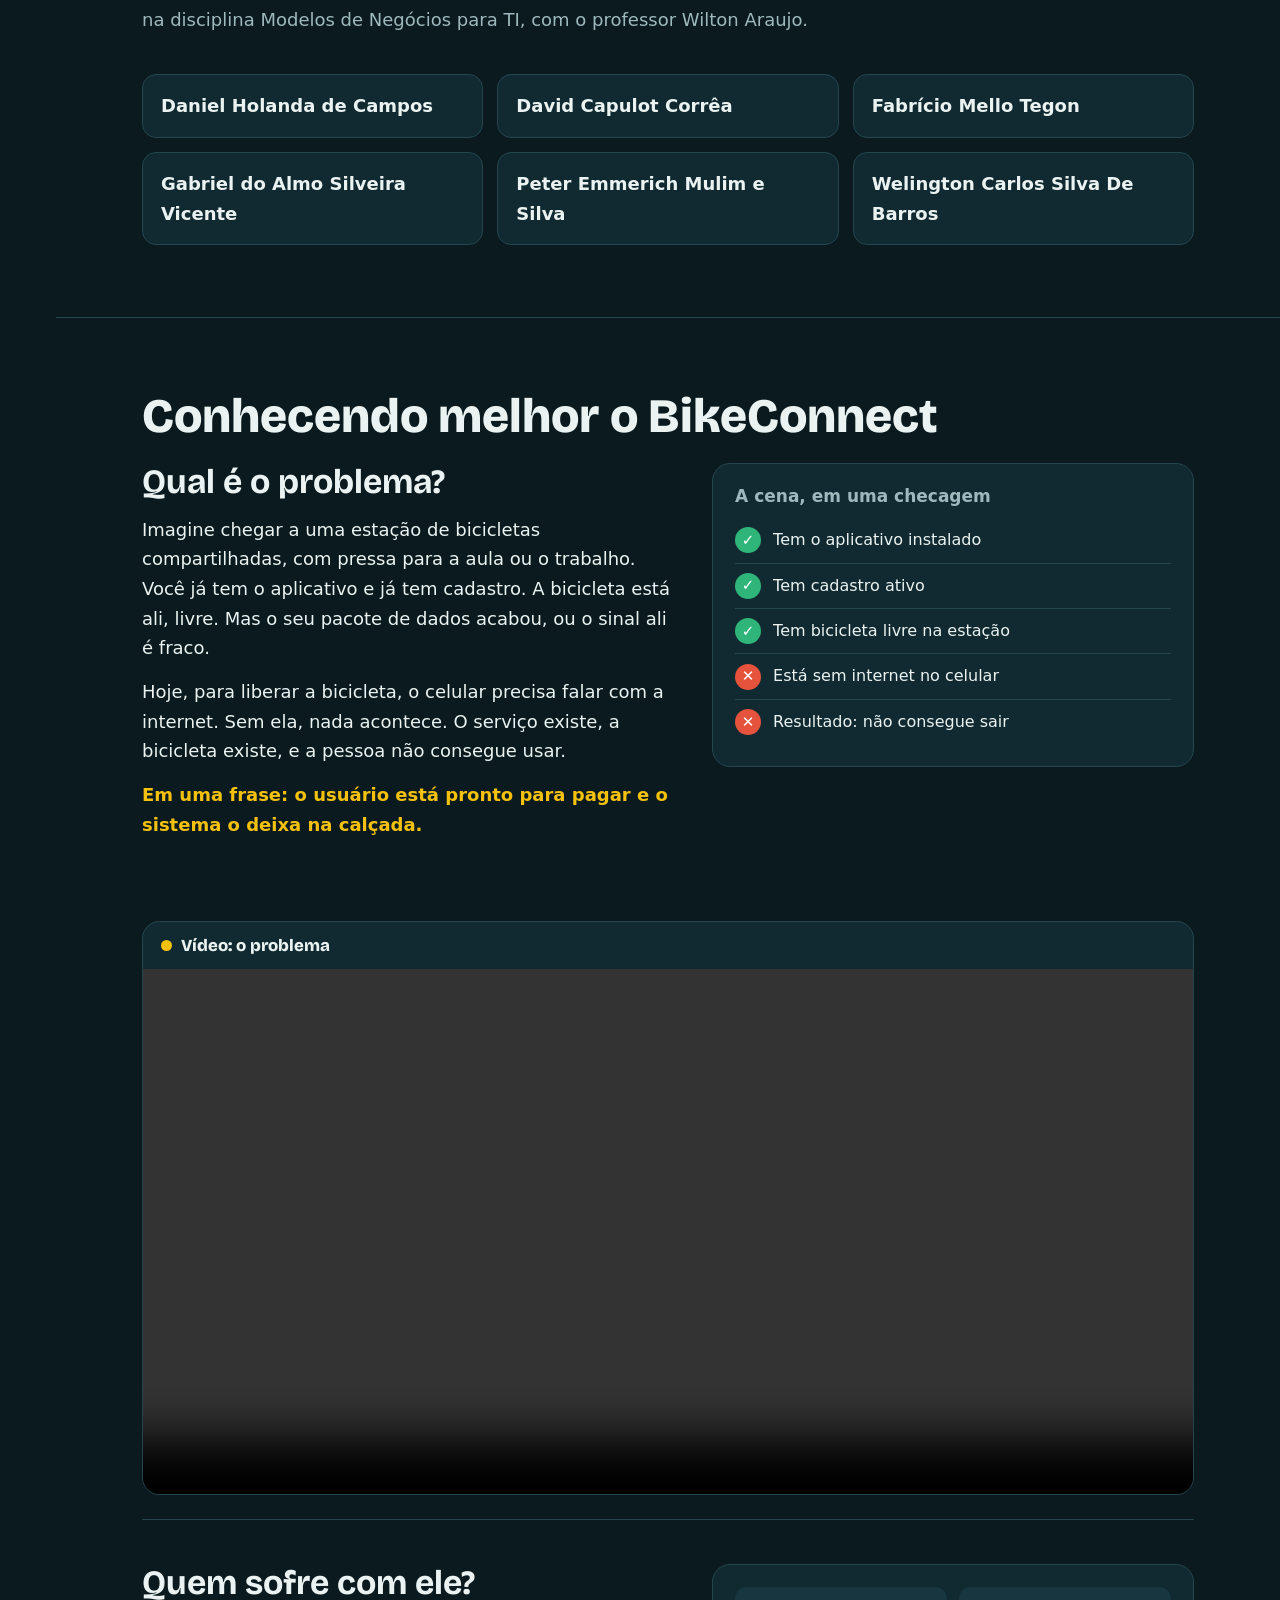
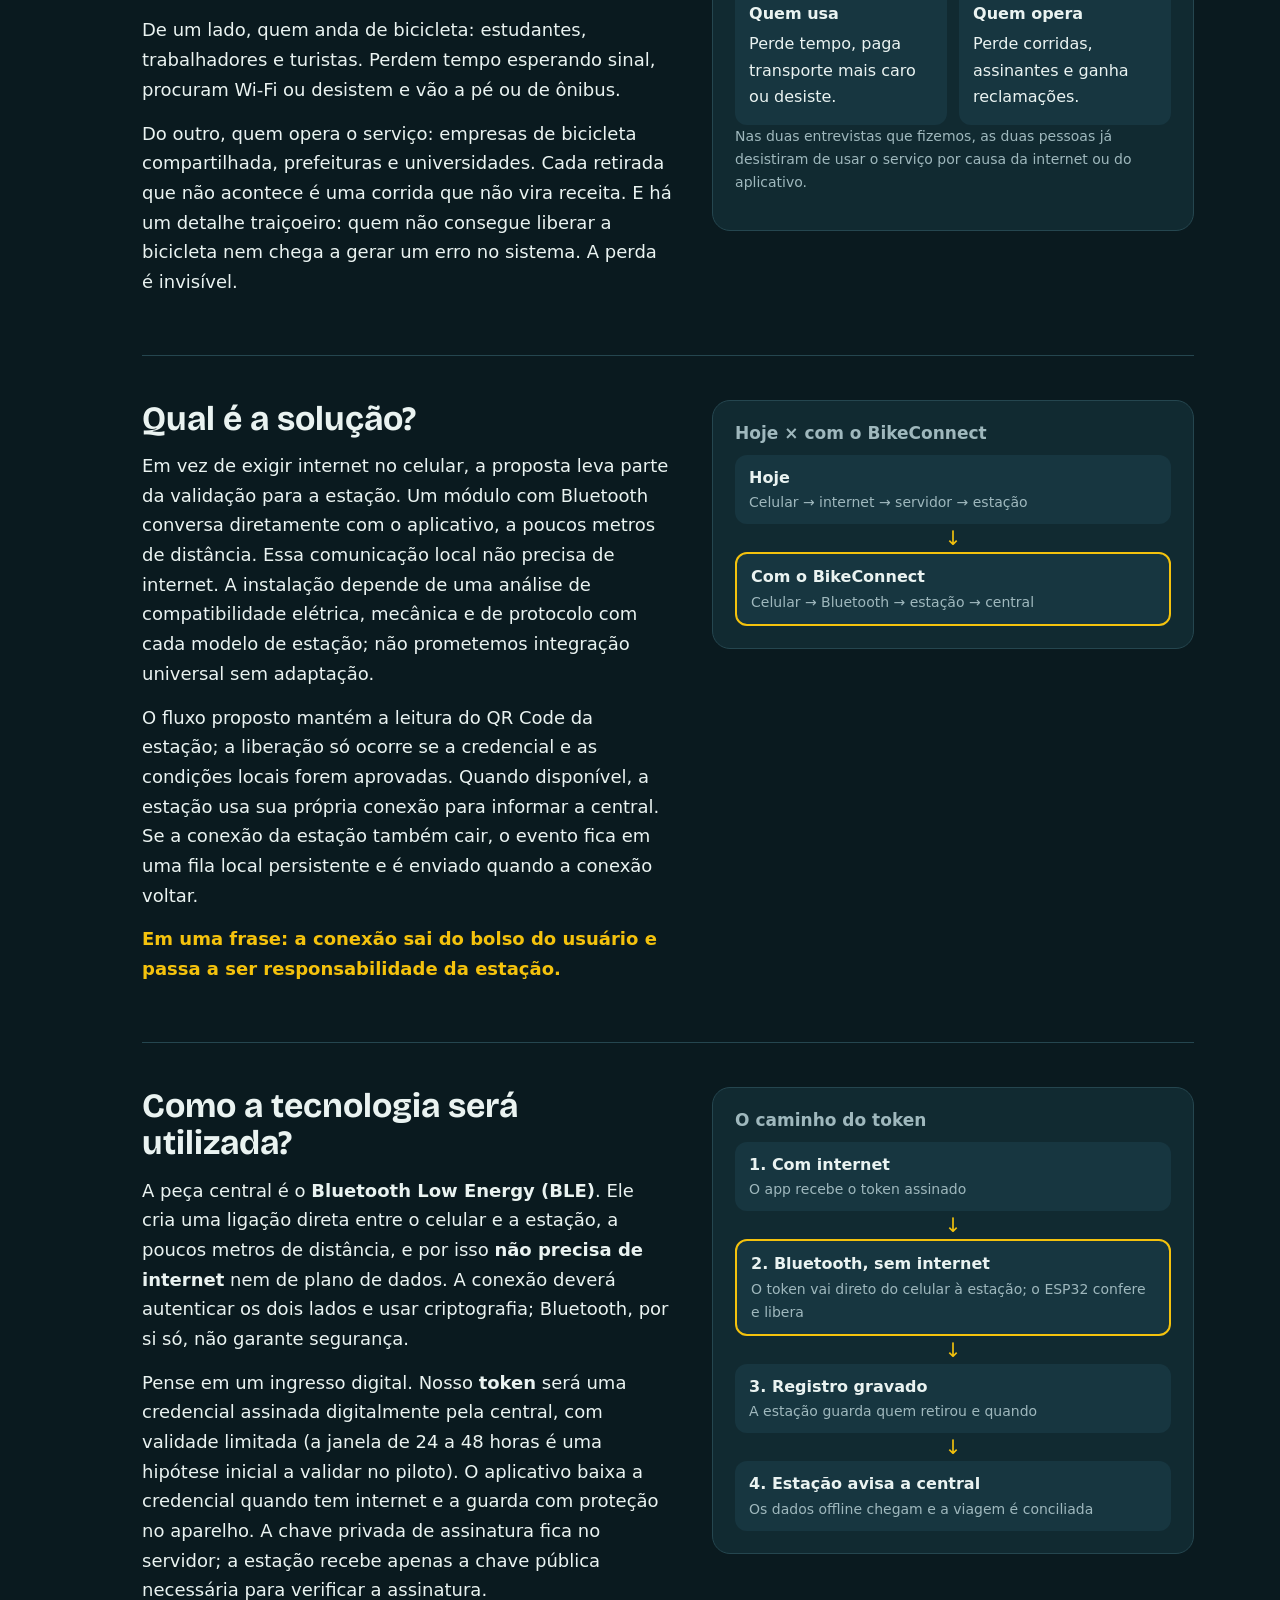
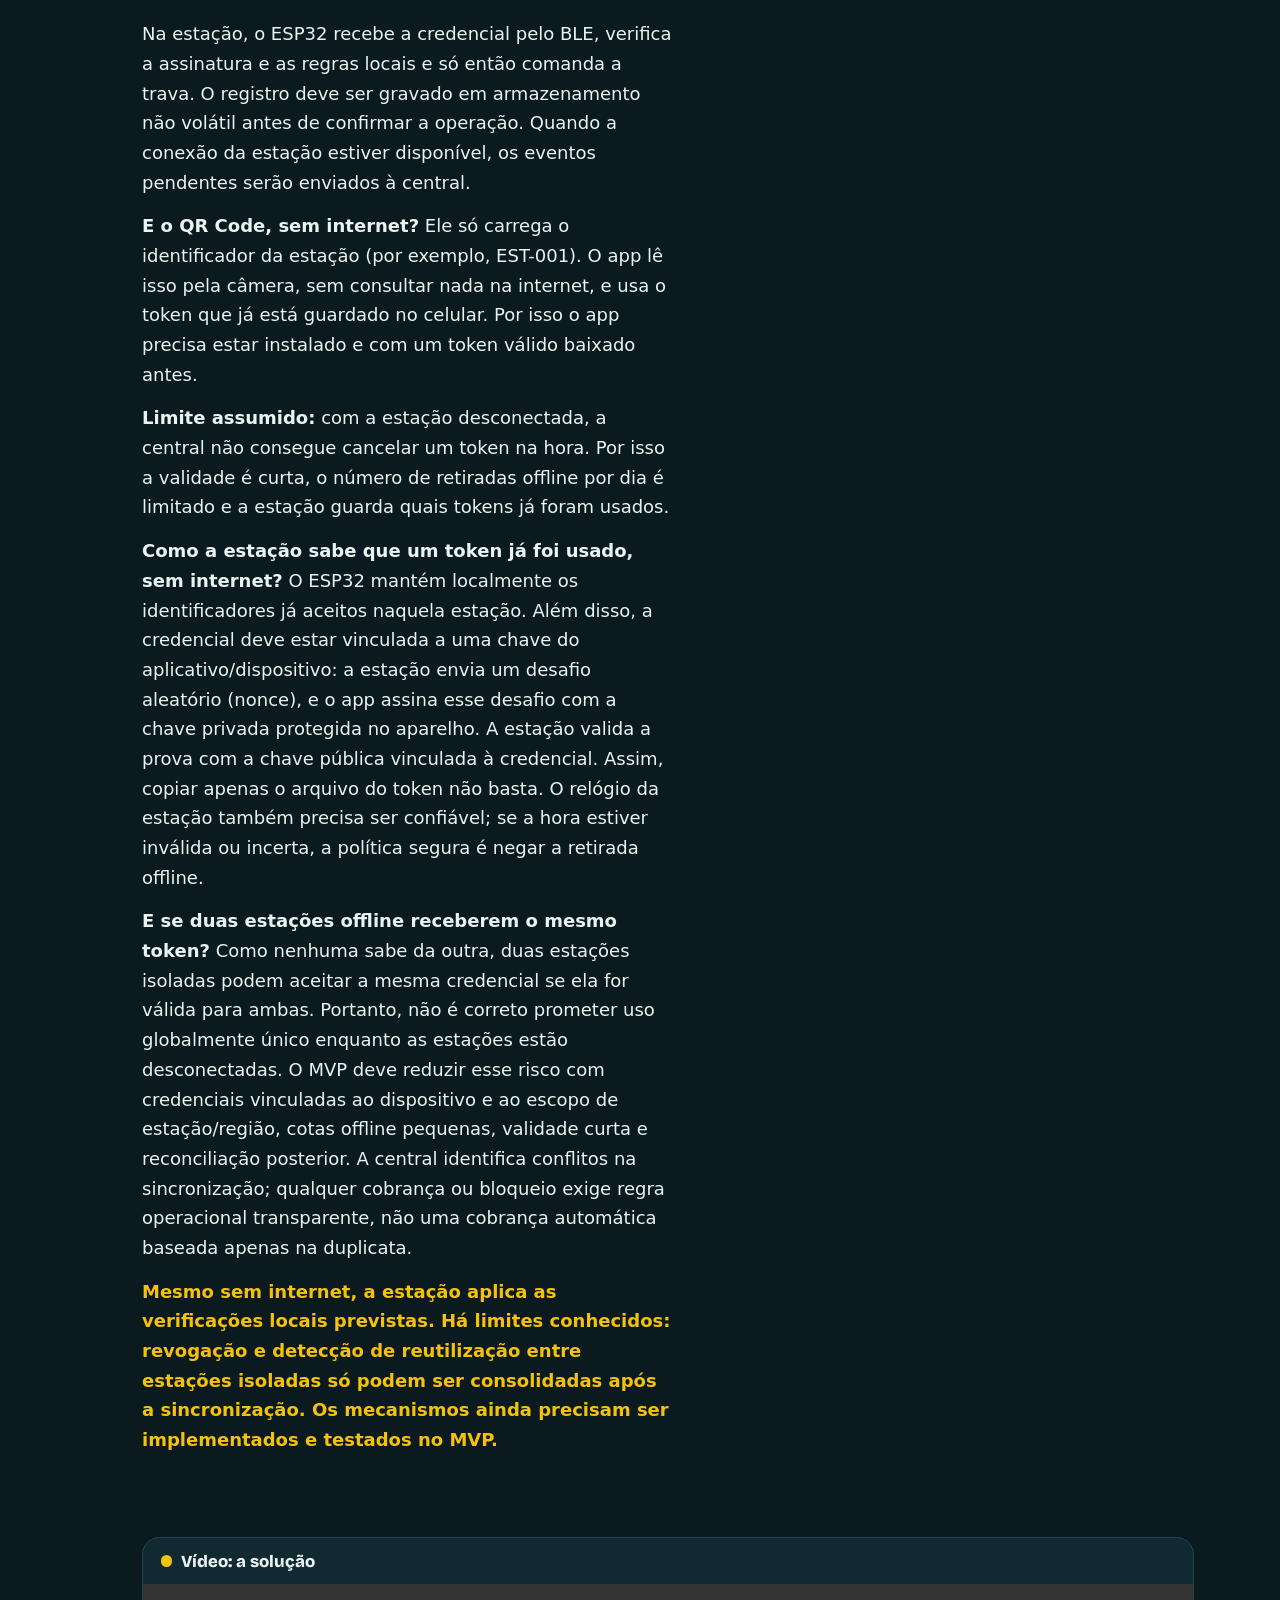
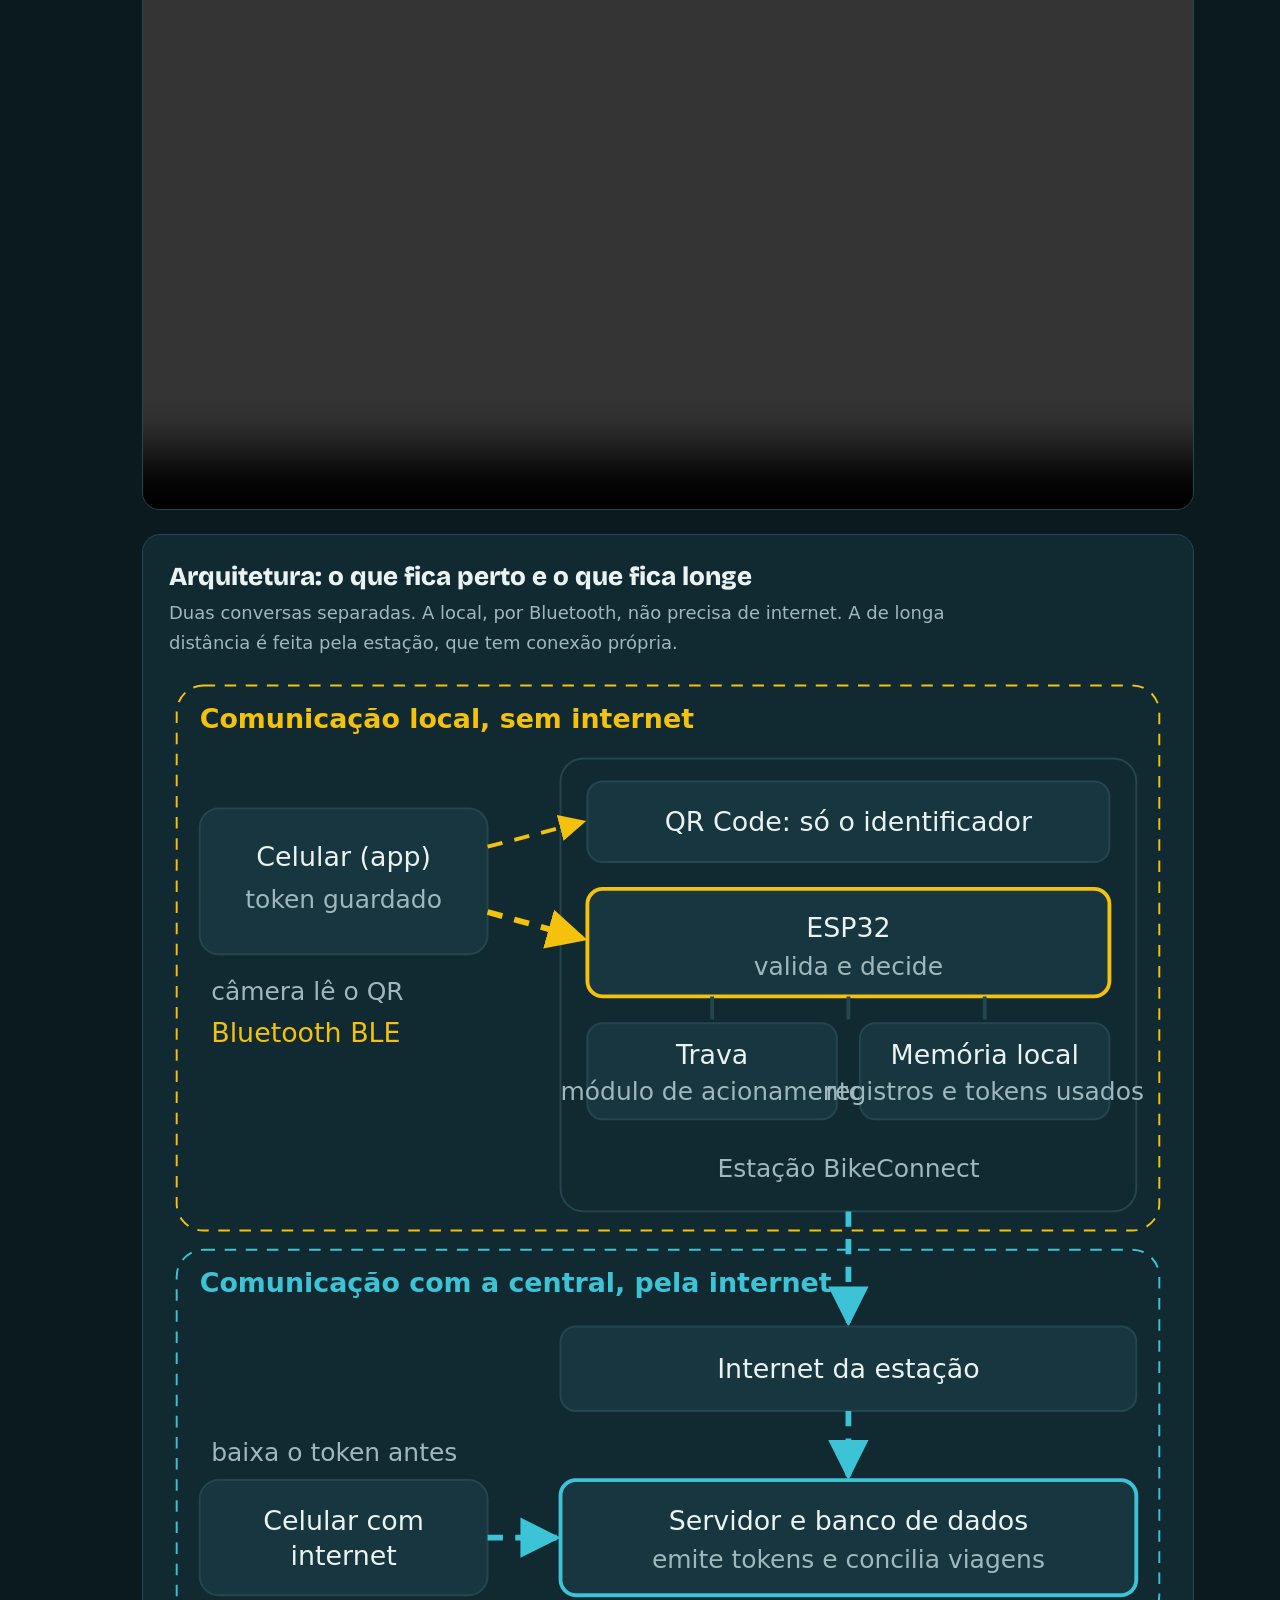
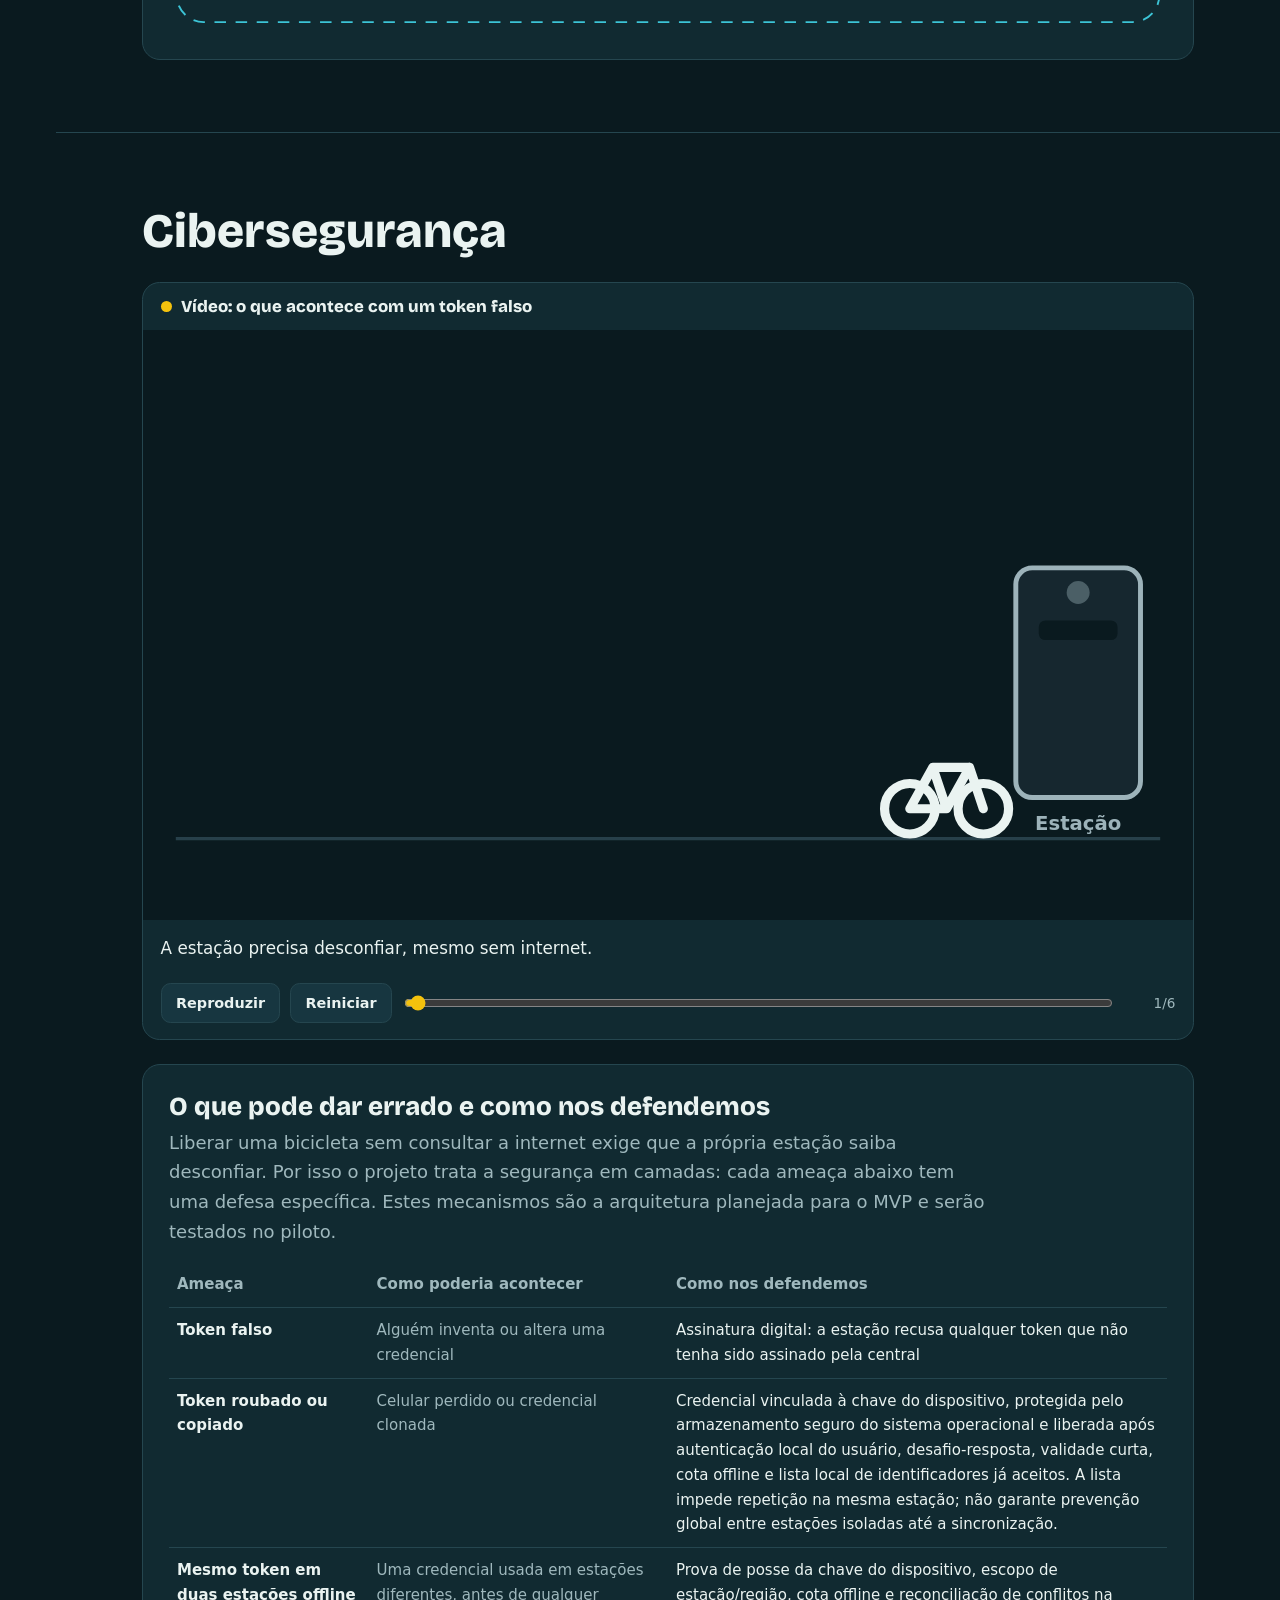
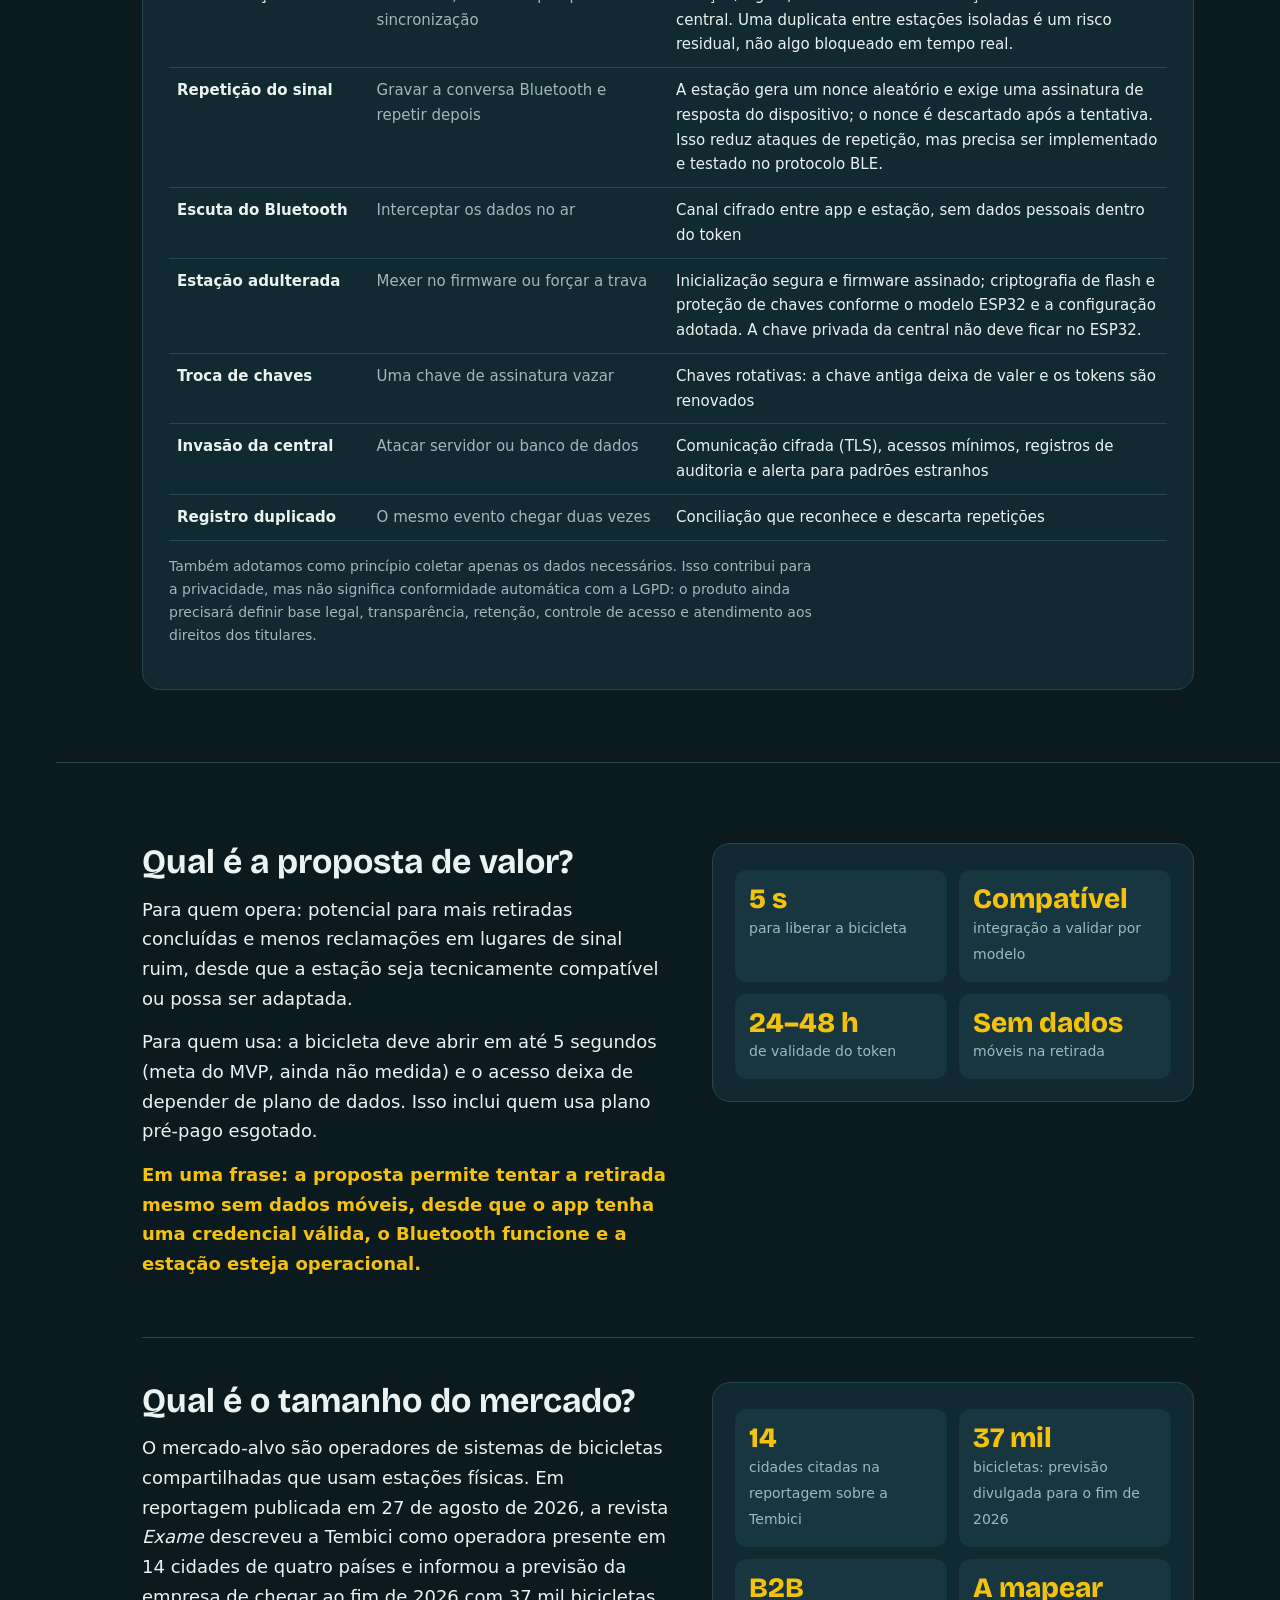
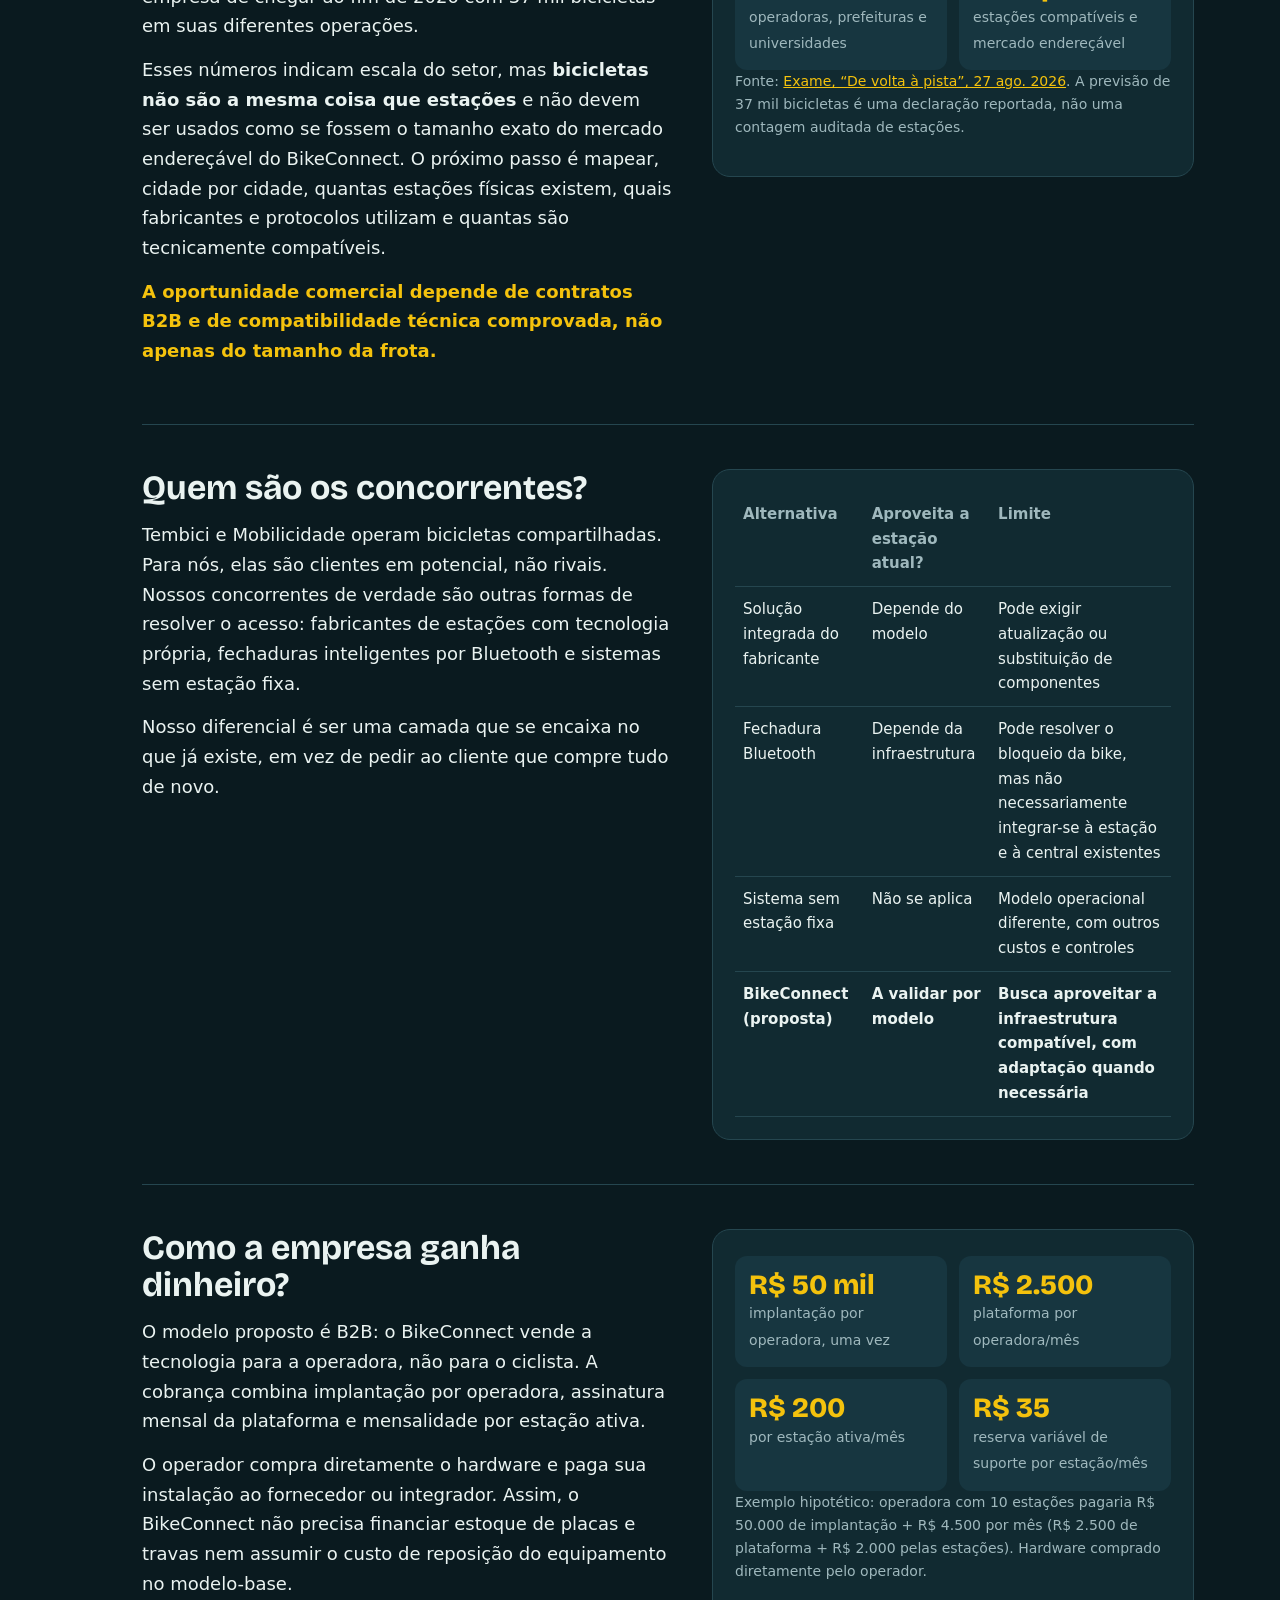
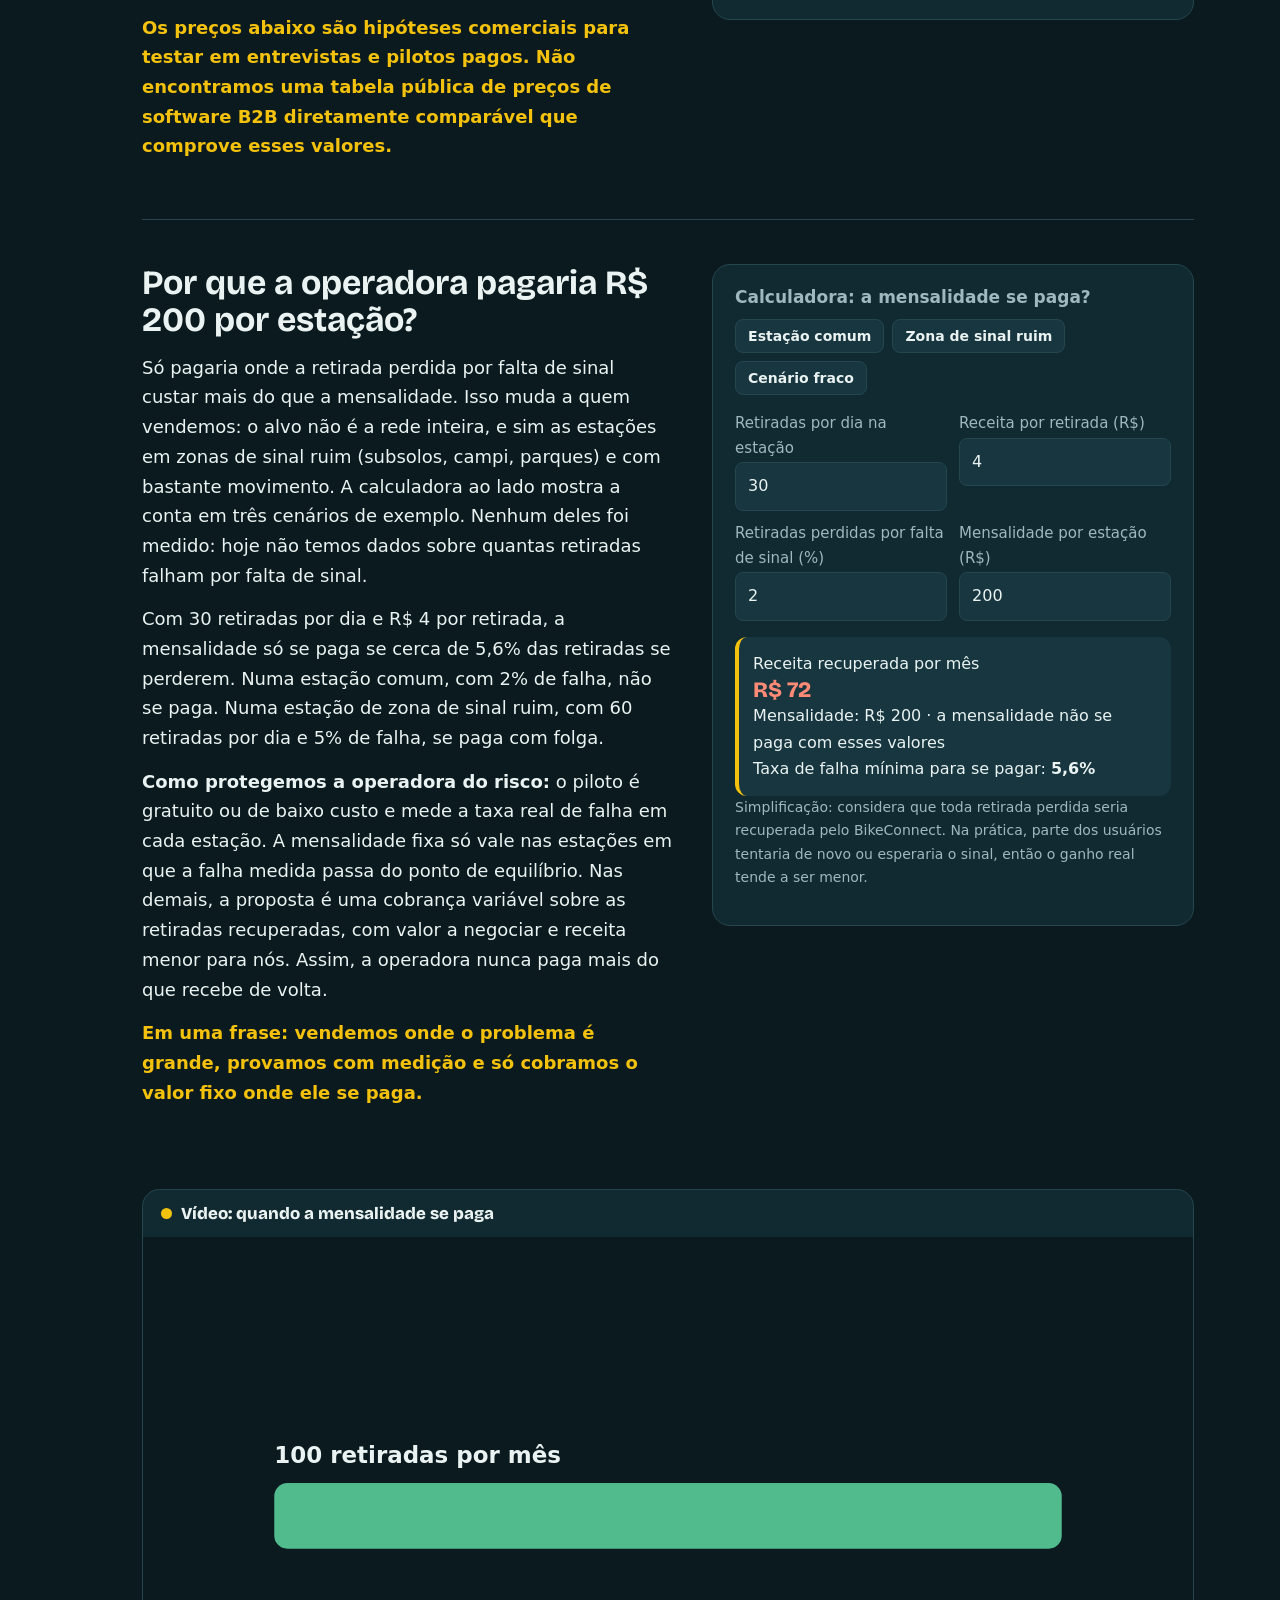
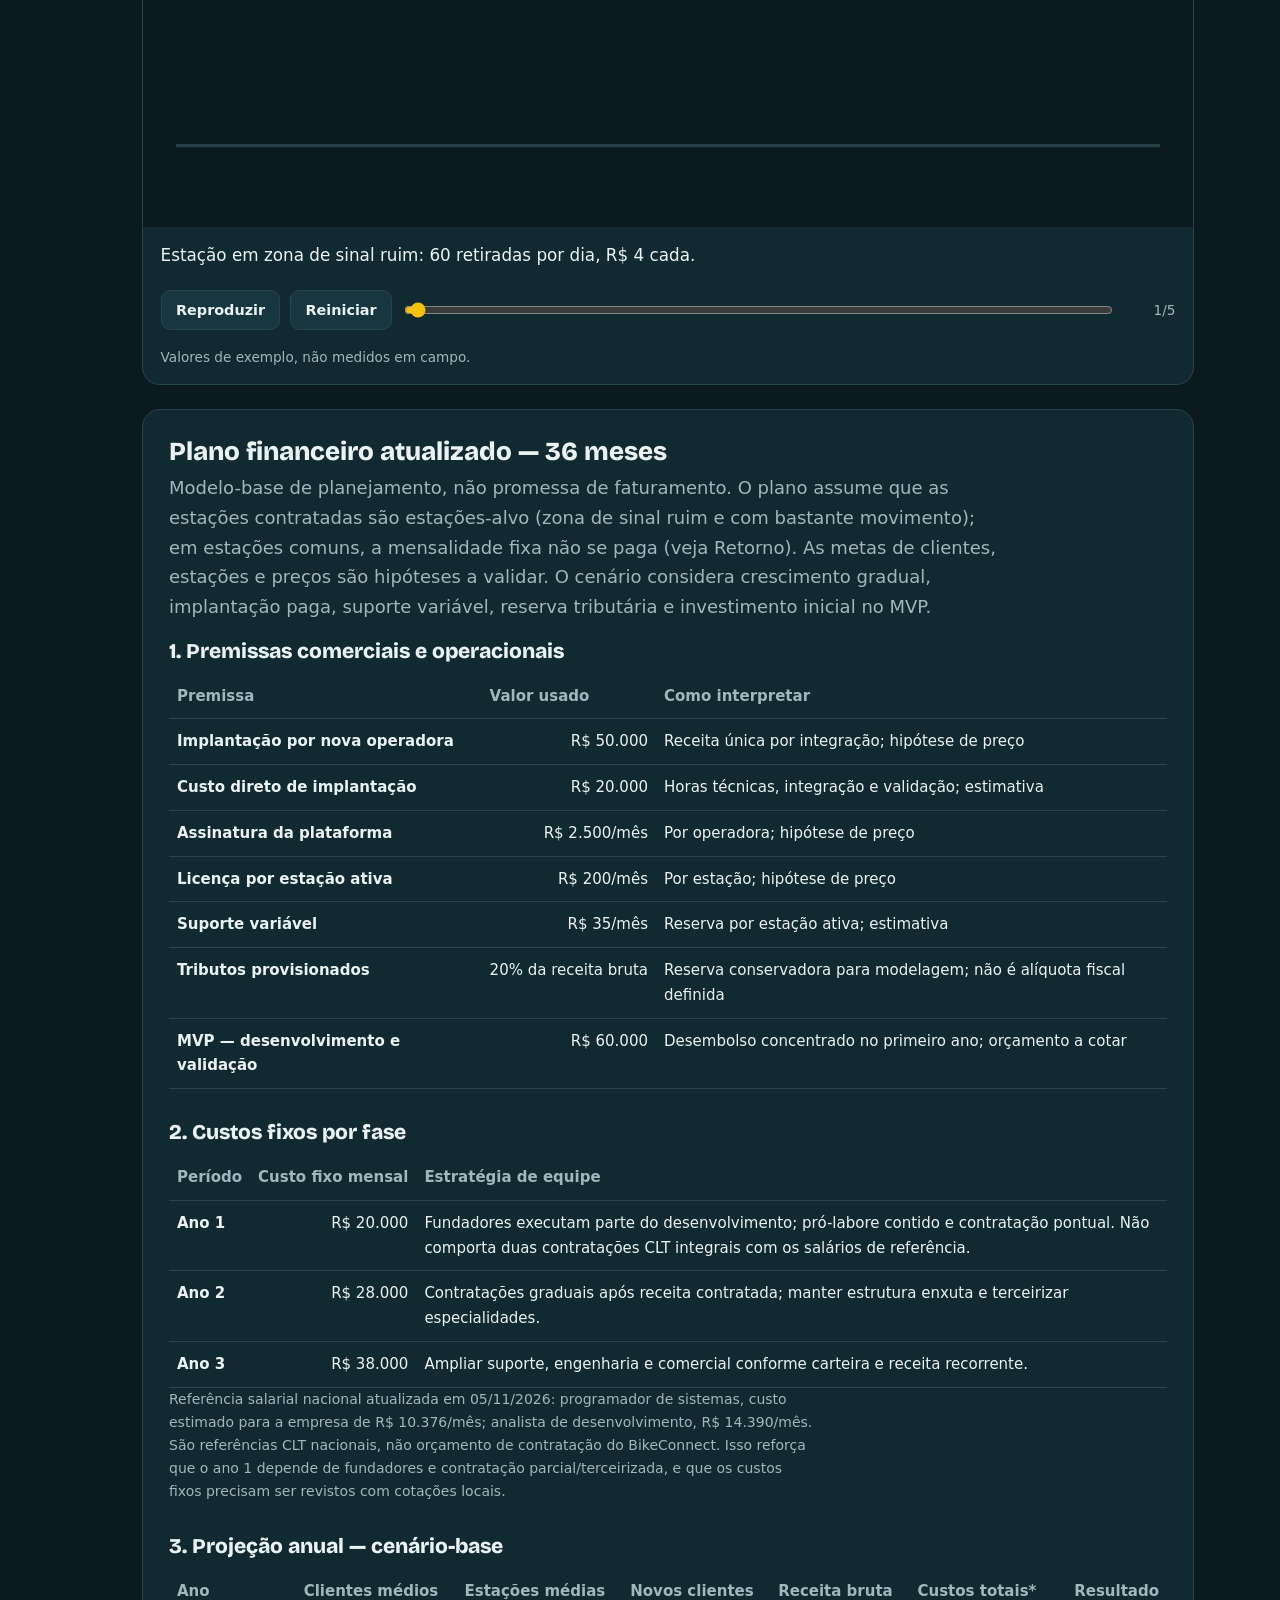
==== commit e5d80e1d: "Add video elements for problem and solution sections" ====
--- a/index.html
+++ b/index.html
@@ -159,6 +159,7 @@
 .vid .vc span{font-size:.85rem;color:var(--mute);min-width:3.2rem;text-align:right}
 .vid .vn{margin:0;padding:0 1.1rem 1rem;font-size:.85rem;color:var(--mute)}
 @media(prefers-reduced-motion:reduce){.vid .mv,.vid .el{transition-duration:.01s}.vid .spin,.vid .pls path,.vid .dash{animation:none}}
+.vid video{display:block;width:100%;height:auto;max-height:80vh;background:#000}
 </style>
 <link rel="icon" type="image/svg+xml" href="data:image/svg+xml,%3Csvg xmlns=%22http://www.w3.org/2000/svg%22 viewBox=%220 0 64 64%22%3E%3Crect width=%2264%22 height=%2264%22 rx=%2214%22 fill=%22%230a1a1f%22/%3E%3Cg transform=%22translate%282 4%29 scale%28.94%29%22%3E%3Cg fill=%22none%22 stroke=%22%23eaf3f1%22 stroke-width=%224%22 stroke-linecap=%22round%22 stroke-linejoin=%22round%22%3E%3Ccircle cx=%2216%22 cy=%2242%22 r=%2211%22/%3E%3Ccircle cx=%2248%22 cy=%2242%22 r=%2211%22/%3E%3Cpath d=%22M16 42L26 24H42L48 42M26 24L32 42L42 24M16 42H32%22/%3E%3C/g%3E%3Cg fill=%22none%22 stroke=%22%23f4c20d%22 stroke-width=%223.5%22 stroke-linecap=%22round%22%3E%3Cpath d=%22M46 14A6 6 0 0 1 52 20%22/%3E%3Cpath d=%22M46 9A11 11 0 0 1 57 20%22/%3E%3Cpath d=%22M46 4A16 16 0 0 1 62 20%22/%3E%3C/g%3E%3C/g%3E%3C/svg%3E">
 <script>document.documentElement.classList.add("intro-on");setTimeout(function(){document.documentElement.classList.remove("intro-on")},5000)</script>
@@ -208,7 +209,7 @@
   <p class="k">Em uma frase: o usuário está pronto para pagar e o sistema o deixa na calçada.</p></div>
   <div class="vis"><h4 id="problema-cena">A cena, em uma checagem</h4><ul class="chk">
    <li><span class="dot">✓</span>Tem o aplicativo instalado</li><li><span class="dot">✓</span>Tem cadastro ativo</li><li><span class="dot">✓</span>Tem bicicleta livre na estação</li><li><span class="dot x">✕</span>Está sem internet no celular</li><li><span class="dot x">✕</span>Resultado: não consegue sair</li></ul></div></article>
- <figure id="video-problema" data-v="problema"></figure>
+ <figure id="video-problema" class="vid"><div class="vh"><i></i>Vídeo: o problema</div><video controls playsinline preload="metadata" aria-label="Vídeo: o problema"><source src="Imagens/bikeconnectVideoProblema.mp4" type="video/mp4">Seu navegador não reproduz vídeo. <a href="Imagens/bikeconnectVideoProblema.mp4">Baixe o arquivo</a>.</video></figure>
 
  <article class="q" id="cliente"><div><h3>Quem sofre com ele?</h3>
   <p>De um lado, quem anda de bicicleta: estudantes, trabalhadores e turistas. Perdem tempo esperando sinal, procuram Wi-Fi ou desistem e vão a pé ou de ônibus.</p>
@@ -239,7 +240,7 @@
    <div class="nd"><b>3. Registro gravado</b><span>A estação guarda quem retirou e quando</span></div><div class="ar">↓</div>
    <div class="nd"><b>4. Estação avisa a central</b><span>Os dados offline chegam e a viagem é conciliada</span></div></div></div>
   </article>
- <figure id="video-tecnologia" data-v="tecnologia"></figure>
+ <figure id="video-tecnologia" class="vid"><div class="vh"><i></i>Vídeo: a solução</div><video controls playsinline preload="metadata" aria-label="Vídeo: a solução"><source src="Imagens/bikeconnectVideoSolucao.mp4" type="video/mp4">Seu navegador não reproduz vídeo. <a href="Imagens/bikeconnectVideoSolucao.mp4">Baixe o arquivo</a>.</video></figure>
   <div class="sec" id="arquitetura"><h4>Arquitetura: o que fica perto e o que fica longe</h4><p>Duas conversas separadas. A local, por Bluetooth, não precisa de internet. A de longa distância é feita pela estação, que tem conexão própria.</p>
   <svg class="ch arch" viewBox="0 0 520 500" role="img" aria-label="Diagrama: o app lê o QR Code e fala por Bluetooth com o ESP32 da estação, que tem memória local e módulo da trava. Quando disponível, a estação usa sua conexão própria para falar com o servidor e o banco de dados; se ficar offline, armazena eventos para sincronizar depois. O app baixa o token do servidor quando tem internet.">
    <defs><marker id="ah" viewBox="0 0 10 10" refX="9" refY="5" markerWidth="7" markerHeight="7" orient="auto"><path d="M0 0L10 5L0 10z" fill="#f4c20d"/></marker><marker id="ah2" viewBox="0 0 10 10" refX="9" refY="5" markerWidth="7" markerHeight="7" orient="auto"><path d="M0 0L10 5L0 10z" fill="#3cc4d6"/></marker></defs>
